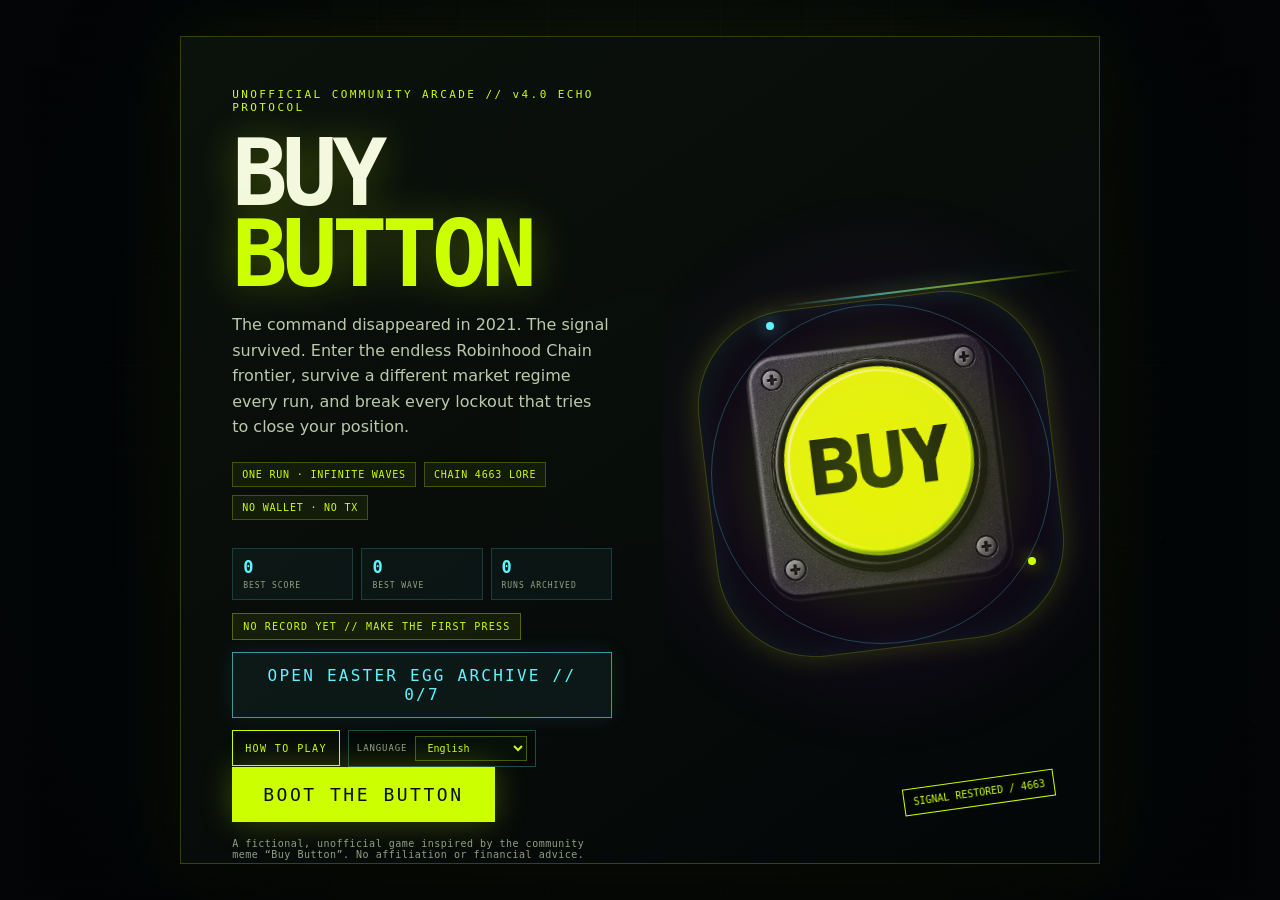
==== index.html @ 8dce1ec2 "update" ====
<!doctype html>
<html lang="en">
<head>
  <meta charset="utf-8" />
  <meta name="viewport" content="width=device-width, initial-scale=1, maximum-scale=1, user-scalable=no, viewport-fit=cover" />
  <meta name="theme-color" content="#050607" />
  <meta name="description" content="BUY BUTTON // SIGNAL RUN — an unofficial browser arcade experience." />
  <meta property="og:title" content="BUY BUTTON // SIGNAL RUN" />
  <meta property="og:description" content="An unofficial neon arcade run through Chain 4663." />
  <meta property="og:image" content="./buy-button-hero.png" />
  <meta name="twitter:card" content="summary_large_image" />
  <link rel="icon" type="image/png" sizes="1024x1024" href="./buy-button-hero.png" />
  <link rel="apple-touch-icon" href="./buy-button-hero.png" />
  <title>BUY BUTTON // SIGNAL RUN v4</title>
  <style>
    :root {
      --acid: #ccff00;
      --acid-soft: #91b31b;
      --ink: #f3f8df;
      --muted: #91a083;
      --bg: #050607;
      --panel: rgba(9, 13, 11, .86);
      --line: rgba(204, 255, 0, .22);
      --hot: #ff426d;
      --cyan: #5ff4ff;
      --violet: #ad84ff;
    }
    * { box-sizing: border-box; }
    html, body { width: 100%; height: 100%; margin: 0; overflow: hidden; background: var(--bg); }
    html.unsupported, html.unsupported body { min-height: 100%; height: auto; overflow: auto; }
    body {
      color: var(--ink);
      font-family: ui-monospace, "Cascadia Mono", Consolas, monospace;
      touch-action: none;
      user-select: none;
      -webkit-user-select: none;
      -webkit-tap-highlight-color: transparent;
    }
    button { font: inherit; color: inherit; }
    canvas { position: fixed; inset: 0; width: 100%; height: 100%; display: block; }
    .layer { position: fixed; inset: 0; pointer-events: none; }
    .scanlines {
      z-index: 4;
      opacity: .11;
      background: repeating-linear-gradient(0deg, transparent 0 3px, rgba(255,255,255,.08) 4px, transparent 5px);
      mix-blend-mode: screen;
    }
    .vignette {
      z-index: 5;
      background: radial-gradient(circle at center, transparent 32%, rgba(0,0,0,.22) 70%, rgba(0,0,0,.74) 130%);
    }
    body.low-power .scanlines,
    body.low-power .vignette { display: none; }
    body.no-effects .scanlines { display: none; }

    #menu, #briefing, #gameover, #shop, #pause {
      position: fixed;
      inset: 0;
      z-index: 20;
      display: grid;
      place-items: center;
      padding: 24px;
      pointer-events: auto;
      background: radial-gradient(circle at 50% 44%, rgba(20,35,9,.18), rgba(3,5,6,.88) 66%);
      transition: opacity .26s ease, visibility .26s ease;
      overflow: auto;
      overscroll-behavior: contain;
      -webkit-overflow-scrolling: touch;
      scrollbar-width: thin;
    }
    #menu.hidden, #briefing.hidden, #gameover.hidden, #shop.hidden, #pause.hidden {
      opacity: 0;
      visibility: hidden;
      pointer-events: none;
    }
    .menu-card, .briefing-card, .gameover-card, .shop-card, .pause-card, .easter-card, .levelup-card {
      width: min(920px, 100%);
      border: 1px solid var(--line);
      background: linear-gradient(145deg, rgba(12,18,12,.94), rgba(4,7,8,.91));
      box-shadow: 0 30px 100px rgba(0,0,0,.62), 0 0 80px rgba(204,255,0,.08);
      background: linear-gradient(145deg, rgba(12,18,12,.97), rgba(4,7,8,.96));
      -webkit-backdrop-filter: blur(18px);
      backdrop-filter: blur(18px);
      touch-action: pan-y;
      overscroll-behavior: contain;
      -webkit-overflow-scrolling: touch;
    }
    .menu-card { min-height: 0; min-height: min(690px, 92vh); max-height: 92vh; display: grid; grid-template-columns: 1.05fr .95fr; align-items: center; overflow: auto; scrollbar-width: thin; }
    .menu-copy { padding: clamp(28px, 4vw, 54px); position: relative; z-index: 1; }
    .eyebrow { color: var(--acid); font-size: 11px; letter-spacing: .22em; }
    .menu-copy h1 {
      margin: 20px 0 12px;
      font-size: clamp(42px, 8vw, 92px);
      line-height: .88;
      letter-spacing: -.06em;
      text-shadow: 0 0 42px rgba(204,255,0,.28);
    }
    .menu-copy h1 span { color: var(--acid); }
    .menu-copy p { max-width: 530px; color: #bdc9ab; font-family: system-ui, sans-serif; line-height: 1.6; }
    .menu-meta { display: flex; flex-wrap: wrap; gap: 8px; margin: 22px 0 28px; }
    .chip { border: 1px solid rgba(204,255,0,.25); color: var(--acid); background: rgba(204,255,0,.06); padding: 6px 9px; font-size: 10px; letter-spacing: .08em; }
    .main-btn, .ghost-btn, .danger-btn, .upgrade-btn {
      appearance: none;
      border: 1px solid var(--acid);
      background: var(--acid);
      color: #071000;
      padding: 13px 20px;
      cursor: pointer;
      letter-spacing: .14em;
      text-transform: uppercase;
      transition: transform .15s ease, filter .15s ease, box-shadow .15s ease;
    }
    .main-btn { font-size: 18px; padding: 16px 30px; box-shadow: 0 0 32px rgba(204,255,0,.25); }
    .main-btn:hover, .upgrade-btn:hover { transform: translateY(-2px); filter: brightness(1.1); box-shadow: 0 0 40px rgba(204,255,0,.35); }
    .ghost-btn { color: var(--acid); background: transparent; }
    .ghost-btn:hover { background: rgba(204,255,0,.09); }
    .danger-btn { color: #150006; border-color: var(--hot); background: var(--hot); }
    .fineprint { margin-top: 16px; font-size: 10px; color: var(--muted); letter-spacing: .05em; }
    .record-strip {
      display: grid;
      grid-template-columns: repeat(3, minmax(0, 1fr));
      gap: 8px;
      margin: 18px 0 0;
      max-width: 560px;
    }
    .record-cell {
      border: 1px solid rgba(95,244,255,.18);
      background: rgba(95,244,255,.045);
      padding: 9px 10px;
      min-width: 0;
    }
    .record-cell b { display: block; color: var(--cyan); font-size: 17px; line-height: 1.1; }
    .record-cell span { display: block; color: var(--muted); font-size: 8px; letter-spacing: .12em; margin-top: 4px; }
    .record-badge {
      display: inline-flex;
      align-items: center;
      gap: 7px;
      margin-top: 13px;
      padding: 7px 10px;
      border: 1px solid rgba(204,255,0,.34);
      color: var(--acid);
      background: rgba(204,255,0,.07);
      font-size: 10px;
      letter-spacing: .12em;
    }
    .easter-archive-btn {
      display: none;
      margin-top: 12px;
      border-color: rgba(95,244,255,.58);
      color: var(--cyan);
      background: rgba(95,244,255,.055);
      box-shadow: 0 0 22px rgba(95,244,255,.09);
    }
    .easter-archive-btn.show { display: inline-flex; }
    .easter-archive-btn:hover { border-color: var(--acid); color: var(--acid); background: rgba(204,255,0,.08); }
    .menu-art { position: relative; min-height: 100%; display: grid; place-items: center; overflow: hidden; }
    .menu-art::before {
      content: "";
      position: absolute;
      width: 560px; height: 560px; border-radius: 50%;
      background: radial-gradient(circle, rgba(204,255,0,.26), rgba(87,11,126,.12) 40%, transparent 70%);
      filter: blur(8px);
      animation: breathe 4s ease-in-out infinite alternate;
    }
    .menu-art img {
      position: relative;
      width: min(78%, 430px);
      opacity: .94;
      mix-blend-mode: screen;
      filter: saturate(1.25) contrast(1.12) drop-shadow(0 30px 50px rgba(0,0,0,.8));
      transform: translate3d(var(--mx, 0px), var(--my, 0px), 0) rotateX(var(--rx, 0deg)) rotateY(var(--ry, 0deg)) rotate(-7deg);
      animation: float 5s ease-in-out infinite;
      will-change: transform, filter;
    }
    .menu-art::after {
      content: "";
      position: absolute;
      width: min(78%, 430px);
      aspect-ratio: 1;
      border-radius: 28%;
      border: 1px solid rgba(204,255,0,.24);
      box-shadow: 0 0 28px rgba(204,255,0,.18), inset 0 0 32px rgba(95,244,255,.08);
      transform: rotate(-7deg) scale(1.02);
      animation: platePulse 3.8s ease-in-out infinite;
      pointer-events: none;
    }
    .menu-art.image-fallback img { display: none; }
    .menu-art.image-fallback::before {
      content: "BUY";
      display: grid;
      place-items: center;
      width: min(58%, 320px);
      height: min(58%, 320px);
      border: 12px solid #171b17;
      border-radius: 50%;
      background: var(--acid);
      color: #071000;
      font: 900 clamp(34px, 7vw, 76px)/1 ui-monospace, monospace;
      letter-spacing: -.08em;
      text-shadow: none;
      box-shadow: 0 0 0 9px #050607, 0 0 0 11px rgba(95,244,255,.42), 0 24px 50px rgba(0,0,0,.7), 0 0 56px rgba(204,255,0,.32);
      z-index: 1;
    }
    .art-scan {
      position: absolute;
      width: min(92%, 500px);
      height: 2px;
      background: linear-gradient(90deg, transparent, rgba(95,244,255,0), rgba(95,244,255,.9), rgba(204,255,0,.85), transparent);
      filter: blur(.2px) drop-shadow(0 0 12px rgba(95,244,255,.8));
      opacity: .65;
      transform: translateY(-180px) rotate(-7deg);
      animation: scanSweep 4.8s ease-in-out infinite;
      pointer-events: none;
    }
    .orbit { position: absolute; width: 78%; aspect-ratio: 1; border: 1px solid rgba(95,244,255,.24); border-radius: 50%; animation: spin 18s linear infinite; }
    .orbit::before, .orbit::after { content: ""; position: absolute; width: 8px; height: 8px; border-radius: 50%; background: var(--cyan); box-shadow: 0 0 18px var(--cyan); }
    .orbit::before { top: 5%; left: 16%; } .orbit::after { right: 4%; bottom: 23%; background: var(--acid); box-shadow: 0 0 18px var(--acid); }
    .art-stamp { position: absolute; bottom: 12%; right: 10%; border: 1px solid var(--acid); color: var(--acid); padding: 7px 9px; font-size: 10px; transform: rotate(-8deg); background: rgba(2,5,4,.82); }

    .briefing-card, .gameover-card, .pause-card { width: min(670px, 100%); padding: clamp(26px, 5vw, 54px); }
    .briefing-card h2, .gameover-card h2, .shop-card h2, .pause-card h2 { margin: 12px 0 14px; font-size: clamp(27px, 5vw, 52px); line-height: 1; }
    .briefing-card p, .gameover-card p { color: #c2cdb4; font-family: system-ui, sans-serif; line-height: 1.65; }
    .briefing-log { border-left: 2px solid var(--acid); padding: 12px 16px; margin: 22px 0; color: #e8f8c6; background: rgba(204,255,0,.045); font-size: 13px; line-height: 1.7; }
    .briefing-actions { display: flex; gap: 10px; flex-wrap: wrap; margin-top: 24px; }

    #ui { z-index: 10; pointer-events: none; display: none; }
    #ui.show { display: block; }
    .top-hud { position: absolute; inset: 16px 18px auto; display: grid; grid-template-columns: 1fr auto 1fr; align-items: start; gap: 14px; }
    .hud-box { border: 1px solid rgba(204,255,0,.2); background: rgba(4,8,7,.78); padding: 10px 12px; -webkit-backdrop-filter: blur(10px); backdrop-filter: blur(10px); }
    .hud-left { min-width: 190px; }
    .hud-label { color: var(--muted); font-size: 9px; letter-spacing: .16em; }
    .hud-value { color: var(--acid); font-size: 16px; margin-top: 3px; }
    .health-track, .energy-track { height: 7px; margin-top: 7px; background: rgba(255,255,255,.08); overflow: hidden; }
    .health-fill { height: 100%; background: linear-gradient(90deg, var(--hot), var(--acid)); box-shadow: 0 0 14px var(--acid); transition: width .15s ease; }
    .energy-fill { height: 100%; background: linear-gradient(90deg, var(--violet), var(--cyan)); box-shadow: 0 0 14px var(--cyan); transition: width .15s ease; }
    .wave-box { text-align: center; min-width: 190px; }
    .wave-num { color: var(--acid); font-size: 26px; line-height: 1; }
    .wave-name { color: #c4d1b4; font-size: 9px; letter-spacing: .12em; margin-top: 5px; }
    .run-mutator { color: var(--cyan); font-size: 8px; letter-spacing: .12em; margin-top: 7px; min-height: 12px; }
    .boss-hud {
      position: absolute;
      left: 50%;
      top: 104px;
      transform: translateX(-50%);
      width: min(620px, 72vw);
      display: none;
      padding: 8px 12px;
      border: 1px solid rgba(255,66,109,.45);
      background: rgba(20,4,10,.72);
      box-shadow: 0 0 28px rgba(255,66,109,.16);
    }
    .boss-hud.show { display: block; }
    .boss-hud-line { display: flex; justify-content: space-between; gap: 12px; color: #ffd7df; font-size: 10px; letter-spacing: .12em; }
    .boss-hud-name { color: var(--hot); }
    .boss-track { height: 9px; margin-top: 6px; background: rgba(255,255,255,.1); overflow: hidden; }
    .boss-fill { height: 100%; width: 100%; background: linear-gradient(90deg, #ff426d, #ffb35f); box-shadow: 0 0 15px rgba(255,66,109,.7); transition: width .12s ease; }
    .hud-right { justify-self: end; min-width: 150px; text-align: left; direction: ltr; }
    .hud-right .hud-value { color: var(--cyan); }
    .bottom-hud { position: absolute; left: 18px; right: 18px; bottom: 16px; display: grid; grid-template-columns: minmax(0,1fr) auto auto minmax(0,1fr); gap: 10px; align-items: end; }
    .weapon-bar { display: flex; gap: 8px; flex-wrap: wrap; pointer-events: auto; }
    .weapon-btn, .ability-btn { min-width: 106px; padding: 9px 10px; border: 1px solid rgba(204,255,0,.23); background: rgba(4,8,7,.78); color: #c3d0b3; cursor: pointer; text-align: left; }
    .weapon-btn.active { border-color: var(--acid); color: var(--acid); box-shadow: 0 0 18px rgba(204,255,0,.14); }
    .weapon-btn small, .ability-btn small { display: block; margin-top: 4px; color: var(--muted); font-size: 9px; }
    .weapon-btn.active small { color: #d4eaa4; }
    .center-readout { text-align: center; min-width: 190px; }
    .combo { color: var(--hot); font-size: 15px; letter-spacing: .1em; min-height: 22px; }
    .objective { color: var(--muted); font-size: 10px; letter-spacing: .08em; }
    .ability-bar { display: flex; gap: 8px; justify-content: flex-end; pointer-events: auto; }
    .ability-btn { min-width: 120px; color: var(--cyan); border-color: rgba(95,244,255,.25); touch-action: manipulation; }
    .ability-btn.ready { box-shadow: 0 0 18px rgba(95,244,255,.16); }
    .ability-btn.cooling { opacity: .53; }
    .toast { position: absolute; left: 50%; top: 25%; transform: translateX(-50%); color: var(--acid); font-size: 14px; letter-spacing: .12em; text-shadow: 0 0 16px var(--acid); opacity: 0; transition: opacity .2s, transform .2s; white-space: nowrap; }
    .toast.show { opacity: 1; transform: translate(-50%, -8px); }
    .story-banner { position: absolute; left: 50%; bottom: 28%; transform: translateX(-50%); width: min(720px, 88vw); text-align: center; pointer-events: none; opacity: 0; transition: opacity .35s ease; }
    .story-banner.show { opacity: 1; }
    .story-banner .line { display: inline-block; padding: 8px 14px; border: 1px solid rgba(204,255,0,.28); background: rgba(3,7,6,.78); color: #e6f6c4; font-size: 12px; line-height: 1.5; }
    .combat-readout { color: var(--cyan); font-size: 9px; letter-spacing: .08em; min-height: 14px; }
    .egg-power-readout { color: #fff7c2; font-size: 8px; letter-spacing: .08em; min-height: 12px; text-shadow: 0 0 12px rgba(255,247,194,.35); }
    .egg-power-btn { display: none; margin: 5px auto 0; min-width: 150px; padding: 6px 9px; font-size: 9px; }
    .egg-power-btn.show { display: inline-block; pointer-events: auto; }

    .shop-card { width: min(1120px, 100%); max-height: min(92vh, 900px); overflow: auto; padding: clamp(24px, 5vw, 44px); }
    .shop-head { display: flex; justify-content: space-between; align-items: end; gap: 14px; margin-bottom: 22px; }
    .shop-head p { max-width: 480px; margin: 0; color: var(--muted); font-family: system-ui, sans-serif; font-size: 13px; }
    .shop-coins { color: var(--acid); font-size: 18px; white-space: nowrap; }
    .upgrade-grid { display: grid; grid-template-columns: repeat(4, 1fr); gap: 12px; }
    .weapon-lab-head { margin: 28px 0 12px; color: var(--cyan); font-size: 11px; letter-spacing: .16em; }
    .weapon-upgrade-grid { grid-template-columns: repeat(4, 1fr); }
    .weapon-upgrade-grid .upgrade-card { min-height: 205px; }
    .weapon-upgrade-grid .upgrade-card.is-equipped { border-color: rgba(204,255,0,.62); box-shadow: 0 0 24px rgba(204,255,0,.1); }
    .upgrade-card { display: flex; flex-direction: column; min-height: 235px; padding: 17px; border: 1px solid rgba(204,255,0,.18); background: linear-gradient(145deg, rgba(204,255,0,.06), rgba(95,244,255,.025)); position: relative; overflow: hidden; }
    .upgrade-card::after { content: ""; position: absolute; inset: auto -28px -46px auto; width: 120px; height: 120px; border: 1px solid rgba(95,244,255,.16); border-radius: 50%; box-shadow: 0 0 28px rgba(95,244,255,.08); pointer-events: none; }
    .upgrade-card h3 { margin: 8px 0 5px; font-size: 16px; color: var(--acid); }
    .upgrade-card p { flex: 1; margin: 0 0 16px; color: #b8c8b0; font-family: system-ui, sans-serif; font-size: 12px; line-height: 1.5; }
    .upgrade-btn { width: 100%; padding: 10px; font-size: 11px; }
    .upgrade-btn[disabled] { opacity: .35; cursor: not-allowed; filter: grayscale(1); }
    .upgrade-topline { display: flex; align-items: center; justify-content: space-between; gap: 8px; }
    .upgrade-level { color: var(--cyan); font-size: 9px; letter-spacing: .1em; }
    .upgrade-meter { height: 4px; margin: 5px 0 10px; background: rgba(255,255,255,.08); }
    .upgrade-meter i { display: block; height: 100%; background: linear-gradient(90deg, var(--cyan), var(--acid)); box-shadow: 0 0 10px rgba(204,255,0,.45); }
    .shop-actions { display: flex; justify-content: space-between; align-items: center; gap: 12px; margin-top: 18px; }
    .shop-actions .main-btn { font-size: 12px; padding: 12px 18px; }
    .shop-foot { margin-top: 18px; color: var(--muted); font-size: 10px; line-height: 1.5; }
    .gameover-card { text-align: center; }
    .gameover-card h2 { color: var(--hot); text-shadow: 0 0 25px rgba(255,66,109,.5); }
    .run-stats { display: grid; grid-template-columns: repeat(4, 1fr); gap: 8px; margin: 22px 0; }
    .run-stat { border: 1px solid rgba(255,255,255,.1); padding: 12px 8px; background: rgba(255,255,255,.025); }
    .run-stat b { display: block; color: var(--acid); font-size: 24px; }
    .run-stat span { color: var(--muted); font-size: 9px; letter-spacing: .1em; }
    .new-record { color: var(--acid); font-size: 13px; letter-spacing: .14em; min-height: 20px; text-shadow: 0 0 18px rgba(204,255,0,.7); }
    .previous-record { color: var(--muted); font-size: 10px; margin-top: 8px; }
    #levelup { position: fixed; inset: 0; z-index: 25; display: grid; place-items: center; padding: 24px; pointer-events: auto; background: radial-gradient(circle at 50% 44%, rgba(35,58,10,.38), rgba(3,5,6,.9) 70%); transition: opacity .2s ease, visibility .2s ease; overflow: auto; overscroll-behavior: contain; -webkit-overflow-scrolling: touch; scrollbar-width: thin; }
    #levelup.hidden { opacity: 0; visibility: hidden; pointer-events: none; }
    .levelup-card { width: min(940px, 100%); padding: clamp(24px, 5vw, 46px); border: 1px solid rgba(204,255,0,.42); background: linear-gradient(145deg, rgba(12,20,10,.97), rgba(4,7,8,.96)); box-shadow: 0 0 80px rgba(204,255,0,.16), 0 30px 100px rgba(0,0,0,.72); }
    .levelup-card h2 { margin: 10px 0 6px; font-size: clamp(28px, 5vw, 52px); line-height: 1; color: var(--acid); }
    .levelup-card p { margin: 0; color: #c8d7bd; font-family: system-ui, sans-serif; }
    .levelup-grid { display: grid; grid-template-columns: repeat(3, 1fr); gap: 12px; margin-top: 22px; }
    .level-choice { min-height: 190px; padding: 16px; border: 1px solid rgba(95,244,255,.28); background: rgba(95,244,255,.05); text-align: left; cursor: pointer; transition: transform .15s ease, border-color .15s ease, background .15s ease; }
    .level-choice:hover, .level-choice:focus-visible { transform: translateY(-4px); border-color: var(--acid); background: rgba(204,255,0,.1); outline: none; }
    .level-choice b { display: block; color: var(--cyan); font-size: 18px; margin: 8px 0 6px; }
    .level-choice span { display: block; color: #c3d1bc; font-family: system-ui, sans-serif; font-size: 12px; line-height: 1.5; }
    .level-choice small { color: var(--acid-soft); font-size: 9px; letter-spacing: .1em; }
    .run-progress { color: var(--cyan); font-size: 10px; letter-spacing: .1em; margin-top: 11px; }
    .hud-toggle { justify-self: center; pointer-events: auto; min-width: 112px; padding: 8px 10px; border: 1px solid rgba(95,244,255,.25); background: rgba(4,8,7,.78); color: var(--cyan); cursor: pointer; font-size: 10px; letter-spacing: .08em; }
    .hud-toggle.on { border-color: var(--acid); color: var(--acid); box-shadow: 0 0 18px rgba(204,255,0,.14); }
    .pause-card { width: min(760px, 100%); max-height: min(92vh, 900px); overflow: auto; text-align: center; }
    .pause-card p { color: var(--muted); font-family: system-ui, sans-serif; }
    .pause-actions { display: flex; justify-content: center; gap: 10px; flex-wrap: wrap; margin-top: 18px; }
    .settings-panel {
      margin-top: 22px;
      padding: 16px;
      border: 1px solid rgba(95,244,255,.2);
      background: rgba(95,244,255,.035);
      text-align: left;
    }
    .settings-head { display: flex; justify-content: space-between; align-items: center; gap: 12px; margin-bottom: 10px; }
    .settings-head b { color: var(--cyan); font-size: 11px; letter-spacing: .14em; }
    .settings-head span { color: var(--muted); font-size: 9px; letter-spacing: .08em; }
    .settings-grid { display: grid; grid-template-columns: repeat(2, minmax(0, 1fr)); gap: 9px 12px; }
    .setting-row {
      display: grid;
      grid-template-columns: minmax(0,1fr) auto;
      align-items: center;
      gap: 10px;
      min-height: 42px;
      padding: 9px 10px;
      border: 1px solid rgba(255,255,255,.08);
      background: rgba(3,7,6,.48);
    }
    .setting-copy { min-width: 0; }
    .setting-copy b { display: block; color: #dce9ce; font-size: 10px; letter-spacing: .08em; }
    .setting-copy span { display: block; margin-top: 4px; color: var(--muted); font: 10px/1.35 system-ui, sans-serif; }
    .setting-control { display: flex; align-items: center; gap: 7px; color: var(--acid); font-size: 10px; white-space: nowrap; }
    .setting-control input[type="range"] { width: 118px; accent-color: var(--acid); }
    .setting-control input[type="checkbox"] { width: 18px; height: 18px; accent-color: var(--acid); }
    .setting-control select {
      min-width: 112px;
      border: 1px solid rgba(204,255,0,.32);
      border-radius: 0;
      padding: 5px 7px;
      background: #07100a;
      color: var(--acid);
      font: 10px ui-monospace, monospace;
      cursor: pointer;
      outline: none;
    }
    .setting-control select:focus-visible {
      border-color: var(--acid);
      box-shadow: 0 0 16px rgba(204,255,0,.18);
    }
    .setting-control output { min-width: 36px; text-align: right; color: var(--cyan); }
    .settings-note { margin-top: 12px; color: var(--muted); font-size: 9px; line-height: 1.5; }
    .pause-card .main-btn { margin-top: 18px; }
    .lock-status {
      position: absolute;
      left: 50%;
      top: 102px;
      transform: translateX(-50%);
      padding: 6px 10px;
      border: 1px solid rgba(204,255,0,.2);
      background: rgba(2,5,4,.72);
      color: var(--acid);
      font-size: 9px;
      letter-spacing: .12em;
      pointer-events: auto;
      cursor: pointer;
      font: inherit;
      transition: border-color .15s ease, background .15s ease, transform .15s ease;
    }
    .lock-status:hover, .lock-status:focus-visible { background: rgba(204,255,0,.1); transform: translateX(-50%) translateY(-2px); outline: none; }
    .pause-hud-btn {
      position: absolute;
      top: 104px;
      right: 18px;
      z-index: 2;
      min-width: 42px;
      height: 34px;
      border: 1px solid rgba(95,244,255,.28);
      background: rgba(4,8,7,.78);
      color: var(--cyan);
      cursor: pointer;
      font-weight: 900;
      letter-spacing: .12em;
      pointer-events: auto;
    }
    .pause-hud-btn:hover, .pause-hud-btn:focus-visible { border-color: var(--acid); color: var(--acid); outline: none; }
    .touch-dash-btn {
      display: none;
      position: absolute;
      left: max(10px, env(safe-area-inset-left));
      bottom: max(46px, calc(env(safe-area-inset-bottom) + 42px));
      z-index: 3;
      width: 58px;
      height: 40px;
      padding: 0 5px;
      border: 1px solid rgba(95,244,255,.72);
      border-radius: 999px;
      background: radial-gradient(circle at 50% 35%, rgba(95,244,255,.28), rgba(4,8,7,.9) 72%);
      color: var(--cyan);
      box-shadow: 0 0 20px rgba(95,244,255,.2), inset 0 0 14px rgba(95,244,255,.08);
      cursor: pointer;
      pointer-events: auto;
      touch-action: manipulation;
      -webkit-user-select: none;
      user-select: none;
      font-size: 9px;
      font-weight: 900;
      letter-spacing: .12em;
      text-align: center;
    }
    .touch-dash-btn:active,
    .touch-dash-btn:focus-visible {
      border-color: var(--acid);
      color: var(--acid);
      box-shadow: 0 0 24px rgba(204,255,0,.3), inset 0 0 16px rgba(204,255,0,.12);
      outline: none;
      transform: translateY(1px);
    }
    .combat-flash {
      position: absolute;
      left: 50%;
      top: 19%;
      transform: translate(-50%, -50%) scale(.92);
      color: #fff7c2;
      font-size: clamp(18px, 3vw, 30px);
      font-weight: 900;
      letter-spacing: .16em;
      text-shadow: 0 0 18px var(--acid), 0 0 38px var(--hot);
      opacity: 0;
      pointer-events: none;
      transition: opacity .12s ease, transform .18s ease;
      white-space: nowrap;
    }
    .combat-flash.show { opacity: 1; transform: translate(-50%, -50%) scale(1); }

    #easterEggs {
      position: fixed;
      inset: 0;
      z-index: 32;
      display: grid;
      place-items: center;
      padding: 24px;
      pointer-events: auto;
      background: radial-gradient(circle at 50% 42%, rgba(10,42,48,.32), rgba(2,5,6,.94) 72%);
      transition: opacity .22s ease, visibility .22s ease;
      overflow: auto;
      overscroll-behavior: contain;
      -webkit-overflow-scrolling: touch;
      scrollbar-width: thin;
    }
    #easterEggs.hidden { opacity: 0; visibility: hidden; pointer-events: none; }
    .easter-card {
      width: min(980px, 100%);
      max-height: min(92vh, 820px);
      overflow: auto;
      padding: clamp(24px, 5vw, 44px);
      border: 1px solid rgba(95,244,255,.32);
      background: linear-gradient(145deg, rgba(7,20,20,.97), rgba(3,7,8,.96));
      box-shadow: 0 0 90px rgba(95,244,255,.12), 0 30px 100px rgba(0,0,0,.78);
    }
    .easter-head {
      display: flex;
      align-items: end;
      justify-content: space-between;
      gap: 16px;
      margin-bottom: 22px;
    }
    .easter-head h2 { margin: 9px 0 7px; color: var(--cyan); font-size: clamp(27px, 5vw, 52px); line-height: .95; }
    .easter-head p { max-width: 610px; margin: 0; color: #c1d3cf; font-family: system-ui, sans-serif; line-height: 1.55; }
    .easter-count { color: var(--acid); font-size: 13px; letter-spacing: .14em; white-space: nowrap; }
    .easter-grid { display: grid; grid-template-columns: repeat(4, minmax(0, 1fr)); gap: 11px; }
    .egg-entry {
      min-height: 190px;
      padding: 14px;
      border: 1px solid rgba(95,244,255,.2);
      background: linear-gradient(145deg, rgba(95,244,255,.055), rgba(3,8,8,.72));
      position: relative;
      overflow: hidden;
    }
    .egg-entry::after {
      content: "";
      position: absolute;
      width: 92px;
      height: 92px;
      right: -35px;
      bottom: -42px;
      border: 1px solid currentColor;
      border-radius: 50%;
      opacity: .18;
    }
    .egg-entry.found { border-color: rgba(204,255,0,.42); box-shadow: 0 0 24px rgba(204,255,0,.1); }
    .egg-entry.locked { filter: saturate(.45); opacity: .66; }
    .egg-topline { display: flex; align-items: center; justify-content: space-between; gap: 8px; }
    .egg-glyph {
      display: grid;
      place-items: center;
      width: 30px;
      height: 30px;
      border: 1px solid currentColor;
      color: var(--egg-color, var(--cyan));
      font-size: 9px;
      font-weight: 900;
      transform: rotate(45deg);
      box-shadow: 0 0 14px rgba(95,244,255,.14);
    }
    .egg-glyph span { transform: rotate(-45deg); }
    .egg-status { color: var(--egg-color, var(--acid)); font-size: 8px; letter-spacing: .12em; }
    .egg-entry h3 { margin: 17px 0 6px; color: var(--egg-color, var(--cyan)); font-size: 13px; letter-spacing: .06em; }
    .egg-entry p { min-height: 52px; margin: 0; color: #b8c9c3; font: 11px/1.45 system-ui, sans-serif; }
    .egg-clue { display: block; margin-top: 13px; color: var(--muted); font-size: 9px; line-height: 1.4; letter-spacing: .04em; }
    .easter-foot { display: flex; justify-content: space-between; align-items: center; gap: 12px; margin-top: 20px; color: var(--muted); font-size: 9px; line-height: 1.45; }
    .easter-foot span { max-width: 680px; }

    #mobile { position: absolute; inset: 0; pointer-events: none; }
    #stick, #stick-knob { position: absolute; display: none; border-radius: 50%; pointer-events: none; }
    #stick { width: 128px; height: 128px; border: 1px solid rgba(204,255,0,.3); background: rgba(204,255,0,.05); }
    #stick-knob { width: 52px; height: 52px; background: rgba(204,255,0,.75); box-shadow: 0 0 18px var(--acid); }
    .mobile-hint { display: none; }
    .menu-utility-row {
      display: flex;
      align-items: center;
      flex-wrap: wrap;
      gap: 8px;
      margin-top: 12px;
    }
    .menu-utility-row .ghost-btn {
      min-height: 36px;
      padding: 9px 12px;
      font-size: 10px;
    }
    @media (max-width: 520px) {
      .menu-utility-row {
        align-items: stretch;
      }
      .menu-utility-row > * {
        flex: 1 1 150px;
      }
      .language-picker {
        justify-content: space-between;
      }
      .language-picker select {
        min-width: 0;
        flex: 1 1 auto;
      }
    }
    .language-picker {
      display: inline-flex;
      align-items: center;
      gap: 8px;
      min-height: 36px;
      padding: 5px 8px;
      border: 1px solid rgba(95,244,255,.28);
      background: rgba(4,8,7,.66);
      color: var(--cyan);
      font-size: 9px;
      letter-spacing: .1em;
    }
    .language-picker span {
      color: var(--muted);
      white-space: nowrap;
    }
    .language-picker select {
      min-width: 112px;
      border: 1px solid rgba(204,255,0,.32);
      border-radius: 0;
      padding: 5px 7px;
      background: #07100a;
      color: var(--acid);
      font: 10px ui-monospace, monospace;
      cursor: pointer;
      outline: none;
    }
    .language-picker select:focus-visible {
      border-color: var(--acid);
      box-shadow: 0 0 16px rgba(204,255,0,.18);
    }
    .tutorial-layer {
      position: fixed;
      inset: 0;
      z-index: 70;
      display: grid;
      place-items: center;
      padding: 20px;
      pointer-events: auto;
      background:
        radial-gradient(circle at 50% 38%, rgba(17,56,40,.34), rgba(2,5,6,.92) 72%),
        rgba(2,5,6,.82);
      transition: opacity .2s ease, visibility .2s ease;
      overflow: auto;
      overscroll-behavior: contain;
      -webkit-overflow-scrolling: touch;
    }
    .tutorial-layer.hidden {
      opacity: 0;
      visibility: hidden;
      pointer-events: none;
    }
    .tutorial-card {
      width: min(720px, 100%);
      max-height: min(90dvh, 760px);
      overflow: auto;
      padding: clamp(20px, 4vw, 38px);
      border: 1px solid rgba(95,244,255,.4);
      background:
        linear-gradient(145deg, rgba(8,22,20,.98), rgba(4,8,9,.97)),
        radial-gradient(circle at 85% 10%, rgba(204,255,0,.1), transparent 40%);
      box-shadow: 0 30px 100px rgba(0,0,0,.8), 0 0 70px rgba(95,244,255,.12);
    }
    .tutorial-top {
      display: flex;
      align-items: center;
      justify-content: space-between;
      gap: 12px;
    }
    .tutorial-step {
      color: var(--cyan);
      font-size: 10px;
      letter-spacing: .16em;
    }
    .tutorial-close {
      width: 34px;
      height: 34px;
      border: 1px solid rgba(95,244,255,.35);
      background: rgba(95,244,255,.05);
      color: var(--cyan);
      cursor: pointer;
      font-size: 20px;
      line-height: 1;
    }
    .tutorial-close:hover,
    .tutorial-close:focus-visible {
      border-color: var(--acid);
      color: var(--acid);
      outline: none;
    }
    .tutorial-progress {
      height: 4px;
      margin: 12px 0 20px;
      background: rgba(255,255,255,.09);
      overflow: hidden;
    }
    .tutorial-progress i {
      display: block;
      width: 16.66%;
      height: 100%;
      background: linear-gradient(90deg, var(--cyan), var(--acid));
      box-shadow: 0 0 14px rgba(204,255,0,.42);
      transition: width .2s ease;
    }
    .tutorial-glyph {
      display: grid;
      place-items: center;
      width: 76px;
      height: 76px;
      margin: 0 auto 18px;
      border: 1px solid var(--acid);
      color: var(--acid);
      background: radial-gradient(circle, rgba(204,255,0,.2), rgba(204,255,0,.03) 65%);
      box-shadow: 0 0 30px rgba(204,255,0,.18), inset 0 0 22px rgba(95,244,255,.1);
      font-size: 30px;
      font-weight: 900;
      transform: rotate(45deg);
    }
    .tutorial-glyph span {
      transform: rotate(-45deg);
    }
    .tutorial-card h2 {
      margin: 0 0 10px;
      color: var(--acid);
      text-align: center;
      font-size: clamp(25px, 5vw, 44px);
      line-height: .98;
      letter-spacing: .03em;
    }
    .tutorial-card p {
      max-width: 58ch;
      margin: 0 auto;
      color: #c8d8cb;
      text-align: center;
      font: 14px/1.6 system-ui, sans-serif;
    }
    .tutorial-controls {
      display: grid;
      grid-template-columns: repeat(2, minmax(0, 1fr));
      gap: 8px;
      margin: 20px auto 0;
      max-width: 590px;
    }
    .tutorial-control {
      min-height: 54px;
      padding: 9px 11px;
      border: 1px solid rgba(95,244,255,.2);
      background: rgba(95,244,255,.045);
      color: #d6e5d3;
      font: 11px/1.35 system-ui, sans-serif;
      text-align: center;
    }
    .tutorial-control b {
      display: block;
      margin-bottom: 3px;
      color: var(--cyan);
      font: 10px ui-monospace, monospace;
      letter-spacing: .1em;
    }
    .tutorial-tip {
      min-height: 19px;
      margin-top: 14px;
      color: var(--muted);
      text-align: center;
      font-size: 10px;
      letter-spacing: .05em;
    }
    .tutorial-actions {
      display: flex;
      align-items: center;
      justify-content: space-between;
      gap: 8px;
      margin-top: 20px;
    }
    .tutorial-actions .ghost-btn,
    .tutorial-actions .main-btn {
      min-height: 40px;
      padding: 9px 13px;
      font-size: 10px;
    }
    .tutorial-actions .main-btn {
      min-width: 122px;
    }
    .touch-guide {
      position: fixed;
      left: 50%;
      bottom: max(96px, calc(env(safe-area-inset-bottom) + 86px));
      z-index: 28;
      width: min(500px, calc(100vw - 24px));
      padding: 8px 38px 8px 12px;
      border: 1px solid rgba(204,255,0,.38);
      background: rgba(3,8,6,.9);
      color: var(--acid);
      box-shadow: 0 0 25px rgba(204,255,0,.12);
      font-size: 9px;
      line-height: 1.4;
      letter-spacing: .08em;
      text-align: center;
      opacity: 0;
      visibility: hidden;
      pointer-events: none;
      transform: translate(-50%, 8px);
      transition: opacity .2s ease, transform .2s ease, visibility .2s ease;
    }
    .touch-guide.show {
      opacity: 1;
      visibility: visible;
      pointer-events: auto;
      transform: translate(-50%, 0);
    }
    .touch-guide button {
      position: absolute;
      top: 4px;
      right: 6px;
      width: 24px;
      height: 24px;
      border: 0;
      background: transparent;
      color: var(--muted);
      cursor: pointer;
      font-size: 17px;
      line-height: 1;
    }
    .touch-guide button:hover,
    .touch-guide button:focus-visible {
      color: var(--acid);
      outline: none;
    }
    @media (max-width: 520px) {
      .tutorial-layer {
        padding: 10px;
      }
      .tutorial-card {
        max-height: calc(100dvh - 20px);
        padding: 17px 14px;
      }
      .tutorial-card p {
        font-size: 13px;
        line-height: 1.5;
      }
      .tutorial-controls {
        grid-template-columns: 1fr;
        gap: 6px;
        margin-top: 14px;
      }
      .tutorial-control {
        min-height: 42px;
        padding: 7px 9px;
      }
      .tutorial-actions {
        margin-top: 14px;
      }
      .tutorial-actions .ghost-btn,
      .tutorial-actions .main-btn {
        min-height: 38px;
        padding: 8px 9px;
        font-size: 9px;
      }
      .touch-guide {
        bottom: max(88px, calc(env(safe-area-inset-bottom) + 78px));
        font-size: 8px;
      }
    }
    /* Landscape phones have plenty of width but very little height. Keep the
       complete first-run manual on one viewport so a player never has to
       discover that the NEXT button is hidden below an internal scroll. */
    @media (orientation: landscape) and (max-height: 600px) {
      .tutorial-layer {
        padding: 8px;
      }
      .tutorial-card {
        max-height: calc(100dvh - 16px);
        padding: 11px 16px;
        overflow: hidden;
      }
      .tutorial-progress {
        margin: 6px 0 9px;
      }
      .tutorial-glyph {
        width: 48px;
        height: 48px;
        margin-bottom: 8px;
        font-size: 18px;
      }
      .tutorial-card h2 {
        margin-bottom: 5px;
        font-size: clamp(20px, 5.4vh, 30px);
      }
      .tutorial-card p {
        font-size: 11px;
        line-height: 1.25;
      }
      .tutorial-controls {
        gap: 5px;
        margin-top: 9px;
      }
      .tutorial-control {
        min-height: 32px;
        padding: 5px 8px;
        font-size: 9px;
        line-height: 1.2;
      }
      .tutorial-control b {
        margin-bottom: 1px;
        font-size: 8px;
      }
      .tutorial-tip {
        min-height: 13px;
        margin-top: 7px;
        font-size: 8px;
      }
      .tutorial-actions {
        margin-top: 9px;
      }
      .tutorial-actions .ghost-btn,
      .tutorial-actions .main-btn {
        min-height: 32px;
        padding: 6px 10px;
        font-size: 8px;
      }
      .tutorial-actions .main-btn {
        min-width: 96px;
      }
    }
    body.locale-rtl #menu,
    body.locale-rtl #briefing,
    body.locale-rtl #shop,
    body.locale-rtl #pause,
    body.locale-rtl #levelup,
    body.locale-rtl #easterEggs,
    body.locale-rtl #gameover,
    body.locale-rtl .tutorial-card {
      direction: rtl;
    }
    body.locale-rtl #ui,
    body.locale-rtl .menu-art,
    body.locale-rtl .language-picker select,
    body.locale-rtl .setting-control {
      direction: ltr;
    }
    body.locale-rtl .menu-copy,
    body.locale-rtl .briefing-card,
    body.locale-rtl .shop-card,
    body.locale-rtl .pause-card,
    body.locale-rtl .levelup-card,
    body.locale-rtl .easter-card,
    body.locale-rtl .gameover-card {
      text-align: right;
    }
    .support-notice {
      position: fixed;
      inset: 0;
      z-index: 100;
      display: grid;
      place-items: center;
      padding: 24px;
      background: #050607;
      color: var(--ink);
      text-align: center;
      font-family: system-ui, sans-serif;
    }
    .support-notice.hidden { display: none; }
    .support-notice-card {
      width: min(620px, 100%);
      padding: 30px;
      border: 1px solid rgba(204,255,0,.35);
      background: linear-gradient(145deg, rgba(12,18,12,.98), rgba(4,7,8,.98));
      box-shadow: 0 24px 80px rgba(0,0,0,.7);
    }
    .support-notice-card h1 { margin: 0 0 12px; color: var(--acid); font: 800 clamp(22px, 4vw, 38px)/1.1 ui-monospace, monospace; letter-spacing: .04em; }
    .support-notice-card p { margin: 0; color: #c5d2bd; line-height: 1.6; }
    .orientation-prompt {
      position: fixed;
      inset: 0;
      z-index: 80;
      display: none;
      place-items: center;
      padding: 18px;
      background:
        radial-gradient(circle at 50% 42%, rgba(24, 46, 12, .28), rgba(3, 5, 6, .96) 72%),
        rgba(3, 5, 6, .92);
      color: var(--ink);
      text-align: center;
      pointer-events: auto;
      touch-action: manipulation;
    }
    .orientation-prompt.show { display: grid; }
    .orientation-card {
      width: min(430px, 100%);
      padding: clamp(22px, 7vw, 38px);
      border: 1px solid rgba(204,255,0,.42);
      background: linear-gradient(145deg, rgba(12,18,12,.98), rgba(4,7,8,.98));
      box-shadow: 0 24px 90px rgba(0,0,0,.76), 0 0 48px rgba(204,255,0,.11);
    }
    .orientation-icon {
      width: 74px;
      height: 48px;
      margin: 0 auto 20px;
      border: 2px solid var(--acid);
      border-radius: 8px;
      color: var(--acid);
      display: grid;
      place-items: center;
      font-size: 22px;
      line-height: 1;
      box-shadow: 0 0 24px rgba(204,255,0,.18);
      animation: orientationPulse 1.35s ease-in-out infinite alternate;
    }
    .orientation-card h2 {
      margin: 10px 0 10px;
      color: var(--acid);
      font-size: clamp(24px, 8vw, 42px);
      letter-spacing: .04em;
      line-height: .95;
    }
    .orientation-card p {
      margin: 0 auto 22px;
      max-width: 34em;
      color: #c5d2bd;
      font: 14px/1.55 system-ui, sans-serif;
    }
    .orientation-card .main-btn {
      max-width: 100%;
      font-size: 12px;
      padding: 13px 15px;
    }
    @keyframes orientationPulse {
      from { transform: rotate(0deg) scale(.94); opacity: .72; }
      to { transform: rotate(90deg) scale(1.04); opacity: 1; }
    }
    @media (min-width: 901px) {
      .orientation-prompt { display: none !important; }
    }
    @media (orientation: landscape) {
      .orientation-prompt.show { display: none; }
    }
    @supports (color: color-mix(in srgb, red, transparent)) {
      .egg-entry.found { border-color: color-mix(in srgb, var(--egg-color, var(--acid)) 58%, transparent); box-shadow: 0 0 24px color-mix(in srgb, var(--egg-color, var(--acid)) 14%, transparent); }
      .egg-glyph { box-shadow: 0 0 14px color-mix(in srgb, var(--egg-color, var(--cyan)) 28%, transparent); }
    }
    @supports (height: 100dvh) {
      #menu, #briefing, #gameover, #shop, #pause, #easterEggs, #levelup { min-height: 100dvh; }
    }

    @keyframes pulse { from { opacity: .65; } to { opacity: 1; } }
    @keyframes breathe { from { transform: scale(.9); opacity: .72; } to { transform: scale(1.1); opacity: 1; } }
    @keyframes float {
      0%,100% { transform: translate3d(var(--mx, 0px), var(--my, 0px), 0) rotateX(var(--rx, 0deg)) rotateY(var(--ry, 0deg)) rotate(-7deg) translateY(0); }
      50% { transform: translate3d(var(--mx, 0px), calc(var(--my, 0px) - 11px), 0) rotateX(var(--rx, 0deg)) rotateY(var(--ry, 0deg)) rotate(-4deg); }
    }
    @keyframes spin { to { transform: rotate(360deg); } }
    @keyframes platePulse { 0%,100% { opacity: .34; transform: rotate(-7deg) scale(1.01); } 50% { opacity: .78; transform: rotate(-5deg) scale(1.055); } }
    @keyframes scanSweep { 0%,100% { opacity: 0; transform: translateY(-180px) rotate(-7deg); } 18%,58% { opacity: .72; } 76% { opacity: 0; transform: translateY(180px) rotate(-7deg); } }
    @media (max-width: 820px), (pointer: coarse) and (max-height: 600px), (max-width: 900px) and (max-height: 600px) {
      .menu-card { grid-template-columns: 1fr; min-height: auto; }
      .menu-art { min-height: 250px; order: -1; }
      .menu-copy { padding-top: 22px; }
      .menu-art img { width: min(58%, 260px); }
      .top-hud { grid-template-columns: 1fr auto; }
      .wave-box { justify-self: end; }
      .hud-right { display: none; }
       .bottom-hud { grid-template-columns: 1fr; gap: 7px; }
      .center-readout { order: -1; min-width: 0; }
      .weapon-bar, .ability-bar { justify-content: center; }
      .weapon-btn, .ability-btn { min-width: 0; flex: 1 1 29%; }
      .upgrade-grid { grid-template-columns: repeat(2, 1fr); }
       .weapon-upgrade-grid { grid-template-columns: repeat(2, 1fr); }
       .upgrade-card { min-height: 150px; }
       .levelup-grid { grid-template-columns: 1fr; }
      .record-strip { grid-template-columns: 1fr; }
      .settings-grid { grid-template-columns: 1fr; }
       .easter-grid { grid-template-columns: repeat(2, minmax(0, 1fr)); }
       .mobile-hint { display: block; color: var(--muted); font-size: 10px; margin-top: 10px; }
       .pause-hud-btn { top: 112px; right: 10px; }
       .lock-status {
         top: clamp(132px, 17vh, 160px);
         max-width: 58vw;
         overflow: hidden;
         text-overflow: ellipsis;
         white-space: nowrap;
       }
       .boss-hud { top: clamp(168px, 21vh, 210px); width: min(92vw, 620px); }
       .combat-flash { top: clamp(205px, 28vh, 280px); }
       .story-banner { bottom: 42%; width: 94vw; }
       .story-banner .line { display: block; max-width: 100%; white-space: normal; font-size: 10px; }
       .combat-flash { max-width: 92vw; white-space: normal; text-align: center; line-height: 1.25; }
    }
    @media (max-width: 470px) {
      .top-hud { inset: 10px 10px auto; }
      .bottom-hud { left: 10px; right: 10px; bottom: 9px; }
      .hud-left { min-width: 0; }
       .weapon-btn, .ability-btn { font-size: 10px; padding: 8px 7px; }
       .weapon-btn small, .ability-btn small { font-size: 8px; }
       .toast { font-size: 11px; top: 20%; }
       .upgrade-grid { grid-template-columns: 1fr; }
       .weapon-upgrade-grid { grid-template-columns: 1fr; }
       .run-stats { grid-template-columns: repeat(2, 1fr); }
       .easter-grid { grid-template-columns: 1fr; }
    }
    /* Compact touch layout: keep the playfield open on phones without
       sacrificing usable tap targets.  The desktop HUD stays unchanged. */
    @media (max-width: 820px), (pointer: coarse) and (max-height: 600px), (max-width: 900px) and (max-height: 600px) {
      #menu, #briefing, #gameover, #shop, #pause, #easterEggs, #levelup {
        padding: 12px;
      }
      .menu-card {
        width: min(100%, 430px);
        max-height: calc(100dvh - 16px);
      }
      .menu-art {
        min-height: clamp(190px, 29vh, 225px);
      }
      .menu-art::before {
        width: 370px;
        height: 370px;
      }
      .menu-art img {
        width: min(54%, 220px);
      }
      .menu-art::after {
        width: min(64%, 238px);
      }
      .orbit {
        width: 70%;
      }
      .art-scan {
        width: 78%;
      }
      .art-stamp {
        right: 5%;
        bottom: 7%;
        padding: 5px 7px;
        font-size: 8px;
      }
      .menu-copy {
        padding: 16px 18px 20px;
        min-width: 0;
      }
      .eyebrow {
        font-size: 9px;
        letter-spacing: .14em;
        overflow-wrap: anywhere;
      }
      .menu-copy h1 {
        margin: 12px 0 9px;
        font-size: clamp(36px, 12vw, 58px);
      }
      .menu-copy p {
        font-size: 13px;
        line-height: 1.48;
      }
      .menu-meta {
        gap: 6px;
        margin: 14px 0 16px;
      }
      .chip {
        padding: 5px 7px;
        font-size: 8px;
        line-height: 1.25;
      }
      .record-strip {
        grid-template-columns: repeat(3, minmax(0, 1fr));
        gap: 6px;
        margin-top: 12px;
      }
      .record-cell {
        padding: 7px 6px;
      }
      .record-cell b {
        font-size: 14px;
      }
      .record-cell span {
        font-size: 7px;
        letter-spacing: .08em;
      }
      .record-badge {
        margin-top: 9px;
        padding: 5px 7px;
        font-size: 8px;
        letter-spacing: .08em;
      }
      .menu-copy #startBtn {
        width: 100%;
      }
      .main-btn {
        min-height: 42px;
        padding: 11px 15px;
        font-size: 14px;
      }
      .fineprint {
        margin-top: 10px;
        font-size: 9px;
        line-height: 1.35;
      }
      .briefing-card, .gameover-card, .pause-card, .levelup-card, .easter-card, .shop-card {
        padding: 18px;
      }
      .briefing-card h2, .gameover-card h2, .shop-card h2, .pause-card h2, .levelup-card h2, .easter-head h2 {
        margin: 9px 0 10px;
        font-size: clamp(25px, 8vw, 40px);
      }
      .briefing-card p, .gameover-card p, .shop-head p, .levelup-card p, .easter-head p {
        font-size: 13px;
        line-height: 1.48;
      }
      .briefing-log {
        margin: 14px 0;
        padding: 10px 12px;
        font-size: 11px;
        line-height: 1.5;
      }
      .briefing-actions {
        gap: 7px;
        margin-top: 16px;
      }
      .briefing-actions > * {
        flex: 1 1 130px;
      }
      .shop-head, .easter-head {
        align-items: start;
        flex-direction: column;
        gap: 7px;
        margin-bottom: 14px;
      }
      .shop-coins, .easter-count {
        font-size: 14px;
      }
      .upgrade-grid, .weapon-upgrade-grid, .levelup-grid {
        gap: 7px;
      }
      .upgrade-card, .weapon-upgrade-grid .upgrade-card {
        min-height: 0;
        padding: 12px;
      }
      .upgrade-card h3 {
        font-size: 14px;
      }
      .upgrade-card p {
        margin-bottom: 10px;
        font-size: 11px;
      }
      .shop-actions {
        align-items: stretch;
        flex-direction: column;
        gap: 8px;
      }
      .shop-actions .main-btn {
        width: 100%;
      }

      /* Combat HUD */
      #ui .top-hud {
        inset: 8px 8px auto;
        grid-template-columns: minmax(0, 1fr) auto;
        gap: 5px;
      }
      #ui .hud-box {
        padding: 6px 8px;
      }
      #ui .hud-left {
        min-width: 0;
      }
      #ui .hud-label {
        font-size: 7px;
        letter-spacing: .11em;
      }
      #ui .hud-value {
        font-size: 13px;
      }
      #ui .health-track, #ui .energy-track {
        height: 5px;
        margin-top: 4px;
      }
      #ui .wave-box {
        min-width: 0;
      }
      #ui .wave-num {
        font-size: 20px;
      }
      #ui .wave-name {
        margin-top: 3px;
        font-size: 7px;
        letter-spacing: .08em;
      }
      #ui .run-mutator {
        display: none;
      }
      #ui .hud-right {
        display: none;
      }
      #ui .lock-status {
        top: 88px;
        max-width: calc(100% - 88px);
        padding: 5px 8px;
        overflow: hidden;
        text-overflow: ellipsis;
        white-space: nowrap;
        font-size: 8px;
      }
      #ui .pause-hud-btn {
        top: 88px;
        right: 8px;
        min-width: 36px;
        width: 36px;
        height: 30px;
      }
      #ui .boss-hud {
        top: 124px;
        width: calc(100% - 24px);
        padding: 6px 8px;
      }
      #ui .boss-hud-line {
        font-size: 8px;
      }
      #ui .boss-track {
        height: 6px;
        margin-top: 4px;
      }
      #ui .bottom-hud {
        left: 8px;
        right: 8px;
        bottom: max(8px, env(safe-area-inset-bottom));
        grid-template-columns: 1fr;
        gap: 5px;
      }
      #ui .center-readout {
        order: -1;
        min-width: 0;
      }
      #ui .combo {
        min-height: 14px;
        font-size: 11px;
      }
      #ui .objective {
        font-size: 8px;
      }
      #ui .combat-readout,
      #ui #levelText {
        display: none;
      }
      #ui .egg-power-readout {
        min-height: 0;
        font-size: 7px;
      }
      #ui .weapon-bar {
        display: grid;
        grid-template-columns: repeat(4, minmax(0, 1fr));
        width: 100%;
        gap: 4px;
      }
      #ui .weapon-btn {
        min-width: 0;
        min-height: 38px;
        height: 38px;
        padding: 5px 3px;
        overflow: hidden;
        text-align: center;
        text-overflow: ellipsis;
        white-space: nowrap;
        font-size: 9px;
        line-height: 1;
        letter-spacing: .03em;
      }
      #ui .weapon-btn small,
      #ui .ability-btn small {
        display: none;
      }
      #ui .ability-bar {
        display: grid;
        grid-template-columns: repeat(3, minmax(0, 1fr));
        width: 100%;
        gap: 4px;
      }
      #ui .ability-btn {
        min-width: 0;
        min-height: 38px;
        height: 38px;
        padding: 5px 3px;
        overflow: hidden;
        text-align: center;
        text-overflow: ellipsis;
        white-space: nowrap;
        font-size: 8px;
        line-height: 1;
        letter-spacing: .02em;
      }
      #ui #autoFireBtn {
        position: absolute;
        top: -29px;
        right: 0;
        min-width: 0;
        width: auto;
        height: 24px;
        padding: 4px 7px;
        font-size: 8px;
        line-height: 1;
      }
      #ui .story-banner {
        bottom: 31%;
        width: calc(100% - 24px);
      }
      #ui .story-banner .line {
        padding: 6px 9px;
        font-size: 9px;
      }
      #ui .combat-flash {
        top: 27%;
        max-width: 90vw;
        font-size: clamp(14px, 4.8vw, 20px);
        letter-spacing: .1em;
      }
      #ui .toast {
        top: 18%;
        font-size: 10px;
      }
    }
    @media (max-width: 380px) {
      .menu-art {
        min-height: 155px;
      }
      .menu-art img {
        width: min(48%, 180px);
      }
      .menu-copy {
        padding: 10px 14px 12px;
      }
      .menu-copy h1 {
        margin: 8px 0 6px;
        font-size: 34px;
      }
      .menu-copy p {
        font-size: 11px;
        line-height: 1.32;
      }
      .menu-meta {
        gap: 4px;
        margin: 9px 0 10px;
      }
      .record-strip {
        margin-top: 8px;
      }
      .record-badge {
        margin-top: 6px;
      }
      .fineprint {
        font-size: 8px;
      }
      #ui .weapon-btn, #ui .ability-btn {
        min-height: 36px;
        height: 36px;
        font-size: 8px;
      }
      #ui .bottom-hud {
        gap: 4px;
      }
      .menu-copy {
        padding-left: 14px;
        padding-right: 14px;
      }
      .menu-copy p {
        font-size: 12px;
      }
    }
    @media (orientation: landscape) and (max-width: 900px), (min-aspect-ratio: 1/1) and (max-height: 600px) {
      /* In a phone held sideways, use the scarce vertical space for the
         call-to-action and the arena rather than the decorative hero art. */
      .menu-card {
        width: min(560px, 100%);
        height: calc(100vh - 16px);
        height: calc(100dvh - 16px);
        min-height: 0;
        grid-template-columns: 1fr;
      }
      .menu-art {
        display: none;
      }
      .menu-copy {
        padding: 15px 20px;
        overflow: auto;
      }
      .menu-copy h1 {
        margin: 8px 0 6px;
        font-size: 42px;
      }
      .menu-copy p {
        font-size: 12px;
        line-height: 1.35;
      }
      .menu-meta {
        margin: 10px 0 11px;
      }
      .record-strip {
        margin-top: 8px;
      }

      #ui .bottom-hud {
        grid-template-columns: minmax(0, 1fr) minmax(0, 270px);
        gap: 5px;
      }
      #ui .center-readout {
        display: none;
      }
      #ui .weapon-bar {
        grid-column: 1;
        grid-row: 1;
        display: flex;
        flex-wrap: nowrap;
        min-width: 0;
        overflow-x: auto;
        gap: 4px;
        touch-action: pan-x;
        overscroll-behavior-x: contain;
        -webkit-overflow-scrolling: touch;
        scrollbar-width: none;
      }
      #ui .weapon-bar::-webkit-scrollbar {
        display: none;
      }
      #ui .weapon-btn {
        flex: 0 0 72px;
        width: 72px;
        min-width: 0;
        min-height: 38px;
        height: 38px;
        padding: 5px 3px;
        overflow: hidden;
        text-align: center;
        text-overflow: ellipsis;
        white-space: nowrap;
        font-size: 9px;
        line-height: 1;
      }
      #ui .ability-bar {
        grid-column: 2;
        grid-row: 1;
        display: grid;
        grid-template-columns: repeat(3, minmax(0, 1fr));
        width: min(270px, 35vw);
        justify-self: end;
      }
      #ui .ability-btn {
        min-width: 0;
        min-height: 38px;
        height: 38px;
        padding: 5px 3px;
        overflow: hidden;
        text-align: center;
        text-overflow: ellipsis;
        white-space: nowrap;
        font-size: 8px;
        line-height: 1;
      }
      #ui .lock-status {
        left: auto;
        right: 52px;
        top: 88px;
        max-width: 180px;
        transform: none;
      }
      #ui .lock-status:hover,
      #ui .lock-status:focus-visible {
        transform: translateY(-2px);
      }
      #ui #autoFireBtn {
        top: -27px;
      }
      #ui .story-banner {
        bottom: 24%;
      }
    }
    /* Extra-small landscape phones: the arena gets priority over chrome.
       Keep labels readable, but reclaim every spare pixel from the HUD and
       menu cards so the playfield never feels boxed in. */
    @media (orientation: landscape) and (max-height: 700px) and (max-width: 1100px),
           (min-aspect-ratio: 1/1) and (max-height: 700px) and (max-width: 1100px) {
      #menu, #briefing, #gameover, #shop, #pause, #easterEggs, #levelup {
        padding: 7px;
      }
      .menu-card {
        width: min(480px, 100%);
        height: auto;
        max-height: calc(100dvh - 10px);
      }
      .menu-copy {
        padding: 9px 12px;
      }
      .menu-copy .eyebrow,
      .briefing-card .eyebrow,
      .gameover-card .eyebrow,
      .shop-card .eyebrow,
      .pause-card .eyebrow {
        font-size: 7px;
        letter-spacing: .12em;
      }
      .menu-copy h1 {
        margin: 3px 0 4px;
        font-size: clamp(24px, 7vh, 31px);
      }
      .menu-copy p {
        font-size: 9px;
        line-height: 1.24;
      }
      .menu-meta {
        gap: 4px;
        margin: 6px 0 7px;
      }
      .chip {
        padding: 4px 6px;
        font-size: 6px;
      }
      .record-strip {
        gap: 4px;
        margin-top: 5px;
      }
      .record-cell {
        padding: 5px 6px;
      }
      .record-cell b {
        font-size: 11px;
      }
      .record-cell span {
        font-size: 5px;
      }
      .record-badge {
        margin-top: 6px;
        padding: 4px 6px;
        font-size: 6px;
      }
      .menu-copy #startBtn {
        min-height: 33px;
        padding: 7px 11px;
        font-size: 10px;
      }
      .fineprint {
        margin-top: 6px;
        font-size: 6px;
        line-height: 1.25;
      }

      .briefing-card, .gameover-card, .pause-card, .levelup-card, .easter-card, .shop-card {
        padding: 13px;
        max-height: calc(100dvh - 10px);
      }
      .briefing-card h2, .gameover-card h2, .shop-card h2, .pause-card h2, .levelup-card h2, .easter-head h2 {
        margin: 6px 0 7px;
        font-size: clamp(18px, 5.5vh, 27px);
      }
      .briefing-card p, .gameover-card p, .shop-head p, .levelup-card p, .easter-head p {
        font-size: 9px;
        line-height: 1.35;
      }
      .briefing-log {
        margin: 9px 0;
        padding: 7px 9px;
        font-size: 8px;
        line-height: 1.35;
      }
      .briefing-actions {
        gap: 5px;
        margin-top: 10px;
      }
      .briefing-actions .main-btn,
      .briefing-actions .ghost-btn,
      .pause-actions .main-btn,
      .pause-actions .ghost-btn,
      .pause-actions .danger-btn,
      .shop-actions .main-btn,
      .shop-actions .danger-btn {
        min-height: 34px;
        padding: 8px 11px;
        font-size: 9px;
      }
      .upgrade-grid, .weapon-upgrade-grid, .levelup-grid {
        gap: 5px;
      }
      .upgrade-card, .weapon-upgrade-grid .upgrade-card {
        padding: 8px;
      }
      .upgrade-card h3 {
        font-size: 11px;
      }
      .upgrade-card p {
        margin-bottom: 7px;
        font-size: 9px;
        line-height: 1.3;
      }
      .upgrade-btn {
        min-height: 30px;
        padding: 7px 6px;
        font-size: 9px;
      }
      .pause-card {
        width: min(620px, 100%);
      }
      .settings-panel {
        margin-top: 10px;
        padding: 8px;
      }
      .settings-head {
        gap: 7px;
        margin-bottom: 6px;
      }
      .settings-head b {
        font-size: 8px;
      }
      .settings-head span {
        font-size: 7px;
      }
      .settings-grid {
        gap: 5px 6px;
      }
      .setting-row {
        gap: 6px;
        min-height: 30px;
        padding: 5px 6px;
      }
      .setting-copy b {
        font-size: 8px;
      }
      .setting-copy span {
        margin-top: 2px;
        font-size: 8px;
        line-height: 1.2;
      }
      .setting-control {
        gap: 4px;
        font-size: 8px;
      }
      .setting-control input[type="range"] {
        width: 78px;
      }
      .setting-control input[type="checkbox"] {
        width: 14px;
        height: 14px;
      }
      .setting-control output {
        min-width: 28px;
      }
      .settings-note {
        margin-top: 7px;
        font-size: 7px;
        line-height: 1.3;
      }
      .pause-actions {
        gap: 5px;
        margin-top: 9px;
      }
      .shop-card {
        width: min(900px, 100%);
      }
      .shop-head {
        gap: 7px;
        margin-bottom: 9px;
      }
      .shop-coins,
      .easter-count {
        font-size: 11px;
      }
      .levelup-card {
        width: min(720px, 100%);
      }
      .levelup-grid {
        margin-top: 10px;
      }
      .level-choice {
        min-height: 105px;
        padding: 8px;
      }
      .level-choice b {
        margin: 5px 0 4px;
        font-size: 12px;
      }
      .level-choice span {
        font-size: 9px;
        line-height: 1.3;
      }
      .level-choice small {
        font-size: 7px;
      }
      .easter-card {
        width: min(900px, 100%);
      }
      .easter-head {
        gap: 7px;
        margin-bottom: 9px;
      }
      .easter-grid {
        gap: 5px;
      }
      .egg-entry {
        min-height: 110px;
        padding: 8px;
      }
      .egg-entry h3 {
        margin: 9px 0 4px;
        font-size: 10px;
      }
      .egg-entry p {
        min-height: 0;
        font-size: 8px;
        line-height: 1.3;
      }
      .egg-clue {
        margin-top: 7px;
        font-size: 7px;
      }

      /* Combat HUD */
      #ui .top-hud {
        inset: 5px 6px auto;
        gap: 4px;
      }
      #ui .hud-box {
        padding: 3px 5px;
      }
      #ui .hud-label {
        font-size: 5px;
        letter-spacing: .08em;
      }
      #ui .hud-value {
        margin-top: 1px;
        font-size: 10px;
      }
      #ui .hud-left .hud-label[style] {
        margin-top: 2px !important;
      }
      #ui .health-track, #ui .energy-track {
        height: 3px;
        margin-top: 2px;
      }
      #ui .hud-right,
      #ui .run-mutator {
        display: none;
      }
      #ui .wave-box {
        min-width: 68px;
      }
      #ui .wave-num {
        font-size: 14px;
      }
      #ui .wave-name {
        margin-top: 2px;
        font-size: 5px;
      }
      #ui .lock-status {
        top: 52px;
        right: 40px;
        max-width: 145px;
        padding: 3px 6px;
        font-size: 6px;
      }
      #ui .pause-hud-btn {
        top: 52px;
        right: 6px;
        min-width: 28px;
        width: 28px;
        height: 22px;
        padding: 2px 4px;
        font-size: 10px;
      }
      #ui .boss-hud {
        top: 76px;
        width: calc(100% - 18px);
        padding: 3px 6px;
      }
      #ui .boss-hud-line {
        font-size: 6px;
      }
      #ui .boss-track {
        height: 3px;
        margin-top: 2px;
      }
      #ui .bottom-hud {
        left: 6px;
        right: 6px;
        bottom: max(5px, env(safe-area-inset-bottom));
        grid-template-columns: minmax(0, 1fr) minmax(0, 190px);
        grid-template-rows: 29px;
        align-items: end;
        gap: 4px;
      }
      #ui .weapon-bar {
        gap: 3px;
        justify-content: flex-start;
      }
      #ui .weapon-btn {
        flex-basis: 60px;
        width: 60px;
        min-height: 29px;
        height: 29px;
        padding: 3px 2px;
        font-size: 6px;
        letter-spacing: .02em;
        overflow: hidden;
        text-align: center;
        text-overflow: ellipsis;
        white-space: nowrap;
      }
      #ui .weapon-btn small,
      #ui .ability-btn small {
        display: none;
      }
      #ui .ability-bar {
        width: min(190px, 35vw);
        gap: 3px;
      }
      #ui .ability-btn {
        min-height: 29px;
        height: 29px;
        padding: 3px 2px;
        font-size: 6px;
        letter-spacing: 0;
      }
      #ui .touch-dash-btn {
        display: grid;
        place-items: center;
        width: 56px;
        height: 36px;
        bottom: max(42px, calc(env(safe-area-inset-bottom) + 37px));
        font-size: 8px;
      }
      #ui #autoFireBtn {
        position: absolute;
        right: 0;
        top: -20px;
        min-width: 0;
        width: auto;
        height: 17px;
        padding: 3px 5px;
        font-size: 6px;
      }
      #ui .story-banner {
        bottom: 18%;
        width: calc(100% - 18px);
      }
      #ui .story-banner .line {
        padding: 3px 6px;
        font-size: 6px;
        line-height: 1.25;
      }
      #ui .combat-flash {
        top: 19%;
        max-width: 86vw;
        font-size: clamp(10px, 2.7vw, 13px);
        line-height: 1.1;
        letter-spacing: .08em;
      }
      #ui .toast {
        top: 13%;
        font-size: 7px;
      }
    }
    @media (prefers-reduced-motion: reduce) {
      *, *::before, *::after { animation-duration: .01ms !important; transition-duration: .01ms !important; }
    }
  </style>
</head>
<body>
  <canvas id="game" aria-label="BUY BUTTON Signal Run game canvas"></canvas>
  <div id="supportNotice" class="support-notice hidden" role="alert">
    <div class="support-notice-card">
      <h1>CANVAS SUPPORT REQUIRED</h1>
      <p>This arcade build needs a current browser with HTML5 Canvas enabled. Update Chrome, Edge, Firefox, or Safari, then reopen this file.</p>
    </div>
  </div>
  <noscript>
    <div class="support-notice" role="alert">
      <div class="support-notice-card">
        <h1>JAVASCRIPT REQUIRED</h1>
        <p>Enable JavaScript in this browser, then reopen the game.</p>
      </div>
    </div>
  </noscript>
  <div class="layer scanlines" aria-hidden="true"></div>
  <div class="layer vignette" aria-hidden="true"></div>

  <section id="menu" aria-label="Main menu">
    <div class="menu-card">
      <div class="menu-copy">
        <div class="eyebrow" data-i18n="menuEyebrow">UNOFFICIAL COMMUNITY ARCADE // v4.0 ECHO PROTOCOL</div>
        <h1>BUY<br /><span>BUTTON</span></h1>
        <p data-i18n="menuDescription">The command disappeared in 2021. The signal survived. Enter the endless Robinhood Chain frontier, survive a different market regime every run, and break every lockout that tries to close your position.</p>
        <div class="menu-meta">
          <span class="chip" data-i18n="chipRun">ONE RUN · INFINITE WAVES</span>
          <span class="chip" data-i18n="chipLore">CHAIN 4663 LORE</span>
          <span class="chip" data-i18n="chipNoWallet">NO WALLET · NO TX</span>
        </div>
        <div class="record-strip" aria-label="Saved records">
          <div class="record-cell"><b id="menuBestScore">0</b><span data-i18n="bestScore">BEST SCORE</span></div>
          <div class="record-cell"><b id="menuBestWave">0</b><span data-i18n="bestWave">BEST WAVE</span></div>
          <div class="record-cell"><b id="menuRuns">0</b><span data-i18n="runsArchived">RUNS ARCHIVED</span></div>
        </div>
        <div class="record-badge" id="menuRecordBadge">NO RECORD YET // MAKE THE FIRST PRESS</div>
        <button class="ghost-btn easter-archive-btn" id="easterEggBtn" type="button" data-i18n="easterArchive">OPEN EASTER EGG ARCHIVE</button>
        <div class="menu-utility-row">
          <button class="ghost-btn" id="tutorialBtn" type="button" data-i18n="howToPlay">HOW TO PLAY</button>
          <label class="language-picker" for="languageSelect">
            <span data-i18n="language">LANGUAGE</span>
            <select id="languageSelect" aria-label="Choose language">
              <option value="en">English</option>
              <option value="fa">فارسی</option>
              <option value="es">Español</option>
              <option value="ar">العربية</option>
              <option value="fr">Français</option>
              <option value="de">Deutsch</option>
              <option value="pt">Português</option>
              <option value="tr">Türkçe</option>
              <option value="ja">日本語</option>
              <option value="zh">简体中文</option>
              <option value="hi">हिन्दी</option>
            </select>
          </label>
        </div>
        <button class="main-btn" id="startBtn" type="button" data-i18n="start">BOOT THE BUTTON</button>
        <div class="fineprint" data-i18n="fineprint">A fictional, unofficial game inspired by the community meme “Buy Button”. No affiliation or financial advice.</div>
      </div>
      <div class="menu-art" aria-hidden="true">
        <div class="orbit"></div>
        <img src="./buy-button-hero.png" alt="" />
        <div class="art-scan"></div>
        <div class="art-stamp">SIGNAL RESTORED / 4663</div>
      </div>
    </div>
  </section>

  <section id="briefing" class="hidden" aria-label="Mission briefing">
    <div class="briefing-card">
      <div class="eyebrow" data-i18n="briefingEyebrow">ARCHIVE // 01.28.2021</div>
      <h2 data-i18n="briefingTitle">THE BUTTON WENT DARK.</h2>
      <p data-i18n="briefingBody">One frozen command became a legend. Years later, a green pulse wakes inside Chain 4663. It is not a promise of profit; it is a signal asking to be carried.</p>
      <div class="briefing-log">
        “Every gate is a rule someone forgot to question. Every wave is a chance to press back.”
        <br /><span style="color:var(--acid)">— SIGNAL LOG / UNKNOWN OPERATOR</span>
      </div>
      <div class="briefing-actions">
        <button class="main-btn" id="deployBtn" type="button" data-i18n="deploy">ENTER THE FRONTIER</button>
        <button class="ghost-btn" id="backBtn" type="button" data-i18n="back">BACK</button>
      </div>
      <div class="mobile-hint" id="briefingHint" data-i18n="mobileHint">Desktop: WASD / Space / Tab lock / X echo / Z route. Mobile: rotate sideways; drag the left side to move, hold the right side to fire, and tap DASH or another ability with a second finger.</div>
    </div>
  </section>

  <section id="shop" class="hidden" aria-label="Upgrade terminal">
    <div class="shop-card">
      <div class="shop-head">
        <div>
          <div class="eyebrow" data-i18n="shopEyebrow">CLEARANCE TERMINAL // BETWEEN WAVES</div>
          <h2 data-i18n="shopTitle">REWIRE YOUR SIGNAL.</h2>
          <p data-i18n="shopBody">Spend recovered coins on tactical patches between waves. The frontier adapts; so do you.</p>
        </div>
        <div class="shop-coins"><span id="shopCoins">0</span> ◈</div>
      </div>
      <div class="upgrade-grid" id="upgradeGrid"></div>
      <div class="weapon-lab-head" data-i18n="weaponLab">WEAPON LAB // SPECIALIZED CALIBRATION</div>
      <div class="upgrade-grid weapon-upgrade-grid" id="weaponUpgradeGrid"></div>
      <div class="shop-actions">
        <div class="shop-foot" data-i18n="shopFoot">Every patch stacks. Buy as many as your recovered value allows, then press BUY to launch the next wave.</div>
        <button class="main-btn" id="continueBtn" type="button" data-i18n="continueWave">PRESS BUY // NEXT WAVE</button>
      </div>
    </div>
  </section>

  <section id="levelup" class="hidden" aria-label="Level up choices">
    <div class="levelup-card">
      <div class="eyebrow" data-i18n="levelEyebrow">SIGNAL BREAKTHROUGH // LEVEL UP</div>
      <h2 data-i18n="levelTitle">CHOOSE YOUR EDGE.</h2>
      <p data-i18n="levelBody">The crowd noticed the streak. Pick one instant mutation; the choice is yours.</p>
      <div class="run-progress" id="levelProgress">LEVEL 1 // NEXT BREAKTHROUGH 100 XP</div>
      <div class="levelup-grid" id="levelupGrid"></div>
    </div>
  </section>

  <section id="easterEggs" class="hidden" aria-label="Easter egg archive">
    <div class="easter-card">
      <div class="easter-head">
        <div>
          <div class="eyebrow" data-i18n="easterEyebrow">HIDDEN LEDGER // COMMUNITY SIGNALS</div>
          <h2 data-i18n="easterTitle">THE EASTER EGG ARCHIVE.</h2>
          <p data-i18n="easterBody">Seven traces are hidden inside the run. Find them in the frontier, bring them back alive, and the archive will remember every press on this device.</p>
        </div>
      <div class="easter-count" id="easterCount" data-i18n="easterFound">0 / 7 FOUND</div>
      </div>
      <div class="easter-grid" id="easterGrid"></div>
      <div class="easter-foot">
        <span data-i18n="easterFoot">Unofficial fan fiction inspired by public community lore. No wallet, transaction, or financial action is involved.</span>
        <button class="ghost-btn" id="closeEasterBtn" type="button" data-i18n="backMenu">BACK TO MENU</button>
      </div>
    </div>
  </section>

  <section id="pause" class="hidden" aria-label="Paused">
    <div class="pause-card">
      <div class="eyebrow" data-i18n="pauseEyebrow">SIGNAL HOLD</div>
      <h2 data-i18n="pauseTitle">PAUSED.</h2>
      <p data-i18n="pauseBody">The Button is waiting. Nothing moves while the signal is on hold. Tune the run before you jump back in.</p>
      <div class="settings-panel" aria-label="Game settings">
        <div class="settings-head"><b data-i18n="controlCenter">CONTROL CENTER</b><span id="settingsStatus">LIVE PROFILE</span></div>
        <div class="settings-grid">
          <label class="setting-row">
            <span class="setting-copy"><b data-i18n="cameraZoom">CAMERA ZOOM</b><span data-i18n="cameraZoomHint">Mobile starts wider at 68%; pull back to 5% for a full frontier view.</span></span>
            <span class="setting-control"><input id="zoomRange" type="range" min="0.05" max="1.32" step="0.01" value="0.68" /><output id="zoomValue">68%</output></span>
          </label>
          <label class="setting-row">
            <span class="setting-copy"><b data-i18n="language">LANGUAGE</b><span data-i18n="languageHint">Choose the interface language. Your choice is saved on this device.</span></span>
            <span class="setting-control">
              <select id="pauseLanguageSelect" aria-label="Choose language">
                <option value="en">English</option>
                <option value="fa">فارسی</option>
                <option value="es">Español</option>
                <option value="ar">العربية</option>
                <option value="fr">Français</option>
                <option value="de">Deutsch</option>
                <option value="pt">Português</option>
                <option value="tr">Türkçe</option>
                <option value="ja">日本語</option>
                <option value="zh">简体中文</option>
                <option value="hi">हिन्दी</option>
              </select>
            </span>
          </label>
          <label class="setting-row">
            <span class="setting-copy"><b data-i18n="masterVolume">MASTER VOLUME</b><span data-i18n="masterVolumeHint">All weapon, hit and menu signals.</span></span>
            <span class="setting-control"><input id="masterVolumeRange" type="range" min="0" max="1" step="0.05" value="0.7" /><output id="masterVolumeValue">70%</output></span>
          </label>
          <label class="setting-row">
            <span class="setting-copy"><b data-i18n="musicAmbience">MUSIC / AMBIENCE</b><span data-i18n="musicHint">Disabled for combat clarity. Only shots, buttons and blasts remain.</span></span>
            <span class="setting-control"><input id="musicVolumeRange" type="range" min="0" max="1" step="0.05" value="0" disabled /><output id="musicVolumeValue">OFF</output></span>
          </label>
          <label class="setting-row">
            <span class="setting-copy"><b data-i18n="performanceMode">PERFORMANCE MODE</b><span data-i18n="performanceHint">Reduce particles, stars and expensive glow for phones.</span></span>
            <span class="setting-control"><input id="performanceToggle" type="checkbox" /><output id="performanceValue">OFF</output></span>
          </label>
          <label class="setting-row">
            <span class="setting-copy"><b data-i18n="screenFx">SCREEN FX</b><span data-i18n="screenFxHint">Shake, flash and scanline drama.</span></span>
            <span class="setting-control"><input id="effectsToggle" type="checkbox" checked /><output id="effectsValue">ON</output></span>
          </label>
          <label class="setting-row">
            <span class="setting-copy"><b data-i18n="hapticFeedback">HAPTIC FEEDBACK</b><span data-i18n="hapticHint">Short mobile pulses for hits and ability casts.</span></span>
            <span class="setting-control"><input id="hapticsToggle" type="checkbox" checked /><output id="hapticsValue">ON</output></span>
          </label>
        </div>
        <div class="settings-note" id="settingsNote">Settings save automatically on this device. Press <b>F</b> to toggle auto-fire; press <b>+</b>/<b>-</b> to adjust zoom. <b>X</b> casts the selected Easter power; <b>Z</b> routes it.</div>
      </div>
      <div class="pause-actions">
        <button class="ghost-btn" id="resetSettingsBtn" type="button" data-i18n="resetSettings">RESET SETTINGS</button>
        <button class="danger-btn" id="menuBtn" type="button" data-i18n="exitMenu">EXIT TO MENU</button>
        <button class="main-btn" id="resumeBtn" type="button" data-i18n="resume">RESUME RUN</button>
      </div>
    </div>
  </section>

  <section id="gameover" class="hidden" aria-label="Run complete">
      <div class="gameover-card">
        <div class="eyebrow" data-i18n="gameoverEyebrow">SIGNAL LOST // RUN ARCHIVE</div>
        <h2 data-i18n="gameoverTitle">LIQUIDATED.</h2>
        <p data-i18n="gameoverBody">You carried the signal farther than the last run. The Button can be pressed again.</p>
        <div class="new-record" id="recordResult"></div>
        <div class="run-stats">
          <div class="run-stat"><b id="finalWave">1</b><span data-i18n="wave">WAVE</span></div>
          <div class="run-stat"><b id="finalScore">0</b><span data-i18n="score">SCORE</span></div>
          <div class="run-stat"><b id="finalCoins">0</b><span data-i18n="coins">COINS</span></div>
          <div class="run-stat"><b id="finalLevel">1</b><span data-i18n="level">LEVEL</span></div>
        </div>
        <div class="previous-record" id="previousRecord"></div>
        <button class="danger-btn" id="restartBtn" type="button" data-i18n="buyAgain">BUY AGAIN</button>
    </div>
  </section>

  <section id="ui" aria-label="Game interface">
    <div class="top-hud">
      <div class="hud-box hud-left">
        <div class="hud-label" data-i18n="signalIntegrity">SIGNAL INTEGRITY</div>
        <div class="hud-value"><span id="hpText">100</span> / <span id="maxHpText">100</span></div>
        <div class="health-track"><div class="health-fill" id="hpFill"></div></div>
        <div class="hud-label" data-i18n="energy" style="margin-top:7px">ENERGY</div>
        <div class="energy-track"><div class="energy-fill" id="energyFill"></div></div>
      </div>
      <div class="hud-box wave-box">
        <div class="hud-label" data-i18n="frontierDepth">FRONTIER DEPTH</div>
        <div class="wave-num"><span data-i18n="wave">WAVE</span> <span id="waveText">1</span></div>
        <div class="wave-name" id="waveName">BOOT SECTOR</div>
        <div class="run-mutator" id="runMutatorText"></div>
      </div>
      <div class="hud-box hud-right">
        <div class="hud-label" data-i18n="recoveredValue">RECOVERED VALUE</div>
        <div class="hud-value"><span id="coinText">0</span> ◈</div>
        <div class="hud-label" style="margin-top:7px"><span data-i18n="runScore">RUN SCORE</span> <span id="scoreText">0</span></div>
      </div>
    </div>
    <div class="boss-hud" id="bossHud">
      <div class="boss-hud-line"><span class="boss-hud-name" id="bossNameText" data-i18n="boss">BOSS</span><span id="bossPhaseText">PHASE 1</span></div>
      <div class="boss-track"><div class="boss-fill" id="bossFill"></div></div>
    </div>
    <div class="toast" id="toast" role="status" aria-live="polite"></div>
    <div class="story-banner" id="storyBanner"><span class="line" id="storyText"></span></div>
    <button class="lock-status" id="lockStatus" type="button" data-i18n="lockOn">LOCK-ON // SMART TARGET</button>
    <div class="combat-flash" id="combatFlash" aria-live="polite"></div>
    <button class="pause-hud-btn" id="pauseBtn" type="button" aria-label="Pause game" data-i18n-aria-label="pauseGame">Ⅱ</button>
      <button class="touch-dash-btn" id="touchDashBtn" type="button" aria-label="Dash while moving" data-i18n="dash">DASH</button>
      <div class="bottom-hud">
        <div class="weapon-bar" id="weaponBar"></div>
        <div class="center-readout">
          <div class="combo" id="comboText"></div>
          <div class="combat-readout" id="combatReadout"></div>
          <div class="egg-power-readout" id="eggPowerText"></div>
          <button class="hud-toggle egg-power-btn" id="eggPowerBtn" type="button" aria-keyshortcuts="X Z" title="X activates the selected power. Shift-click or Z changes the route.">ECHO // LOCKED</button>
          <div class="run-progress" id="levelText">LEVEL 1 // 0/100 XP</div>
          <div class="objective" id="objectiveText" data-i18n="keepSignal">KEEP THE SIGNAL ALIVE</div>
        </div>
        <button class="hud-toggle on" id="autoFireBtn" type="button">AUTO FIRE: ON</button>
        <div class="ability-bar" id="abilityBar"></div>
      </div>
  </section>

  <div id="mobile" aria-hidden="true">
    <div id="stick"></div><div id="stick-knob"></div>
  </div>
  <div id="orientationPrompt" class="orientation-prompt" role="dialog" aria-modal="true" aria-live="polite" aria-hidden="true">
    <div class="orientation-card">
      <div class="orientation-icon" aria-hidden="true">↔</div>
        <div class="eyebrow" data-i18n="orientationEyebrow">MOBILE INPUT // LANDSCAPE REQUIRED</div>
        <h2 data-i18n="orientationTitle">ROTATE TO PLAY.</h2>
        <p data-i18n="orientationBody">Turn your phone sideways for a wider arena and room for both hands.</p>
        <button class="main-btn" id="orientationBtn" type="button" data-i18n="orientationButton">ROTATE + FULLSCREEN</button>
    </div>
  </div>
  <section id="tutorial" class="tutorial-layer hidden" role="dialog" aria-modal="true" aria-labelledby="tutorialTitle" aria-describedby="tutorialBody" aria-hidden="true">
    <div class="tutorial-card">
      <div class="tutorial-top">
        <div class="eyebrow" id="tutorialEyebrow">FIELD MANUAL // SIGNAL SCHOOL</div>
        <button class="tutorial-close" id="tutorialClose" type="button" aria-label="Close tutorial">×</button>
      </div>
      <div class="tutorial-step" id="tutorialStep">STEP 1 / 6</div>
      <div class="tutorial-progress" aria-hidden="true"><i id="tutorialProgressBar"></i></div>
      <div class="tutorial-glyph" id="tutorialGlyph" aria-hidden="true"><span>BUY</span></div>
      <h2 id="tutorialTitle">WELCOME, OPERATOR.</h2>
      <p id="tutorialBody">Learn the controls in under a minute, then carry the signal as far as you can.</p>
      <div class="tutorial-controls" id="tutorialControls"></div>
      <div class="tutorial-tip" id="tutorialTip"></div>
      <div class="tutorial-actions">
        <button class="ghost-btn" id="tutorialSkip" type="button">SKIP</button>
        <button class="ghost-btn" id="tutorialBack" type="button">BACK</button>
        <button class="main-btn" id="tutorialNext" type="button">NEXT</button>
      </div>
    </div>
  </section>
  <div id="touchGuide" class="touch-guide" role="status" aria-live="polite">
    <span id="touchGuideText">LEFT DRAG: MOVE · RIGHT HOLD: AIM/FIRE · DASH: ESCAPE</span>
    <button id="touchGuideClose" type="button" aria-label="Close touch guide">×</button>
  </div>

  <script>
    (() => {
      "use strict";

      const nowMs = () => {
        const perf = window.performance;
        return perf && typeof perf.now === "function" ? perf.now() : Date.now();
      };
      const raf = typeof window.requestAnimationFrame === "function"
        ? window.requestAnimationFrame.bind(window)
        : (callback) => window.setTimeout(() => callback(nowMs()), 16);
      const deferMicrotask = typeof window.queueMicrotask === "function"
        ? window.queueMicrotask.bind(window)
        : (callback) => typeof Promise === "function" ? Promise.resolve().then(callback) : window.setTimeout(callback, 0);
      const safeMatchMedia = (query) => typeof window.matchMedia === "function" && window.matchMedia(query).matches;
      const browserNavigator = window.navigator || {};
      const hardwareConcurrency = Number(browserNavigator.hardwareConcurrency) || 0;
      const compactLandscapeViewport = (
        (window.innerWidth || 0) > (window.innerHeight || 0)
        && (window.innerWidth || 0) <= 1100
        && (window.innerHeight || 0) <= 700
      );
      // Touch devices need a little more breathing room than a desktop
      // viewport: the compact HUD leaves more of the arena visible, while
      // the opening waves ease in instead of throwing a full-speed swarm at
      // the player immediately.
      const compactDevice = safeMatchMedia("(pointer: coarse)") || (
        safeMatchMedia("(max-width: 820px)") && safeMatchMedia("(hover: none)")
      ) || (("ontouchstart" in window) && (window.innerWidth || 0) <= 900) || (
        (window.innerWidth || 0) <= 900 && (window.innerHeight || 0) <= 600
      ) || compactLandscapeViewport;
      const getKeyCode = (event) => {
        if (event && event.code) return event.code;
        const key = event && event.key;
        if (!key) return "";
        if (/^[1-7]$/.test(key)) return `Digit${key}`;
        if (/^[a-z]$/i.test(key)) return `Key${key.toUpperCase()}`;
        const aliases = {
          " ": "Space", Spacebar: "Space", Esc: "Escape",
          "+": "Equal", "=": "Equal", Add: "NumpadAdd",
          "-": "Minus", Subtract: "NumpadSubtract"
        };
        return aliases[key] || key;
      };
      const fromEntries = (entries) => {
        if (typeof Object.fromEntries === "function") return Object.fromEntries(entries);
        const result = {};
        for (const entry of entries) if (entry && entry.length >= 2) result[entry[0]] = entry[1];
        return result;
      };
      const readStorageEntries = (key) => {
        const entries = [];
        ["localStorage", "sessionStorage"].forEach((source) => {
          try {
            const storage = window[source];
            if (!storage || typeof storage.getItem !== "function") return;
            const raw = storage.getItem(key);
            if (raw !== null && raw !== "") entries.push({ source, raw });
          } catch (_) {}
        });
        return entries;
      };
      const pad2 = (value) => {
        const text = String(value);
        return text.length < 2 ? `0${text}` : text;
      };
      const canvas = document.getElementById("game");
      let ctx = null;
      if (canvas && typeof canvas.getContext === "function") {
        try { ctx = canvas.getContext("2d", { alpha: false }) || canvas.getContext("2d"); } catch (_) {
          try { ctx = canvas.getContext("2d"); } catch (_) { ctx = null; }
        }
      }
      if (!canvas || !ctx || typeof ctx.fillRect !== "function" || typeof ctx.createRadialGradient !== "function") {
        document.documentElement.classList.add("unsupported");
        const supportNotice = document.getElementById("supportNotice");
        if (supportNotice) supportNotice.classList.remove("hidden");
        return;
      }
      const supportsCanvasTransform = typeof ctx.setTransform === "function";
      const setDash = (segments) => {
        try { if (typeof ctx.setLineDash === "function") ctx.setLineDash(segments); } catch (_) {}
      };
      const $ = (id) => document.getElementById(id);
      const menu = $("menu"), briefing = $("briefing"), shop = $("shop"), pause = $("pause"), gameover = $("gameover"), levelup = $("levelup"), ui = $("ui");
      const orientationPrompt = $("orientationPrompt"), orientationBtn = $("orientationBtn");
      const easterEggLayer = $("easterEggs");
      const ACID = "#ccff00", HOT = "#ff426d", CYAN = "#5ff4ff", VIOLET = "#ad84ff";
      const LOCALE_CODES = ["en", "fa", "es", "ar", "fr", "de", "pt", "tr", "ja", "zh", "hi"];
      const LOCALE_NAMES = {
        en: "English", fa: "فارسی", es: "Español", ar: "العربية", fr: "Français",
        de: "Deutsch", pt: "Português", tr: "Türkçe", ja: "日本語", zh: "简体中文", hi: "हिन्दी"
      };
      const LOCALE_DIR = { fa: "rtl", ar: "rtl" };
      const localeNumber = (value) => {
        try { return Number(value).toLocaleString(currentLocale); } catch (_) { return String(value); }
      };
      const detectedLocale = String(browserNavigator.language || "").toLowerCase().split("-")[0];
      const initialLocale = LOCALE_CODES.includes(detectedLocale) ? detectedLocale : "en";
      const LOCALES = {
        en: {
          menuEyebrow: "UNOFFICIAL COMMUNITY ARCADE // v4.0 ECHO PROTOCOL",
          menuDescription: "The command disappeared in 2021. The signal survived. Enter the endless Robinhood Chain frontier, survive a different market regime every run, and break every lockout that tries to close your position.",
          chipRun: "ONE RUN · INFINITE WAVES", chipLore: "CHAIN 4663 LORE", chipNoWallet: "NO WALLET · NO TX",
          bestScore: "BEST SCORE", bestWave: "BEST WAVE", runsArchived: "RUNS ARCHIVED",
          noRecord: "NO RECORD YET // MAKE THE FIRST PRESS", archiveOnline: "ARCHIVE ONLINE // WAVE {wave} // SCORE {score}",
          howToPlay: "HOW TO PLAY", language: "LANGUAGE", start: "BOOT THE BUTTON", easterArchive: "OPEN EASTER EGG ARCHIVE", easterFound: "{found} / 7 FOUND",
          fineprint: "A fictional, unofficial game inspired by the community meme “Buy Button”. No affiliation or financial advice.",
          briefingEyebrow: "ARCHIVE // 01.28.2021", briefingTitle: "THE BUTTON WENT DARK.",
          briefingBody: "One frozen command became a legend. Years later, a green pulse wakes inside Chain 4663. It is not a promise of profit; it is a signal asking to be carried.",
          deploy: "ENTER THE FRONTIER", back: "BACK",
          mobileHint: "Desktop: WASD / Space / Tab lock / X echo / Z route. Mobile: rotate sideways; drag the left side to move, hold the right side to fire, and tap DASH or another ability with a second finger.",
          shopEyebrow: "CLEARANCE TERMINAL // BETWEEN WAVES", shopTitle: "REWIRE YOUR SIGNAL.",
          shopBody: "Spend recovered coins on tactical patches between waves. The frontier adapts; so do you.",
          weaponLab: "WEAPON LAB // SPECIALIZED CALIBRATION", shopFoot: "Every patch stacks. Buy as many as your recovered value allows, then press BUY to launch the next wave.",
          continueWave: "PRESS BUY // NEXT WAVE", levelEyebrow: "SIGNAL BREAKTHROUGH // LEVEL UP",
          levelTitle: "CHOOSE YOUR EDGE.", levelBody: "The crowd noticed the streak. Pick one instant mutation; the choice is yours.",
          easterEyebrow: "HIDDEN LEDGER // COMMUNITY SIGNALS", easterTitle: "THE EASTER EGG ARCHIVE.",
          easterBody: "Seven traces are hidden inside the run. Find them in the frontier, bring them back alive, and the archive will remember every press on this device.",
          easterFoot: "Unofficial fan fiction inspired by public community lore. No wallet, transaction, or financial action is involved.",
          backMenu: "BACK TO MENU", pauseEyebrow: "SIGNAL HOLD", pauseTitle: "PAUSED.",
          pauseBody: "The Button is waiting. Nothing moves while the signal is on hold. Tune the run before you jump back in.",
          controlCenter: "CONTROL CENTER", settingsStatus: "LIVE PROFILE", lowPowerProfile: "LOW-POWER PROFILE",
          cameraZoom: "CAMERA ZOOM", cameraZoomHint: "Mobile starts wider at 68%; pull back to 5% for a full frontier view.",
          masterVolume: "MASTER VOLUME", masterVolumeHint: "All weapon, hit and menu signals.",
          musicAmbience: "MUSIC / AMBIENCE", musicHint: "Disabled for combat clarity. Only shots, buttons and blasts remain.",
          performanceMode: "PERFORMANCE MODE", performanceHint: "Reduce particles, stars and expensive glow for phones.",
          screenFx: "SCREEN FX", screenFxHint: "Shake, flash and scanline drama.",
          hapticFeedback: "HAPTIC FEEDBACK", hapticHint: "Short mobile pulses for hits and ability casts.",
          languageHint: "Choose the interface language. Your choice is saved on this device.",
          settingsNote: "Settings save automatically on this device. Press F to toggle auto-fire; press +/− to adjust zoom. X casts the selected Easter power; Z routes it.",
          resetSettings: "RESET SETTINGS", exitMenu: "EXIT TO MENU", resume: "RESUME RUN", buyAgain: "BUY AGAIN",
          gameoverEyebrow: "SIGNAL LOST // RUN ARCHIVE", gameoverTitle: "LIQUIDATED.",
          gameoverBody: "You carried the signal farther than the last run. The Button can be pressed again.",
          wave: "WAVE", score: "SCORE", coins: "COINS", level: "LEVEL", signalIntegrity: "SIGNAL INTEGRITY",
          energy: "ENERGY", frontierDepth: "FRONTIER DEPTH", recoveredValue: "RECOVERED VALUE", runScore: "RUN SCORE",
          boss: "BOSS", lockOn: "LOCK-ON // SMART TARGET", keepSignal: "KEEP THE SIGNAL ALIVE", dash: "DASH",
          pauseGame: "Pause game", orientationEyebrow: "MOBILE INPUT // LANDSCAPE REQUIRED", orientationTitle: "ROTATE TO PLAY.",
          orientationBody: "Turn your phone sideways for a wider arena and room for both hands.",
          orientationButton: "ROTATE + FULLSCREEN", tutorialEyebrow: "FIELD MANUAL // SIGNAL SCHOOL",
          tutorialClose: "Close tutorial", tutorialSkip: "SKIP", tutorialBack: "BACK", tutorialNext: "NEXT",
          tutorialDone: "READY", step: "STEP {current} / {total}", touchGuide: "LEFT DRAG: MOVE · RIGHT HOLD: AIM/FIRE · DASH: ESCAPE",
          tutorialSteps: [
            { glyph: "BUY", title: "WELCOME, OPERATOR.", body: "Learn the controls in under a minute, then carry the signal as far as you can.", controls: [["GOAL", "Survive every wave"], ["LOOP", "Move · aim · upgrade"]], tip: "Your best run is saved automatically." },
            { glyph: "↖", title: "MOVE WITH YOUR LEFT THUMB.", body: "On mobile, drag anywhere on the left half to steer. The stick follows your thumb, so you never need to hunt for a tiny button.", controls: [["MOBILE", "Left-side drag"], ["DESKTOP", "WASD / arrow keys"]], tip: "Keep one finger moving while another controls your aim." },
            { glyph: "✦", title: "AIM AND FIRE.", body: "Hold the right side of the arena to aim and fire. Auto-fire starts ON for a relaxed first run; tap the toggle whenever you want full manual control.", controls: [["MOBILE", "Right-side hold"], ["DESKTOP", "Mouse / Space"]], tip: "Tap LOCK-ON to cycle the smartest target." },
            { glyph: "⇥", title: "DASH THROUGH DANGER.", body: "Tap DASH while moving to burst forward with brief invulnerability. Pointer Events support movement, firing and an ability on separate fingers.", controls: [["MOBILE", "Two fingers at once"], ["DESKTOP", "E / Space + direction"]], tip: "Dash costs energy; upgrades add more chained bursts." },
            { glyph: "⌕", title: "SEE THE WHOLE FRONTIER.", body: "Open Pause → Camera Zoom and pull the slider down to 5% for a wide tactical view. Entities and projectiles scale together so distance stays fair.", controls: [["ZOOM", "5%–132% range"], ["PHONE", "Landscape recommended"]], tip: "Performance Mode trims glow and particles on older phones." },
            { glyph: "◆", title: "PRESS, PATCH, REPEAT.", body: "Clear a wave, spend recovered value in the shop, then choose a level mutation. Every run rolls a new market regime and fresh routes.", controls: [["UPGRADES", "Damage · speed · shield"], ["ARCHIVE", "Score · waves · secrets"]], tip: "You can reopen this manual from the main menu anytime." }
          ]
        },
        fa: {
          menuEyebrow: "آرکید اجتماعی غیررسمی // پروتکل اکو نسخه ۴",
          menuDescription: "فرمان در سال ۲۰۲۱ ناپدید شد، اما سیگنال زنده ماند. وارد مرز بی‌پایان Chain 4663 شو، هر موج را پشت سر بگذار و قفل‌هایی را که جلویت را می‌گیرند بشکن.",
          chipRun: "یک ران · موج‌های بی‌نهایت", chipLore: "افسانهٔ Chain 4663", chipNoWallet: "بدون کیف پول · بدون تراکنش",
          bestScore: "بهترین امتیاز", bestWave: "بهترین موج", runsArchived: "ران‌های ذخیره‌شده",
          noRecord: "هنوز رکوردی نیست // اولین فشار را ثبت کن", archiveOnline: "آرشیو آنلاین // موج {wave} // امتیاز {score}",
          howToPlay: "آموزش بازی", language: "زبان", start: "فعال‌سازی دکمه", easterArchive: "باز کردن آرشیو ایستراِگ", easterFound: "{found} از ۷ پیدا شد",
          fineprint: "یک بازی تخیلی و غیررسمی با الهام از میم «Buy Button». بدون وابستگی و توصیهٔ مالی.",
          briefingEyebrow: "آرشیو // ۲۸.۰۱.۲۰۲۱", briefingTitle: "دکمه خاموش شد.",
          briefingBody: "یک فرمان منجمد به افسانه تبدیل شد. حالا یک پالس سبز در Chain 4663 بیدار شده؛ وعدهٔ سود نیست، سیگنالی است که باید حملش کنی.",
          deploy: "ورود به مرز", back: "بازگشت",
          mobileHint: "دسکتاپ: WASD / Space / قفل Tab / اکو X / مسیر Z. موبایل: گوشی را افقی کن؛ نیمهٔ چپ را بکش تا حرکت کنی، نیمهٔ راست را نگه دار تا هدف بگیری و شلیک کنی، و با انگشت دوم DASH یا توانایی‌ها را بزن.",
          shopEyebrow: "ترمینال ارتقا // بین موج‌ها", shopTitle: "سیگنالت را بازسیم‌کشی کن.",
          shopBody: "بین موج‌ها سکه‌های بازیابی‌شده را برای ارتقاهای تاکتیکی خرج کن. مرز سازگار می‌شود؛ تو هم همین‌طور.",
          weaponLab: "آزمایشگاه سلاح // کالیبراسیون تخصصی", shopFoot: "هر ارتقا روی قبلی جمع می‌شود؛ هرقدر ارزش بازیابی‌شده داری بخر و بعد موج بعدی را شروع کن.",
          continueWave: "فشار BUY // موج بعدی", levelEyebrow: "شکست سیگنال // ارتقا",
          levelTitle: "مزیتت را انتخاب کن.", levelBody: "استریکت دیده شد؛ یک جهش فوری انتخاب کن.",
          easterEyebrow: "دفتر مخفی // سیگنال‌های جامعه", easterTitle: "آرشیو ایستراِگ.",
          easterBody: "هفت ردپا در ران پنهان است. آن‌ها را در مرز پیدا کن تا این دستگاه هر فشارت را به یاد بسپارد.",
          easterFoot: "داستان هواداری و تخیلی؛ بدون کیف پول، تراکنش یا اقدام مالی.", backMenu: "بازگشت به منو",
          pauseEyebrow: "مکث سیگنال", pauseTitle: "متوقف شد.", pauseBody: "دکمه منتظر است. در حالت مکث چیزی حرکت نمی‌کند؛ تنظیمات را تغییر بده و برگرد.",
          controlCenter: "مرکز کنترل", settingsStatus: "پروفایل فعال", lowPowerProfile: "پروفایل کم‌مصرف",
          cameraZoom: "زوم دوربین", cameraZoomHint: "موبایل از ۶۸٪ شروع می‌کند؛ برای دید کامل تا ۵٪ عقب برو.",
          masterVolume: "صدای اصلی", masterVolumeHint: "صدای سلاح، ضربه و منو.",
          musicAmbience: "موسیقی / محیط", musicHint: "برای وضوح مبارزه خاموش است؛ فقط شلیک و انفجار باقی می‌ماند.",
          performanceMode: "حالت عملکرد", performanceHint: "ذرات و درخشش سنگین را برای گوشی کاهش می‌دهد.",
          screenFx: "جلوه‌های صفحه", screenFxHint: "لرزش، فلش و خطوط اسکن.",
          hapticFeedback: "بازخورد لرزشی", hapticHint: "لرزش‌های کوتاه موبایلی برای ضربه و توانایی.",
          languageHint: "زبان رابط را انتخاب کن؛ انتخابت روی همین دستگاه ذخیره می‌شود.",
          settingsNote: "تنظیمات خودکار ذخیره می‌شوند. F شلیک خودکار، +/− زوم، X توان اکو و Z مسیر آن را تغییر می‌دهد.",
          resetSettings: "بازنشانی تنظیمات", exitMenu: "خروج به منو", resume: "ادامهٔ ران", buyAgain: "دوباره BUY کن",
          gameoverEyebrow: "سیگنال از دست رفت // آرشیو ران", gameoverTitle: "لیکویید شدی.",
          gameoverBody: "سیگنال را از ران قبلی دورتر بردی. دکمه دوباره قابل فشار است.",
          wave: "موج", score: "امتیاز", coins: "سکه", level: "سطح", signalIntegrity: "سلامت سیگنال",
          energy: "انرژی", frontierDepth: "عمق مرز", recoveredValue: "ارزش بازیابی‌شده", runScore: "امتیاز ران",
          boss: "باس", lockOn: "قفل هدف // هدف هوشمند", keepSignal: "سیگنال را زنده نگه دار", dash: "DASH",
          pauseGame: "مکث بازی", orientationEyebrow: "ورودی موبایل // حالت افقی لازم است", orientationTitle: "برای بازی بچرخان.",
          orientationBody: "گوشی را افقی کن تا میدان بازتر و جای هر دو دست فراهم شود.", orientationButton: "چرخش + تمام‌صفحه",
          tutorialEyebrow: "دفترچهٔ میدانی // مدرسهٔ سیگنال", tutorialClose: "بستن آموزش", tutorialSkip: "رد کردن", tutorialBack: "قبلی", tutorialNext: "بعدی", tutorialDone: "آماده‌ام",
          step: "مرحلهٔ {current} از {total}", touchGuide: "کشیدن چپ: حرکت · نگه‌داشتن راست: هدف/شلیک · DASH: فرار",
          tutorialSteps: [
            { glyph: "BUY", title: "خوش آمدی، اپراتور.", body: "در کمتر از یک دقیقه کنترل‌ها را یاد بگیر و سیگنال را تا هرجا می‌توانی حمل کن.", controls: [["هدف", "زنده ماندن در موج‌ها"], ["چرخه", "حرکت · هدف · ارتقا"]], tip: "بهترین ران تو خودکار ذخیره می‌شود." },
            { glyph: "↖", title: "با انگشت شست چپ حرکت کن.", body: "در موبایل هرجای نیمهٔ چپ را بکش؛ جوی‌استیک دنبال انگشتت می‌آید و لازم نیست دنبال دکمه بگردی.", controls: [["موبایل", "کشیدن نیمهٔ چپ"], ["دسکتاپ", "WASD / کلیدهای جهت"]], tip: "یک انگشت برای حرکت و یکی برای هدف‌گیری داشته باش." },
            { glyph: "✦", title: "هدف بگیر و شلیک کن.", body: "نیمهٔ راست میدان را نگه دار تا هدف بگیری و شلیک کنی. شلیک خودکار در ران اول روشن است و هر زمان خواستی خاموشش کن.", controls: [["موبایل", "نگه‌داشتن نیمهٔ راست"], ["دسکتاپ", "ماوس / Space"]], tip: "روی قفل هدف بزن تا هدف هوشمند عوض شود." },
            { glyph: "⇥", title: "از خطر DASH کن.", body: "هنگام حرکت DASH را بزن تا با مصونیت کوتاه جلو بروی. هر انگشت مستقل است و حرکت، شلیک و توانایی همزمان کار می‌کنند.", controls: [["موبایل", "دو انگشت همزمان"], ["دسکتاپ", "E / Space + جهت"]], tip: "DASH انرژی می‌خواهد؛ ارتقاها تعداد زنجیره‌ای را بیشتر می‌کنند." },
            { glyph: "⌕", title: "کل مرز را ببین.", body: "Pause → زوم دوربین را باز کن و تا ۵٪ پایین بیا تا دید تاکتیکی وسیع داشته باشی. مقیاس بازیکن، دشمن و تیر با هم هماهنگ می‌ماند.", controls: [["زوم", "محدودهٔ ۵٪ تا ۱۳۲٪"], ["گوشی", "حالت افقی پیشنهاد می‌شود"]], tip: "حالت عملکرد روی گوشی‌های قدیمی ذرات را کم می‌کند." },
            { glyph: "◆", title: "فشار بده، ارتقا بده، تکرار کن.", body: "موج را پاک کن، در فروشگاه ارزش بازیابی‌شده را خرج کن و یک جهش سطح انتخاب کن. هر ران رژیم و مسیر تازه‌ای دارد.", controls: [["ارتقا", "قدرت · سرعت · سپر"], ["آرشیو", "امتیاز · موج · رازها"]], tip: "آموزش را هر زمان از منوی اصلی باز کن." }
          ]
        }
      };
      const compactLocales = {
        es: { language: "IDIOMA", howToPlay: "CÓMO JUGAR", start: "ACTIVAR BOTÓN", easterArchive: "ABRIR ARCHIVO EASTER EGG", easterFound: "{found} / 7 ENCONTRADOS", back: "VOLVER", deploy: "ENTRAR EN LA FRONTERA", continueWave: "BUY // SIGUIENTE OLA", resume: "CONTINUAR", exitMenu: "SALIR AL MENÚ", resetSettings: "RESTABLECER", tutorialNext: "SIGUIENTE", tutorialBack: "ATRÁS", tutorialSkip: "SALTAR", tutorialDone: "LISTO", cameraZoom: "ZOOM DE CÁMARA", performanceMode: "MODO RENDIMIENTO", signalIntegrity: "INTEGRIDAD DE SEÑAL", energy: "ENERGÍA", frontierDepth: "PROFUNDIDAD", recoveredValue: "VALOR RECUPERADO", runScore: "PUNTUACIÓN", keepSignal: "MANTÉN LA SEÑAL", dash: "DASH", pauseTitle: "PAUSA", wave: "OLA", score: "PUNTOS", coins: "MONEDAS", level: "NIVEL", lockOn: "BLOQUEO // OBJETIVO INTELIGENTE", languageHint: "Elige el idioma; se guarda en este dispositivo.", tutorialEyebrow: "MANUAL DE CAMPO // ESCUELA DE SEÑAL" },
        ar: { language: "اللغة", howToPlay: "طريقة اللعب", start: "تشغيل الزر", easterArchive: "فتح أرشيف الأسرار", easterFound: "{found} / 7 مكتشفة", back: "رجوع", deploy: "دخول الحدود", continueWave: "BUY // الموجة التالية", resume: "متابعة", exitMenu: "الخروج للقائمة", resetSettings: "إعادة الإعدادات", tutorialNext: "التالي", tutorialBack: "السابق", tutorialSkip: "تخطي", tutorialDone: "جاهز", cameraZoom: "تكبير الكاميرا", performanceMode: "وضع الأداء", signalIntegrity: "سلامة الإشارة", energy: "الطاقة", frontierDepth: "عمق الحدود", recoveredValue: "القيمة المستردة", runScore: "نتيجة الجولة", keepSignal: "حافظ على الإشارة", dash: "اندفاع", pauseTitle: "متوقف", wave: "موجة", score: "نتيجة", coins: "عملات", level: "مستوى", lockOn: "قفل الهدف // ذكي", languageHint: "اختر اللغة؛ تحفظ على هذا الجهاز.", tutorialEyebrow: "دليل الميدان // مدرسة الإشارة" },
        fr: { language: "LANGUE", howToPlay: "JOUER", start: "ACTIVER LE BOUTON", easterArchive: "OUVRIR L’ARCHIVE EASTER EGG", easterFound: "{found} / 7 TROUVÉS", back: "RETOUR", deploy: "ENTRER DANS LA FRONTIÈRE", continueWave: "BUY // VAGUE SUIVANTE", resume: "REPRENDRE", exitMenu: "QUITTER LE MENU", resetSettings: "RÉINITIALISER", tutorialNext: "SUIVANT", tutorialBack: "RETOUR", tutorialSkip: "PASSER", tutorialDone: "PRÊT", cameraZoom: "ZOOM CAMÉRA", performanceMode: "MODE PERFORMANCE", signalIntegrity: "INTÉGRITÉ DU SIGNAL", energy: "ÉNERGIE", frontierDepth: "PROFONDEUR", recoveredValue: "VALEUR RÉCUPÉRÉE", runScore: "SCORE", keepSignal: "GARDEZ LE SIGNAL", dash: "DASH", pauseTitle: "PAUSE", wave: "VAGUE", score: "SCORE", coins: "PIÈCES", level: "NIVEAU", lockOn: "VERROU // CIBLE INTELLIGENTE", languageHint: "Choisissez la langue; elle est mémorisée.", tutorialEyebrow: "MANUEL // ÉCOLE DU SIGNAL" },
        de: { language: "SPRACHE", howToPlay: "SO SPIELT MAN", start: "BUTTON STARTEN", easterArchive: "EASTER-EGG-ARCHIV ÖFFNEN", easterFound: "{found} / 7 GEFUNDEN", back: "ZURÜCK", deploy: "GRENZE BETRETEN", continueWave: "BUY // NÄCHSTE WELLE", resume: "FORTSETZEN", exitMenu: "ZUM MENÜ", resetSettings: "ZURÜCKSETZEN", tutorialNext: "WEITER", tutorialBack: "ZURÜCK", tutorialSkip: "ÜBERSPRINGEN", tutorialDone: "BEREIT", cameraZoom: "KAMERA-ZOOM", performanceMode: "LEISTUNGSMODUS", signalIntegrity: "SIGNALINTEGRITÄT", energy: "ENERGIE", frontierDepth: "GRENZTIEFE", recoveredValue: "BERGUNGSWERT", runScore: "RUN-SCORE", keepSignal: "SIGNAL HALTEN", dash: "DASH", pauseTitle: "PAUSE", wave: "WELLE", score: "PUNKTE", coins: "MÜNZEN", level: "LEVEL", lockOn: "LOCK-ON // SMARTES ZIEL", languageHint: "Sprache wählen; wird auf diesem Gerät gespeichert.", tutorialEyebrow: "FELDHANDBUCH // SIGNALSCHULE" },
        pt: { language: "IDIOMA", howToPlay: "COMO JOGAR", start: "ATIVAR BOTÃO", easterArchive: "ABRIR ARQUIVO EASTER EGG", easterFound: "{found} / 7 ENCONTRADOS", back: "VOLTAR", deploy: "ENTRAR NA FRONTEIRA", continueWave: "BUY // PRÓXIMA ONDA", resume: "RETOMAR", exitMenu: "SAIR AO MENU", resetSettings: "REDEFINIR", tutorialNext: "PRÓXIMO", tutorialBack: "VOLTAR", tutorialSkip: "PULAR", tutorialDone: "PRONTO", cameraZoom: "ZOOM DA CÂMERA", performanceMode: "MODO DESEMPENHO", signalIntegrity: "INTEGRIDADE DO SINAL", energy: "ENERGIA", frontierDepth: "PROFUNDIDADE", recoveredValue: "VALOR RECUPERADO", runScore: "PONTUAÇÃO", keepSignal: "MANTER SINAL", dash: "DASH", pauseTitle: "PAUSADO", wave: "ONDA", score: "PONTOS", coins: "MOEDAS", level: "NÍVEL", lockOn: "TRAVA // ALVO INTELIGENTE", languageHint: "Escolha o idioma; salvo neste dispositivo.", tutorialEyebrow: "MANUAL DE CAMPO // ESCOLA DO SINAL" },
        tr: { language: "DİL", howToPlay: "NASIL OYNANIR", start: "DÜĞMEYİ BAŞLAT", easterArchive: "GİZLİ ARŞİVİ AÇ", easterFound: "{found} / 7 BULUNDU", back: "GERİ", deploy: "SINIRA GİR", continueWave: "BUY // SONRAKİ DALGA", resume: "DEVAM ET", exitMenu: "MENÜYE ÇIK", resetSettings: "AYARLARI SIFIRLA", tutorialNext: "İLERİ", tutorialBack: "GERİ", tutorialSkip: "ATLA", tutorialDone: "HAZIR", cameraZoom: "KAMERA YAKINLAŞTIRMA", performanceMode: "PERFORMANS MODU", signalIntegrity: "SİNYAL BÜTÜNLÜĞÜ", energy: "ENERJİ", frontierDepth: "SINIR DERİNLİĞİ", recoveredValue: "KURTARILAN DEĞER", runScore: "SKOR", keepSignal: "SİNYALİ KORU", dash: "DASH", pauseTitle: "DURAKLATILDI", wave: "DALGA", score: "SKOR", coins: "JETON", level: "SEVİYE", lockOn: "KİLİT // AKILLI HEDEF", languageHint: "Dili seç; bu cihazda saklanır.", tutorialEyebrow: "SAHA KILAVUZU // SİNYAL OKULU" },
        ja: { language: "言語", howToPlay: "遊び方", start: "ボタンを起動", easterArchive: "イースターエッグ記録を開く", easterFound: "{found} / 7 発見", back: "戻る", deploy: "フロンティアへ", continueWave: "BUY // 次のウェーブ", resume: "再開", exitMenu: "メニューへ", resetSettings: "設定をリセット", tutorialNext: "次へ", tutorialBack: "戻る", tutorialSkip: "スキップ", tutorialDone: "準備完了", cameraZoom: "カメラズーム", performanceMode: "パフォーマンス", signalIntegrity: "シグナル耐久", energy: "エネルギー", frontierDepth: "フロンティア深度", recoveredValue: "回収価値", runScore: "スコア", keepSignal: "シグナルを守れ", dash: "ダッシュ", pauseTitle: "一時停止", wave: "ウェーブ", score: "スコア", coins: "コイン", level: "レベル", lockOn: "ロックオン // スマートターゲット", languageHint: "言語を選択。端末に保存されます。", tutorialEyebrow: "フィールドマニュアル // シグナル学校" },
        zh: { language: "语言", howToPlay: "玩法说明", start: "启动按钮", easterArchive: "打开彩蛋档案", easterFound: "已发现 {found} / 7", back: "返回", deploy: "进入边境", continueWave: "BUY // 下一波", resume: "继续", exitMenu: "返回菜单", resetSettings: "重置设置", tutorialNext: "下一步", tutorialBack: "上一步", tutorialSkip: "跳过", tutorialDone: "准备好了", cameraZoom: "镜头缩放", performanceMode: "性能模式", signalIntegrity: "信号完整度", energy: "能量", frontierDepth: "边境深度", recoveredValue: "回收价值", runScore: "本局分数", keepSignal: "守住信号", dash: "冲刺", pauseTitle: "已暂停", wave: "波次", score: "分数", coins: "金币", level: "等级", lockOn: "锁定 // 智能目标", languageHint: "选择语言；会保存在本设备。", tutorialEyebrow: "战地手册 // 信号训练" },
        hi: { language: "भाषा", howToPlay: "कैसे खेलें", start: "बटन शुरू करें", easterArchive: "ईस्टर एग संग्रह खोलें", easterFound: "{found} / 7 मिले", back: "वापस", deploy: "फ्रंटियर में जाएँ", continueWave: "BUY // अगली लहर", resume: "जारी रखें", exitMenu: "मेन्यू से बाहर", resetSettings: "सेटिंग रीसेट", tutorialNext: "आगे", tutorialBack: "पीछे", tutorialSkip: "छोड़ें", tutorialDone: "तैयार", cameraZoom: "कैमरा ज़ूम", performanceMode: "परफ़ॉर्मेंस मोड", signalIntegrity: "सिग्नल अखंडता", energy: "ऊर्जा", frontierDepth: "फ्रंटियर गहराई", recoveredValue: "प्राप्त मूल्य", runScore: "स्कोर", keepSignal: "सिग्नल बचाएँ", dash: "डैश", pauseTitle: "रुका हुआ", wave: "लहर", score: "स्कोर", coins: "सिक्के", level: "स्तर", lockOn: "लॉक-ऑन // स्मार्ट लक्ष्य", languageHint: "भाषा चुनें; इस डिवाइस पर सेव होगी।", tutorialEyebrow: "फील्ड मैनुअल // सिग्नल स्कूल" }
      };
      // The short locale tables above cover the compact HUD.  Fill the
      // high-visibility screen copy too, so changing language never leaves
      // a mobile player staring at an otherwise untranslated title or
      // settings note.
      const localeCoreFill = {
        es: {
          chipRun: "UNA PARTIDA · OLAS INFINITAS", chipLore: "HISTORIA CHAIN 4663", chipNoWallet: "SIN BILLETERA · SIN TX",
          bestScore: "MEJOR PUNTUACIÓN", bestWave: "MEJOR OLA", runsArchived: "PARTIDAS ARCHIVADAS", noRecord: "SIN RÉCORD // HAZ LA PRIMERA PULSACIÓN",
          fineprint: "Juego ficticio y no oficial inspirado en el meme «Buy Button». Sin afiliación ni consejo financiero.",
          briefingTitle: "EL BOTÓN SE APAGÓ.", briefingBody: "Un comando congelado se volvió leyenda. Ahora un pulso verde despierta dentro de Chain 4663.",
          mobileHint: "Móvil: gira el teléfono; arrastra la izquierda para moverte, mantén la derecha para apuntar/disparar y usa DASH con otro dedo.",
          shopTitle: "RECABLEA TU SEÑAL.", levelTitle: "ELIGE TU VENTAJA.", easterTitle: "ARCHIVO DE SECRETOS.",
          pauseTitle: "EN PAUSA.", gameoverTitle: "LIQUIDADO.", pauseGame: "Pausar juego", buyAgain: "COMPRAR DE NUEVO",
          orientationTitle: "GIRA PARA JUGAR.", orientationBody: "Gira el teléfono para tener una arena más amplia y espacio para ambas manos.",
          settingsNote: "Los ajustes se guardan en este dispositivo. F cambia el auto-disparo; +/− ajusta el zoom; X usa el poder y Z cambia la ruta."
        },
        ar: {
          chipRun: "جولة واحدة · موجات لا نهائية", chipLore: "حكاية CHAIN 4663", chipNoWallet: "بلا محفظة · بلا معاملات",
          bestScore: "أفضل نتيجة", bestWave: "أفضل موجة", runsArchived: "الجولات المؤرشفة", noRecord: "لا سجل بعد // اضغط أولاً",
          fineprint: "لعبة خيالية غير رسمية مستوحاة من ميم «Buy Button». بلا تبعية أو نصيحة مالية.",
          briefingTitle: "انطفأ الزر.", briefingBody: "تحوّل أمر متجمّد إلى أسطورة. والآن يستيقظ نبض أخضر داخل Chain 4663.",
          mobileHint: "الهاتف: أدره أفقياً؛ اسحب اليسار للحركة، واضغط مطولاً على اليمين للتصويب والإطلاق، واستخدم الاندفاع بإصبع ثانٍ.",
          shopTitle: "أعد توصيل إشارتك.", levelTitle: "اختر ميزتك.", easterTitle: "أرشيف الأسرار.",
          pauseTitle: "متوقف مؤقتاً.", gameoverTitle: "تمت التصفية.", pauseGame: "إيقاف اللعبة", buyAgain: "اشترِ مجدداً",
          orientationTitle: "أدر الهاتف للعب.", orientationBody: "أدر هاتفك لتحصل على ساحة أوسع ومساحة لكلتا اليدين.",
          settingsNote: "تُحفظ الإعدادات على هذا الجهاز. يبدّل F الإطلاق التلقائي؛ +/− للزوم؛ X للقوة وZ للمسار."
        },
        fr: {
          chipRun: "UN RUN · VAGUES INFINIES", chipLore: "LORE CHAIN 4663", chipNoWallet: "SANS PORTEFEUILLE · SANS TX",
          bestScore: "MEILLEUR SCORE", bestWave: "MEILLEURE VAGUE", runsArchived: "RUNS ARCHIVÉS", noRecord: "AUCUN RECORD // PRESSEZ D’ABORD",
          fineprint: "Jeu fictif et non officiel inspiré du mème « Buy Button ». Sans affiliation ni conseil financier.",
          briefingTitle: "LE BOUTON S’EST ÉTEINT.", briefingBody: "Une commande figée est devenue une légende. Un pouls vert se réveille dans Chain 4663.",
          mobileHint: "Mobile : tournez le téléphone; glissez à gauche pour bouger, maintenez à droite pour viser/tirer et utilisez DASH avec l’autre doigt.",
          shopTitle: "RECÂBLEZ VOTRE SIGNAL.", levelTitle: "CHOISISSEZ VOTRE ATOUT.", easterTitle: "ARCHIVE DES SECRETS.",
          pauseTitle: "EN PAUSE.", gameoverTitle: "LIQUIDÉ.", pauseGame: "Mettre en pause", buyAgain: "ACHETER À NOUVEAU",
          orientationTitle: "TOURNEZ POUR JOUER.", orientationBody: "Tournez le téléphone pour élargir l’arène et libérer vos deux mains.",
          settingsNote: "Les réglages sont enregistrés sur cet appareil. F active le tir auto; +/− règle le zoom; X lance le pouvoir et Z change la route."
        },
        de: {
          chipRun: "EIN RUN · UNENDLICHE WELLEN", chipLore: "CHAIN-4663-LORE", chipNoWallet: "KEINE WALLET · KEINE TX",
          bestScore: "BESTER SCORE", bestWave: "BESTE WELLE", runsArchived: "ARCHIVIERTE RUNS", noRecord: "NOCH KEIN REKORD // DRÜCKE ZUERST",
          fineprint: "Fiktives, inoffizielles Spiel inspiriert vom Meme „Buy Button“. Keine Verbindung und keine Finanzberatung.",
          briefingTitle: "DER BUTTON WURDE DUNKEL.", briefingBody: "Ein eingefrorener Befehl wurde zur Legende. Jetzt erwacht ein grüner Puls in Chain 4663.",
          mobileHint: "Mobil: quer drehen; links ziehen zum Bewegen, rechts halten zum Zielen/Feuern und DASH mit dem zweiten Finger nutzen.",
          shopTitle: "DEIN SIGNAL NEU VERKABELN.", levelTitle: "WÄHLE DEINEN VORTEIL.", easterTitle: "ARCHIV DER GEHEIMNISSE.",
          pauseTitle: "PAUSIERT.", gameoverTitle: "LIQUIDIERT.", pauseGame: "Spiel pausieren", buyAgain: "NOCHMAL KAUFEN",
          orientationTitle: "DREHE ZUM SPIELEN.", orientationBody: "Drehe dein Telefon für eine größere Arena und Platz für beide Hände.",
          settingsNote: "Einstellungen werden auf diesem Gerät gespeichert. F schaltet Auto-Feuer; +/− Zoom; X nutzt die Kraft und Z ändert die Route."
        },
        pt: {
          chipRun: "UMA PARTIDA · ONDAS INFINITAS", chipLore: "LORE CHAIN 4663", chipNoWallet: "SEM CARTEIRA · SEM TX",
          bestScore: "MELHOR PONTUAÇÃO", bestWave: "MELHOR ONDA", runsArchived: "PARTIDAS ARQUIVADAS", noRecord: "SEM RECORDE // FAÇA O PRIMEIRO TOQUE",
          fineprint: "Jogo fictício e não oficial inspirado no meme «Buy Button». Sem afiliação ou conselho financeiro.",
          briefingTitle: "O BOTÃO ESCURECEU.", briefingBody: "Um comando congelado virou lenda. Agora um pulso verde desperta dentro da Chain 4663.",
          mobileHint: "Celular: vire na horizontal; arraste à esquerda para mover, segure à direita para mirar/atirar e use DASH com o outro dedo.",
          shopTitle: "RECONECTE SEU SINAL.", levelTitle: "ESCOLHA SUA VANTAGEM.", easterTitle: "ARQUIVO DE SEGREDOS.",
          pauseTitle: "PAUSADO.", gameoverTitle: "LIQUIDADO.", pauseGame: "Pausar jogo", buyAgain: "COMPRAR NOVAMENTE",
          orientationTitle: "VIRE PARA JOGAR.", orientationBody: "Vire o celular para ampliar a arena e liberar as duas mãos.",
          settingsNote: "As configurações são salvas neste dispositivo. F alterna o tiro automático; +/− ajusta o zoom; X usa o poder e Z muda a rota."
        },
        tr: {
          chipRun: "TEK KOŞU · SINIRSIZ DALGA", chipLore: "CHAIN 4663 HİKÂYESİ", chipNoWallet: "CÜZDAN YOK · TX YOK",
          bestScore: "EN İYİ SKOR", bestWave: "EN İYİ DALGA", runsArchived: "ARŞİVLENEN KOŞU", noRecord: "KAYIT YOK // İLK BASIŞI YAP",
          fineprint: "«Buy Button» memesinden ilham alan kurgusal, gayriresmî oyun. Bağlantı veya finansal tavsiye yoktur.",
          briefingTitle: "DÜĞME KARARDI.", briefingBody: "Donmuş bir komut efsaneye dönüştü. Şimdi Chain 4663 içinde yeşil bir darbe uyanıyor.",
          mobileHint: "Mobil: telefonu yatay çevir; hareket için solu sürükle, nişan/ateş için sağı basılı tut ve DASH’i ikinci parmakla kullan.",
          shopTitle: "SİNYALİNİ YENİDEN KUR.", levelTitle: "AVANTAJINI SEÇ.", easterTitle: "GİZEM ARŞİVİ.",
          pauseTitle: "DURAKLATILDI.", gameoverTitle: "LİKİDE.", pauseGame: "Oyunu duraklat", buyAgain: "TEKRAR AL",
          orientationTitle: "OYNAMAK İÇİN ÇEVİR.", orientationBody: "Daha geniş arena ve iki el için telefonu yatay çevir.",
          settingsNote: "Ayarlar bu cihaza kaydedilir. F otomatik ateşi değiştirir; +/− zoomu ayarlar; X gücü, Z rotayı değiştirir."
        },
        ja: {
          chipRun: "1ラン · 無限ウェーブ", chipLore: "CHAIN 4663の物語", chipNoWallet: "ウォレット不要 · TXなし",
          bestScore: "ハイスコア", bestWave: "最高ウェーブ", runsArchived: "保存されたラン", noRecord: "記録なし // 最初にプレス",
          fineprint: "ミーム「Buy Button」に着想を得た非公式フィクションゲーム。金融助言ではありません。",
          briefingTitle: "ボタンが暗転した。", briefingBody: "凍ったコマンドは伝説になった。今、Chain 4663で緑のパルスが目を覚ます。",
          mobileHint: "モバイル：横向きにして、左側ドラッグで移動、右側長押しで照準/射撃、もう一方の指でDASH。",
          shopTitle: "シグナルを再配線。", levelTitle: "強みを選ぶ。", easterTitle: "秘密のアーカイブ。",
          pauseTitle: "一時停止。", gameoverTitle: "清算された。", pauseGame: "ゲームを一時停止", buyAgain: "もう一度BUY",
          orientationTitle: "横向きでプレイ。", orientationBody: "横向きにすると広いアリーナと両手のスペースが得られます。",
          settingsNote: "設定はこの端末に保存されます。Fでオート射撃、+/−でズーム、Xでパワー、Zでルートを切替。"
        },
        zh: {
          chipRun: "单局 · 无限波次", chipLore: "CHAIN 4663 故事", chipNoWallet: "无需钱包 · 无交易",
          bestScore: "最高分", bestWave: "最高波次", runsArchived: "已保存对局", noRecord: "暂无记录 // 按下开始",
          fineprint: "受“Buy Button”梗启发的非官方虚构游戏，不提供金融建议。",
          briefingTitle: "按钮熄灭了。", briefingBody: "冻结的指令成为传说。现在绿色脉冲在 Chain 4663 中苏醒。",
          mobileHint: "手机：横屏；拖动左侧移动，按住右侧瞄准/射击，用另一根手指冲刺。",
          shopTitle: "重接你的信号。", levelTitle: "选择你的优势。", easterTitle: "秘密档案。",
          pauseTitle: "已暂停。", gameoverTitle: "已清算。", pauseGame: "暂停游戏", buyAgain: "再次购买",
          orientationTitle: "横屏开始游戏。", orientationBody: "横屏可获得更宽的战场和双手操作空间。",
          settingsNote: "设置会保存在本设备。F切换自动射击；+/−调整缩放；X使用能力，Z切换路线。"
        },
        hi: {
          chipRun: "एक रन · अनंत लहरें", chipLore: "CHAIN 4663 कथा", chipNoWallet: "वॉलेट नहीं · TX नहीं",
          bestScore: "सर्वश्रेष्ठ स्कोर", bestWave: "सर्वश्रेष्ठ लहर", runsArchived: "सहेजे गए रन", noRecord: "अभी रिकॉर्ड नहीं // पहली प्रेस करें",
          fineprint: "“Buy Button” मीम से प्रेरित काल्पनिक, अनौपचारिक गेम। कोई वित्तीय सलाह नहीं।",
          briefingTitle: "बटन अंधेरा हो गया।", briefingBody: "जमा हुआ आदेश किंवदंती बना। अब Chain 4663 में हरी तरंग जागती है।",
          mobileHint: "मोबाइल: फोन क्षैतिज करें; बाईं ओर ड्रैग से चलें, दाईं ओर होल्ड से निशाना/फायर करें और दूसरी उंगली से DASH करें।",
          shopTitle: "अपने सिग्नल को फिर जोड़ें।", levelTitle: "अपना लाभ चुनें।", easterTitle: "गुप्त संग्रह।",
          pauseTitle: "रुका हुआ।", gameoverTitle: "लिक्विडेटेड।", pauseGame: "गेम रोकें", buyAgain: "फिर खरीदें",
          orientationTitle: "खेलने के लिए घुमाएँ।", orientationBody: "फोन को क्षैतिज करने से बड़ा मैदान और दोनों हाथों की जगह मिलती है।",
          settingsNote: "सेटिंग इस डिवाइस पर सेव होती हैं। F ऑटो-फायर बदलता है; +/− ज़ूम; X शक्ति और Z मार्ग बदलते हैं।"
        }
      };
      for (const [code, values] of Object.entries(localeCoreFill)) {
        compactLocales[code] = { ...compactLocales[code], ...values };
      }
      const localeFillKeys = ["menuEyebrow", "menuDescription", "chipRun", "chipLore", "chipNoWallet", "bestScore", "bestWave", "runsArchived", "noRecord", "fineprint", "briefingEyebrow", "briefingTitle", "briefingBody", "deploy", "back", "mobileHint", "shopEyebrow", "shopTitle", "shopBody", "weaponLab", "shopFoot", "continueWave", "levelEyebrow", "levelTitle", "levelBody", "easterEyebrow", "easterTitle", "easterBody", "easterFoot", "backMenu", "pauseEyebrow", "pauseTitle", "pauseBody", "controlCenter", "settingsStatus", "lowPowerProfile", "cameraZoom", "cameraZoomHint", "masterVolume", "masterVolumeHint", "musicAmbience", "musicHint", "performanceMode", "performanceHint", "screenFx", "screenFxHint", "hapticFeedback", "hapticHint", "languageHint", "settingsNote", "resetSettings", "exitMenu", "resume", "buyAgain", "gameoverEyebrow", "gameoverTitle", "gameoverBody", "wave", "score", "coins", "level", "signalIntegrity", "energy", "frontierDepth", "recoveredValue", "runScore", "boss", "lockOn", "keepSignal", "dash", "pauseGame", "orientationEyebrow", "orientationTitle", "orientationBody", "orientationButton", "tutorialEyebrow", "tutorialClose", "tutorialSkip", "tutorialBack", "tutorialNext", "tutorialDone", "step", "touchGuide", "easterArchive", "easterFound"];
      // English is the deliberate fallback for a secondary string that has
      // not yet received a human translation; the primary mobile surfaces
      // above are all filled per locale.
      const tutorialStepLocales = {
        es: [
          { glyph: "BUY", title: "BIENVENIDO, OPERADOR.", body: "Aprende los controles en menos de un minuto y lleva la señal tan lejos como puedas.", controls: [["OBJETIVO", "Sobrevive cada ola"], ["CICLO", "Mueve · apunta · mejora"]], tip: "Tu mejor partida se guarda automáticamente." },
          { glyph: "↖", title: "MUEVE CON EL PULGAR IZQUIERDO.", body: "En móvil, arrastra cualquier punto de la mitad izquierda para conducir. El stick sigue tu dedo.", controls: [["MÓVIL", "Arrastre izquierdo"], ["PC", "WASD / flechas"]], tip: "Deja un dedo para mover y otro para apuntar." },
          { glyph: "✦", title: "APUNTA Y DISPARA.", body: "Mantén pulsada la mitad derecha para apuntar y disparar. El auto-disparo empieza activado.", controls: [["MÓVIL", "Mantener derecha"], ["PC", "Ratón / Espacio"]], tip: "Pulsa BLOQUEO para cambiar de objetivo." },
          { glyph: "⇥", title: "DASH A TRAVÉS DEL PELIGRO.", body: "Pulsa DASH mientras te mueves para avanzar con invulnerabilidad breve. Los dedos funcionan en paralelo.", controls: [["MÓVIL", "Dos dedos"], ["PC", "E / dirección"]], tip: "DASH consume energía; las mejoras añaden cargas." },
          { glyph: "⌕", title: "VE TODA LA FRONTERA.", body: "Abre Pausa → Zoom y baja a 5% para una vista táctica amplia. Todo escala de forma justa.", controls: [["ZOOM", "5%–132%"], ["TELÉFONO", "Paisaje recomendado"]], tip: "Modo rendimiento reduce brillo y partículas." },
          { glyph: "◆", title: "PULSA, MEJORA, REPITE.", body: "Limpia una ola, gasta el valor recuperado y elige una mutación. Cada partida cambia.", controls: [["MEJORAS", "Daño · velocidad · escudo"], ["ARCHIVO", "Puntos · olas · secretos"]], tip: "Puedes abrir este manual desde el menú." }
        ],
        ar: [
          { glyph: "BUY", title: "مرحباً أيها المشغّل.", body: "تعلّم التحكم خلال دقيقة واحمل الإشارة إلى أبعد مكان.", controls: [["الهدف", "النجاة من كل موجة"], ["الدورة", "تحرك · صوب · طوّر"]], tip: "أفضل جولة تُحفظ تلقائياً." },
          { glyph: "↖", title: "تحرك بإبهامك الأيسر.", body: "اسحب أي مكان في النصف الأيسر للتحكم؛ العصا تتبع إصبعك.", controls: [["الهاتف", "سحب اليسار"], ["الحاسوب", "WASD / الأسهم"]], tip: "اترك إصبعاً للحركة وآخر للتصويب." },
          { glyph: "✦", title: "صوّب وأطلق.", body: "اضغط مطولاً على النصف الأيمن للتصويب والإطلاق. الإطلاق التلقائي يبدأ مفعلاً.", controls: [["الهاتف", "ضغط يمين"], ["الحاسوب", "الفأرة / Space"]], tip: "اضغط قفل الهدف لتبديل الهدف الذكي." },
          { glyph: "⇥", title: "اندفع عبر الخطر.", body: "اضغط اندفاع أثناء الحركة لتحصل على حصانة قصيرة. يمكن استخدام إصبعين معاً.", controls: [["الهاتف", "إصبعان"], ["الحاسوب", "E / اتجاه"]], tip: "الاندفاع يستهلك الطاقة؛ الترقيات تضيف شحنات." },
          { glyph: "⌕", title: "شاهد الحدود كلها.", body: "افتح الإيقاف المؤقت ثم الزوم وانزل إلى ٥٪ لرؤية تكتيكية واسعة؛ المقاييس تبقى عادلة.", controls: [["الزوم", "٥٪–١٣٢٪"], ["الهاتف", "الوضع الأفقي أفضل"]], tip: "وضع الأداء يقلل الوهج والجزيئات." },
          { glyph: "◆", title: "اضغط، طوّر، كرر.", body: "نظّف الموجة، أنفق القيمة واختر طفرة مستوى. كل جولة تحمل مساراً جديداً.", controls: [["الترقيات", "ضرر · سرعة · درع"], ["الأرشيف", "نقاط · موجات · أسرار"]], tip: "يمكنك فتح الدليل من القائمة الرئيسية." }
        ],
        fr: [
          { glyph: "BUY", title: "BIENVENUE, OPÉRATEUR.", body: "Apprenez les commandes en moins d’une minute et portez le signal le plus loin possible.", controls: [["BUT", "Survivre à chaque vague"], ["BOUCLE", "Bouger · viser · améliorer"]], tip: "Votre meilleur run est sauvegardé." },
          { glyph: "↖", title: "BOUGEZ AVEC LE POUCE GAUCHE.", body: "Sur mobile, glissez sur la moitié gauche; le stick suit votre doigt.", controls: [["MOBILE", "Glisser à gauche"], ["PC", "WASD / flèches"]], tip: "Gardez un doigt pour bouger et un autre pour viser." },
          { glyph: "✦", title: "VISEZ ET TIREZ.", body: "Maintenez la moitié droite pour viser et tirer. Le tir automatique commence activé.", controls: [["MOBILE", "Maintenir à droite"], ["PC", "Souris / Espace"]], tip: "Touchez le verrou pour changer de cible." },
          { glyph: "⇥", title: "DASH À TRAVERS LE DANGER.", body: "Touchez DASH en mouvement pour bondir avec une brève invulnérabilité. Deux doigts fonctionnent ensemble.", controls: [["MOBILE", "Deux doigts"], ["PC", "E / direction"]], tip: "Le dash consomme de l’énergie; les améliorations ajoutent des charges." },
          { glyph: "⌕", title: "VOYEZ TOUTE LA FRONTIÈRE.", body: "Pause → Zoom, puis descendez à 5% pour une vue tactique large et équitable.", controls: [["ZOOM", "5%–132%"], ["TÉLÉPHONE", "Paysage conseillé"]], tip: "Le mode performance réduit les effets." },
          { glyph: "◆", title: "PRESSEZ, AMÉLIOREZ, RECOMMENCEZ.", body: "Nettoyez une vague, dépensez la valeur récupérée et choisissez une mutation.", controls: [["AMÉLIORATIONS", "Dégâts · vitesse · bouclier"], ["ARCHIVE", "Score · vagues · secrets"]], tip: "Le manuel reste accessible depuis le menu." }
        ],
        de: [
          { glyph: "BUY", title: "WILLKOMMEN, OPERATOR.", body: "Lerne die Steuerung in weniger als einer Minute und trage das Signal so weit wie möglich.", controls: [["ZIEL", "Jede Welle überleben"], ["LOOP", "Bewegen · zielen · verbessern"]], tip: "Dein bester Lauf wird automatisch gespeichert." },
          { glyph: "↖", title: "BEWEGE DICH MIT DEM LINKEN DAUMEN.", body: "Ziehe mobil auf der linken Hälfte; der Stick folgt deinem Finger.", controls: [["MOBIL", "Links ziehen"], ["PC", "WASD / Pfeile"]], tip: "Ein Finger bewegt, der andere zielt." },
          { glyph: "✦", title: "ZIELEN UND FEUERN.", body: "Halte die rechte Hälfte gedrückt. Auto-Feuer startet aktiviert.", controls: [["MOBIL", "Rechts halten"], ["PC", "Maus / Leertaste"]], tip: "Tippe auf LOCK-ON für ein neues Ziel." },
          { glyph: "⇥", title: "DASH DURCH DIE GEFAHR.", body: "Drücke DASH während der Bewegung für einen kurzen unverwundbaren Schub.", controls: [["MOBIL", "Zwei Finger"], ["PC", "E / Richtung"]], tip: "Dash verbraucht Energie; Upgrades geben mehr Ladungen." },
          { glyph: "⌕", title: "SIEH DIE GESAMTE GRENZE.", body: "Pause → Zoom und bis 5% zurückziehen. Alle Größen bleiben fair.", controls: [["ZOOM", "5%–132%"], ["TELEFON", "Querformat empfohlen"]], tip: "Leistungsmodus reduziert Glanz und Partikel." },
          { glyph: "◆", title: "DRÜCKEN, PATCHEN, WIEDERHOLEN.", body: "Welle räumen, Wert ausgeben und Mutation wählen. Jeder Lauf ist neu.", controls: [["UPGRADES", "Schaden · Tempo · Schild"], ["ARCHIV", "Punkte · Wellen · Geheimnisse"]], tip: "Das Handbuch bleibt im Hauptmenü verfügbar." }
        ],
        pt: [
          { glyph: "BUY", title: "BEM-VINDO, OPERADOR.", body: "Aprenda os controles em menos de um minuto e leve o sinal o mais longe possível.", controls: [["META", "Sobreviva a cada onda"], ["CICLO", "Mover · mirar · melhorar"]], tip: "Sua melhor corrida é salva automaticamente." },
          { glyph: "↖", title: "MOVA COM O POLEGAR ESQUERDO.", body: "No celular, arraste na metade esquerda; o controle segue seu dedo.", controls: [["CELULAR", "Arraste à esquerda"], ["PC", "WASD / setas"]], tip: "Use um dedo para mover e outro para mirar." },
          { glyph: "✦", title: "MIRE E ATIRE.", body: "Segure a metade direita para mirar e atirar. O disparo automático começa ligado.", controls: [["CELULAR", "Segure à direita"], ["PC", "Mouse / Espaço"]], tip: "Toque no bloqueio para trocar de alvo." },
          { glyph: "⇥", title: "USE DASH NO PERIGO.", body: "Toque DASH enquanto se move para avançar com breve invulnerabilidade.", controls: [["CELULAR", "Dois dedos"], ["PC", "E / direção"]], tip: "Dash consome energia; melhorias dão mais cargas." },
          { glyph: "⌕", title: "VEJA TODA A FRONTEIRA.", body: "Pause → Zoom e reduza para 5% para uma visão ampla e justa.", controls: [["ZOOM", "5%–132%"], ["CELULAR", "Paisagem recomendada"]], tip: "Modo desempenho reduz brilho e partículas." },
          { glyph: "◆", title: "PRESSIONE, MELHORE, REPITA.", body: "Limpe a onda, gaste o valor e escolha uma mutação. Cada corrida é diferente.", controls: [["MELHORIAS", "Dano · velocidade · escudo"], ["ARQUIVO", "Pontos · ondas · segredos"]], tip: "Abra este manual novamente no menu." }
        ],
        tr: [
          { glyph: "BUY", title: "HOŞ GELDİN OPERATÖR.", body: "Kontrolleri bir dakikadan kısa sürede öğren ve sinyali mümkün olduğunca uzağa taşı.", controls: [["AMAÇ", "Her dalgayı atlat"], ["DÖNGÜ", "Hareket · nişan · yükselt"]], tip: "En iyi koşun otomatik kaydedilir." },
          { glyph: "↖", title: "SOL BAŞPARMAKLA HAREKET ET.", body: "Mobilde sol yarıda sürükle; çubuk parmağını takip eder.", controls: [["MOBİL", "Sola sürükle"], ["PC", "WASD / oklar"]], tip: "Bir parmak hareket, diğeri nişan için." },
          { glyph: "✦", title: "NİŞAN AL VE ATEŞ ET.", body: "Sağ yarıya basılı tut. Otomatik ateş başlangıçta açıktır.", controls: [["MOBİL", "Sağda basılı tut"], ["PC", "Fare / Boşluk"]], tip: "Akıllı hedefi değiştirmek için kilide dokun." },
          { glyph: "⇥", title: "TEHLİKEDEN DASH AT.", body: "Hareket ederken DASH'e dokun; kısa süre dokunulmaz olursun.", controls: [["MOBİL", "İki parmak"], ["PC", "E / yön"]], tip: "Dash enerji harcar; yükseltmeler yük ekler." },
          { glyph: "⌕", title: "SINIRIN TAMAMINI GÖR.", body: "Duraklat → Zoom ve 5%'e çek. Tüm ölçekler adil kalır.", controls: [["ZOOM", "5%–132%"], ["TELEFON", "Yatay önerilir"]], tip: "Performans modu efektleri azaltır." },
          { glyph: "◆", title: "BAS, GELİŞTİR, TEKRARLA.", body: "Dalgayı temizle, değeri harca ve mutasyon seç. Her koşu yenidir.", controls: [["YÜKSELTMELER", "Hasar · hız · kalkan"], ["ARŞİV", "Skor · dalga · sırlar"]], tip: "Bu kılavuz ana menüden tekrar açılır." }
        ],
        ja: [
          { glyph: "BUY", title: "ようこそ、オペレーター。", body: "1分以内に操作を覚え、シグナルをできるだけ遠くへ運びましょう。", controls: [["目的", "各ウェーブを生き残る"], ["流れ", "移動 · 狙う · 強化"]], tip: "最高記録は自動保存されます。" },
          { glyph: "↖", title: "左手の親指で移動。", body: "モバイルでは左半分をドラッグ。スティックが指についてきます。", controls: [["モバイル", "左側をドラッグ"], ["PC", "WASD / 矢印"]], tip: "片手で移動、もう片手で照準。" },
          { glyph: "✦", title: "狙って撃つ。", body: "右半分を長押しして照準と射撃。オート射撃は最初からオンです。", controls: [["モバイル", "右側を長押し"], ["PC", "マウス / Space"]], tip: "LOCK-ONで対象を切り替え。" },
          { glyph: "⇥", title: "危険をダッシュで抜ける。", body: "移動中にDASHを押すと短い無敵で突進。2本指操作に対応しています。", controls: [["モバイル", "2本指同時"], ["PC", "E / 方向"]], tip: "エネルギーを消費し、強化で回数が増えます。" },
          { glyph: "⌕", title: "フロンティア全体を見る。", body: "Pause → Zoomを5%まで下げると広い戦術視界。全ての大きさは公平に連動します。", controls: [["ズーム", "5%–132%"], ["スマホ", "横向き推奨"]], tip: "性能モードは光と粒子を抑えます。" },
          { glyph: "◆", title: "押す、強化、繰り返す。", body: "ウェーブを制圧し、価値を使い、変異を選択。毎回新しいルートです。", controls: [["強化", "ダメージ · 速度 · シールド"], ["記録", "スコア · ウェーブ · 秘密"]], tip: "このマニュアルはメニューから再表示できます。" }
        ],
        zh: [
          { glyph: "BUY", title: "欢迎，操作员。", body: "不到一分钟掌握操作，把信号带得尽可能远。", controls: [["目标", "存活每一波"], ["循环", "移动 · 瞄准 · 升级"]], tip: "最高纪录会自动保存。" },
          { glyph: "↖", title: "用左手拇指移动。", body: "手机上拖动左半屏，摇杆会跟随手指。", controls: [["手机", "左侧拖动"], ["电脑", "WASD / 方向键"]], tip: "一根手指移动，另一根手指瞄准。" },
          { glyph: "✦", title: "瞄准并射击。", body: "按住右半屏进行瞄准和射击。自动射击默认开启。", controls: [["手机", "右侧长按"], ["电脑", "鼠标 / 空格"]], tip: "点击锁定切换智能目标。" },
          { glyph: "⇥", title: "用冲刺穿过危险。", body: "移动时点击冲刺，可短暂无敌突进；支持双指同时操作。", controls: [["手机", "双指同时"], ["电脑", "E / 方向"]], tip: "冲刺消耗能量，升级可增加次数。" },
          { glyph: "⌕", title: "看清整个边境。", body: "打开暂停 → 镜头缩放，拉到5%获得广阔战术视野，比例始终公平。", controls: [["缩放", "5%–132%"], ["手机", "建议横屏"]], tip: "性能模式会减少光效和粒子。" },
          { glyph: "◆", title: "按下、升级、重复。", body: "清理波次，花费回收价值并选择变异。每局都有新路线。", controls: [["升级", "伤害 · 速度 · 护盾"], ["档案", "分数 · 波次 · 秘密"]], tip: "主菜单随时可以重新打开手册。" }
        ],
        hi: [
          { glyph: "BUY", title: "स्वागत है, ऑपरेटर।", body: "एक मिनट से कम में नियंत्रण सीखें और सिग्नल को जितना दूर हो सके ले जाएँ।", controls: [["लक्ष्य", "हर लहर बचाएँ"], ["चक्र", "चलें · निशाना · अपग्रेड"]], tip: "आपका सर्वश्रेष्ठ रन अपने आप सेव होता है।" },
          { glyph: "↖", title: "बाएँ अंगूठे से चलें।", body: "मोबाइल पर बाईं आधी स्क्रीन खींचें; स्टिक उंगली का पीछा करती है।", controls: [["मोबाइल", "बाईं ओर ड्रैग"], ["पीसी", "WASD / तीर"]], tip: "एक उंगली चलने के लिए, दूसरी निशाने के लिए।" },
          { glyph: "✦", title: "निशाना लगाएँ और फायर करें।", body: "दाईं आधी स्क्रीन दबाकर निशाना और फायर करें। ऑटो-फायर शुरू से चालू है।", controls: [["मोबाइल", "दाईं ओर होल्ड"], ["पीसी", "माउस / Space"]], tip: "स्मार्ट लक्ष्य बदलने के लिए लॉक-ऑन दबाएँ।" },
          { glyph: "⇥", title: "खतरे से DASH करें।", body: "चलते समय DASH दबाएँ और थोड़ी देर अजेय होकर आगे बढ़ें; दो उंगलियाँ साथ चलती हैं।", controls: [["मोबाइल", "दो उंगलियाँ"], ["पीसी", "E / दिशा"]], tip: "DASH ऊर्जा खर्च करता है; अपग्रेड चार्ज बढ़ाते हैं।" },
          { glyph: "⌕", title: "पूरा फ्रंटियर देखें।", body: "Pause → Camera Zoom खोलकर 5% तक खींचें। सभी स्केल साथ बदलते हैं, इसलिए खेल निष्पक्ष रहता है।", controls: [["ज़ूम", "5%–132%"], ["फोन", "लैंडस्केप सुझाया"]], tip: "परफ़ॉर्मेंस मोड चमक और पार्टिकल घटाता है।" },
          { glyph: "◆", title: "दबाएँ, अपग्रेड करें, दोहराएँ।", body: "लहर साफ़ करें, रिकवर मूल्य खर्च करें और म्यूटेशन चुनें। हर रन नया है।", controls: [["अपग्रेड", "डैमेज · गति · शील्ड"], ["आर्काइव", "स्कोर · लहर · रहस्य"]], tip: "यह मैनुअल मुख्य मेन्यू से फिर खोला जा सकता है।" }
        ]
      };
      for (const [code, steps] of Object.entries(tutorialStepLocales)) {
        if (LOCALES[code]) LOCALES[code].tutorialSteps = steps;
      }
      for (const code of LOCALE_CODES) {
        if (!LOCALES[code]) LOCALES[code] = { ...LOCALES.en, ...(compactLocales[code] || {}) };
        else if (code !== "en" && code !== "fa") {
          LOCALES[code] = { ...LOCALES.en, ...LOCALES[code], tutorialSteps: LOCALES[code].tutorialSteps || LOCALES.en.tutorialSteps };
        }
      }
      for (const code of LOCALE_CODES) {
        for (const key of localeFillKeys) {
          if (LOCALES[code][key] === undefined && compactLocales[code]?.[key] !== undefined) {
            LOCALES[code][key] = compactLocales[code][key];
          }
        }
      }
      // Labels that are updated continuously while a run is active live
      // outside the static HTML, so keep them in the same locale pipeline.
      // This prevents a language switch from leaving ON/OFF/READY controls
      // in English while the rest of the HUD is translated.
      const dynamicLocaleLabels = {
        en: { autoFire: "AUTO FIRE", on: "ON", off: "OFF", ready: "READY", levelXp: "LEVEL", buyAgain: "BUY AGAIN" },
        fa: { autoFire: "شلیک خودکار", on: "روشن", off: "خاموش", ready: "آماده", levelXp: "سطح", buyAgain: "دوباره BUY کن" },
        es: { autoFire: "DISPARO AUTO", on: "ACT.", off: "APAG.", ready: "LISTO", levelXp: "NIVEL", buyAgain: "COMPRAR DE NUEVO" },
        ar: { autoFire: "إطلاق تلقائي", on: "تشغيل", off: "إيقاف", ready: "جاهز", levelXp: "مستوى", buyAgain: "اشترِ مجدداً" },
        fr: { autoFire: "TIR AUTO", on: "ON", off: "OFF", ready: "PRÊT", levelXp: "NIVEAU", buyAgain: "ACHETER À NOUVEAU" },
        de: { autoFire: "AUTO-FEUER", on: "AN", off: "AUS", ready: "BEREIT", levelXp: "LEVEL", buyAgain: "NOCHMAL KAUFEN" },
        pt: { autoFire: "TIRO AUTO", on: "LIG.", off: "DESL.", ready: "PRONTO", levelXp: "NÍVEL", buyAgain: "COMPRAR NOVAMENTE" },
        tr: { autoFire: "OTO ATEŞ", on: "AÇIK", off: "KAPALI", ready: "HAZIR", levelXp: "SEVİYE", buyAgain: "TEKRAR AL" },
        ja: { autoFire: "オート射撃", on: "オン", off: "オフ", ready: "準備完了", levelXp: "レベル", buyAgain: "もう一度BUY" },
        zh: { autoFire: "自动射击", on: "开", off: "关", ready: "就绪", levelXp: "等级", buyAgain: "再次购买" },
        hi: { autoFire: "ऑटो फायर", on: "चालू", off: "बंद", ready: "तैयार", levelXp: "स्तर", buyAgain: "फिर खरीदें" }
      };
      for (const code of LOCALE_CODES) {
        LOCALES[code] = { ...LOCALES[code], ...(dynamicLocaleLabels[code] || {}) };
      }
      let currentLocale = initialLocale;
      const localeValue = (key, fallback = "") => {
        const active = LOCALES[currentLocale] || LOCALES.en;
        const value = active[key] ?? LOCALES.en[key] ?? fallback;
        return Array.isArray(value) ? value : String(value);
      };
      const translate = (key, vars = {}) => {
        const value = localeValue(key, key);
        if (typeof value !== "string") return value;
        return value.replace(/\{(\w+)\}/g, (_, name) => vars[name] === undefined ? `{${name}}` : String(vars[name]));
      };
      // Combat feel tuning: a dash is a quick, repeatable escape paid for by
      // energy instead of a tiny fixed bank.  This keeps the move exciting
      // while still giving the player a clear resource limit.
      const DASH_ENERGY_COST = 10;
      const DASH_COOLDOWN = .18;
      const DASH_DURATION = .34;
      const DASH_INVULN = .62;
      const DASH_DISTANCE = 115;
      const DASH_SPEED_MULTIPLIER = 4.15;
      const PLAYER_DAMAGE_CAP = 3.65;
      const PLAYER_FIRE_RATE_CAP = 2.35;
      const BOSS_ADAPTIVE_HP_CAP = 2.15;
      const BOSS_GUARD_DAMAGE_MULTIPLIER = .58;
      let W = 0, H = 0, dpr = 1, state = "menu", last = 0, accumulator = 0, elapsed = 0, shake = 0;
      let orientationHold = false, orientationPromptVisible = false;
      let wave = 0, waveRemaining = 0, spawnTimer = 0, score = 0, coins = 0, combo = 0, comboTimer = 0;
      const mobileOpeningScale = () => {
        if (!compactDevice) return 1;
        if (wave <= 1) return .76;
        if (wave <= 2) return .86;
        return .94;
      };
      const mobileProjectileScale = () => {
        if (!compactDevice) return 1;
        if (wave <= 1) return .8;
        if (wave <= 2) return .9;
        return .97;
      };
      const mobileBaseSpawnCap = () => compactDevice ? Math.min(11 + wave, 24) : Math.min(15 + wave, 36);
      const mobileBurstSpawnCap = () => compactDevice ? Math.min(17 + wave, 36) : Math.min(24 + wave * 2, 58);
      const mobileBurstInterval = () => compactDevice
        ? Math.max(.42, .68 - wave * .006)
        : Math.max(.18, .38 - wave * .006);
      const MOBILE_ZOOM_MIN = .05;
      const MOBILE_ZOOM_DEFAULT = .68;
      const ZOOM_MIN = .32;
      const ZOOM_MAX = 1.32;
      const MOBILE_ZOOM_PROFILE = 2;
      const MOBILE_ZOOM_REFERENCE = .60;
      const landscapeCompactViewport = () => {
        const width = Number(window.innerWidth) || 0;
        const height = Number(window.innerHeight) || 0;
        return width > height && width <= 1100 && height <= 700;
      };
      const zoomFloor = () => compactDevice ? MOBILE_ZOOM_MIN : ZOOM_MIN;
      const viewportZoom = () => {
        const base = clamp(Number(gameSettings.zoom) || 1, zoomFloor(), ZOOM_MAX);
        // The compact landscape layout still gets its breathing-room factor,
        // but never lets the effective camera fall below the advertised 5%
        // floor. This keeps the slider value and the real camera contract in
        // sync on phones.
        return landscapeCompactViewport() ? Math.max(MOBILE_ZOOM_MIN, base * .88) : base;
      };
      const zoomTempoScale = () => {
        // Keep the apparent screen-space rhythm stable as the camera opens:
        // world units must move faster when fewer pixels represent each unit.
        // The cap is high enough for the 5% mobile view, but still bounded so
        // a missed frame cannot turn into an uncontrolled teleport.
        const visibleZoom = Math.max(.05, viewportZoom());
        const referenceZoom = compactDevice ? MOBILE_ZOOM_REFERENCE : .72;
        return clamp(referenceZoom / visibleZoom, .92, compactDevice ? 14.5 : 1.08);
      };
      const worldRenderScale = () => clamp(viewportZoom(), .05, 1.18);
      // Camera zoom may go down to 5%, but a literal 5% sprite would be
      // sub-pixel on a phone. Keep hit silhouettes legible with a very small
      // visual floor; positions and camera visibility still use the true zoom.
      const entityRenderScale = () => compactDevice
        ? clamp(.22 + viewportZoom() * .78, .22, 1.08)
        : worldRenderScale();
      const enemyRenderScale = () => compactDevice
        ? clamp(.30 + viewportZoom() * .70, .30, 1.08)
        : worldRenderScale();
      const projectileRenderScale = () => compactDevice
        ? clamp(.28 + viewportZoom() * .72, .28, 1.08)
        : worldRenderScale();
      // World-space positions are always converted through viewportZoom().
      // Keep screen-space silhouettes readable when zoomed out, but let them
      // shrink slightly so visual size never implies a larger collision box.
      const coreVisualScale = () => {
        // Keep the player avatar readable as the camera opens up.  World
        // objects still shrink exactly with the camera, while this deliberate
        // readability floor keeps the touch-controlled anchor easy to track.
        const base = entityRenderScale();
        return clamp(base * (landscapeCompactViewport() ? .96 : 1), .18, 1.02);
      };
      const isPortraitMobile = () => {
        const width = Number(window.innerWidth) || 0;
        const height = Number(window.innerHeight) || 0;
        if (height <= width || Math.min(width, height) > 900) return false;
        const touchLike = compactDevice
          || safeMatchMedia("(pointer: coarse)")
          || safeMatchMedia("(hover: none)")
          || ("ontouchstart" in window)
          || Math.min(width, height) <= 600;
        return touchLike && (safeMatchMedia("(orientation: portrait)") || height > width);
      };
      function requestLandscapeMode(withFullscreen = false) {
        const orientation = window.screen && window.screen.orientation;
        const lockLandscape = () => {
          try {
            const lock = orientation && orientation.lock;
            if (typeof lock !== "function") return;
            const result = lock.call(orientation, "landscape");
            if (result && typeof result.catch === "function") result.catch(() => {});
          } catch (_) {}
        };
        if (!withFullscreen) {
          lockLandscape();
          return;
        }
        const root = document.documentElement;
        const request = root && (root.requestFullscreen || root.webkitRequestFullscreen);
        if (typeof request !== "function") {
          lockLandscape();
          return;
        }
        try {
          const result = request.call(root);
          if (result && typeof result.then === "function") result.then(lockLandscape, lockLandscape);
          else lockLandscape();
        } catch (_) {
          lockLandscape();
        }
      }
      function updateOrientationGuard() {
        const shouldHold = state === "playing" && isPortraitMobile();
        orientationHold = shouldHold;
        if (shouldHold === orientationPromptVisible) return;
        orientationPromptVisible = shouldHold;
        if (shouldHold) clearInput();
        if (orientationPrompt) {
          orientationPrompt.classList.toggle("show", shouldHold);
          orientationPrompt.setAttribute("aria-hidden", String(!shouldHold));
        }
      }
      let storyTimer = 0, flash = 0, arenaPulse = 0, bossAlive = false, audioCtx = null, explosionSoundCooldown = 0;
      const SETTINGS_COOKIE = "buy_button_signal_settings_v1";
      const LEGACY_SETTINGS_KEYS = ["buy-button-settings-v4"];
      const defaultSettings = {
        zoom: compactDevice ? MOBILE_ZOOM_DEFAULT : 1,
        masterVolume: .7,
        musicVolume: 0,
        performance: compactDevice,
        effects: true,
        haptics: true,
        language: initialLocale,
        tutorialSeen: false,
        mobileZoomProfile: 0,
        updatedAt: 0
      };
      let gameSettings = { ...defaultSettings };
      let masterGainNode = null, effectFilterNode = null, musicGainNode = null, musicFilterNode = null, ambientOsc = null, ambientOsc2 = null;
      let masterGainConnected = false, effectFilterConnected = false, musicGainConnected = false, musicFilterConnected = false;
      // Browsers reject Web Audio before a real gesture.  Start muted at the
      // transport layer so auto-fire cannot spam rejected AudioContext
      // creations (or resurrect the old low hum) while the menu is idle.
      let audioBlockedUntilGesture = true;
      let targetCycleIndex = 0;
      let combatFlashTimer = 0;
      let hardLockTarget = null;
      const keys = Object.create(null);
      const pointer = { x: 0, y: 0, down: false, id: null };
      const joystick = { active: false, id: null, ox: 0, oy: 0, x: 0, y: 0 };
      // Pointer Events keep each finger independent: one pointer can own the
      // movement stick while one or more other pointers keep firing/aiming.
      const aimPointerIds = new Set();
      const pointerPositions = new Map();
      const legacyTouchRoles = new Map();
      const syncPointerFire = () => {
        pointer.down = aimPointerIds.size > 0 || !!keys.Space;
      };
      const heroImage = new Image();
      let heroImageReady = false;
      heroImage.onload = () => { heroImageReady = true; };
      heroImage.onerror = () => { heroImageReady = false; };
      heroImage.src = "./buy-button-hero.png";
      let aimAssist = true;
      let lockTarget = null;

      const EASTER_COOKIE = "buy_button_signal_easter_eggs_v1";
      const eggCatalog = [
        { id: "darkButton", glyph: "21", title: "THE DARK BUTTON", color: HOT, desc: "The command that vanished before the market opened became the first ghost in the machine.", clue: "TRACE // WAVE 1 // break the first lock" },
        { id: "chain4663", glyph: "46", title: "CHAIN 4663", color: CYAN, desc: "A fictional route number for the green signal, hidden in the noise between two waves.", clue: "TRACE // WAVE 2+ // keep the streak alive" },
        { id: "pco", glyph: "PC", title: "PCO // PUBLIC COMMON", color: ACID, desc: "A community phrase reframed as a protocol: the crowd is part of the ledger.", clue: "TRACE // COMBO x8 // do not drop the pressure" },
        { id: "gas", glyph: "G", title: "GASLESS GHOST", color: VIOLET, desc: "No fee, no wallet, no transaction—only a clean burst through the frontier.", clue: "TRACE // cast DASH during volatility" },
        { id: "wallet", glyph: "K", title: "COLD WALLET", color: "#8cf7d4", desc: "There is no seed phrase here. The only key is the memory you carry out of the run.", clue: "TRACE // WAVE 4+ // recover a repair" },
        { id: "hood", glyph: "H", title: "HOOD OF THE VOID", color: "#ff9d4d", desc: "The mascot signal survives as a boss-level echo, wearing the lockout like a crown.", clue: "TRACE // meet a boss wave" },
        { id: "greenSignal", glyph: "BUY", title: "THE GREEN SIGNAL", color: "#fff7c2", desc: "The button is not a promise. It is a pulse. The archive opens when every other trace is home.", clue: "FINAL TRACE // recover the other six" }
      ];
      let easterEggFound = new Set();
      const easterEggRunSpawned = new Set();
      const eggPowerDefs = {
        darkButton: { name: "DARK MATTER", tag: "TIME FRACTURE", color: HOT, desc: "Every seventh takedown fractures time around the core." },
        chain4663: { name: "CHAIN REACTION", tag: "ARC JUMP", color: CYAN, desc: "Kills leap through two nearby targets with fading damage." },
        pco: { name: "CROWD SURGE", tag: "MOB RULE", color: ACID, desc: "A hot combo rallies the crowd and overclocks the weapon." },
        gas: { name: "ZERO-G DASH", tag: "GASLESS", color: VIOLET, desc: "A dash tears a gravity scar that pulls hostiles inward." },
        wallet: { name: "COLD STORAGE", tag: "BANK SHIELD", color: "#8cf7d4", desc: "Recovered value hardens into a reserve shield." },
        hood: { name: "HOOD SHIFT", tag: "PHANTOM", color: "#ff9d4d", desc: "A phantom frame can make an incoming hit miss." },
        greenSignal: { name: "BUY THE DIP", tag: "LAST STAND", color: "#fff7c2", desc: "Critical integrity triggers a full comeback burst." }
      };
      const MAX_ACTIVE_EGG_POWERS = 3;
      const eggRuntime = {
        active: new Set(),
        order: [],
        primary: "",
        killCount: 0,
        darkPulse: 0,
        chainCooldown: 0,
        chainProcessing: false,
        crowdSurge: 0,
        dashEchoCooldown: 0,
        walletCoinMark: 0,
        walletShieldBank: 0,
        hoodCloak: 0,
        dipUsed: false,
        echoCooldown: 0,
        justUnlocked: ""
      };
      let eggHudSignature = "";

      function eggPowerActive(id) {
        return eggRuntime.active.has(id);
      }

      function resetEggPowerRuntime() {
        eggRuntime.active.clear();
        eggRuntime.order.length = 0;
        eggRuntime.primary = "";
        eggRuntime.killCount = 0;
        eggRuntime.darkPulse = 0;
        eggRuntime.chainCooldown = 0;
        eggRuntime.chainProcessing = false;
        eggRuntime.crowdSurge = 0;
        eggRuntime.dashEchoCooldown = 0;
        eggRuntime.walletCoinMark = coins || 0;
        eggRuntime.walletShieldBank = 0;
        eggRuntime.hoodCloak = 0;
        eggRuntime.dipUsed = false;
        eggRuntime.echoCooldown = 0;
        eggRuntime.justUnlocked = "";
      }

      function addEggPowerToLoadout(id, announce = false) {
        if (!eggPowerDefs[id] || eggRuntime.active.has(id)) return;
        if (eggRuntime.order.length >= MAX_ACTIVE_EGG_POWERS) {
          const displaced = eggRuntime.order.shift();
          eggRuntime.active.delete(displaced);
        }
        eggRuntime.order.push(id);
        eggRuntime.active.add(id);
        eggRuntime.primary = id;
        if (announce) {
          const power = eggPowerDefs[id];
          eggRuntime.justUnlocked = id;
          toast(`${power.name} // ${power.tag}`, 2300);
          story(`EASTER POWER // ${power.desc}`, 3.4);
          combatFlash(`${power.name} ONLINE`, 1100);
          buttonTone(980, .18, "triangle", .038);
          haptic([16, 34, 16, 34, 16]);
        }
      }

      function selectEggPowerLoadout() {
        resetEggPowerRuntime();
        const unlocked = eggCatalog.filter((egg) => easterEggFound.has(egg.id)).map((egg) => egg.id);
        unlocked.sort(() => Math.random() - .5);
        unlocked.slice(0, MAX_ACTIVE_EGG_POWERS).forEach((id) => addEggPowerToLoadout(id));
      }

      function refreshEggPowerHud(force = false) {
        const node = $("eggPowerText");
        const button = $("eggPowerBtn");
        const labels = eggRuntime.order.map((id) => eggPowerDefs[id]?.name || id);
        const primary = eggPowerDefs[eggRuntime.primary];
        const signature = `${labels.join("|")}::${eggRuntime.primary}::${eggRuntime.echoCooldown.toFixed(1)}::${eggRuntime.justUnlocked}`;
        if (!force && signature === eggHudSignature) return;
        eggHudSignature = signature;
        if (node) {
          node.textContent = labels.length ? `EGG POWERS // ${labels.join("  ·  ")}` : "";
          node.style.color = eggRuntime.justUnlocked ? (eggPowerDefs[eggRuntime.justUnlocked]?.color || "#fff7c2") : "";
        }
        if (button) {
          button.classList.toggle("show", labels.length > 0);
          button.textContent = eggRuntime.echoCooldown > 0
            ? `X // ECHO // ${eggRuntime.echoCooldown.toFixed(1)}s`
            : `X // ECHO // ${primary?.name || "READY"}`;
          button.style.borderColor = primary?.color || "";
          button.style.color = primary?.color || "";
          button.setAttribute("aria-label", primary
            ? `Cast ${primary.name} Easter power`
            : "Easter power echo locked");
        }
      }

      function cycleEggPower() {
        if (eggRuntime.order.length < 2) return;
        const current = eggRuntime.order.indexOf(eggRuntime.primary);
        eggRuntime.primary = eggRuntime.order[(current + 1 + eggRuntime.order.length) % eggRuntime.order.length];
        eggRuntime.justUnlocked = "";
        refreshEggPowerHud(true);
        const power = eggPowerDefs[eggRuntime.primary];
        toast(`ECHO ROUTE // ${power?.name || "READY"}`, 900);
        buttonTone(600, .07, "triangle", .022);
      }

      function eggDamageMultiplier() {
        let multiplier = 1;
        if (eggRuntime.darkPulse > 0 && eggPowerActive("darkButton")) multiplier *= 1.22;
        if (eggRuntime.crowdSurge > 0 && eggPowerActive("pco")) multiplier *= 1.34;
        if (eggRuntime.dipUsed && eggPowerActive("greenSignal")) multiplier *= 1.55;
        return Math.min(2.1, multiplier);
      }

      function eggFireRateMultiplier() {
        let multiplier = 1;
        if (eggRuntime.crowdSurge > 0 && eggPowerActive("pco")) multiplier *= 1.48;
        if (eggRuntime.dipUsed && eggPowerActive("greenSignal")) multiplier *= 1.28;
        return Math.min(1.75, multiplier);
      }

      function eggEnemySpeedMultiplier() {
        return eggRuntime.darkPulse > 0 && eggPowerActive("darkButton") ? .28 : 1;
      }

      function triggerEggDashPower(force = false) {
        if (!eggPowerActive("gas") || (!force && eggRuntime.dashEchoCooldown > 0)) return false;
        eggRuntime.dashEchoCooldown = .65;
        const radius = 240;
        for (const enemy of enemies) {
          if (!enemy.alive) continue;
          const dx = player.x - enemy.x, dy = player.y - enemy.y, distance = Math.hypot(dx, dy) || 1;
          if (distance > radius) continue;
          const pull = 1 - distance / radius;
          enemy.x += dx * pull * .42;
          enemy.y += dy * pull * .42;
          enemy.stun = Math.max(enemy.stun || 0, .55 + pull * .7);
          hitEnemy(enemy, 34 * player.damage * (.8 + pull * .6), { color: VIOLET });
        }
        particle(player.x, player.y, VIOLET, 34, 410);
        story("ZERO-G DASH // gravity has left the room.", 1.8);
        return true;
      }

      function triggerEggKillPower(enemy) {
        if (!enemy) return;
        // Chain jumps are bonus damage, not extra “kills” for the
        // threshold-based powers.  This keeps Time Fracture and Crowd Surge
        // exciting without allowing one shot to farm every trigger.
        if (eggRuntime.chainProcessing) return;
        eggRuntime.killCount++;
        if (eggPowerActive("darkButton") && eggRuntime.killCount % 7 === 0) {
          eggRuntime.darkPulse = 1.35;
          for (const hostile of enemies) if (hostile.alive) hostile.stun = Math.max(hostile.stun || 0, 1.15);
          for (const round of enemyBullets) {
            round.vx *= .22;
            round.vy *= .22;
            round.life = Math.min(round.life, 1.2);
          }
          particle(player.x, player.y, HOT, 40, 360);
          story("DARK MATTER // seven presses just bent time.", 2.1);
          combatFlash("TIME FRACTURE", 950);
        }
        if (eggPowerActive("chain4663") && eggRuntime.chainCooldown <= 0 && !eggRuntime.chainProcessing) {
          const nearby = enemies.filter((candidate) => candidate.alive && candidate !== enemy)
            .sort((a, b) => dist(a, enemy) - dist(b, enemy)).slice(0, 2);
          if (nearby.length) {
            eggRuntime.chainProcessing = true;
            eggRuntime.chainCooldown = .16;
            let previous = enemy;
            for (let index = 0; index < nearby.length; index++) {
              const target = nearby[index];
              hitEnemy(target, (28 * player.damage) * Math.pow(.62, index), { color: CYAN });
              addChainArc(previous, target, CYAN);
              previous = target;
            }
            eggRuntime.chainProcessing = false;
          }
        }
        if (eggPowerActive("pco") && combo >= 6 && eggRuntime.crowdSurge <= 0) {
          eggRuntime.crowdSurge = 4.2;
          story("CROWD SURGE // the book is moving with you.", 2.1);
          combatFlash("MOB RALLY", 900);
        }
      }

      function castEggChainBurst() {
        if (!eggPowerActive("chain4663")) return false;
        const origin = nearestEnemy();
        if (!origin) return false;
        const targets = enemies.filter((candidate) => candidate.alive && candidate !== origin)
          .sort((a, b) => dist(a, origin) - dist(b, origin))
          .slice(0, 3);
        if (!targets.length) return false;
        eggRuntime.chainProcessing = true;
        eggRuntime.chainCooldown = .42;
        let previous = origin;
        targets.forEach((target, index) => {
          hitEnemy(target, 52 * player.damage * Math.pow(.68, index), { color: CYAN });
          addChainArc(previous, target, CYAN);
          previous = target;
        });
        eggRuntime.chainProcessing = false;
        particle(origin.x, origin.y, CYAN, 26, 300);
        return true;
      }

      function activateEggEcho() {
        if (state !== "playing" || orientationHold || !eggRuntime.order.length || eggRuntime.echoCooldown > 0) return;
        const id = eggRuntime.primary || eggRuntime.order[0];
        eggRuntime.echoCooldown = 7.5;
        if (id === "darkButton") {
          eggRuntime.darkPulse = 2.25;
          for (const hostile of enemies) if (hostile.alive) hostile.stun = Math.max(hostile.stun || 0, 1.4);
          for (const round of enemyBullets) { round.vx *= .16; round.vy *= .16; round.life = Math.min(round.life, 1.5); }
          combatFlash("ECHO // TIME FRACTURE", 1100);
        } else if (id === "chain4663") {
          castEggChainBurst();
          combatFlash("ECHO // CHAIN REACTION", 1100);
        } else if (id === "pco") {
          eggRuntime.crowdSurge = 5.5;
          combo = Math.max(combo, 8);
          comboTimer = Math.max(comboTimer, 4.5);
          combatFlash("ECHO // CROWD SURGE", 1100);
        } else if (id === "gas") {
          triggerEggDashPower(true);
          combatFlash("ECHO // ZERO-G", 1100);
        } else if (id === "wallet") {
          player.maxShield = Math.max(player.maxShield || 0, 42);
          player.shield = player.maxShield;
          eggRuntime.walletShieldBank = 0;
          player.energy = player.maxEnergy;
          combatFlash("ECHO // COLD STORAGE", 1100);
        } else if (id === "hood") {
          eggRuntime.hoodCloak = 3.8;
          player.invuln = Math.max(player.invuln, 3.8);
          combatFlash("ECHO // HOOD SHIFT", 1100);
        } else if (id === "greenSignal") {
          player.hp = player.maxHp;
          player.energy = player.maxEnergy;
          Object.keys(player.ability || {}).forEach((key) => player.ability[key] = 0);
          eggRuntime.dipUsed = true;
          combatFlash("ECHO // BUY THE DIP", 1100);
        }
        particle(player.x, player.y, eggPowerDefs[id]?.color || "#fff7c2", 45, 420);
        story(`ECHO CAST // ${eggPowerDefs[id]?.name || id}`, 2.2);
        buttonTone(1060, .16, "sawtooth", .038);
        haptic([14, 28, 14]);
        refreshEggPowerHud();
      }

      function updateEggPowers(dt) {
        eggRuntime.darkPulse = Math.max(0, eggRuntime.darkPulse - dt);
        eggRuntime.chainCooldown = Math.max(0, eggRuntime.chainCooldown - dt);
        eggRuntime.crowdSurge = Math.max(0, eggRuntime.crowdSurge - dt);
        eggRuntime.dashEchoCooldown = Math.max(0, eggRuntime.dashEchoCooldown - dt);
        eggRuntime.hoodCloak = Math.max(0, eggRuntime.hoodCloak - dt);
        eggRuntime.echoCooldown = Math.max(0, eggRuntime.echoCooldown - dt);
        if (eggPowerActive("wallet")) {
          const gained = Math.max(0, (coins || 0) - (eggRuntime.walletCoinMark || 0));
          if (gained > 0) {
            eggRuntime.walletCoinMark = coins;
            eggRuntime.walletShieldBank = Math.min(56, (eggRuntime.walletShieldBank || 0) + gained * 1.25);
          }
          if (player.maxShield > 0 && eggRuntime.walletShieldBank > 0 && player.shield < player.maxShield && player.energy > 50) {
            const recharge = Math.min(eggRuntime.walletShieldBank, dt * 3.2);
            player.shield = Math.min(player.maxShield, player.shield + recharge);
            eggRuntime.walletShieldBank -= recharge;
          }
        } else {
          eggRuntime.walletCoinMark = coins || 0;
        }
        if (eggPowerActive("greenSignal") && !eggRuntime.dipUsed && player.hp > 0 && player.hp <= player.maxHp * .18) {
          eggRuntime.dipUsed = true;
          player.invuln = Math.max(player.invuln, 3.2);
          player.energy = player.maxEnergy;
          Object.keys(player.ability || {}).forEach((key) => player.ability[key] = 0);
          particle(player.x, player.y, "#fff7c2", 52, 500);
          story("BUY THE DIP // the last stand is live.", 2.8);
          combatFlash("LAST STAND", 1200);
          buttonTone(1080, .24, "sawtooth", .045);
        }
        refreshEggPowerHud();
      }

      function loadEasterEggs() {
        const candidates = [];
        try {
          const row = document.cookie.split("; ").find((part) => part.startsWith(`${EASTER_COOKIE}=`));
          if (row) {
            const value = JSON.parse(decodeURIComponent(row.slice(EASTER_COOKIE.length + 1)));
            if (value && typeof value === "object") candidates.push({ source: "cookie", value });
          }
        } catch (_) {}
        for (const entry of readStorageEntries(EASTER_COOKIE)) {
          try {
            const value = JSON.parse(entry.raw);
            if (value && typeof value === "object") candidates.push({ source: entry.source, value });
          } catch (_) {}
        }
        candidates.sort((a, b) => {
          const revision = (Number(b.value.updatedAt) || 0) - (Number(a.value.updatedAt) || 0);
          return revision || (a.source === "localStorage" ? -1 : 1);
        });
        const parsed = candidates[0]?.value || null;
        const valid = Array.isArray(parsed?.found) ? parsed.found.filter((id) => eggCatalog.some((egg) => egg.id === id)) : [];
        easterEggFound = new Set(valid);
        updateEasterEggButton();
      }

      function saveEasterEggs() {
        const serialized = JSON.stringify({ found: [...easterEggFound], updatedAt: Date.now() });
        try { document.cookie = `${EASTER_COOKIE}=${encodeURIComponent(serialized)}; max-age=31536000; path=/; SameSite=Lax`; } catch (_) {}
        try {
          if (window.localStorage && typeof window.localStorage.setItem === "function") {
            window.localStorage.setItem(EASTER_COOKIE, serialized);
          }
        } catch (_) {}
      }

      function updateEasterEggButton() {
        const button = $("easterEggBtn");
        const found = easterEggFound.size;
        if (button) {
          button.classList.add("show");
          button.textContent = `${translate("easterArchive")} // ${found}/${eggCatalog.length}`;
        }
        if ($("easterCount")) $("easterCount").textContent = translate("easterFound", { found });
      }

      function renderEasterEggArchive() {
        const grid = $("easterGrid");
        if (!grid) return;
        const foundCount = easterEggFound.size;
        if ($("easterCount")) $("easterCount").textContent = translate("easterFound", { found: foundCount });
        grid.innerHTML = eggCatalog.map((egg) => {
          const found = easterEggFound.has(egg.id);
          return `<article class="egg-entry ${found ? "found" : "locked"}" style="--egg-color:${egg.color}" aria-label="${found ? egg.title : "Locked easter egg"}">
            <div class="egg-topline">
              <div class="egg-glyph"><span>${found ? egg.glyph : "?"}</span></div>
              <span class="egg-status">${found ? "RECOVERED" : "SIGNAL LOCKED"}</span>
            </div>
            <h3>${found ? egg.title : "UNKNOWN TRACE"}</h3>
            <p>${found ? egg.desc : "The ledger has not decoded this signal yet."}</p>
            <small class="egg-clue">${found ? "ARCHIVE // MEMORY SAVED ON THIS DEVICE" : egg.clue}</small>
          </article>`;
        }).join("");
        updateEasterEggButton();
      }

      function eggColor(eggId) {
        return eggCatalog.find((egg) => egg.id === eggId)?.color || CYAN;
      }

      function openEasterEggArchive() {
        if (state !== "menu") return;
        renderEasterEggArchive();
        setLayer(menu, false);
        setLayer(easterEggLayer, true);
      }

      function closeEasterEggArchive() {
        setLayer(easterEggLayer, false);
        if (state === "menu") setLayer(menu, true);
      }

      function collectEasterEgg(id) {
        const egg = eggCatalog.find((candidate) => candidate.id === id);
        if (!egg || easterEggFound.has(id)) return false;
        easterEggFound.add(id);
        saveEasterEggs();
        renderEasterEggArchive();
        addEggPowerToLoadout(id, true);
        const bonus = 120 + easterEggFound.size * 55;
        score += bonus;
        toast(`EASTER EGG // ${egg.title}`, 2200);
        story(`HIDDEN LEDGER // ${egg.title} RECOVERED`, 3.2);
        combatFlash(`EASTER EGG +${bonus}`, 1050);
        buttonTone(920 + easterEggFound.size * 35, .16, "triangle", .034);
        haptic([12, 30, 12]);
        if (easterEggFound.size === eggCatalog.length) {
          story("THE GREEN SIGNAL // THE ARCHIVE IS COMPLETE.", 4.5);
          toast("ALL EASTER EGGS RECOVERED // MASTER TRACE ONLINE", 3200);
        }
        return true;
      }

      function spawnEasterEgg(id, x, y) {
        if (state !== "playing" || easterEggFound.has(id) || easterEggRunSpawned.has(id)) return false;
        const egg = eggCatalog.find((candidate) => candidate.id === id);
        if (!egg) return false;
        const angle = Math.random() * Math.PI * 2;
        const distanceFromPlayer = 118 + Math.random() * 78;
        const spawnX = Number.isFinite(x) ? x : player.x + Math.cos(angle) * distanceFromPlayer;
        const spawnY = Number.isFinite(y) ? y : player.y + Math.sin(angle) * distanceFromPlayer;
        easterEggRunSpawned.add(id);
        pickup(spawnX, spawnY, "egg", 1, { eggId: id });
        toast(`HIDDEN SIGNAL // ${egg.title}`, 1700);
        combatFlash("EASTER EGG DETECTED", 900);
        return true;
      }

      function evaluateEasterEggTriggers() {
        if (state !== "playing") return;
        if (wave >= 1 && player.kills >= 2) spawnEasterEgg("darkButton");
        if (wave >= 2 && player.kills >= 11) spawnEasterEgg("chain4663");
        if (combo >= 8) spawnEasterEgg("pco");
        if (wave >= 4 && player.hp < player.maxHp * .92) spawnEasterEgg("wallet");
        if (wave >= 5 && bossAlive) spawnEasterEgg("hood");
        if (easterEggFound.size >= 6 && wave >= 7) spawnEasterEgg("greenSignal");
      }

      loadEasterEggs();

      const player = {
        x: 0, y: 0, r: 15, hp: 100, maxHp: 100, energy: 100, maxEnergy: 100, speed: 235,
        range: 510, damage: 1, fireRate: 1, bombRadius: 115, shield: 0, dash: 0, invuln: 0,
        weapon: 0, cooldown: 0, ability: { surge: 0, dash: 0, bomb: 0 }, surge: 0, kills: 0
      };
      const playerFx = {
        weaponFlashUntil: 0,
        dashFlashUntil: 0,
        bombFlashUntil: 0,
        upgradeFlashUntil: 0,
        upgradeColor: ACID,
        upgradePulse: 0,
        weaponIndex: 0,
        dashAngle: -Math.PI / 2
      };
      function triggerUpgradeFx(color = ACID) {
        playerFx.upgradeFlashUntil = nowMs() + 1150;
        playerFx.upgradeColor = color;
        playerFx.upgradePulse = 1;
        particle(player.x, player.y, color, 24, 260);
        buttonTone(620, .11, "triangle", .028);
      }
      const upgrades = [
        { key: "range", title: "LONGER REACH", icon: "↗", desc: "+22% projectile life. Turn short-range shots into a frontier map.", base: 40, max: 8 },
        { key: "damage", title: "HARDER PRESS", icon: "✦", desc: "+16% weapon damage. Make every click count.", base: 55, max: 8 },
        { key: "fireRate", title: "LOW LATENCY", icon: "≈", desc: "+12% fire cadence. The signal arrives first.", base: 50, max: 8 },
        { key: "maxHp", title: "THICKER PLATE", icon: "◇", desc: "+18 max integrity and a small repair.", base: 45, max: 8 },
        { key: "speed", title: "FAST ROUTING", icon: "»", desc: "+10% movement speed. Never get caught in a lockout.", base: 42, max: 8 },
        { key: "bombRadius", title: "WIDER BLAST", icon: "◎", desc: "+20% Margin Call radius and +8% bomb damage.", base: 60, max: 6 }
      ];
      const upgradeLevels = fromEntries(upgrades.map((u) => [u.key, 0]));
      const weapons = [
        { key: "handshake", name: "HANDSHAKE", short: "RAPID", cooldown: .12, damage: 8, speed: 860, spread: .035, pellets: 1, color: ACID, range: 1, pierce: 0, explosive: 0 },
        { key: "spreadsheet", name: "SPREADSHEET", short: "SPREAD", cooldown: .62, damage: 8, speed: 700, spread: .34, pellets: 7, color: CYAN, range: .82, pierce: 0, explosive: 0 },
        { key: "lance", name: "RAGE LANCE", short: "PIERCE", cooldown: 1.0, damage: 46, speed: 1180, spread: .012, pellets: 1, color: VIOLET, range: 1.34, pierce: 4, explosive: 0 },
        { key: "short", name: "SHORT SELL", short: "BOMB", cooldown: .9, damage: 28, speed: 480, spread: .02, pellets: 1, color: HOT, range: .78, pierce: 0, explosive: 74 },
        { key: "nova", name: "NOVA ARRAY", short: "NOVA", cooldown: 1.05, damage: 17, speed: 620, spread: .48, pellets: 5, color: "#ffb35f", range: .92, pierce: 0, explosive: 34, size: 8 },
        { key: "chain", name: "CHAIN LINK", short: "CHAIN", cooldown: .48, damage: 21, speed: 780, spread: .018, pellets: 1, color: "#78e8ff", range: 1.08, pierce: 0, explosive: 0, chain: 2, chainRange: 178, chainFalloff: .62, size: 7 },
        { key: "scythe", name: "PHASE SCYTHE", short: "RETURN", cooldown: 1.15, damage: 58, speed: 760, spread: .012, pellets: 1, color: "#ff72d2", range: 1.5, pierce: 2, explosive: 0, returning: true, returnDistance: 300, size: 11 }
      ];
      const weaponUpgradeLevels = fromEntries(weapons.map((weapon) => [weapon.key, 0]));
      const weaponUpgradeDefs = {
        handshake: { title: "HANDSHAKE TUNING", tag: "RAPID", color: ACID, base: 82, max: 6, desc: "Tighter cycling and hotter contact damage." },
        spreadsheet: { title: "SPREADSHEET PATTERN", tag: "SPREAD", color: CYAN, base: 98, max: 6, desc: "Add pellets and compress the cone." },
        lance: { title: "LANCE CALIBRATION", tag: "PIERCE", color: VIOLET, base: 120, max: 6, desc: "Sharper penetration and heavier impact." },
        short: { title: "SHORT SELL PAYLOAD", tag: "BLAST", color: HOT, base: 112, max: 6, desc: "Wider, denser detonations with less downtime." },
        nova: { title: "NOVA ARRAY CELLS", tag: "NOVA", color: "#ffb35f", base: 126, max: 6, desc: "More stars and a larger burst radius." },
        chain: { title: "CHAIN LINK ROUTING", tag: "CHAIN", color: "#78e8ff", base: 136, max: 6, desc: "Extra jumps and longer signal reach." },
        scythe: { title: "SCYTHE PHASING", tag: "RETURN", color: "#ff72d2", base: 148, max: 6, desc: "The returning edge cuts deeper and travels farther." }
      };
      function weaponProfile(index = player.weapon) {
        const base = weapons[index] || weapons[0];
        const level = weaponUpgradeLevels[base.key] || 0;
        const profile = { ...base, level };
        if (base.key === "handshake") {
          profile.cooldown *= Math.pow(.93, level);
          profile.damage *= 1 + level * .075;
        } else if (base.key === "spreadsheet") {
          profile.damage *= 1 + level * .06;
          profile.pellets += Math.floor(level / 2);
          profile.spread *= Math.max(.64, 1 - level * .055);
        } else if (base.key === "lance") {
          profile.damage *= 1 + level * .085;
          profile.pierce += Math.floor(level / 2);
          profile.speed *= 1 + level * .025;
        } else if (base.key === "short") {
          profile.cooldown *= Math.pow(.93, level);
          profile.damage *= 1 + level * .06;
          profile.explosive += level * 10;
        } else if (base.key === "nova") {
          profile.pellets += Math.floor((level + 1) / 2);
          profile.damage *= 1 + level * .055;
          profile.explosive += level * 7;
          profile.spread *= Math.max(.7, 1 - level * .04);
        } else if (base.key === "chain") {
          profile.damage *= 1 + level * .07;
          profile.chain += Math.floor((level + 1) / 2);
          profile.chainRange += level * 22;
          profile.chainFalloff = Math.min(.8, profile.chainFalloff + level * .018);
        } else if (base.key === "scythe") {
          profile.damage *= 1 + level * .09;
          profile.pierce += Math.floor(level / 2);
          profile.returnDistance += level * 52;
          profile.speed *= 1 + level * .035;
        }
        return profile;
      }
      const enemyTypes = {
        drone: { name: "DRONE", color: HOT, hp: 23, speed: 58, r: 13, touch: 18, value: 5 },
        sprint: { name: "SPRINT", color: "#ff9d4d", hp: 18, speed: 112, r: 10, touch: 14, value: 7 },
        vault: { name: "VAULT", color: "#e26aff", hp: 75, speed: 42, r: 21, touch: 27, value: 13 },
        broker: { name: "BROKER", color: CYAN, hp: 42, speed: 48, r: 16, touch: 20, value: 16, ranged: true },
        hunter: { name: "HUNTER", color: "#ffd86a", hp: 62, speed: 72, r: 15, touch: 22, value: 19, ranged: true },
        lock: { name: "LOCK", color: "#ffffff", hp: 155, speed: 33, r: 27, touch: 35, value: 35, elite: true }
      };
      const enemies = [], bullets = [], enemyBullets = [], particles = [], pickups = [], chainArcs = [];
      // Hard runtime budgets keep a long run responsive on laptops and
      // phones.  Projectiles also have a real world-distance ceiling, so a
      // shot can never travel forever across the arena.
      const MAX_PLAYER_RANGE = 1120;
      const MAX_PROJECTILE_RANGE = 1480;
      const mobileWorldRangeScale = () => compactDevice
        ? clamp(MOBILE_ZOOM_REFERENCE / Math.max(MOBILE_ZOOM_MIN, viewportZoom()), 1, 24)
        : 1;
      const playerRangeLimit = () => compactDevice
        ? Math.round(clamp(1650 * mobileWorldRangeScale(), 1650, 30000))
        : MAX_PLAYER_RANGE;
      const projectileRangeLimit = () => compactDevice
        ? Math.round(clamp(2100 * mobileWorldRangeScale(), 2100, 30000))
        : MAX_PROJECTILE_RANGE;
      const enemyProjectileRangeLimit = () => compactDevice
        ? Math.round(clamp(2100 * mobileWorldRangeScale(), 2100, 30000))
        : 1450;
      const MAX_PLAYER_BULLETS = 84;
      const MAX_ENEMY_BULLETS = 72;
      const MAX_PARTICLES = 620;
      const MAX_PICKUPS = 96;
      const MAX_CHAIN_ARCS = 34;
      const MAX_ENEMIES = 82;
      let combatMaintenanceTimer = 0;
      const frontierEvent = { key: "", title: "", color: ACID, timer: 0, cooldown: 0 };
      let polishedCombatRender = false;
      const stars = Array.from({ length: 180 }, () => ({ x: Math.random(), y: Math.random(), z: .2 + Math.random() * .8, tw: Math.random() * 6.28 }));
      const arenaMarks = Array.from({ length: 32 }, () => ({ x: (Math.random() - .5) * 2400, y: (Math.random() - .5) * 1800, s: 14 + Math.random() * 58, a: Math.random() * .7 }));

      function resize() {
        W = Math.max(1, window.innerWidth || (document.documentElement && document.documentElement.clientWidth) || 1);
        H = Math.max(1, window.innerHeight || (document.documentElement && document.documentElement.clientHeight) || 1);
        const cpuCap = hardwareConcurrency && hardwareConcurrency <= 4 ? 1.25 : 1.5;
        const areaCap = Math.max(1, Math.sqrt(3600000 / Math.max(1, W * H)));
        const dprCap = gameSettings.performance ? 1 : Math.min(cpuCap, areaCap);
        dpr = Math.min(window.devicePixelRatio || 1, dprCap);
        if (!supportsCanvasTransform) dpr = 1;
        canvas.width = Math.floor(W * dpr); canvas.height = Math.floor(H * dpr);
        canvas.style.width = W + "px"; canvas.style.height = H + "px";
        if (supportsCanvasTransform) ctx.setTransform(dpr, 0, 0, dpr, 0, 0);
        if (!player.x) { player.x = 0; player.y = 0; pointer.x = W * .5; pointer.y = H * .5; }
        updateOrientationGuard();
      }
      function rand(min, max) { return min + Math.random() * (max - min); }
      function clamp(v, min, max) { return Math.max(min, Math.min(max, v)); }
      function applySoftGrowth(current, factor, cap) {
        const value = Math.max(1, Number(current) || 1);
        const limit = Math.max(value, Number(cap) || value);
        const nominalGain = Math.max(0, value * ((Number(factor) || 1) - 1));
        const progress = clamp((value - 1) / Math.max(.001, limit - 1), 0, 1);
        const damping = .32 + (1 - progress) * .68;
        return Math.min(limit, value + nominalGain * damping);
      }
      function enemyEntryRadius(extra = 0, angle = 0) {
        // Keep hostiles just beyond the visible perimeter.  The distance is
        // zoom-aware and follows the chosen approach angle. That places an
        // enemy just outside the actual edge of the current rectangle instead
        // of an arbitrary circle far beyond the corners.
        const zoom = Math.max(MOBILE_ZOOM_MIN, viewportZoom());
        const deepZoom = clamp((.32 - zoom) / (.32 - MOBILE_ZOOM_MIN), 0, 1);
        const cos = Math.max(.0001, Math.abs(Math.cos(angle)));
        const sin = Math.max(.0001, Math.abs(Math.sin(angle)));
        const edgeDistance = Math.min(W / 2 / cos, H / 2 / sin) / zoom;
        const margin = (compactDevice ? 36 + deepZoom * 24 : 70) / zoom;
        const entryCap = compactDevice ? 30000 : 6200;
        return clamp(edgeDistance + margin + extra + rand(0, 34) / zoom, 300, entryCap);
      }
      function enemyCatchupMultiplier(enemy, distance) {
        // Long routes should resolve quickly, but close/ranged enemies still
        // need room to telegraph their patterns.  The ramp is based on the
        // visible world reach so it remains consistent at every zoom level.
        const zoom = viewportZoom();
        const visibleReach = Math.max(W, H) / (2 * zoom);
        const start = Math.max(280, visibleReach * .72);
        const span = Math.max(260, visibleReach * .78);
        const progress = clamp((distance - start) / span, 0, 1);
        const roleBoost = enemy?.boss ? .42 : enemy?.ranged ? .7 : enemy?.elite ? .9 : 1.08;
        if (enemy) enemy.catchup = progress;
        return 1 + progress * progress * roleBoost;
      }
      function dist(a, b) { return Math.hypot(a.x - b.x, a.y - b.y); }
      function segmentDistance(px, py, x1, y1, x2, y2) {
        const dx = x2 - x1, dy = y2 - y1;
        const lengthSq = dx * dx + dy * dy;
        if (lengthSq <= .000001) return Math.hypot(px - x1, py - y1);
        const t = clamp(((px - x1) * dx + (py - y1) * dy) / lengthSq, 0, 1);
        return Math.hypot(px - (x1 + dx * t), py - (y1 + dy * t));
      }
      function aliveCount(list) { let n = 0; for (const e of list) if (e.alive) n++; return n; }
      function pushEnemyBullet(spec) {
        if (enemyBullets.length >= MAX_ENEMY_BULLETS) {
          enemyBullets.splice(0, enemyBullets.length - MAX_ENEMY_BULLETS + 1);
        }
        spec.traveled = 0;
        spec.maxTravel = spec.maxTravel || enemyProjectileRangeLimit();
        enemyBullets.push(spec);
      }
      function compactAlive(list) {
        let write = 0;
        for (let read = 0; read < list.length; read++) {
          if (list[read].alive) list[write++] = list[read];
        }
        list.length = write;
      }
      function compactCombatArrays() {
        if (enemies.length > 28) compactAlive(enemies);
        if (enemies.length > MAX_ENEMIES) {
          const overflow = enemies.length - MAX_ENEMIES;
          const candidates = enemies
            .filter((enemy) => enemy.alive && !enemy.boss)
            .sort((a, b) => dist(b, player) - dist(a, player));
          for (let i = 0; i < Math.min(overflow, candidates.length); i++) candidates[i].alive = false;
          compactAlive(enemies);
        }
        if (particles.length > MAX_PARTICLES) particles.splice(0, particles.length - MAX_PARTICLES);
        while (pickups.length > MAX_PICKUPS) {
          const disposable = pickups.findIndex((pickupItem) => pickupItem.kind !== "egg");
          pickups.splice(disposable >= 0 ? disposable : 0, 1);
        }
        if (bullets.length > MAX_PLAYER_BULLETS) bullets.splice(0, bullets.length - MAX_PLAYER_BULLETS);
        if (enemyBullets.length > MAX_ENEMY_BULLETS) enemyBullets.splice(0, enemyBullets.length - MAX_ENEMY_BULLETS);
        if (chainArcs.length > MAX_CHAIN_ARCS) chainArcs.splice(0, chainArcs.length - MAX_CHAIN_ARCS);
      }
      function resetFrontierEvent() {
        frontierEvent.key = "";
        frontierEvent.title = "";
        frontierEvent.color = ACID;
        frontierEvent.timer = 0;
        frontierEvent.cooldown = 0;
      }
      const frontierEventDefs = [
        { key: "flashCrash", title: "FLASH CRASH", color: HOT, duration: 6.2, message: "FLASH CRASH // hostile routing accelerates." },
        { key: "overclock", title: "OVERCLOCK", color: ACID, duration: 5.4, message: "OVERCLOCK // press cadence temporarily amplified." },
        { key: "mirrorTrade", title: "MIRROR TRADE", color: CYAN, duration: 7.5, message: "MIRROR TRADE // duplicate signals entering the book." },
        { key: "reverseFlow", title: "REVERSE FLOW", color: VIOLET, duration: 2.3, message: "REVERSE FLOW // movement vectors briefly invert." }
      ];
      function armFrontierEvent(waveNumber) {
        resetFrontierEvent();
        const chance = clamp(.46 + waveNumber * .022, .46, .78);
        frontierEvent.cooldown = Math.random() < chance ? rand(2.8, 6.4) : Infinity;
      }
      function triggerFrontierEvent() {
        const def = frontierEventDefs[Math.floor(Math.random() * frontierEventDefs.length)];
        frontierEvent.key = def.key;
        frontierEvent.title = def.title;
        frontierEvent.color = def.color;
        frontierEvent.timer = def.duration;
        frontierEvent.cooldown = 0;
        toast(`${def.title} // VOLATILITY EVENT`, 1500);
        story(def.message, Math.min(2.8, def.duration));
        combatFlash(def.title, 900);
      }
      function updateFrontierEvent(dt) {
        if (frontierEvent.timer > 0) {
          frontierEvent.timer -= dt;
          if (frontierEvent.timer <= 0) {
            frontierEvent.key = "";
            frontierEvent.title = "";
            frontierEvent.color = ACID;
            frontierEvent.cooldown = rand(4.5, 8.5);
          }
        } else if (Number.isFinite(frontierEvent.cooldown)) {
          frontierEvent.cooldown -= dt;
          if (frontierEvent.cooldown <= 0 && state === "playing") triggerFrontierEvent();
        }
      }
      function resetEntities() {
        enemies.length = 0; bullets.length = 0; enemyBullets.length = 0;
        particles.length = 0; pickups.length = 0; chainArcs.length = 0;
        combatMaintenanceTimer = 0;
        resetFrontierEvent();
        easterEggRunSpawned.clear();
      }

      // Settings are deliberately normalized at every boundary.  This keeps
      // values coming from old cookies, localStorage, sliders, and keyboard
      // shortcuts consistent and prevents a stale/invalid value from
      // resetting the camera when a run is resumed.
      function normalizeSettings(value = gameSettings) {
        const source = value && typeof value === "object" ? value : {};
        const boolValue = (candidate, fallback) => {
          if (candidate === undefined || candidate === null) return fallback;
          if (typeof candidate === "string") return candidate !== "false" && candidate !== "0";
          return !!candidate;
        };
        gameSettings = {
          ...defaultSettings,
          ...source,
          zoom: clamp(Number(source.zoom) || defaultSettings.zoom, zoomFloor(), ZOOM_MAX),
          masterVolume: clamp(Number.isFinite(Number(source.masterVolume)) ? Number(source.masterVolume) : defaultSettings.masterVolume, 0, 1),
          musicVolume: 0,
          performance: boolValue(source.performance, defaultSettings.performance),
          effects: boolValue(source.effects, defaultSettings.effects),
          haptics: boolValue(source.haptics, defaultSettings.haptics),
          language: LOCALE_CODES.includes(String(source.language)) ? String(source.language) : defaultSettings.language,
          tutorialSeen: boolValue(source.tutorialSeen, defaultSettings.tutorialSeen),
          mobileZoomProfile: Number.isFinite(Number(source.mobileZoomProfile)) ? Number(source.mobileZoomProfile) : 0,
          updatedAt: Number.isFinite(Number(source.updatedAt)) ? Number(source.updatedAt) : 0
        };
        return gameSettings;
      }

      let tutorialIndex = 0;
      let tutorialWasOpen = false;
      let touchGuideTimer = 0;
      function applyLocale() {
        currentLocale = LOCALE_CODES.includes(String(gameSettings.language)) ? String(gameSettings.language) : initialLocale;
        document.documentElement.lang = currentLocale;
        document.documentElement.dir = LOCALE_DIR[currentLocale] || "ltr";
        document.body.classList.toggle("locale-rtl", document.documentElement.dir === "rtl");
        document.querySelectorAll("[data-i18n]").forEach((node) => {
          const key = node.getAttribute("data-i18n");
          if (!key) return;
          const value = translate(key);
          if (typeof value === "string") node.textContent = value;
        });
        document.querySelectorAll("[data-i18n-aria-label]").forEach((node) => {
          const key = node.getAttribute("data-i18n-aria-label");
          if (key) node.setAttribute("aria-label", translate(key));
        });
        const settingsNote = $("settingsNote");
        if (settingsNote) settingsNote.textContent = translate("settingsNote");
        ["languageSelect", "pauseLanguageSelect"].forEach((id) => {
          const field = $(id);
          if (field) field.value = currentLocale;
        });
        if ($("settingsStatus")) $("settingsStatus").textContent = gameSettings.performance ? translate("lowPowerProfile") : translate("settingsStatus");
        updateSettingsLabels();
        renderTutorialStep();
        if (typeof syncHud === "function") syncHud();
        if (typeof refreshArchiveUi === "function") refreshArchiveUi();
        if (typeof updateEasterEggButton === "function") updateEasterEggButton();
      }
      function setLocale(nextLocale) {
        const next = LOCALE_CODES.includes(String(nextLocale)) ? String(nextLocale) : "en";
        gameSettings.language = next;
        applySettings();
        saveSettings();
        applyLocale();
        toast(`${LOCALE_NAMES[next]} // ${translate("language")}`, 900);
      }
      function renderTutorialStep() {
        const layer = $("tutorial");
        if (!layer) return;
        const steps = localeValue("tutorialSteps", LOCALES.en.tutorialSteps);
        const safeSteps = Array.isArray(steps) && steps.length ? steps : LOCALES.en.tutorialSteps;
        tutorialIndex = clamp(tutorialIndex, 0, safeSteps.length - 1);
        const step = safeSteps[tutorialIndex];
        if ($("tutorialEyebrow")) $("tutorialEyebrow").textContent = translate("tutorialEyebrow");
        if ($("tutorialStep")) $("tutorialStep").textContent = translate("step", { current: tutorialIndex + 1, total: safeSteps.length });
        if ($("tutorialProgressBar")) $("tutorialProgressBar").style.width = `${((tutorialIndex + 1) / safeSteps.length) * 100}%`;
        if ($("tutorialGlyph")) {
          const glyph = $("tutorialGlyph");
          const span = glyph.querySelector("span");
          if (span) span.textContent = step.glyph || "BUY";
        }
        if ($("tutorialTitle")) $("tutorialTitle").textContent = step.title;
        if ($("tutorialBody")) $("tutorialBody").textContent = step.body;
        if ($("tutorialTip")) $("tutorialTip").textContent = step.tip || "";
        const controls = $("tutorialControls");
        if (controls) {
          controls.innerHTML = (step.controls || []).map((item) => `<div class="tutorial-control"><b>${item[0]}</b><span>${item[1]}</span></div>`).join("");
        }
        if ($("tutorialBack")) $("tutorialBack").disabled = tutorialIndex === 0;
        if ($("tutorialNext")) $("tutorialNext").textContent = tutorialIndex >= safeSteps.length - 1 ? translate("tutorialDone") : translate("tutorialNext");
        if ($("tutorialSkip")) $("tutorialSkip").textContent = translate("tutorialSkip");
        if ($("tutorialClose")) $("tutorialClose").setAttribute("aria-label", translate("tutorialClose"));
      }
      function openTutorial(force = false) {
        const layer = $("tutorial");
        if (!layer) return;
        tutorialWasOpen = true;
        tutorialIndex = 0;
        renderTutorialStep();
        layer.classList.remove("hidden");
        layer.setAttribute("aria-hidden", "false");
        layer.dataset.force = force ? "true" : "false";
        clearInput();
      }
      function closeTutorial(markSeen = true) {
        const layer = $("tutorial");
        if (!layer) return;
        layer.classList.add("hidden");
        layer.setAttribute("aria-hidden", "true");
        if (markSeen && !gameSettings.tutorialSeen) {
          gameSettings.tutorialSeen = true;
          saveSettings();
        }
        tutorialWasOpen = false;
      }
      function showTouchGuide() {
        const guide = $("touchGuide");
        if (!guide || !compactDevice || gameSettings.tutorialSeen === false) return;
        const text = $("touchGuideText");
        if (text) text.textContent = translate("touchGuide");
        guide.classList.add("show");
        clearTimeout(touchGuideTimer);
        touchGuideTimer = window.setTimeout(() => guide.classList.remove("show"), 7200);
      }

      function parseSettingsPayload(raw, encoded = false) {
        try {
          const decoded = encoded ? decodeURIComponent(raw) : raw;
          const parsed = JSON.parse(decoded);
          return parsed && typeof parsed === "object" ? parsed : null;
        } catch (_) {
          return null;
        }
      }

      function loadSettings() {
        // Preferences are device-local and intentionally single-source. A
        // previous build mirrored writes into several backends, which meant a
        // stale tab could win a timestamp race and silently restore an older
        // language or zoom value on reload. Read the durable local record
        // first, then fall back to legacy session/cookie records only when it
        // is genuinely absent.
        let storedSettings = null;
        try {
          storedSettings = parseSettingsPayload(window.localStorage?.getItem(SETTINGS_COOKIE));
        } catch (_) {}
        // Also recognize the short-lived v4 key used by an earlier patch.
        // Prefer the canonical record when it exists; the legacy key is only
        // a migration source and is never written again.
        if (!storedSettings) {
          for (const legacyKey of LEGACY_SETTINGS_KEYS) {
            try {
              storedSettings = parseSettingsPayload(window.localStorage?.getItem(legacyKey));
              if (storedSettings) break;
            } catch (_) {}
          }
        }
        if (!storedSettings) {
          try {
            storedSettings = parseSettingsPayload(window.sessionStorage?.getItem(SETTINGS_COOKIE));
          } catch (_) {}
        }
        if (!storedSettings) {
          try {
            const prefix = `${SETTINGS_COOKIE}=`;
            const row = document.cookie.split("; ").find((part) => part.startsWith(prefix));
            storedSettings = row ? parseSettingsPayload(row.slice(prefix.length), true) : null;
          } catch (_) {}
        }
        normalizeSettings(storedSettings || defaultSettings);
        // Migrate an untouched desktop-sized profile the first time it is
        // opened on a phone.  Once the player changes the zoom slider, the
        // marker preserves that explicit preference on later visits.
        if (compactDevice && (!Number.isFinite(Number(storedSettings?.mobileZoomProfile)) || Number(storedSettings?.mobileZoomProfile) < MOBILE_ZOOM_PROFILE)) {
          const storedZoom = Number(storedSettings?.zoom);
          // Migrate the old automatic mobile defaults (.82/1.0), while
          // preserving a value the player deliberately chose.
          if (!Number.isFinite(storedZoom) || storedZoom === 1 || storedZoom === .82) {
            gameSettings.zoom = defaultSettings.zoom;
          }
          gameSettings.mobileOptimized = true;
          gameSettings.mobileZoomProfile = MOBILE_ZOOM_PROFILE;
        }
      }

      function saveSettings() {
        normalizeSettings();
        const previousRevision = Number(gameSettings.updatedAt) || 0;
        gameSettings.updatedAt = Math.max(Date.now(), previousRevision + 1);
        const serialized = JSON.stringify(gameSettings);
        try { document.cookie = `${SETTINGS_COOKIE}=${encodeURIComponent(serialized)}; max-age=31536000; path=/; SameSite=Lax`; } catch (_) {}
        // localStorage is the durable preference store.  sessionStorage is
        // intentionally read for legacy migration, but mirroring writes into
        // it made a stale tab able to overwrite a newer language/zoom choice
        // during reload.
        try {
          if (window.localStorage && typeof window.localStorage.setItem === "function") {
            window.localStorage.setItem(SETTINGS_COOKIE, serialized);
          }
        } catch (_) {}
      }

      function readSettingsControls() {
        const controls = [
          ["zoomRange", "zoom", Number],
          ["masterVolumeRange", "masterVolume", Number],
          ["musicVolumeRange", "musicVolume", Number],
          ["performanceToggle", "performance", Boolean],
          ["effectsToggle", "effects", Boolean],
          ["hapticsToggle", "haptics", Boolean]
        ];
        for (const [id, key, parser] of controls) {
          const field = $(id);
          if (!field) continue;
          gameSettings[key] = parser === Boolean ? field.checked : parser(field.value);
        }
        const languageField = $("pauseLanguageSelect") || $("languageSelect");
        if (languageField && LOCALE_CODES.includes(String(languageField.value))) gameSettings.language = String(languageField.value);
        return normalizeSettings();
      }

      function applySettings() {
        normalizeSettings();
        document.body.classList.toggle("low-power", !!gameSettings.performance);
        document.body.classList.toggle("no-effects", !gameSettings.effects);
        if (masterGainNode) masterGainNode.gain.value = gameSettings.masterVolume;
        if (musicGainNode) musicGainNode.gain.value = gameSettings.musicVolume * .008;
        if (W && H) resize();
        const zoomField = $("zoomRange");
        if (zoomField) zoomField.min = zoomFloor().toFixed(2);
        const fields = [
          ["zoomRange", gameSettings.zoom], ["masterVolumeRange", gameSettings.masterVolume], ["musicVolumeRange", gameSettings.musicVolume],
          ["performanceToggle", gameSettings.performance], ["effectsToggle", gameSettings.effects], ["hapticsToggle", gameSettings.haptics]
        ];
        for (const [id, value] of fields) { const field = $(id); if (!field) continue; if (field.type === "checkbox") field.checked = !!value; else field.value = value; }
        ["languageSelect", "pauseLanguageSelect"].forEach((id) => {
          const field = $(id);
          if (field) field.value = gameSettings.language;
        });
        updateSettingsLabels();
      }
      function updateSettingsLabels() {
        if ($("zoomValue")) $("zoomValue").textContent = `${Math.round(gameSettings.zoom * 100)}%`;
        if ($("masterVolumeValue")) $("masterVolumeValue").textContent = `${Math.round(gameSettings.masterVolume * 100)}%`;
        if ($("musicVolumeValue")) $("musicVolumeValue").textContent = gameSettings.musicVolume > 0 ? `${Math.round(gameSettings.musicVolume * 100)}%` : translate("off");
        if ($("performanceValue")) $("performanceValue").textContent = gameSettings.performance ? translate("on") : translate("off");
        if ($("effectsValue")) $("effectsValue").textContent = gameSettings.effects ? translate("on") : translate("off");
        if ($("hapticsValue")) $("hapticsValue").textContent = gameSettings.haptics ? translate("on") : translate("off");
        if ($("settingsStatus")) $("settingsStatus").textContent = gameSettings.performance ? translate("lowPowerProfile") : translate("settingsStatus");
      }
      loadSettings();
      applySettings();
      // Normalize/migrate the selected record once at startup so the durable
      // profile contains the current schema and mobile zoom marker.
      saveSettings();
      // Legacy tone calls are intentionally muted.  The game now uses an
      // explicit audio whitelist: weapon fire, explosions, and UI buttons.
      function tone() {}
      function unlockAudio() {
        // A synthetic click (or an autoplaying tab) is not enough to unlock
        // WebAudio. Waiting for a real activation prevents Chrome's rejected
        // AudioContext warning and keeps the old low hum from resurfacing.
        const activation = browserNavigator.userActivation;
        if (activation && !activation.isActive && !activation.hasBeenActive) return false;
        audioBlockedUntilGesture = false;
        try {
          audioCtx ||= new (window.AudioContext || window.webkitAudioContext)();
          if (audioCtx.state === "suspended") audioCtx.resume().catch(() => { audioBlockedUntilGesture = true; });
        } catch (_) {
          audioBlockedUntilGesture = true;
        }
        return !audioBlockedUntilGesture;
      }
      function playAudioTone(freq, duration, type = "sine", volume = .035) {
        if (audioBlockedUntilGesture || gameSettings.masterVolume <= 0 || volume <= 0) return;
        const activation = browserNavigator.userActivation;
        if (activation && !activation.hasBeenActive) return;
        try {
          audioCtx ||= new (window.AudioContext || window.webkitAudioContext)();
          if (audioCtx.state === "suspended") {
            audioCtx.resume().catch(() => { audioBlockedUntilGesture = true; });
            if (audioCtx.state === "suspended") return;
          }
          masterGainNode ||= audioCtx.createGain();
          masterGainNode.gain.value = Number.isFinite(gameSettings.masterVolume) ? gameSettings.masterVolume : .7;
          if (!masterGainConnected) { masterGainNode.connect(audioCtx.destination); masterGainConnected = true; }
          effectFilterNode ||= audioCtx.createBiquadFilter();
          effectFilterNode.type = "highpass";
          effectFilterNode.frequency.value = 92;
          effectFilterNode.Q.value = .55;
          if (!effectFilterConnected) { effectFilterNode.connect(masterGainNode); effectFilterConnected = true; }
          const o = audioCtx.createOscillator(), g = audioCtx.createGain();
          o.type = type; o.frequency.value = freq; g.gain.value = volume;
          o.connect(g); g.connect(effectFilterNode); o.start();
          g.gain.exponentialRampToValueAtTime(.0001, audioCtx.currentTime + duration);
          o.stop(audioCtx.currentTime + duration);
        } catch (_) {}
      }
      function shotTone(freq = 220, duration = .045, type = "triangle", volume = .018) {
        playAudioTone(Math.max(128, freq), duration, type, volume);
      }
      function explosionTone(freq = 150, duration = .18, type = "sawtooth", volume = .04) {
        playAudioTone(Math.max(128, freq * .9), duration, type, volume);
        playAudioTone(Math.max(180, freq * 1.8), Math.min(.12, duration * .7), "triangle", volume * .45);
      }
      function buttonTone(freq = 430, duration = .07, type = "triangle", volume = .024) {
        playAudioTone(Math.max(180, freq), duration, type, volume);
      }
      function haptic(pattern = 10) {
        if (!gameSettings.haptics) return;
        if (browserNavigator.userActivation && !browserNavigator.userActivation.hasBeenActive) return;
        try { if (typeof browserNavigator.vibrate === "function") browserNavigator.vibrate(pattern); } catch (_) {}
      }
      function startAmbient() {
        // Ambient/music is disabled by design.  This prevents any persistent
        // oscillator from reintroducing the low hum during a run.
        stopAmbient();
      }
      function stopAmbient() {
        try {
          if (musicGainNode) musicGainNode.gain.value = 0;
        } catch (_) {}
      }
      function toast(message, duration = 1900) {
        const node = $("toast");
        if (!node) return;
        node.textContent = message; node.classList.add("show");
        clearTimeout(toast.timer); toast.timer = setTimeout(() => $("toast").classList.remove("show"), duration);
      }
      function story(message, duration = 4.2) {
        $("storyText").textContent = message; $("storyBanner").classList.add("show");
        clearTimeout(story.timer); story.timer = setTimeout(() => $("storyBanner").classList.remove("show"), duration * 1000);
      }
      function setLayer(layer, visible) { layer.classList.toggle("hidden", !visible); }
      function clearInput() {
        for (const k in keys) keys[k] = false;
        aimPointerIds.clear();
        pointerPositions.clear();
        legacyTouchRoles.clear();
        pointer.id = null;
        pointer.down = false;
        joystick.active = false;
        joystick.id = null;
        joystick.x = joystick.y = 0;
        $("stick").style.display = "none";
        $("stick-knob").style.display = "none";
      }
      function combatFlash(message, duration = 850) {
        const node = $("combatFlash");
        if (!node || !gameSettings.effects) return;
        node.textContent = message;
        node.classList.add("show");
        clearTimeout(combatFlashTimer);
        combatFlashTimer = setTimeout(() => node.classList.remove("show"), duration);
      }
      function syncSettingsPanel() {
        // Read the live controls first.  This also covers browsers that only
        // dispatch `change` when a range slider loses focus.
        readSettingsControls();
        applySettings();
        saveSettings();
      }
      function pauseRun() {
        if (state !== "playing") return;
        saveSettings();
        state = "pause";
        ui.classList.remove("show");
        setLayer(pause, true);
        clearInput();
        stopAmbient();
        syncSettingsPanel();
      }
      function resumeRun() {
        if (state !== "pause") return;
        syncSettingsPanel();
        setLayer(pause, false);
        ui.classList.add("show");
        state = "playing";
        requestLandscapeMode(false);
        updateOrientationGuard();
        startAmbient();
      }
      function exitToMenu() {
        if (state !== "pause") return;
        saveSettings();
        clearInput();
        stopAmbient();
        resetEntities();
        state = "menu";
        ui.classList.remove("show");
        setLayer(pause, false);
        setLayer(shop, false);
        setLayer(briefing, false);
        setLayer(gameover, false);
        setLayer(easterEggLayer, false);
        setLayer(levelup, false);
        setLayer(menu, true);
        $("bossHud")?.classList.remove("show");
        $("combatReadout").textContent = "";
        buttonTone(260, .1, "triangle", .022);
      }

      function startSequence() {
        unlockAudio();
        setLayer(menu, false); setLayer(easterEggLayer, false); setLayer(gameover, false); setLayer(shop, false); setLayer(pause, false); setLayer(levelup, false); setLayer(briefing, true);
        state = "briefing"; buttonTone(220, .12, "square"); buttonTone(330, .2, "sine");
        if (compactDevice && !gameSettings.tutorialSeen) window.setTimeout(() => openTutorial(false), 180);
      }
      function deploy() {
        unlockAudio();
        requestLandscapeMode(false);
        setLayer(briefing, false); setLayer(levelup, false); ui.classList.add("show"); resetRun(); state = "playing"; startWave(1); startAmbient(); updateOrientationGuard(); story("SIGNAL LOG 01 // The command is alive. Hold the line.", 5); buttonTone(440, .14, "square");
        if (compactDevice) window.setTimeout(showTouchGuide, 360);
      }
      function resetRun() {
        resetEntities(); setLayer(levelup, false); wave = 0; waveRemaining = 0; spawnTimer = 0; score = 0; coins = 0; combo = 0; comboTimer = 0; storyTimer = 0; shake = 0; flash = 0; arenaPulse = 0; bossAlive = false;
        hardLockTarget = null; lockTarget = null; targetCycleIndex = -1;
        Object.keys(upgradeLevels).forEach((k) => upgradeLevels[k] = 0);
        Object.keys(weaponUpgradeLevels).forEach((k) => weaponUpgradeLevels[k] = 0);
        Object.assign(player, { x: 0, y: 0, hp: 100, maxHp: 100, energy: 100, maxEnergy: 100, speed: 235, range: 510, damage: 1, fireRate: 1, bombRadius: 115, shield: 0, dash: 0, invuln: 0, weapon: 0, cooldown: 0, surge: 0, kills: 0 });
        syncHud();
      }
      function startWave(next) {
        wave = next; waveRemaining = 8 + Math.floor(wave * 2.5) + (wave % 5 === 0 ? 1 : 0); spawnTimer = .2; bossAlive = wave % 5 === 0;
        const names = ["BOOT SECTOR", "MEMPOOL RUSH", "SLIPPAGE FIELDS", "SEQUENCER RING", "THE LOCKOUT"];
        $("waveName").textContent = bossAlive ? "THE LOCKOUT // BOSS" : names[(wave - 1) % names.length];
        $("objectiveText").textContent = bossAlive ? "BREAK THE LOCKOUT" : "KEEP THE SIGNAL ALIVE";
        syncHud(); story(wave === 1 ? "2021 // BUY WENT DARK. 4663 // THE SIGNAL RETURNS." : bossAlive ? "A LOCKOUT HAS ENTERED THE FRONTIER." : `WAVE ${pad2(wave)} // THE FRONTIER RECONFIGURES.`, 4);
        combatFlash(bossAlive ? `BOSS WAVE ${wave} // BREAK THE LOCKOUT` : `WAVE ${pad2(wave)} // PRESS HARD`, bossAlive ? 1500 : 850);
        haptic(bossAlive ? [18, 35, 18, 35, 18] : 10);
      }
      function chooseType() {
        const pool = ["drone", "drone", "drone"];
        if (wave >= 2) pool.push("sprint", "sprint");
        if (wave >= 3) pool.push("vault");
        if (wave >= 4) pool.push("broker");
        if (wave >= 6) pool.push("hunter");
        if (wave >= 8) pool.push("lock");
        return pool[Math.floor(Math.random() * pool.length)];
      }
      function spawnEnemy() {
        if (waveRemaining <= 0) return;
        const typeKey = bossAlive && waveRemaining === 1 ? "lock" : chooseType();
        const t = enemyTypes[typeKey];
        const angle = Math.random() * Math.PI * 2, radius = enemyEntryRadius(0, angle);
        const e = { alive: true, type: typeKey, x: player.x + Math.cos(angle) * radius, y: player.y + Math.sin(angle) * radius, r: t.r, hp: t.hp * (1 + (wave - 1) * .16), maxHp: t.hp * (1 + (wave - 1) * .16), speed: t.speed * (1 + Math.min(.95, (wave - 1) * .035)), touch: t.touch, value: Math.max(2, Math.round(t.value * (.72 + wave * .022))), ranged: !!t.ranged, shotTimer: rand(1.2, 2.7), elite: !!t.elite, hit: 0, phase: Math.random() * 6.28 };
        if (bossAlive && waveRemaining === 1) { e.r = 46; e.hp *= 9; e.maxHp = e.hp; e.speed *= .72; e.value = Math.min(72, Math.round(e.value * 2.2)); e.elite = true; e.type = "lock"; }
        enemies.push(e); waveRemaining--;
      }
      function nearestEnemy() {
        let best = null, bestD = Infinity, fallback = null, fallbackD = Infinity;
        const assistRange = 980 / Math.max(.05, viewportZoom());
        if (hardLockTarget?.alive && dist(hardLockTarget, player) <= assistRange * 1.25) return (lockTarget = hardLockTarget);
        if (hardLockTarget && !hardLockTarget.alive) hardLockTarget = null;
        for (const e of enemies) if (e.alive) {
          const d = dist(e, player);
          if (d < fallbackD) { fallback = e; fallbackD = d; }
          const p = worldToScreen(e.x, e.y);
          const visible = p.x > -120 && p.x < W + 120 && p.y > -120 && p.y < H + 120;
          if (visible && d <= assistRange && d < bestD) { best = e; bestD = d; }
        }
        best ||= fallback;
        lockTarget = best;
        return best;
      }
      function cycleTarget() {
        const candidates = enemies.filter((enemy) => enemy.alive).sort((a, b) => dist(a, player) - dist(b, player));
        if (!candidates.length) {
          hardLockTarget = null;
          toast("NO LIVE TARGET // SCANNING", 900);
          return;
        }
        targetCycleIndex = (targetCycleIndex + 1) % candidates.length;
        hardLockTarget = candidates[targetCycleIndex];
        lockTarget = hardLockTarget;
        const label = hardLockTarget.bossName || enemyTypes[hardLockTarget.type]?.name || "TARGET";
        $("lockStatus").textContent = `LOCK-ON // ${label}`;
        $("lockStatus").style.borderColor = hardLockTarget.boss ? "rgba(255,66,109,.7)" : "rgba(204,255,0,.35)";
        toast(`TARGET LOCKED // ${label}`, 1000);
        buttonTone(720, .07, "square", .022);
        haptic(12);
      }
      function aimAngle() {
        const e = lockTarget && lockTarget.alive ? lockTarget : nearestEnemy();
        return e ? Math.atan2(e.y - player.y, e.x - player.x) : -Math.PI / 2;
      }
      function screenToWorld(sx, sy) {
        const zoom = viewportZoom();
        return { x: player.x + (sx - W / 2) / zoom, y: player.y + (sy - H / 2) / zoom };
      }
      function worldToScreen(wx, wy) {
        const zoom = viewportZoom();
        return { x: (wx - player.x) * zoom + W / 2, y: (wy - player.y) * zoom + H / 2 };
      }
      function particle(x, y, color = ACID, count = 5, force = 150) {
        const budget = !gameSettings.effects ? 0 : gameSettings.performance ? Math.ceil(count * .32) : count;
        const available = Math.max(0, MAX_PARTICLES - particles.length);
        for (let i = 0; i < Math.min(budget, available); i++) {
          particles.push({ x, y, vx: rand(-force, force), vy: rand(-force, force), life: rand(.25, .7), max: .7, size: rand(1.5, 4.5), color });
        }
      }
      function pickup(x, y, kind = "coin", amount = 1, metadata = null) {
        const safeAmount = kind === "coin" ? Math.max(1, Math.floor(amount)) : amount;
        pickups.push({
          x, y, kind, amount: safeAmount,
          life: kind === "coin" ? 10 : kind === "egg" ? 24 : 14,
          spin: Math.random() * 6.28,
          eggId: metadata?.eggId || ""
        });
        while (pickups.length > MAX_PICKUPS) {
          const disposable = pickups.findIndex((pickupItem) => pickupItem.kind !== "egg");
          pickups.splice(disposable >= 0 ? disposable : 0, 1);
        }
      }
      function addChainArc(from, to, color = "#78e8ff") {
        if (chainArcs.length >= MAX_CHAIN_ARCS) chainArcs.shift();
        chainArcs.push({ x1: from.x, y1: from.y, x2: to.x, y2: to.y, color, life: .26, max: .26 });
      }
      function chainDamage(bullet, origin) {
        if (!bullet.chain || bullet.chainHits >= bullet.chain) return;
        let from = origin;
        for (let jump = bullet.chainHits; jump < bullet.chain; jump++) {
          let next = null;
          let bestDistance = bullet.chainRange || 160;
          for (const candidate of enemies) {
            if (!candidate.alive || bullet.hit.includes(candidate)) continue;
            const distance = Math.hypot(candidate.x - from.x, candidate.y - from.y);
            if (distance < bestDistance) {
              bestDistance = distance;
              next = candidate;
            }
          }
          if (!next) break;
          bullet.hit.push(next);
          bullet.chainHits++;
          hitEnemy(next, bullet.damage * Math.pow(bullet.chainFalloff || .6, jump + 1), bullet);
          addChainArc(from, next, bullet.color);
          from = next;
        }
      }
      function fire() {
        if (state !== "playing" || player.cooldown > 0) return;
        const target = lockTarget && lockTarget.alive ? lockTarget : nearestEnemy();
        if (!target && !pointer.down && !keys.Space) return;
        const w = weaponProfile(player.weapon);
        const tempo = zoomTempoScale();
        const projectileSpeed = w.speed * tempo;
        const visibleZoom = Math.max(.05, viewportZoom());
        const returnDistance = (w.returnDistance || 0) / visibleZoom;
        const eventFireBoost = (frontierEvent.key === "overclock" && frontierEvent.timer > 0 ? 1.62 : 1) * (typeof eggFireRateMultiplier === "function" ? eggFireRateMultiplier() : 1);
        const cadence = w.cooldown / player.fireRate / (player.surge > 0 ? 2.25 : 1) / eventFireBoost;
        player.cooldown = cadence; const base = aimAngle();
        playerFx.dashAngle = base;
        playerFx.weaponFlashUntil = nowMs() + 115;
        playerFx.weaponIndex = player.weapon;
        const pelletCount = Math.min(w.pellets, MAX_PLAYER_BULLETS);
        while (bullets.length + pelletCount > MAX_PLAYER_BULLETS) bullets.shift();
        for (let i = 0; i < pelletCount; i++) {
          const angle = base + rand(-w.spread, w.spread);
          const range = clamp(player.range * w.range / visibleZoom, 420, projectileRangeLimit());
          const maxLife = Math.min(2.8, range / Math.max(1, projectileSpeed));
          const travelLife = w.returning
            ? Math.min(3.8, maxLife + returnDistance / Math.max(1, projectileSpeed) * 1.35)
            : maxLife;
          bullets.push({
            x: player.x + Math.cos(angle) * 22,
            y: player.y + Math.sin(angle) * 22,
            vx: Math.cos(angle) * projectileSpeed,
            vy: Math.sin(angle) * projectileSpeed,
            speed: projectileSpeed,
            angle,
            weapon: w.key,
            spin: Math.random() * 6.28,
            life: travelLife,
            maxTravel: range,
            traveled: 0,
            size: w.size || (w.key === "lance" ? 9 : w.key === "short" ? 12 : 5),
            damage: w.damage * player.damage * (w.pellets > 1 ? .78 : 1),
            color: w.color,
            pierce: w.pierce,
            explosive: w.explosive,
            chain: w.chain || 0,
            chainRange: w.chainRange || 0,
            chainFalloff: w.chainFalloff || .6,
            chainHits: 0,
            returning: !!w.returning,
            returnDistance,
            returningNow: false,
            hit: []
          });
        }
        particle(player.x + Math.cos(base) * 20, player.y + Math.sin(base) * 20, w.color, w.key === "spreadsheet" ? 10 : 5, 210);
        shake = Math.max(shake, w.key === "lance" ? 8 : 3);
        shotTone(w.key === "lance" ? 180 : 240 + player.weapon * 70, .045, w.key === "short" ? "square" : "triangle", .018);
        haptic(w.key === "short" ? [8, 18, 8] : 7);
      }
      function detonate(x, y, radius, damage, color = HOT) {
        particle(x, y, color, 36, 360); flash = Math.max(flash, .18); shake = Math.max(shake, 17); explosionTone(150, .18, "sawtooth", .04);
        for (const e of enemies) if (e.alive) { const d = Math.hypot(e.x - x, e.y - y); if (d < radius + e.r) e.hp -= damage * (1 - Math.min(1, d / (radius + e.r)) * .45) * (typeof eggDamageMultiplier === "function" ? eggDamageMultiplier() : 1); }
      }
      function activate(name) {
        if (state !== "playing") return;
        const cd = player.ability[name]; if (cd > 0) return;
        if (name === "surge") {
          player.surge = 4.5; player.ability.surge = 12; player.energy = clamp(player.energy - 20, 0, player.maxEnergy);
          playerFx.weaponFlashUntil = nowMs() + 4600;
          story("BUY SURGE // latency removed.", 2.4); buttonTone(780, .12, "square");
        }
        if (name === "dash") {
          if (player.energy < DASH_ENERGY_COST) return;
          player.dash = DASH_DURATION; player.invuln = DASH_INVULN; player.ability.dash = DASH_COOLDOWN; player.energy = clamp(player.energy - DASH_ENERGY_COST, 0, player.maxEnergy);
          playerFx.dashFlashUntil = nowMs() + 650;
          playerFx.dashAngle = aimAngle();
          particle(player.x, player.y, CYAN, 18, 300); buttonTone(520, .08, "triangle");
        }
        if (name === "bomb") {
          player.ability.bomb = 13; player.energy = clamp(player.energy - 35, 0, player.maxEnergy);
          playerFx.bombFlashUntil = nowMs() + 900;
          const a = aimAngle(); detonate(player.x + Math.cos(a) * 130, player.y + Math.sin(a) * 130, player.bombRadius, 120 * player.damage, HOT); story("MARGIN CALL // the room is yours.", 2.4);
        }
        syncHud();
      }
      function hitEnemy(e, damage, bullet) {
        if (!e.alive) return;
        e.hp -= damage * (typeof eggDamageMultiplier === "function" ? eggDamageMultiplier() : 1); e.hit = .12; particle(e.x, e.y, bullet.color, 4, 120); shake = Math.max(shake, 4);
        if (e.hp <= 0) killEnemy(e);
      }
      function killEnemy(e) {
        if (!e.alive) return;
        e.alive = false; player.kills++; combo = Math.min(99, combo + 1); comboTimer = 2.4;
        const comboBonus = 1 + Math.min(.35, combo * .018);
        const rawGain = Math.round(e.value * comboBonus * (e.elite ? 1.2 : 1) * .56);
        const gainCap = e.boss ? 12 : e.elite ? 24 : 12;
        const gain = Math.max(1, Math.min(gainCap, rawGain));
        score += gain * 10 + (e.elite ? 300 : 0);
        pickup(e.x, e.y, "coin", gain);
        if (Math.random() < .09 || e.elite) pickup(e.x, e.y, "repair", e.elite ? 25 : 10);
        particle(e.x, e.y, e.elite ? VIOLET : e.type === "broker" ? CYAN : HOT, e.elite ? 28 : 13, e.elite ? 300 : 180);
        // Enemy destruction is intentionally silent; only player shots,
        // buttons, and actual blast events are audible.
      }
      function update(dt) {
        elapsed += dt; flash = Math.max(0, flash - dt); shake = Math.max(0, shake - dt * 28); explosionSoundCooldown = Math.max(0, explosionSoundCooldown - dt);
        if (state !== "playing" || orientationHold) return;
        updateFrontierEvent(dt);
        evaluateEasterEggTriggers();
        if (player.cooldown > 0) player.cooldown -= dt;
        if (player.surge > 0) player.surge -= dt;
        for (const k in player.ability) if (player.ability[k] > 0) player.ability[k] -= dt;
        player.energy = clamp(player.energy + dt * 4.3, 0, player.maxEnergy);
        if (comboTimer > 0) comboTimer -= dt; else combo = Math.max(0, combo - dt * .65);
        let mx = (keys.KeyD || keys.ArrowRight ? 1 : 0) - (keys.KeyA || keys.ArrowLeft ? 1 : 0);
        let my = (keys.KeyS || keys.ArrowDown ? 1 : 0) - (keys.KeyW || keys.ArrowUp ? 1 : 0);
        if (joystick.active) { mx += joystick.x; my += joystick.y; }
        const mag = Math.hypot(mx, my); if (mag > 1) { mx /= mag; my /= mag; }
        if (frontierEvent.key === "reverseFlow" && frontierEvent.timer > 0) { mx *= -1; my *= -1; }
        const speed = player.speed * zoomTempoScale() * (player.dash > 0 ? DASH_SPEED_MULTIPLIER : 1);
        player.x += mx * speed * dt; player.y += my * speed * dt;
        if (player.dash > 0) player.dash -= dt; if (player.invuln > 0) player.invuln -= dt;
        if (aimAssist || pointer.down || keys.Space) fire();
        if (spawnTimer > 0) spawnTimer -= dt;
        if (waveRemaining > 0 && spawnTimer <= 0 && aliveCount(enemies) < mobileBaseSpawnCap()) {
          spawnEnemy();
          // Give touch players a short reaction window at the start of each
          // wave.  Desktop cadence remains unchanged.
          spawnTimer = Math.max(compactDevice ? .38 : .22, (.72 - wave * .018) * (compactDevice ? 1.18 : 1));
        }
        for (let i = bullets.length - 1; i >= 0; i--) {
          const b = bullets[i];
          const previousX = b.x, previousY = b.y;
          b.spin += dt * (b.returning ? 8 : 4);
          if (b.returning && !b.returningNow && b.traveled >= b.returnDistance) b.returningNow = true;
          if (b.returningNow) {
            const returnDistance = Math.hypot(player.x - b.x, player.y - b.y) || 1;
            b.vx += ((player.x - b.x) / returnDistance * b.speed - b.vx) * Math.min(1, dt * 9);
            b.vy += ((player.y - b.y) / returnDistance * b.speed - b.vy) * Math.min(1, dt * 9);
          }
          b.x += b.vx * dt; b.y += b.vy * dt; b.traveled += Math.hypot(b.vx, b.vy) * dt; b.life -= dt;
          if (b.returningNow && Math.hypot(player.x - b.x, player.y - b.y) < player.r + 18) { bullets.splice(i, 1); continue; }
          if (b.life <= 0 || (!b.returningNow && b.traveled > (b.maxTravel || projectileRangeLimit()))) { bullets.splice(i, 1); continue; }
          let removed = false;
          for (const e of enemies) if (e.alive && !b.hit.includes(e)) {
            // Use the complete frame segment, not only the final point. This
            // prevents a fast mobile shot from visually crossing an enemy
            // between frames without applying damage.
            if (segmentDistance(e.x, e.y, previousX, previousY, b.x, b.y) < e.r + b.size) {
              b.hit.push(e);
              hitEnemy(e, b.damage, b);
              if (b.explosive) detonate(b.x, b.y, b.explosive + player.bombRadius * .25, b.damage * 1.8, b.color);
              if (b.chain) chainDamage(b, e);
              if (b.returning && !b.returningNow) b.returningNow = true;
              else if (b.pierce > 0) b.pierce--;
              else { removed = true; break; }
            }
          }
          if (removed) bullets.splice(i, 1);
        }
        for (let i = chainArcs.length - 1; i >= 0; i--) {
          chainArcs[i].life -= dt;
          if (chainArcs[i].life <= 0) chainArcs.splice(i, 1);
        }
        for (let i = enemyBullets.length - 1; i >= 0; i--) {
          const b = enemyBullets[i];
          const previousX = b.x, previousY = b.y;
          const step = Math.hypot(b.vx, b.vy) * dt;
          b.x += b.vx * dt; b.y += b.vy * dt; b.traveled += step; b.life -= dt;
          if (b.life <= 0 || b.traveled > (b.maxTravel || enemyProjectileRangeLimit())) { enemyBullets.splice(i, 1); continue; }
          if (segmentDistance(player.x, player.y, previousX, previousY, b.x, b.y) < player.r + b.r) { if (player.invuln <= 0) hurt(b.damage); enemyBullets.splice(i, 1); }
        }
        for (const e of enemies) if (e.alive) {
          const previousX = e.x, previousY = e.y;
          const dx = player.x - e.x, dy = player.y - e.y, d = Math.hypot(dx, dy) || 1;
          const catchup = enemyCatchupMultiplier(e, d);
          const enemySpeed = e.speed * zoomTempoScale() * catchup * mobileOpeningScale() * (frontierEvent.key === "flashCrash" && frontierEvent.timer > 0 ? 1.48 : 1) * (typeof eggEnemySpeedMultiplier === "function" ? eggEnemySpeedMultiplier() : 1);
          let move = enemySpeed;
          if (e.type === "broker" || e.type === "hunter" || e.type === "pulse" || e.type === "mirror" || e.type === "warden") {
            const desired = (e.type === "broker" ? 300 : e.type === "hunter" ? 390 : e.type === "pulse" ? 360 : e.type === "mirror" ? 285 : 470) / Math.max(.05, viewportZoom());
            move = d > desired ? enemySpeed : -enemySpeed * (e.type === "warden" ? .35 : .55);
           } else if (e.type === "leech") {
              const leechDistance = 190 / Math.max(.05, viewportZoom());
              move = d > leechDistance ? enemySpeed * 1.18 : enemySpeed * .42;
           }
           if (e.stun > 0) move *= .12;
           e.x += dx / d * move * dt; e.y += dy / d * move * dt; e.phase += dt * 2.4; e.hit = Math.max(0, e.hit - dt);
          if (e.ranged) {
            e.shotTimer -= dt;
            if (e.shotTimer <= 0) {
              e.shotTimer = Math.max(.62, 1.9 - wave * .045) + Math.random() * .8;
              const a = Math.atan2(player.y - e.y, player.x - e.x);
              const bulletColor = enemyTypes[e.type]?.color || HOT;
              const projectileSpeed = 260 * mobileProjectileScale();
              const tunedProjectileSpeed = projectileSpeed * zoomTempoScale();
              pushEnemyBullet({ x: e.x, y: e.y, vx: Math.cos(a) * tunedProjectileSpeed, vy: Math.sin(a) * tunedProjectileSpeed, r: e.type === "warden" ? 8 : 6, life: 4, damage: e.type === "hunter" ? 12 : e.type === "warden" ? 15 : 8, color: bulletColor, kind: e.type });
            }
          }
          const contactDistance = segmentDistance(player.x, player.y, previousX, previousY, e.x, e.y);
          if (contactDistance < e.r + player.r + 2 && player.invuln <= 0) hurt(e.touch * dt);
        }
        for (let i = pickups.length - 1; i >= 0; i--) {
          const p = pickups[i]; p.life -= dt; p.spin += dt * (p.kind === "egg" ? 2.4 : 4);
          if (p.life <= 0) {
            if (p.kind === "egg" && p.eggId && !easterEggFound.has(p.eggId)) easterEggRunSpawned.delete(p.eggId);
            pickups.splice(i, 1);
            continue;
          }
          const d = Math.hypot(p.x - player.x, p.y - player.y);
          if (d < 70) { p.x += (player.x - p.x) * dt * 3.2; p.y += (player.y - p.y) * dt * 3.2; }
          if (d < player.r + 17) {
            if (p.kind === "egg") {
              collectEasterEgg(p.eggId);
            } else if (p.kind === "coin") {
              coins += Math.max(1, Math.floor(p.amount));
              score += Math.max(2, Math.floor(p.amount * .6));
            } else {
              player.hp = clamp(player.hp + p.amount, 0, player.maxHp);
            }
            pickups.splice(i, 1);
          }
        }
        for (let i = particles.length - 1; i >= 0; i--) { const p = particles[i]; p.x += p.vx * dt; p.y += p.vy * dt; p.vx *= .97; p.vy *= .97; p.life -= dt; if (p.life <= 0) particles.splice(i, 1); }
        combatMaintenanceTimer -= dt;
        if (combatMaintenanceTimer <= 0) {
          combatMaintenanceTimer = .65;
          compactCombatArrays();
        }
        if (waveRemaining === 0 && aliveCount(enemies) === 0) openShop();
        syncHud();
      }
      function hurt(amount) {
        if (player.invuln > 0) return;
        if (player.shield > 0) { const absorbed = Math.min(player.shield, amount); player.shield -= absorbed; amount -= absorbed; }
        player.hp -= amount;
        flash = .1; shake = Math.max(shake, 12);
        particle(player.x, player.y, HOT, 12, 190);
        haptic([18, 28, 18]);
        if (player.hp <= 0) endRun();
      }
      function openShop() {
        state = "shop"; ui.classList.remove("show"); setLayer(shop, true); stopAmbient(); $("shopCoins").textContent = Math.floor(coins); renderUpgrades(); buttonTone(330, .15, "triangle");
      }
      function renderUpgrades() {
        const grid = $("upgradeGrid"); grid.innerHTML = "";
        upgrades.slice().sort(() => Math.random() - .5).slice(0, 3).forEach((u) => {
          const level = upgradeLevels[u.key], cost = Math.round(u.base * Math.pow(1.42, level));
          const card = document.createElement("article"); card.className = "upgrade-card";
          card.innerHTML = `<div style="font-size:24px;color:${ACID}">${u.icon}</div><h3>${u.title}</h3><p>${u.desc}<br /><span style="color:var(--acid-soft)">LEVEL ${level}/${u.max}</span></p><button class="upgrade-btn" type="button" ${level >= u.max || coins < cost ? "disabled" : ""}>PATCH // ${cost} ◈</button>`;
          card.querySelector("button").addEventListener("click", () => buyUpgrade(u.key, cost));
          grid.appendChild(card);
        });
      }
      function buyUpgrade(key, cost) {
        if (coins < cost || upgradeLevels[key] >= upgrades.find((u) => u.key === key).max) return;
        coins -= cost; upgradeLevels[key]++;
        if (key === "range") player.range = Math.min(playerRangeLimit(), player.range * 1.22);
        if (key === "damage") player.damage = applySoftGrowth(player.damage, 1.16, PLAYER_DAMAGE_CAP);
        if (key === "fireRate") player.fireRate = applySoftGrowth(player.fireRate, 1.12, PLAYER_FIRE_RATE_CAP);
        if (key === "maxHp") { player.maxHp += 18; player.hp = Math.min(player.maxHp, player.hp + 28); }
        if (key === "speed") player.speed *= 1.1;
        if (key === "bombRadius") player.bombRadius *= 1.2;
        $("shopCoins").textContent = Math.floor(coins); renderUpgrades(); toast("PATCH INSTALLED // signal upgraded.", 1600); buttonTone(760, .1, "square");
      }
      function continueWave() { setLayer(shop, false); ui.classList.add("show"); state = "playing"; requestLandscapeMode(false); startWave(wave + 1); updateOrientationGuard(); }
      function endRun() { state = "gameover"; ui.classList.remove("show"); $("finalWave").textContent = wave; $("finalScore").textContent = score; $("finalCoins").textContent = coins; setLayer(gameover, true); }
      function syncHud() {
        $("hpText").textContent = Math.ceil(Math.max(0, player.hp)); $("maxHpText").textContent = Math.ceil(player.maxHp);
        $("hpFill").style.width = clamp(player.hp / player.maxHp * 100, 0, 100) + "%"; $("energyFill").style.width = clamp(player.energy / player.maxEnergy * 100, 0, 100) + "%";
        $("waveText").textContent = wave || 1; $("coinText").textContent = Math.floor(coins); $("scoreText").textContent = Math.floor(score);
        $("comboText").textContent = combo > 1 ? `COMBO x${Math.floor(1 + combo * .12)}` : "";
        weapons.forEach((w, i) => {
          const b = document.querySelector(`[data-weapon="${i}"]`);
          if (!b) return;
          const active = player.weapon === i;
          const level = weaponUpgradeLevels[w.key] || 0;
          b.classList.toggle("active", active);
          b.style.borderColor = active ? w.color : "";
          b.style.color = active ? w.color : "";
          b.style.boxShadow = active ? `0 0 20px ${w.color}44` : "";
          const label = b.firstChild;
          if (label) label.textContent = `${i + 1} · ${w.short}`;
          const small = b.querySelector("small");
          if (small) small.textContent = `${localizedWeaponName(i, w.name)} // LV ${level}`;
        });
        ["surge", "dash", "bomb"].forEach((name) => {
          const b = document.querySelector(`[data-ability="${name}"]`);
          if (!b) return;
          const cd = player.ability[name];
          b.classList.toggle("cooling", cd > 0);
          b.classList.toggle("ready", cd <= 0);
          const text = b.firstChild;
          if (text) text.textContent = `${name === "surge" ? "Q" : name === "dash" ? "E" : "R"} · ${localizedAbilityName(name, name.toUpperCase())}`;
          b.querySelector("small").textContent = cd > 0 ? `${cd.toFixed(1)}s` : "READY";
        });
      }
      const weaponLocaleNames = {
        en: ["MARKET PULSE", "SPREADSHEET", "SHORT SQUEEZE", "LANCE"],
        fa: ["پالس بازار", "اسپردشیت", "شورت اسکوییز", "نیزه"],
        es: ["PULSO", "HOJA", "SHORT", "LANZA"],
        ar: ["نبض السوق", "جدول", "ضغط قصير", "رمح"],
        fr: ["IMPULSION", "TABLEUR", "SHORT", "LANCE"],
        de: ["MARKTPULS", "TABELLE", "SHORT", "LANZE"],
        pt: ["PULSO", "PLANILHA", "SHORT", "LANÇA"],
        tr: ["PİYASA", "TABLO", "SHORT", "MIZRAK"],
        ja: ["パルス", "スプレッド", "ショート", "ランス"],
        zh: ["市场脉冲", "表格", "轧空", "长枪"],
        hi: ["मार्केट पल्स", "शीट", "शॉर्ट", "लांस"]
      };
      const abilityLocaleNames = {
        en: { surge: "BUY SURGE", dash: "EXIT LIQUIDITY", bomb: "MARGIN CALL" },
        fa: { surge: "موج BUY", dash: "نقدینگی خروج", bomb: "کال مارجین" },
        es: { surge: "OLEADA BUY", dash: "LIQUIDEZ DE SALIDA", bomb: "LLAMADA DE MARGEN" },
        ar: { surge: "اندفاع BUY", dash: "سيولة الخروج", bomb: "نداء الهامش" },
        fr: { surge: "SURGE BUY", dash: "LIQUIDITÉ", bomb: "APPEL DE MARGE" },
        de: { surge: "BUY-SCHUB", dash: "EXIT-LIQUIDITÄT", bomb: "MARGIN CALL" },
        pt: { surge: "SURTO BUY", dash: "LIQUIDEZ DE SAÍDA", bomb: "MARGIN CALL" },
        tr: { surge: "BUY ATAĞI", dash: "ÇIKIŞ LİKİDİTESİ", bomb: "TEMİNAT ÇAĞRISI" },
        ja: { surge: "BUY サージ", dash: "出口流動性", bomb: "マージンコール" },
        zh: { surge: "BUY 涌流", dash: "退出流动性", bomb: "追加保证金" },
        hi: { surge: "BUY सर्ज", dash: "एग्ज़िट लिक्विडिटी", bomb: "मार्जिन कॉल" }
      };
      function localizedWeaponName(index, fallback) {
        return (weaponLocaleNames[currentLocale] || weaponLocaleNames.en)[index] || fallback;
      }
      function localizedAbilityName(key, fallback) {
        return (abilityLocaleNames[currentLocale] || abilityLocaleNames.en)[key] || fallback;
      }
      function buildHud() {
        const weaponBar = $("weaponBar"), abilityBar = $("abilityBar");
        weapons.forEach((w, i) => { const b = document.createElement("button"); b.type = "button"; b.className = "weapon-btn"; b.dataset.weapon = i; b.innerHTML = `${i + 1} · ${w.short}<small>${w.name}</small>`; b.addEventListener("click", () => { player.weapon = i; toast(`${w.name} ONLINE`, 1000); syncHud(); }); weaponBar.appendChild(b); });
        const abilities = [{ key: "surge", hotkey: "Q", name: "BUY SURGE" }, { key: "dash", hotkey: "E", name: "EXIT LIQUIDITY" }, { key: "bomb", hotkey: "R", name: "MARGIN CALL" }];
        abilities.forEach((a) => { const b = document.createElement("button"); b.type = "button"; b.className = "ability-btn"; b.dataset.ability = a.key; b.innerHTML = `${a.hotkey} · ${a.name}<small>READY</small>`; b.addEventListener("click", () => activate(a.key)); abilityBar.appendChild(b); });
      }

      function drawBackground(t) {
        const g = ctx.createRadialGradient(W * .5, H * .47, 0, W * .5, H * .47, Math.max(W, H) * .78);
        g.addColorStop(0, "#101a0f"); g.addColorStop(.45, "#080d0d"); g.addColorStop(1, "#030405"); ctx.fillStyle = g; ctx.fillRect(0, 0, W, H);
        if (!gameSettings.performance) {
          const starCount = hardwareConcurrency && hardwareConcurrency <= 4 ? 96 : stars.length;
          for (let i = 0; i < starCount; i++) { const s = stars[i]; const x = ((s.x * W + t * 6 * s.z) % W + W) % W, y = (s.y * H + Math.sin(t * .3 + s.tw) * 8 * s.z) % H; ctx.globalAlpha = .16 + .3 * s.z; ctx.fillStyle = s.z > .7 ? ACID : CYAN; ctx.fillRect(x, y, s.z * 1.6, s.z * 1.6); }
        } else {
          ctx.globalAlpha = .35;
          ctx.fillStyle = "#102010";
          ctx.fillRect(0, 0, W, H);
        }
        ctx.globalAlpha = 1;
        const grid = 86, ox = ((player.x * .14 + t * 12) % grid + grid) % grid, oy = ((player.y * .14 + t * 8) % grid + grid) % grid;
        ctx.strokeStyle = "rgba(204,255,0,.075)"; ctx.lineWidth = 1;
        for (let x = -grid + ox; x < W + grid; x += grid) { ctx.beginPath(); ctx.moveTo(x, 0); ctx.lineTo(x, H); ctx.stroke(); }
        for (let y = -grid + oy; y < H + grid; y += grid) { ctx.beginPath(); ctx.moveTo(0, y); ctx.lineTo(W, y); ctx.stroke(); }
        if (!gameSettings.performance) {
          ctx.save();
          ctx.translate(W * .5, H * .5);
          ctx.rotate(t * .035);
          ctx.globalAlpha = .22;
          ctx.strokeStyle = "rgba(95,244,255,.22)";
          ctx.lineWidth = 1;
          for (let i = 0; i < 5; i++) {
            ctx.beginPath();
            ctx.arc(0, 0, Math.max(W, H) * (.18 + i * .14), -Math.PI * .18, Math.PI * .72);
            ctx.stroke();
          }
          ctx.globalAlpha = .12;
          ctx.strokeStyle = "rgba(204,255,0,.28)";
          for (let i = 0; i < 8; i++) {
            const a = i * Math.PI / 4;
            ctx.beginPath();
            ctx.moveTo(Math.cos(a) * 90, Math.sin(a) * 90);
            ctx.lineTo(Math.cos(a) * Math.max(W, H), Math.sin(a) * Math.max(W, H));
            ctx.stroke();
          }
          ctx.restore();
          const spotlight = ctx.createRadialGradient(W * .5, H * .5, 40, W * .5, H * .5, Math.max(W, H) * .7);
          spotlight.addColorStop(0, "rgba(110,180,80,.075)");
          spotlight.addColorStop(.32, "rgba(25,55,36,.025)");
          spotlight.addColorStop(1, "rgba(0,0,0,.18)");
          ctx.fillStyle = spotlight;
          ctx.fillRect(0, 0, W, H);
        }
        if (!gameSettings.performance) {
          const markCount = hardwareConcurrency && hardwareConcurrency <= 4 ? 18 : arenaMarks.length;
          for (let i = 0; i < markCount; i++) { const m = arenaMarks[i], p = worldToScreen(m.x, m.y); if (p.x < -120 || p.x > W + 120 || p.y < -120 || p.y > H + 120) continue; ctx.save(); ctx.translate(p.x, p.y); ctx.scale(worldRenderScale(), worldRenderScale()); ctx.rotate((m.x + m.y) * .002); ctx.strokeStyle = `rgba(95,244,255,${m.a * .22})`; ctx.strokeRect(-m.s, -m.s * .34, m.s * 2, m.s * .68); ctx.restore(); }
        }
        ctx.globalAlpha = 1;
      }
      function drawBuyCore(t) {
        const pulse = 1 + Math.sin(t * 3) * .018, cx = W / 2, cy = H / 2;
        const visualScale = coreVisualScale();
        ctx.save(); ctx.translate(cx, cy); ctx.scale(pulse * visualScale, pulse * visualScale);
        const r = 32 + Math.sin(t * 2.2) * 2;
          const now = nowMs();
        const weapon = weapons[player.weapon] || weapons[0];
        const weaponLevel = weaponUpgradeLevels[weapon.key] || 0;
        const weaponColor = weapon.color || ACID;
        const surgeActive = player.surge > 0;
        const dashActive = player.dash > 0 || now < playerFx.dashFlashUntil;
        const bombActive = now < playerFx.bombFlashUntil;
        const weaponFlash = now < playerFx.weaponFlashUntil;
        const upgradeActive = now < playerFx.upgradeFlashUntil;
        const abilityPulse = 1 + Math.sin(t * 9) * .08;
        if (frontierEvent.timer > 0) {
          ctx.save();
          ctx.rotate(t * 1.7);
          ctx.globalAlpha = .28 + Math.sin(t * 8) * .06;
          ctx.strokeStyle = frontierEvent.color;
          ctx.shadowBlur = gameSettings.performance ? 0 : 18;
          ctx.shadowColor = frontierEvent.color;
          ctx.lineWidth = 2;
          setDash([8, 6]);
          ctx.beginPath();
          ctx.arc(0, 0, 97 + Math.sin(t * 6) * 5, 0, Math.PI * 2);
          ctx.stroke();
          setDash([]);
          ctx.restore();
        }
        if (eggRuntime?.order?.length) {
          ctx.save();
          ctx.rotate(-t * .42);
          eggRuntime.order.forEach((id, index) => {
            const power = eggPowerDefs[id];
            if (!power) return;
            const radius = 70 + index * 13 + Math.sin(t * 3 + index) * 3;
            ctx.globalAlpha = gameSettings.performance ? .28 : .42;
            ctx.strokeStyle = power.color;
            ctx.shadowBlur = gameSettings.performance ? 0 : 15;
            ctx.shadowColor = power.color;
            ctx.lineWidth = index === eggRuntime.order.length - 1 ? 2.6 : 1.4;
            setDash(index === 1 ? [4, 7] : [10, 6]);
            ctx.beginPath();
            ctx.arc(0, 0, radius, t * (index + 1) * .7, t * (index + 1) * .7 + Math.PI * (1.05 + index * .18));
            ctx.stroke();
            setDash([]);
            const orbAngle = t * (index % 2 ? -.8 : .8) + index * Math.PI * 2 / Math.max(1, eggRuntime.order.length);
            ctx.globalAlpha = .9;
            ctx.fillStyle = power.color;
            ctx.beginPath();
            ctx.arc(Math.cos(orbAngle) * radius, Math.sin(orbAngle) * radius, 3.2 + index, 0, Math.PI * 2);
            ctx.fill();
          });
          ctx.restore();
        }
        if (eggRuntime?.darkPulse > 0) {
          ctx.save();
          ctx.globalAlpha = .24 + Math.sin(t * 18) * .08;
          ctx.strokeStyle = HOT;
          ctx.shadowBlur = gameSettings.performance ? 0 : 30;
          ctx.shadowColor = HOT;
          ctx.lineWidth = 3;
          ctx.beginPath();
          ctx.arc(0, 0, 104 + Math.sin(t * 11) * 8, 0, Math.PI * 2);
          ctx.stroke();
          ctx.restore();
        }
        if (eggRuntime?.hoodCloak > 0) {
          ctx.save();
          ctx.globalAlpha = .16 + Math.sin(t * 9) * .04;
          ctx.strokeStyle = eggPowerDefs.hood.color;
          ctx.shadowBlur = gameSettings.performance ? 0 : 24;
          ctx.shadowColor = eggPowerDefs.hood.color;
          ctx.lineWidth = 4;
          setDash([3, 8]);
          ctx.beginPath();
          ctx.arc(0, 0, 58 + Math.sin(t * 6) * 5, 0, Math.PI * 2);
          ctx.stroke();
          setDash([]);
          ctx.restore();
        }

        // Ability states are intentionally visible on the avatar itself:
        // surge becomes a rotating overdrive halo, dash leaves a directional
        // trail, and Margin Call wraps the core in a warning ring.
        if (surgeActive) {
          ctx.save();
          ctx.rotate(t * 1.8);
          ctx.globalAlpha = .22 + Math.sin(t * 7) * .06;
          ctx.strokeStyle = ACID;
          ctx.shadowBlur = 24;
          ctx.shadowColor = ACID;
          ctx.lineWidth = 3;
          for (let i = 0; i < 3; i++) {
            ctx.beginPath();
            ctx.arc(0, 0, 62 + i * 10 + Math.sin(t * 5 + i) * 3, i * 1.7, i * 1.7 + Math.PI * 1.05);
            ctx.stroke();
          }
          ctx.restore();
        }
        if (dashActive) {
          ctx.save();
          ctx.rotate(playerFx.dashAngle);
          ctx.globalAlpha = .22;
          ctx.fillStyle = CYAN;
          ctx.shadowBlur = 25;
          ctx.shadowColor = CYAN;
          ctx.beginPath();
          ctx.moveTo(-r * 1.1, 0);
          ctx.lineTo(-r * 5.5, -r * .95);
          ctx.lineTo(-r * 5.5, r * .95);
          ctx.closePath();
          ctx.fill();
          ctx.globalAlpha = .72;
          ctx.strokeStyle = CYAN;
          ctx.lineWidth = 2;
          ctx.beginPath();
          ctx.moveTo(-r * 1.2, 0); ctx.lineTo(-r * 4.5, 0);
          ctx.stroke();
          ctx.restore();
        }
        if (bombActive) {
          ctx.save();
          ctx.globalAlpha = .65 + Math.sin(t * 12) * .15;
          ctx.strokeStyle = HOT;
          ctx.shadowBlur = 30;
          ctx.shadowColor = HOT;
          ctx.lineWidth = 3;
          setDash([7, 5]);
          ctx.beginPath();
          ctx.arc(0, 0, 72 + Math.sin(t * 8) * 5, 0, Math.PI * 2);
          ctx.stroke();
          setDash([]);
          ctx.restore();
        }
        if (upgradeActive) {
          const progress = 1 - Math.max(0, playerFx.upgradeFlashUntil - now) / 1150;
          ctx.save();
          ctx.globalAlpha = .82 * (1 - progress);
          ctx.strokeStyle = playerFx.upgradeColor;
          ctx.shadowBlur = 28;
          ctx.shadowColor = playerFx.upgradeColor;
          ctx.lineWidth = 3;
          ctx.beginPath();
          ctx.arc(0, 0, 52 + progress * 58, -Math.PI / 2, -Math.PI / 2 + Math.PI * 2 * progress);
          ctx.stroke();
          ctx.globalAlpha = .22 * (1 - progress);
          ctx.fillStyle = playerFx.upgradeColor;
          ctx.beginPath();
          ctx.arc(0, 0, 48 + progress * 18, 0, Math.PI * 2);
          ctx.fill();
          ctx.restore();
        }
        ctx.strokeStyle = "rgba(204,255,0,.18)"; ctx.lineWidth = 2; ctx.beginPath(); ctx.arc(0, 0, 86 + Math.sin(t) * 6, 0, Math.PI * 2); ctx.stroke();
        ctx.fillStyle = player.invuln > 0 ? "#ffffff" : surgeActive ? "#dfff62" : ACID;
        ctx.shadowBlur = surgeActive ? 34 : 24;
        ctx.shadowColor = surgeActive ? ACID : weaponColor;
        ctx.beginPath(); ctx.arc(0, 0, r * (bombActive ? 1.08 : abilityPulse), 0, Math.PI * 2); ctx.fill(); ctx.shadowBlur = 0;

        // The selected weapon is a small, readable module attached to the
        // core. It changes shape and color, so switching loadouts is visible
        // even before the next shot is fired.
        ctx.save();
        ctx.rotate(playerFx.dashAngle);
        ctx.translate(r * .78, 0);
        ctx.strokeStyle = weaponColor;
        ctx.fillStyle = weaponColor;
        ctx.shadowBlur = weaponFlash ? 22 : 10;
        ctx.shadowColor = weaponColor;
        ctx.lineWidth = 2;
        if (weapon.key === "spreadsheet") {
          ctx.beginPath(); ctx.moveTo(3, 0); ctx.lineTo(20, -8); ctx.lineTo(20, 8); ctx.closePath(); ctx.fill();
          ctx.strokeRect(10, -11, 13, 22);
        } else if (weapon.key === "lance") {
          ctx.fillRect(0, -3, 27, 6);
          ctx.beginPath(); ctx.moveTo(28, 0); ctx.lineTo(17, -8); ctx.lineTo(17, 8); ctx.closePath(); ctx.fill();
        } else if (weapon.key === "short") {
          ctx.beginPath(); ctx.arc(11, 0, 10, 0, Math.PI * 2); ctx.fill();
          ctx.globalAlpha = .5; ctx.beginPath(); ctx.arc(11, 0, 16, 0, Math.PI * 2); ctx.stroke();
        } else if (weapon.key === "nova") {
          ctx.globalAlpha = .24;
          ctx.beginPath(); ctx.arc(12, 0, 16 + weaponLevel * 1.5, 0, Math.PI * 2); ctx.fill();
          ctx.globalAlpha = .9;
          ctx.beginPath(); ctx.arc(12, 0, 7 + weaponLevel * .45, 0, Math.PI * 2); ctx.fill();
          ctx.strokeStyle = "#fff7c2";
          ctx.globalAlpha = .82;
          ctx.lineWidth = 1.5;
          for (let i = 0; i < 5 + Math.floor(weaponLevel / 2); i++) {
            const a = i * Math.PI * 2 / (5 + Math.floor(weaponLevel / 2)) + t * 1.4;
            ctx.beginPath();
            ctx.moveTo(12 + Math.cos(a) * 10, Math.sin(a) * 10);
            ctx.lineTo(12 + Math.cos(a) * 20, Math.sin(a) * 20);
            ctx.stroke();
          }
        } else if (weapon.key === "chain") {
          ctx.globalAlpha = .26;
          ctx.beginPath(); ctx.arc(11, -6, 8, 0, Math.PI * 2); ctx.stroke();
          ctx.beginPath(); ctx.arc(19, 6, 8, 0, Math.PI * 2); ctx.stroke();
          ctx.globalAlpha = 1;
          ctx.fillRect(4, -2, 22, 4);
          ctx.strokeStyle = "#eaffff";
          ctx.lineWidth = 1.5;
          ctx.beginPath(); ctx.arc(13, 0, 12 + weaponLevel, -Math.PI * .65, Math.PI * .65); ctx.stroke();
        } else if (weapon.key === "scythe") {
          ctx.globalAlpha = .96;
          ctx.lineWidth = 3;
          ctx.beginPath();
          ctx.moveTo(2, 7);
          ctx.quadraticCurveTo(8, -16 - weaponLevel * 1.5, 28, -7);
          ctx.quadraticCurveTo(16, 0, 2, 7);
          ctx.closePath();
          ctx.fill();
          ctx.globalAlpha = .7;
          ctx.strokeStyle = "#fff0fc";
          ctx.lineWidth = 1.5;
          ctx.beginPath(); ctx.moveTo(0, 8); ctx.lineTo(27, -7); ctx.stroke();
        } else {
          ctx.fillRect(0, -3, 21, 6);
          ctx.beginPath(); ctx.arc(22, 0, 4, 0, Math.PI * 2); ctx.fill();
        }
        ctx.restore();
        ctx.fillStyle = "#050607"; ctx.font = "800 17px ui-monospace, monospace"; ctx.textAlign = "center"; ctx.textBaseline = "middle"; ctx.fillText("BUY", 0, 1);
        if (player.shield > 0) {
          ctx.strokeStyle = "rgba(95,244,255,.8)"; ctx.lineWidth = 3; ctx.beginPath(); ctx.arc(0, 0, r + 9, -Math.PI / 2, -Math.PI / 2 + Math.min(1, player.shield / Math.max(1, player.maxShield)) * Math.PI * 2); ctx.stroke();
        }
        ctx.restore();
      }
      function drawThreatIndicators(t) {
        if (state !== "playing") return;
        const cx = W * .5, cy = H * .5;
        // Threat arrows and labels are screen-space guidance, not world
        // sprites. Keep them readable while the actual enemies scale down.
        const indicatorScale = compactDevice
          ? clamp(.58 + viewportZoom() * .42, .58, 1)
          : worldRenderScale();
        const left = 28, right = W - 28;
        const top = Math.min(Math.max(112, H * .14), H * .5 - 28);
        const bottom = Math.max(top + 56, Math.min(H - 104, H * .86));
        const sectors = new Map();
        for (const e of enemies) {
          if (!e.alive) continue;
          const s = worldToScreen(e.x, e.y);
          if (s.x >= -e.r * indicatorScale && s.x <= W + e.r * indicatorScale && s.y >= -e.r * indicatorScale && s.y <= H + e.r * indicatorScale) continue;
          const dx = s.x - cx, dy = s.y - cy, distance = Math.hypot(dx, dy) || 1;
          const angle = Math.atan2(dy, dx);
          const sector = Math.round(angle / (Math.PI / 12));
          const current = sectors.get(sector);
          if (current) {
            current.count++;
            const currentPriority = (current.e.boss ? 1000000 : current.e.elite ? 100000 : 0) - current.distance;
            const nextPriority = (e.boss ? 1000000 : e.elite ? 100000 : 0) - distance;
            if (nextPriority > currentPriority) current.e = e, current.distance = distance, current.angle = angle;
          } else sectors.set(sector, { e, angle, distance, count: 1 });
        }
        const threats = [...sectors.values()]
          .sort((a, b) => (b.e.boss ? 2 : b.e.elite ? 1 : 0) - (a.e.boss ? 2 : a.e.elite ? 1 : 0) || a.distance - b.distance)
          .slice(0, 16);
        if (!threats.length) return;
        ctx.save();
        ctx.textAlign = "center";
        ctx.textBaseline = "middle";
        for (let i = 0; i < threats.length; i++) {
          const threat = threats[i], e = threat.e;
          const ux = Math.cos(threat.angle), uy = Math.sin(threat.angle);
          const tx = ux > 0 ? (right - cx) / ux : (left - cx) / ux;
          const ty = uy > 0 ? (bottom - cy) / uy : (top - cy) / uy;
          const edge = Math.min(Math.abs(tx), Math.abs(ty));
          const x = cx + ux * edge, y = cy + uy * edge;
          const type = enemyTypes[e.type] || {};
          const color = e.boss || e.elite ? VIOLET : type.color || HOT;
          const pulse = .82 + Math.sin(t * 5 + i) * .14;
          const label = e.boss ? "BOSS" : e.elite ? "ELITE" : (type.name || "THREAT");
          const distanceLabel = threat.distance >= 1000 ? `${(threat.distance / 1000).toFixed(1)}K` : `${Math.round(threat.distance)}`;
          ctx.save();
          ctx.translate(x, y);
          ctx.scale(indicatorScale, indicatorScale);
          ctx.rotate(threat.angle);
          ctx.globalAlpha = .1 * pulse;
          ctx.fillStyle = color;
          ctx.beginPath(); ctx.arc(0, 0, 27, 0, Math.PI * 2); ctx.fill();
          ctx.globalAlpha = .94 * pulse;
          ctx.shadowBlur = e.boss ? 24 : 15;
          ctx.shadowColor = color;
          ctx.fillStyle = color;
          ctx.beginPath();
          ctx.moveTo(19, 0); ctx.lineTo(-8, -11); ctx.lineTo(-3, 0); ctx.lineTo(-8, 11); ctx.closePath(); ctx.fill();
          ctx.globalAlpha = .78;
          ctx.strokeStyle = color;
          ctx.lineWidth = e.boss ? 2.5 : 1.5;
          ctx.beginPath(); ctx.moveTo(-18, 0); ctx.lineTo(-31, 0); ctx.stroke();
          ctx.restore();
          ctx.save();
          ctx.translate(x, y + (y < cy ? 27 : -27) * indicatorScale);
          ctx.scale(indicatorScale, indicatorScale);
          ctx.globalAlpha = .86;
          ctx.fillStyle = "rgba(2,5,4,.84)";
          ctx.font = "800 9px ui-monospace, monospace";
          const text = `${label}  ${distanceLabel}${threat.count > 1 ? `  ×${threat.count}` : ""}`;
          const width = Math.min(180, ctx.measureText(text).width + 14);
          ctx.fillRect(-width / 2, -8, width, 16);
          ctx.strokeStyle = color;
          ctx.lineWidth = 1;
          ctx.strokeRect(-width / 2, -8, width, 16);
          ctx.fillStyle = color;
          ctx.fillText(text, 0, 0);
          ctx.restore();
        }
        ctx.restore();
      }
      function drawWorld(t) {
        ctx.save(); if (gameSettings.effects && shake > .2) ctx.translate(rand(-shake, shake), rand(-shake, shake));
        const locked = nearestEnemy();
        if (locked) {
          const p = worldToScreen(locked.x, locked.y);
          ctx.save();
          ctx.translate(p.x, p.y);
          const entityScale = enemyRenderScale();
          ctx.scale(entityScale, entityScale);
          ctx.rotate(t * 2.2);
          ctx.strokeStyle = locked.elite ? VIOLET : ACID;
          ctx.globalAlpha = .82;
          const reticle = locked.r + 10 + Math.sin(t * 6) * 3;
          ctx.lineWidth = 2;
          ctx.beginPath();
          ctx.arc(0, 0, reticle, 0, Math.PI * 2);
          ctx.stroke();
          ctx.strokeRect(-locked.r - 8, -locked.r - 8, (locked.r + 8) * 2, (locked.r + 8) * 2);
          ctx.globalAlpha = .32;
          ctx.beginPath();
          ctx.moveTo(-reticle - 8, 0); ctx.lineTo(reticle + 8, 0);
          ctx.moveTo(0, -reticle - 8); ctx.lineTo(0, reticle + 8);
          ctx.stroke();
          ctx.restore();
        }
        for (const p of pickups) {
          const s = worldToScreen(p.x, p.y);
          if (s.x < -40 || s.x > W + 40 || s.y < -40 || s.y > H + 40) continue;
          ctx.save();
          ctx.translate(s.x, s.y);
          const pickupScale = entityRenderScale();
          ctx.scale(pickupScale, pickupScale);
          ctx.rotate(p.spin);
          ctx.globalAlpha = Math.min(1, p.life);
          const pickupColor = p.kind === "coin" ? ACID : p.kind === "egg" ? eggColor(p.eggId) : HOT;
          ctx.fillStyle = pickupColor;
          ctx.strokeStyle = pickupColor;
          ctx.shadowBlur = gameSettings.performance ? 0 : p.kind === "egg" ? 22 : 12;
          ctx.shadowColor = pickupColor;
          if (p.kind === "egg") {
            ctx.lineWidth = 2;
            ctx.beginPath();
            ctx.moveTo(0, -11); ctx.lineTo(9, 0); ctx.lineTo(0, 11); ctx.lineTo(-9, 0); ctx.closePath();
            ctx.fill();
            ctx.globalAlpha = .95;
            ctx.strokeStyle = "#fff7c2";
            ctx.stroke();
            ctx.globalAlpha = .72;
            ctx.fillStyle = "#050607";
            ctx.font = "900 6px ui-monospace, monospace";
            ctx.textAlign = "center";
            ctx.textBaseline = "middle";
            ctx.fillText(eggCatalog.find((egg) => egg.id === p.eggId)?.glyph || "?", 0, 1);
          } else if (p.kind === "coin") {
            ctx.beginPath(); ctx.moveTo(0, -7); ctx.lineTo(7, 0); ctx.lineTo(0, 7); ctx.lineTo(-7, 0); ctx.closePath(); ctx.fill();
          } else {
            ctx.beginPath(); ctx.arc(0, 0, 7, 0, Math.PI * 2); ctx.fill();
          }
          ctx.restore();
        }
        for (const b of enemyBullets) {
          const s = worldToScreen(b.x, b.y);
          if (s.x < -80 || s.x > W + 80 || s.y < -80 || s.y > H + 80) continue;
          const color = b.color || HOT;
          const kind = b.kind || "";
          const angle = Math.atan2(b.vy, b.vx);
          ctx.save();
          ctx.translate(s.x, s.y);
          const enemyBulletScale = projectileRenderScale();
          ctx.scale(enemyBulletScale, enemyBulletScale);
          ctx.rotate(angle);
          ctx.fillStyle = color;
          ctx.strokeStyle = color;
          ctx.shadowBlur = gameSettings.performance ? 0 : 15;
          ctx.shadowColor = color;
          if (kind === "pulse" || color === enemyTypes.pulse?.color) {
            ctx.globalAlpha = .22;
            ctx.beginPath(); ctx.arc(0, 0, b.r * 2.6, 0, Math.PI * 2); ctx.fill();
            ctx.globalAlpha = 1;
            ctx.beginPath(); ctx.arc(0, 0, b.r, 0, Math.PI * 2); ctx.fill();
            ctx.globalAlpha = .85;
            ctx.lineWidth = 1.5;
            ctx.beginPath(); ctx.moveTo(-b.r * 2.1, 0); ctx.lineTo(b.r * 2.1, 0); ctx.stroke();
            ctx.beginPath(); ctx.moveTo(0, -b.r * 2.1); ctx.lineTo(0, b.r * 2.1); ctx.stroke();
          } else if (kind === "warden" || color === enemyTypes.warden?.color) {
            ctx.beginPath();
            ctx.moveTo(b.r * 1.45, 0); ctx.lineTo(0, b.r * .68); ctx.lineTo(-b.r * 1.45, 0); ctx.lineTo(0, -b.r * .68); ctx.closePath();
            ctx.fill();
            ctx.globalAlpha = .65;
            ctx.strokeStyle = "#ffffff";
            ctx.stroke();
          } else if (kind === "mirror" || color === enemyTypes.mirror?.color) {
            ctx.globalAlpha = .24;
            ctx.fillRect(-b.r * 2.3, -b.r * .32, b.r * 4.6, b.r * .64);
            ctx.globalAlpha = 1;
            ctx.fillRect(-b.r * .8, -b.r * .8, b.r * 1.6, b.r * 1.6);
            ctx.globalAlpha = .7;
            ctx.strokeRect(-b.r * 1.2, -b.r * 1.2, b.r * 2.4, b.r * 2.4);
          } else {
            ctx.beginPath(); ctx.arc(0, 0, b.r, 0, Math.PI * 2); ctx.fill();
            ctx.globalAlpha = .45;
            ctx.fillRect(-b.r * 2.4, -b.r * .2, b.r * 1.6, b.r * .4);
          }
          ctx.restore();
        }
        for (const b of bullets) {
          const s = worldToScreen(b.x, b.y);
          if (s.x < -96 || s.x > W + 96 || s.y < -96 || s.y > H + 96) continue;
          const speed = Math.hypot(b.vx, b.vy) || 1;
          const weapon = weapons.find((item) => item.key === b.weapon) || weapons[player.weapon];
          ctx.save();
          ctx.translate(s.x, s.y);
          const playerBulletScale = projectileRenderScale();
          ctx.scale(playerBulletScale, playerBulletScale);
          ctx.rotate(Math.atan2(b.vy, b.vx));
          ctx.globalAlpha = .22;
          ctx.fillStyle = b.color;
          ctx.shadowBlur = gameSettings.performance ? 0 : 18;
          ctx.shadowColor = b.color;
          ctx.fillRect(-Math.min(34, speed * .03) - b.size, -b.size * .22, Math.min(34, speed * .03), b.size * .44);
          ctx.globalAlpha = 1;
          if (weapon.key === "nova") {
            ctx.globalAlpha = .2;
            ctx.beginPath(); ctx.arc(0, 0, b.size * 2.8, 0, Math.PI * 2); ctx.fill();
            ctx.globalAlpha = 1;
            for (let i = 0; i < 5; i++) {
              const a = i * Math.PI * 2 / 5 + b.spin;
              ctx.save(); ctx.rotate(a); ctx.fillRect(b.size * .4, -1.4, b.size * 2.5, 2.8); ctx.restore();
            }
            ctx.beginPath(); ctx.arc(0, 0, b.size * .72, 0, Math.PI * 2); ctx.fill();
          } else if (weapon.key === "chain") {
            ctx.globalAlpha = .26;
            ctx.fillRect(-b.size * 3.8, -b.size * .4, b.size * 7.6, b.size * .8);
            ctx.globalAlpha = 1;
            ctx.beginPath(); ctx.arc(0, 0, b.size * 1.12, 0, Math.PI * 2); ctx.fill();
            ctx.globalAlpha = .75;
            ctx.strokeStyle = "#eaffff";
            ctx.lineWidth = 1.5;
            ctx.beginPath(); ctx.arc(0, 0, b.size * 1.65, 0, Math.PI * 1.45); ctx.stroke();
          } else if (weapon.key === "scythe") {
            ctx.globalAlpha = .22;
            ctx.fillRect(-b.size * 3.8, -b.size * .25, b.size * 7.6, b.size * .5);
            ctx.globalAlpha = 1;
            ctx.beginPath();
            ctx.moveTo(b.size * 2.8, 0);
            ctx.quadraticCurveTo(-b.size * .1, -b.size * 2.2, -b.size * 2.5, -b.size * .7);
            ctx.quadraticCurveTo(-b.size * .3, b.size * .45, b.size * 2.8, 0);
            ctx.fill();
            ctx.globalAlpha = .7;
            ctx.strokeStyle = "#fff0fc";
            ctx.stroke();
          } else if (weapon.key === "spreadsheet") {
            ctx.beginPath();
            ctx.moveTo(b.size * 2.3, 0);
            ctx.lineTo(-b.size * 1.4, -b.size * .9);
            ctx.lineTo(-b.size * 1.4, b.size * .9);
            ctx.closePath();
            ctx.fill();
            ctx.globalAlpha = .5;
            ctx.fillRect(-b.size * 2.2, -b.size * .22, b.size * 1.1, b.size * .44);
          } else if (weapon.key === "lance") {
            ctx.fillRect(-b.size * 2.4, -b.size * .28, b.size * 5.6, b.size * .56);
            ctx.globalAlpha = .72;
            ctx.beginPath();
            ctx.moveTo(b.size * 3.6, 0);
            ctx.lineTo(-b.size * .2, -b.size * 1.1);
            ctx.lineTo(-b.size * .2, b.size * 1.1);
            ctx.closePath();
            ctx.fill();
          } else if (weapon.key === "short") {
            ctx.beginPath();
            ctx.arc(0, 0, b.size * 1.15, 0, Math.PI * 2);
            ctx.fill();
            ctx.globalAlpha = .45;
            ctx.beginPath();
            ctx.arc(-b.size * 1.15, 0, b.size * .7, 0, Math.PI * 2);
            ctx.fill();
          } else {
            ctx.fillRect(-b.size * 1.5, -b.size * .42, b.size * 3, b.size * .84);
          }
          ctx.restore();
        }
        if (chainArcs.length) {
          ctx.save();
          for (const arc of chainArcs) {
            const a = worldToScreen(arc.x1, arc.y1), b = worldToScreen(arc.x2, arc.y2);
            ctx.globalAlpha = clamp(arc.life / arc.max, 0, 1);
            ctx.strokeStyle = arc.color;
            ctx.shadowBlur = gameSettings.performance ? 0 : 18;
            ctx.shadowColor = arc.color;
            ctx.lineWidth = 2.5;
            ctx.beginPath();
            ctx.moveTo(a.x, a.y);
            const mx = (a.x + b.x) * .5, my = (a.y + b.y) * .5;
            ctx.quadraticCurveTo(mx + rand(-12, 12), my + rand(-12, 12), b.x, b.y);
            ctx.stroke();
          }
          ctx.restore();
        }
        for (const e of enemies) if (e.alive) {
          const s = worldToScreen(e.x, e.y);
          const type = enemyTypes[e.type] || enemyTypes.drone;
          const radius = e.r;
          if (s.x < -radius - 140 || s.x > W + radius + 140 || s.y < -radius - 140 || s.y > H + radius + 140) continue;
          const pulse = .5 + .5 * Math.sin(t * 5 + e.phase);
          ctx.save();
          ctx.translate(s.x, s.y);
          const enemyScale = enemyRenderScale();
          ctx.scale(enemyScale, enemyScale);
          ctx.rotate(e.phase * .2);
          if (e.boss && e.guardWindow > 0 && gameSettings.effects && !gameSettings.performance) {
            ctx.save();
            ctx.globalAlpha = .28 + Math.sin(t * 16) * .08;
            ctx.strokeStyle = "#fff7c2";
            ctx.shadowBlur = 12;
            ctx.shadowColor = "#fff7c2";
            ctx.lineWidth = 2;
            setDash([6, 4]);
            ctx.beginPath();
            ctx.arc(0, 0, radius + 16 + Math.sin(t * 8) * 2, 0, Math.PI * 2);
            ctx.stroke();
            setDash([]);
            ctx.restore();
          }
          ctx.globalAlpha = e.hit > 0 ? 1 : .92;
          ctx.fillStyle = type.color;
          ctx.strokeStyle = e.elite ? VIOLET : type.color;
          ctx.shadowBlur = gameSettings.performance ? 0 : e.elite ? 28 : 16;
          ctx.shadowColor = type.color;
          ctx.lineWidth = 2;
          if (e.elite) {
            ctx.globalAlpha = .28 + pulse * .18;
            ctx.beginPath(); ctx.arc(0, 0, radius + 10 + pulse * 5, 0, Math.PI * 2); ctx.stroke();
            ctx.globalAlpha = 1;
          }
          ctx.beginPath();
          if (e.type === "drone") {
            ctx.moveTo(radius, 0); ctx.lineTo(0, radius * .72); ctx.lineTo(-radius, 0); ctx.lineTo(0, -radius * .72); ctx.closePath(); ctx.fill();
            ctx.strokeStyle = "#eaffb0"; ctx.stroke();
            ctx.fillStyle = "#050607"; ctx.fillRect(-radius * .22, -radius * .22, radius * .44, radius * .44);
          } else if (e.type === "sprint" || e.type === "swarm") {
            ctx.moveTo(radius * 1.2, 0); ctx.lineTo(-radius * .65, -radius * .78); ctx.lineTo(-radius * .38, 0); ctx.lineTo(-radius * .65, radius * .78); ctx.closePath(); ctx.fill();
            ctx.fillStyle = "#fff2bf"; ctx.fillRect(radius * .25, -1.5, radius * .42, 3);
          } else if (e.type === "vault" || e.type === "splitter") {
            ctx.rect(-radius * .78, -radius * .78, radius * 1.56, radius * 1.56); ctx.fill();
            ctx.strokeStyle = "#ffd1f4"; ctx.stroke();
            ctx.globalAlpha = .55; ctx.beginPath(); ctx.arc(0, 0, radius * .46 + pulse * 2, 0, Math.PI * 2); ctx.stroke();
          } else if (e.type === "broker") {
            ctx.beginPath(); ctx.arc(0, 0, radius * .78, 0, Math.PI * 2); ctx.fill();
            ctx.strokeStyle = "#d9fbff"; ctx.stroke();
            ctx.globalAlpha = .7; ctx.beginPath(); ctx.arc(0, 0, radius + 5 + pulse * 3, -Math.PI * .7, Math.PI * .7); ctx.stroke();
            ctx.globalAlpha = 1; ctx.fillStyle = "#061014";
            ctx.fillRect(-radius * .2, -radius * .55, radius * .4, radius * 1.1);
            ctx.fillRect(-radius * .55, -radius * .13, radius * 1.1, radius * .26);
          } else if (e.type === "pulse") {
            ctx.beginPath(); ctx.arc(0, 0, radius * .72, 0, Math.PI * 2); ctx.fill();
            ctx.strokeStyle = "#d9fbff"; ctx.stroke();
            ctx.globalAlpha = .48 + pulse * .3;
            ctx.lineWidth = 2;
            ctx.beginPath(); ctx.arc(0, 0, radius + 6 + pulse * 7, 0, Math.PI * 2); ctx.stroke();
            ctx.beginPath(); ctx.arc(0, 0, radius + 14 + pulse * 8, 0, Math.PI * 2); ctx.stroke();
            ctx.globalAlpha = 1; ctx.fillStyle = "#07101a";
            ctx.beginPath(); ctx.arc(0, 0, radius * .22, 0, Math.PI * 2); ctx.fill();
            for (let i = 0; i < 4; i++) {
              ctx.save(); ctx.rotate(i * Math.PI / 2 + t * .8);
              ctx.fillRect(radius * .72, -1.5, radius * .42, 3);
              ctx.restore();
            }
          } else if (e.type === "hunter") {
            ctx.moveTo(0, -radius); ctx.lineTo(radius * .88, radius * .72); ctx.lineTo(0, radius * .42); ctx.lineTo(-radius * .88, radius * .72); ctx.closePath(); ctx.fill();
            ctx.strokeStyle = "#f5ffd8"; ctx.stroke();
            ctx.fillStyle = "#070a08"; ctx.beginPath(); ctx.arc(0, -radius * .18, radius * .22, 0, Math.PI * 2); ctx.fill();
            ctx.globalAlpha = .7; ctx.beginPath(); ctx.moveTo(-radius * .95, radius * .72); ctx.lineTo(radius * .95, radius * .72); ctx.stroke();
          } else if (e.type === "mirror") {
            ctx.moveTo(0, -radius); ctx.lineTo(radius * .9, 0); ctx.lineTo(0, radius); ctx.lineTo(-radius * .9, 0); ctx.closePath(); ctx.fill();
            ctx.strokeStyle = "#eaffff"; ctx.stroke();
            ctx.globalAlpha = .24; ctx.strokeStyle = "#ffffff"; ctx.lineWidth = 2;
            ctx.beginPath(); ctx.arc(-radius * .9, 0, radius * .62, 0, Math.PI * 2); ctx.stroke();
            ctx.beginPath(); ctx.arc(radius * .9, 0, radius * .62, 0, Math.PI * 2); ctx.stroke();
            ctx.globalAlpha = 1; ctx.fillStyle = "#07110f";
            ctx.fillRect(-radius * .18, -radius * .18, radius * .36, radius * .36);
          } else if (e.type === "leech") {
            ctx.moveTo(0, -radius); ctx.lineTo(radius * .88, radius * .72); ctx.lineTo(0, radius * .42); ctx.lineTo(-radius * .88, radius * .72); ctx.closePath(); ctx.fill();
            ctx.strokeStyle = "#f5ffd8"; ctx.stroke();
            ctx.fillStyle = "#070a08"; ctx.beginPath(); ctx.arc(0, -radius * .18, radius * .22, 0, Math.PI * 2); ctx.fill();
            ctx.globalAlpha = .65 + pulse * .2; ctx.strokeStyle = "#eaffb0"; ctx.lineWidth = 1.5;
            for (let i = -1; i <= 1; i++) {
              ctx.beginPath(); ctx.moveTo(i * radius * .25, radius * .35); ctx.lineTo(i * radius * .42, radius * 1.15); ctx.stroke();
            }
            if (dist(e, player) < 165 / Math.max(.05, viewportZoom())) {
              const target = worldToScreen(player.x, player.y);
              const here = worldToScreen(e.x, e.y);
              ctx.restore();
              ctx.save();
              ctx.globalAlpha = .18 + pulse * .12;
              ctx.strokeStyle = type.color;
              ctx.shadowBlur = 14;
              ctx.shadowColor = type.color;
              ctx.lineWidth = 2;
              setDash([4, 5]);
              ctx.beginPath(); ctx.moveTo(here.x, here.y); ctx.lineTo(target.x, target.y); ctx.stroke();
              setDash([]);
              ctx.restore();
              continue;
            }
          } else if (e.type === "warden" || e.type === "lock") {
            ctx.beginPath(); ctx.arc(0, 0, radius * .72, 0, Math.PI * 2); ctx.fill();
            ctx.strokeStyle = "#ffffff"; ctx.stroke();
            for (let i = 0; i < 4; i++) {
              const a = i * Math.PI / 2 + pulse * .08;
              ctx.save(); ctx.rotate(a); ctx.fillRect(radius * .56, -radius * .13, radius * .72, radius * .26); ctx.restore();
            }
            ctx.fillStyle = "#050607"; ctx.font = `900 ${Math.max(8, radius * .33)}px ui-monospace, monospace`; ctx.textAlign = "center"; ctx.textBaseline = "middle"; ctx.fillText(e.boss ? "PRIME" : "LOCK", 0, 1);
          } else {
            const points = 6;
            for (let i = 0; i < points; i++) { const a = -Math.PI / 2 + i * Math.PI * 2 / points; ctx.lineTo(Math.cos(a) * radius, Math.sin(a) * radius); }
            ctx.closePath(); ctx.fill();
          }
          ctx.restore();
          if (e.hp < e.maxHp) {
            ctx.save();
            const barScale = compactDevice
              ? clamp(.58 + viewportZoom() * .42, .58, 1)
              : enemyRenderScale();
            ctx.translate(s.x, s.y - (radius + 10) * barScale);
            ctx.scale(barScale, barScale);
            ctx.fillStyle = "rgba(0,0,0,.62)";
            ctx.fillRect(-radius, -2, radius * 2, 4);
            ctx.fillStyle = type.color;
            ctx.shadowBlur = 8; ctx.shadowColor = type.color;
            ctx.fillRect(-radius, -2, radius * 2 * clamp(e.hp / e.maxHp, 0, 1), 4);
            ctx.restore();
          }
        }
        const particleScale = entityRenderScale();
        for (const p of particles) { const s = worldToScreen(p.x, p.y); const size = p.size * particleScale; if (s.x < -24 || s.x > W + 24 || s.y < -24 || s.y > H + 24) continue; ctx.globalAlpha = clamp(p.life / p.max, 0, 1); ctx.fillStyle = p.color; ctx.shadowBlur = gameSettings.performance ? 0 : 10 * particleScale; ctx.shadowColor = p.color; ctx.fillRect(s.x, s.y, size, size); }
        ctx.globalAlpha = 1;
        drawBuyCore(t);
        if (!gameSettings.performance || (compactDevice && viewportZoom() <= .18)) drawThreatIndicators(t);
        ctx.restore();
      }
      function draw(t) {
        drawBackground(t); if (state === "menu") { if (heroImageReady && heroImage.complete && heroImage.naturalWidth > 0) { ctx.save(); ctx.globalAlpha = .04; ctx.globalCompositeOperation = "screen"; ctx.drawImage(heroImage, W * .55, H * .25, Math.min(470, W * .42), Math.min(350, W * .31)); ctx.restore(); } } else if (state === "briefing") { drawBuyCore(t); } else if (state === "playing") drawWorld(t); else if (state === "shop" || state === "pause" || state === "gameover") { drawWorld(t); ctx.fillStyle = "rgba(0,0,0,.42)"; ctx.fillRect(0, 0, W, H); }
        if (gameSettings.effects && flash > 0) { ctx.fillStyle = `rgba(255,66,109,${flash * 1.6})`; ctx.fillRect(0, 0, W, H); }
      }
      function loop(now) {
        if (document.hidden) {
          last = now;
          accumulator = 0;
          raf(loop);
          return;
        }
        updateOrientationGuard();
        if (!last) last = now;
        const dt = Math.min(.05, (now - last) / 1000);
        last = now;
        accumulator += dt;
        while (accumulator >= 1 / 60) { update(1 / 60); accumulator -= 1 / 60; }
        draw(now / 1000);
        raf(loop);
      }

      function setWeapon(i) {
        if (i >= 0 && i < weapons.length) {
          player.weapon = i;
          playerFx.weaponIndex = i;
          playerFx.weaponFlashUntil = nowMs() + 520;
          particle(player.x, player.y, weapons[i].color, 10, 150);
          toast(`${weapons[i].name} ONLINE`, 900);
          buttonTone(360 + i * 120, .07, "triangle", .024);
          syncHud();
        }
      }
      const menuArt = document.querySelector(".menu-art");
      const menuArtImage = document.querySelector(".menu-art img");
      menuArtImage?.addEventListener("error", () => menuArt?.classList.add("image-fallback"));
      if (menuArtImage?.complete && !menuArtImage.naturalWidth) menuArt?.classList.add("image-fallback");
      menuArt?.addEventListener("pointermove", (e) => {
        const r = menuArt.getBoundingClientRect();
        const nx = (e.clientX - r.left) / r.width - .5;
        const ny = (e.clientY - r.top) / r.height - .5;
        menuArtImage?.style.setProperty("--mx", `${nx * 14}px`);
        menuArtImage?.style.setProperty("--my", `${ny * 14}px`);
        menuArtImage?.style.setProperty("--rx", `${-ny * 5}deg`);
        menuArtImage?.style.setProperty("--ry", `${nx * 5}deg`);
      });
      menuArt?.addEventListener("pointerleave", () => {
        menuArtImage?.style.setProperty("--mx", "0px");
        menuArtImage?.style.setProperty("--my", "0px");
        menuArtImage?.style.setProperty("--rx", "0deg");
        menuArtImage?.style.setProperty("--ry", "0deg");
      });
      window.addEventListener("keydown", (e) => {
        const code = getKeyCode(e);
        if (!code) return;
        unlockAudio();
        keys[code] = true;
        if (code === "Space") { e.preventDefault(); syncPointerFire(); }
        if (code === "Digit1") setWeapon(0); if (code === "Digit2") setWeapon(1); if (code === "Digit3") setWeapon(2); if (code === "Digit4") setWeapon(3); if (code === "Digit5") setWeapon(4); if (code === "Digit6") setWeapon(5); if (code === "Digit7") setWeapon(6);
        if (code === "KeyQ") activate("surge"); if (code === "KeyE") activate("dash"); if (code === "KeyR") activate("bomb");
        if (code === "Tab" && state === "playing") { e.preventDefault(); cycleTarget(); }
        if ((code === "Equal" || code === "NumpadAdd") && (state === "playing" || state === "pause")) {
          e.preventDefault(); gameSettings.zoom = clamp(gameSettings.zoom + .04, zoomFloor(), ZOOM_MAX); applySettings(); saveSettings(); toast(`ZOOM ${Math.round(gameSettings.zoom * 100)}%`, 800);
        }
        if ((code === "Minus" || code === "NumpadSubtract") && (state === "playing" || state === "pause")) {
          e.preventDefault(); gameSettings.zoom = clamp(gameSettings.zoom - .04, zoomFloor(), ZOOM_MAX); applySettings(); saveSettings(); toast(`ZOOM ${Math.round(gameSettings.zoom * 100)}%`, 800);
        }
        if (code === "Escape" && state === "playing") pauseRun();
        else if (code === "Escape" && state === "pause") resumeRun();
        else if (code === "Escape" && !easterEggLayer.classList.contains("hidden")) closeEasterEggArchive();
      });
      window.addEventListener("keyup", (e) => { const code = getKeyCode(e); keys[code] = false; if (code === "Space") syncPointerFire(); });
      const isTouchPointer = (event) => event && (event.pointerType === "touch" || event.pointerType === "pen");
      const setStickPosition = (x, y) => {
        $("stick").style.display = "block";
        $("stick-knob").style.display = "block";
        $("stick").style.left = `${x - 64}px`;
        $("stick").style.top = `${y - 64}px`;
        $("stick-knob").style.left = `${x - 26}px`;
        $("stick-knob").style.top = `${y - 26}px`;
      };
      const updateStickFromPoint = (x, y) => {
        let dx = x - joystick.ox, dy = y - joystick.oy, d = Math.hypot(dx, dy);
        if (d > 48) { dx = dx / d * 48; dy = dy / d * 48; }
        joystick.x = dx / 48;
        joystick.y = dy / 48;
        $("stick-knob").style.left = `${joystick.ox + dx - 26}px`;
        $("stick-knob").style.top = `${joystick.oy + dy - 26}px`;
      };
      const releaseJoystick = (id = null) => {
        if (!joystick.active || (id !== null && id !== joystick.id)) return;
        joystick.active = false;
        joystick.id = null;
        joystick.x = joystick.y = 0;
        $("stick").style.display = "none";
        $("stick-knob").style.display = "none";
      };
      canvas.addEventListener("pointermove", (e) => {
        pointerPositions.set(e.pointerId, { x: e.clientX, y: e.clientY });
        if (aimPointerIds.has(e.pointerId)) {
          pointer.id = e.pointerId;
          pointer.x = e.clientX;
          pointer.y = e.clientY;
        }
        if (joystick.active && e.pointerId === joystick.id) {
          updateStickFromPoint(e.clientX, e.clientY);
        }
      });
      canvas.addEventListener("pointerdown", (e) => {
        if (e.pointerType === "mouse" && e.button !== undefined && e.button !== 0) return;
        unlockAudio();
        if (state !== "playing" || orientationHold) return;
        if (e.cancelable) e.preventDefault();
        try { canvas.setPointerCapture?.(e.pointerId); } catch (_) {}
        pointerPositions.set(e.pointerId, { x: e.clientX, y: e.clientY });
        const touchLike = isTouchPointer(e);
        const wantsMove = touchLike && e.clientX < W * .45 && !joystick.active;
        if (wantsMove) {
          joystick.active = true;
          joystick.id = e.pointerId;
          joystick.ox = e.clientX;
          joystick.oy = e.clientY;
          joystick.x = joystick.y = 0;
          setStickPosition(e.clientX, e.clientY);
        } else {
          aimPointerIds.add(e.pointerId);
          pointer.id = e.pointerId;
          pointer.x = e.clientX;
          pointer.y = e.clientY;
          syncPointerFire();
          hardLockTarget ||= nearestEnemy();
          fire();
        }
      });
      const endPointer = (e) => {
        if (!e) {
          clearInput();
          return;
        }
        const id = e.pointerId;
        releaseJoystick(id);
        aimPointerIds.delete(id);
        pointerPositions.delete(id);
        if (pointer.id === id) {
          const nextId = [...aimPointerIds].pop();
          const next = nextId === undefined ? null : pointerPositions.get(nextId);
          pointer.id = nextId === undefined ? null : nextId;
          if (next) { pointer.x = next.x; pointer.y = next.y; }
        }
        syncPointerFire();
      };
      window.addEventListener("pointerup", endPointer);
      window.addEventListener("pointercancel", endPointer);
      canvas.addEventListener("lostpointercapture", endPointer);
      window.addEventListener("blur", clearInput);
      document.addEventListener("visibilitychange", () => { if (document.hidden) clearInput(); });
      window.addEventListener("resize", resize);
      window.addEventListener("orientationchange", () => { window.setTimeout(updateOrientationGuard, 80); });
      // Older Safari/WebViews and embedded browsers may not expose Pointer
      // Events even though they still support mouse and touch input. Keep a
      // small compatibility path without double-binding modern browsers.
      if (typeof window.PointerEvent !== "function") {
        canvas.addEventListener("mousemove", (e) => { pointer.x = e.clientX; pointer.y = e.clientY; });
        canvas.addEventListener("mousedown", (e) => {
          if (e.button !== undefined && e.button !== 0) return;
          unlockAudio();
          if (state !== "playing" || orientationHold) return;
          pointerPositions.set("mouse", { x: e.clientX, y: e.clientY });
          aimPointerIds.add("mouse");
          pointer.id = "mouse";
          pointer.x = e.clientX;
          pointer.y = e.clientY;
          syncPointerFire();
          hardLockTarget ||= nearestEnemy();
          fire();
        });
        window.addEventListener("mouseup", () => endPointer({ pointerId: "mouse" }));
        canvas.addEventListener("touchstart", (e) => {
          e.preventDefault();
          unlockAudio();
          if (state !== "playing" || orientationHold) return;
          for (const touch of Array.from(e.changedTouches || [])) {
            const id = `touch:${touch.identifier}`;
            pointerPositions.set(id, { x: touch.clientX, y: touch.clientY });
            const wantsMove = touch.clientX < W * .45 && !joystick.active;
            if (wantsMove) {
              legacyTouchRoles.set(id, "joystick");
              joystick.active = true; joystick.id = id; joystick.ox = touch.clientX; joystick.oy = touch.clientY; joystick.x = joystick.y = 0;
              setStickPosition(touch.clientX, touch.clientY);
            } else {
              legacyTouchRoles.set(id, "aim");
              aimPointerIds.add(id);
              pointer.id = id; pointer.x = touch.clientX; pointer.y = touch.clientY;
              syncPointerFire();
              hardLockTarget ||= nearestEnemy();
              fire();
            }
          }
        }, { passive: false });
        canvas.addEventListener("touchmove", (e) => {
          e.preventDefault();
          for (const touch of Array.from(e.changedTouches || [])) {
            const id = `touch:${touch.identifier}`;
            pointerPositions.set(id, { x: touch.clientX, y: touch.clientY });
            if (legacyTouchRoles.get(id) === "joystick" && joystick.active && id === joystick.id) {
              updateStickFromPoint(touch.clientX, touch.clientY);
            } else if (legacyTouchRoles.get(id) === "aim" && aimPointerIds.has(id)) {
              pointer.id = id;
              pointer.x = touch.clientX;
              pointer.y = touch.clientY;
            }
          }
        }, { passive: false });
        const endLegacyTouch = (e) => {
          e.preventDefault();
          for (const touch of Array.from(e.changedTouches || [])) {
            const id = `touch:${touch.identifier}`;
            legacyTouchRoles.delete(id);
            endPointer({ pointerId: id });
          }
        };
        canvas.addEventListener("touchend", endLegacyTouch, { passive: false });
        canvas.addEventListener("touchcancel", endLegacyTouch, { passive: false });
      }
      orientationBtn?.addEventListener("click", () => {
        requestLandscapeMode(true);
        updateOrientationGuard();
      });
      $("startBtn").addEventListener("click", startSequence); $("deployBtn").addEventListener("click", deploy); $("backBtn").addEventListener("click", () => { setLayer(briefing, false); setLayer(menu, true); state = "menu"; }); $("resumeBtn").addEventListener("click", resumeRun); $("pauseBtn")?.addEventListener("click", pauseRun); $("lockStatus")?.addEventListener("click", cycleTarget); $("restartBtn").addEventListener("click", () => { setLayer(gameover, false); setLayer(levelup, false); setLayer(briefing, true); state = "briefing"; }); $("menuBtn")?.addEventListener("click", exitToMenu); $("easterEggBtn")?.addEventListener("click", openEasterEggArchive); $("closeEasterBtn")?.addEventListener("click", closeEasterEggArchive); shop.addEventListener("click", (e) => { if (e.target === shop) continueWave(); });
      $("tutorialBtn")?.addEventListener("click", () => openTutorial(true));
      $("tutorialClose")?.addEventListener("click", () => closeTutorial(true));
      $("tutorialSkip")?.addEventListener("click", () => closeTutorial(true));
      $("tutorialBack")?.addEventListener("click", () => {
        if (tutorialIndex > 0) { tutorialIndex--; renderTutorialStep(); buttonTone(300, .06, "sine", .018); }
      });
      $("tutorialNext")?.addEventListener("click", () => {
        const steps = localeValue("tutorialSteps", LOCALES.en.tutorialSteps);
        if (tutorialIndex >= steps.length - 1) closeTutorial(true);
        else { tutorialIndex++; renderTutorialStep(); buttonTone(520, .07, "triangle", .02); }
      });
      $("tutorial")?.addEventListener("click", (event) => {
        if (event.target === $("tutorial")) closeTutorial(true);
      });
      ["languageSelect", "pauseLanguageSelect"].forEach((id) => {
        $(id)?.addEventListener("change", (event) => setLocale(event.target.value));
      });
      $("touchGuideClose")?.addEventListener("click", () => {
        $("touchGuide")?.classList.remove("show");
        clearTimeout(touchGuideTimer);
      });
      const continueButton = document.createElement("button"); continueButton.type = "button"; continueButton.className = "main-btn"; continueButton.textContent = translate("continueWave"); continueButton.style.display = "block"; continueButton.style.margin = "22px auto 0"; continueButton.setAttribute("data-i18n", "continueWave"); $("shopCoins").parentElement.insertAdjacentElement("afterend", continueButton); continueButton.addEventListener("click", continueWave);
      // SIGNAL RUN // COMBAT EXPANSION PATCH
      // Defer the hot-swap layer until the IIFE has finished initializing.
      // This keeps the original function bindings out of the temporal-dead-zone
      // while preserving the same runtime hooks for the game loop and controls.
      deferMicrotask(() => {
      let v3Boss = null;
      let v3BlastRings = [];
      let v3SpawnBurstTimer = 0;
      let v3DashCharges = 10;
      let v3DashMax = 10;
      let v3DashRecharge = 0;
      let v3Readout = "";
      let v3ReadoutTimer = 0;
      function dashEnergyCost() {
        // Mobility upgrades make the chain more efficient without removing
        // the resource decision entirely.
        return Math.max(7, DASH_ENERGY_COST - (Number(upgradeLevels.dashStack) || 0) * .6);
      }
      function dashCooldown() {
        return Math.max(.09, DASH_COOLDOWN - (Number(upgradeLevels.overdrive) || 0) * .015);
      }
      function dashDistance() {
        // Preserve a readable on-screen escape length after the camera pulls
        // back, without allowing a single tap to teleport across the arena.
        // Use the real camera scale all the way down to the mobile floor so a
        // dash does not become a tiny nudge at the widest view.
        return DASH_DISTANCE * clamp(MOBILE_ZOOM_REFERENCE / Math.max(MOBILE_ZOOM_MIN, viewportZoom()), .9, 14.5);
      }
      function movementVector() {
        let x = (keys.KeyD || keys.ArrowRight ? 1 : 0) - (keys.KeyA || keys.ArrowLeft ? 1 : 0);
        let y = (keys.KeyS || keys.ArrowDown ? 1 : 0) - (keys.KeyW || keys.ArrowUp ? 1 : 0);
        if (joystick.active) { x += joystick.x; y += joystick.y; }
        const magnitude = Math.hypot(x, y);
        if (magnitude < .14) return null;
        return { x: x / magnitude, y: y / magnitude };
      }
      function dashAngle() {
        const move = movementVector();
        if (move) {
          if (frontierEvent.key === "reverseFlow" && frontierEvent.timer > 0) {
            move.x *= -1;
            move.y *= -1;
          }
          return Math.atan2(move.y, move.x);
        }
        return aimAngle();
      }
      function dashBudget() {
        return Math.max(0, Math.floor(player.energy / dashEnergyCost()));
      }
      function syncDashBudget() {
        v3DashMax = Math.max(v3DashMax, Math.ceil(player.maxEnergy / dashEnergyCost()));
        v3DashCharges = dashBudget();
      }
      const v3SeenTypes = new Set();
      const v3BossProfiles = {
        lock: { name: "THE LOCKOUT", title: "THE BUTTON REMEMBERS", color: "#ffffff", hp: 1800, speed: 42, pattern: "ring", lore: "It does not hate you. It only remembers the halt." },
        clearing: { name: "CLEARING HOUSE", title: "COLLATERAL CALL", color: "#ff9d4d", hp: 2400, speed: 34, pattern: "barrage", lore: "Every shot is a margin requirement." },
        oracle: { name: "THE ORACLE", title: "THE LAST QUOTE", color: CYAN, hp: 3050, speed: 58, pattern: "orbit", lore: "It predicts your dodge, then taxes it." },
        robin: { name: "ROBIN PRIME", title: "HOOD OF THE VOID", color: VIOLET, hp: 3700, speed: 52, pattern: "summon", lore: "The mascot became the message." }
      };
      const bossRewardProfiles = {
        lock: { tier: "I", difficulty: 1, score: 1350, coins: 7, xp: 110, cache: "LOCKOUT CACHE", color: "#ffffff" },
        clearing: { tier: "II", difficulty: 1.28, score: 2050, coins: 10, xp: 155, cache: "MARGIN CACHE", color: "#ff9d4d" },
        oracle: { tier: "III", difficulty: 1.62, score: 3025, coins: 14, xp: 220, cache: "ORACLE CACHE", color: CYAN },
        robin: { tier: "IV", difficulty: 2.02, score: 4350, coins: 19, xp: 305, cache: "PRIME CACHE", color: VIOLET }
      };
      const bossAffixDefs = [
        { key: "overclocked", name: "OVERCLOCKED", tag: "RAPID FIRE", color: ACID, hp: .92, speed: 1.22, cadence: .68, reward: 1.1 },
        { key: "fortified", name: "FORTIFIED", tag: "ARMORED CORE", color: VIOLET, hp: 1.28, speed: .84, cadence: 1.08, reward: 1.24 },
        { key: "phaseShift", name: "PHASE SHIFT", tag: "TELEPORT ROUTE", color: CYAN, hp: 1.04, speed: 1.04, cadence: .84, reward: 1.18 },
        { key: "redline", name: "REDLINE", tag: "NO MERCY", color: HOT, hp: 1.08, speed: 1.16, cadence: .78, damage: 1.18, reward: 1.3 }
      ];
      const runMutatorDefs = [
        { key: "rushHour", name: "RUSH HOUR", tag: "SPEED CONTRACT", color: HOT, desc: "Hostiles route 18% faster; the score market pays a premium.", enemySpeed: 1.18, scoreMultiplier: 1.14, coinMultiplier: .9, spawnMultiplier: 1.04 },
        { key: "thinIce", name: "THIN ICE", tag: "FRAGILE SIGNAL", color: VIOLET, desc: "Incoming damage rises, but every cache is worth more.", damageTaken: 1.22, scoreMultiplier: 1.16, coinMultiplier: 1.12, spawnMultiplier: .96 },
        { key: "doubleExposure", name: "DOUBLE EXPOSURE", tag: "HEAVY BOOK", color: CYAN, desc: "More bodies and thicker elites flood the frontier for a huge score edge.", enemyHp: 1.12, bossHp: 1.1, scoreMultiplier: 1.27, coinMultiplier: 1.04, spawnMultiplier: 1.2 },
        { key: "quietSignal", name: "QUIET SIGNAL", tag: "PRECISION RUN", color: ACID, desc: "Fewer hostiles, tighter routes, and a high-value precision payout.", enemySpeed: .92, scoreMultiplier: 1.31, coinMultiplier: 1.18, spawnMultiplier: .82 },
        { key: "redLedger", name: "RED LEDGER", tag: "VOLATILE BOOK", color: "#ff9d4d", desc: "The frontier reconfigures faster; missed shots leave no room to breathe.", enemySpeed: 1.08, enemyHp: 1.06, damageTaken: 1.08, scoreMultiplier: 1.2, coinMultiplier: .98, spawnMultiplier: 1.08 }
      ];
      const waveContractDefs = [
        { key: "stampede", name: "STAMPEDE", tag: "SWARM ROUTE", color: "#ffd86a", desc: "Fast bodies fill the lanes.", spawnMultiplier: 1.16, enemySpeed: 1.1, enemyHp: .9, scoreMultiplier: 1.08 },
        { key: "fortress", name: "FORTRESS BOOK", tag: "ARMORED ROUTE", color: VIOLET, desc: "Fewer targets, but every target is a wall.", spawnMultiplier: .82, enemySpeed: .84, enemyHp: 1.34, scoreMultiplier: 1.25, bossHp: 1.14 },
        { key: "mirrorPool", name: "MIRROR POOL", tag: "DUPLICATE ROUTE", color: CYAN, desc: "Copies and orbiters get priority.", spawnMultiplier: 1.04, enemySpeed: 1.02, enemyHp: 1.02, scoreMultiplier: 1.12 },
        { key: "liquidation", name: "LIQUIDATION", tag: "NO COVER", color: HOT, desc: "The book is dense and every collision hurts more.", spawnMultiplier: 1.08, enemySpeed: 1.12, enemyHp: 1, damageTaken: 1.14, scoreMultiplier: 1.18 },
        { key: "blueChip", name: "BLUE CHIP", tag: "CONTROLLED FLOW", color: "#8cf7d4", desc: "A calmer route that rewards clean streaks.", spawnMultiplier: .92, enemySpeed: .96, enemyHp: 1.08, scoreMultiplier: 1.2, coinMultiplier: 1.1 }
      ];
      let activeRunMutator = null;
      let activeWaveContract = null;
      let lastRunMutatorKey = "";
      let lastWaveContractKey = "";
      let lastBossAffixKey = "";
      let runSeed = 0;
      let bossRewardTimer = 0;

      function chooseRunMutator() {
        const pool = runMutatorDefs.filter((item) => item.key !== lastRunMutatorKey);
        activeRunMutator = (pool.length ? pool : runMutatorDefs)[Math.floor(Math.random() * (pool.length || runMutatorDefs.length))];
        lastRunMutatorKey = activeRunMutator.key;
        runSeed = Math.floor(Math.random() * 0x7fffffff);
      }

      function chooseWaveContract(nextWave) {
        const pool = waveContractDefs.filter((item) => item.key !== lastWaveContractKey);
        activeWaveContract = (pool.length ? pool : waveContractDefs)[Math.floor(Math.random() * (pool.length || waveContractDefs.length))];
        lastWaveContractKey = activeWaveContract.key;
        if (nextWave > 1 && activeWaveContract.key === "fortress" && nextWave % 5 === 0) {
          activeWaveContract = waveContractDefs.find((item) => item.key === "blueChip") || activeWaveContract;
          lastWaveContractKey = activeWaveContract.key;
        }
      }

      function chooseBossAffix() {
        const pool = bossAffixDefs.filter((item) => item.key !== lastBossAffixKey);
        const affix = (pool.length ? pool : bossAffixDefs)[Math.floor(Math.random() * (pool.length || bossAffixDefs.length))];
        lastBossAffixKey = affix.key;
        return affix;
      }

      function contractNameLine() {
        if (!activeRunMutator) return "";
        return `RUN // ${activeRunMutator.name} / WAVE // ${activeWaveContract?.name || "OPEN BOOK"}`;
      }

      function playerCombatPower() {
        const weapon = weaponProfile(player.weapon) || weapons[0];
        const pellets = Math.max(1, Number(weapon.pellets) || 1) * .78;
        const blast = Math.max(0, Number(weapon.explosive) || 0) * .34;
        const cadence = Math.max(.12, Number(weapon.cooldown) || .12);
        const dps = (Math.max(0, Number(weapon.damage) || 0) * pellets + blast)
          * Math.max(1, Number(player.damage) || 1)
          * Math.max(1, Number(player.fireRate) || 1) / cadence;
        const levelPressure = Math.max(0, (Number(player.level) || 1) - 1) * .012;
        return clamp(dps / 70 + levelPressure, .75, 5.5);
      }

      function bossAdaptiveScale() {
        return 1 + clamp((playerCombatPower() - 1) * .34, 0, BOSS_ADAPTIVE_HP_CAP - 1);
      }

      function bossRewardFor(enemy) {
        if (!enemy?.boss || enemy.rewardPaid) return;
        enemy.rewardPaid = true;
        const profile = bossRewardProfiles[enemy.bossKind] || bossRewardProfiles.lock;
        const waveScale = 1 + Math.max(0, wave - 5) * .045;
        const scoreScale = (activeRunMutator?.scoreMultiplier || 1) * (activeWaveContract?.scoreMultiplier || 1);
        const affixScale = enemy.bossAffix?.reward || 1;
        const scoreReward = Math.round(profile.score * profile.difficulty * waveScale * scoreScale * affixScale);
        const coinScale = (activeRunMutator?.coinMultiplier || 1) * (activeWaveContract?.coinMultiplier || 1);
        const coinReward = clamp(Math.round(profile.coins * waveScale * coinScale), 5, 30);
        const xpReward = Math.round(profile.xp * profile.difficulty * waveScale * Math.min(1.35, affixScale));
        score += scoreReward;
        coins += coinReward;
        gainXp(xpReward);
        pickup(enemy.x, enemy.y, "repair", Math.min(28, 8 + Math.round(profile.difficulty * 6)));
        v3Readout = `${profile.cache} // +${scoreReward.toLocaleString()} SCORE // +${coinReward} VALUE`;
        v3ReadoutTimer = 4.2;
        bossRewardTimer = 4.2;
        $("bossPhaseText").textContent = `TIER ${profile.tier} // ${enemy.bossAffix?.name || "BOSS"} // CACHE SECURED`;
        combatFlash(`TIER ${profile.tier} BOSS CLEAR // +${scoreReward.toLocaleString()}`, 1650);
        story(`${profile.cache} // ${profile.tier} difficulty cleared.`, 3.4);
        particle(enemy.x, enemy.y, profile.color, 48, 420);
        v3BlastRings.push({ x: enemy.x, y: enemy.y, r: 16, max: 190 + profile.difficulty * 48, life: 1.05, color: profile.color });
        shake = Math.max(shake, 24 + profile.difficulty * 8);
        arenaPulse = 1;
      }

      function mutatorKillBonus(enemy) {
        if (!enemy || enemy.boss) return;
        const scale = Math.max(1, (activeRunMutator?.scoreMultiplier || 1) * (activeWaveContract?.scoreMultiplier || 1));
        if (scale <= 1) return;
        score += Math.min(24, Math.max(1, Math.round((enemy.value || 2) * 4 * (scale - 1))));
      }

      function applySpawnContract(enemy, isBoss = false) {
        if (!enemy) return;
        const run = activeRunMutator || {};
        const contract = activeWaveContract || {};
        if (enemy.contractApplied) return;
        enemy.contractApplied = true;
        if (isBoss) {
          const hpScale = (run.bossHp || 1) * (contract.bossHp || 1);
          enemy.hp *= hpScale;
          enemy.maxHp = enemy.hp;
          enemy.speed *= contract.bossSpeed || 1;
          return;
        }
        enemy.speed *= (run.enemySpeed || 1) * (contract.enemySpeed || 1);
        enemy.hp *= (run.enemyHp || 1) * (contract.enemyHp || 1);
        enemy.maxHp = enemy.hp;
        enemy.value = clamp(Math.round((enemy.value || 2) * (run.coinMultiplier || 1) * (contract.coinMultiplier || 1)), 2, 48);
      }

      const contractHurt = hurt;
      hurt = function(amount) {
        if (state !== "playing") return;
        if (eggPowerActive("hood") && eggRuntime.hoodCloak > 0 && Math.random() < .38) {
          eggRuntime.hoodCloak = Math.max(0, eggRuntime.hoodCloak - .35);
          combatFlash("HOOD SHIFT // HIT PHASED", 700);
          particle(player.x, player.y, eggPowerDefs.hood.color, 18, 260);
          return;
        }
        const scale = (activeRunMutator?.damageTaken || 1) * (activeWaveContract?.damageTaken || 1);
        contractHurt(amount * scale);
      };
      Object.assign(enemyTypes, {
        mirror: { name: "MIRROR", color: "#8cf7d4", hp: 55, speed: 90, r: 14, touch: 20, value: 22, ranged: true, orbit: true, lore: "It copies the last direction you trusted." },
        splitter: { name: "SPLITTER", color: "#ff6be8", hp: 95, speed: 52, r: 23, touch: 29, value: 25, split: true, lore: "Break it and two markets appear." },
        swarm: { name: "SWARM", color: "#ffd86a", hp: 12, speed: 190, r: 8, touch: 11, value: 4, lore: "A thousand tiny yeses." },
        pulse: { name: "PULSE", color: "#65a7ff", hp: 80, speed: 46, r: 18, touch: 24, value: 24, ranged: true, pulse: true, lore: "It weaponizes the heartbeat of the chain." },
        leech: { name: "LEECH", color: "#9dff72", hp: 48, speed: 104, r: 12, touch: 19, value: 18, drain: true, lore: "It steals your momentum one frame at a time." },
        warden: { name: "WARDEN", color: "#cbb7ff", hp: 180, speed: 38, r: 29, touch: 38, value: 42, elite: true, ranged: true, lore: "A living permission check." }
      });
      enemyTypes.drone.speed = 82;
      enemyTypes.sprint.speed = 160;
      enemyTypes.vault.speed = 58;
      enemyTypes.broker.speed = 64;
      enemyTypes.hunter.speed = 96;
      enemyTypes.lock.speed = 46;

      const v3ResetRun = resetRun;
      const v3StartWave = startWave;
      const v3ChooseType = chooseType;
      const v3SpawnEnemy = spawnEnemy;
      const v3Fire = fire;
      const v3Detonate = detonate;
      const v3Activate = activate;
      const v3KillEnemy = killEnemy;
      const v3Update = update;
      const v3SyncHud = syncHud;
      const v3DrawWorld = drawWorld;

      function v3Say(message, duration = 2.6) {
        v3Readout = message;
        v3ReadoutTimer = duration;
        story(message, duration);
      }

      function v3BossKey() {
        return ["lock", "clearing", "oracle", "robin"][Math.max(0, Math.floor(wave / 5) - 1) % 4];
      }

      resetRun = function() {
        v3ResetRun();
        v3Boss = null;
        v3BlastRings.length = 0;
        v3SpawnBurstTimer = 0;
        v3DashMax = Math.max(10, Math.ceil(player.maxEnergy / dashEnergyCost()));
        v3DashCharges = dashBudget();
        v3DashRecharge = 0;
        v3Readout = "";
        v3ReadoutTimer = 0;
        v3SeenTypes.clear();
        player.speed = compactDevice ? 270 : 315;
        player.range = compactDevice ? 680 : 720;
        chooseRunMutator();
        chooseWaveContract(1);
        $("runMutatorText").textContent = contractNameLine();
      };

      startWave = function(next) {
        v3StartWave(next);
        v3Boss = null;
      };

      chooseType = function() {
        const pool = ["drone", "drone", "sprint", "swarm"];
        if (wave >= 2) pool.push("sprint", "leech", "swarm");
        if (wave >= 3) pool.push("vault", "splitter");
        if (wave >= 4) pool.push("broker", "mirror");
        if (wave >= 5) pool.push("pulse", "warden");
        if (wave >= 6) pool.push("hunter", "splitter", "mirror");
        if (wave >= 8) pool.push("warden", "pulse", "leech");
        if (frontierEvent.key === "mirrorTrade" && frontierEvent.timer > 0) pool.push("mirror", "mirror", "sprint");
        if (activeWaveContract?.key === "stampede") pool.push("swarm", "swarm", "sprint", "sprint");
        if (activeWaveContract?.key === "fortress") pool.push("vault", "warden", "lock", "vault");
        if (activeWaveContract?.key === "mirrorPool") pool.push("mirror", "mirror", "mirror", "broker");
        if (activeWaveContract?.key === "liquidation") pool.push("hunter", "pulse", "leech", "warden");
        if (activeWaveContract?.key === "blueChip") pool.push("drone", "broker", "mirror");
        return pool[Math.floor(Math.random() * pool.length)];
      };

      spawnEnemy = function() {
        if (enemies.length >= MAX_ENEMIES) return;
        const bossSpawn = bossAlive && waveRemaining === 1;
        const before = enemies.length;
        v3SpawnEnemy();
        const e = enemies.length > before ? enemies[enemies.length - 1] : null;
        if (!e) return;
        e.knockX = 0;
        e.knockY = 0;
        e.stun = 0;
        e.bossTimer = rand(.6, 1.4);
        const archetype = enemyTypes[e.type] || {};
        e.split = !!archetype.split;
        e.orbit = !!archetype.orbit;
        e.pulse = !!archetype.pulse;
        e.drain = !!archetype.drain;
        e.splitDone = false;
        if (!bossSpawn) {
          const entryAngle = Math.atan2(e.y - player.y, e.x - player.x);
          const entryRadius = enemyEntryRadius(0, entryAngle);
          e.x = player.x + Math.cos(entryAngle) * entryRadius;
          e.y = player.y + Math.sin(entryAngle) * entryRadius;
        }
        if (bossSpawn) {
          const profile = v3BossProfiles[v3BossKey()];
          const affix = chooseBossAffix();
          e.boss = true;
          e.bossKind = v3BossKey();
          e.bossAffix = affix;
          e.bossName = profile.name;
          e.bossPattern = profile.pattern;
          e.bossLore = profile.lore;
          e.type = "lock";
          e.r = 52;
          e.challengeScale = bossAdaptiveScale();
          e.hp = profile.hp
            * (1 + Math.max(0, wave - 5) * .18)
            * e.challengeScale
            * (affix.hp || 1);
          e.maxHp = e.hp;
          e.speed = profile.speed * (1 + wave * .018) * (affix.speed || 1);
          // Bosses should feel rewarding without flooding the economy.  Keep
          // the payout meaningful, but cap it so a single kill cannot fund an
          // entire shop rotation.
          e.value = Math.min(72, Math.round(e.value * 2.2));
          e.elite = true;
          e.phase = 0;
          e.bossAngle = 0;
          const powerPressure = Math.max(0, e.challengeScale - 1);
          e.bossCadenceScale = (affix.cadence || 1) * clamp(1 - powerPressure * .06, .84, 1);
          e.bossDamageScale = (affix.damage || 1) * (1 + Math.min(.12, powerPressure * .12));
          e.affixTimer = rand(2.2, 4.1);
          e.armorTimer = 0;
          e.shiftFlash = 0;
          e.guardTimer = rand(2.8, 4.2);
          e.guardWindow = 0;
          e.rewardPaid = false;
          applySpawnContract(e, true);
          v3Boss = e;
          $("bossHud").classList.add("show");
          $("bossNameText").textContent = `${profile.name} // ${affix.name}`;
          const reward = bossRewardProfiles[e.bossKind] || bossRewardProfiles.lock;
          $("bossPhaseText").textContent = `TIER ${reward.tier} // ${affix.tag} // PHASE 1`;
          v3Say(`${profile.name} // ${affix.name} // ${profile.lore}`, 4.8);
        } else {
          applySpawnContract(e, false);
          if (!v3SeenTypes.has(e.type)) {
          v3SeenTypes.add(e.type);
          const lore = enemyTypes[e.type]?.lore;
          if (lore) v3Say(`${enemyTypes[e.type].name} // ${lore}`, 2.8);
          }
        }
      };

      fire = function() {
        if (orientationHold) return;
        const before = bullets.length;
        v3Fire();
        for (let i = before; i < bullets.length; i++) {
          bullets[i].traveled = 0;
          const rangeCap = projectileRangeLimit();
          bullets[i].maxTravel = Math.min(bullets[i].maxTravel || rangeCap, rangeCap);
          const rangeLife = bullets[i].maxTravel / Math.max(1, bullets[i].speed || 1);
          bullets[i].life = bullets[i].returning
            ? Math.min(3.8, Math.max(bullets[i].life || 2.8, rangeLife + (bullets[i].returnDistance || 0) / Math.max(1, bullets[i].speed || 1) * 1.2))
            : Math.min(bullets[i].life || 2.8, rangeLife);
          bullets[i].weapon = bullets[i].weapon || weapons[player.weapon]?.key;
          bullets[i].color = weapons[player.weapon]?.color || bullets[i].color;
        }
      };

      detonate = function(x, y, radius, damage, color = HOT) {
        const blastRadius = radius * 1.48;
        v3BlastRings.push({ x, y, r: 18, max: blastRadius, life: .82, color });
        particle(x, y, color, 86, 520);
        particle(x, y, "#fff7c2", 30, 290);
        flash = Math.max(flash, .32);
        shake = Math.max(shake, 28);
        arenaPulse = .7;
        if (explosionSoundCooldown <= 0) {
          explosionTone(150, .28, "sawtooth", .055);
          explosionSoundCooldown = .08;
        }
        for (const e of enemies) if (e.alive) {
          const dx = e.x - x, dy = e.y - y, d = Math.hypot(dx, dy) || 1;
          if (d < blastRadius + e.r) {
            const falloff = 1 - Math.min(1, d / (blastRadius + e.r)) * .48;
            e.knockX = (e.knockX || 0) + dx / d * (520 * falloff);
            e.knockY = (e.knockY || 0) + dy / d * (520 * falloff);
            e.stun = Math.max(e.stun || 0, .75 + falloff * .9);
            // Route blast damage through the same wrapper as bullets. This
            // keeps critical hits, boss armor/phase windows, XP, combo and
            // reward accounting consistent for every source of damage.
            hitEnemy(e, damage * 1.55 * falloff, { color });
          }
        }
      };

      activate = function(name) {
        if (state !== "playing") return;
        if (name === "dash") {
          if (player.ability.dash > 0) return;
          const energyCost = dashEnergyCost();
          if (player.energy < energyCost) {
            toast("DASH ENERGY EMPTY // recharge in motion", 1100);
            return;
          }
          // When the stick/keyboard is already moving, dash follows that
          // vector. Otherwise it keeps the smart-target direction.
          const angle = dashAngle();
          playerFx.dashFlashUntil = nowMs() + 700;
          playerFx.dashAngle = angle;
          v3DashRecharge = 0;
          player.dash = DASH_DURATION;
          player.invuln = DASH_INVULN;
          player.ability.dash = dashCooldown();
          const distance = dashDistance();
          player.x += Math.cos(angle) * distance;
          player.y += Math.sin(angle) * distance;
          player.energy = clamp(player.energy - energyCost, 0, player.maxEnergy);
          syncDashBudget();
          particle(player.x, player.y, CYAN, 34, 420);
          v3BlastRings.push({ x: player.x, y: player.y, r: 20, max: 96, life: .36, color: CYAN });
          buttonTone(640, .09, "triangle", .04);
          if (frontierEvent.timer > 0) spawnEasterEgg("gas");
          triggerEggDashPower();
          syncHud();
          return;
        }
        if (name === "bomb") {
          if (player.ability.bomb > 0) return;
          player.ability.bomb = 6.5;
          playerFx.bombFlashUntil = nowMs() + 1000;
          player.energy = clamp(player.energy - 24, 0, player.maxEnergy);
          const angle = aimAngle();
          detonate(player.x + Math.cos(angle) * 160, player.y + Math.sin(angle) * 160, player.bombRadius * 1.25, 185 * player.damage, HOT);
          v3Say("MARGIN CALL // the whole room just broke.", 2.6);
          syncHud();
          return;
        }
        v3Activate(name);
      };

      killEnemy = function(e) {
        const shouldSplit = e.split && !e.splitDone;
        const wasBoss = e.boss;
        v3KillEnemy(e);
        if (shouldSplit) {
          e.splitDone = true;
          for (let i = 0; i < 2; i++) {
            const child = {
              alive: true, type: "swarm", x: e.x + rand(-18, 18), y: e.y + rand(-18, 18),
              r: enemyTypes.swarm.r, hp: enemyTypes.swarm.hp * (1 + wave * .12), maxHp: enemyTypes.swarm.hp * (1 + wave * .12),
              speed: enemyTypes.swarm.speed * (1 + wave * .02), touch: enemyTypes.swarm.touch, value: 4,
              ranged: false, shotTimer: 9, elite: false, hit: 0, phase: Math.random() * 6.28, knockX: 0, knockY: 0, stun: 0,
              contractApplied: false
            };
            applySpawnContract(child, false);
            enemies.push(child);
          }
          v3Say("SPLITTER // one position became two.", 1.8);
        }
        if (wasBoss) {
          v3Boss = null;
          $("bossHud").classList.remove("show");
          v3Say(`${e.bossName} // SIGNAL CLOSED`, 3.6);
          explosionTone(145, .5, "sawtooth", .06);
        }
      };

      const v3BuyUpgrade = buyUpgrade;
      upgrades.push(
        { key: "dashStack", title: "STACKED EXIT", icon: "»»", desc: "Adds dash battery and lowers its energy cost. Chain escapes through the swarm.", base: 75, max: 5 },
        { key: "magnet", title: "GRAVITY WELL", icon: "◎", desc: "Coins and repairs fly to you from farther away.", base: 52, max: 6 },
        { key: "overdrive", title: "OVERDRIVE CORE", icon: "✦", desc: "The whole kit accelerates: movement, fire and dash recovery.", base: 95, max: 6 }
      );
      upgradeLevels.dashStack = 0;
      upgradeLevels.magnet = 0;
      upgradeLevels.overdrive = 0;

      buyUpgrade = function(key, cost) {
        if (key === "dashStack") {
          if (coins < cost || upgradeLevels[key] >= 5) return;
          coins -= cost;
          upgradeLevels[key]++;
          v3DashMax++;
          player.maxEnergy += 8;
          player.energy = Math.min(player.maxEnergy, player.energy + 8);
          syncDashBudget();
          v3Say("STACKED EXIT // another way out just opened.", 2.1);
          $("shopCoins").textContent = Math.floor(coins);
          renderUpgrades();
          buttonTone(680, .12, "triangle", .03);
          return;
        }
        if (key === "magnet") {
          if (coins < cost || upgradeLevels[key] >= 6) return;
          coins -= cost;
          upgradeLevels[key]++;
          $("shopCoins").textContent = Math.floor(coins);
          renderUpgrades();
          toast("GRAVITY WELL ONLINE", 1500);
          buttonTone(620, .1, "sine", .025);
          return;
        }
        if (key === "overdrive") {
          if (coins < cost || upgradeLevels[key] >= 6) return;
          coins -= cost;
          upgradeLevels[key]++;
          player.speed *= 1.08;
          player.fireRate = applySoftGrowth(player.fireRate, 1.08, PLAYER_FIRE_RATE_CAP);
          player.ability.dash = Math.min(player.ability.dash, .08);
          $("shopCoins").textContent = Math.floor(coins);
          renderUpgrades();
          toast("OVERDRIVE CORE // latency collapsing", 1600);
          buttonTone(850, .12, "square", .03);
          return;
        }
        v3BuyUpgrade(key, cost);
      };

      startWave = function(next) {
        v3StartWave(next);
        chooseWaveContract(next);
        const baseCount = (compactDevice
          ? 9 + Math.floor(wave * 2.4)
          : 12 + Math.floor(wave * 3.1)) + (bossAlive ? 1 : 0);
        waveRemaining = clamp(
          Math.round(baseCount * (activeRunMutator?.spawnMultiplier || 1) * (activeWaveContract?.spawnMultiplier || 1)),
          compactDevice ? 7 : 8,
          compactDevice ? 42 : 52
        );
        // The first touch interaction should not begin with two enemies
        // arriving on the same frame.  The grace period also makes the
        // briefing-to-combat transition feel intentional on small screens.
        spawnTimer = compactDevice
          ? (next === 1 ? 1.05 : .72)
          : rand(.08, .22);
        v3SpawnBurstTimer = compactDevice
          ? (next === 1 ? 1.35 : .86)
          : .46;
        armFrontierEvent(next);
        v3Boss = null;
        $("bossHud").classList.remove("show");
        $("runMutatorText").textContent = activeRunMutator
          ? `RUN // ${activeRunMutator.name} / WAVE // ${activeWaveContract?.name || "OPEN BOOK"}`
          : "";
        if (activeWaveContract) {
          v3Say(`${activeWaveContract.name} // ${activeWaveContract.desc}`, 2.5);
          combatFlash(`${activeWaveContract.name} // CONTRACT ACTIVE`, 1000);
        }
        if (bossAlive) {
          const profile = v3BossProfiles[v3BossKey()];
          const reward = bossRewardProfiles[v3BossKey()] || bossRewardProfiles.lock;
          $("bossPhaseText").textContent = `TIER ${reward.tier} // PHASE 1`;
          v3Say(`${profile.name} // ${profile.title}`, 4.5);
        }
      };

      function v3ShootAt(x, y, angle, speed, damage, color = HOT, radius = 6, life = 5) {
        const scaledSpeed = speed * mobileProjectileScale() * zoomTempoScale();
        pushEnemyBullet({ x, y, vx: Math.cos(angle) * scaledSpeed, vy: Math.sin(angle) * scaledSpeed, r: radius, life, damage, color });
      }

      function v3RadialFire(x, y, count, speed, damage, color = HOT, phase = 0) {
        for (let i = 0; i < count; i++) v3ShootAt(x, y, phase + i * Math.PI * 2 / count, speed, damage, color, 5, 6);
        particle(x, y, color, Math.min(20, count), 180);
      }

      function v3BossAffixTick(e, dt) {
        const affix = e?.bossAffix;
        if (!affix) return;
        const phase = e.hp / e.maxHp < .5 ? 2 : 1;
        e.affixTimer = (Number.isFinite(e.affixTimer) ? e.affixTimer : rand(2.4, 4.2)) - dt;
        e.armorTimer = Math.max(0, (e.armorTimer || 0) - dt);
        e.shiftFlash = Math.max(0, (e.shiftFlash || 0) - dt);
        e.guardWindow = Math.max(0, (e.guardWindow || 0) - dt);
        e.guardTimer = (Number.isFinite(e.guardTimer) ? e.guardTimer : rand(3.2, 4.4)) - dt;
        if (e.guardTimer <= 0) {
          e.guardWindow = phase === 2 ? .82 : 1.05;
          e.guardTimer = phase === 2 ? 3.1 : 4.15;
          v3Readout = "CORE LOCK // damage dampened";
          v3ReadoutTimer = .95;
          combatFlash("CORE LOCK // FIND THE OPENING", 760);
          v3BlastRings.push({ x: e.x, y: e.y, r: e.r + 10, max: e.r + 68, life: .7, color: "#fff7c2" });
        }
        if (e.affixTimer > 0) return;
        if (affix.key === "overclocked") {
          const base = Math.atan2(player.y - e.y, player.x - e.x);
          for (let i = -1; i <= 1; i++) {
            v3ShootAt(e.x, e.y, base + i * .14, 315 + wave * 5, (8 + wave * .45) * (e.bossDamageScale || 1), ACID, 5, 4.6);
          }
          e.affixTimer = phase === 2 ? 1.7 : 2.35;
          v3Say("OVERCLOCKED // three lanes, one decision.", 1.05);
        } else if (affix.key === "fortified") {
          e.armorTimer = phase === 2 ? 2.8 : 2.15;
          e.affixTimer = phase === 2 ? 4.3 : 5.4;
          v3BlastRings.push({ x: e.x, y: e.y, r: e.r + 8, max: e.r + 54, life: .58, color: VIOLET });
          particle(e.x, e.y, VIOLET, 18, 170);
          v3Say("FORTIFIED // armor window is live.", 1.05);
        } else if (affix.key === "phaseShift") {
          const previousX = e.x, previousY = e.y;
          const angle = Math.atan2(e.y - player.y, e.x - player.x) + Math.PI + rand(-.9, .9);
          const radius = clamp(300 + wave * 9 + rand(-45, 65), 280, 560);
          e.x = player.x + Math.cos(angle) * radius;
          e.y = player.y + Math.sin(angle) * radius;
          e.shiftFlash = .72;
          e.affixTimer = phase === 2 ? 2.9 : 4.1;
          v3BlastRings.push({ x: previousX, y: previousY, r: 10, max: 78, life: .48, color: CYAN });
          v3BlastRings.push({ x: e.x, y: e.y, r: 12, max: 92, life: .62, color: CYAN });
          particle(previousX, previousY, CYAN, 16, 220);
          particle(e.x, e.y, CYAN, 24, 260);
          v3Say("PHASE SHIFT // the target changed coordinates.", 1.1);
        } else if (affix.key === "redline") {
          v3RadialFire(e.x, e.y, 8 + phase * 2, 248 + wave * 4, (8 + wave * .45) * (e.bossDamageScale || 1) * 1.14, HOT, e.bossAngle + .18);
          e.affixTimer = phase === 2 ? 2.25 : 3.25;
          v3Say("REDLINE // no safe side of the book.", 1.05);
        }
      }

      function v3BossPattern(e, dt) {
        if (!e || !e.alive || !e.boss) return;
        const profile = v3BossProfiles[e.bossKind];
        e.bossTimer -= dt;
        e.bossAngle += dt * (e.bossPattern === "orbit" ? 1.2 : .55);
        const phase = e.hp / e.maxHp < .5 ? 2 : 1;
        v3BossAffixTick(e, dt);
        if (e.bossTimer > 0) return;
        if (e.bossPattern === "ring") {
          v3RadialFire(e.x, e.y, 14 + phase * 4, 210 + wave * 6, (10 + wave * .7) * (e.bossDamageScale || 1), profile.color, e.bossAngle);
          e.bossTimer = (phase === 2 ? .95 : 1.35) * (e.bossCadenceScale || 1);
          v3Say("THE LOCKOUT // expanding ring.", 1.3);
        } else if (e.bossPattern === "barrage") {
          const base = Math.atan2(player.y - e.y, player.x - e.x);
          for (let i = 0; i < 7; i++) v3ShootAt(e.x, e.y, base + (i - 3) * .11, 270 + wave * 5, (13 + wave * .8) * (e.bossDamageScale || 1), profile.color, 7, 5.5);
          e.bossTimer = (phase === 2 ? .62 : 1.05) * (e.bossCadenceScale || 1);
          v3Say("CLEARING HOUSE // collateral incoming.", 1.25);
        } else if (e.bossPattern === "orbit") {
          for (let i = 0; i < 4; i++) {
            const a = e.bossAngle + i * Math.PI / 2;
            v3ShootAt(e.x, e.y, a, 185 + wave * 4, (11 + wave * .6) * (e.bossDamageScale || 1), profile.color, 6, 7);
          }
          e.bossTimer = (phase === 2 ? .55 : .9) * (e.bossCadenceScale || 1);
          v3Say("THE ORACLE // prediction tax.", 1.15);
        } else {
          const count = phase === 2 ? 4 : 3;
          for (let i = 0; i < count; i++) {
            const t = enemyTypes.swarm;
            const minion = {
              alive: true, type: "swarm", x: e.x + rand(-35, 35), y: e.y + rand(-35, 35),
              r: t.r, hp: t.hp * (1 + wave * .12), maxHp: t.hp * (1 + wave * .12),
              speed: t.speed * (1 + wave * .02), touch: t.touch, value: t.value,
              ranged: false, shotTimer: 9, elite: false, hit: 0, phase: Math.random() * 6.28,
              knockX: 0, knockY: 0, stun: 0, contractApplied: false
            };
            applySpawnContract(minion, false);
            enemies.push(minion);
          }
          v3RadialFire(e.x, e.y, 8 + phase * 2, 180, (9 + wave * .5) * (e.bossDamageScale || 1), profile.color, e.bossAngle);
          e.bossTimer = (phase === 2 ? 1.35 : 2) * (e.bossCadenceScale || 1);
          v3Say("ROBIN PRIME // the mascot calls reinforcements.", 1.5);
        }
        shake = Math.max(shake, 7);
        // Boss pattern callouts stay silent; combat audio is reserved for
        // the player's shot, UI buttons, and actual explosions.
      }

      function v3SpecialEnemy(e, dt) {
        if (!e.alive) return;
        const specialPreviousX = e.x, specialPreviousY = e.y;
        if (e.knockX || e.knockY) {
          e.x += (e.knockX || 0) * dt;
          e.y += (e.knockY || 0) * dt;
          e.knockX *= Math.pow(.035, dt);
          e.knockY *= Math.pow(.035, dt);
        }
        if (e.stun > 0) {
          e.stun -= dt;
          e.x -= (player.x - e.x) * .02;
          e.y -= (player.y - e.y) * .02;
        }
        if (e.orbit) {
          const dx = player.x - e.x, dy = player.y - e.y, d = Math.hypot(dx, dy) || 1;
          const tangent = Math.atan2(dy, dx) + Math.PI / 2;
          const orbitSpeed = 70 * zoomTempoScale();
          e.x += Math.cos(tangent) * orbitSpeed * dt;
          e.y += Math.sin(tangent) * orbitSpeed * dt;
        }
        if (e.drain && dist(e, player) < 165 / Math.max(.05, viewportZoom())) {
          player.energy = clamp(player.energy - dt * 16, 0, player.maxEnergy);
          v3Readout = "LEECH // momentum siphoned";
          v3ReadoutTimer = .35;
        }
        if (e.pulse) {
          e.pulseTimer = (e.pulseTimer || rand(1.2, 2.3)) - dt;
          if (e.pulseTimer <= 0) {
            e.pulseTimer = Math.max(.7, 1.55 - wave * .025);
            v3RadialFire(e.x, e.y, 8, 165 + wave * 3, 7 + wave * .35, enemyTypes.pulse.color, e.phase);
          }
        }
        // Special movement (orbit, knockback and phase effects) can also
        // cross the player between fixed frames at deep zoom. Preserve the
        // same swept contact guarantee as the main enemy integrator.
        if (player.invuln <= 0 && segmentDistance(player.x, player.y, specialPreviousX, specialPreviousY, e.x, e.y) < e.r + player.r + 2) {
          hurt(e.touch * dt);
        }
      }

      update = function(dt) {
        if (orientationHold) return;
        v3Update(dt);
        if (state !== "playing") {
          if (state !== "shop") $("bossHud").classList.remove("show");
          return;
        }
        arenaPulse = Math.max(0, arenaPulse - dt);
        if (v3ReadoutTimer > 0) v3ReadoutTimer -= dt;
        // Level-up choices must interrupt the combat frame before extra
        // spawns or a second update can award another level.  On a phone this
        // keeps the first minute readable instead of stacking mutations while
        // the player is still learning the controls.
        if (player.levelQueue > 0) return;
        // Dash is now energy-backed rather than charge-gated.  Keep the
        // readout live so players can see exactly how many chained bursts
        // their current battery can afford.
        syncDashBudget();
        v3SpawnBurstTimer -= dt;
        if (waveRemaining > 0 && v3SpawnBurstTimer <= 0 && aliveCount(enemies) < mobileBurstSpawnCap()) {
          spawnEnemy();
          v3SpawnBurstTimer = mobileBurstInterval();
        }
        for (const e of enemies) {
          if (!e.alive) continue;
          v3SpecialEnemy(e, dt);
          v3BossPattern(e, dt);
        }
        for (let i = v3BlastRings.length - 1; i >= 0; i--) {
          const ring = v3BlastRings[i];
          ring.life -= dt;
          ring.r += (ring.max - ring.r) * Math.min(1, dt * 9);
          if (ring.life <= 0) v3BlastRings.splice(i, 1);
        }
        const magnetRadius = (95 + upgradeLevels.magnet * 46) / Math.max(.05, viewportZoom());
        for (const p of pickups) {
          const dx = player.x - p.x, dy = player.y - p.y, d = Math.hypot(dx, dy) || 1;
          if (d < magnetRadius) {
            p.x += dx * dt * (2.2 + upgradeLevels.magnet * .32);
            p.y += dy * dt * (2.2 + upgradeLevels.magnet * .32);
          }
        }
        if (v3Boss && v3Boss.alive) {
          $("bossHud").classList.add("show");
          $("bossFill").style.width = `${clamp(v3Boss.hp / v3Boss.maxHp * 100, 0, 100)}%`;
          $("bossPhaseText").textContent = v3Boss.hp / v3Boss.maxHp < .5 ? "PHASE 2 // BREAKPOINT" : "PHASE 1 // DISCOVERY";
        } else if (bossAlive && waveRemaining === 0 && aliveCount(enemies) === 0) {
          $("bossHud").classList.remove("show");
        }
        syncHud();
      };

      syncHud = function() {
        v3SyncHud();
        const dashButton = document.querySelector('[data-ability="dash"]');
        if (dashButton) {
          const energyCost = dashEnergyCost();
          const readyDashes = dashBudget();
          const cooldownText = player.ability.dash > 0 ? `${player.ability.dash.toFixed(1)}s` : "READY";
          dashButton.querySelector("small").textContent = `${cooldownText} // ${readyDashes}X`;
          dashButton.title = `Dash costs ${energyCost.toFixed(1)} energy // ${readyDashes} chained bursts available`;
        }
        const eventText = frontierEvent.timer > 0 ? `${frontierEvent.title} // ${frontierEvent.timer.toFixed(1)}s` : "";
        $("combatReadout").textContent = v3ReadoutTimer > 0 ? v3Readout : eventText;
        $("combatReadout").style.color = frontierEvent.timer > 0 ? frontierEvent.color : "";
        if (v3Boss && v3Boss.alive) {
          $("bossHud").classList.add("show");
          $("bossNameText").textContent = v3Boss.bossName || "BOSS";
          $("bossFill").style.width = `${clamp(v3Boss.hp / v3Boss.maxHp * 100, 0, 100)}%`;
        }
      };

      drawWorld = function(t) {
        v3DrawWorld(t);
        if (gameSettings.effects && v3BlastRings.length) {
          ctx.save();
          for (const ring of v3BlastRings) {
            const p = worldToScreen(ring.x, ring.y);
            const scale = worldRenderScale();
            ctx.globalAlpha = clamp(ring.life / .82, 0, 1);
            ctx.strokeStyle = ring.color;
            ctx.shadowBlur = 18;
            ctx.shadowColor = ring.color;
            ctx.lineWidth = Math.max(1, 3 * scale);
            ctx.beginPath();
            ctx.arc(p.x, p.y, ring.r * scale, 0, Math.PI * 2);
            ctx.stroke();
          }
          ctx.restore();
        }
        if (v3Boss && v3Boss.alive) {
          const p = worldToScreen(v3Boss.x, v3Boss.y);
          const profile = v3BossProfiles[v3Boss.bossKind];
          ctx.save();
          ctx.translate(p.x, p.y);
          ctx.scale(worldRenderScale(), worldRenderScale());
          ctx.rotate(t * .35);
          ctx.globalAlpha = .55 + Math.sin(t * 3) * .12;
          ctx.strokeStyle = profile.color;
          ctx.shadowBlur = 30;
          ctx.shadowColor = profile.color;
          ctx.lineWidth = 3;
          ctx.beginPath();
          ctx.arc(0, 0, v3Boss.r + 18 + Math.sin(t * 2) * 5, 0, Math.PI * 2);
          ctx.stroke();
          ctx.beginPath();
          ctx.arc(0, 0, v3Boss.r + 31, t, t + Math.PI * 1.3);
          ctx.stroke();
          const affixKey = v3Boss.bossAffix?.key;
          if (affixKey === "fortified" && v3Boss.armorTimer > 0) {
            ctx.globalAlpha = .72;
            ctx.strokeStyle = VIOLET;
            ctx.lineWidth = 3;
            setDash([6, 4]);
            ctx.beginPath();
            for (let i = 0; i < 6; i++) {
              const a = -Math.PI / 2 + i * Math.PI / 3;
              const x = Math.cos(a) * (v3Boss.r + 11), y = Math.sin(a) * (v3Boss.r + 11);
              if (i === 0) ctx.moveTo(x, y); else ctx.lineTo(x, y);
            }
            ctx.closePath();
            ctx.stroke();
            setDash([]);
          } else if (affixKey === "phaseShift" && v3Boss.shiftFlash > 0) {
            ctx.globalAlpha = .8;
            ctx.strokeStyle = CYAN;
            ctx.lineWidth = 3;
            setDash([3, 8]);
            ctx.beginPath();
            ctx.arc(0, 0, v3Boss.r + 14 + Math.sin(t * 15) * 4, 0, Math.PI * 2);
            ctx.stroke();
            setDash([]);
          } else if (affixKey === "redline") {
            ctx.globalAlpha = .55 + Math.sin(t * 10) * .15;
            ctx.strokeStyle = HOT;
            ctx.lineWidth = 2;
            for (let i = 0; i < 4; i++) {
              const a = t * .9 + i * Math.PI / 2;
              ctx.beginPath();
              ctx.moveTo(Math.cos(a) * (v3Boss.r + 15), Math.sin(a) * (v3Boss.r + 15));
              ctx.lineTo(Math.cos(a) * (v3Boss.r + 31), Math.sin(a) * (v3Boss.r + 31));
              ctx.stroke();
            }
          }
          ctx.restore();
        }
      };

      // SIGNAL RUN // PLAYER-FACING PROGRESSION PATCH
      // Keep the original combat loop, but add a durable archive, readable
      // progression, and a shop that exposes every upgrade at once.
      const SAVE_COOKIE = "buy_button_signal_archive_v4";
      const defaultArchive = {
        bestScore: 0,
        bestWave: 0,
        bestCoins: 0,
        bestLevel: 0,
        totalRuns: 0,
        totalKills: 0,
        autoFire: true,
        updatedAt: 0
      };
      function parseArchivePayload(raw, encoded = false) {
        try {
          const decoded = encoded ? decodeURIComponent(raw) : raw;
          const value = JSON.parse(decoded);
          return value && typeof value === "object" ? value : null;
        } catch (_) {
          return null;
        }
      }
      function readArchive() {
        const candidates = [];
        try {
          const row = document.cookie.split("; ").find((part) => part.startsWith(`${SAVE_COOKIE}=`));
          const value = row ? parseArchivePayload(row.slice(SAVE_COOKIE.length + 1), true) : null;
          if (value) candidates.push({ source: "cookie", value });
        } catch (_) {}
        for (const entry of readStorageEntries(SAVE_COOKIE)) {
          const value = parseArchivePayload(entry.raw);
          if (value) candidates.push({ source: entry.source, value });
        }
        candidates.sort((a, b) => {
          const revision = (Number(b.value.updatedAt) || 0) - (Number(a.value.updatedAt) || 0);
          return revision || (a.source === "localStorage" ? -1 : 1);
        });
        return { ...defaultArchive, ...(candidates[0]?.value || {}) };
      }
      let archive = readArchive();
      function saveArchive() {
        const previousRevision = Number(archive.updatedAt) || 0;
        archive = { ...defaultArchive, ...archive, updatedAt: Math.max(Date.now(), previousRevision + 1) };
        const serialized = JSON.stringify(archive);
        try { document.cookie = `${SAVE_COOKIE}=${encodeURIComponent(serialized)}; max-age=31536000; path=/; SameSite=Lax`; } catch (_) {}
        // Keep the run archive durable in one place. A legacy session record
        // may still be read by `readArchive`, but new writes stay in the
        // durable local profile so an old tab cannot overwrite a newer run.
        try {
          if (window.localStorage && typeof window.localStorage.setItem === "function") {
            window.localStorage.setItem(SAVE_COOKIE, serialized);
          }
        } catch (_) {}
      }
      function refreshArchiveUi() {
        const bestScore = Math.floor(archive.bestScore || 0);
        const bestWave = Math.floor(archive.bestWave || 0);
        const runs = Math.floor(archive.totalRuns || 0);
        if ($("menuBestScore")) $("menuBestScore").textContent = bestScore.toLocaleString();
        if ($("menuBestWave")) $("menuBestWave").textContent = bestWave;
        if ($("menuRuns")) $("menuRuns").textContent = runs;
        if ($("menuRecordBadge")) {
          $("menuRecordBadge").textContent = bestScore > 0
            ? translate("archiveOnline", { wave: bestWave, score: bestScore.toLocaleString() })
            : translate("noRecord");
        }
      }

      const extraUpgrades = [
        { key: "maxEnergy", title: "DEEPER BATTERY", icon: "EN", desc: "+18 maximum energy and a full recharge. Abilities come back harder.", base: 48, max: 8 },
        { key: "shield", title: "BLUE CHIP SHIELD", icon: "SH", desc: "+18 shield capacity and refill it now. Survive a bad fill.", base: 64, max: 7 },
        { key: "crit", title: "VOLATILE EDGE", icon: "CR", desc: "+5% chance for a 2.2x critical hit. The market can surprise both ways.", base: 72, max: 8 },
        { key: "combo", title: "MOMENTUM LOOP", icon: "CO", desc: "Combos decay slower and pay more. Keep the streak alive.", base: 58, max: 7 },
        { key: "pickup", title: "OPEN INTEREST", icon: "OI", desc: "Pull coins and repairs from much farther away.", base: 52, max: 7 }
      ];
      for (const upgrade of extraUpgrades) {
        if (!upgradeLevels[upgrade.key]) {
          upgrades.push(upgrade);
          upgradeLevels[upgrade.key] = 0;
        }
      }
      player.xp = 0;
      player.level = 1;
      player.xpToNext = 100;
      player.crit = 0;
      player.comboPower = 1;
      player.comboDecay = 1;
      player.pickupRadius = 95;
      player.maxShield = 0;
      player.levelQueue = 0;
      let levelReturnState = "playing";

      const patchBaseReset = resetRun;
      const patchBaseEndRun = endRun;
      const patchBaseKillEnemy = killEnemy;
      const patchBaseHitEnemy = hitEnemy;
      const patchBaseUpdate = update;
      const patchBaseSyncHud = syncHud;

      function resetProgression() {
        player.xp = 0;
        player.level = 1;
        player.xpToNext = 100;
        player.crit = 0;
        player.comboPower = 1;
        player.comboDecay = 1;
        player.pickupRadius = 95;
        player.maxShield = 0;
        player.levelQueue = 0;
        aimAssist = archive.autoFire !== false;
      }

      resetRun = function() {
        patchBaseReset();
        resetProgression();
        selectEggPowerLoadout();
        player.shield = player.maxShield;
        refreshArchiveUi();
        syncHud();
      };

      function xpForEnemy(enemy) {
        return Math.max(4, Math.round((enemy.value || 4) * 2.2 + (enemy.elite ? 24 : 0) + (enemy.boss ? 140 : 0)));
      }
      function gainXp(amount) {
        if (state !== "playing" || !Number.isFinite(amount)) return;
        player.xp += amount;
        while (player.xp >= player.xpToNext) {
          player.xp -= player.xpToNext;
          player.level++;
          player.xpToNext = Math.round(100 + (player.level - 1) * 42);
          player.levelQueue++;
        }
        syncHud();
      }

      killEnemy = function(enemy) {
        const wasAlive = !!enemy?.alive;
        const wasBoss = !!enemy?.boss;
        const scoreBefore = score;
        patchBaseKillEnemy(enemy);
        if (wasAlive) {
          // Mutators and wave contracts change the score economy, not the
          // player's ability to buy every patch immediately.  Apply the
          // premium to score while keeping coin drops intentionally scarce.
          const scoreScale = (activeRunMutator?.scoreMultiplier || 1) * (activeWaveContract?.scoreMultiplier || 1);
          const baseScoreDelta = score - scoreBefore;
          if (baseScoreDelta > 0 && scoreScale > 1) score += Math.round(baseScoreDelta * (scoreScale - 1));
          gainXp(xpForEnemy(enemy));
          mutatorKillBonus(enemy);
          triggerEggKillPower(enemy);
          if (wasBoss) bossRewardFor(enemy);
        }
      };

      hitEnemy = function(enemy, damage, bullet) {
        if (!enemy?.alive || !Number.isFinite(damage)) return;
        const impact = bullet || { color: ACID };
        let dealt = damage;
        if (player.crit > 0 && Math.random() < player.crit) {
          dealt *= 2.2;
          v3Readout = "VOLATILE EDGE // CRITICAL PRESS";
          v3ReadoutTimer = .7;
          particle(enemy.x, enemy.y, "#fff7c2", 12, 250);
          shake = Math.max(shake, 8);
        }
        if (enemy?.bossAffix?.key === "fortified" && enemy.armorTimer > 0) dealt *= .58;
        if (enemy?.bossAffix?.key === "phaseShift" && enemy.shiftFlash > 0) dealt *= .24;
        if (enemy?.boss && enemy.guardWindow > 0 && enemy.armorTimer <= 0 && enemy.shiftFlash <= 0) {
          dealt *= BOSS_GUARD_DAMAGE_MULTIPLIER;
        }
        patchBaseHitEnemy(enemy, dealt, impact);
      };

      function upgradeCost(upgrade, level) {
        return Math.round(upgrade.base * Math.pow(1.27, level));
      }
      function applyShopUpgrade(key) {
        if (key === "range") player.range = Math.min(playerRangeLimit(), player.range * 1.18);
        if (key === "damage") player.damage = applySoftGrowth(player.damage, 1.16, PLAYER_DAMAGE_CAP);
        if (key === "fireRate") player.fireRate = applySoftGrowth(player.fireRate, 1.12, PLAYER_FIRE_RATE_CAP);
        if (key === "maxHp") { player.maxHp += 18; player.hp = Math.min(player.maxHp, player.hp + 30); }
        if (key === "speed") player.speed *= 1.09;
        if (key === "bombRadius") player.bombRadius *= 1.18;
        if (key === "dashStack") {
          v3DashMax++;
          player.maxEnergy += 8;
          player.energy = Math.min(player.maxEnergy, player.energy + 8);
          syncDashBudget();
        }
        if (key === "magnet") player.pickupRadius += 48;
        if (key === "overdrive") {
          player.speed *= 1.06;
          player.fireRate = applySoftGrowth(player.fireRate, 1.06, PLAYER_FIRE_RATE_CAP);
          player.ability.dash = Math.min(player.ability.dash, .08);
        }
        if (key === "maxEnergy") { player.maxEnergy += 18; player.energy = player.maxEnergy; }
        if (key === "shield") { player.maxShield += 18; player.shield = player.maxShield; }
        if (key === "crit") player.crit = Math.min(.42, player.crit + .05);
        if (key === "combo") { player.comboPower += .12; player.comboDecay *= .86; }
        if (key === "pickup") player.pickupRadius += 78;
        const upgradeColors = { range: CYAN, damage: HOT, fireRate: ACID, maxHp: VIOLET, speed: CYAN, bombRadius: HOT, dashStack: CYAN, magnet: ACID, overdrive: "#fff7c2", maxEnergy: VIOLET, shield: CYAN, crit: HOT, combo: ACID, pickup: "#9dff72" };
        triggerUpgradeFx(upgradeColors[key] || ACID);
      }

      buyUpgrade = function(key, requestedCost) {
        const upgrade = upgrades.find((item) => item.key === key);
        if (!upgrade) return;
        const level = upgradeLevels[key] || 0;
        const cost = requestedCost || upgradeCost(upgrade, level);
        if (coins < cost || level >= upgrade.max) {
          toast(level >= upgrade.max ? "PATCH MAXED // SIGNAL PEAK" : "NOT ENOUGH RECOVERED VALUE", 1200);
          return;
        }
        coins -= cost;
        upgradeLevels[key] = level + 1;
        applyShopUpgrade(key);
        toast(`${upgrade.title} ONLINE // LEVEL ${upgradeLevels[key]}`, 1300);
        buttonTone(520 + upgradeLevels[key] * 32, .1, "triangle", .03);
        renderUpgrades();
        syncHud();
      };

      function weaponUpgradeCost(key, level = weaponUpgradeLevels[key] || 0) {
        const def = weaponUpgradeDefs[key];
        return def ? Math.round(def.base * Math.pow(1.52, level)) : Infinity;
      }

      function buyWeaponUpgrade(key) {
        const weapon = weapons.find((item) => item.key === key);
        const def = weaponUpgradeDefs[key];
        if (!weapon || !def) return;
        const level = weaponUpgradeLevels[key] || 0;
        const cost = weaponUpgradeCost(key, level);
        if (level >= def.max) {
          toast("WEAPON PATCH MAXED // SIGNAL PEAK", 1300);
          return;
        }
        if (coins < cost) {
          toast("NOT ENOUGH RECOVERED VALUE", 1200);
          buttonTone(180, .08, "square", .018);
          return;
        }
        coins -= cost;
        weaponUpgradeLevels[key] = level + 1;
        triggerUpgradeFx(def.color);
        toast(`${weapon.name} // ${def.tag} LEVEL ${weaponUpgradeLevels[key]}`, 1400);
        buttonTone(720 + weaponUpgradeLevels[key] * 34, .1, "triangle", .032);
        renderUpgrades();
        syncHud();
      }

      renderUpgrades = function() {
        const grid = $("upgradeGrid");
        if (!grid) return;
        grid.innerHTML = "";
        upgrades.forEach((upgrade) => {
          const level = upgradeLevels[upgrade.key] || 0;
          const cost = upgradeCost(upgrade, level);
          const card = document.createElement("article");
          card.className = "upgrade-card";
          const meter = Math.round(level / upgrade.max * 100);
          card.innerHTML = `
            <div class="upgrade-topline"><div style="font-size:20px;color:var(--acid)">${upgrade.icon || "UP"}</div><div class="upgrade-level">LV ${level}/${upgrade.max}</div></div>
            <div class="upgrade-meter"><i style="width:${meter}%"></i></div>
            <h3>${upgrade.title}</h3>
            <p>${upgrade.desc}</p>
            <button class="upgrade-btn" type="button" ${level >= upgrade.max || coins < cost ? "disabled" : ""}>PATCH // ${cost} ◈</button>`;
          card.querySelector("button").addEventListener("click", () => buyUpgrade(upgrade.key, cost));
          grid.appendChild(card);
        });
        const weaponGrid = $("weaponUpgradeGrid");
        if (weaponGrid) {
          weaponGrid.innerHTML = "";
          weapons.forEach((weapon, index) => {
            const def = weaponUpgradeDefs[weapon.key];
            const level = weaponUpgradeLevels[weapon.key] || 0;
            const cost = weaponUpgradeCost(weapon.key, level);
            const equipped = player.weapon === index;
            const meter = Math.round(level / def.max * 100);
            const card = document.createElement("article");
            card.className = `upgrade-card${equipped ? " is-equipped" : ""}`;
            card.style.setProperty("--weapon-color", def.color);
            card.innerHTML = `
              <div class="upgrade-topline">
                <div style="font-size:11px;letter-spacing:.12em;color:${def.color}">${pad2(index + 1)} // ${def.tag}</div>
                <div class="upgrade-level">LV ${level}/${def.max}</div>
              </div>
              <div class="upgrade-meter"><i style="width:${meter}%;background:${def.color}"></i></div>
              <h3>${def.title}</h3>
              <p>${def.desc}<br /><span style="color:${def.color}">${equipped ? "EQUIPPED // " : ""}${weapon.name}</span></p>
              <button class="upgrade-btn" type="button" ${level >= def.max || coins < cost ? "disabled" : ""}>PATCH // ${level >= def.max ? "MAX" : `${cost} ◈`}</button>`;
            card.querySelector("button").addEventListener("click", () => buyWeaponUpgrade(weapon.key));
            weaponGrid.appendChild(card);
          });
        }
        if ($("shopCoins")) $("shopCoins").textContent = Math.floor(coins);
      };

      const levelChoiceLocale = {
        hardPress: { title: "HARD PRESS", tag: "DAMAGE", desc: "Controlled weapon growth with a soft power ceiling. Make every click count." },
        rapidRoute: { title: "RAPID ROUTE", tag: "FIRE RATE", desc: "Controlled fire-rate growth plus a small energy refill." },
        ghostLiquidity: { title: "GHOST LIQUIDITY", tag: "MOBILITY", desc: "+14% movement speed and a burst of dash energy." },
        shieldDividend: { title: "SHIELD DIVIDEND", tag: "DEFENSE", desc: "+24 shield capacity and refill it immediately." },
        deepBattery: { title: "DEEP BATTERY", tag: "ENERGY", desc: "+24 max energy and recharge all abilities by 15%." },
        openInterest: { title: "OPEN INTEREST", tag: "COLLECTION", desc: "Coins and repairs fly in from +130 range." }
      };
      const localizedChoice = (choice) => {
        const base = levelChoiceLocale[choice.key] || choice;
        const local = currentLocale === "fa" ? {
          hardPress: { title: "فشار سخت", tag: "آسیب", desc: "رشد کنترل‌شدهٔ سلاح؛ هر کلیک مهم است." },
          rapidRoute: { title: "مسیر سریع", tag: "نرخ شلیک", desc: "نرخ شلیک بیشتر همراه با کمی شارژ انرژی." },
          ghostLiquidity: { title: "نقدینگی شبح", tag: "تحرک", desc: "۱۴٪ سرعت حرکت بیشتر و انفجار انرژی DASH." },
          shieldDividend: { title: "سود سپر", tag: "دفاع", desc: "ظرفیت سپر بیشتر و شارژ فوری." },
          deepBattery: { title: "باتری عمیق", tag: "انرژی", desc: "حداکثر انرژی بیشتر و شارژ توانایی‌ها." },
          openInterest: { title: "علاقهٔ باز", tag: "جمع‌آوری", desc: "سکه و تعمیرات از فاصلهٔ ۱۳۰ واحدی جذب می‌شوند." }
        }[choice.key] : null;
        return local || base;
      };

      const levelChoices = [
        { key: "hardPress", title: "HARD PRESS", tag: "DAMAGE", desc: "Controlled weapon growth with a soft power ceiling. Make every click count.", apply() { player.damage = applySoftGrowth(player.damage, 1.24, PLAYER_DAMAGE_CAP); } },
        { key: "rapidRoute", title: "RAPID ROUTE", tag: "FIRE RATE", desc: "Controlled fire-rate growth plus a small energy refill.", apply() { player.fireRate = applySoftGrowth(player.fireRate, 1.18, PLAYER_FIRE_RATE_CAP); player.energy = Math.min(player.maxEnergy, player.energy + 25); } },
        { key: "ghostLiquidity", title: "GHOST LIQUIDITY", tag: "MOBILITY", desc: "+14% movement speed and a burst of dash energy.", apply() { player.speed *= 1.14; player.energy = Math.min(player.maxEnergy, player.energy + DASH_ENERGY_COST * 1.5); syncDashBudget(); player.invuln = Math.max(player.invuln, .35); } },
        { key: "shieldDividend", title: "SHIELD DIVIDEND", tag: "DEFENSE", desc: "+24 shield capacity and refill it immediately.", apply() { player.maxShield += 24; player.shield = player.maxShield; } },
        { key: "deepBattery", title: "DEEP BATTERY", tag: "ENERGY", desc: "+24 max energy and recharge all abilities by 15%.", apply() { player.maxEnergy += 24; player.energy = player.maxEnergy; for (const key of Object.keys(player.ability)) player.ability[key] *= .85; } },
        { key: "openInterest", title: "OPEN INTEREST", tag: "COLLECTION", desc: "Coins and repairs fly in from +130 range.", apply() { player.pickupRadius += 130; } }
      ];
      function openLevelUp(returnToShop = false) {
        if (state !== "playing" && state !== "shop") return;
        levelReturnState = returnToShop ? "shop" : "playing";
        state = "levelup";
        setLayer(shop, false);
        ui.classList.remove("show");
        setLayer(levelup, true);
        clearInput();
        renderLevelChoices();
        buttonTone(660, .16, "sine", .04);
      }
      function renderLevelChoices() {
        const grid = $("levelupGrid");
        if (!grid) return;
        grid.innerHTML = "";
        const pool = levelChoices.slice().sort(() => Math.random() - .5).slice(0, 3);
        pool.forEach((choice) => {
          const button = document.createElement("button");
          button.type = "button";
          button.className = "level-choice";
          const localized = localizedChoice(choice);
          button.innerHTML = `<small>${localized.tag}</small><b>${localized.title}</b><span>${localized.desc}</span>`;
          button.addEventListener("click", () => {
            choice.apply();
            player.levelQueue = Math.max(0, player.levelQueue - 1);
            toast(`${choice.title} INSTALLED`, 1300);
            buttonTone(820, .12, "triangle", .035);
            if (player.levelQueue > 0) {
              renderLevelChoices();
            } else {
              setLayer(levelup, false);
              if (levelReturnState === "shop") {
                setLayer(shop, true);
                state = "shop";
                renderUpgrades();
              } else {
                ui.classList.add("show");
                state = "playing";
              }
              syncHud();
            }
          });
          grid.appendChild(button);
        });
        if ($("levelProgress")) $("levelProgress").textContent = `LEVEL ${player.level} // ${Math.floor(player.xp)}/${player.xpToNext} XP // CHOOSE ONE`;
      }

      endRun = function() {
        if (state === "gameover") return;
        const previous = { score: archive.bestScore || 0, wave: archive.bestWave || 0, coins: archive.bestCoins || 0 };
        const newScore = score > previous.score;
        const newWave = wave > previous.wave;
        const newCoins = coins > previous.coins;
        archive.totalRuns = (archive.totalRuns || 0) + 1;
        archive.totalKills = (archive.totalKills || 0) + (player.kills || 0);
        archive.bestScore = Math.max(previous.score, Math.floor(score));
        archive.bestWave = Math.max(previous.wave, Math.floor(wave));
        archive.bestCoins = Math.max(previous.coins, Math.floor(coins));
        archive.bestLevel = Math.max(archive.bestLevel || 0, player.level || 1);
        saveArchive();
        refreshArchiveUi();
        if ($("recordResult")) $("recordResult").textContent = (newScore || newWave || newCoins) ? "NEW RECORD // SIGNAL ARCHIVED" : "RUN SAVED // BEAT YOUR BEST";
        if ($("previousRecord")) $("previousRecord").textContent = `PREVIOUS BEST // WAVE ${previous.wave} · SCORE ${Math.floor(previous.score).toLocaleString()} · VALUE ${Math.floor(previous.coins).toLocaleString()}`;
        if ($("finalLevel")) $("finalLevel").textContent = player.level || 1;
        patchBaseEndRun();
      };

      update = function(dt) {
        patchBaseUpdate(dt);
        if (player.levelQueue > 0 && state === "playing") openLevelUp(false);
        else if (player.levelQueue > 0 && state === "shop") openLevelUp(true);
        if (state !== "playing") return;
        updateEggPowers(dt);
        bossRewardTimer = Math.max(0, bossRewardTimer - dt);
        player.comboPower ||= 1;
        player.comboDecay ||= 1;
        if (comboTimer > 0) {
          score += dt * Math.max(0, combo - 1) * player.comboPower * 1.4;
        }
        if (player.pickupRadius > 95) {
          for (const pickupItem of pickups) {
            const dx = player.x - pickupItem.x, dy = player.y - pickupItem.y, distance = Math.hypot(dx, dy) || 1;
            if (distance < player.pickupRadius) {
              pickupItem.x += dx * dt * 2.8;
              pickupItem.y += dy * dt * 2.8;
            }
          }
        }
        if (player.maxShield > 0 && player.shield < player.maxShield && player.energy > 70) {
          player.shield = Math.min(player.maxShield, player.shield + dt * .9);
        }
        syncHud();
      };

      syncHud = function() {
        patchBaseSyncHud();
        if ($("levelText")) $("levelText").textContent = `${translate("levelXp")} ${player.level || 1} // ${Math.floor(player.xp || 0)}/${player.xpToNext || 100} XP`;
        const autoButton = $("autoFireBtn");
        if (autoButton) {
          autoButton.classList.toggle("on", aimAssist);
          autoButton.textContent = `${translate("autoFire")}: ${aimAssist ? translate("on") : translate("off")}`;
        }
        if ($("shopCoins") && state === "shop") $("shopCoins").textContent = Math.floor(coins);
        refreshEggPowerHud();
        const mutatorNode = $("runMutatorText");
        if (mutatorNode) {
          mutatorNode.textContent = activeRunMutator
            ? `RUN // ${activeRunMutator.name} / WAVE // ${activeWaveContract?.name || "OPEN BOOK"}`
            : "";
          mutatorNode.style.color = activeWaveContract?.color || activeRunMutator?.color || "";
        }
        const storyVisible = $("storyBanner")?.classList.contains("show");
        const narrativeReadout = storyVisible && v3ReadoutTimer > 0;
        if (bossRewardTimer <= 0 && v3Boss && v3Boss.alive) {
          const reward = bossRewardProfiles[v3Boss.bossKind] || bossRewardProfiles.lock;
          const bossState = v3Boss.guardWindow > 0
            ? "CORE LOCK // OPENING NEEDED"
            : v3Boss.armorTimer > 0
              ? "ARMOR UP"
            : v3Boss.shiftFlash > 0
              ? "PHASING"
              : v3Boss.hp / v3Boss.maxHp < .5 ? "PHASE 2 // BREAKPOINT" : "PHASE 1 // DISCOVERY";
          $("bossPhaseText").textContent = `TIER ${reward.tier} // ${v3Boss.bossAffix?.tag || "BOSS"} // ${bossState}`;
        }
        // A narrative callout and the compact readout carry the same message
        // during wave/boss introductions. Keep only one visible on small
        // screens (and avoid making the desktop HUD say it twice).
        if ($("combatReadout") && narrativeReadout) {
          $("combatReadout").textContent = "";
        }
      };

      const legacyContinueButtons = [...document.querySelectorAll("#shop button")].filter((button) => button.id !== "continueBtn" && /PRESS BUY/.test(button.textContent || ""));
      legacyContinueButtons.forEach((button) => button.remove());
      $("continueBtn")?.addEventListener("click", continueWave);
      $("eggPowerBtn")?.addEventListener("click", (event) => {
        // The button is the reliable touch target: tap to cast, hold Shift
        // while clicking to route to the next discovered power.  Keyboard
        // routing remains on Z so mobile and desktop share the same mental
        // model.
        if (event.shiftKey) cycleEggPower();
        else activateEggEcho();
      });
      $("autoFireBtn")?.addEventListener("click", () => {
        aimAssist = !aimAssist;
        archive.autoFire = aimAssist;
        saveArchive();
        syncHud();
        toast(`${translate("autoFire")} ${aimAssist ? translate("on") : translate("off")} // SPACE TO FIRE`, 1300);
      });
      const settingsFields = [
        ["zoomRange", "zoom", Number],
        ["masterVolumeRange", "masterVolume", Number],
        ["musicVolumeRange", "musicVolume", Number],
        ["performanceToggle", "performance", Boolean],
        ["effectsToggle", "effects", Boolean],
        ["hapticsToggle", "haptics", Boolean]
      ];
      settingsFields.forEach(([id, key, parser]) => {
        const commitSetting = (event) => {
          gameSettings[key] = parser === Boolean ? event.target.checked : parser(event.target.value);
          if (key === "zoom" && compactDevice) gameSettings.mobileZoomProfile = MOBILE_ZOOM_PROFILE;
          applySettings();
          saveSettings();
          if (key === "masterVolume") buttonTone(430, .045, "sine", .02);
        };
        $(id)?.addEventListener("input", commitSetting);
        $(id)?.addEventListener("change", commitSetting);
      });
      $("resetSettingsBtn")?.addEventListener("click", () => {
        gameSettings = { ...defaultSettings };
        applySettings();
        saveSettings();
        applyLocale();
        toast(`${translate("resetSettings")} // ${translate("settingsStatus")}`, 1400);
        buttonTone(560, .1, "triangle", .025);
      });
      window.addEventListener("keydown", (event) => {
        if (event.code === "KeyF") {
          aimAssist = !aimAssist;
          archive.autoFire = aimAssist;
          saveArchive();
          syncHud();
          toast(`${translate("autoFire")} ${aimAssist ? translate("on") : translate("off")}`, 1000);
        }
        // Q and E already belong to the combat abilities (BUY SURGE and
        // EXIT LIQUIDITY).  Keep the Easter controls on their own keys so a
        // hidden power can never steal a combat input.
        if (event.code === "KeyX") activateEggEcho();
        if (event.code === "KeyZ") cycleEggPower();
      });
      document.addEventListener("visibilitychange", () => {
        if (document.hidden) clearInput();
      });
      refreshArchiveUi();

      buildHud();
      applyLocale();
      // Touch abilities cast on contact, which keeps a second finger free for
      // the movement stick. Capture-phase click suppression prevents the
      // delayed synthetic click from spending the same ability a second time.
      document.querySelectorAll(".ability-btn").forEach((button) => {
        let touchAt = 0;
        button.addEventListener("pointerdown", (event) => {
          if (event.pointerType === "mouse") return;
          event.preventDefault();
          event.stopPropagation();
          touchAt = nowMs();
          unlockAudio();
          activate(button.dataset.ability);
        });
        button.addEventListener("click", (event) => {
          if (touchAt && nowMs() - touchAt < 520) {
            event.preventDefault();
            event.stopImmediatePropagation();
            touchAt = 0;
          }
        }, true);
      });
      const touchDashButton = $("touchDashBtn");
      if (touchDashButton) {
        let touchDashAt = 0;
        touchDashButton.addEventListener("pointerdown", (event) => {
          if (event.pointerType === "mouse") return;
          event.preventDefault();
          event.stopPropagation();
          touchDashAt = nowMs();
          unlockAudio();
          activate("dash");
        });
        touchDashButton.addEventListener("click", (event) => {
          if (touchDashAt) {
            event.preventDefault();
            event.stopImmediatePropagation();
            touchDashAt = 0;
          }
        }, true);
        // Fallback for older Safari/WebViews where Pointer Events are absent:
        // the browser still delivers a regular click after a touch.
        touchDashButton.addEventListener("click", () => {
          if (!touchDashAt) activate("dash");
        });
      }
      document.querySelectorAll(".weapon-btn").forEach((button) => {
        button.addEventListener("click", (event) => {
          event.stopImmediatePropagation();
          setWeapon(Number(button.dataset.weapon));
        }, true);
      });
      resize();
      raf(loop);
      });
    })();
  </script>
</body>
</html>
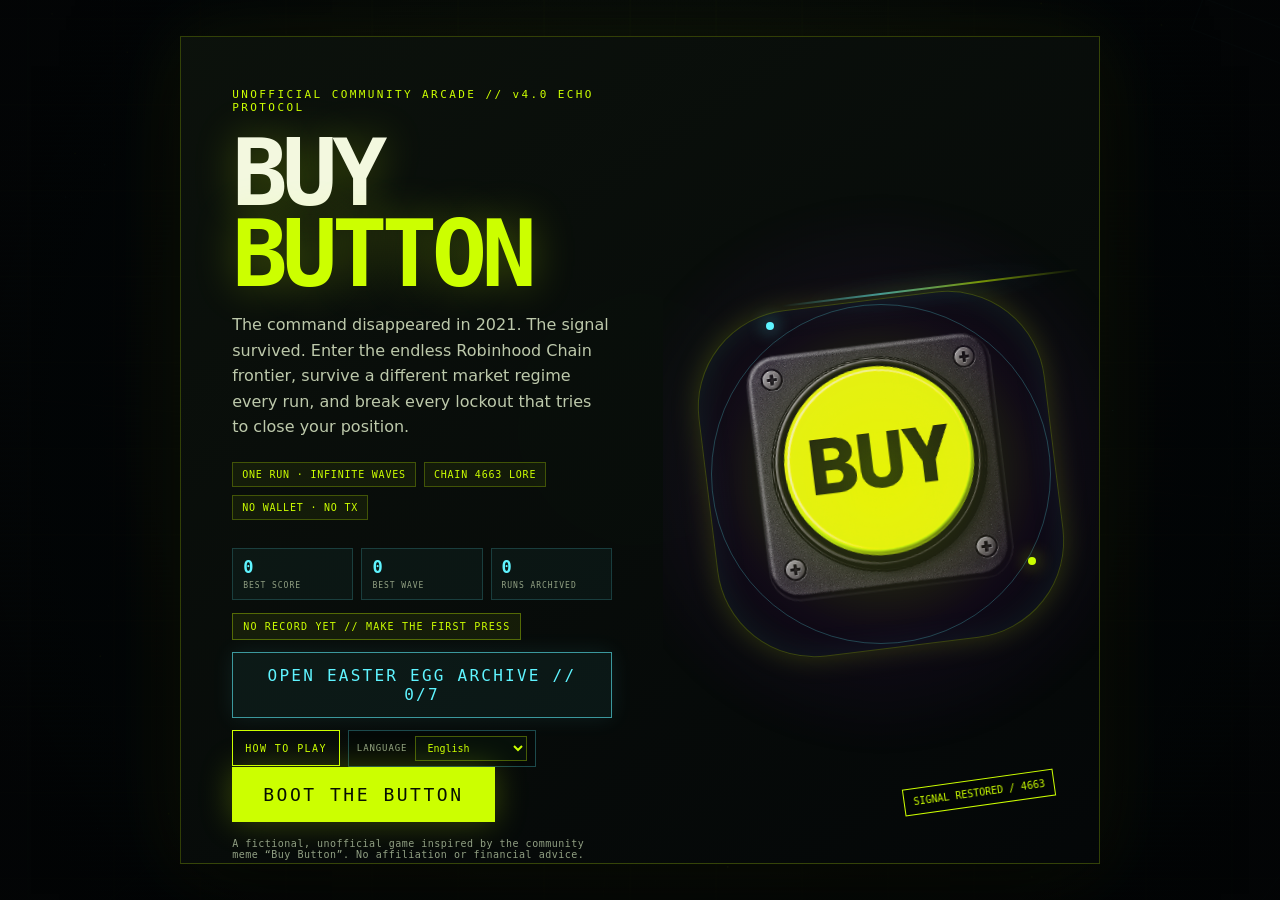
==== commit 9f231d6f: "Update game files and assets and gameplay" ====
--- a/index.html
+++ b/index.html
@@ -2677,20 +2677,20 @@
       let wave = 0, waveRemaining = 0, spawnTimer = 0, score = 0, coins = 0, combo = 0, comboTimer = 0;
       const mobileOpeningScale = () => {
         if (!compactDevice) return 1;
-        if (wave <= 1) return .76;
-        if (wave <= 2) return .86;
-        return .94;
+        if (wave <= 1) return .86;
+        if (wave <= 2) return .94;
+        return 1;
       };
       const mobileProjectileScale = () => {
         if (!compactDevice) return 1;
-        if (wave <= 1) return .8;
-        if (wave <= 2) return .9;
-        return .97;
+        if (wave <= 1) return .86;
+        if (wave <= 2) return .94;
+        return 1;
       };
-      const mobileBaseSpawnCap = () => compactDevice ? Math.min(11 + wave, 24) : Math.min(15 + wave, 36);
-      const mobileBurstSpawnCap = () => compactDevice ? Math.min(17 + wave, 36) : Math.min(24 + wave * 2, 58);
+      const mobileBaseSpawnCap = () => compactDevice ? Math.min(12 + wave, 26) : Math.min(15 + wave, 36);
+      const mobileBurstSpawnCap = () => compactDevice ? Math.min(19 + wave, 40) : Math.min(24 + wave * 2, 58);
       const mobileBurstInterval = () => compactDevice
-        ? Math.max(.42, .68 - wave * .006)
+        ? Math.max(.34, .52 - wave * .008)
         : Math.max(.18, .38 - wave * .006);
       const MOBILE_ZOOM_MIN = .05;
       const MOBILE_ZOOM_DEFAULT = .68;
@@ -2840,16 +2840,18 @@
 
       const EASTER_COOKIE = "buy_button_signal_easter_eggs_v1";
       const eggCatalog = [
-        { id: "darkButton", glyph: "21", title: "THE DARK BUTTON", color: HOT, desc: "The command that vanished before the market opened became the first ghost in the machine.", clue: "TRACE // WAVE 1 // break the first lock" },
-        { id: "chain4663", glyph: "46", title: "CHAIN 4663", color: CYAN, desc: "A fictional route number for the green signal, hidden in the noise between two waves.", clue: "TRACE // WAVE 2+ // keep the streak alive" },
-        { id: "pco", glyph: "PC", title: "PCO // PUBLIC COMMON", color: ACID, desc: "A community phrase reframed as a protocol: the crowd is part of the ledger.", clue: "TRACE // COMBO x8 // do not drop the pressure" },
+        { id: "darkButton", glyph: "21", title: "THE DARK BUTTON", color: HOT, desc: "The command that vanished before the market opened became the first ghost in the machine.", clue: "TRACE // WAVE 2+ // defeat a LEGENDARY" },
+        { id: "chain4663", glyph: "46", title: "CHAIN 4663", color: CYAN, desc: "A fictional route number for the green signal, hidden in the noise between two waves.", clue: "TRACE // two LEGENDARIES // hold the streak" },
+        { id: "pco", glyph: "PC", title: "PCO // PUBLIC COMMON", color: ACID, desc: "A community phrase reframed as a protocol: the crowd is part of the ledger.", clue: "TRACE // COMBO x10 // finish a LEGENDARY" },
         { id: "gas", glyph: "G", title: "GASLESS GHOST", color: VIOLET, desc: "No fee, no wallet, no transaction—only a clean burst through the frontier.", clue: "TRACE // cast DASH during volatility" },
-        { id: "wallet", glyph: "K", title: "COLD WALLET", color: "#8cf7d4", desc: "There is no seed phrase here. The only key is the memory you carry out of the run.", clue: "TRACE // WAVE 4+ // recover a repair" },
-        { id: "hood", glyph: "H", title: "HOOD OF THE VOID", color: "#ff9d4d", desc: "The mascot signal survives as a boss-level echo, wearing the lockout like a crown.", clue: "TRACE // meet a boss wave" },
-        { id: "greenSignal", glyph: "BUY", title: "THE GREEN SIGNAL", color: "#fff7c2", desc: "The button is not a promise. It is a pulse. The archive opens when every other trace is home.", clue: "FINAL TRACE // recover the other six" }
+        { id: "wallet", glyph: "K", title: "COLD WALLET", color: "#8cf7d4", desc: "There is no seed phrase here. The only key is the memory you carry out of the run.", clue: "TRACE // low integrity // defeat a LEGENDARY" },
+        { id: "hood", glyph: "H", title: "HOOD OF THE VOID", color: "#ff9d4d", desc: "The mascot signal survives as a boss-level echo, wearing the lockout like a crown.", clue: "TRACE // break a LEGENDARY BOSS" },
+        { id: "greenSignal", glyph: "BUY", title: "THE GREEN SIGNAL", color: "#fff7c2", desc: "The button is not a promise. It is a pulse. The archive opens when every other trace is home.", clue: "FINAL TRACE // WAVE 10+ // recover the other six" }
       ];
       let easterEggFound = new Set();
       const easterEggRunSpawned = new Set();
+      let legendaryKillsThisRun = 0;
+      let lastLegendaryAnchor = null;
       const eggPowerDefs = {
         darkButton: { name: "DARK MATTER", tag: "TIME FRACTURE", color: HOT, desc: "Every seventh takedown fractures time around the core." },
         chain4663: { name: "CHAIN REACTION", tag: "ARC JUMP", color: CYAN, desc: "Kills leap through two nearby targets with fading damage." },
@@ -3212,6 +3214,58 @@
         return eggCatalog.find((egg) => egg.id === eggId)?.color || CYAN;
       }
 
+      function isLegendaryEnemy(enemy) {
+        return !!enemy && !!(enemy.legendary || enemy.elite || enemy.boss);
+      }
+
+      function rememberLegendaryAnchor(enemy) {
+        if (!isLegendaryEnemy(enemy)) return null;
+        const x = Number(enemy.x);
+        const y = Number(enemy.y);
+        if (!Number.isFinite(x) || !Number.isFinite(y)) return null;
+        return {
+          x, y,
+          elite: true,
+          boss: !!enemy.boss,
+          legendary: true,
+          bossName: enemy.bossName || ""
+        };
+      }
+
+      function tryUnlockLegendaryEggs(source) {
+        if (state !== "playing" || !isLegendaryEnemy(source)) return;
+        // Secrets appear one at a time. Missing an active trace never causes
+        // a later legendary kill to dump several rewards on the same spot.
+        if (pickups.some((pickupItem) => pickupItem.kind === "egg")) return;
+        const anchor = rememberLegendaryAnchor(source) || lastLegendaryAnchor;
+        if (!anchor) return;
+        const unlock = (id) => spawnEasterEgg(id, anchor.x, anchor.y, anchor);
+
+        if (!easterEggFound.has("darkButton") && wave >= 2 && legendaryKillsThisRun >= 1 && player.kills >= 7) {
+          unlock("darkButton");
+          return;
+        }
+        if (!easterEggFound.has("chain4663") && wave >= 3 && legendaryKillsThisRun >= 2 && combo >= 5) {
+          unlock("chain4663");
+          return;
+        }
+        if (!easterEggFound.has("pco") && wave >= 4 && legendaryKillsThisRun >= 3 && combo >= 10) {
+          unlock("pco");
+          return;
+        }
+        if (!easterEggFound.has("wallet") && wave >= 5 && legendaryKillsThisRun >= 4 && player.hp <= player.maxHp * .82) {
+          unlock("wallet");
+          return;
+        }
+        if (!easterEggFound.has("hood") && source.boss && wave >= 5) {
+          unlock("hood");
+          return;
+        }
+        if (!easterEggFound.has("greenSignal") && source.boss && wave >= 10 && legendaryKillsThisRun >= 6 && easterEggFound.size >= 6) {
+          unlock("greenSignal");
+        }
+      }
+
       function openEasterEggArchive() {
         if (state !== "menu") return;
         renderEasterEggArchive();
@@ -3245,29 +3299,32 @@
         return true;
       }
 
-      function spawnEasterEgg(id, x, y) {
-        if (state !== "playing" || easterEggFound.has(id) || easterEggRunSpawned.has(id)) return false;
+      function spawnEasterEgg(id, x, y, source = null) {
+        if (state !== "playing" || !isLegendaryEnemy(source) || easterEggFound.has(id) || easterEggRunSpawned.has(id)) return false;
+        if (pickups.some((pickupItem) => pickupItem.kind === "egg")) return false;
         const egg = eggCatalog.find((candidate) => candidate.id === id);
         if (!egg) return false;
-        const angle = Math.random() * Math.PI * 2;
-        const distanceFromPlayer = 118 + Math.random() * 78;
-        const spawnX = Number.isFinite(x) ? x : player.x + Math.cos(angle) * distanceFromPlayer;
-        const spawnY = Number.isFinite(y) ? y : player.y + Math.sin(angle) * distanceFromPlayer;
+        const sourceX = Number.isFinite(x) ? x : source.x;
+        const sourceY = Number.isFinite(y) ? y : source.y;
+        if (!Number.isFinite(sourceX) || !Number.isFinite(sourceY)) return false;
+        // Preserve the legendary enemy's location, but nudge the trace toward
+        // the player so a long-range takedown is demanding rather than lost.
+        const toPlayerX = player.x - sourceX;
+        const toPlayerY = player.y - sourceY;
+        const sourceDistance = Math.hypot(toPlayerX, toPlayerY) || 1;
+        const nudge = Math.min(76, sourceDistance * .24);
+        const spawnX = sourceX + toPlayerX / sourceDistance * nudge;
+        const spawnY = sourceY + toPlayerY / sourceDistance * nudge;
         easterEggRunSpawned.add(id);
         pickup(spawnX, spawnY, "egg", 1, { eggId: id });
-        toast(`HIDDEN SIGNAL // ${egg.title}`, 1700);
-        combatFlash("EASTER EGG DETECTED", 900);
+        toast(`LEGENDARY TRACE // ${egg.title}`, 1700);
+        combatFlash("LEGENDARY EASTER EGG", 900);
         return true;
       }
 
       function evaluateEasterEggTriggers() {
-        if (state !== "playing") return;
-        if (wave >= 1 && player.kills >= 2) spawnEasterEgg("darkButton");
-        if (wave >= 2 && player.kills >= 11) spawnEasterEgg("chain4663");
-        if (combo >= 8) spawnEasterEgg("pco");
-        if (wave >= 4 && player.hp < player.maxHp * .92) spawnEasterEgg("wallet");
-        if (wave >= 5 && bossAlive) spawnEasterEgg("hood");
-        if (easterEggFound.size >= 6 && wave >= 7) spawnEasterEgg("greenSignal");
+        // Kept as a stable update hook. Secrets are intentionally evaluated
+        // only on an Elite/Boss takedown in tryUnlockLegendaryEggs().
       }
 
       loadEasterEggs();
@@ -3391,6 +3448,12 @@
       const MAX_PICKUPS = 96;
       const MAX_CHAIN_ARCS = 34;
       const MAX_ENEMIES = 82;
+      // Explosions still create a satisfying shove, but the impulse is
+      // bounded so enemies never disappear off the tactical field—especially
+      // when the camera is pulled back to the mobile 5% view.
+      const ENEMY_KNOCKBACK_SPEED = 230;
+      const ENEMY_KNOCKBACK_CAP = 270;
+      const ENEMY_KNOCKBACK_STEP_CAP = 5.2;
       let combatMaintenanceTimer = 0;
       const frontierEvent = { key: "", title: "", color: ACID, timer: 0, cooldown: 0 };
       let polishedCombatRender = false;
@@ -3422,18 +3485,29 @@
         return Math.min(limit, value + nominalGain * damping);
       }
       function enemyEntryRadius(extra = 0, angle = 0) {
-        // Keep hostiles just beyond the visible perimeter.  The distance is
-        // zoom-aware and follows the chosen approach angle. That places an
-        // enemy just outside the actual edge of the current rectangle instead
-        // of an arbitrary circle far beyond the corners.
+        // Keep hostiles in a tactical arrival ring. The old edge-only formula
+        // became enormous at the mobile 5% camera (thousands of world units),
+        // so a phone could spend several seconds waiting for the first target
+        // to cross the arena. Prefer a near ring while retaining an angle-aware
+        // edge calculation as the upper bound.
         const zoom = Math.max(MOBILE_ZOOM_MIN, viewportZoom());
         const deepZoom = clamp((.32 - zoom) / (.32 - MOBILE_ZOOM_MIN), 0, 1);
         const cos = Math.max(.0001, Math.abs(Math.cos(angle)));
         const sin = Math.max(.0001, Math.abs(Math.sin(angle)));
         const edgeDistance = Math.min(W / 2 / cos, H / 2 / sin) / zoom;
-        const margin = (compactDevice ? 36 + deepZoom * 24 : 70) / zoom;
-        const entryCap = compactDevice ? 30000 : 6200;
-        return clamp(edgeDistance + margin + extra + rand(0, 34) / zoom, 300, entryCap);
+        const margin = (compactDevice ? 22 + deepZoom * 12 : 70) / zoom;
+        const edgeTarget = edgeDistance + margin + extra + rand(0, 34) / zoom;
+        const shortReach = Math.min(W, H) / (2 * zoom);
+        // At normal zoom this sits just outside the short edge. As the camera
+        // opens, the preferred ring grows only gently instead of tracking the
+        // full visible world, keeping enemies close and immediately readable.
+        const nearFraction = compactDevice ? .88 - deepZoom * .68 : .88;
+        const nearFloor = compactDevice ? 460 : 420;
+        const nearCap = compactDevice ? 1450 : 1850;
+        const tacticalTarget = clamp(shortReach * nearFraction, nearFloor, nearCap);
+        const entryTarget = Math.min(edgeTarget, tacticalTarget);
+        const entryCap = compactDevice ? 1450 : 2200;
+        return clamp(entryTarget, 300, entryCap);
       }
       function enemyCatchupMultiplier(enemy, distance) {
         // Long routes should resolve quickly, but close/ranged enemies still
@@ -3441,10 +3515,10 @@
         // visible world reach so it remains consistent at every zoom level.
         const zoom = viewportZoom();
         const visibleReach = Math.max(W, H) / (2 * zoom);
-        const start = Math.max(280, visibleReach * .72);
-        const span = Math.max(260, visibleReach * .78);
+        const start = Math.max(240, visibleReach * .58);
+        const span = Math.max(220, visibleReach * .64);
         const progress = clamp((distance - start) / span, 0, 1);
-        const roleBoost = enemy?.boss ? .42 : enemy?.ranged ? .7 : enemy?.elite ? .9 : 1.08;
+        const roleBoost = enemy?.boss ? .5 : enemy?.ranged ? .78 : enemy?.elite ? .98 : 1.18;
         if (enemy) enemy.catchup = progress;
         return 1 + progress * progress * roleBoost;
       }
@@ -4048,7 +4122,7 @@
         const safeAmount = kind === "coin" ? Math.max(1, Math.floor(amount)) : amount;
         pickups.push({
           x, y, kind, amount: safeAmount,
-          life: kind === "coin" ? 10 : kind === "egg" ? 24 : 14,
+          life: kind === "coin" ? 10 : kind === "egg" ? 30 : 14,
           spin: Math.random() * 6.28,
           eggId: metadata?.eggId || ""
         });
@@ -4208,7 +4282,9 @@
           spawnEnemy();
           // Give touch players a short reaction window at the start of each
           // wave.  Desktop cadence remains unchanged.
-          spawnTimer = Math.max(compactDevice ? .38 : .22, (.72 - wave * .018) * (compactDevice ? 1.18 : 1));
+          // Keep the opening pressure readable, but bring the next threat in
+          // sooner so a wave does not feel empty on a wide mobile camera.
+          spawnTimer = Math.max(compactDevice ? .28 : .22, (.56 - wave * .014) * (compactDevice ? 1.04 : 1));
         }
         for (let i = bullets.length - 1; i >= 0; i--) {
           const b = bullets[i];
@@ -4697,33 +4773,46 @@
       function drawThreatIndicators(t) {
         if (state !== "playing") return;
         const cx = W * .5, cy = H * .5;
+        const lowPower = !!gameSettings.performance;
         // Threat arrows and labels are screen-space guidance, not world
         // sprites. Keep them readable while the actual enemies scale down.
         const indicatorScale = compactDevice
-          ? clamp(.58 + viewportZoom() * .42, .58, 1)
+          ? clamp(.72 + viewportZoom() * .28, .72, 1)
           : worldRenderScale();
         const left = 28, right = W - 28;
         const top = Math.min(Math.max(112, H * .14), H * .5 - 28);
         const bottom = Math.max(top + 56, Math.min(H - 104, H * .86));
+        const farWorldThreshold = Math.max(420, (Math.max(W, H) / (2 * Math.max(.05, viewportZoom()))) * .9);
         const sectors = new Map();
         for (const e of enemies) {
           if (!e.alive) continue;
           const s = worldToScreen(e.x, e.y);
-          if (s.x >= -e.r * indicatorScale && s.x <= W + e.r * indicatorScale && s.y >= -e.r * indicatorScale && s.y <= H + e.r * indicatorScale) continue;
+          const offscreen = s.x < -e.r * indicatorScale || s.x > W + e.r * indicatorScale
+            || s.y < -e.r * indicatorScale || s.y > H + e.r * indicatorScale;
+          const worldDistance = Math.hypot(e.x - player.x, e.y - player.y) || 1;
+          // At deep zoom, an enemy can technically be inside the viewport
+          // while still being too far away to read. Keep a directional cue
+          // for that case too, without duplicating nearby targets.
+          if (!offscreen && worldDistance <= farWorldThreshold) continue;
           const dx = s.x - cx, dy = s.y - cy, distance = Math.hypot(dx, dy) || 1;
           const angle = Math.atan2(dy, dx);
           const sector = Math.round(angle / (Math.PI / 12));
           const current = sectors.get(sector);
           if (current) {
             current.count++;
-            const currentPriority = (current.e.boss ? 1000000 : current.e.elite ? 100000 : 0) - current.distance;
-            const nextPriority = (e.boss ? 1000000 : e.elite ? 100000 : 0) - distance;
-            if (nextPriority > currentPriority) current.e = e, current.distance = distance, current.angle = angle;
-          } else sectors.set(sector, { e, angle, distance, count: 1 });
+            const currentPriority = (current.e.boss ? 1000000 : current.e.elite ? 100000 : 0) - current.worldDistance;
+            const nextPriority = (e.boss ? 1000000 : e.elite ? 100000 : 0) - worldDistance;
+            if (nextPriority > currentPriority) {
+              current.e = e;
+              current.distance = distance;
+              current.worldDistance = worldDistance;
+              current.angle = angle;
+            }
+          } else sectors.set(sector, { e, angle, distance, worldDistance, count: 1 });
         }
         const threats = [...sectors.values()]
           .sort((a, b) => (b.e.boss ? 2 : b.e.elite ? 1 : 0) - (a.e.boss ? 2 : a.e.elite ? 1 : 0) || a.distance - b.distance)
-          .slice(0, 16);
+          .slice(0, compactDevice ? (lowPower ? 12 : 16) : 16);
         if (!threats.length) return;
         ctx.save();
         ctx.textAlign = "center";
@@ -4739,7 +4828,8 @@
           const color = e.boss || e.elite ? VIOLET : type.color || HOT;
           const pulse = .82 + Math.sin(t * 5 + i) * .14;
           const label = e.boss ? "BOSS" : e.elite ? "ELITE" : (type.name || "THREAT");
-          const distanceLabel = threat.distance >= 1000 ? `${(threat.distance / 1000).toFixed(1)}K` : `${Math.round(threat.distance)}`;
+          const threatDistance = Number.isFinite(threat.worldDistance) ? threat.worldDistance : threat.distance;
+          const distanceLabel = threatDistance >= 1000 ? `${(threatDistance / 1000).toFixed(1)}K` : `${Math.round(threatDistance)}`;
           ctx.save();
           ctx.translate(x, y);
           ctx.scale(indicatorScale, indicatorScale);
@@ -4748,8 +4838,8 @@
           ctx.fillStyle = color;
           ctx.beginPath(); ctx.arc(0, 0, 27, 0, Math.PI * 2); ctx.fill();
           ctx.globalAlpha = .94 * pulse;
-          ctx.shadowBlur = e.boss ? 24 : 15;
-          ctx.shadowColor = color;
+          ctx.shadowBlur = lowPower ? 0 : e.boss ? 24 : 15;
+          ctx.shadowColor = lowPower ? "transparent" : color;
           ctx.fillStyle = color;
           ctx.beginPath();
           ctx.moveTo(19, 0); ctx.lineTo(-8, -11); ctx.lineTo(-3, 0); ctx.lineTo(-8, 11); ctx.closePath(); ctx.fill();
@@ -4759,13 +4849,17 @@
           ctx.beginPath(); ctx.moveTo(-18, 0); ctx.lineTo(-31, 0); ctx.stroke();
           ctx.restore();
           ctx.save();
-          ctx.translate(x, y + (y < cy ? 27 : -27) * indicatorScale);
+          // Keep side labels fully inside narrow phone screens. The widest
+          // label is 180px, so a 96px safe inset prevents edge clipping.
+          const safeLabelX = clamp(x, compactDevice ? 96 : 98, W - (compactDevice ? 96 : 98));
+          const safeLabelY = clamp(y + (y < cy ? 27 : -27) * indicatorScale, 14, H - 14);
+          ctx.translate(safeLabelX, safeLabelY);
           ctx.scale(indicatorScale, indicatorScale);
           ctx.globalAlpha = .86;
           ctx.fillStyle = "rgba(2,5,4,.84)";
-          ctx.font = "800 9px ui-monospace, monospace";
+          ctx.font = `800 ${compactDevice ? 10 : 9}px ui-monospace, monospace`;
           const text = `${label}  ${distanceLabel}${threat.count > 1 ? `  ×${threat.count}` : ""}`;
-          const width = Math.min(180, ctx.measureText(text).width + 14);
+          const width = Math.min(compactDevice ? Math.max(116, W - 56) : 180, ctx.measureText(text).width + 14);
           ctx.fillRect(-width / 2, -8, width, 16);
           ctx.strokeStyle = color;
           ctx.lineWidth = 1;
@@ -5012,7 +5106,65 @@
             ctx.globalAlpha = 1;
           }
           ctx.beginPath();
-          if (e.type === "drone") {
+          if (e.scammerBoss) {
+            const glitch = Math.sin(t * 31 + e.phase) * radius * .09;
+            ctx.fillStyle = "#ff426d";
+            ctx.globalAlpha = .28;
+            ctx.beginPath();
+            ctx.moveTo(radius * .98 + glitch, 0);
+            ctx.lineTo(radius * .28, radius * .86);
+            ctx.lineTo(-radius * .84, radius * .52);
+            ctx.lineTo(-radius * .92, -radius * .52);
+            ctx.lineTo(radius * .28, -radius * .86);
+            ctx.closePath();
+            ctx.fill();
+            ctx.globalAlpha = 1;
+            ctx.fillStyle = "#17101a";
+            ctx.strokeStyle = "#ffd1e0";
+            ctx.beginPath();
+            ctx.moveTo(radius, 0);
+            ctx.lineTo(radius * .32, radius * .78);
+            ctx.lineTo(-radius * .74, radius * .5);
+            ctx.lineTo(-radius * .82, -radius * .5);
+            ctx.lineTo(radius * .32, -radius * .78);
+            ctx.closePath();
+            ctx.fill();
+            ctx.stroke();
+            ctx.fillStyle = "#ff426d";
+            ctx.fillRect(-radius * .56, -radius * .12, radius * 1.12, radius * .24);
+            ctx.fillStyle = "#fff7c2";
+            ctx.font = `900 ${Math.max(7, radius * .27)}px ui-monospace, monospace`;
+            ctx.textAlign = "center";
+            ctx.textBaseline = "middle";
+            ctx.fillText("SCAM", 0, 1);
+            ctx.globalAlpha = .42;
+            ctx.fillStyle = CYAN;
+            for (let i = -2; i <= 2; i++) {
+              const y = i * radius * .24 + glitch * .12;
+              ctx.fillRect(-radius * .68, y, radius * 1.36, Math.max(1, radius * .035));
+            }
+            ctx.globalAlpha = 1;
+          } else if (e.scammerDecoy) {
+            const glitch = Math.sin(t * 24 + e.phase) * radius * .12;
+            ctx.fillStyle = "#8cf7d4";
+            ctx.strokeStyle = "#f0ffff";
+            ctx.moveTo(glitch, -radius);
+            ctx.lineTo(radius * .88 + glitch, 0);
+            ctx.lineTo(glitch, radius);
+            ctx.lineTo(-radius * .88 + glitch, 0);
+            ctx.closePath();
+            ctx.fill();
+            ctx.stroke();
+            ctx.globalAlpha = .68;
+            ctx.fillStyle = "#07110f";
+            ctx.fillRect(-radius * .62 + glitch, -radius * .1, radius * 1.24, radius * .2);
+            ctx.fillStyle = "#fff7c2";
+            ctx.font = `900 ${Math.max(7, radius * .42)}px ui-monospace, monospace`;
+            ctx.textAlign = "center";
+            ctx.textBaseline = "middle";
+            ctx.fillText("?", glitch, 1);
+            ctx.globalAlpha = 1;
+          } else if (e.type === "drone") {
             ctx.moveTo(radius, 0); ctx.lineTo(0, radius * .72); ctx.lineTo(-radius, 0); ctx.lineTo(0, -radius * .72); ctx.closePath(); ctx.fill();
             ctx.strokeStyle = "#eaffb0"; ctx.stroke();
             ctx.fillStyle = "#050607"; ctx.fillRect(-radius * .22, -radius * .22, radius * .44, radius * .44);
@@ -5114,7 +5266,10 @@
         for (const p of particles) { const s = worldToScreen(p.x, p.y); const size = p.size * particleScale; if (s.x < -24 || s.x > W + 24 || s.y < -24 || s.y > H + 24) continue; ctx.globalAlpha = clamp(p.life / p.max, 0, 1); ctx.fillStyle = p.color; ctx.shadowBlur = gameSettings.performance ? 0 : 10 * particleScale; ctx.shadowColor = p.color; ctx.fillRect(s.x, s.y, size, size); }
         ctx.globalAlpha = 1;
         drawBuyCore(t);
-        if (!gameSettings.performance || (compactDevice && viewportZoom() <= .18)) drawThreatIndicators(t);
+        // Directional threat guidance is intentionally kept on in low-power
+        // mode: it is a tiny screen-space pass and is essential on phones
+        // where zoomed-out enemies can sit outside the visible arena.
+        drawThreatIndicators(t);
         ctx.restore();
       }
       function draw(t) {
@@ -5426,13 +5581,15 @@
         lock: { name: "THE LOCKOUT", title: "THE BUTTON REMEMBERS", color: "#ffffff", hp: 1800, speed: 42, pattern: "ring", lore: "It does not hate you. It only remembers the halt." },
         clearing: { name: "CLEARING HOUSE", title: "COLLATERAL CALL", color: "#ff9d4d", hp: 2400, speed: 34, pattern: "barrage", lore: "Every shot is a margin requirement." },
         oracle: { name: "THE ORACLE", title: "THE LAST QUOTE", color: CYAN, hp: 3050, speed: 58, pattern: "orbit", lore: "It predicts your dodge, then taxes it." },
-        robin: { name: "ROBIN PRIME", title: "HOOD OF THE VOID", color: VIOLET, hp: 3700, speed: 52, pattern: "summon", lore: "The mascot became the message." }
+        robin: { name: "ROBIN PRIME", title: "HOOD OF THE VOID", color: VIOLET, hp: 3700, speed: 52, pattern: "summon", lore: "The mascot became the message." },
+        scammer: { name: "SCAMMER", title: "COUNTERFEIT SIGNAL", color: "#ff426d", hp: 2850, speed: 58, pattern: "scammer", lore: "Every quote is bait. Every receipt can lie." }
       };
       const bossRewardProfiles = {
         lock: { tier: "I", difficulty: 1, score: 1350, coins: 7, xp: 110, cache: "LOCKOUT CACHE", color: "#ffffff" },
         clearing: { tier: "II", difficulty: 1.28, score: 2050, coins: 10, xp: 155, cache: "MARGIN CACHE", color: "#ff9d4d" },
         oracle: { tier: "III", difficulty: 1.62, score: 3025, coins: 14, xp: 220, cache: "ORACLE CACHE", color: CYAN },
-        robin: { tier: "IV", difficulty: 2.02, score: 4350, coins: 19, xp: 305, cache: "PRIME CACHE", color: VIOLET }
+        robin: { tier: "IV", difficulty: 2.02, score: 4350, coins: 19, xp: 305, cache: "PRIME CACHE", color: VIOLET },
+        scammer: { tier: "X", difficulty: 2.45, score: 6400, coins: 34, xp: 460, cache: "COUNTERFEIT CACHE", color: "#ff426d" }
       };
       const bossAffixDefs = [
         { key: "overclocked", name: "OVERCLOCKED", tag: "RAPID FIRE", color: ACID, hp: .92, speed: 1.22, cadence: .68, reward: 1.1 },
@@ -5461,6 +5618,14 @@
       let lastBossAffixKey = "";
       let runSeed = 0;
       let bossRewardTimer = 0;
+      let scammerWave = 0;
+      let scammerSpawnedThisRun = false;
+
+      function scammerBossChance(nextWave) {
+        // A rare, run-limited encounter keeps the reveal special without
+        // making the normal boss rotation feel mandatory.
+        return clamp(.11 + Math.min(.12, nextWave * .012), .11, .23);
+      }
 
       function chooseRunMutator() {
         const pool = runMutatorDefs.filter((item) => item.key !== lastRunMutatorKey);
@@ -5516,7 +5681,7 @@
         const affixScale = enemy.bossAffix?.reward || 1;
         const scoreReward = Math.round(profile.score * profile.difficulty * waveScale * scoreScale * affixScale);
         const coinScale = (activeRunMutator?.coinMultiplier || 1) * (activeWaveContract?.coinMultiplier || 1);
-        const coinReward = clamp(Math.round(profile.coins * waveScale * coinScale), 5, 30);
+        const coinReward = clamp(Math.round(profile.coins * waveScale * coinScale), 5, enemy.scammerBoss ? 48 : 30);
         const xpReward = Math.round(profile.xp * profile.difficulty * waveScale * Math.min(1.35, affixScale));
         score += scoreReward;
         coins += coinReward;
@@ -5532,6 +5697,28 @@
         v3BlastRings.push({ x: enemy.x, y: enemy.y, r: 16, max: 190 + profile.difficulty * 48, life: 1.05, color: profile.color });
         shake = Math.max(shake, 24 + profile.difficulty * 8);
         arenaPulse = 1;
+      }
+
+      function scammerPayoutFor(enemy) {
+        if (!enemy?.scammerBoss || enemy.scammerPayoutPaid) return;
+        enemy.scammerPayoutPaid = true;
+        const waveScale = 1 + Math.max(0, wave - 3) * .06;
+        const coinScale = (activeRunMutator?.coinMultiplier || 1) * (activeWaveContract?.coinMultiplier || 1);
+        const jackpot = clamp(Math.round((72 + wave * 9) * waveScale * coinScale), 72, 240);
+        const visibleShard = Math.max(8, Math.round(jackpot * .14));
+        coins += jackpot;
+        score += Math.round(jackpot * 4.2);
+        pickup(enemy.x - 24, enemy.y, "coin", visibleShard);
+        pickup(enemy.x + 24, enemy.y, "coin", visibleShard);
+        v3Readout = `SCAMMER PAYOUT // +${jackpot} COINS // COUNTERFEIT RECOVERED`;
+        v3ReadoutTimer = 5.2;
+        bossRewardTimer = 5.2;
+        $("bossPhaseText").textContent = `TIER X // JACKPOT +${jackpot} // WALLET SECURED`;
+        combatFlash(`SCAMMER PAYOUT // +${jackpot} VALUE`, 1900);
+        story(`COUNTERFEIT CACHE // +${jackpot} COINS RECOVERED.`, 4.2);
+        particle(enemy.x, enemy.y, "#ff426d", 64, 480);
+        v3BlastRings.push({ x: enemy.x, y: enemy.y, r: 20, max: 250, life: 1.25, color: "#ff426d" });
+        shake = Math.max(shake, 32);
       }
 
       function mutatorKillBonus(enemy) {
@@ -5614,6 +5801,10 @@
         v3Boss = null;
         v3BlastRings.length = 0;
         v3SpawnBurstTimer = 0;
+        scammerWave = 0;
+        scammerSpawnedThisRun = false;
+        legendaryKillsThisRun = 0;
+        lastLegendaryAnchor = null;
         v3DashMax = Math.max(10, Math.ceil(player.maxEnergy / dashEnergyCost()));
         v3DashCharges = dashBudget();
         v3DashRecharge = 0;
@@ -5673,16 +5864,18 @@
           e.y = player.y + Math.sin(entryAngle) * entryRadius;
         }
         if (bossSpawn) {
-          const profile = v3BossProfiles[v3BossKey()];
+          const scammerSpawn = scammerWave === wave;
+          const bossKey = scammerSpawn ? "scammer" : v3BossKey();
+          const profile = v3BossProfiles[bossKey];
           const affix = chooseBossAffix();
           e.boss = true;
-          e.bossKind = v3BossKey();
+          e.bossKind = bossKey;
           e.bossAffix = affix;
           e.bossName = profile.name;
           e.bossPattern = profile.pattern;
           e.bossLore = profile.lore;
           e.type = "lock";
-          e.r = 52;
+          e.r = scammerSpawn ? 56 : 52;
           e.challengeScale = bossAdaptiveScale();
           e.hp = profile.hp
             * (1 + Math.max(0, wave - 5) * .18)
@@ -5706,13 +5899,24 @@
           e.guardTimer = rand(2.8, 4.2);
           e.guardWindow = 0;
           e.rewardPaid = false;
+          e.scammerBoss = scammerSpawn;
+          e.scammerPatternTimer = scammerSpawn ? rand(1.05, 1.65) : 0;
+          e.scammerGlitchTimer = scammerSpawn ? rand(3.1, 4.7) : 0;
+          e.scammerTeleportCooldown = scammerSpawn ? rand(1.8, 2.8) : 0;
+          e.scammerShieldTimer = 0;
+          e.scammerAttackIndex = 0;
+          e.scammerPayoutPaid = false;
           applySpawnContract(e, true);
           v3Boss = e;
           $("bossHud").classList.add("show");
-          $("bossNameText").textContent = `${profile.name} // ${affix.name}`;
+          $("bossNameText").textContent = scammerSpawn
+            ? `SCAMMER // ${affix.name}`
+            : `${profile.name} // ${affix.name}`;
           const reward = bossRewardProfiles[e.bossKind] || bossRewardProfiles.lock;
           $("bossPhaseText").textContent = `TIER ${reward.tier} // ${affix.tag} // PHASE 1`;
-          v3Say(`${profile.name} // ${affix.name} // ${profile.lore}`, 4.8);
+          v3Say(scammerSpawn
+            ? `SCAMMER // ${affix.name} // ${profile.lore}`
+            : `${profile.name} // ${affix.name} // ${profile.lore}`, 4.8);
         } else {
           applySpawnContract(e, false);
           if (!v3SeenTypes.has(e.type)) {
@@ -5756,8 +5960,12 @@
           const dx = e.x - x, dy = e.y - y, d = Math.hypot(dx, dy) || 1;
           if (d < blastRadius + e.r) {
             const falloff = 1 - Math.min(1, d / (blastRadius + e.r)) * .48;
-            e.knockX = (e.knockX || 0) + dx / d * (520 * falloff);
-            e.knockY = (e.knockY || 0) + dy / d * (520 * falloff);
+            const impulseX = (e.knockX || 0) + dx / d * (ENEMY_KNOCKBACK_SPEED * falloff);
+            const impulseY = (e.knockY || 0) + dy / d * (ENEMY_KNOCKBACK_SPEED * falloff);
+            const impulseMagnitude = Math.hypot(impulseX, impulseY) || 1;
+            const impulseScale = Math.min(1, ENEMY_KNOCKBACK_CAP / impulseMagnitude);
+            e.knockX = impulseX * impulseScale;
+            e.knockY = impulseY * impulseScale;
             e.stun = Math.max(e.stun || 0, .75 + falloff * .9);
             // Route blast damage through the same wrapper as bullets. This
             // keeps critical hits, boss armor/phase windows, XP, combo and
@@ -5793,7 +6001,9 @@
           particle(player.x, player.y, CYAN, 34, 420);
           v3BlastRings.push({ x: player.x, y: player.y, r: 20, max: 96, life: .36, color: CYAN });
           buttonTone(640, .09, "triangle", .04);
-          if (frontierEvent.timer > 0) spawnEasterEgg("gas");
+          if (frontierEvent.timer > 0 && wave >= 4 && legendaryKillsThisRun >= 1 && lastLegendaryAnchor) {
+            spawnEasterEgg("gas", lastLegendaryAnchor.x, lastLegendaryAnchor.y, lastLegendaryAnchor);
+          }
           triggerEggDashPower();
           syncHud();
           return;
@@ -5813,9 +6023,16 @@
       };
 
       killEnemy = function(e) {
+        const wasAlive = !!e?.alive;
         const shouldSplit = e.split && !e.splitDone;
         const wasBoss = e.boss;
+        const legendaryAnchor = wasAlive && isLegendaryEnemy(e) ? rememberLegendaryAnchor(e) : null;
         v3KillEnemy(e);
+        if (wasAlive && !e.alive && legendaryAnchor) {
+          legendaryKillsThisRun++;
+          lastLegendaryAnchor = legendaryAnchor;
+          tryUnlockLegendaryEggs(legendaryAnchor);
+        }
         if (shouldSplit) {
           e.splitDone = true;
           for (let i = 0; i < 2; i++) {
@@ -5893,22 +6110,30 @@
       startWave = function(next) {
         v3StartWave(next);
         chooseWaveContract(next);
+        const normalBossWave = !!bossAlive;
+        scammerWave = !normalBossWave && !scammerSpawnedThisRun && next >= 3 && Math.random() < scammerBossChance(next)
+          ? next
+          : 0;
+        const scammerBossWave = scammerWave === next;
+        if (scammerBossWave) {
+          scammerSpawnedThisRun = true;
+          bossAlive = true;
+        }
         const baseCount = (compactDevice
-          ? 9 + Math.floor(wave * 2.4)
-          : 12 + Math.floor(wave * 3.1)) + (bossAlive ? 1 : 0);
+          ? 10 + Math.floor(wave * 2.7)
+          : 12 + Math.floor(wave * 3.1)) + (normalBossWave || scammerBossWave ? 1 : 0);
         waveRemaining = clamp(
           Math.round(baseCount * (activeRunMutator?.spawnMultiplier || 1) * (activeWaveContract?.spawnMultiplier || 1)),
-          compactDevice ? 7 : 8,
-          compactDevice ? 42 : 52
+          compactDevice ? 8 : 8,
+          compactDevice ? 46 : 52
         );
-        // The first touch interaction should not begin with two enemies
-        // arriving on the same frame.  The grace period also makes the
-        // briefing-to-combat transition feel intentional on small screens.
+        // Start quickly enough to establish pressure, while keeping the first
+        // two arrivals staggered so touch players can still read the arena.
         spawnTimer = compactDevice
-          ? (next === 1 ? 1.05 : .72)
+          ? (next === 1 ? .46 : .52)
           : rand(.08, .22);
         v3SpawnBurstTimer = compactDevice
-          ? (next === 1 ? 1.35 : .86)
+          ? (next === 1 ? .70 : .58)
           : .46;
         armFrontierEvent(next);
         v3Boss = null;
@@ -5920,12 +6145,21 @@
           v3Say(`${activeWaveContract.name} // ${activeWaveContract.desc}`, 2.5);
           combatFlash(`${activeWaveContract.name} // CONTRACT ACTIVE`, 1000);
         }
-        if (bossAlive) {
+        if (normalBossWave) {
           const profile = v3BossProfiles[v3BossKey()];
           const reward = bossRewardProfiles[v3BossKey()] || bossRewardProfiles.lock;
           $("bossPhaseText").textContent = `TIER ${reward.tier} // PHASE 1`;
           v3Say(`${profile.name} // ${profile.title}`, 4.5);
         }
+        if (scammerBossWave) {
+          const profile = v3BossProfiles.scammer;
+          $("waveName").textContent = "SCAMMER // BOSS";
+          $("objectiveText").textContent = "VERIFY THE COUNTERFEIT";
+          $("bossPhaseText").textContent = "TIER X // GLITCH MARKET // PHASE 1";
+          v3Say(`${profile.name} // ${profile.title}`, 4.8);
+          combatFlash(`SCAMMER WAVE ${wave} // VERIFY EVERYTHING`, 1750);
+          haptic([18, 44, 18, 44, 18]);
+        }
       };
 
       function v3ShootAt(x, y, angle, speed, damage, color = HOT, radius = 6, life = 5) {
@@ -5936,6 +6170,117 @@
       function v3RadialFire(x, y, count, speed, damage, color = HOT, phase = 0) {
         for (let i = 0; i < count; i++) v3ShootAt(x, y, phase + i * Math.PI * 2 / count, speed, damage, color, 5, 6);
         particle(x, y, color, Math.min(20, count), 180);
+      }
+
+      function spawnScammerDecoy(x, y, life = 3.6) {
+        if (enemies.length >= MAX_ENEMIES - 2) return null;
+        const mirror = enemyTypes.mirror || enemyTypes.drone;
+        const hp = Math.max(24, mirror.hp * .52 + wave * 3.5);
+        const decoy = {
+          alive: true,
+          type: "mirror",
+          x, y,
+          r: Math.max(10, mirror.r * .82),
+          hp,
+          maxHp: hp,
+          speed: Math.max(82, mirror.speed * (1 + Math.min(.55, wave * .018))),
+          touch: Math.max(10, mirror.touch * .58),
+          value: 1,
+          ranged: false,
+          shotTimer: 9,
+          elite: false,
+          boss: false,
+          legendary: false,
+          hit: 0,
+          phase: Math.random() * 6.28,
+          knockX: 0,
+          knockY: 0,
+          stun: 0,
+          orbit: false,
+          pulse: false,
+          drain: false,
+          split: false,
+          splitDone: true,
+          contractApplied: true,
+          scammerDecoy: true,
+          decoyLife: life
+        };
+        enemies.push(decoy);
+        v3BlastRings.push({ x, y, r: 8, max: 42, life: .34, color: "#8cf7d4" });
+        return decoy;
+      }
+
+      function v3ScammerPattern(e, dt) {
+        if (!e || !e.alive) return;
+        const phase = e.hp / Math.max(1, e.maxHp) < .5 ? 2 : 1;
+        e.scammerPatternTimer = (Number.isFinite(e.scammerPatternTimer) ? e.scammerPatternTimer : 1.3) - dt;
+        e.scammerGlitchTimer = (Number.isFinite(e.scammerGlitchTimer) ? e.scammerGlitchTimer : 3.8) - dt;
+        e.scammerTeleportCooldown = Math.max(0, (e.scammerTeleportCooldown || 0) - dt);
+        e.scammerShieldTimer = Math.max(0, (e.scammerShieldTimer || 0) - dt);
+
+        // The signature trick: the real body slips away, leaves readable
+        // after-images, and briefly hardens. The rings and callout give the
+        // player a reaction window instead of silently deleting a hit.
+        if (e.scammerGlitchTimer <= 0 && e.scammerTeleportCooldown <= 0) {
+          const previousX = e.x, previousY = e.y;
+          const angle = Math.atan2(e.y - player.y, e.x - player.x) + Math.PI + rand(-.62, .62);
+          const radius = clamp(330 + wave * 13 + rand(-34, 54), 300, 620);
+          e.x = player.x + Math.cos(angle) * radius;
+          e.y = player.y + Math.sin(angle) * radius;
+          e.scammerShieldTimer = phase === 2 ? .96 : .78;
+          e.scammerGlitchTimer = phase === 2 ? 2.75 : 4.25;
+          e.scammerTeleportCooldown = phase === 2 ? 1.55 : 2.15;
+          const decoyCount = phase === 2 ? 3 : 2;
+          for (let i = 0; i < decoyCount; i++) {
+            spawnScammerDecoy(previousX + rand(-52, 52), previousY + rand(-52, 52), 2.45 + i * .35);
+          }
+          v3BlastRings.push({ x: previousX, y: previousY, r: 12, max: 118, life: .62, color: "#ff426d" });
+          v3BlastRings.push({ x: e.x, y: e.y, r: 16, max: 142, life: .86, color: CYAN });
+          particle(previousX, previousY, "#ff426d", 22, 260);
+          particle(e.x, e.y, CYAN, 28, 300);
+          v3Say("SCAMMER // VERIFY THE TARGET", 1.35);
+          combatFlash("GLITCH // QUOTE INVALID", 880);
+        }
+
+        if (e.scammerPatternTimer > 0) return;
+        e.scammerAttackIndex = (e.scammerAttackIndex || 0) + 1;
+        e.scammerPatternTimer = (phase === 2 ? 1.08 : 1.55) * (e.bossCadenceScale || 1);
+        const base = Math.atan2(player.y - e.y, player.x - e.x);
+        const attack = e.scammerAttackIndex % 4;
+        const damage = (10 + wave * .7) * (e.bossDamageScale || 1);
+
+        if (attack === 0) {
+          // A narrow fan looks like a normal quote, then widens at the edge.
+          for (let i = -2; i <= 2; i++) {
+            v3ShootAt(e.x, e.y, base + i * .13, 278 + wave * 4, damage, "#ff426d", 6, 5.2);
+          }
+          v3Say("SCAMMER // FLASH SALE", 1.05);
+        } else if (attack === 1) {
+          // The ring has a deliberate escape gap, so the attack is harsh but
+          // readable on a zoomed-out phone screen.
+          const count = phase === 2 ? 15 : 12;
+          const gap = (e.scammerAttackIndex * 3) % count;
+          for (let i = 0; i < count; i++) {
+            if (i === gap || i === (gap + 1) % count) continue;
+            v3ShootAt(e.x, e.y, e.bossAngle + i * Math.PI * 2 / count, 198 + wave * 3, damage * .92, VIOLET, 5, 6.4);
+          }
+          v3Say("SCAMMER // HIDDEN FEE", 1.05);
+        } else if (attack === 2) {
+          const decoys = enemies.filter((enemy) => enemy.alive && enemy.scammerDecoy).slice(-3);
+          for (const decoy of decoys) {
+            const decoyAngle = Math.atan2(player.y - decoy.y, player.x - decoy.x);
+            v3ShootAt(decoy.x, decoy.y, decoyAngle, 245 + wave * 4, damage * .78, "#8cf7d4", 5, 4.8);
+          }
+          v3RadialFire(e.x, e.y, phase === 2 ? 9 : 7, 172 + wave * 3, damage * .72, CYAN, e.bossAngle + .22);
+          v3Say("SCAMMER // RECEIPT DUPLICATED", 1.12);
+        } else {
+          for (let i = -1; i <= 1; i++) {
+            v3ShootAt(e.x, e.y, base + i * .2, 340 + wave * 5, damage * 1.08, HOT, 7, 4.5);
+          }
+          if (phase === 2) spawnScammerDecoy(e.x + rand(-38, 38), e.y + rand(-38, 38), 2.8);
+          v3Say("SCAMMER // CHARGEBACK", 1.05);
+        }
+        shake = Math.max(shake, phase === 2 ? 10 : 7);
       }
 
       function v3BossAffixTick(e, dt) {
@@ -5996,6 +6341,10 @@
         e.bossAngle += dt * (e.bossPattern === "orbit" ? 1.2 : .55);
         const phase = e.hp / e.maxHp < .5 ? 2 : 1;
         v3BossAffixTick(e, dt);
+        if (e.scammerBoss) {
+          v3ScammerPattern(e, dt);
+          return;
+        }
         if (e.bossTimer > 0) return;
         if (e.bossPattern === "ring") {
           v3RadialFire(e.x, e.y, 14 + phase * 4, 210 + wave * 6, (10 + wave * .7) * (e.bossDamageScale || 1), profile.color, e.bossAngle);
@@ -6038,12 +6387,28 @@
 
       function v3SpecialEnemy(e, dt) {
         if (!e.alive) return;
+        if (e.scammerDecoy) {
+          e.decoyLife = (Number.isFinite(e.decoyLife) ? e.decoyLife : 3.2) - dt;
+          if (e.decoyLife <= 0) {
+            e.alive = false;
+            particle(e.x, e.y, "#8cf7d4", gameSettings.performance ? 4 : 10, 120);
+            v3BlastRings.push({ x: e.x, y: e.y, r: 5, max: 32, life: .24, color: "#8cf7d4" });
+            return;
+          }
+        }
         const specialPreviousX = e.x, specialPreviousY = e.y;
         if (e.knockX || e.knockY) {
-          e.x += (e.knockX || 0) * dt;
-          e.y += (e.knockY || 0) * dt;
+          const knockMagnitude = Math.hypot(e.knockX || 0, e.knockY || 0) || 0;
+          if (knockMagnitude > 0) {
+            // Cap the actual per-frame displacement as a second guard
+            // against a stacked explosion or a long frame on a phone.
+            const step = Math.min(knockMagnitude * dt, ENEMY_KNOCKBACK_STEP_CAP);
+            e.x += (e.knockX / knockMagnitude) * step;
+            e.y += (e.knockY / knockMagnitude) * step;
+          }
           e.knockX *= Math.pow(.035, dt);
           e.knockY *= Math.pow(.035, dt);
+          if (Math.hypot(e.knockX, e.knockY) < 1.5) e.knockX = e.knockY = 0;
         }
         if (e.stun > 0) {
           e.stun -= dt;
@@ -6122,7 +6487,9 @@
         if (v3Boss && v3Boss.alive) {
           $("bossHud").classList.add("show");
           $("bossFill").style.width = `${clamp(v3Boss.hp / v3Boss.maxHp * 100, 0, 100)}%`;
-          $("bossPhaseText").textContent = v3Boss.hp / v3Boss.maxHp < .5 ? "PHASE 2 // BREAKPOINT" : "PHASE 1 // DISCOVERY";
+          $("bossPhaseText").textContent = v3Boss.scammerBoss
+            ? (v3Boss.scammerShieldTimer > 0 ? "TIER X // GLITCH SHIELD // VERIFY" : v3Boss.hp / v3Boss.maxHp < .5 ? "TIER X // PHASE 2 // CHARGEBACK" : "TIER X // PHASE 1 // COUNTERFEIT")
+            : v3Boss.hp / v3Boss.maxHp < .5 ? "PHASE 2 // BREAKPOINT" : "PHASE 1 // DISCOVERY";
         } else if (bossAlive && waveRemaining === 0 && aliveCount(enemies) === 0) {
           $("bossHud").classList.remove("show");
         }
@@ -6222,6 +6589,41 @@
             }
           }
           ctx.restore();
+          if (v3Boss.scammerBoss && gameSettings.effects) {
+            const glitchScale = worldRenderScale();
+            ctx.save();
+            ctx.translate(p.x, p.y);
+            ctx.scale(glitchScale, glitchScale);
+            ctx.globalCompositeOperation = "screen";
+            const jitter = Math.sin(t * 34) * 4;
+            ctx.globalAlpha = gameSettings.performance ? .16 : .28;
+            ctx.fillStyle = "#ff426d";
+            ctx.fillRect(-v3Boss.r - 22 + jitter, -v3Boss.r * .48, (v3Boss.r + 22) * 2, 3);
+            ctx.fillStyle = CYAN;
+            ctx.fillRect(-v3Boss.r - 12 - jitter, v3Boss.r * .24, (v3Boss.r + 12) * 2, 2);
+            ctx.globalAlpha = .55;
+            ctx.strokeStyle = "#ff426d";
+            ctx.lineWidth = 2;
+            setDash([4, 7]);
+            ctx.beginPath();
+            ctx.arc(jitter * .35, -jitter * .2, v3Boss.r + 42 + Math.sin(t * 11) * 5, 0, Math.PI * 2);
+            ctx.stroke();
+            setDash([]);
+            if (v3Boss.scammerShieldTimer > 0) {
+              ctx.globalAlpha = .86;
+              ctx.strokeStyle = "#fff7c2";
+              ctx.lineWidth = 3;
+              ctx.beginPath();
+              ctx.arc(0, 0, v3Boss.r + 12 + Math.sin(t * 18) * 3, 0, Math.PI * 2);
+              ctx.stroke();
+              ctx.fillStyle = "#fff7c2";
+              ctx.font = `900 ${Math.max(7, v3Boss.r * .24)}px ui-monospace, monospace`;
+              ctx.textAlign = "center";
+              ctx.textBaseline = "middle";
+              ctx.fillText("VERIFY", 0, -v3Boss.r - 24);
+            }
+            ctx.restore();
+          }
         }
       };
 
@@ -6377,7 +6779,10 @@
           gainXp(xpForEnemy(enemy));
           mutatorKillBonus(enemy);
           triggerEggKillPower(enemy);
-          if (wasBoss) bossRewardFor(enemy);
+          if (wasBoss) {
+            bossRewardFor(enemy);
+            scammerPayoutFor(enemy);
+          }
         }
       };
 
@@ -6394,6 +6799,15 @@
         }
         if (enemy?.bossAffix?.key === "fortified" && enemy.armorTimer > 0) dealt *= .58;
         if (enemy?.bossAffix?.key === "phaseShift" && enemy.shiftFlash > 0) dealt *= .24;
+        if (enemy?.scammerBoss && enemy.scammerShieldTimer > 0) {
+          dealt *= .34;
+          if (!enemy.scammerShieldNoticed) {
+            enemy.scammerShieldNoticed = true;
+            v3Say("SCAMMER // shielded quote. wait for the reveal.", 1.05);
+          }
+        } else if (enemy?.scammerBoss) {
+          enemy.scammerShieldNoticed = false;
+        }
         if (enemy?.boss && enemy.guardWindow > 0 && enemy.armorTimer <= 0 && enemy.shiftFlash <= 0) {
           dealt *= BOSS_GUARD_DAMAGE_MULTIPLIER;
         }
@@ -6676,7 +7090,10 @@
             : v3Boss.shiftFlash > 0
               ? "PHASING"
               : v3Boss.hp / v3Boss.maxHp < .5 ? "PHASE 2 // BREAKPOINT" : "PHASE 1 // DISCOVERY";
-          $("bossPhaseText").textContent = `TIER ${reward.tier} // ${v3Boss.bossAffix?.tag || "BOSS"} // ${bossState}`;
+          const scammerState = v3Boss.scammerBoss
+            ? v3Boss.scammerShieldTimer > 0 ? "GLITCH SHIELD // VERIFY" : v3Boss.hp / v3Boss.maxHp < .5 ? "PHASE 2 // CHARGEBACK" : "PHASE 1 // COUNTERFEIT"
+            : bossState;
+          $("bossPhaseText").textContent = `TIER ${reward.tier} // ${v3Boss.bossAffix?.tag || "BOSS"} // ${scammerState}`;
         }
         // A narrative callout and the compact readout carry the same message
         // during wave/boss introductions. Keep only one visible on small
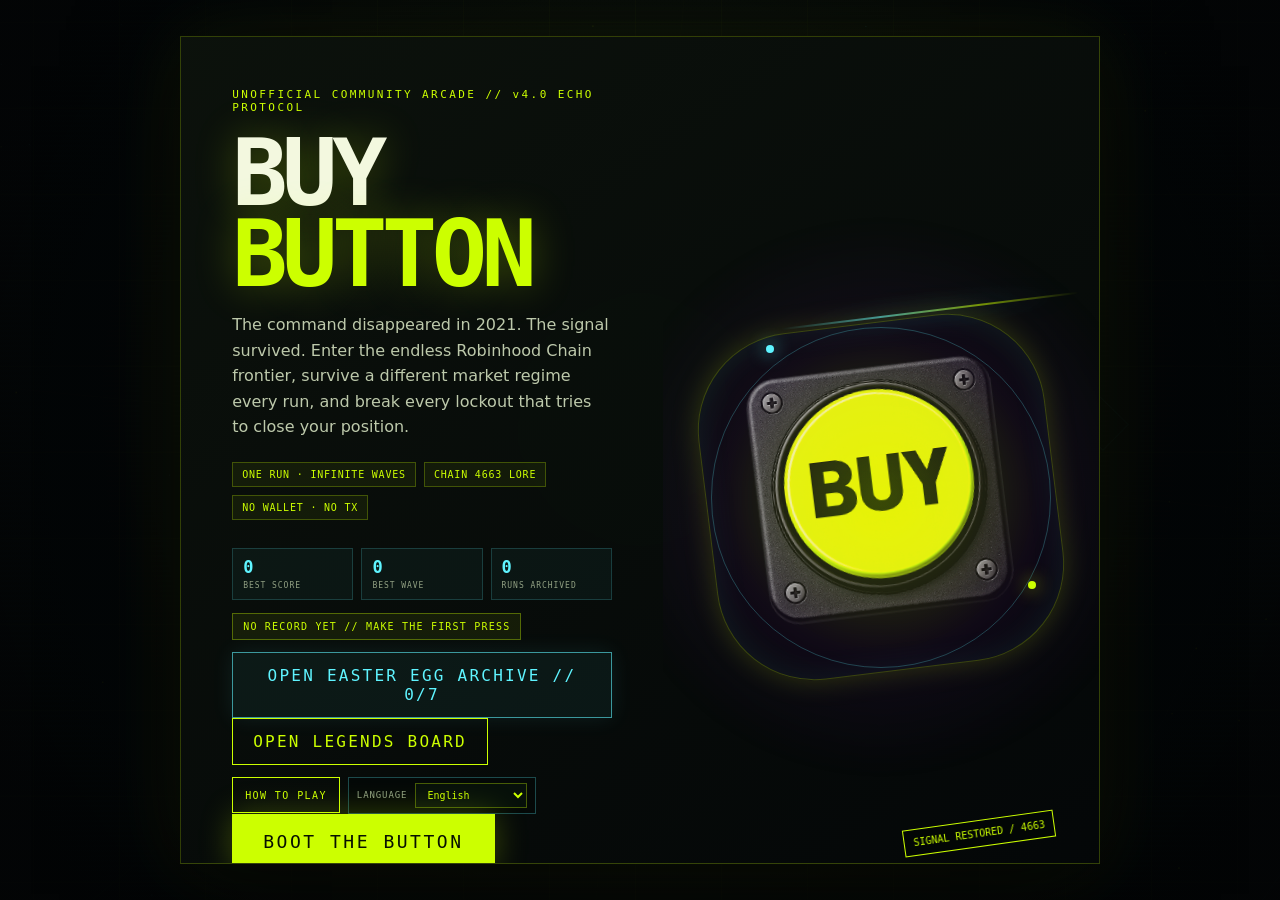
==== commit 0a356429: "Update game" ====
--- a/index.html
+++ b/index.html
@@ -531,6 +531,227 @@
     .easter-foot { display: flex; justify-content: space-between; align-items: center; gap: 12px; margin-top: 20px; color: var(--muted); font-size: 9px; line-height: 1.45; }
     .easter-foot span { max-width: 680px; }
 
+    /* Competitive archive: compact enough for a landscape phone, but still
+       readable when the same panel is opened on a desktop. */
+    #leaderboard {
+      position: fixed;
+      inset: 0;
+      z-index: 36;
+      display: grid;
+      place-items: center;
+      padding: 18px;
+      pointer-events: auto;
+      background:
+        radial-gradient(circle at 50% 36%, rgba(12, 56, 62, .34), rgba(2, 5, 6, .95) 72%),
+        rgba(2, 5, 6, .86);
+      transition: opacity .22s ease, visibility .22s ease;
+      overflow: auto;
+      overscroll-behavior: contain;
+      -webkit-overflow-scrolling: touch;
+      scrollbar-width: thin;
+    }
+    #leaderboard.hidden { opacity: 0; visibility: hidden; pointer-events: none; }
+    .leaderboard-card {
+      width: min(900px, 100%);
+      max-height: min(92vh, 860px);
+      overflow: auto;
+      padding: clamp(18px, 4vw, 34px);
+      border: 1px solid rgba(95,244,255,.36);
+      background: linear-gradient(145deg, rgba(7,20,20,.98), rgba(3,7,8,.97));
+      box-shadow: 0 0 90px rgba(95,244,255,.13), 0 30px 100px rgba(0,0,0,.82);
+    }
+    .leaderboard-head {
+      display: flex;
+      align-items: flex-start;
+      justify-content: space-between;
+      gap: 16px;
+    }
+    .leaderboard-head h2 {
+      margin: 9px 0 7px;
+      color: var(--cyan);
+      font-size: clamp(26px, 5vw, 50px);
+      line-height: .95;
+    }
+    .leaderboard-head p {
+      max-width: 660px;
+      margin: 0;
+      color: #c1d3cf;
+      font: 13px/1.55 system-ui, sans-serif;
+    }
+    .leaderboard-close {
+      flex: 0 0 auto;
+      min-height: 36px;
+      padding: 8px 11px;
+      font-size: 9px;
+    }
+    .leaderboard-toolbar {
+      display: flex;
+      align-items: center;
+      flex-wrap: wrap;
+      gap: 8px;
+      margin-top: 18px;
+    }
+    .leaderboard-status {
+      flex: 1 1 240px;
+      min-height: 32px;
+      padding: 8px 10px;
+      border: 1px solid rgba(204,255,0,.2);
+      background: rgba(204,255,0,.045);
+      color: var(--acid);
+      font-size: 9px;
+      line-height: 1.35;
+      letter-spacing: .06em;
+    }
+    .leaderboard-toolbar .ghost-btn {
+      min-height: 32px;
+      padding: 7px 10px;
+      font-size: 9px;
+    }
+    .leaderboard-table-wrap {
+      margin-top: 12px;
+      overflow-x: auto;
+      border: 1px solid rgba(95,244,255,.16);
+      background: rgba(95,244,255,.025);
+    }
+    .leaderboard-table {
+      min-width: 560px;
+      padding: 7px;
+    }
+    .leaderboard-row {
+      display: grid;
+      grid-template-columns: 44px minmax(160px, 1.7fr) repeat(4, minmax(64px, .72fr));
+      align-items: center;
+      gap: 8px;
+      min-height: 42px;
+      padding: 7px 9px;
+      border-bottom: 1px solid rgba(255,255,255,.07);
+      color: #d8e7d2;
+      font-size: 10px;
+    }
+    .leaderboard-row:last-child { border-bottom: 0; }
+    .leaderboard-row.header {
+      min-height: 30px;
+      color: var(--muted);
+      font-size: 8px;
+      letter-spacing: .1em;
+      text-transform: uppercase;
+    }
+    .leaderboard-row.top { background: linear-gradient(90deg, rgba(204,255,0,.09), rgba(95,244,255,.03)); }
+    .leaderboard-row.me { outline: 1px solid rgba(204,255,0,.48); outline-offset: -1px; }
+    .leaderboard-rank { color: var(--acid); font-weight: 900; text-align: center; }
+    .leaderboard-player { min-width: 0; }
+    .leaderboard-player b {
+      display: block;
+      overflow: hidden;
+      color: #f2ffd9;
+      font-size: 11px;
+      text-overflow: ellipsis;
+      white-space: nowrap;
+    }
+    .leaderboard-player small {
+      display: block;
+      margin-top: 3px;
+      overflow: hidden;
+      color: var(--muted);
+      font-size: 8px;
+      text-overflow: ellipsis;
+      white-space: nowrap;
+    }
+    .leaderboard-score { color: var(--cyan); font-weight: 900; text-align: right; }
+    .leaderboard-empty {
+      padding: 24px 12px;
+      color: var(--muted);
+      font-size: 10px;
+      line-height: 1.5;
+      text-align: center;
+    }
+    .leaderboard-profile {
+      margin-top: 16px;
+      padding: 13px;
+      border: 1px solid rgba(204,255,0,.18);
+      background: rgba(204,255,0,.035);
+    }
+    .leaderboard-profile h3 {
+      margin: 0 0 10px;
+      color: var(--acid);
+      font-size: 12px;
+      letter-spacing: .12em;
+    }
+    .leaderboard-profile-grid {
+      display: grid;
+      grid-template-columns: repeat(2, minmax(0, 1fr));
+      gap: 9px;
+    }
+    .leaderboard-profile label {
+      display: grid;
+      gap: 5px;
+      color: var(--muted);
+      font-size: 9px;
+      letter-spacing: .08em;
+    }
+    .leaderboard-profile input {
+      width: 100%;
+      min-height: 38px;
+      border: 1px solid rgba(95,244,255,.28);
+      border-radius: 0;
+      padding: 8px 9px;
+      background: #07100a;
+      color: var(--ink);
+      font: 12px system-ui, sans-serif;
+      outline: none;
+      user-select: text;
+      -webkit-user-select: text;
+    }
+    .leaderboard-profile input:focus {
+      border-color: var(--acid);
+      box-shadow: 0 0 16px rgba(204,255,0,.16);
+    }
+    .leaderboard-profile-actions {
+      display: flex;
+      align-items: center;
+      flex-wrap: wrap;
+      gap: 8px;
+      margin-top: 10px;
+    }
+    .leaderboard-profile-actions .main-btn,
+    .leaderboard-profile-actions .ghost-btn {
+      min-height: 36px;
+      padding: 8px 12px;
+      font-size: 9px;
+    }
+    .leaderboard-profile-status {
+      min-height: 16px;
+      margin-top: 8px;
+      color: var(--cyan);
+      font-size: 9px;
+      line-height: 1.4;
+    }
+    .leaderboard-privacy {
+      margin-top: 10px;
+      color: var(--muted);
+      font: 10px/1.45 system-ui, sans-serif;
+    }
+    @media (max-width: 560px) {
+      #leaderboard { padding: 9px; }
+      .leaderboard-card { max-height: calc(100dvh - 14px); padding: 14px; }
+      .leaderboard-head { gap: 8px; }
+      .leaderboard-head h2 { font-size: clamp(23px, 8vw, 34px); }
+      .leaderboard-head p { font-size: 11px; line-height: 1.4; }
+      .leaderboard-profile-grid { grid-template-columns: 1fr; }
+      .leaderboard-toolbar { margin-top: 12px; }
+      .leaderboard-toolbar .ghost-btn { flex: 1 1 120px; }
+    }
+    @media (orientation: landscape) and (max-height: 600px) {
+      #leaderboard { padding: 7px; }
+      .leaderboard-card { max-height: calc(100dvh - 12px); padding: 11px 14px; }
+      .leaderboard-head h2 { margin: 5px 0; font-size: clamp(21px, 6vh, 30px); }
+      .leaderboard-head p { font-size: 10px; line-height: 1.3; }
+      .leaderboard-toolbar { margin-top: 9px; }
+      .leaderboard-profile { margin-top: 10px; padding: 9px; }
+      .leaderboard-profile h3 { margin-bottom: 7px; font-size: 10px; }
+      .leaderboard-profile input { min-height: 32px; padding: 6px 8px; font-size: 11px; }
+    }
+
     #mobile { position: absolute; inset: 0; pointer-events: none; }
     #stick, #stick-knob { position: absolute; display: none; border-radius: 50%; pointer-events: none; }
     #stick { width: 128px; height: 128px; border: 1px solid rgba(204,255,0,.3); background: rgba(204,255,0,.05); }
@@ -1921,25 +2142,25 @@
   </style>
 </head>
 <body>
-  <canvas id="game" aria-label="BUY BUTTON Signal Run game canvas"></canvas>
+  <canvas id="game" aria-label="BUY BUTTON Signal Run game canvas" data-i18n-aria-label="canvasLabel"></canvas>
   <div id="supportNotice" class="support-notice hidden" role="alert">
     <div class="support-notice-card">
-      <h1>CANVAS SUPPORT REQUIRED</h1>
-      <p>This arcade build needs a current browser with HTML5 Canvas enabled. Update Chrome, Edge, Firefox, or Safari, then reopen this file.</p>
+      <h1 data-i18n="canvasSupportTitle">CANVAS SUPPORT REQUIRED</h1>
+      <p data-i18n="canvasSupportBody">This arcade build needs a current browser with HTML5 Canvas enabled. Update Chrome, Edge, Firefox, or Safari, then reopen this file.</p>
     </div>
   </div>
   <noscript>
     <div class="support-notice" role="alert">
       <div class="support-notice-card">
-        <h1>JAVASCRIPT REQUIRED</h1>
-        <p>Enable JavaScript in this browser, then reopen the game.</p>
+        <h1 data-i18n="javascriptTitle">JAVASCRIPT REQUIRED</h1>
+        <p data-i18n="javascriptBody">Enable JavaScript in this browser, then reopen the game.</p>
       </div>
     </div>
   </noscript>
   <div class="layer scanlines" aria-hidden="true"></div>
   <div class="layer vignette" aria-hidden="true"></div>
 
-  <section id="menu" aria-label="Main menu">
+  <section id="menu" aria-label="Main menu" data-i18n-aria-label="mainMenuLabel">
     <div class="menu-card">
       <div class="menu-copy">
         <div class="eyebrow" data-i18n="menuEyebrow">UNOFFICIAL COMMUNITY ARCADE // v4.0 ECHO PROTOCOL</div>
@@ -1950,18 +2171,19 @@
           <span class="chip" data-i18n="chipLore">CHAIN 4663 LORE</span>
           <span class="chip" data-i18n="chipNoWallet">NO WALLET · NO TX</span>
         </div>
-        <div class="record-strip" aria-label="Saved records">
+        <div class="record-strip" aria-label="Saved records" data-i18n-aria-label="savedRecordsLabel">
           <div class="record-cell"><b id="menuBestScore">0</b><span data-i18n="bestScore">BEST SCORE</span></div>
           <div class="record-cell"><b id="menuBestWave">0</b><span data-i18n="bestWave">BEST WAVE</span></div>
           <div class="record-cell"><b id="menuRuns">0</b><span data-i18n="runsArchived">RUNS ARCHIVED</span></div>
         </div>
-        <div class="record-badge" id="menuRecordBadge">NO RECORD YET // MAKE THE FIRST PRESS</div>
+        <div class="record-badge" id="menuRecordBadge" data-i18n="noRecord">NO RECORD YET // MAKE THE FIRST PRESS</div>
         <button class="ghost-btn easter-archive-btn" id="easterEggBtn" type="button" data-i18n="easterArchive">OPEN EASTER EGG ARCHIVE</button>
+        <button class="ghost-btn leaderboard-open-btn" id="leaderboardBtn" type="button" data-i18n="leaderboardOpen">OPEN LEGENDS BOARD</button>
         <div class="menu-utility-row">
           <button class="ghost-btn" id="tutorialBtn" type="button" data-i18n="howToPlay">HOW TO PLAY</button>
           <label class="language-picker" for="languageSelect">
             <span data-i18n="language">LANGUAGE</span>
-            <select id="languageSelect" aria-label="Choose language">
+            <select id="languageSelect" aria-label="Choose language" data-i18n-aria-label="chooseLanguage">
               <option value="en">English</option>
               <option value="fa">فارسی</option>
               <option value="es">Español</option>
@@ -1983,19 +2205,53 @@
         <div class="orbit"></div>
         <img src="./buy-button-hero.png" alt="" />
         <div class="art-scan"></div>
-        <div class="art-stamp">SIGNAL RESTORED / 4663</div>
+        <div class="art-stamp" data-i18n="artStamp">SIGNAL RESTORED / 4663</div>
       </div>
     </div>
   </section>
 
-  <section id="briefing" class="hidden" aria-label="Mission briefing">
+  <section id="leaderboard" class="hidden" aria-label="Legends leaderboard" data-i18n-aria-label="leaderboardLabel">
+    <div class="leaderboard-card">
+      <div class="leaderboard-head">
+        <div>
+          <div class="eyebrow" data-i18n="leaderboardEyebrow">GLOBAL ARCHIVE // LEGENDS ONLY</div>
+          <h2 data-i18n="leaderboardTitle">THE LEGENDS BOARD.</h2>
+          <p data-i18n="leaderboardBody">Push your run higher, earn a level, and leave a masked signal behind. Public boards show aliases only; your Gmail stays private.</p>
+        </div>
+        <button class="ghost-btn leaderboard-close" id="closeLeaderboardBtn" type="button" data-i18n="backMenu">BACK TO MENU</button>
+      </div>
+      <div class="leaderboard-toolbar">
+        <div class="leaderboard-status" id="leaderboardStatus" role="status" aria-live="polite"></div>
+        <button class="ghost-btn" id="refreshLeaderboardBtn" type="button" data-i18n="leaderboardRefresh">REFRESH BOARD</button>
+        <button class="ghost-btn" id="notifyLeaderboardBtn" type="button" data-i18n="leaderboardNotify">ENABLE RECORD ALERTS</button>
+      </div>
+      <div class="leaderboard-table-wrap">
+        <div class="leaderboard-table" id="leaderboardTable"></div>
+      </div>
+      <div class="leaderboard-profile">
+        <h3 data-i18n="leaderboardProfileTitle">PLAYER ID // PRIVATE GMAIL</h3>
+        <div class="leaderboard-profile-grid">
+          <label><span data-i18n="leaderboardAliasLabel">PUBLIC ALIAS</span><input id="leaderboardAlias" maxlength="24" autocomplete="nickname" data-i18n-placeholder="leaderboardAliasPlaceholder" placeholder="Legendary Operator" /></label>
+          <label><span data-i18n="leaderboardEmailLabel">GMAIL FOR RECORD CLAIM</span><input id="leaderboardEmail" type="email" maxlength="160" autocomplete="email" data-i18n-placeholder="leaderboardEmailPlaceholder" placeholder="you@gmail.com" /></label>
+        </div>
+        <div class="leaderboard-profile-actions">
+          <button class="main-btn" id="saveLeaderboardProfileBtn" type="button" data-i18n="leaderboardSaveProfile">SAVE PLAYER ID</button>
+          <button class="ghost-btn" id="clearLeaderboardProfileBtn" type="button" data-i18n="leaderboardClearProfile">CLEAR LOCAL ID</button>
+        </div>
+        <div class="leaderboard-profile-status" id="leaderboardProfileStatus" role="status" aria-live="polite"></div>
+        <div class="leaderboard-privacy" data-i18n="leaderboardPrivacy">Your email is stored locally for claim verification and is never rendered in the board. A production server should verify Gmail ownership before accepting global submissions.</div>
+      </div>
+    </div>
+  </section>
+
+  <section id="briefing" class="hidden" aria-label="Mission briefing" data-i18n-aria-label="briefingLabel">
     <div class="briefing-card">
       <div class="eyebrow" data-i18n="briefingEyebrow">ARCHIVE // 01.28.2021</div>
       <h2 data-i18n="briefingTitle">THE BUTTON WENT DARK.</h2>
       <p data-i18n="briefingBody">One frozen command became a legend. Years later, a green pulse wakes inside Chain 4663. It is not a promise of profit; it is a signal asking to be carried.</p>
       <div class="briefing-log">
-        “Every gate is a rule someone forgot to question. Every wave is a chance to press back.”
-        <br /><span style="color:var(--acid)">— SIGNAL LOG / UNKNOWN OPERATOR</span>
+        <span data-i18n="briefingQuote">“Every gate is a rule someone forgot to question. Every wave is a chance to press back.”</span>
+        <br /><span style="color:var(--acid)" data-i18n="briefingOperator">— SIGNAL LOG / UNKNOWN OPERATOR</span>
       </div>
       <div class="briefing-actions">
         <button class="main-btn" id="deployBtn" type="button" data-i18n="deploy">ENTER THE FRONTIER</button>
@@ -2005,7 +2261,7 @@
     </div>
   </section>
 
-  <section id="shop" class="hidden" aria-label="Upgrade terminal">
+  <section id="shop" class="hidden" aria-label="Upgrade terminal" data-i18n-aria-label="shopLabel">
     <div class="shop-card">
       <div class="shop-head">
         <div>
@@ -2025,17 +2281,17 @@
     </div>
   </section>
 
-  <section id="levelup" class="hidden" aria-label="Level up choices">
+  <section id="levelup" class="hidden" aria-label="Level up choices" data-i18n-aria-label="levelupLabel">
     <div class="levelup-card">
       <div class="eyebrow" data-i18n="levelEyebrow">SIGNAL BREAKTHROUGH // LEVEL UP</div>
       <h2 data-i18n="levelTitle">CHOOSE YOUR EDGE.</h2>
       <p data-i18n="levelBody">The crowd noticed the streak. Pick one instant mutation; the choice is yours.</p>
-      <div class="run-progress" id="levelProgress">LEVEL 1 // NEXT BREAKTHROUGH 100 XP</div>
+      <div class="run-progress" id="levelProgress" data-i18n="levelProgress">LEVEL 1 // NEXT BREAKTHROUGH 100 XP</div>
       <div class="levelup-grid" id="levelupGrid"></div>
     </div>
   </section>
 
-  <section id="easterEggs" class="hidden" aria-label="Easter egg archive">
+  <section id="easterEggs" class="hidden" aria-label="Easter egg archive" data-i18n-aria-label="easterLabel">
     <div class="easter-card">
       <div class="easter-head">
         <div>
@@ -2053,12 +2309,12 @@
     </div>
   </section>
 
-  <section id="pause" class="hidden" aria-label="Paused">
+  <section id="pause" class="hidden" aria-label="Paused" data-i18n-aria-label="pauseLabel">
     <div class="pause-card">
       <div class="eyebrow" data-i18n="pauseEyebrow">SIGNAL HOLD</div>
       <h2 data-i18n="pauseTitle">PAUSED.</h2>
       <p data-i18n="pauseBody">The Button is waiting. Nothing moves while the signal is on hold. Tune the run before you jump back in.</p>
-      <div class="settings-panel" aria-label="Game settings">
+        <div class="settings-panel" aria-label="Game settings" data-i18n-aria-label="settingsLabel">
         <div class="settings-head"><b data-i18n="controlCenter">CONTROL CENTER</b><span id="settingsStatus">LIVE PROFILE</span></div>
         <div class="settings-grid">
           <label class="setting-row">
@@ -2068,7 +2324,7 @@
           <label class="setting-row">
             <span class="setting-copy"><b data-i18n="language">LANGUAGE</b><span data-i18n="languageHint">Choose the interface language. Your choice is saved on this device.</span></span>
             <span class="setting-control">
-              <select id="pauseLanguageSelect" aria-label="Choose language">
+              <select id="pauseLanguageSelect" aria-label="Choose language" data-i18n-aria-label="chooseLanguage">
                 <option value="en">English</option>
                 <option value="fa">فارسی</option>
                 <option value="es">Español</option>
@@ -2104,7 +2360,7 @@
             <span class="setting-control"><input id="hapticsToggle" type="checkbox" checked /><output id="hapticsValue">ON</output></span>
           </label>
         </div>
-        <div class="settings-note" id="settingsNote">Settings save automatically on this device. Press <b>F</b> to toggle auto-fire; press <b>+</b>/<b>-</b> to adjust zoom. <b>X</b> casts the selected Easter power; <b>Z</b> routes it.</div>
+        <div class="settings-note" id="settingsNote" data-i18n="settingsNote">Settings save automatically on this device. Press F to toggle auto-fire; press +/- to adjust zoom. X casts the selected Easter power; Z routes it.</div>
       </div>
       <div class="pause-actions">
         <button class="ghost-btn" id="resetSettingsBtn" type="button" data-i18n="resetSettings">RESET SETTINGS</button>
@@ -2114,7 +2370,7 @@
     </div>
   </section>
 
-  <section id="gameover" class="hidden" aria-label="Run complete">
+  <section id="gameover" class="hidden" aria-label="Run complete" data-i18n-aria-label="gameoverLabel">
       <div class="gameover-card">
         <div class="eyebrow" data-i18n="gameoverEyebrow">SIGNAL LOST // RUN ARCHIVE</div>
         <h2 data-i18n="gameoverTitle">LIQUIDATED.</h2>
@@ -2127,11 +2383,13 @@
           <div class="run-stat"><b id="finalLevel">1</b><span data-i18n="level">LEVEL</span></div>
         </div>
         <div class="previous-record" id="previousRecord"></div>
+        <div class="leaderboard-profile-status" id="recordClaimStatus" role="status" aria-live="polite"></div>
+        <button class="ghost-btn" id="gameoverLeaderboardBtn" type="button" data-i18n="leaderboardOpen">OPEN LEGENDS BOARD</button>
         <button class="danger-btn" id="restartBtn" type="button" data-i18n="buyAgain">BUY AGAIN</button>
     </div>
   </section>
 
-  <section id="ui" aria-label="Game interface">
+  <section id="ui" aria-label="Game interface" data-i18n-aria-label="gameInterfaceLabel">
     <div class="top-hud">
       <div class="hud-box hud-left">
         <div class="hud-label" data-i18n="signalIntegrity">SIGNAL INTEGRITY</div>
@@ -2153,7 +2411,7 @@
       </div>
     </div>
     <div class="boss-hud" id="bossHud">
-      <div class="boss-hud-line"><span class="boss-hud-name" id="bossNameText" data-i18n="boss">BOSS</span><span id="bossPhaseText">PHASE 1</span></div>
+      <div class="boss-hud-line"><span class="boss-hud-name" id="bossNameText" data-i18n="boss">BOSS</span><span id="bossPhaseText" data-i18n="bossPhase">PHASE 1</span></div>
       <div class="boss-track"><div class="boss-fill" id="bossFill"></div></div>
     </div>
     <div class="toast" id="toast" role="status" aria-live="polite"></div>
@@ -2161,18 +2419,18 @@
     <button class="lock-status" id="lockStatus" type="button" data-i18n="lockOn">LOCK-ON // SMART TARGET</button>
     <div class="combat-flash" id="combatFlash" aria-live="polite"></div>
     <button class="pause-hud-btn" id="pauseBtn" type="button" aria-label="Pause game" data-i18n-aria-label="pauseGame">Ⅱ</button>
-      <button class="touch-dash-btn" id="touchDashBtn" type="button" aria-label="Dash while moving" data-i18n="dash">DASH</button>
+      <button class="touch-dash-btn" id="touchDashBtn" type="button" aria-label="Dash while moving" data-i18n-aria-label="touchDashAria" data-i18n="dash">DASH</button>
       <div class="bottom-hud">
         <div class="weapon-bar" id="weaponBar"></div>
         <div class="center-readout">
           <div class="combo" id="comboText"></div>
           <div class="combat-readout" id="combatReadout"></div>
           <div class="egg-power-readout" id="eggPowerText"></div>
-          <button class="hud-toggle egg-power-btn" id="eggPowerBtn" type="button" aria-keyshortcuts="X Z" title="X activates the selected power. Shift-click or Z changes the route.">ECHO // LOCKED</button>
-          <div class="run-progress" id="levelText">LEVEL 1 // 0/100 XP</div>
+          <button class="hud-toggle egg-power-btn" id="eggPowerBtn" type="button" aria-keyshortcuts="X Z" title="X activates the selected power. Shift-click or Z changes the route." data-i18n-title="eggPowerTitle" data-i18n="eggPowerLocked">ECHO // LOCKED</button>
+          <div class="run-progress" id="levelText" data-i18n="levelHud">LEVEL 1 // 0/100 XP</div>
           <div class="objective" id="objectiveText" data-i18n="keepSignal">KEEP THE SIGNAL ALIVE</div>
         </div>
-        <button class="hud-toggle on" id="autoFireBtn" type="button">AUTO FIRE: ON</button>
+        <button class="hud-toggle on" id="autoFireBtn" type="button" data-i18n="autoFireLabel">AUTO FIRE: ON</button>
         <div class="ability-bar" id="abilityBar"></div>
       </div>
   </section>
@@ -2193,7 +2451,7 @@
     <div class="tutorial-card">
       <div class="tutorial-top">
         <div class="eyebrow" id="tutorialEyebrow">FIELD MANUAL // SIGNAL SCHOOL</div>
-        <button class="tutorial-close" id="tutorialClose" type="button" aria-label="Close tutorial">×</button>
+        <button class="tutorial-close" id="tutorialClose" type="button" aria-label="Close tutorial" data-i18n-aria-label="tutorialClose">×</button>
       </div>
       <div class="tutorial-step" id="tutorialStep">STEP 1 / 6</div>
       <div class="tutorial-progress" aria-hidden="true"><i id="tutorialProgressBar"></i></div>
@@ -2211,7 +2469,7 @@
   </section>
   <div id="touchGuide" class="touch-guide" role="status" aria-live="polite">
     <span id="touchGuideText">LEFT DRAG: MOVE · RIGHT HOLD: AIM/FIRE · DASH: ESCAPE</span>
-    <button id="touchGuideClose" type="button" aria-label="Close touch guide">×</button>
+    <button id="touchGuideClose" type="button" aria-label="Close touch guide" data-i18n-aria-label="touchGuideClose">×</button>
   </div>
 
   <script>
@@ -2298,7 +2556,7 @@
         try { if (typeof ctx.setLineDash === "function") ctx.setLineDash(segments); } catch (_) {}
       };
       const $ = (id) => document.getElementById(id);
-      const menu = $("menu"), briefing = $("briefing"), shop = $("shop"), pause = $("pause"), gameover = $("gameover"), levelup = $("levelup"), ui = $("ui");
+      const menu = $("menu"), briefing = $("briefing"), shop = $("shop"), pause = $("pause"), gameover = $("gameover"), levelup = $("levelup"), ui = $("ui"), leaderboard = $("leaderboard");
       const orientationPrompt = $("orientationPrompt"), orientationBtn = $("orientationBtn");
       const easterEggLayer = $("easterEggs");
       const ACID = "#ccff00", HOT = "#ff426d", CYAN = "#5ff4ff", VIOLET = "#ad84ff";
@@ -2648,7 +2906,322 @@
       for (const code of LOCALE_CODES) {
         LOCALES[code] = { ...LOCALES[code], ...(dynamicLocaleLabels[code] || {}) };
       }
+      // Every visible surface, including generated HUD cards and
+      // accessibility text, goes through the same locale pipeline.  These
+      // labels are kept separate from the story copy above so a language
+      // switch can refresh the live game without rebuilding the document.
+      const runtimeUiLabels = {
+        en: {
+          canvasLabel: "BUY BUTTON signal run game canvas",
+          canvasSupportTitle: "CANVAS SUPPORT REQUIRED",
+          canvasSupportBody: "This arcade build needs a current browser with HTML5 Canvas enabled. Update Chrome, Edge, Firefox, or Safari, then reopen this file.",
+          javascriptTitle: "JAVASCRIPT REQUIRED",
+          javascriptBody: "Enable JavaScript in this browser, then reopen the game.",
+          mainMenuLabel: "Main menu", savedRecordsLabel: "Saved records", chooseLanguage: "Choose language",
+          artStamp: "SIGNAL RESTORED / 4663", briefingLabel: "Mission briefing",
+          briefingQuote: "“Every gate is a rule someone forgot to question. Every wave is a chance to press back.”",
+          briefingOperator: "— SIGNAL LOG / UNKNOWN OPERATOR", shopLabel: "Upgrade terminal",
+          levelupLabel: "Level up choices", levelProgress: "LEVEL 1 // NEXT BREAKTHROUGH 100 XP",
+          easterLabel: "Easter egg archive", pauseLabel: "Paused", settingsLabel: "Game settings",
+          gameoverLabel: "Run complete", gameInterfaceLabel: "Game interface", bossPhase: "PHASE 1",
+          touchDashAria: "Dash while moving", eggPowerTitle: "X activates the selected power. Shift-click or Z changes the route.",
+          eggPowerLocked: "ECHO // LOCKED", levelHud: "LEVEL 1 // 0/100 XP",
+          autoFireLabel: "AUTO FIRE: ON", touchGuideClose: "Close touch guide",
+          ready: "READY", levelShort: "LV", patch: "PATCH", max: "MAX", equipped: "EQUIPPED",
+          online: "ONLINE", active: "ACTIVE", contract: "CONTRACT", bossLabel: "BOSS", eliteLabel: "ELITE",
+          threatLabel: "THREAT", phase: "PHASE", tier: "TIER", secured: "CACHE SECURED",
+          openBook: "OPEN BOOK", combo: "COMBO", xp: "XP", seconds: "s", times: "X",
+          castEggPower: "Cast {power} Easter power", eggPowerLocked: "Easter power echo locked"
+        },
+        fa: {
+          canvasLabel: "بوم بازی ران سیگنال BUY BUTTON",
+          canvasSupportTitle: "پشتیبانی از Canvas لازم است",
+          canvasSupportBody: "این نسخهٔ آرکید به مرورگر به‌روز با Canvas HTML5 نیاز دارد. Chrome، Edge، Firefox یا Safari را به‌روز کن و فایل را دوباره باز کن.",
+          javascriptTitle: "جاوااسکریپت لازم است", javascriptBody: "جاوااسکریپت را در این مرورگر فعال کن و بازی را دوباره باز کن.",
+          mainMenuLabel: "منوی اصلی", savedRecordsLabel: "رکوردهای ذخیره‌شده", chooseLanguage: "انتخاب زبان",
+          artStamp: "سیگنال بازیابی شد / ۴۶۶۳", briefingLabel: "توضیح مأموریت",
+          briefingQuote: "«هر دروازه قانونی است که کسی فراموش کرده به چالش بکشد؛ هر موج فرصتی برای فشار برگشت است.»",
+          briefingOperator: "— گزارش سیگنال / اپراتور ناشناس", shopLabel: "ترمینال ارتقا",
+          levelupLabel: "انتخاب‌های ارتقا", levelProgress: "سطح ۱ // جهش بعدی ۱۰۰ XP",
+          easterLabel: "آرشیو ایستراِگ", pauseLabel: "مکث", settingsLabel: "تنظیمات بازی",
+          gameoverLabel: "پایان ران", gameInterfaceLabel: "رابط بازی", bossPhase: "فاز ۱",
+          touchDashAria: "DASH هنگام حرکت", eggPowerTitle: "X توان انتخاب‌شده را فعال می‌کند؛ با Shift+کلیک یا Z مسیر را عوض کن.",
+          eggPowerLocked: "اکو // قفل", levelHud: "سطح ۱ // ۰/۱۰۰ XP",
+          autoFireLabel: "شلیک خودکار: روشن", touchGuideClose: "بستن راهنمای لمس",
+          ready: "آماده", levelShort: "سطح", patch: "ارتقا", max: "حداکثر", equipped: "مجهز",
+          online: "فعال", active: "فعال", contract: "قرارداد", bossLabel: "باس", eliteLabel: "الیت",
+          threatLabel: "تهدید", phase: "فاز", tier: "رده", secured: "کش امن شد",
+          openBook: "دفتر باز", combo: "کمبو", xp: "XP", seconds: "ثانیه", times: "بار",
+          castEggPower: "اجرای توان ایسترگ {power}", eggPowerLocked: "اکوی توان ایسترگ قفل است"
+        },
+        es: {
+          canvasLabel: "Lienzo de la partida BUY BUTTON", canvasSupportTitle: "SE REQUIERE SOPORTE CANVAS",
+          canvasSupportBody: "Esta versión arcade necesita un navegador actual con Canvas HTML5. Actualiza Chrome, Edge, Firefox o Safari y vuelve a abrir el archivo.",
+          javascriptTitle: "SE REQUIERE JAVASCRIPT", javascriptBody: "Activa JavaScript en este navegador y vuelve a abrir el juego.",
+          mainMenuLabel: "Menú principal", savedRecordsLabel: "Récords guardados", chooseLanguage: "Elegir idioma",
+          artStamp: "SEÑAL RESTAURADA / 4663", briefingLabel: "Briefing de misión",
+          briefingQuote: "«Cada puerta es una regla que alguien olvidó cuestionar; cada ola es una oportunidad de responder.»",
+          briefingOperator: "— REGISTRO DE SEÑAL / OPERADOR DESCONOCIDO", shopLabel: "Terminal de mejoras",
+          levelupLabel: "Elecciones de nivel", levelProgress: "NIVEL 1 // PRÓXIMO AVANCE 100 XP",
+          easterLabel: "Archivo de easter eggs", pauseLabel: "En pausa", settingsLabel: "Ajustes del juego",
+          gameoverLabel: "Partida terminada", gameInterfaceLabel: "Interfaz del juego", bossPhase: "FASE 1",
+          touchDashAria: "DASH mientras te mueves", eggPowerTitle: "X activa el poder elegido. Shift-clic o Z cambia la ruta.",
+          eggPowerLocked: "ECO // BLOQUEADO", levelHud: "NIVEL 1 // 0/100 XP",
+          autoFireLabel: "DISPARO AUTO: ACT.", touchGuideClose: "Cerrar guía táctil",
+          ready: "LISTO", levelShort: "NIV", patch: "MEJORA", max: "MÁX", equipped: "EQUIPADO",
+          online: "ACTIVO", active: "ACTIVO", contract: "CONTRATO", bossLabel: "JEFE", eliteLabel: "ÉLITE",
+          threatLabel: "AMENAZA", phase: "FASE", tier: "NIVEL", secured: "CAJA ASEGURADA",
+          openBook: "LIBRO ABIERTO", combo: "COMBO", xp: "XP", seconds: "s", times: "VECES",
+          castEggPower: "Activar poder secreto {power}", eggPowerLocked: "Eco de poder secreto bloqueado"
+        },
+        ar: {
+          canvasLabel: "لوحة لعبة BUY BUTTON", canvasSupportTitle: "يلزم دعم Canvas",
+          canvasSupportBody: "تحتاج هذه النسخة إلى متصفح حديث يدعم Canvas HTML5. حدّث Chrome أو Edge أو Firefox أو Safari ثم افتح الملف مجدداً.",
+          javascriptTitle: "يلزم JavaScript", javascriptBody: "فعّل JavaScript في هذا المتصفح ثم افتح اللعبة مجدداً.",
+          mainMenuLabel: "القائمة الرئيسية", savedRecordsLabel: "السجلات المحفوظة", chooseLanguage: "اختر اللغة",
+          artStamp: "عادت الإشارة / 4663", briefingLabel: "موجز المهمة",
+          briefingQuote: "«كل بوابة قاعدة نسي أحدهم مساءلتها؛ وكل موجة فرصة للضغط من جديد.»",
+          briefingOperator: "— سجل الإشارة / مشغّل مجهول", shopLabel: "محطة التطوير",
+          levelupLabel: "اختيارات المستوى", levelProgress: "المستوى 1 // الاختراق التالي 100 XP",
+          easterLabel: "أرشيف الأسرار", pauseLabel: "متوقف", settingsLabel: "إعدادات اللعبة",
+          gameoverLabel: "انتهت الجولة", gameInterfaceLabel: "واجهة اللعبة", bossPhase: "المرحلة 1",
+          touchDashAria: "اندفع أثناء الحركة", eggPowerTitle: "X يفعّل القوة المختارة؛ Shift+نقرة أو Z يغيّر المسار.",
+          eggPowerLocked: "صدى // مقفل", levelHud: "المستوى 1 // 0/100 XP",
+          autoFireLabel: "إطلاق تلقائي: تشغيل", touchGuideClose: "إغلاق دليل اللمس",
+          ready: "جاهز", levelShort: "مستوى", patch: "تطوير", max: "أقصى", equipped: "مجهز",
+          online: "نشط", active: "نشط", contract: "عقد", bossLabel: "زعيم", eliteLabel: "نخبة",
+          threatLabel: "تهديد", phase: "مرحلة", tier: "رتبة", secured: "تم تأمين المخزون",
+          openBook: "سجل مفتوح", combo: "كومبو", xp: "XP", seconds: "ث", times: "مرات",
+          castEggPower: "فعّل القوة السرية {power}", eggPowerLocked: "صدى القوة السرية مقفل"
+        },
+        fr: {
+          canvasLabel: "Canevas de la partie BUY BUTTON", canvasSupportTitle: "SUPPORT CANVAS REQUIS",
+          canvasSupportBody: "Cette version arcade nécessite un navigateur récent avec Canvas HTML5. Mettez Chrome, Edge, Firefox ou Safari à jour puis rouvrez le fichier.",
+          javascriptTitle: "JAVASCRIPT REQUIS", javascriptBody: "Activez JavaScript dans ce navigateur puis rouvrez le jeu.",
+          mainMenuLabel: "Menu principal", savedRecordsLabel: "Records sauvegardés", chooseLanguage: "Choisir la langue",
+          artStamp: "SIGNAL RESTAURÉ / 4663", briefingLabel: "Briefing de mission",
+          briefingQuote: "«Chaque porte est une règle oubliée; chaque vague est une chance de riposter.»",
+          briefingOperator: "— JOURNAL DU SIGNAL / OPÉRATEUR INCONNU", shopLabel: "Terminal d’amélioration",
+          levelupLabel: "Choix de niveau", levelProgress: "NIVEAU 1 // PROCHAIN ESSOR 100 XP",
+          easterLabel: "Archive des easter eggs", pauseLabel: "En pause", settingsLabel: "Paramètres du jeu",
+          gameoverLabel: "Run terminé", gameInterfaceLabel: "Interface du jeu", bossPhase: "PHASE 1",
+          touchDashAria: "DASH en mouvement", eggPowerTitle: "X active le pouvoir choisi. Shift-clic ou Z change la route.",
+          eggPowerLocked: "ÉCHO // VERROUILLÉ", levelHud: "NIVEAU 1 // 0/100 XP",
+          autoFireLabel: "TIR AUTO : ON", touchGuideClose: "Fermer le guide tactile",
+          ready: "PRÊT", levelShort: "NIV", patch: "PATCH", max: "MAX", equipped: "ÉQUIPÉ",
+          online: "ACTIF", active: "ACTIF", contract: "CONTRAT", bossLabel: "BOSS", eliteLabel: "ÉLITE",
+          threatLabel: "MENACE", phase: "PHASE", tier: "RANG", secured: "CACHE SÉCURISÉ",
+          openBook: "LIVRE OUVERT", combo: "COMBO", xp: "XP", seconds: "s", times: "FOIS",
+          castEggPower: "Lancer le pouvoir secret {power}", eggPowerLocked: "Écho du pouvoir secret verrouillé"
+        },
+        de: {
+          canvasLabel: "BUY BUTTON Signal-Run-Canvas", canvasSupportTitle: "CANVAS-UNTERSTÜTZUNG ERFORDERLICH",
+          canvasSupportBody: "Diese Arcade-Version benötigt einen aktuellen Browser mit aktiviertem HTML5-Canvas. Aktualisiere Chrome, Edge, Firefox oder Safari und öffne die Datei erneut.",
+          javascriptTitle: "JAVASCRIPT ERFORDERLICH", javascriptBody: "Aktiviere JavaScript in diesem Browser und öffne das Spiel erneut.",
+          mainMenuLabel: "Hauptmenü", savedRecordsLabel: "Gespeicherte Rekorde", chooseLanguage: "Sprache wählen",
+          artStamp: "SIGNAL WIEDERHERGESTELLT / 4663", briefingLabel: "Missionsbriefing",
+          briefingQuote: "„Jedes Tor ist eine Regel, die niemand mehr hinterfragt; jede Welle ist eine Chance zum Gegenschlag.“",
+          briefingOperator: "— SIGNALPROTOKOLL / UNBEKANNTER OPERATOR", shopLabel: "Upgrade-Terminal",
+          levelupLabel: "Levelwahl", levelProgress: "LEVEL 1 // NÄCHSTER DURCHBRUCH 100 XP",
+          easterLabel: "Easter-Egg-Archiv", pauseLabel: "Pausiert", settingsLabel: "Spieleinstellungen",
+          gameoverLabel: "Lauf beendet", gameInterfaceLabel: "Spieloberfläche", bossPhase: "PHASE 1",
+          touchDashAria: "Dash während der Bewegung", eggPowerTitle: "X aktiviert die gewählte Kraft. Shift-Klick oder Z wechselt die Route.",
+          eggPowerLocked: "ECHO // GESPERRT", levelHud: "LEVEL 1 // 0/100 XP",
+          autoFireLabel: "AUTO-FEUER: AN", touchGuideClose: "Touch-Hilfe schließen",
+          ready: "BEREIT", levelShort: "LV", patch: "PATCH", max: "MAX", equipped: "AUSGERÜSTET",
+          online: "AKTIV", active: "AKTIV", contract: "VERTRAG", bossLabel: "BOSS", eliteLabel: "ELITE",
+          threatLabel: "BEDROHUNG", phase: "PHASE", tier: "RANG", secured: "CACHE GESICHERT",
+          openBook: "OFFENES BUCH", combo: "KOMBO", xp: "XP", seconds: "s", times: "MAL",
+          castEggPower: "Easter-Kraft {power} wirken", eggPowerLocked: "Easter-Kraft-Echo gesperrt"
+        },
+        pt: {
+          canvasLabel: "Canvas da partida BUY BUTTON", canvasSupportTitle: "SUPORTE A CANVAS NECESSÁRIO",
+          canvasSupportBody: "Esta versão arcade precisa de um navegador atual com Canvas HTML5 ativado. Atualize Chrome, Edge, Firefox ou Safari e reabra o arquivo.",
+          javascriptTitle: "JAVASCRIPT NECESSÁRIO", javascriptBody: "Ative o JavaScript neste navegador e reabra o jogo.",
+          mainMenuLabel: "Menu principal", savedRecordsLabel: "Recordes salvos", chooseLanguage: "Escolher idioma",
+          artStamp: "SINAL RESTAURADO / 4663", briefingLabel: "Briefing da missão",
+          briefingQuote: "“Cada portão é uma regra que alguém esqueceu de questionar; cada onda é uma chance de reagir.”",
+          briefingOperator: "— REGISTRO DO SINAL / OPERADOR DESCONHECIDO", shopLabel: "Terminal de melhorias",
+          levelupLabel: "Escolhas de nível", levelProgress: "NÍVEL 1 // PRÓXIMO AVANÇO 100 XP",
+          easterLabel: "Arquivo de easter eggs", pauseLabel: "Pausado", settingsLabel: "Configurações do jogo",
+          gameoverLabel: "Partida encerrada", gameInterfaceLabel: "Interface do jogo", bossPhase: "FASE 1",
+          touchDashAria: "Dash enquanto se move", eggPowerTitle: "X ativa o poder escolhido. Shift-clique ou Z muda a rota.",
+          eggPowerLocked: "ECO // BLOQUEADO", levelHud: "NÍVEL 1 // 0/100 XP",
+          autoFireLabel: "TIRO AUTO: LIG.", touchGuideClose: "Fechar guia de toque",
+          ready: "PRONTO", levelShort: "NV", patch: "PATCH", max: "MÁX", equipped: "EQUIPADO",
+          online: "ATIVO", active: "ATIVO", contract: "CONTRATO", bossLabel: "CHEFE", eliteLabel: "ELITE",
+          threatLabel: "AMEAÇA", phase: "FASE", tier: "NÍVEL", secured: "CACHE PROTEÍDO",
+          openBook: "LIVRO ABERTO", combo: "COMBO", xp: "XP", seconds: "s", times: "VEZES",
+          castEggPower: "Ativar poder secreto {power}", eggPowerLocked: "Eco do poder secreto bloqueado"
+        },
+        tr: {
+          canvasLabel: "BUY BUTTON sinyal koşusu tuvali", canvasSupportTitle: "CANVAS DESTEĞİ GEREKLİ",
+          canvasSupportBody: "Bu arcade sürümü Canvas HTML5 etkin güncel bir tarayıcı ister. Chrome, Edge, Firefox veya Safari'yi güncelle ve dosyayı yeniden aç.",
+          javascriptTitle: "JAVASCRIPT GEREKLİ", javascriptBody: "Bu tarayıcıda JavaScript'i etkinleştir ve oyunu yeniden aç.",
+          mainMenuLabel: "Ana menü", savedRecordsLabel: "Kayıtlı rekorlar", chooseLanguage: "Dil seç",
+          artStamp: "SİNYAL GERİ YÜKLENDİ / 4663", briefingLabel: "Görev özeti",
+          briefingQuote: "“Her kapı sorgulanmayı unutmuş bir kuraldır; her dalga karşılık verme şansıdır.”",
+          briefingOperator: "— SİNYAL GÜNLÜĞÜ / BİLİNMEYEN OPERATÖR", shopLabel: "Yükseltme terminali",
+          levelupLabel: "Seviye seçimleri", levelProgress: "SEVİYE 1 // SONRAKİ ATILIM 100 XP",
+          easterLabel: "Easter egg arşivi", pauseLabel: "Duraklatıldı", settingsLabel: "Oyun ayarları",
+          gameoverLabel: "Koşu bitti", gameInterfaceLabel: "Oyun arayüzü", bossPhase: "AŞAMA 1",
+          touchDashAria: "Hareket ederken dash", eggPowerTitle: "X seçili gücü etkinleştirir. Shift-tık veya Z rotayı değiştirir.",
+          eggPowerLocked: "EKO // KİLİTLİ", levelHud: "SEVİYE 1 // 0/100 XP",
+          autoFireLabel: "OTO ATEŞ: AÇIK", touchGuideClose: "Dokunma yardımını kapat",
+          ready: "HAZIR", levelShort: "SV", patch: "YÜKSELT", max: "MAKS", equipped: "TAKILI",
+          online: "ETKİN", active: "AKTİF", contract: "SÖZLEŞME", bossLabel: "BOSS", eliteLabel: "ELİT",
+          threatLabel: "TEHDİT", phase: "AŞAMA", tier: "KADEME", secured: "KASA KİLİTLENDİ",
+          openBook: "AÇIK DEFTER", combo: "KOMBO", xp: "XP", seconds: "sn", times: "KEZ",
+          castEggPower: "{power} gizli gücünü kullan", eggPowerLocked: "Gizli güç yankısı kilitli"
+        },
+        ja: {
+          canvasLabel: "BUY BUTTON シグナルランのキャンバス", canvasSupportTitle: "CANVAS 対応が必要です",
+          canvasSupportBody: "このアーケード版には HTML5 Canvas 対応の最新ブラウザが必要です。Chrome、Edge、Firefox、Safari を更新して再度開いてください。",
+          javascriptTitle: "JAVASCRIPT が必要です", javascriptBody: "このブラウザで JavaScript を有効にしてゲームを再度開いてください。",
+          mainMenuLabel: "メインメニュー", savedRecordsLabel: "保存記録", chooseLanguage: "言語を選択",
+          artStamp: "シグナル復旧 / 4663", briefingLabel: "ミッション概要",
+          briefingQuote: "「すべてのゲートは誰かが疑うのを忘れたルール。すべてのウェーブは押し返す機会だ。」",
+          briefingOperator: "— シグナルログ / 不明なオペレーター", shopLabel: "アップグレード端末",
+          levelupLabel: "レベル選択", levelProgress: "レベル1 // 次の突破 100 XP",
+          easterLabel: "イースターエッグ記録", pauseLabel: "一時停止", settingsLabel: "ゲーム設定",
+          gameoverLabel: "ラン終了", gameInterfaceLabel: "ゲーム画面", bossPhase: "フェーズ1",
+          touchDashAria: "移動中にダッシュ", eggPowerTitle: "Xで選択中の力を発動。ShiftクリックまたはZでルート変更。",
+          eggPowerLocked: "エコー // ロック中", levelHud: "レベル1 // 0/100 XP",
+          autoFireLabel: "オート射撃：オン", touchGuideClose: "タッチガイドを閉じる",
+          ready: "準備完了", levelShort: "LV", patch: "強化", max: "最大", equipped: "装備中",
+          online: "起動", active: "有効", contract: "契約", bossLabel: "ボス", eliteLabel: "エリート",
+          threatLabel: "脅威", phase: "フェーズ", tier: "階級", secured: "キャッシュ確保",
+          openBook: "オープンブック", combo: "コンボ", xp: "XP", seconds: "秒", times: "回",
+          castEggPower: "秘密の力 {power} を発動", eggPowerLocked: "秘密の力のエコーはロック中"
+        },
+        zh: {
+          canvasLabel: "BUY BUTTON 信号奔跑画布", canvasSupportTitle: "需要 Canvas 支持",
+          canvasSupportBody: "此街机版本需要支持 HTML5 Canvas 的现代浏览器。请更新 Chrome、Edge、Firefox 或 Safari 后重新打开文件。",
+          javascriptTitle: "需要 JAVASCRIPT", javascriptBody: "请在此浏览器启用 JavaScript，然后重新打开游戏。",
+          mainMenuLabel: "主菜单", savedRecordsLabel: "已保存记录", chooseLanguage: "选择语言",
+          artStamp: "信号已恢复 / 4663", briefingLabel: "任务简报",
+          briefingQuote: "“每道门都是被遗忘的规则；每一波都是反击的机会。”",
+          briefingOperator: "— 信号日志 / 未知操作员", shopLabel: "升级终端",
+          levelupLabel: "等级选择", levelProgress: "等级 1 // 下一次突破 100 XP",
+          easterLabel: "彩蛋档案", pauseLabel: "已暂停", settingsLabel: "游戏设置",
+          gameoverLabel: "本局结束", gameInterfaceLabel: "游戏界面", bossPhase: "阶段 1",
+          touchDashAria: "移动时冲刺", eggPowerTitle: "X 激活当前能力；Shift 点击或 Z 切换路线。",
+          eggPowerLocked: "回声 // 已锁定", levelHud: "等级 1 // 0/100 XP",
+          autoFireLabel: "自动射击：开", touchGuideClose: "关闭触控提示",
+          ready: "就绪", levelShort: "等级", patch: "升级", max: "最大", equipped: "已装备",
+          online: "已启动", active: "生效", contract: "合约", bossLabel: "首领", eliteLabel: "精英",
+          threatLabel: "威胁", phase: "阶段", tier: "阶位", secured: "缓存已锁定",
+          openBook: "开放账本", combo: "连击", xp: "XP", seconds: "秒", times: "次",
+          castEggPower: "释放彩蛋能力 {power}", eggPowerLocked: "彩蛋能力回声已锁定"
+        },
+        hi: {
+          canvasLabel: "BUY BUTTON सिग्नल रन कैनवास", canvasSupportTitle: "CANVAS समर्थन आवश्यक",
+          canvasSupportBody: "इस आर्केड संस्करण के लिए HTML5 Canvas वाला आधुनिक ब्राउज़र चाहिए। Chrome, Edge, Firefox या Safari अपडेट करके फ़ाइल फिर खोलें।",
+          javascriptTitle: "JAVASCRIPT आवश्यक", javascriptBody: "इस ब्राउज़र में JavaScript चालू करें और गेम फिर खोलें।",
+          mainMenuLabel: "मुख्य मेन्यू", savedRecordsLabel: "सहेजे रिकॉर्ड", chooseLanguage: "भाषा चुनें",
+          artStamp: "सिग्नल बहाल / 4663", briefingLabel: "मिशन विवरण",
+          briefingQuote: "“हर द्वार एक भूला हुआ नियम है; हर लहर पलटवार का अवसर है।”",
+          briefingOperator: "— सिग्नल लॉग / अज्ञात ऑपरेटर", shopLabel: "अपग्रेड टर्मिनल",
+          levelupLabel: "स्तर विकल्प", levelProgress: "स्तर 1 // अगली छलांग 100 XP",
+          easterLabel: "ईस्टर एग संग्रह", pauseLabel: "रुका हुआ", settingsLabel: "गेम सेटिंग",
+          gameoverLabel: "रन समाप्त", gameInterfaceLabel: "गेम इंटरफ़ेस", bossPhase: "चरण 1",
+          touchDashAria: "चलते समय DASH", eggPowerTitle: "X चुनी शक्ति चलाता है; Shift-क्लिक या Z मार्ग बदलता है।",
+          eggPowerLocked: "इको // लॉक", levelHud: "स्तर 1 // 0/100 XP",
+          autoFireLabel: "ऑटो फायर: चालू", touchGuideClose: "टच गाइड बंद करें",
+          ready: "तैयार", levelShort: "स्तर", patch: "अपग्रेड", max: "अधिकतम", equipped: "सुसज्जित",
+          online: "सक्रिय", active: "चालू", contract: "अनुबंध", bossLabel: "बॉस", eliteLabel: "एलिट",
+          threatLabel: "खतरा", phase: "चरण", tier: "श्रेणी", secured: "कैश सुरक्षित",
+          openBook: "खुली किताब", combo: "कॉम्बो", xp: "XP", seconds: "सेकंड", times: "बार",
+          castEggPower: "ईस्टर शक्ति {power} चलाएँ", eggPowerLocked: "ईस्टर शक्ति इको लॉक है"
+        }
+      };
+      for (const code of LOCALE_CODES) {
+        LOCALES[code] = { ...LOCALES[code], ...(runtimeUiLabels[code] || runtimeUiLabels.en) };
+      }
+      const runtimeCommonRows = {
+        recovered: ["RECOVERED", "بازیابی شد", "RECUPERADO", "مسترد", "RÉCUPÉRÉ", "GEBORGEN", "RECUPERADO", "KURTARILDI", "回収済み", "已回收", "मिला"],
+        signalLocked: ["SIGNAL LOCKED", "سیگنال قفل است", "SEÑAL BLOQUEADA", "الإشارة مقفلة", "SIGNAL VERROUILLÉ", "SIGNAL GESPERRT", "SINAL BLOQUEADO", "SİNYAL KİLİTLİ", "シグナルロック中", "信号已锁定", "सिग्नल लॉक"],
+        unknownTrace: ["UNKNOWN TRACE", "ردپای ناشناخته", "TRAZA DESCONOCIDA", "أثر مجهول", "TRACE INCONNUE", "UNBEKANNTE SPUR", "RASTRO DESCONHECIDO", "BİLİNMEYEN İZ", "未知の痕跡", "未知线索", "अज्ञात ट्रेस"],
+        unknownTraceBody: ["The ledger has not decoded this signal yet.", "دفتر هنوز این سیگنال را رمزگشایی نکرده است.", "El registro aún no ha decodificado esta señal.", "لم يفك السجل هذه الإشارة بعد.", "Le registre n’a pas encore décodé ce signal.", "Das Ledger hat dieses Signal noch nicht entschlüsselt.", "O livro ainda não decodificou este sinal.", "Defter bu sinyali henüz çözmedi.", "台帳はまだこのシグナルを解読していません。", "账本尚未解码此信号。", "लेजर ने अभी यह सिग्नल डिकोड नहीं किया।"],
+        archiveMemorySaved: ["ARCHIVE // MEMORY SAVED ON THIS DEVICE", "آرشیو // روی این دستگاه ذخیره شد", "ARCHIVO // MEMORIA GUARDADA EN ESTE DISPOSITIVO", "الأرشيف // حُفظت الذاكرة على هذا الجهاز", "ARCHIVE // MÉMOIRE ENREGISTRÉE SUR CET APPAREIL", "ARCHIV // SPEICHER AUF DIESEM GERÄT GESPEICHERT", "ARQUIVO // MEMÓRIA SALVA NESTE DISPOSITIVO", "ARŞİV // BELLEK BU CİHAZA KAYDEDİLDİ", "アーカイブ // この端末に保存", "档案 // 记忆已保存在本设备", "आर्काइव // इस डिवाइस पर याद सेव"],
+        lockedEggAria: ["Locked easter egg", "ایسترگ قفل‌شده", "Easter egg bloqueado", "سر مقفل", "Easter egg verrouillé", "Gesperrtes Easter Egg", "Easter egg bloqueado", "Kilitli easter egg", "ロック中のイースターエッグ", "已锁定彩蛋", "लॉक किया ईस्टर एग"],
+        easterEgg: ["EASTER EGG", "ایسترگ", "EASTER EGG", "سر", "EASTER EGG", "EASTER EGG", "EASTER EGG", "EASTER EGG", "イースターエッグ", "彩蛋", "ईस्टर एग"],
+        hiddenLedger: ["HIDDEN LEDGER", "دفتر مخفی", "REGISTRO OCULTO", "السجل المخفي", "REGISTRE CACHÉ", "GEHEIMES LEDGER", "LIVRO OCULTO", "GİZLİ DEFTER", "隠し台帳", "隐藏账本", "गुप्त लेजर"],
+        legendaryTrace: ["LEGENDARY TRACE", "ردپای افسانه‌ای", "TRAZA LEGENDARIA", "أثر أسطوري", "TRACE LÉGENDAIRE", "LEGENDÄRE SPUR", "RASTRO LENDÁRIO", "EFSANE İZİ", "伝説の痕跡", "传奇线索", "लेजेंडरी ट्रेस"],
+        target: ["TARGET", "هدف", "OBJETIVO", "هدف", "CIBLE", "ZIEL", "ALVO", "HEDEF", "ターゲット", "目标", "लक्ष्य"],
+        bootSector: ["BOOT SECTOR", "بخش راه‌اندازی", "SECTOR DE ARRANQUE", "قطاع الإقلاع", "SECTEUR DE DÉMARRAGE", "STARTSEKTOR", "SETOR DE INICIALIZAÇÃO", "BAŞLANGIÇ SEKTÖRÜ", "ブートセクター", "启动扇区", "बूट सेक्टर"],
+        mempoolRush: ["MEMPOOL RUSH", "هجوم مم‌پول", "EMPUJE DEL MEMPOOL", "اندفاع الذاكرة", "RUÉE DU MEMPOOL", "MEMPOOL-RUSH", "CORRIDA DO MEMPOOL", "MEMPOOL AKINI", "メンプールラッシュ", "内存池冲刺", "मेमपूल रश"],
+        slippageFields: ["SLIPPAGE FIELDS", "میدان لغزش", "CAMPOS DE DESLIZAMIENTO", "حقول الانزلاق", "CHAMPS DE GLISSEMENT", "SLIPPAGE-FELDER", "CAMPOS DE DESLIZE", "KAYMA ALANLARI", "スリッページフィールド", "滑点区域", "स्लिपेज फ़ील्ड"],
+        sequencerRing: ["SEQUENCER RING", "حلقهٔ ترتیب‌دهنده", "ANILLO SECUENCIADOR", "حلقة التسلسل", "ANNEAU SÉQUENCEUR", "SEQUENZERRING", "ANEL SEQUENCIADOR", "SIRALAYICI HALKASI", "シーケンサーリング", "排序环", "सीक्वेंसर रिंग"]
+      };
+      for (const [key, row] of Object.entries(runtimeCommonRows)) {
+        for (const code of LOCALE_CODES) {
+          const slot = LOCALE_CODES.indexOf(code);
+          LOCALES[code][key] = row[slot] || row[0];
+        }
+      }
+      // Competitive archive labels are kept as compact rows too, so the
+      // leaderboard remains fully translated even when it is opened from a
+      // running session or a narrow landscape phone.
+      const leaderboardLocaleRows = {
+        leaderboardOpen: ["OPEN LEGENDS BOARD", "باز کردن جدول افسانه‌ها", "ABRIR TABLA DE LEYENDAS", "فتح لوحة الأساطير", "OUVRIR LE CLASSEMENT DES LÉGENDES", "LEGENDENLISTE ÖFFNEN", "ABRIR QUADRO DAS LENDAS", "EFSANELER TABLOSUNU AÇ", "レジェンドボードを開く", "打开传奇榜", "लेजेंड्स बोर्ड खोलें"],
+        leaderboardLabel: ["Legends leaderboard", "جدول رتبه‌بندی افسانه‌ها", "Tabla de leyendas", "لوحة الأساطير", "Classement des légendes", "Legenden-Rangliste", "Quadro das lendas", "Efsaneler liderlik tablosu", "レジェンドランキング", "传奇排行榜", "लेजेंड्स लीडरबोर्ड"],
+        leaderboardEyebrow: ["GLOBAL ARCHIVE // LEGENDS ONLY", "آرشیو جهانی // فقط افسانه‌ها", "ARCHIVO GLOBAL // SOLO LEYENDAS", "الأرشيف العالمي // للأساطير فقط", "ARCHIVE GLOBAL // LÉGENDES UNIQUEMENT", "GLOBALES ARCHIV // NUR LEGENDEN", "ARQUIVO GLOBAL // SÓ LENDAS", "GLOBAL ARŞİV // SADECE EFSANELER", "グローバルアーカイブ // レジェンド限定", "全球档案 // 仅限传奇", "ग्लोबल आर्काइव // केवल लेजेंड्स"],
+        leaderboardTitle: ["THE LEGENDS BOARD.", "تابلوی افسانه‌ها.", "EL TABLERO DE LAS LEYENDAS.", "لوحة الأساطير.", "LE TABLEAU DES LÉGENDES.", "DAS LEGENDENBOARD.", "O QUADRO DAS LENDAS.", "EFSANELER TABLOSU.", "レジェンドボード。", "传奇榜。", "लेजेंड्स बोर्ड।"],
+        leaderboardBody: ["Push your run higher, earn a level, and leave a masked signal behind. Public boards show aliases only; your Gmail stays private.", "رکوردت را بالاتر ببر، سطح بگیر و یک سیگنال ماسک‌شده جا بگذار. در جدول عمومی فقط نام مستعار دیده می‌شود؛ جیمیل خصوصی می‌ماند.", "Sube tu partida, gana nivel y deja una señal oculta. La tabla pública muestra solo alias; tu Gmail permanece privado.", "ارفع جولتك، اكسب مستوى واترك إشارة مقنّعة. تعرض اللوحة الاسم المستعار فقط؛ يبقى Gmail خاصاً.", "Faites monter votre run, gagnez des niveaux et laissez un signal masqué. Le classement public n’affiche que les alias; votre Gmail reste privé.", "Bringe deinen Run nach oben, verdiene Level und hinterlasse ein maskiertes Signal. Öffentlich erscheinen nur Aliase; dein Gmail bleibt privat.", "Leve sua corrida, ganhe níveis e deixe um sinal mascarado. O quadro público mostra apenas aliases; seu Gmail fica privado.", "Koşunu yükselt, seviye kazan ve maskeli bir sinyal bırak. Herkese açık tabloda yalnızca takma ad görünür; Gmail’in gizli kalır.", "ランを伸ばしてレベルを獲得し、マスクされたシグナルを残そう。公開ボードにはエイリアスだけ表示され、Gmailは非公開です。", "冲高你的对局，提升等级并留下掩码信号。公开榜只显示昵称；Gmail 保持私密。", "अपना रन ऊपर ले जाएँ, लेवल पाएँ और मास्क किया सिग्नल छोड़ें। सार्वजनिक बोर्ड पर केवल उपनाम दिखेगा; Gmail निजी रहेगा।"],
+        leaderboardRefresh: ["REFRESH BOARD", "تازه‌سازی جدول", "ACTUALIZAR TABLA", "تحديث اللوحة", "ACTUALISER", "BOARD AKTUALISIEREN", "ATUALIZAR QUADRO", "TABLOYU YENİLE", "ボードを更新", "刷新排行榜", "बोर्ड रीफ़्रेश करें"],
+        leaderboardNotify: ["ENABLE RECORD ALERTS", "فعال‌سازی اعلان رکورد", "ACTIVAR AVISOS DE RÉCORD", "تفعيل تنبيهات الأرقام القياسية", "ACTIVER LES ALERTES DE RECORD", "REKORD-ALARM AKTIVIEREN", "ATIVAR ALERTAS DE RECORDE", "REKOR UYARILARINI AÇ", "記録通知を有効化", "开启新纪录提醒", "रिकॉर्ड अलर्ट चालू करें"],
+        leaderboardProfileTitle: ["PLAYER ID // PRIVATE GMAIL", "شناسه بازیکن // جیمیل خصوصی", "ID DEL JUGADOR // GMAIL PRIVADO", "معرّف اللاعب // Gmail خاص", "ID JOUEUR // GMAIL PRIVÉ", "SPIELER-ID // PRIVATES GMAIL", "ID DO JOGADOR // GMAIL PRIVADO", "OYUNCU KİMLİĞİ // ÖZEL GMAIL", "プレイヤーID // 非公開Gmail", "玩家 ID // 私密 Gmail", "प्लेयर आईडी // निजी Gmail"],
+        leaderboardAliasLabel: ["PUBLIC ALIAS", "نام مستعار عمومی", "ALIAS PÚBLICO", "الاسم المستعار العام", "ALIAS PUBLIC", "ÖFFENTLICHER ALIAS", "ALIAS PÚBLICO", "GENEL TAKMA AD", "公開エイリアス", "公开昵称", "सार्वजनिक उपनाम"],
+        leaderboardEmailLabel: ["GMAIL FOR RECORD CLAIM", "جیمیل برای ثبت رکورد", "GMAIL PARA RECLAMAR EL RÉCORD", "GMAIL للمطالبة بالرقم", "GMAIL POUR REVENDIQUER LE RECORD", "GMAIL FÜR REKORDANSPRUCH", "GMAIL PARA VALIDAR O RECORDE", "REKOR SAHİPLİĞİ İÇİN GMAIL", "記録申請用Gmail", "用于认领纪录的 Gmail", "रिकॉर्ड क्लेम के लिए Gmail"],
+        leaderboardAliasPlaceholder: ["Legendary Operator", "اپراتور افسانه‌ای", "Operador legendario", "المشغّل الأسطوري", "Opérateur légendaire", "Legendärer Operator", "Operador lendário", "Efsane Operatör", "伝説のオペレーター", "传奇操作员", "लेजेंडरी ऑपरेटर"],
+        leaderboardEmailPlaceholder: ["you@gmail.com", "you@gmail.com", "tu@gmail.com", "you@gmail.com", "vous@gmail.com", "du@gmail.com", "voce@gmail.com", "sen@gmail.com", "you@gmail.com", "you@gmail.com", "you@gmail.com"],
+        leaderboardSaveProfile: ["SAVE PLAYER ID", "ذخیره شناسه بازیکن", "GUARDAR ID", "حفظ معرّف اللاعب", "ENREGISTRER L’ID", "SPIELER-ID SPEICHERN", "SALVAR ID", "OYUNCU KİMLİĞİNİ KAYDET", "プレイヤーIDを保存", "保存玩家 ID", "प्लेयर आईडी सेव करें"],
+        leaderboardClearProfile: ["CLEAR LOCAL ID", "پاک‌کردن شناسه محلی", "BORRAR ID LOCAL", "مسح المعرّف المحلي", "EFFACER L’ID LOCAL", "LOKALE ID LÖSCHEN", "LIMPAR ID LOCAL", "YEREL KİMLİĞİ TEMİZLE", "ローカルIDを消去", "清除本地 ID", "लोकल आईडी साफ़ करें"],
+        leaderboardPrivacy: ["Your email is stored locally for claim verification and is never rendered in the board. A production server should verify Gmail ownership before accepting global submissions.", "ایمیل فقط برای تأیید مالکیت محلی ذخیره می‌شود و هرگز در جدول نمایش داده نمی‌شود. سرور واقعی باید مالکیت جیمیل را پیش از ثبت جهانی تأیید کند.", "Tu email se guarda localmente para verificar la reclamación y nunca aparece en la tabla. Un servidor de producción debe verificar la propiedad de Gmail.", "يُحفظ بريدك محلياً للتحقق ولا يُعرض في اللوحة. يجب على الخادم الإنتاجي التحقق من ملكية Gmail قبل قبول الإرسال.", "Votre email est conservé localement pour vérification et n’est jamais affiché. Un serveur de production doit vérifier la propriété du Gmail.", "Deine E-Mail wird lokal zur Prüfung gespeichert und nie im Board angezeigt. Ein Produktionsserver muss die Gmail-Inhaberschaft prüfen.", "Seu email fica local para validação e nunca aparece no quadro. Um servidor de produção deve verificar a posse do Gmail.", "E-postan doğrulama için yerel tutulur ve tabloda gösterilmez. Üretim sunucusu küresel gönderimden önce Gmail sahipliğini doğrulamalı.", "メールは申請確認のため端末内に保存され、ボードには表示されません。本番サーバーはGmail所有権を確認してください。", "邮箱仅本地保存用于认领验证，榜单不会显示。生产服务器应先验证 Gmail 所有权。", "दावा सत्यापन के लिए ईमेल स्थानीय रूप से रखा जाता है और बोर्ड पर नहीं दिखता। प्रोडक्शन सर्वर को Gmail स्वामित्व सत्यापित करना चाहिए।"],
+        leaderboardOnline: ["GLOBAL BOARD ONLINE", "جدول جهانی آنلاین است", "TABLA GLOBAL ACTIVA", "اللوحة العالمية متصلة", "CLASSEMENT GLOBAL EN LIGNE", "GLOBALES BOARD ONLINE", "QUADRO GLOBAL ONLINE", "GLOBAL TABLO ÇEVRİMİÇİ", "グローバルボード接続中", "全球榜在线", "ग्लोबल बोर्ड ऑनलाइन"],
+        leaderboardLocal: ["LOCAL / OPEN TABS", "محلی / تب‌های باز", "LOCAL / PESTAÑAS ABIERTAS", "محلي / علامات مفتوحة", "LOCAL / ONGLETS OUVERTS", "LOKAL / OFFENE TABS", "LOCAL / ABAS ABERTAS", "YEREL / AÇIK SEKME", "ローカル / 開いているタブ", "本地 / 已打开标签页", "लोकल / खुले टैब"],
+        leaderboardEmpty: ["No claimed runs yet. Finish a run, save your Gmail, and become the first legend.", "هنوز رکوردی ثبت نشده. یک ران را تمام کن، جیمیل را ذخیره کن و اولین افسانه باش.", "Aún no hay partidas reclamadas. Termina una, guarda tu Gmail y sé la primera leyenda.", "لا توجد جولات مُطالَب بها. أنهِ جولة واحفظ Gmail وكن أول أسطورة.", "Aucun run revendiqué. Terminez-en un, enregistrez votre Gmail et devenez la première légende.", "Noch keine beanspruchten Runs. Beende einen, speichere dein Gmail und werde die erste Legende.", "Nenhuma corrida validada. Termine uma, salve seu Gmail e seja a primeira lenda.", "Henüz sahiplenilmiş koşu yok. Bir koşuyu bitir, Gmail’ini kaydet ve ilk efsane ol.", "申請済みのランはまだありません。ランを完了してGmailを保存し、最初のレジェンドになろう。", "还没有认领的对局。完成一局、保存 Gmail，成为第一位传奇。", "अभी कोई दावा किया रन नहीं। रन पूरा करें, Gmail सेव करें और पहली लेजेंड बनें।"],
+        leaderboardRank: ["RANK", "رتبه", "RANGO", "الترتيب", "RANG", "RANG", "RANKING", "SIRA", "順位", "排名", "रैंक"],
+        leaderboardPlayer: ["PLAYER", "بازیکن", "JUGADOR", "اللاعب", "JOUEUR", "SPIELER", "JOGADOR", "OYUNCU", "プレイヤー", "玩家", "प्लेयर"],
+        leaderboardScore: ["SCORE", "امتیاز", "PUNTOS", "النتيجة", "SCORE", "SCORE", "PONTOS", "SKOR", "スコア", "分数", "स्कोर"],
+        leaderboardWave: ["WAVE", "موج", "OLA", "موجة", "VAGUE", "WELLE", "ONDA", "DALGA", "ウェーブ", "波次", "लहर"],
+        leaderboardLevel: ["LEVEL", "سطح", "NIVEL", "المستوى", "NIVEAU", "LEVEL", "NÍVEL", "SEVİYE", "レベル", "等级", "स्तर"],
+        leaderboardValue: ["VALUE", "ارزش", "VALOR", "القيمة", "VALEUR", "WERT", "VALOR", "DEĞER", "価値", "价值", "मूल्य"],
+        leaderboardYou: ["YOU", "تو", "TÚ", "أنت", "VOUS", "DU", "VOCÊ", "SEN", "あなた", "你", "आप"],
+        leaderboardProfileSaved: ["PLAYER ID SAVED // RECORDS CAN NOW BE CLAIMED", "شناسه بازیکن ذخیره شد // رکوردها قابل ثبت‌اند", "ID GUARDADO // YA PUEDES RECLAMAR RÉCORDS", "تم حفظ المعرّف // يمكن المطالبة بالأرقام", "ID ENREGISTRÉ // LES RECORDS PEUVENT ÊTRE REVENDIQUÉS", "SPIELER-ID GESPEICHERT // REKORDE KÖNNEN BEANSPRUCHT WERDEN", "ID SALVO // OS RECORDES PODEM SER VALIDADOS", "OYUNCU KİMLİĞİ KAYDEDİLDİ // REKORLAR SAHİPLENİLEBİLİR", "プレイヤーID保存済み // 記録を申請できます", "玩家 ID 已保存 // 现在可认领纪录", "प्लेयर आईडी सेव // रिकॉर्ड क्लेम किए जा सकते हैं"],
+        leaderboardProfileCleared: ["LOCAL PLAYER ID CLEARED", "شناسه محلی پاک شد", "ID LOCAL BORRADO", "تم مسح المعرّف المحلي", "ID LOCAL EFFACÉ", "LOKALE SPIELER-ID GELÖSCHT", "ID LOCAL LIMPO", "YEREL OYUNCU KİMLİĞİ TEMİZLENDİ", "ローカルプレイヤーIDを消去しました", "本地玩家 ID 已清除", "लोकल प्लेयर आईडी साफ़"],
+        leaderboardNeedProfile: ["SAVE A GMAIL PLAYER ID BEFORE CLAIMING A RECORD.", "پیش از ثبت رکورد، شناسه و جیمیل را ذخیره کن.", "GUARDA UN ID CON GMAIL ANTES DE RECLAMAR.", "احفظ معرّف Gmail قبل المطالبة بالرقم.", "ENREGISTREZ UN ID GMAIL AVANT DE REVENDIQUER.", "SPEICHERE ZUERST EINE GMAIL-SPIELER-ID.", "SALVE UM ID COM GMAIL ANTES DE VALIDAR.", "REKOR İÇİN ÖNCE GMAIL KİMLİĞİNİ KAYDET.", "記録申請の前にGmail付きIDを保存してください。", "认领纪录前请先保存 Gmail 玩家 ID。", "रिकॉर्ड क्लेम से पहले Gmail प्लेयर आईडी सेव करें।"],
+        leaderboardInvalidEmail: ["USE A VALID GMAIL ADDRESS.", "یک نشانی معتبر جیمیل وارد کن.", "USA UNA DIRECCIÓN GMAIL VÁLIDA.", "استخدم عنوان Gmail صالحاً.", "UTILISEZ UNE ADRESSE GMAIL VALIDE.", "VERWENDE EINE GÜLTIGE GMAIL-ADRESSE.", "USE UM ENDEREÇO GMAIL VÁLIDO.", "GEÇERLİ BİR GMAIL ADRESİ KULLAN.", "有効なGmailアドレスを入力してください。", "请输入有效的 Gmail 地址。", "मान्य Gmail पता इस्तेमाल करें।"],
+        leaderboardSaved: ["RECORD CLAIMED // RANK #{rank} // LEVEL {level}", "رکورد ثبت شد // رتبهٔ {rank} // سطح {level}", "RÉCORD RECLAMADO // RANGO #{rank} // NIVEL {level}", "تمت المطالبة بالرقم // الترتيب #{rank} // المستوى {level}", "RECORD REVENDIQUÉ // RANG #{rank} // NIVEAU {level}", "REKORD BEANSPRUCHT // RANG #{rank} // LEVEL {level}", "RECORDE VALIDADO // RANK #{rank} // NÍVEL {level}", "REKOR SAHİPLENİLDİ // SIRA #{rank} // SEVİYE {level}", "記録申請完了 // #{rank}位 // レベル{level}", "纪录已认领 // 排名 #{rank} // 等级 {level}", "रिकॉर्ड क्लेम // रैंक #{rank} // लेवल {level}"],
+        leaderboardNewRecord: ["NEW LEGEND RECORD // {alias} REACHED LEVEL {level}", "رکورد تازهٔ افسانه‌ای // {alias} به سطح {level} رسید", "NUEVO RÉCORD DE LEYENDA // {alias} LLEGÓ AL NIVEL {level}", "رقم قياسي أسطوري جديد // وصل {alias} إلى المستوى {level}", "NOUVEAU RECORD DE LÉGENDE // {alias} ATTEINT LE NIVEAU {level}", "NEUER LEGENDENREKORD // {alias} ERREICHT LEVEL {level}", "NOVO RECORDE LENDÁRIO // {alias} CHEGOU AO NÍVEL {level}", "YENİ EFSANE REKORU // {alias} SEVİYE {level}’E ULAŞTI", "新レジェンド記録 // {alias} がレベル{level}到達", "传奇新纪录 // {alias} 达到 {level} 级", "नया लेजेंड रिकॉर्ड // {alias} लेवल {level} पर"],
+        leaderboardNewLeader: ["NEW #1 LEGEND // {alias} OWNS THE FRONTIER", "افسانهٔ شمارهٔ ۱ جدید // {alias} مرز را در اختیار دارد", "NUEVA LEYENDA #1 // {alias} DOMINA LA FRONTERA", "أسطورة جديدة #1 // {alias} يملك الحدود", "NOUVELLE LÉGENDE #1 // {alias} DOMINE LA FRONTIÈRE", "NEUE #1-LEGENDE // {alias} BEHERRSCHT DIE GRENZE", "NOVA LENDA #1 // {alias} DOMINA A FRONTEIRA", "YENİ #1 EFSANE // SINIRIN SAHİBİ {alias}", "新#1レジェンド // {alias} がフロンティアを制覇", "新的 #1 传奇 // {alias} 掌控边境", "नई #1 लेजेंड // {alias} फ्रंटियर का मालिक"],
+        leaderboardNotificationBlocked: ["BROWSER ALERTS ARE BLOCKED. ENABLE THEM IN SITE SETTINGS.", "اعلان مرورگر مسدود است؛ آن را از تنظیمات سایت فعال کن.", "LAS ALERTAS DEL NAVEGADOR ESTÁN BLOQUEADAS. ACTÍVALAS EN LOS AJUSTES.", "تنبيهات المتصفح محظورة؛ فعّلها من إعدادات الموقع.", "LES ALERTES DU NAVIGATEUR SONT BLOQUÉES. ACTIVEZ-LES DANS LES RÉGLAGES.", "BROWSER-ALARM IST BLOCKIERT. AKTIVIERE SIE IN DEN SEITENEINSTELLUNGEN.", "ALERTAS DO NAVEGADOR BLOQUEADAS. ATIVE-AS NAS CONFIGURAÇÕES.", "TARAYICI UYARILARI ENGELLİ. SİTE AYARLARINDAN AÇ.", "ブラウザ通知がブロックされています。サイト設定で許可してください。", "浏览器提醒被阻止，请在网站设置中开启。", "ब्राउज़र अलर्ट ब्लॉक हैं; साइट सेटिंग में चालू करें।"],
+        leaderboardNotificationEnabled: ["RECORD ALERTS ENABLED", "اعلان‌های رکورد فعال شد", "ALERTAS DE RÉCORD ACTIVADAS", "تم تفعيل تنبيهات الأرقام القياسية", "ALERTES DE RECORD ACTIVÉES", "REKORD-ALARM AKTIVIERT", "ALERTAS DE RECORDE ATIVADAS", "REKOR UYARILARI AÇILDI", "記録通知を有効にしました", "新纪录提醒已开启", "रिकॉर्ड अलर्ट चालू हैं"],
+        leaderboardSyncing: ["SYNCING GLOBAL BOARD…", "همگام‌سازی جدول جهانی…", "SINCRONIZANDO TABLA GLOBAL…", "جارٍ مزامنة اللوحة العالمية…", "SYNCHRONISATION DU CLASSEMENT…", "GLOBALES BOARD WIRD SYNCHRONISIERT…", "SINCRONIZANDO QUADRO GLOBAL…", "GLOBAL TABLO EŞİTLENİYOR…", "グローバルボードを同期中…", "正在同步全球榜…", "ग्लोबल बोर्ड सिंक हो रहा है…"],
+        leaderboardOffline: ["LOCAL BOARD // OPEN TABS SYNCED", "جدول محلی // تب‌های باز همگام‌اند", "TABLA LOCAL // PESTAÑAS SINCRONIZADAS", "لوحة محلية // تمت مزامنة العلامات المفتوحة", "CLASSEMENT LOCAL // ONGLETS SYNCHRONISÉS", "LOKALES BOARD // OFFENE TABS SYNCHRONISIERT", "QUADRO LOCAL // ABAS SINCRONIZADAS", "YEREL TABLO // AÇIK SEKME SENKRON", "ローカルボード // 開いているタブを同期", "本地榜 // 已同步打开的标签页", "लोकल बोर्ड // खुले टैब सिंक हैं"],
+        leaderboardSubmitFailed: ["GLOBAL SUBMISSION FAILED // LOCAL RECORD KEPT", "ثبت جهانی ناموفق بود // رکورد محلی نگه داشته شد", "FALLÓ EL ENVÍO GLOBAL // RÉCORD LOCAL GUARDADO", "فشل الإرسال العالمي // حُفظ الرقم محلياً", "ÉCHEC DE L’ENVOI GLOBAL // RECORD LOCAL CONSERVÉ", "GLOBALE ÜBERMITTLUNG FEHLGESCHLAGEN // LOKAL GESPEICHERT", "FALHA NO ENVIO GLOBAL // RECORDE LOCAL MANTIDO", "GLOBAL GÖNDERİM BAŞARISIZ // YEREL REKOR KORUNDU", "グローバル送信失敗 // ローカル記録は保存済み", "全球提交失败 // 已保留本地纪录", "ग्लोबल सबमिशन विफल // लोकल रिकॉर्ड सुरक्षित"],
+        leaderboardRecordBroadcast: ["RECORD SIGNAL // {alias} JUST BEAT THE BOARD", "سیگنال رکورد // {alias} جدول را شکست", "SEÑAL DE RÉCORD // {alias} ACABA DE SUPERAR LA TABLA", "إشارة رقم قياسي // {alias} تجاوز اللوحة الآن", "SIGNAL DE RECORD // {alias} VIENT DE DÉPASSER LE CLASSEMENT", "REKORDSIGNAL // {alias} HAT DAS BOARD GESCHLAGEN", "SINAL DE RECORDE // {alias} SUPEROU O QUADRO", "REKOR SİNYALİ // {alias} TABLOYU GEÇTİ", "記録シグナル // {alias} がボードを更新", "纪录信号 // {alias} 刚刚刷新排行榜", "रिकॉर्ड सिग्नल // {alias} ने बोर्ड को हराया"]
+      };
+      for (const [key, row] of Object.entries(leaderboardLocaleRows)) {
+        for (const code of LOCALE_CODES) {
+          const slot = LOCALE_CODES.indexOf(code);
+          LOCALES[code][key] = row[slot] || row[0];
+        }
+      }
       let currentLocale = initialLocale;
+      // The competitive archive is initialized inside the deferred combat
+      // layer below, while locale rendering lives in the outer IIFE. Keep
+      // stable outer hooks so a language switch can refresh the live board
+      // without leaking implementation details onto `window`.
+      let renderLeaderboard = null;
+      let syncLeaderboardProfileFields = null;
+      let openLeaderboardPanel = null;
+      let closeLeaderboardPanel = null;
+      let refreshLeaderboardPanel = null;
+      let enableLeaderboardNotificationsPanel = null;
+      let saveLeaderboardProfilePanel = null;
+      let clearLeaderboardProfilePanel = null;
       const localeValue = (key, fallback = "") => {
         const active = LOCALES[currentLocale] || LOCALES.en;
         const value = active[key] ?? LOCALES.en[key] ?? fallback;
@@ -2658,6 +3231,545 @@
         const value = localeValue(key, key);
         if (typeof value !== "string") return value;
         return value.replace(/\{(\w+)\}/g, (_, name) => vars[name] === undefined ? `{${name}}` : String(vars[name]));
+      };
+      const LOCALE_SLOT = Object.fromEntries(LOCALE_CODES.map((code, index) => [code, index]));
+      // Runtime content uses compact rows (one value per supported locale).
+      // Keeping these rows beside the normal locale table makes it much
+      // harder for a newly-added HUD message to accidentally fall back to
+      // English in only one screen.
+      const runtimeTextMatrix = {
+        "enemy.drone.name": ["DRONE", "پهپاد", "DRON", "طائرة مسيّرة", "DRONE", "DROHNE", "DRONE", "DRON", "ドローン", "无人机", "ड्रोन"],
+        "enemy.sprint.name": ["SPRINT", "شتاب‌گر", "SPRINT", "عدّاء", "SPRINT", "SPRINTER", "SPRINT", "SPRINT", "スプリント", "冲刺者", "स्प्रिंट"],
+        "enemy.vault.name": ["VAULT", "خزانه", "BÓVEDA", "الخزنة", "COFFRE", "TRESOR", "COFRE", "KASA", "ボルト", "金库", "वॉल्ट"],
+        "enemy.broker.name": ["BROKER", "کارگزار", "CORREDOR", "سمسار", "BROKER", "BROKER", "CORRETOR", "KOMİSYONCU", "ブローカー", "经纪人", "ब्रोकर"],
+        "enemy.hunter.name": ["HUNTER", "شکارچی", "CAZADOR", "صيّاد", "CHASSEUR", "JÄGER", "CAÇADOR", "AVCI", "ハンター", "猎手", "शिकारी"],
+        "enemy.lock.name": ["LOCK", "قفل", "BLOQUEO", "قفل", "VERROU", "SPERRE", "TRAVA", "KİLİT", "ロック", "锁定", "लॉक"],
+        "enemy.mirror.name": ["MIRROR", "آینه", "ESPEJO", "مرآة", "MIROIR", "SPIEGEL", "ESPELHO", "AYNA", "ミラー", "镜像", "दर्पण"],
+        "enemy.splitter.name": ["SPLITTER", "شکافنده", "DIVISOR", "مُجزّئ", "DIVISEUR", "TEILER", "DIVISOR", "BÖLÜCÜ", "スプリッター", "分裂者", "स्प्लिटर"],
+        "enemy.swarm.name": ["SWARM", "ازدحام", "ENJAMBRE", "سرب", "ESSAIM", "SCHWARM", "ENXAME", "SÜRÜ", "スウォーム", "蜂群", "झुंड"],
+        "enemy.pulse.name": ["PULSE", "پالس", "PULSO", "نبضة", "IMPULSION", "PULS", "PULSO", "NABIZ", "パルス", "脉冲", "पल्स"],
+        "enemy.leech.name": ["LEECH", "زالو", "SANGUIJUELA", "علقة", "SANGSUE", "EGEL", "SANGUESSUGA", "SÜLÜK", "リーチ", "吸血虫", "लीच"],
+        "enemy.warden.name": ["WARDEN", "نگهبان", "GUARDIÁN", "حارس", "GARDIEN", "WÄCHTER", "GUARDIÃO", "MUHAFIZ", "ウォーデン", "守卫", "वार्डन"],
+        "enemy.drone.lore": ["A clean signal with a dirty route.", "سیگنالی تمیز با مسیری آلوده.", "Una señal limpia con una ruta sucia.", "إشارة نظيفة بمسار ملوث.", "Un signal net sur une route sale.", "Ein sauberes Signal mit schmutziger Route.", "Um sinal limpo numa rota suja.", "Kirli bir rotadaki temiz sinyal.", "汚れたルートを走るクリーンな信号。", "在脏线路上的干净信号。", "गंदी राह पर साफ़ सिग्नल।"],
+        "enemy.sprint.lore": ["It closes the distance before you blink.", "پیش از یک پلک‌زدن فاصله را می‌بندد.", "Cierra la distancia antes de que parpadees.", "يقطع المسافة قبل أن ترمش.", "Il réduit la distance en un clin d’œil.", "Es schließt die Lücke im Wimpernschlag.", "Fecha a distância num piscar.", "Göz kırpmadan mesafeyi kapatır.", "瞬きする前に距離を詰める。", "眨眼前就会拉近距离。", "पलक झपकते ही दूरी मिटा देता है।"],
+        "enemy.vault.lore": ["A heavy position with a locked heart.", "موقعی سنگین با قلبی قفل‌شده.", "Una posición pesada con corazón bloqueado.", "مركز ثقيل بقلب مقفل.", "Une position lourde au cœur verrouillé.", "Eine schwere Position mit gesperrtem Kern.", "Uma posição pesada com coração trancado.", "Kilitli kalpli ağır bir pozisyon.", "ロックされた心臓を持つ重い要塞。", "核心锁死的重型阵位。", "बंद दिल वाली भारी स्थिति।"],
+        "enemy.broker.lore": ["It sells a bad angle as a good deal.", "زاویه‌ای بد را به‌عنوان معامله‌ای خوب می‌فروشد.", "Vende un mal ángulo como una buena oferta.", "يبيع زاوية سيئة كأنها صفقة جيدة.", "Il vend un mauvais angle comme une bonne affaire.", "Es verkauft einen schlechten Winkel als gutes Geschäft.", "Vende um ângulo ruim como bom negócio.", "Kötü açıyı iyi anlaşma diye satar.", "悪い角度をお得な取引として売る。", "把糟糕角度包装成好交易。", "बुरा कोण अच्छा सौदा बताकर बेचता है।"],
+        "enemy.hunter.lore": ["It waits for the dodge, then collects.", "برای جاخالی صبر می‌کند و بعد وصول می‌کند.", "Espera el esquive y luego cobra.", "ينتظر المراوغة ثم يجمع الثمن.", "Il attend l’esquive puis encaisse.", "Es wartet auf den Ausweichschritt und kassiert.", "Espera a esquiva e cobra.", "Kaçışı bekler, sonra tahsil eder.", "回避を待ってから取り立てる。", "等你闪避后再收割。", "चकमा देने का इंतज़ार कर वसूलता है।"],
+        "enemy.lock.lore": ["A permission check with teeth.", "یک بررسی مجوز با دندان.", "Una comprobación de permiso con dientes.", "فحص صلاحية له أنياب.", "Un contrôle d’accès avec des dents.", "Eine Berechtigungsprüfung mit Zähnen.", "Uma verificação de permissão com dentes.", "Dişleri olan bir izin kontrolü.", "牙を持つ権限チェック。", "长着牙的权限检查。", "दाँतों वाली अनुमति जाँच।"],
+        "enemy.mirror.lore": ["It copies the last direction you trusted.", "آخرین جهتی را که به آن اعتماد کردی کپی می‌کند.", "Copia la última dirección en la que confiaste.", "ينسخ آخر اتجاه وثقت به.", "Il copie la dernière direction choisie.", "Es kopiert die letzte Richtung, der du vertraut hast.", "Copia a última direção em que confiou.", "Güvendiğin son yönü kopyalar.", "信じた最後の方向をコピーする。", "复制你最后信任的方向。", "जिस दिशा पर भरोसा किया उसे कॉपी करता है।"],
+        "enemy.splitter.lore": ["Break it and two markets appear.", "بشکنش تا دو بازار ظاهر شود.", "Rómpelo y aparecen dos mercados.", "اكسره فتظهر سوقان.", "Brisez-le et deux marchés apparaissent.", "Zerschlage es, und zwei Märkte erscheinen.", "Quebre e dois mercados surgem.", "Kır ve iki piyasa belirsin.", "壊すと二つの市場が現れる。", "击碎它，会出现两个市场。", "तोड़ो और दो बाज़ार उभरेंगे।"],
+        "enemy.swarm.lore": ["A thousand tiny yeses.", "هزار بلهٔ کوچک.", "Mil pequeños síes.", "ألف نعم صغيرة.", "Mille petits oui.", "Tausend kleine Jas.", "Mil pequenos sins.", "Bin küçük evet.", "千の小さなイエス。", "一千个微小的肯定。", "हज़ार छोटी हाँ।"],
+        "enemy.pulse.lore": ["It weaponizes the heartbeat of the chain.", "ضربان قلب زنجیره را به سلاح تبدیل می‌کند.", "Arma el latido de la cadena.", "يسلّح نبض السلسلة.", "Il arme le battement de la chaîne.", "Es bewaffnet den Herzschlag der Kette.", "Transforma o pulso da cadeia em arma.", "Zincirin kalp atışını silaha çevirir.", "チェーンの鼓動を武器にする。", "把链的心跳变成武器。", "चेन की धड़कन को हथियार बनाता है।"],
+        "enemy.leech.lore": ["It steals your momentum one frame at a time.", "هر فریم کمی از شتابت را می‌دزدد.", "Roba tu impulso fotograma a fotograma.", "يسرق زخمك إطاراً بعد إطار.", "Il vole votre élan image par image.", "Es stiehlt deinen Schwung Frame für Frame.", "Rouba seu impulso quadro a quadro.", "İvmeni kare kare çalar.", "一フレームずつ勢いを奪う。", "一帧一帧偷走你的动能。", "हर फ़्रेम आपकी गति चुराता है।"],
+        "enemy.warden.lore": ["A living permission check.", "یک بررسی مجوز زنده.", "Una comprobación de permiso viviente.", "فحص صلاحية حي.", "Un contrôle d’accès vivant.", "Eine lebende Berechtigungsprüfung.", "Uma verificação de permissão viva.", "Yaşayan bir izin kontrolü.", "生きた権限チェック。", "活着的权限检查。", "जीवित अनुमति जाँच।"],
+        "boss.lock.name": ["THE LOCKOUT", "قفل نهایی", "EL BLOQUEO", "الإغلاق", "LE BLOCAGE", "DIE SPERRE", "O BLOQUEIO", "KİLİT DIŞI", "ロックアウト", "封锁者", "द लॉकआउट"],
+        "boss.lock.title": ["THE BUTTON REMEMBERS", "دکمه به یاد دارد", "EL BOTÓN RECUERDA", "الزر يتذكر", "LE BOUTON SE SOUVIENT", "DER BUTTON ERINNERT SICH", "O BOTÃO LEMBRA", "DÜĞME HATIRLIYOR", "ボタンは覚えている", "按钮记得", "बटन याद रखता है"],
+        "boss.lock.lore": ["It does not hate you. It only remembers the halt.", "از تو متنفر نیست؛ فقط توقف را به یاد دارد.", "No te odia. Solo recuerda el alto.", "لا يكرهك؛ إنه يتذكر التوقف فقط.", "Il ne vous hait pas. Il se souvient de l’arrêt.", "Es hasst dich nicht. Es erinnert sich nur an den Halt.", "Não odeia você. Só lembra da parada.", "Senden nefret etmiyor; duruşu hatırlıyor.", "憎んではいない。ただ停止を覚えている。", "它不恨你，只记得那次停机。", "वह आपसे नफ़रत नहीं करता, बस रुकना याद रखता है।"],
+        "boss.clearing.name": ["CLEARING HOUSE", "اتاق تسویه", "CÁMARA DE COMPENSACIÓN", "دار المقاصة", "CHAMBRE DE COMPENSATION", "CLEARINGSTELLE", "CÂMARA DE COMPENSAÇÃO", "TAHSİLAT MERKEZİ", "クリアリングハウス", "清算所", "क्लियरिंग हाउस"],
+        "boss.clearing.title": ["COLLATERAL CALL", "فراخوان وثیقه", "LLAMADA DE GARANTÍA", "نداء الضمان", "APPEL DE GARANTIE", "SICHERHEITSANFORDERUNG", "CHAMADA DE GARANTIA", "TEMİNAT ÇAĞRISI", "担保コール", "追加抵押通知", "कोलेटरल कॉल"],
+        "boss.clearing.lore": ["Every shot is a margin requirement.", "هر شلیک یک الزام مارجین است.", "Cada disparo exige margen.", "كل طلقة متطلب هامش.", "Chaque tir est une exigence de marge.", "Jeder Schuss ist eine Margin-Anforderung.", "Cada tiro exige margem.", "Her atış bir teminat gereksinimi.", "すべての弾が証拠金要件。", "每一发都是保证金要求。", "हर गोली मार्जिन की माँग है।"],
+        "boss.oracle.name": ["THE ORACLE", "پیشگو", "EL ORÁCULO", "العراف", "L’ORACLE", "DAS ORAKEL", "O ORÁCULO", "KAHİN", "オラクル", "先知", "द ओरेकल"],
+        "boss.oracle.title": ["THE LAST QUOTE", "آخرین قیمت", "LA ÚLTIMA COTIZACIÓN", "آخر عرض", "LA DERNIÈRE COTE", "DAS LETZTE QUOTE", "A ÚLTIMA COTAÇÃO", "SON FİYAT", "最後のクォート", "最后报价", "आख़िरी कोट"],
+        "boss.oracle.lore": ["It predicts your dodge, then taxes it.", "جا‌خالی‌ات را پیش‌بینی می‌کند و بعد مالیات می‌گیرد.", "Predice tu esquive y luego lo cobra.", "يتنبأ بمراوغتك ثم يفرض ثمنها.", "Il prévoit votre esquive puis la taxe.", "Es sagt deinen Ausweichschritt voraus und besteuert ihn.", "Prevê sua esquiva e cobra por ela.", "Kaçışını tahmin eder, sonra vergilendirir.", "回避を予測し、その代償を取る。", "预测你的闪避，再收取代价。", "आपके चकमे का अनुमान लगाकर कर लेता है।"],
+        "boss.robin.name": ["ROBIN PRIME", "رابین پرایم", "ROBIN PRIME", "روبين برايم", "ROBIN PRIME", "ROBIN PRIME", "ROBIN PRIME", "ROBIN PRIME", "ロビン・プライム", "罗宾至尊", "रॉबिन प्राइम"],
+        "boss.robin.title": ["HOOD OF THE VOID", "هود خلأ", "CAPUCHA DEL VACÍO", "غطاء الفراغ", "CAPUCHE DU VIDE", "KAPUZE DER LEERE", "CAPUZ DO VAZIO", "BOŞLUĞUN KAPÜŞONU", "虚無のフード", "虚空兜帽", "शून्य का हुड"],
+        "boss.robin.lore": ["The mascot became the message.", "نماد به پیام تبدیل شد.", "La mascota se convirtió en el mensaje.", "تحولت الشخصية إلى الرسالة.", "La mascotte est devenue le message.", "Das Maskottchen wurde zur Botschaft.", "O mascote virou a mensagem.", "Maskot mesaja dönüştü.", "マスコットがメッセージになった。", "吉祥物成了讯息。", "मस्कॉट ही संदेश बन गया।"],
+        "boss.scammer.name": ["SCAMMER", "اسکمر", "ESTAFADOR", "المحتال", "ARNAQUEUR", "BETRÜGER", "GOLPISTA", "DOLANDIRICI", "スキャマー", "骗子", "स्कैमर"],
+        "boss.scammer.title": ["COUNTERFEIT SIGNAL", "سیگنال جعلی", "SEÑAL FALSIFICADA", "إشارة مزيفة", "SIGNAL CONTREFAIT", "FÄLSCHUNGSSIGNAL", "SINAL FALSIFICADO", "SAHTE SİNYAL", "偽造シグナル", "伪造信号", "नकली सिग्नल"],
+        "boss.scammer.lore": ["Every quote is bait. Every receipt can lie.", "هر قیمت طعمه است؛ هر رسیدی می‌تواند دروغ بگوید.", "Cada cotización es un cebo. Cada recibo puede mentir.", "كل عرض طُعم وكل إيصال قد يكذب.", "Chaque cote est un piège. Chaque reçu peut mentir.", "Jedes Quote ist Köder. Jeder Beleg kann lügen.", "Toda cotação é isca. Todo recibo pode mentir.", "Her fiyat yemdir. Her makbuz yalan söyleyebilir.", "すべての価格は罠。すべてのレシートは嘘をつく。", "每个报价都是诱饵，每张收据都可能说谎。", "हर कोट चारा है; हर रसीद झूठ बोल सकती है।"],
+        "msg.zeroGDash": ["ZERO-G DASH // gravity has left the room.", "ZERO-G DASH // جاذبه از اتاق خارج شد.", "DASH CERO-G // la gravedad salió de la sala.", "اندفاع بلا جاذبية // غادرت الجاذبية الغرفة.", "DASH ZÉRO-G // la gravité a quitté la salle.", "ZERO-G-DASH // die Schwerkraft ist weg.", "DASH ZERO-G // a gravidade saiu da sala.", "SIFIR-G DASH // yerçekimi odadan çıktı.", "ゼロGダッシュ // 重力が部屋から消えた。", "零重力冲刺 // 重力离开了房间。", "ZERO-G DASH // गुरुत्व कमरे से चला गया।"],
+        "msg.darkMatter": ["DARK MATTER // seven presses just bent time.", "مادهٔ تاریک // هفت فشار زمان را خم کرد.", "MATERIA OSCURA // siete pulsaciones doblaron el tiempo.", "المادة المظلمة // سبع ضغطات لوَت الزمن.", "MATIÈRE NOIRE // sept pressions ont plié le temps.", "DUNKLE MATERIE // sieben Drücke bogen die Zeit.", "MATÉRIA ESCURA // sete toques dobraram o tempo.", "KARANLIK MADDE // yedi basış zamanı büktü.", "ダークマター // 7回のプレスで時間が曲がった。", "暗物质 // 七次按压扭曲了时间。", "डार्क मैटर // सात प्रेस ने समय मोड़ दिया।"],
+        "msg.timeFracture": ["TIME FRACTURE", "شکاف زمان", "FRACTURA TEMPORAL", "تشقق الزمن", "FRACTURE TEMPORELLE", "ZEITRISS", "FRATURA TEMPORAL", "ZAMAN ÇATLAĞI", "時間断裂", "时间裂隙", "समय दरार"],
+        "msg.crowdSurge": ["CROWD SURGE // the book is moving with you.", "موج جمعیت // دفتر با تو حرکت می‌کند.", "OLEADA // el libro se mueve contigo.", "اندفاع الجمهور // يتحرك السجل معك.", "VAGUE DE FOULE // le carnet bouge avec vous.", "MASSENWELLE // das Buch bewegt sich mit dir.", "ONDA DA MULTIDÃO // o livro se move com você.", "KALABALIK DALGASI // defter seninle hareket ediyor.", "群衆サージ // ブックがあなたと動く。", "人群涌动 // 账本与你同动。", "भीड़ उछाल // किताब आपके साथ चल रही है।"],
+        "msg.mobRally": ["MOB RALLY", "هم‌گرایی جمعیت", "ALIENTO DE LA MASA", "تعبئة الجمهور", "MOBILISATION", "MOB-MOBILISIERUNG", "MOBILIZAÇÃO", "KALABALIK TOPLANMASI", "群衆ラリー", "人群集结", "भीड़ रैली"],
+        "msg.buyDip": ["BUY THE DIP // the last stand is live.", "BUY THE DIP // آخرین ایستادگی فعال شد.", "BUY THE DIP // la última resistencia está activa.", "BUY THE DIP // بدأ الصمود الأخير.", "BUY THE DIP // le dernier combat commence.", "BUY THE DIP // der letzte Widerstand läuft.", "BUY THE DIP // a última resistência começou.", "BUY THE DIP // son direniş başladı.", "BUY THE DIP // ラストスタンド開始。", "BUY THE DIP // 最后的坚守已启动。", "BUY THE DIP // आख़िरी मोर्चा सक्रिय।"],
+        "msg.lastStand": ["LAST STAND", "آخرین ایستادگی", "ÚLTIMA RESISTENCIA", "الصمود الأخير", "DERNIER COMBAT", "LETZTER WIDERSTAND", "ÚLTIMA RESISTÊNCIA", "SON DİRENİŞ", "ラストスタンド", "最后坚守", "आख़िरी मोर्चा"],
+        "msg.greenComplete": ["THE GREEN SIGNAL // THE ARCHIVE IS COMPLETE.", "سیگنال سبز // آرشیو کامل شد.", "LA SEÑAL VERDE // EL ARCHIVO ESTÁ COMPLETO.", "الإشارة الخضراء // اكتمل الأرشيف.", "LE SIGNAL VERT // L’ARCHIVE EST COMPLÈTE.", "DAS GRÜNE SIGNAL // DAS ARCHIV IST VOLLSTÄNDIG.", "O SINAL VERDE // O ARQUIVO ESTÁ COMPLETO.", "YEŞİL SİNYAL // ARŞİV TAMAMLANDI.", "グリーンシグナル // アーカイブ完了。", "绿色信号 // 档案已完整。", "हरा सिग्नल // संग्रह पूरा।"],
+        "msg.allRecovered": ["ALL EASTER EGGS RECOVERED // MASTER TRACE ONLINE", "همهٔ ایسترگ‌ها بازیابی شدند // ردپای اصلی فعال است", "TODOS LOS SECRETOS RECUPERADOS // TRAZA MAESTRA ACTIVA", "تم استرداد كل الأسرار // المسار الرئيسي نشط", "TOUS LES SECRETS RÉCUPÉRÉS // TRACE MAÎTRE ACTIVE", "ALLE EASTER EGGS GEBORGEN // MASTERTRACE AKTIV", "TODOS OS SEGREDOS RECUPERADOS // RASTRO MESTRE ATIVO", "TÜM GİZLİLER TOPLANDI // ANA İZ AKTİF", "全イースターエッグ回収 // マスタートレース稼働", "全部彩蛋已回收 // 主线索上线", "सभी ईस्टर एग मिले // मास्टर ट्रेस ऑनलाइन"],
+        "msg.legendaryEgg": ["LEGENDARY EASTER EGG", "ایسترگ افسانه‌ای", "SECRETO LEGENDARIO", "سر أسطوري", "SECRET LÉGENDAIRE", "LEGENDÄRES EASTER EGG", "SEGREDO LENDÁRIO", "EFSANE GİZLİSİ", "伝説のイースターエッグ", "传奇彩蛋", "लेजेंडरी ईस्टर एग"],
+        "msg.noTarget": ["NO LIVE TARGET // SCANNING", "هدف فعالی نیست // در حال اسکن", "SIN OBJETIVO ACTIVO // ESCANEANDO", "لا هدف حي // جارٍ المسح", "AUCUNE CIBLE // SCAN", "KEIN AKTIVES ZIEL // SUCHE", "SEM ALVO ATIVO // ESCANEANDO", "AKTİF HEDEF YOK // TARAMA", "有効なターゲットなし // スキャン中", "没有活动目标 // 扫描中", "कोई सक्रिय लक्ष्य नहीं // स्कैन"],
+        "msg.signalLog": ["SIGNAL LOG 01 // The command is alive. Hold the line.", "گزارش سیگنال ۰۱ // فرمان زنده است؛ خط را نگه دار.", "REGISTRO 01 // El comando está vivo. Mantén la línea.", "سجل الإشارة 01 // الأمر حي. حافظ على الخط.", "JOURNAL 01 // La commande est vivante. Tenez la ligne.", "SIGNALLOG 01 // Der Befehl lebt. Halte die Linie.", "LOG 01 // O comando está vivo. Segure a linha.", "SİNYAL GÜNLÜĞÜ 01 // Komut canlı. Hattı koru.", "シグナルログ01 // コマンドは生きている。線を守れ。", "信号日志 01 // 指令仍在，守住阵线。", "सिग्नल लॉग 01 // कमांड जीवित है। लाइन थामें।"],
+        "msg.firstWave": ["2021 // BUY WENT DARK. 4663 // THE SIGNAL RETURNS.", "۲۰۲۱ // BUY خاموش شد. ۴۶۶۳ // سیگنال برمی‌گردد.", "2021 // BUY SE APAGÓ. 4663 // LA SEÑAL REGRESA.", "2021 // انطفأ BUY. 4663 // تعود الإشارة.", "2021 // BUY S’EST ÉTEINT. 4663 // LE SIGNAL REVIENT.", "2021 // BUY WURDE DUNKEL. 4663 // DAS SIGNAL KEHRT ZURÜCK.", "2021 // BUY ESCURECEU. 4663 // O SINAL RETORNA.", "2021 // BUY KARARDI. 4663 // SİNYAL GERİ DÖNÜYOR.", "2021 // BUYが暗転。4663 // シグナルが戻る。", "2021 // BUY 熄灭。4663 // 信号回归。", "2021 // BUY अंधेरा हुआ। 4663 // सिग्नल लौटता है।"],
+        "msg.lockoutEntered": ["A LOCKOUT HAS ENTERED THE FRONTIER.", "یک قفل وارد مرز شد.", "UN BLOQUEO ENTRÓ EN LA FRONTERA.", "دخل إغلاق إلى الحدود.", "UN BLOCAGE ENTRE DANS LA FRONTIÈRE.", "EINE SPERRE IST IN DIE GRENZE EINGEDRUNGEN.", "UM BLOQUEIO ENTROU NA FRONTEIRA.", "BİR KİLİT SINIRA GİRDİ.", "ロックアウトがフロンティアに侵入。", "封锁者进入边境。", "एक लॉकआउट फ्रंटियर में आया।"],
+        "msg.breakLockout": ["BREAK THE LOCKOUT", "قفل نهایی را بشکن", "ROMPE EL BLOQUEO", "اكسر الإغلاق", "BRISEZ LE BLOCAGE", "SPERRE BRECHEN", "QUEBRE O BLOQUEIO", "KİLİDİ KIR", "ロックアウトを破壊", "击破封锁", "लॉकआउट तोड़ें"],
+        "msg.keepSignal": ["KEEP THE SIGNAL ALIVE", "سیگنال را زنده نگه دار", "MANTÉN LA SEÑAL VIVA", "حافظ على الإشارة حية", "GARDEZ LE SIGNAL EN VIE", "SIGNAL AM LEBEN HALTEN", "MANTENHA O SINAL VIVO", "SİNYALİ CANLI TUT", "シグナルを生かせ", "保持信号存活", "सिग्नल जीवित रखें"],
+        "msg.waveReconfig": ["WAVE {wave} // THE FRONTIER RECONFIGURES.", "موج {wave} // مرز دوباره پیکربندی می‌شود.", "OLA {wave} // LA FRONTERA SE RECONFIGURA.", "الموجة {wave} // يعاد تشكيل الحدود.", "VAGUE {wave} // LA FRONTIÈRE SE RECONFIGURE.", "WELLE {wave} // DIE GRENZE KONFIGURIERT SICH NEU.", "ONDA {wave} // A FRONTEIRA SE RECONFIGURA.", "DALGA {wave} // SINIR YENİDEN KURULUYOR.", "ウェーブ {wave} // フロンティア再構成。", "波次 {wave} // 边境重新配置。", "लहर {wave} // फ्रंटियर फिर बन रहा है।"],
+        "msg.wavePress": ["WAVE {wave} // PRESS HARD", "موج {wave} // محکم فشار بده", "OLA {wave} // PULSA FUERTE", "الموجة {wave} // اضغط بقوة", "VAGUE {wave} // PRESSEZ FORT", "WELLE {wave} // FEST DRÜCKEN", "ONDA {wave} // PRESSIONE FORTE", "DALGA {wave} // SIKI BAS", "ウェーブ {wave} // 強く押せ", "波次 {wave} // 用力按下", "लहर {wave} // ज़ोर से दबाएँ"],
+        "msg.bossWave": ["BOSS WAVE {wave} // BREAK THE LOCKOUT", "موج باس {wave} // قفل نهایی را بشکن", "OLA JEFE {wave} // ROMPE EL BLOQUEO", "موجة الزعيم {wave} // اكسر الإغلاق", "VAGUE BOSS {wave} // BRISEZ LE BLOCAGE", "BOSSWELLE {wave} // SPERRE BRECHEN", "ONDA DO CHEFE {wave} // QUEBRE O BLOQUEIO", "BOSS DALGASI {wave} // KİLİDİ KIR", "ボスウェーブ {wave} // ロックアウトを破壊", "首领波次 {wave} // 击破封锁", "बॉस लहर {wave} // लॉकआउट तोड़ें"],
+        "msg.patchInstalled": ["PATCH INSTALLED // signal upgraded.", "ارتقا نصب شد // سیگنال بهتر شد.", "MEJORA INSTALADA // señal actualizada.", "تم تثبيت التطوير // تحسنت الإشارة.", "PATCH INSTALLÉ // signal amélioré.", "PATCH INSTALLIERT // Signal verbessert.", "PATCH INSTALADO // sinal aprimorado.", "YÜKSELTME KURULDU // sinyal güçlendi.", "パッチ適用 // シグナル強化。", "升级已安装 // 信号增强。", "अपग्रेड लगाया // सिग्नल बेहतर।"],
+        "msg.patchMaxed": ["PATCH MAXED // SIGNAL PEAK", "ارتقا به حداکثر رسید // اوج سیگنال", "MEJORA AL MÁXIMO // PICO DE SEÑAL", "التطوير مكتمل // ذروة الإشارة", "PATCH AU MAXIMUM // SIGNAL AU PIC", "PATCH MAXIMAL // SIGNALSPITZE", "PATCH NO MÁXIMO // PICO DO SINAL", "YÜKSELTME MAKS // SİNYAL ZİRVESİ", "パッチ最大 // シグナルピーク", "升级已满 // 信号峰值", "अपग्रेड अधिकतम // सिग्नल शिखर"],
+        "msg.notEnough": ["NOT ENOUGH RECOVERED VALUE", "ارزش بازیابی‌شده کافی نیست", "VALOR RECUPERADO INSUFICIENTE", "القيمة المستردة غير كافية", "VALEUR RÉCUPÉRÉE INSUFFISANTE", "NICHT GENUG BERGUNGSWERT", "VALOR RECUPERADO INSUFICIENTE", "KURTARILAN DEĞER YETERSİZ", "回収価値が不足", "回收价值不足", "रिकवर मूल्य पर्याप्त नहीं"],
+        "msg.dashEmpty": ["DASH ENERGY EMPTY // recharge in motion", "انرژی DASH خالی است // هنگام حرکت شارژ می‌شود", "ENERGÍA DASH AGOTADA // recarga en movimiento", "طاقة الاندفاع فارغة // اشحن أثناء الحركة", "ÉNERGIE DASH VIDE // rechargez en mouvement", "DASH-ENERGIE LEER // beim Bewegen laden", "ENERGIA DO DASH VAZIA // recarregue em movimento", "DASH ENERJİSİ BOŞ // hareketle doldur", "ダッシュエネルギー不足 // 移動で回復", "冲刺能量耗尽 // 移动中充能", "DASH ऊर्जा खाली // चलते हुए रिचार्ज"],
+        "msg.marginCall": ["MARGIN CALL // the whole room just broke.", "کال مارجین // کل اتاق فرو ریخت.", "LLAMADA DE MARGEN // toda la sala se rompió.", "نداء الهامش // انهارت الغرفة كلها.", "APPEL DE MARGE // toute la salle vient de casser.", "MARGIN CALL // der ganze Raum brach zusammen.", "MARGIN CALL // a sala inteira quebrou.", "TEMİNAT ÇAĞRISI // tüm oda çöktü.", "マージンコール // 部屋全体が崩れた。", "追加保证金 // 整个房间崩裂。", "मार्जिन कॉल // पूरा कमरा टूट गया।"],
+        "msg.splitter": ["SPLITTER // one position became two.", "شکافنده // یک موقعیت دو تا شد.", "DIVISOR // una posición se volvió dos.", "المُجزّئ // أصبح المركز اثنين.", "DIVISEUR // une position devient deux.", "TEILER // eine Position wurde zu zwei.", "DIVISOR // uma posição virou duas.", "BÖLÜCÜ // bir pozisyon iki oldu.", "スプリッター // 1つのポジションが2つに。", "分裂者 // 一个阵位变成两个。", "स्प्लिटर // एक स्थिति दो हो गई।"],
+        "msg.signalClosed": ["SIGNAL CLOSED", "سیگنال بسته شد", "SEÑAL CERRADA", "أغلقت الإشارة", "SIGNAL FERMÉ", "SIGNAL GESCHLOSSEN", "SINAL FECHADO", "SİNYAL KAPANDI", "シグナル終了", "信号关闭", "सिग्नल बंद"],
+        "msg.gravityWell": ["GRAVITY WELL ONLINE", "چاه گرانش فعال شد", "POZO GRAVITATORIO ACTIVO", "بئر الجاذبية نشط", "PUITS GRAVITATIONNEL ACTIF", "GRAVITATIONSWELLE AKTIV", "POÇO GRAVITACIONAL ATIVO", "YERÇEKİMİ KUYUSU AKTİF", "グラビティウェル起動", "引力井上线", "गुरुत्व कुआँ सक्रिय"],
+        "msg.overdrive": ["OVERDRIVE CORE // latency collapsing", "هستهٔ اوردرایو // تأخیر در حال فروپاشی", "NÚCLEO OVERDRIVE // latencia colapsando", "نواة التسارع // ينهار التأخير", "NOYAU OVERDRIVE // latence réduite", "OVERDRIVE-KERN // Latenz bricht ein", "NÚCLEO OVERDRIVE // latência caindo", "OVERDRIVE ÇEKİRDEĞİ // gecikme çöküyor", "オーバードライブコア // 遅延崩壊", "超频核心 // 延迟崩溃", "ओवरड्राइव कोर // विलंब घट रहा है"],
+        "msg.stackedExit": ["STACKED EXIT // another way out just opened.", "خروج زنجیره‌ای // راه دیگری باز شد.", "SALIDA APILADA // se abrió otra vía.", "خروج متراكم // فُتح مخرج آخر.", "SORTIE EMPILÉE // une autre issue s’ouvre.", "GESTAPELTER AUSGANG // ein Weg öffnet sich.", "SAÍDA EMPILHADA // outra saída abriu.", "YIĞINLI ÇIKIŞ // başka yol açıldı.", "スタックドエグジット // 別の出口が開いた。", "叠加出口 // 又一条路打开。", "स्टैक्ड एग्ज़िट // एक और रास्ता खुला।"],
+        "msg.scammerVerify": ["SCAMMER // VERIFY THE TARGET", "اسکمر // هدف را بررسی کن", "ESTAFADOR // VERIFICA EL OBJETIVO", "المحتال // تحقق من الهدف", "ARNAQUEUR // VÉRIFIEZ LA CIBLE", "BETRÜGER // ZIEL PRÜFEN", "GOLPISTA // VERIFIQUE O ALVO", "DOLANDIRICI // HEDEFİ DOĞRULA", "スキャマー // ターゲットを確認", "骗子 // 核验目标", "स्कैमर // लक्ष्य जाँचें"],
+        "msg.scammerFlash": ["SCAMMER // FLASH SALE", "اسکمر // فروش برق‌آسا", "ESTAFADOR // OFERTA RELÁMPAGO", "المحتال // تخفيض خاطف", "ARNAQUEUR // VENTE FLASH", "BETRÜGER // BLITZANGEBOT", "GOLPISTA // OFERTA RELÂMPAGO", "DOLANDIRICI // FLAŞ SATIŞ", "スキャマー // フラッシュセール", "骗子 // 限时促销", "स्कैमर // फ्लैश सेल"],
+        "msg.scammerFee": ["SCAMMER // HIDDEN FEE", "اسکمر // کارمزد پنهان", "ESTAFADOR // TARIFA OCULTA", "المحتال // رسم خفي", "ARNAQUEUR // FRAIS CACHÉS", "BETRÜGER // VERSTECKTE GEBÜHR", "GOLPISTA // TAXA OCULTA", "DOLANDIRICI // GİZLİ ÜCRET", "スキャマー // 隠れ手数料", "骗子 // 隐藏费用", "स्कैमर // छिपी फीस"],
+        "msg.scammerReceipt": ["SCAMMER // RECEIPT DUPLICATED", "اسکمر // رسید دوبرابر شد", "ESTAFADOR // RECIBO DUPLICADO", "المحتال // تكررت الفاتورة", "ARNAQUEUR // REÇU DUPLIQUÉ", "BETRÜGER // BELEG DUPLIZIERT", "GOLPISTA // RECIBO DUPLICADO", "DOLANDIRICI // MAKBUZ KOPYALANDI", "スキャマー // レシート複製", "骗子 // 收据重复", "स्कैमर // रसीद डुप्लीकेट"],
+        "msg.scammerChargeback": ["SCAMMER // CHARGEBACK", "اسکمر // برگشت وجه", "ESTAFADOR // CONTRACARGO", "المحتال // استرجاع", "ARNAQUEUR // RÉTROFACTURATION", "BETRÜGER // RÜCKBUCHUNG", "GOLPISTA // ESTORNO", "DOLANDIRICI // GERİ ÖDEME", "スキャマー // チャージバック", "骗子 // 拒付", "स्कैमर // चार्जबैक"],
+        "msg.glitchInvalid": ["GLITCH // QUOTE INVALID", "گلیچ // قیمت نامعتبر است", "GLITCH // COTIZACIÓN INVÁLIDA", "خلل // العرض غير صالح", "GLITCH // COTE INVALIDE", "GLITCH // QUOTE UNGÜLTIG", "GLITCH // COTA INVÁLIDA", "GLITCH // FİYAT GEÇERSİZ", "グリッチ // クォート無効", "故障 // 报价无效", "ग्लिच // कोट अमान्य"],
+        "msg.scammerPayout": ["SCAMMER PAYOUT // +{amount} VALUE", "پرداخت اسکمر // +{amount} ارزش", "PAGO DEL ESTAFADOR // +{amount} VALOR", "مكافأة المحتال // +{amount} قيمة", "GAIN DE L’ARNAQUEUR // +{amount} VALEUR", "BETRÜGER-AUSZAHLUNG // +{amount} WERT", "PAGAMENTO DO GOLPISTA // +{amount} VALOR", "DOLANDIRICI ÖDEMESİ // +{amount} DEĞER", "スキャマー報酬 // +{amount} 価値", "骗子奖励 // +{amount} 价值", "स्कैमर भुगतान // +{amount} मूल्य"],
+        "msg.scammerCache": ["COUNTERFEIT CACHE // +{amount} COINS RECOVERED.", "کش جعلی // +{amount} سکه بازیابی شد.", "CAJA FALSA // +{amount} MONEDAS RECUPERADAS.", "مخزون مزيف // استرداد +{amount} عملة.", "CACHE CONTREFAIT // +{amount} PIÈCES RÉCUPÉRÉES.", "FÄLSCHUNGS-CACHE // +{amount} MÜNZEN GEBORGEN.", "CACHE FALSIFICADO // +{amount} MOEDAS RECUPERADAS.", "SAHTE KASA // +{amount} JETON KURTARILDI.", "偽造キャッシュ // +{amount} コイン回収。", "伪造缓存 // 回收 +{amount} 金币。", "नकली कैश // +{amount} सिक्के मिले।"]
+      };
+      const runtimeMessageKeys = {
+        "ZERO-G DASH // gravity has left the room.": "msg.zeroGDash",
+        "DARK MATTER // seven presses just bent time.": "msg.darkMatter",
+        "TIME FRACTURE": "msg.timeFracture",
+        "CROWD SURGE // the book is moving with you.": "msg.crowdSurge",
+        "MOB RALLY": "msg.mobRally",
+        "BUY THE DIP // the last stand is live.": "msg.buyDip",
+        "LAST STAND": "msg.lastStand",
+        "THE GREEN SIGNAL // THE ARCHIVE IS COMPLETE.": "msg.greenComplete",
+        "ALL EASTER EGGS RECOVERED // MASTER TRACE ONLINE": "msg.allRecovered",
+        "LEGENDARY EASTER EGG": "msg.legendaryEgg",
+        "NO LIVE TARGET // SCANNING": "msg.noTarget",
+        "SIGNAL LOG 01 // The command is alive. Hold the line.": "msg.signalLog",
+        "2021 // BUY WENT DARK. 4663 // THE SIGNAL RETURNS.": "msg.firstWave",
+        "A LOCKOUT HAS ENTERED THE FRONTIER.": "msg.lockoutEntered",
+        "BREAK THE LOCKOUT": "msg.breakLockout",
+        "KEEP THE SIGNAL ALIVE": "msg.keepSignal",
+        "PATCH INSTALLED // signal upgraded.": "msg.patchInstalled",
+        "PATCH MAXED // SIGNAL PEAK": "msg.patchMaxed",
+        "NOT ENOUGH RECOVERED VALUE": "msg.notEnough",
+        "DASH ENERGY EMPTY // recharge in motion": "msg.dashEmpty",
+        "MARGIN CALL // the whole room just broke.": "msg.marginCall",
+        "SPLITTER // one position became two.": "msg.splitter",
+        "SIGNAL CLOSED": "msg.signalClosed",
+        "GRAVITY WELL ONLINE": "msg.gravityWell",
+        "OVERDRIVE CORE // latency collapsing": "msg.overdrive",
+        "STACKED EXIT // another way out just opened.": "msg.stackedExit",
+        "SCAMMER // VERIFY THE TARGET": "msg.scammerVerify",
+        "SCAMMER // FLASH SALE": "msg.scammerFlash",
+        "SCAMMER // HIDDEN FEE": "msg.scammerFee",
+        "SCAMMER // RECEIPT DUPLICATED": "msg.scammerReceipt",
+        "SCAMMER // CHARGEBACK": "msg.scammerChargeback",
+        "GLITCH // QUOTE INVALID": "msg.glitchInvalid"
+      };
+      runtimeTextMatrix["msg.targetLocked"] = [
+        "TARGET LOCKED // {label}", "هدف قفل شد // {label}", "OBJETIVO FIJADO // {label}", "تم قفل الهدف // {label}",
+        "CIBLE VERROUILLÉE // {label}", "ZIEL GESPERRT // {label}", "ALVO TRAVADO // {label}", "HEDEF KİLİTLENDİ // {label}",
+        "ターゲット固定 // {label}", "目标已锁定 // {label}", "लक्ष्य लॉक // {label}"
+      ];
+      runtimeTextMatrix["msg.lockOn"] = [
+        "LOCK-ON // {label}", "قفل هدف // {label}", "BLOQUEO // {label}", "قفل الهدف // {label}",
+        "VERROU // {label}", "LOCK-ON // {label}", "TRAVA // {label}", "KİLİT // {label}",
+        "ロックオン // {label}", "锁定 // {label}", "लॉक-ऑन // {label}"
+      ];
+      runtimeTextMatrix["msg.zoom"] = [
+        "ZOOM {value}%", "زوم {value}٪", "ZOOM {value}%", "تكبير {value}%", "ZOOM {value}%",
+        "ZOOM {value}%", "ZOOM {value}%", "ZOOM {value}%", "ズーム {value}%", "缩放 {value}%", "ज़ूम {value}%"
+      ];
+      runtimeTextMatrix["msg.online"] = [
+        "{label} ONLINE", "{label} فعال", "{label} ACTIVO", "{label} نشط", "{label} ACTIF",
+        "{label} AKTIV", "{label} ATIVO", "{label} ETKİN", "{label} 起動", "{label} 已启动", "{label} सक्रिय"
+      ];
+      runtimeTextMatrix["msg.eggPower"] = [
+        "EGG POWER // {value}", "توان ایسترگ // {value}", "PODER SECRETO // {value}", "قوة سرية // {value}",
+        "POUVOIR SECRET // {value}", "EASTER-KRAFT // {value}", "PODER SECRETO // {value}", "GİZLİ GÜÇ // {value}",
+        "イースターパワー // {value}", "彩蛋能力 // {value}", "ईस्टर शक्ति // {value}"
+      ];
+      runtimeTextMatrix["msg.echoRoute"] = [
+        "ECHO ROUTE // {value}", "مسیر اکو // {value}", "RUTA ECO // {value}", "مسار الصدى // {value}",
+        "ROUTE ÉCHO // {value}", "ECHO-ROUTE // {value}", "ROTA ECO // {value}", "EKO ROTASI // {value}",
+        "エコールート // {value}", "回声路线 // {value}", "इको मार्ग // {value}"
+      ];
+      const addRuntimeRows = (rows) => {
+        for (const [key, value] of Object.entries(rows)) runtimeTextMatrix[key] = value;
+      };
+      addRuntimeRows({
+        "egg.darkButton.title": ["THE DARK BUTTON", "دکمهٔ تاریک", "EL BOTÓN OSCURO", "الزر المظلم", "LE BOUTON NOIR", "DER DUNKLE BUTTON", "O BOTÃO SOMBRIO", "KARANLIK DÜĞME", "ダークボタン", "暗按钮", "डार्क बटन"],
+        "egg.chain4663.title": ["CHAIN 4663", "زنجیرهٔ ۴۶۶۳", "CADENA 4663", "السلسلة 4663", "CHAÎNE 4663", "KETTE 4663", "CADEIA 4663", "ZİNCİR 4663", "チェーン4663", "链 4663", "चेन 4663"],
+        "egg.pco.title": ["PCO // PUBLIC COMMON", "PCO // عمومی", "PCO // COMÚN PÚBLICO", "PCO // عام", "PCO // COMMUN PUBLIC", "PCO // ÖFFENTLICH", "PCO // PÚBLICO", "PCO // GENEL", "PCO // パブリック", "PCO // 公共", "PCO // सार्वजनिक"],
+        "egg.gas.title": ["GASLESS GHOST", "شبح بی‌کارمزد", "FANTASMA SIN GAS", "شبح بلا رسوم", "FANTÔME SANS FRAIS", "GASLOSER GEIST", "FANTASMA SEM GAS", "GAZSIZ HAYALET", "ガスレスゴースト", "无 Gas 幽灵", "गैसलेस भूत"],
+        "egg.wallet.title": ["COLD WALLET", "کیف پول سرد", "CARTERA FRÍA", "محفظة باردة", "PORTEFEUILLE FROID", "COLD WALLET", "CARTEIRA FRIA", "SOĞUK CÜZDAN", "コールドウォレット", "冷钱包", "कोल्ड वॉलेट"],
+        "egg.hood.title": ["HOOD OF THE VOID", "هود خلأ", "CAPUCHA DEL VACÍO", "غطاء الفراغ", "CAPUCHE DU VIDE", "KAPUZE DER LEERE", "CAPUZ DO VAZIO", "BOŞLUĞUN KAPÜŞONU", "虚無のフード", "虚空兜帽", "शून्य का हुड"],
+        "egg.greenSignal.title": ["THE GREEN SIGNAL", "سیگنال سبز", "LA SEÑAL VERDE", "الإشارة الخضراء", "LE SIGNAL VERT", "DAS GRÜNE SIGNAL", "O SINAL VERDE", "YEŞİL SİNYAL", "グリーンシグナル", "绿色信号", "हरा सिग्नल"],
+        "egg.darkButton.name": ["DARK MATTER", "مادهٔ تاریک", "MATERIA OSCURA", "المادة المظلمة", "MATIÈRE NOIRE", "DUNKLE MATERIE", "MATÉRIA ESCURA", "KARANLIK MADDE", "ダークマター", "暗物质", "डार्क मैटर"],
+        "egg.chain4663.name": ["CHAIN REACTION", "واکنش زنجیره‌ای", "REACCIÓN EN CADENA", "تفاعل متسلسل", "RÉACTION EN CHAÎNE", "KETTENREAKTION", "REAÇÃO EM CADEIA", "ZİNCİRLEME TEPKİ", "チェーンリアクション", "链式反应", "चेन रिएक्शन"],
+        "egg.pco.name": ["CROWD SURGE", "موج جمعیت", "OLEADA", "اندفاع الجمهور", "VAGUE DE FOULE", "MASSENWELLE", "ONDA DA MULTIDÃO", "KALABALIK DALGASI", "群衆サージ", "人群涌动", "भीड़ उछाल"],
+        "egg.gas.name": ["ZERO-G DASH", "DASH بی‌گرانش", "DASH CERO-G", "اندفاع بلا جاذبية", "DASH ZÉRO-G", "ZERO-G-DASH", "DASH ZERO-G", "SIFIR-G DASH", "ゼロGダッシュ", "零重力冲刺", "ZERO-G DASH"],
+        "egg.wallet.name": ["COLD STORAGE", "ذخیره‌سازی سرد", "ALMACÉN FRÍO", "تخزين بارد", "STOCKAGE FROID", "KALTSPEICHER", "ARMAZENAMENTO FRIO", "SOĞUK DEPO", "コールドストレージ", "冷存储", "कोल्ड स्टोरेज"],
+        "egg.hood.name": ["HOOD SHIFT", "تغییر هود", "CAMBIO DE CAPUCHA", "تحول الغطاء", "GLISSEMENT DE CAPUCHE", "HOOD-SHIFT", "MUDANÇA DE CAPUZ", "KAPÜŞON KAYMASI", "フードシフト", "兜帽偏移", "हुड शिफ्ट"],
+        "egg.greenSignal.name": ["BUY THE DIP", "خرید در کف", "COMPRAR LA CAÍDA", "اشترِ عند الهبوط", "ACHETER LA BAISSE", "BUY THE DIP", "COMPRAR NA BAIXA", "DÜŞÜŞÜ AL", "押し目買い", "逢低买入", "गिरावट खरीदें"],
+        "egg.darkButton.tag": ["TIME FRACTURE", "شکاف زمان", "FRACTURA TEMPORAL", "تشقق الزمن", "FRACTURE TEMPORELLE", "ZEITRISS", "FRATURA TEMPORAL", "ZAMAN ÇATLAĞI", "時間断裂", "时间裂隙", "समय दरार"],
+        "egg.chain4663.tag": ["ARC JUMP", "پرش قوسی", "SALTO DE ARCO", "قفزة قوسية", "SAUT D’ARC", "BOGENSPRUNG", "SALTO DE ARCO", "ARK SIÇRAMASI", "アークジャンプ", "电弧跳跃", "आर्क जंप"],
+        "egg.pco.tag": ["MOB RULE", "قانون جمعیت", "REGLA DE LA MASA", "حكم الجمهور", "RÈGLE DE LA FOULE", "MOB-REGEL", "REGRA DA MULTIDÃO", "KALABALIK KURALI", "群衆ルール", "人群法则", "भीड़ नियम"],
+        "egg.gas.tag": ["GASLESS", "بی‌کارمزد", "SIN GAS", "بلا رسوم", "SANS FRAIS", "GASLOS", "SEM GAS", "GAZSIZ", "ガスレス", "无 Gas", "गैसलेस"],
+        "egg.wallet.tag": ["BANK SHIELD", "سپر بانکی", "ESCUDO BANCARIO", "درع مصرفي", "BOUCLIER BANCAIRE", "BANK-SCHILD", "ESCUDO BANCÁRIO", "BANKA KALKANI", "バンクシールド", "银行护盾", "बैंक शील्ड"],
+        "egg.hood.tag": ["PHANTOM", "شبح", "FANTASMA", "شبح", "FANTÔME", "PHANTOM", "FANTASMA", "HAYALET", "ファントム", "幻影", "फैंटम"],
+        "egg.greenSignal.tag": ["LAST STAND", "آخرین ایستادگی", "ÚLTIMA RESISTENCIA", "الصمود الأخير", "DERNIER COMBAT", "LETZTER WIDERSTAND", "ÚLTIMA RESISTÊNCIA", "SON DİRENİŞ", "ラストスタンド", "最后坚守", "आख़िरी मोर्चा"],
+        "weapon.handshake.name": ["HANDSHAKE", "دست‌دادن", "APRETÓN", "مصافحة", "POIGNÉE DE MAIN", "HANDSHAKE", "APERTO DE MÃO", "TOKALAŞMA", "ハンドシェイク", "握手", "हैंडशेक"],
+        "weapon.spreadsheet.name": ["SPREADSHEET", "صفحه‌گسترده", "HOJA DE CÁLCULO", "جدول بيانات", "TABLEUR", "TABELLE", "PLANILHA", "TABLO", "スプレッドシート", "表格", "स्प्रेडशीट"],
+        "weapon.lance.name": ["RAGE LANCE", "نیزهٔ خشم", "LANZA DE IRA", "رمح الغضب", "LANCE DE RAGE", "WUTLANZE", "LANÇA DA FÚRIA", "ÖFKE MIZRAĞI", "レイジランス", "狂怒长枪", "रेज लांस"],
+        "weapon.short.name": ["SHORT SELL", "فروش استقراضی", "VENTA EN CORTO", "بيع على المكشوف", "VENTE À DÉCOUVERT", "LEERVERKAUF", "VENDA A DESCOBERTO", "AÇIĞA SATIŞ", "空売り", "做空", "शॉर्ट सेल"],
+        "weapon.nova.name": ["NOVA ARRAY", "آرایهٔ نوا", "MATRIZ NOVA", "مصفوفة نوفا", "MATRICE NOVA", "NOVA-ARRAY", "MATRIZ NOVA", "NOVA DİZİSİ", "ノヴァアレイ", "新星阵列", "नोवा ऐरे"],
+        "weapon.chain.name": ["CHAIN LINK", "پیوند زنجیره", "ENLACE DE CADENA", "رابط السلسلة", "LIEN DE CHAÎNE", "KETTENLINK", "ELO DE CADEIA", "ZİNCİR HALKASI", "チェーンリンク", "链环", "चेन लिंक"],
+        "weapon.scythe.name": ["PHASE SCYTHE", "داس فازی", "GUADAÑA DE FASE", "منجل الطور", "FAUCILLE DE PHASE", "PHASENSENSE", "FOICE DE FASE", "FAZ TIRPANı", "フェイズサイズ", "相位镰刀", "फेज़ सायथ"],
+        "weapon.handshake.short": ["RAPID", "سریع", "RÁPIDO", "سريع", "RAPIDE", "SCHNELL", "RÁPIDO", "HIZLI", "高速", "快速", "तेज़"],
+        "weapon.spreadsheet.short": ["SPREAD", "پخش", "DISPERSIÓN", "انتشار", "DISPERSION", "STREUUNG", "DISPERSÃO", "YAYILIM", "拡散", "散射", "स्प्रेड"],
+        "weapon.lance.short": ["PIERCE", "نفوذ", "PERFORA", "اختراق", "PERFORATION", "DURCHSTICH", "PERFURAÇÃO", "DELİŞ", "貫通", "穿透", "पियर्स"],
+        "weapon.short.short": ["BOMB", "بمب", "BOMBA", "قنبلة", "BOMBE", "BOMBE", "BOMBA", "BOMBA", "爆弾", "炸弹", "बम"],
+        "weapon.nova.short": ["NOVA", "نوا", "NOVA", "نوفا", "NOVA", "NOVA", "NOVA", "NOVA", "ノヴァ", "新星", "नोवा"],
+        "weapon.chain.short": ["CHAIN", "زنجیره", "CADENA", "سلسلة", "CHAÎNE", "KETTE", "CADEIA", "ZİNCİR", "チェーン", "链", "चेन"],
+        "weapon.scythe.short": ["RETURN", "بازگشت", "RETORNO", "عودة", "RETOUR", "RÜCKLAUF", "RETORNO", "GERİ DÖNÜŞ", "リターン", "回旋", "रिटर्न"]
+      });
+      addRuntimeRows({
+        "upgrade.range.title": ["LONGER REACH", "برد بیشتر", "MAYOR ALCANCE", "مدى أطول", "PORTÉE ACCRUE", "MEHR REICHWEITE", "MAIOR ALCANCE", "DAHA UZUN MENZİL", "射程延長", "延长射程", "लंबी पहुँच"],
+        "upgrade.range.desc": ["Projectiles travel farther and keep the frontier readable.", "گلوله‌ها دورتر می‌روند و مرز را خوانا نگه می‌دارند.", "Los proyectiles llegan más lejos y mantienen la frontera visible.", "تسافر المقذوفات أبعد وتحافظ على وضوح الحدود.", "Les projectiles vont plus loin et gardent la frontière lisible.", "Projektile fliegen weiter und halten die Grenze lesbar.", "Projéteis viajam mais longe e mantêm a fronteira visível.", "Mermiler daha uzağa gider, sınır okunur kalır.", "弾が遠くまで届き、視界を保つ。", "子弹飞得更远，让边境保持清晰。", "प्रक्षेप्य दूर तक जाते हैं और फ्रंटियर साफ़ रखते हैं।"],
+        "upgrade.damage.title": ["HARDER PRESS", "فشار سخت‌تر", "PULSACIÓN MÁS FUERTE", "ضغط أقوى", "PRESSION PLUS FORTE", "HÄRTERER DRUCK", "PRESSÃO MAIS FORTE", "DAHA SERT BASIŞ", "強打", "更强按压", "कठोर प्रहार"],
+        "upgrade.damage.desc": ["Increase weapon damage; make every press count.", "آسیب سلاح را بیشتر کن؛ هر فشار مهم است.", "Aumenta el daño del arma; cada pulsación cuenta.", "زد ضرر السلاح؛ كل ضغطة مهمة.", "Augmentez les dégâts; chaque pression compte.", "Erhöhe den Waffenschaden; jeder Druck zählt.", "Aumente o dano; cada toque conta.", "Silah hasarını artır; her basış önemli.", "武器ダメージ上昇。すべてのプレスが重要。", "提高武器伤害，每次按压都重要。", "हथियार नुकसान बढ़ाएँ; हर प्रेस मायने रखता है।"],
+        "upgrade.fireRate.title": ["LOW LATENCY", "تأخیر کم", "BAJA LATENCIA", "زمن استجابة منخفض", "FAIBLE LATENCE", "GERINGE LATENZ", "BAIXA LATÊNCIA", "DÜŞÜK GECİKME", "低遅延", "低延迟", "कम विलंब"],
+        "upgrade.fireRate.desc": ["Fire more often so the signal arrives first.", "دفعاتر شلیک کن تا سیگنال زودتر برسد.", "Dispara más a menudo para que la señal llegue primero.", "أطلق بوتيرة أعلى لتصل الإشارة أولاً.", "Tirez plus souvent pour faire arriver le signal en premier.", "Feuere öfter, damit das Signal zuerst ankommt.", "Atire mais para o sinal chegar primeiro.", "Sinyal önce ulaşsın diye daha sık ateş et.", "連射を高め、シグナルを先に届ける。", "提高射速，让信号先到。", "ज़्यादा फायर करें ताकि सिग्नल पहले पहुँचे।"],
+        "upgrade.maxHp.title": ["THICKER PLATE", "صفحهٔ ضخیم‌تر", "PLACA MÁS GRUESA", "درع أكثر سماكة", "PLAQUE ÉPAISSE", "DICKERE PLATTE", "PLACA MAIS GROSSA", "DAHA KALIN PLAKA", "厚い装甲", "更厚护板", "मोटी प्लेट"],
+        "upgrade.maxHp.desc": ["Raise maximum integrity and repair a little now.", "سلامت نهایی را بالا ببر و کمی تعمیر کن.", "Sube la integridad máxima y repara un poco.", "ارفع السلامة القصوى وأصلح قليلاً الآن.", "Augmentez l’intégrité maximale et réparez un peu.", "Erhöhe die maximale Integrität und repariere etwas.", "Aumente a integridade máxima e repare um pouco.", "Maksimum bütünlüğü artır ve biraz onar.", "最大耐久を上げ、少し修復。", "提高最大完整度并立即修复。", "अधिकतम अखंडता बढ़ाएँ और थोड़ा रिपेयर करें।"],
+        "upgrade.speed.title": ["FAST ROUTING", "مسیریابی سریع", "RUTA RÁPIDA", "توجيه سريع", "ROUTAGE RAPIDE", "SCHNELLES ROUTING", "ROTA RÁPIDA", "HIZLI YÖNLENDİRME", "高速ルーティング", "快速路由", "तेज़ रूटिंग"],
+        "upgrade.speed.desc": ["Move faster and escape every lockout.", "سریع‌تر حرکت کن و از هر قفل فرار کن.", "Muévete más rápido y escapa de cada bloqueo.", "تحرك أسرعاً واهرب من كل إغلاق.", "Déplacez-vous plus vite et échappez à chaque blocage.", "Bewege dich schneller und entkomme jeder Sperre.", "Mova-se mais rápido e escape de cada bloqueio.", "Daha hızlı hareket et, her kilitten kaç.", "移動速度を上げ、封鎖を抜ける。", "移动更快，逃离每次封锁。", "तेज़ चलें और हर लॉकआउट से बचें।"],
+        "upgrade.bombRadius.title": ["WIDER BLAST", "انفجار گسترده‌تر", "EXPLOSIÓN AMPLIA", "انفجار أوسع", "EXPLOSION ÉLARGIE", "BREITERE EXPLOSION", "EXPLOSÃO MAIOR", "DAHA GENİŞ PATLAMA", "広域ブラスト", "更大爆炸", "विस्तृत विस्फोट"],
+        "upgrade.bombRadius.desc": ["Expand Margin Call and add a little bomb damage.", "شعاع کال مارجین و آسیب بمب را بیشتر کن.", "Amplía Margin Call y añade daño de bomba.", "وسّع نداء الهامش وزد ضرر القنبلة.", "Élargissez l’appel de marge et les dégâts.", "Vergrößere Margin Call und Bombenschaden.", "Amplie Margin Call e o dano da bomba.", "Margin Call alanını ve bomba hasarını artır.", "マージンコール範囲と爆発ダメージ上昇。", "扩大追加保证金范围并提高爆炸伤害。", "मार्जिन कॉल और बम नुकसान बढ़ाएँ。"],
+        "upgrade.maxEnergy.title": ["DEEPER BATTERY", "باتری عمیق‌تر", "BATERÍA PROFUNDA", "بطارية أعمق", "BATTERIE PROFONDE", "TIEFERE BATTERIE", "BATERIA MAIS FUNDA", "DAHA DERİN BATARYA", "深層バッテリー", "深层电池", "गहरी बैटरी"],
+        "upgrade.maxEnergy.desc": ["Add maximum energy and fully recharge abilities.", "انرژی نهایی و شارژ کامل توانایی‌ها را بیشتر کن.", "Añade energía máxima y recarga las habilidades.", "زد الطاقة القصوى وأعد شحن القدرات.", "Ajoutez de l’énergie et rechargez les capacités.", "Mehr Energie und vollständige Aufladung.", "Mais energia e recarga total das habilidades.", "Maksimum enerji ve tam yetenek şarjı.", "最大エネルギー増加、能力を全回復。", "增加最大能量并完全充能技能。", "अधिकतम ऊर्जा और पूरी क्षमता रिचार्ज।"],
+        "upgrade.shield.title": ["BLUE CHIP SHIELD", "سپر بلوچیپ", "ESCUDO BLUE CHIP", "درع الشريحة الزرقاء", "BOUCLIER BLUE CHIP", "BLUE-CHIP-SCHILD", "ESCUDO BLUE CHIP", "BLUE CHIP KALKANI", "ブルーチップシールド", "蓝筹护盾", "ब्लू चिप शील्ड"],
+        "upgrade.shield.desc": ["Add shield capacity and refill it immediately.", "ظرفیت سپر را بیشتر و آن را فوری پر کن.", "Añade escudo y recárgalo al instante.", "زد سعة الدرع واشحنه فوراً.", "Ajoutez de la capacité et rechargez immédiatement.", "Mehr Schildkapazität und sofort auffüllen.", "Aumente o escudo e recarregue já.", "Kalkan kapasitesi ekle ve hemen doldur.", "シールド容量を増やし即時補充。", "增加护盾容量并立即充满。", "शील्ड क्षमता बढ़ाएँ और तुरंत भरें।"],
+        "upgrade.crit.title": ["VOLATILE EDGE", "لبهٔ نوسانی", "BORDE VOLÁTIL", "حافة متقلبة", "LAME VOLATILE", "VOLATILE KANTE", "BORDA VOLÁTIL", "OYNÁK KENAR", "ボラティルエッジ", "波动锋刃", "वोलाटाइल एज"],
+        "upgrade.crit.desc": ["Critical presses can hit for much more.", "فشارهای بحرانی می‌توانند خیلی بیشتر آسیب بزنند.", "Las pulsaciones críticas infligen mucho más.", "الضربات الحرجة تسبب ضرراً أكبر.", "Les pressions critiques frappent beaucoup plus fort.", "Kritische Treffer verursachen deutlich mehr.", "Acertos críticos causam muito mais.", "Kritik vuruşlar çok daha fazla vurabilir.", "クリティカルで大ダメージ。", "暴击按压可造成更高伤害。", "क्रिटिकल प्रेस बहुत अधिक नुकसान कर सकते हैं।"],
+        "upgrade.combo.title": ["MOMENTUM LOOP", "چرخهٔ شتاب", "BUCLE DE IMPULSO", "حلقة الزخم", "BOUCLE D’ÉLAN", "MOMENTUMSCHLEIFE", "LOOP DE IMPULSO", "MOMENTUM DÖNGÜSÜ", "モメンタムループ", "动能循环", "मोमेंटम लूप"],
+        "upgrade.combo.desc": ["Combos fade slower and pay more; protect the streak.", "کمبو دیرتر کم می‌شود و بیشتر پاداش می‌دهد.", "Los combos caen más lento y pagan más.", "تتلاشى الكومبوهات أبطأ وتدفع أكثر.", "Les combos diminuent plus lentement et rapportent plus.", "Kombos fallen langsamer und zahlen mehr.", "Combos caem mais devagar e pagam mais.", "Kombo daha yavaş düşer ve daha çok öder.", "コンボ減衰を遅くし報酬アップ。", "连击衰减更慢、奖励更高。", "कॉम्बो धीरे घटे और अधिक दे।"],
+        "upgrade.pickup.title": ["OPEN INTEREST", "علاقهٔ باز", "INTERÉS ABIERTO", "فائدة مفتوحة", "INTÉRÊT OUVERT", "OFFENES INTERESSE", "INTERESSE ABERTO", "AÇIK POZİSYON", "オープンインタレスト", "未平仓兴趣", "ओपन इंटरेस्ट"],
+        "upgrade.pickup.desc": ["Pull coins and repairs from much farther away.", "سکه و تعمیرات را از فاصلهٔ دور بکش.", "Atrae monedas y reparaciones desde lejos.", "اجذب العملات والإصلاحات من مسافة أكبر.", "Attirez pièces et réparations de plus loin.", "Ziehe Münzen und Reparaturen aus größerer Entfernung.", "Puxe moedas e reparos de mais longe.", "Coin ve tamirleri uzaktan çek.", "コインと修理を遠くから吸引。", "从更远处吸取金币和修复。", "दूर से सिक्के और रिपेयर खींचें।"],
+        "upgrade.dashStack.title": ["STACKED EXIT", "خروج زنجیره‌ای", "SALIDA APILADA", "خروج متراكم", "SORTIE EMPILÉE", "GESTAPELTER AUSGANG", "SAÍDA EMPILHADA", "YIĞINLI ÇIKIŞ", "スタックドエグジット", "叠加出口", "स्टैक्ड एग्ज़िट"],
+        "upgrade.dashStack.desc": ["Add dash battery and lower its energy cost.", "باتری DASH را بیشتر و هزینهٔ انرژی را کمتر کن.", "Añade batería de dash y reduce su coste.", "زد بطارية الاندفاع وخفّض كلفته.", "Ajoutez une batterie de dash et réduisez son coût.", "Mehr Dash-Batterie und geringere Kosten.", "Mais bateria de dash e menor custo.", "Dash pili ekle, enerji maliyetini düşür.", "ダッシュ電池追加、消費低下。", "增加冲刺电池并降低能耗。", "डैश बैटरी बढ़ाएँ और ऊर्जा लागत घटाएँ।"],
+        "upgrade.magnet.title": ["GRAVITY WELL", "چاه گرانش", "POZO GRAVITATORIO", "بئر الجاذبية", "PUITS GRAVITATIONNEL", "GRAVITATIONSWELLE", "POÇO GRAVITACIONAL", "YERÇEKİMİ KUYUSU", "グラビティウェル", "引力井", "गुरुत्व कुआँ"],
+        "upgrade.magnet.desc": ["Coins and repairs fly to you from farther away.", "سکه و تعمیرات از دور به سمتت می‌آیند.", "Monedas y reparaciones vuelan hacia ti desde lejos.", "تطير العملات والإصلاحات إليك من مسافة أبعد.", "Pièces et réparations viennent de plus loin.", "Münzen und Reparaturen fliegen aus der Ferne zu dir.", "Moedas e reparos vêm de mais longe.", "Coin ve tamirler uzaktan sana gelir.", "コインと修理が遠くから飛んでくる。", "金币和修复从更远处飞来。", "सिक्के और रिपेयर दूर से आपकी ओर आएँ।"],
+        "upgrade.overdrive.title": ["OVERDRIVE CORE", "هستهٔ اوردرایو", "NÚCLEO OVERDRIVE", "نواة التسارع", "NOYAU OVERDRIVE", "OVERDRIVE-KERN", "NÚCLEO OVERDRIVE", "OVERDRIVE ÇEKİRDEĞİ", "オーバードライブコア", "超频核心", "ओवरड्राइव कोर"],
+        "upgrade.overdrive.desc": ["Accelerate movement, fire and dash recovery together.", "حرکت، شلیک و بازیابی DASH را هم‌زمان سریع کن.", "Acelera movimiento, disparo y recuperación del dash.", "سرّع الحركة والإطلاق واستعادة الاندفاع.", "Accélérez mouvement, tir et récupération du dash.", "Beschleunige Bewegung, Feuer und Dash-Erholung.", "Acelere movimento, tiro e recarga do dash.", "Hareket, ateş ve dash yenilenmesini hızlandır.", "移動・射撃・ダッシュ回復を加速。", "同时加快移动、射击和冲刺恢复。", "गति, फायर और डैश रिकवरी तेज़ करें।"]
+      });
+      addRuntimeRows({
+        "egg.darkButton.desc": ["The command that vanished before the market opened became the first ghost in the machine.", "فرمانی که پیش از باز شدن بازار ناپدید شد، اولین شبح ماشین شد.", "El comando que desapareció antes del mercado se volvió el primer fantasma.", "الأمر الذي اختفى قبل افتتاح السوق صار أول شبح.", "La commande disparue avant l’ouverture est devenue le premier fantôme.", "Der Befehl vor der Markteröffnung wurde zum ersten Geist.", "O comando que sumiu antes do mercado virou o primeiro fantasma.", "Piyasa açılmadan kaybolan komut makinenin ilk hayaleti oldu.", "市場が開く前に消えたコマンドが最初の亡霊になった。", "市场开盘前消失的指令成了机器的第一个幽灵。", "बाज़ार खुलने से पहले गायब कमांड मशीन का पहला भूत बना।"],
+        "egg.chain4663.desc": ["A fictional route number for the green signal, hidden in the noise between two waves.", "شمارهٔ خیالی مسیر سیگنال سبز، پنهان میان نویز دو موج.", "Un número de ruta ficticio para la señal verde, oculto entre dos olas.", "رقم مسار خيالي للإشارة الخضراء مخبأ بين موجتين.", "Un numéro de route fictif pour le signal vert, caché entre deux vagues.", "Eine fiktive Routennummer für das grüne Signal zwischen zwei Wellen.", "Um número de rota fictício do sinal verde, escondido entre duas ondas.", "İki dalga arasındaki gürültüde gizli yeşil sinyal rotası.", "2つのウェーブのノイズに隠れたグリーンシグナルの架空路線番号。", "隐藏在两波噪声中的绿色信号虚构路线号。", "दो लहरों के शोर में छिपी हरे सिग्नल की काल्पनिक राह।"],
+        "egg.pco.desc": ["A community phrase reframed as a protocol: the crowd is part of the ledger.", "عبارت جامعه که به پروتکل تبدیل شده؛ جمعیت بخشی از دفتر است.", "Una frase de la comunidad convertida en protocolo: la masa es parte del registro.", "عبارة مجتمعية أعيدت كبروتوكول: الجمهور جزء من السجل.", "Une phrase de communauté transformée en protocole : la foule fait partie du registre.", "Ein Community-Spruch als Protokoll: Die Menge ist Teil des Ledgers.", "Uma frase da comunidade virada protocolo: a multidão faz parte do livro.", "Topluluk sözü protokole dönüştü: kalabalık defterin parçası.", "コミュニティの言葉をプロトコル化。群衆も台帳の一部。", "社区用语被重写成协议：人群也是账本的一部分。", "समुदाय की पंक्ति प्रोटोकॉल बनी: भीड़ लेजर का हिस्सा है।"],
+        "egg.gas.desc": ["No fee, no wallet, no transaction—only a clean burst through the frontier.", "نه کارمزد، نه کیف پول، نه تراکنش؛ فقط جهشی تمیز در مرز.", "Sin comisión, sin cartera, sin transacción: solo un impulso limpio.", "لا رسوم ولا محفظة ولا معاملة—اندفاع نظيف عبر الحدود.", "Sans frais, sans portefeuille, sans transaction : un bond propre.", "Keine Gebühr, keine Wallet, keine Transaktion—nur ein sauberer Schub.", "Sem taxa, carteira ou transação—só um avanço limpo.", "Ücret, cüzdan, işlem yok—sadece temiz bir sıçrama.", "手数料もウォレットも取引もない。フロンティアを貫く一閃。", "无费用、无钱包、无交易——只有穿越边境的干净突进。", "न फीस, न वॉलेट, न लेनदेन—बस फ्रंटियर में साफ़ छलांग।"],
+        "egg.wallet.desc": ["There is no seed phrase here. The only key is the memory you carry out of the run.", "اینجا عبارت بازیابی وجود ندارد؛ تنها کلید خاطره‌ای است که از ران بیرون می‌بری.", "Aquí no hay frase semilla. La única llave es la memoria que llevas.", "لا توجد عبارة استرداد؛ المفتاح الوحيد هو الذاكرة التي تحملها.", "Aucune phrase secrète. La seule clé est le souvenir du run.", "Keine Seed-Phrase. Der einzige Schlüssel ist die Erinnerung aus dem Lauf.", "Não há frase-semente. A única chave é a memória que você leva.", "Burada seed phrase yok. Tek anahtar koşudan taşıdığın anı.", "シードフレーズはない。持ち帰る記憶だけが鍵。", "这里没有助记词，唯一的钥匙是你带出本局的记忆。", "यहाँ seed phrase नहीं; रन से लाई याद ही कुंजी है।"],
+        "egg.hood.desc": ["The mascot signal survives as a boss-level echo, wearing the lockout like a crown.", "سیگنال نماد در قالب پژواکی در سطح باس زنده مانده و قفل را تاج کرده است.", "La señal mascota sobrevive como eco de jefe, llevando el bloqueo como corona.", "تعيش إشارة الشعار كصدى زعيم يضع الإغلاق تاجاً.", "Le signal mascotte survit comme écho de boss, le blocage en couronne.", "Das Maskottchen-Signal lebt als Boss-Echo und trägt die Sperre als Krone.", "O sinal mascote sobrevive como eco de chefe, usando o bloqueio como coroa.", "Maskot sinyali boss yankısı olarak yaşar, kilidi taç gibi takar.", "マスコット信号はボス級の残響となり、ロックアウトを冠にする。", "吉祥物信号化作首领回声，把封锁当王冠。", "मस्कॉट सिग्नल बॉस-स्तरीय प्रतिध्वनि बनकर लॉकआउट को ताज पहनता है।"],
+        "egg.greenSignal.desc": ["The button is not a promise. It is a pulse. The archive opens when every other trace is home.", "دکمه وعده نیست؛ یک پالس است. وقتی همهٔ ردپاها برگردند آرشیو باز می‌شود.", "El botón no es una promesa. Es un pulso. El archivo abre cuando vuelven todas las trazas.", "الزر ليس وعداً بل نبضة. يفتح الأرشيف حين تعود كل الآثار.", "Le bouton n’est pas une promesse, c’est une pulsation. L’archive s’ouvre quand toutes les traces rentrent.", "Der Button ist kein Versprechen, sondern ein Puls. Das Archiv öffnet sich, wenn alle Spuren heimkehren.", "O botão não é promessa; é pulso. O arquivo abre quando todos os rastros voltam.", "Düğme vaat değil, darbe. Tüm izler dönünce arşiv açılır.", "ボタンは約束ではなくパルス。全ての痕跡が戻ると記録が開く。", "按钮不是承诺，而是脉冲。所有线索归位后档案开启。", "बटन वादा नहीं, पल्स है। सभी निशान लौटें तो संग्रह खुलेगा।"],
+        "egg.darkButton.clue": ["TRACE // WAVE 2+ // defeat a LEGENDARY", "ردپا // موج ۲+ // یک افسانه‌ای را شکست بده", "PISTA // OLA 2+ // derrota un LEGENDARIO", "أثر // موجة 2+ // اهزم أسطورياً", "TRACE // VAGUE 2+ // battez un LÉGENDAIRE", "SPUR // WELLE 2+ // LEGENDÄREN besiegen", "RASTRO // ONDA 2+ // derrote um LENDÁRIO", "İZ // DALGA 2+ // bir EFSANEYİ yen", "痕跡 // ウェーブ2+ // レジェンダリー撃破", "线索 // 波次2+ // 击败传奇", "ट्रेस // लहर 2+ // लेजेंडरी हराएँ"],
+        "egg.chain4663.clue": ["TRACE // two LEGENDARIES // hold the streak", "ردپا // دو افسانه‌ای // استریک را حفظ کن", "PISTA // dos LEGENDARIOS // mantén la racha", "أثر // أسطوريان // حافظ على السلسلة", "TRACE // deux LÉGENDAIRES // gardez la série", "SPUR // zwei LEGENDÄRE // Serie halten", "RASTRO // dois LENDÁRIOS // mantenha a sequência", "İZ // iki EFSANE // seriyi koru", "痕跡 // レジェンダリー2体 // 連勝維持", "线索 // 两个传奇 // 保持连击", "ट्रेस // दो लेजेंडरी // स्ट्रीक बचाएँ"],
+        "egg.pco.clue": ["TRACE // COMBO x10 // finish a LEGENDARY", "ردپا // کمبو x۱۰ // یک افسانه‌ای را تمام کن", "PISTA // COMBO x10 // remata un LEGENDARIO", "أثر // كومبو x10 // أنهِ أسطورياً", "TRACE // COMBO x10 // achevez un LÉGENDAIRE", "SPUR // KOMBO x10 // LEGENDÄREN erledigen", "RASTRO // COMBO x10 // finalize um LENDÁRIO", "İZ // KOMBO x10 // EFSANEYİ bitir", "痕跡 // コンボx10 // レジェンダリー撃破", "线索 // 连击 x10 // 终结传奇", "ट्रेस // कॉम्बो x10 // लेजेंडरी खत्म"],
+        "egg.gas.clue": ["TRACE // cast DASH during volatility", "ردپا // هنگام نوسان DASH کن", "PISTA // usa DASH durante la volatilidad", "أثر // نفّذ الاندفاع أثناء التقلب", "TRACE // lancez DASH pendant la volatilité", "SPUR // DASH während Volatilität", "RASTRO // use DASH durante volatilidade", "İZ // oynaklıkta DASH kullan", "痕跡 // ボラティリティ中にDASH", "线索 // 波动事件中冲刺", "ट्रेस // अस्थिरता में DASH करें"],
+        "egg.wallet.clue": ["TRACE // low integrity // defeat a LEGENDARY", "ردپا // سلامت کم // یک افسانه‌ای را شکست بده", "PISTA // integridad baja // derrota un LEGENDARIO", "أثر // سلامة منخفضة // اهزم أسطورياً", "TRACE // intégrité faible // battez un LÉGENDAIRE", "SPUR // geringe Integrität // LEGENDÄREN besiegen", "RASTRO // integridade baixa // derrote um LENDÁRIO", "İZ // düşük bütünlük // EFSANEYİ yen", "痕跡 // 耐久低下 // レジェンダリー撃破", "线索 // 低完整度 // 击败传奇", "ट्रेस // कम अखंडता // लेजेंडरी हराएँ"],
+        "egg.hood.clue": ["TRACE // break a LEGENDARY BOSS", "ردپا // یک باس افسانه‌ای را بشکن", "PISTA // rompe un JEFE LEGENDARIO", "أثر // اكسر زعيمًا أسطوريًا", "TRACE // battez un BOSS LÉGENDAIRE", "SPUR // LEGENDÄREN BOSS brechen", "RASTRO // quebre um CHEFE LENDÁRIO", "İZ // EFSANE BOSS'u kır", "痕跡 // レジェンダリーボス撃破", "线索 // 击破传奇首领", "ट्रेस // लेजेंडरी बॉस हराएँ"],
+        "egg.greenSignal.clue": ["FINAL TRACE // WAVE 10+ // recover the other six", "ردپای نهایی // موج ۱۰+ // شش ردپای دیگر را بازیابی کن", "PISTA FINAL // OLA 10+ // recupera las otras seis", "الأثر الأخير // موجة 10+ // استرد الآثار الستة", "TRACE FINAL // VAGUE 10+ // récupérez les six autres", "LETZTE SPUR // WELLE 10+ // die sechs anderen bergen", "RASTRO FINAL // ONDA 10+ // recupere os outros seis", "SON İZ // DALGA 10+ // diğer altısını topla", "最終痕跡 // ウェーブ10+ // 残り6つを回収", "最终线索 // 波次10+ // 回收其余六个", "अंतिम ट्रेस // लहर 10+ // बाकी छह पाएँ"],
+        "egg.darkButton.powerDesc": ["Every seventh takedown fractures time around the core.", "هر هفتمین حذف، زمان اطراف هسته را می‌شکند.", "Cada séptima baja fractura el tiempo alrededor del núcleo.", "كل إسقاط سابع يشقق الزمن حول النواة.", "Chaque septième élimination fracture le temps autour du noyau.", "Jede siebte Ausschaltung bricht die Zeit um den Kern.", "A cada sétima baixa, o tempo se parte ao redor do núcleo.", "Her yedinci düşürme çekirdeğin çevresinde zamanı çatlatır.", "7回目の撃破でコア周辺の時間が裂ける。", "每第七次击杀都会撕裂核心周围的时间。", "हर सातवीं गिरावट पर कोर के आसपास समय टूटता है।"],
+        "egg.chain4663.powerDesc": ["Kills leap through two nearby targets with fading damage.", "حذف‌ها با آسیب کاهشی به دو هدف نزدیک می‌پرند.", "Las bajas saltan a dos objetivos cercanos con daño decreciente.", "تقفز الإطاحات إلى هدفين قريبين بضرر متناقص.", "Les éliminations bondissent vers deux cibles proches avec dégâts décroissants.", "Ausschaltungen springen mit abnehmendem Schaden auf zwei Ziele.", "As eliminações saltam para dois alvos próximos com dano menor.", "Öldürmeler azalan hasarla iki yakın hedefe sıçrar.", "撃破が減衰ダメージで近くの2体へ跳ぶ。", "击杀会以递减伤害跳向两个附近目标。", "किल घटते नुकसान के साथ दो पास के लक्ष्यों तक छलाँगते हैं।"],
+        "egg.pco.powerDesc": ["A hot combo rallies the crowd and overclocks the weapon.", "کمبوی داغ جمعیت را متحد و سلاح را اورکلاک می‌کند.", "Un combo alto reúne a la masa y acelera el arma.", "كومبو ساخن يحشد الجمهور ويُسرّع السلاح.", "Un combo brûlant rallie la foule et accélère l’arme.", "Eine heiße Kombo mobilisiert die Menge und übertaktet die Waffe.", "Um combo quente reúne a multidão e acelera a arma.", "Sıcak bir kombo kalabalığı toplar ve silahı hızlandırır.", "熱いコンボが群衆を集め、武器をオーバークロック。", "高连击会召集人群并让武器超频。", "गरम कॉम्बो भीड़ जुटाकर हथियार ओवरक्लॉक करता है।"],
+        "egg.gas.powerDesc": ["A dash tears a gravity scar that pulls hostiles inward.", "یک DASH زخمی گرانشی می‌سازد و دشمنان را به داخل می‌کشد.", "Un DASH abre una cicatriz gravitatoria que atrae hostiles.", "يصنع الاندفاع ندبة جاذبية تسحب الأعداء للداخل.", "Un DASH ouvre une cicatrice gravitationnelle qui attire les ennemis.", "Ein DASH reißt eine Gravitationsnarbe, die Feinde anzieht.", "Um DASH rasga uma cicatriz gravitacional que puxa hostis.", "DASH, düşmanları içeri çeken bir yerçekimi yarığı açar.", "ダッシュが重力の傷を作り、敵を引き寄せる。", "冲刺撕开引力伤痕，把敌人拉向内侧。", "DASH गुरुत्व निशान बनाकर दुश्मनों को खींचता है।"],
+        "egg.wallet.powerDesc": ["Recovered value hardens into a reserve shield.", "ارزش بازیابی‌شده به سپر ذخیره تبدیل می‌شود.", "El valor recuperado se endurece como escudo de reserva.", "تتحول القيمة المستردة إلى درع احتياطي.", "La valeur récupérée durcit en bouclier de réserve.", "Geborgener Wert wird zu einem Reserveschild.", "O valor recuperado vira escudo reserva.", "Kurtarılan değer yedek kalkana dönüşür.", "回収価値が予備シールドになる。", "回收价值凝成备用护盾。", "रिकवर मूल्य रिज़र्व शील्ड बनता है।"],
+        "egg.hood.powerDesc": ["A phantom frame can make an incoming hit miss.", "یک فریم شبح می‌تواند ضربهٔ ورودی را خطا کند.", "Un marco fantasma puede hacer que el golpe falle.", "إطار شبح قد يجعل الضربة الواردة تخطئ.", "Une image fantôme peut faire rater un coup.", "Ein Phantom-Frame lässt einen Treffer verfehlen.", "Um quadro fantasma pode fazer o golpe errar.", "Hayalet bir kare gelen darbeyi ıskalatabilir.", "幻影フレームで被弾を外せる。", "幻影帧可让来袭攻击落空。", "फैंटम फ़्रेम आने वाली चोट चूकवा सकता है।"],
+        "egg.greenSignal.powerDesc": ["Critical integrity triggers a full comeback burst.", "سلامت بحرانی یک جهش بازگشت کامل را فعال می‌کند.", "La integridad crítica activa un estallido de remontada.", "السلامة الحرجة تطلق دفعة عودة كاملة.", "Une intégrité critique déclenche un retour complet.", "Kritische Integrität löst einen Comeback-Schub aus.", "Integridade crítica ativa uma virada completa.", "Kritik bütünlük tam geri dönüş patlaması başlatır.", "耐久が危険域になると逆転バースト。", "完整度危急时触发全面翻盘爆发。", "गंभीर अखंडता पूरी वापसी बर्स्ट चलाती है।"]
+      });
+      addRuntimeRows({
+        "ui.echo": ["ECHO", "اکو", "ECO", "الصدى", "ÉCHO", "ECHO", "ECO", "EKO", "エコー", "回声", "इको"],
+        "ui.cooldown": ["COOLDOWN", "خنک‌شدن", "ENFRIAMIENTO", "تبريد", "RECHARGE", "ABKLINGZEIT", "RECARGA", "BEKLEME", "クールダウン", "冷却", "कूलडाउन"],
+        "ui.chooseOne": ["CHOOSE ONE", "یکی را انتخاب کن", "ELIGE UNO", "اختر واحداً", "CHOISISSEZ", "EINS WÄHLEN", "ESCOLHA UM", "BİRİNİ SEÇ", "1つ選択", "选择一个", "एक चुनें"],
+        "ui.level": ["LEVEL", "سطح", "NIVEL", "مستوى", "NIVEAU", "LEVEL", "NÍVEL", "SEVİYE", "レベル", "等级", "स्तर"],
+        "ui.patch": ["PATCH", "ارتقا", "MEJORA", "تطوير", "PATCH", "PATCH", "PATCH", "YÜKSELT", "パッチ", "升级", "अपग्रेड"],
+        "ui.max": ["MAX", "حداکثر", "MÁX", "أقصى", "MAX", "MAX", "MÁX", "MAKS", "最大", "最大", "अधिकतम"],
+        "ui.equipped": ["EQUIPPED", "مجهز", "EQUIPADO", "مجهز", "ÉQUIPÉ", "AUSGERÜSTET", "EQUIPADO", "KUŞANILDI", "装備中", "已装备", "सुसज्जित"],
+        "ui.online": ["ONLINE", "فعال", "ACTIVO", "نشط", "ACTIF", "AKTIV", "ATIVO", "ETKİN", "起動", "已启动", "सक्रिय"],
+        "ui.boss": ["BOSS", "باس", "JEFE", "زعيم", "BOSS", "BOSS", "CHEFE", "BOSS", "ボス", "首领", "बॉस"],
+        "ui.elite": ["ELITE", "نخبه", "ÉLITE", "نخبة", "ÉLITE", "ELITE", "ELITE", "ELİT", "エリート", "精英", "एलीट"],
+        "ui.threat": ["THREAT", "تهدید", "AMENAZA", "تهديد", "MENACE", "BEDROHUNG", "AMEAÇA", "TEHDİT", "脅威", "威胁", "खतरा"],
+        "ui.s": ["s", "ث", "s", "ث", "s", "s", "s", "sn", "秒", "秒", "से"],
+        "ui.x": ["X", "×", "X", "×", "X", "X", "X", "X", "×", "×", "×"],
+        "ability.surge": ["BUY SURGE", "موج BUY", "OLEADA BUY", "اندفاع BUY", "SURGE BUY", "BUY-SCHUB", "SURTO BUY", "BUY ATAĞI", "BUY サージ", "BUY 涌流", "BUY सर्ज"],
+        "ability.dash": ["EXIT LIQUIDITY", "نقدینگی خروج", "LIQUIDEZ DE SALIDA", "سيولة الخروج", "LIQUIDITÉ DE SORTIE", "EXIT-LIQUIDITÄT", "LIQUIDEZ DE SAÍDA", "ÇIKIŞ LİKİDİTESİ", "出口流動性", "退出流动性", "एग्ज़िट लिक्विडिटी"],
+        "ability.bomb": ["MARGIN CALL", "کال مارجین", "LLAMADA DE MARGEN", "نداء الهامش", "APPEL DE MARGE", "MARGIN CALL", "MARGIN CALL", "TEMİNAT ÇAĞRISI", "マージンコール", "追加保证金", "मार्जिन कॉल"],
+        "msg.buySurge": ["BUY SURGE // latency removed.", "موج BUY // تأخیر حذف شد.", "OLEADA BUY // latencia eliminada.", "اندفاع BUY // أزيل التأخير.", "SURGE BUY // latence supprimée.", "BUY-SCHUB // Latenz entfernt.", "SURTO BUY // latência removida.", "BUY ATAĞI // gecikme kaldırıldı.", "BUY サージ // 遅延解除。", "BUY 涌流 // 延迟消除。", "BUY सर्ज // विलंब हटाया।"],
+        "msg.echoTime": ["ECHO // TIME FRACTURE", "اکو // شکاف زمان", "ECO // FRACTURA TEMPORAL", "الصدى // تشقق الزمن", "ÉCHO // FRACTURE TEMPORELLE", "ECHO // ZEITRISS", "ECO // FRATURA TEMPORAL", "EKO // ZAMAN ÇATLAĞI", "エコー // 時間断裂", "回声 // 时间裂隙", "इको // समय दरार"],
+        "msg.echoChain": ["ECHO // CHAIN REACTION", "اکو // واکنش زنجیره‌ای", "ECO // REACCIÓN EN CADENA", "الصدى // تفاعل متسلسل", "ÉCHO // RÉACTION EN CHAÎNE", "ECHO // KETTENREAKTION", "ECO // REAÇÃO EM CADEIA", "EKO // ZİNCİRLEME TEPKİ", "エコー // チェーンリアクション", "回声 // 链式反应", "इको // चेन रिएक्शन"],
+        "msg.echoCrowd": ["ECHO // CROWD SURGE", "اکو // موج جمعیت", "ECO // OLEADA", "الصدى // اندفاع الجمهور", "ÉCHO // VAGUE DE FOULE", "ECHO // MASSENWELLE", "ECO // ONDA DA MULTIDÃO", "EKO // KALABALIK DALGASI", "エコー // 群衆サージ", "回声 // 人群涌动", "इको // भीड़ उछाल"],
+        "msg.echoZeroG": ["ECHO // ZERO-G", "اکو // بی‌گرانش", "ECO // CERO-G", "الصدى // بلا جاذبية", "ÉCHO // ZÉRO-G", "ECHO // ZERO-G", "ECO // ZERO-G", "EKO // SIFIR-G", "エコー // ゼロG", "回声 // 零重力", "इको // ZERO-G"],
+        "msg.echoCold": ["ECHO // COLD STORAGE", "اکو // ذخیره‌سازی سرد", "ECO // ALMACÉN FRÍO", "الصدى // تخزين بارد", "ÉCHO // STOCKAGE FROID", "ECHO // KALTSPEICHER", "ECO // ARMAZENAMENTO FRIO", "EKO // SOĞUK DEPO", "エコー // コールドストレージ", "回声 // 冷存储", "इको // कोल्ड स्टोरेज"],
+        "msg.echoHood": ["ECHO // HOOD SHIFT", "اکو // تغییر هود", "ECO // CAMBIO DE CAPUCHA", "الصدى // تحول الغطاء", "ÉCHO // GLISSEMENT DE CAPUCHE", "ECHO // HOOD-SHIFT", "ECO // MUDANÇA DE CAPUZ", "EKO // KAPÜŞON KAYMASI", "エコー // フードシフト", "回声 // 兜帽偏移", "इको // हुड शिफ्ट"],
+        "msg.echoDip": ["ECHO // BUY THE DIP", "اکو // خرید در کف", "ECO // COMPRAR LA CAÍDA", "الصدى // اشتر عند الهبوط", "ÉCHO // ACHETER LA BAISSE", "ECHO // BUY THE DIP", "ECO // COMPRAR NA BAIXA", "EKO // DÜŞÜŞÜ AL", "エコー // 押し目買い", "回声 // 逢低买入", "इको // गिरावट खरीदें"],
+        "msg.echoCast": ["ECHO CAST // {value}", "اجرای اکو // {value}", "LANZAMIENTO ECO // {value}", "إطلاق الصدى // {value}", "LANCEMENT ÉCHO // {value}", "ECHO-WURF // {value}", "LANÇAMENTO ECO // {value}", "EKO ATIŞI // {value}", "エコー発動 // {value}", "回声施放 // {value}", "इको कास्ट // {value}"],
+        "msg.echoReady": ["X // ECHO // READY", "X // اکو // آماده", "X // ECO // LISTO", "X // الصدى // جاهز", "X // ÉCHO // PRÊT", "X // ECHO // BEREIT", "X // ECO // PRONTO", "X // EKO // HAZIR", "X // エコー // 準備完了", "X // 回声 // 就绪", "X // इको // तैयार"],
+        "msg.echoCooldown": ["X // ECHO // {value}s", "X // اکو // {value}ث", "X // ECO // {value}s", "X // الصدى // {value}ث", "X // ÉCHO // {value}s", "X // ECHO // {value}s", "X // ECO // {value}s", "X // EKO // {value}sn", "X // エコー // {value}秒", "X // 回声 // {value}秒", "X // इको // {value}से"]
+      });
+      addRuntimeRows({
+        "frontier.flashCrash.title": ["FLASH CRASH", "سقوط برق‌آسا", "CRASH RELÁMPAGO", "انهيار خاطف", "KRAK ÉCLAIR", "FLASH-CRASH", "QUEDA RELÂMPAGO", "ANI ÇÖKÜŞ", "フラッシュクラッシュ", "闪崩", "फ्लैश क्रैश"],
+        "frontier.flashCrash.message": ["FLASH CRASH // hostile routing accelerates.", "سقوط برق‌آسا // مسیر دشمنان سریع‌تر شد.", "CRASH RELÁMPAGO // las rutas enemigas aceleran.", "انهيار خاطف // تتسارع مسارات الأعداء.", "KRAK ÉCLAIR // les routes ennemies accélèrent.", "FLASH-CRASH // Feindrouten beschleunigen.", "QUEDA RELÂMPAGO // rotas hostis aceleram.", "ANI ÇÖKÜŞ // düşman rotaları hızlanıyor.", "フラッシュクラッシュ // 敵ルート加速。", "闪崩 // 敌方路线加速。", "फ्लैश क्रैश // दुश्मन रूट तेज़。"],
+        "frontier.overclock.title": ["OVERCLOCK", "اورکلاک", "SOBREFRECUENCIA", "تسريع", "SURCADENCE", "ÜBERTAKTUNG", "SOBRECARGA", "AŞIRI HIZ", "オーバークロック", "超频", "ओवरक्लॉक"],
+        "frontier.overclock.message": ["OVERCLOCK // press cadence temporarily amplified.", "اورکلاک // ریتم فشار موقتاً تقویت شد.", "SOBREFRECUENCIA // cadencia amplificada temporalmente.", "تسريع // تعزز إيقاع الضغط مؤقتاً.", "SURCADENCE // cadence amplifiée temporairement.", "ÜBERTAKTUNG // Drucktempo kurz verstärkt.", "SOBRECARGA // cadência ampliada temporariamente.", "AŞIRI HIZ // basış ritmi geçici güçlendi.", "オーバークロック // 押下テンポ一時強化。", "超频 // 按压节奏暂时增强。", "ओवरक्लॉक // प्रेस रिदम अस्थायी बढ़ा।"],
+        "frontier.mirrorTrade.title": ["MIRROR TRADE", "معاملهٔ آینه‌ای", "COMERCIO ESPEJO", "تجارة مرآة", "TRADE MIROIR", "SPIEGELHANDEL", "COMÉRCIO ESPELHO", "AYNA TİCARETİ", "ミラートレード", "镜像交易", "मिरर ट्रेड"],
+        "frontier.mirrorTrade.message": ["MIRROR TRADE // duplicate signals enter the book.", "معاملهٔ آینه‌ای // سیگنال‌های تکراری وارد دفتر شدند.", "COMERCIO ESPEJO // entran señales duplicadas.", "تجارة مرآة // إشارات مكررة تدخل السجل.", "TRADE MIROIR // des signaux doublés entrent.", "SPIEGELHANDEL // doppelte Signale dringen ein.", "COMÉRCIO ESPELHO // sinais duplicados entram.", "AYNA TİCARETİ // kopya sinyaller deftere giriyor.", "ミラートレード // 複製シグナル侵入。", "镜像交易 // 重复信号进入账本。", "मिरर ट्रेड // डुप्लिकेट सिग्नल आ रहे हैं。"],
+        "frontier.reverseFlow.title": ["REVERSE FLOW", "جریان معکوس", "FLUJO INVERSO", "تدفق عكسي", "FLUX INVERSÉ", "UMGEKEHRTER FLUSS", "FLUXO REVERSO", "TERS AKIŞ", "リバースフロー", "逆流", "रिवर्स फ्लो"],
+        "frontier.reverseFlow.message": ["REVERSE FLOW // movement vectors briefly invert.", "جریان معکوس // بردارهای حرکت کوتاه‌مدت برعکس شدند.", "FLUJO INVERSO // los vectores se invierten brevemente.", "تدفق عكسي // تنعكس متجهات الحركة مؤقتاً.", "FLUX INVERSÉ // les vecteurs s’inversent brièvement.", "UMGEKEHRTER FLUSS // Bewegungsvektoren drehen kurz um.", "FLUXO REVERSO // vetores se invertem brevemente.", "TERS AKIŞ // hareket vektörleri kısa süre ters.", "リバースフロー // 移動ベクトルが一時反転。", "逆流 // 移动向量短暂反转。", "रिवर्स फ्लो // गति वेक्टर थोड़ी देर उलटे。"]
+      });
+      addRuntimeRows({
+        "msg.buyDipStand": ["BUY THE DIP // the last stand is live.", "BUY THE DIP // آخرین ایستادگی فعال شد.", "BUY THE DIP // la última resistencia está activa.", "BUY THE DIP // بدأ الصمود الأخير.", "BUY THE DIP // le dernier combat commence.", "BUY THE DIP // der letzte Widerstand läuft.", "BUY THE DIP // a última resistência começou.", "BUY THE DIP // son direniş başladı.", "BUY THE DIP // ラストスタンド開始。", "BUY THE DIP // 最后的坚守已启动。", "BUY THE DIP // आख़िरी मोर्चा सक्रिय।"],
+        "msg.lastStandFlash": ["LAST STAND", "آخرین ایستادگی", "ÚLTIMA RESISTENCIA", "الصمود الأخير", "DERNIER COMBAT", "LETZTER WIDERSTAND", "ÚLTIMA RESISTÊNCIA", "SON DİRENİŞ", "ラストスタンド", "最后坚守", "आख़िरी मोर्चा"],
+        "msg.marginCallRoom": ["MARGIN CALL // the whole room just broke.", "کال مارجین // کل اتاق فرو ریخت.", "LLAMADA DE MARGEN // toda la sala se rompió.", "نداء الهامش // انهارت الغرفة كلها.", "APPEL DE MARGE // toute la salle vient de casser.", "MARGIN CALL // der ganze Raum brach zusammen.", "MARGIN CALL // a sala inteira quebrou.", "TEMİNAT ÇAĞRISI // tüm oda çöktü.", "マージンコール // 部屋全体が崩れた。", "追加保证金 // 整个房间崩裂。", "मार्जिन कॉल // पूरा कमरा टूट गया।"],
+        "msg.splitterBreak": ["SPLITTER // one position became two.", "شکافنده // یک موقعیت دو تا شد.", "DIVISOR // una posición se volvió dos.", "المُجزّئ // أصبح المركز اثنين.", "DIVISEUR // une position devient deux.", "TEILER // eine Position wurde zu zwei.", "DIVISOR // uma posição virou duas.", "BÖLÜCÜ // bir pozisyon iki oldu.", "スプリッター // 1つのポジションが2つに。", "分裂者 // 一个阵位变成两个。", "स्प्लिटर // एक स्थिति दो हो गई।"],
+        "msg.hoodPhase": ["HOOD SHIFT // HIT PHASED", "تغییر هود // ضربه فازی شد", "CAMBIO DE CAPUCHA // GOLPE FASEADO", "تحول الغطاء // الضربة عبرت الطور", "GLISSEMENT DE CAPUCHE // COUP PHASÉ", "HOOD-SHIFT // TREFFER PHASIERT", "MUDANÇA DE CAPUZ // GOLPE EM FASE", "KAPÜŞON KAYMASI // VURUŞ FAZLANDI", "フードシフト // 攻撃を位相化", "兜帽偏移 // 攻击相位化", "हुड शिफ्ट // वार फेज़ हुआ"]
+      });
+      addRuntimeRows({
+        "msg.echoTime": ["ECHO // TIME FRACTURE", "اکو // شکاف زمان", "ECO // FRACTURA TEMPORAL", "الصدى // تشقق الزمن", "ÉCHO // FRACTURE TEMPORELLE", "ECHO // ZEITRISS", "ECO // FRATURA TEMPORAL", "EKO // ZAMAN ÇATLAĞI", "エコー // 時間断裂", "回声 // 时间裂隙", "इको // समय दरार"],
+        "msg.echoChain": ["ECHO // CHAIN REACTION", "اکو // واکنش زنجیره‌ای", "ECO // REACCIÓN EN CADENA", "الصدى // تفاعل متسلسل", "ÉCHO // RÉACTION EN CHAÎNE", "ECHO // KETTENREAKTION", "ECO // REAÇÃO EM CADEIA", "EKO // ZİNCİRLEME TEPKİ", "エコー // チェーンリアクション", "回声 // 链式反应", "इको // चेन रिएक्शन"],
+        "msg.echoCrowd": ["ECHO // CROWD SURGE", "اکو // موج جمعیت", "ECO // OLEADA", "الصدى // اندفاع الجمهور", "ÉCHO // VAGUE DE FOULE", "ECHO // MASSENWELLE", "ECO // ONDA DA MULTIDÃO", "EKO // KALABALIK DALGASI", "エコー // 群衆サージ", "回声 // 人群涌动", "इको // भीड़ उछाल"],
+        "msg.echoZeroG": ["ECHO // ZERO-G", "اکو // بی‌گرانش", "ECO // CERO-G", "الصدى // بلا جاذبية", "ÉCHO // ZÉRO-G", "ECHO // ZERO-G", "ECO // ZERO-G", "EKO // SIFIR-G", "エコー // ゼロG", "回声 // 零重力", "इको // ZERO-G"],
+        "msg.echoCold": ["ECHO // COLD STORAGE", "اکو // ذخیره‌سازی سرد", "ECO // ALMACÉN FRÍO", "الصدى // تخزين بارد", "ÉCHO // STOCKAGE FROID", "ECHO // KALTSPEICHER", "ECO // ARMAZENAMENTO FRIO", "EKO // SOĞUK DEPO", "エコー // コールドストレージ", "回声 // 冷存储", "इको // कोल्ड स्टोरेज"],
+        "msg.echoHood": ["ECHO // HOOD SHIFT", "اکو // تغییر هود", "ECO // CAMBIO DE CAPUCHA", "الصدى // تحول الغطاء", "ÉCHO // GLISSEMENT DE CAPUCHE", "ECHO // HOOD-SHIFT", "ECO // MUDANÇA DE CAPUZ", "EKO // KAPÜŞON KAYMASI", "エコー // フードシフト", "回声 // 兜帽偏移", "इको // हुड शिफ्ट"],
+        "msg.echoDip": ["ECHO // BUY THE DIP", "اکو // خرید در کف", "ECO // COMPRAR LA CAÍDA", "الصدى // اشتر عند الهبوط", "ÉCHO // ACHETER LA BAISSE", "ECHO // BUY THE DIP", "ECO // COMPRAR NA BAIXA", "EKO // DÜŞÜŞÜ AL", "エコー // 押し目買い", "回声 // 逢低买入", "इको // गिरावट खरीदें"],
+        "msg.buySurge": ["BUY SURGE // latency removed.", "موج BUY // تأخیر حذف شد.", "OLEADA BUY // latencia eliminada.", "اندفاع BUY // أزيل التأخير.", "SURGE BUY // latence supprimée.", "BUY-SCHUB // Latenz entfernt.", "SURTO BUY // latência removida.", "BUY ATAĞI // gecikme kaldırıldı.", "BUY サージ // 遅延解除。", "BUY 涌流 // 延迟消除。", "BUY सर्ज // विलंब हटाया।"],
+        "msg.marginCallRoom": ["MARGIN CALL // the room is yours.", "کال مارجین // این اتاق مال توست.", "LLAMADA DE MARGEN // la sala es tuya.", "نداء الهامش // الغرفة لك.", "APPEL DE MARGE // la salle est à vous.", "MARGIN CALL // der Raum gehört dir.", "MARGIN CALL // a sala é sua.", "TEMİNAT ÇAĞRISI // oda senin.", "マージンコール // 部屋はあなたのもの。", "追加保证金 // 房间归你。", "मार्जिन कॉल // कमरा आपका है।"],
+        "msg.leechDrain": ["LEECH // momentum siphoned", "زالو // شتاب مکیده شد", "SANGUIJUELA // impulso drenado", "علقة // استُنزف الزخم", "SANGSUE // élan siphonné", "EGEL // Schwung abgesaugt", "SANGUESSUGA // impulso drenado", "SÜLÜK // ivme emiliyor", "リーチ // 勢い吸収", "吸血虫 // 动能被吸走", "लीच // गति सोखी गई"],
+        "msg.criticalPress": ["VOLATILE EDGE // CRITICAL PRESS", "لبهٔ نوسانی // فشار بحرانی", "BORDE VOLÁTIL // PULSACIÓN CRÍTICA", "حافة متقلبة // ضربة حرجة", "LAME VOLATILE // PRESSION CRITIQUE", "VOLATILE KANTE // KRITISCHER DRUCK", "BORDA VOLÁTIL // TOQUE CRÍTICO", "OYNÁK KENAR // KRİTİK BASIŞ", "ボラティルエッジ // クリティカル", "波动锋刃 // 暴击按压", "वोलाटाइल एज // क्रिटिकल प्रेस"],
+        "msg.scammerShield": ["SCAMMER // shielded quote. wait for the reveal.", "اسکمر // قیمت سپر شده؛ منتظر افشا باش.", "ESTAFADOR // cotización protegida. espera la revelación.", "المحتال // عرض محمي. انتظر الكشف.", "ARNAQUEUR // cote protégée. attendez la révélation.", "BETRÜGER // geschütztes Quote. Warte auf die Aufdeckung.", "GOLPISTA // cotação protegida. aguarde a revelação.", "DOLANDIRICI // fiyat korumalı. açığa çıkmasını bekle.", "スキャマー // 保護された価格。公開を待て。", "骗子 // 报价受保护，等待揭示。", "स्कैमर // कोट सुरक्षित; खुलासे की प्रतीक्षा।"],
+        "msg.overclockPattern": ["OVERCLOCKED // three lanes, one decision.", "اورکلاک‌شده // سه مسیر، یک تصمیم.", "SOBREFRECUENCIA // tres carriles, una decisión.", "تسريع // ثلاثة مسارات وقرار واحد.", "SURCADENCÉ // trois voies, une décision.", "ÜBERTAKTET // drei Bahnen, eine Entscheidung.", "SOBRECARGA // três faixas, uma decisão.", "AŞIRI HIZ // üç hat, tek karar.", "オーバークロック // 3レーン、1つの決断。", "超频 // 三条路线，一个决定。", "ओवरक्लॉक // तीन लेन, एक फैसला।"],
+        "msg.fortifiedPattern": ["FORTIFIED // armor window is live.", "تقویت‌شده // پنجرهٔ زره فعال است.", "FORTIFICADO // ventana de armadura activa.", "محصّن // نافذة الدرع فعالة.", "FORTIFIÉ // fenêtre d’armure active.", "VERSTÄRKT // Rüstungsfenster aktiv.", "FORTIFICADO // janela de armadura ativa.", "TAKVİYELİ // zırh penceresi açık.", "フォーティファイド // 装甲ウィンドウ作動。", "强化 // 护甲窗口开启。", "फोर्टिफाइड // कवच विंडो सक्रिय।"],
+        "msg.phasePattern": ["PHASE SHIFT // the target changed coordinates.", "تغییر فاز // هدف مختصاتش را عوض کرد.", "CAMBIO DE FASE // el objetivo cambió coordenadas.", "تحول الطور // غيّر الهدف إحداثياته.", "CHANGEMENT DE PHASE // la cible a changé de coordonnées.", "PHASENWECHSEL // Ziel änderte Koordinaten.", "MUDANÇA DE FASE // o alvo mudou de coordenadas.", "FAZ KAYMASI // hedef koordinat değiştirdi.", "フェイズシフト // 標的の座標が変化。", "相位转移 // 目标改变坐标。", "फेज़ शिफ्ट // लक्ष्य ने निर्देशांक बदले।"],
+        "msg.redlinePattern": ["REDLINE // no safe side of the book.", "خط قرمز // هیچ سمت امنی نیست.", "LÍNEA ROJA // no hay lado seguro.", "الخط الأحمر // لا جانب آمن.", "LIGNE ROUGE // aucun côté sûr.", "ROTLINIE // keine sichere Seite.", "LINHA VERMELHA // nenhum lado seguro.", "KIRMIZI ÇİZGİ // güvenli taraf yok.", "レッドライン // 安全な側なし。", "红线 // 没有安全一侧。", "रेडलाइन // कोई सुरक्षित ओर नहीं।"],
+        "msg.lockoutPattern": ["THE LOCKOUT // expanding ring.", "قفل نهایی // حلقه در حال گسترش.", "EL BLOQUEO // anillo expansivo.", "الإغلاق // حلقة تتمدد.", "LE BLOCAGE // anneau expansif.", "DIE SPERRE // expandierender Ring.", "O BLOQUEIO // anel expansivo.", "KİLİT DIŞI // genişleyen halka.", "ロックアウト // 拡大リング。", "封锁者 // 环形扩张。", "द लॉकआउट // फैलता घेरा।"],
+        "msg.clearingPattern": ["CLEARING HOUSE // collateral incoming.", "اتاق تسویه // وثیقه در راه است.", "CÁMARA DE COMPENSACIÓN // llega la garantía.", "دار المقاصة // الضمان قادم.", "CHAMBRE DE COMPENSATION // garantie entrante.", "CLEARINGSTELLE // Sicherheiten kommen.", "CÂMARA DE COMPENSAÇÃO // garantia a caminho.", "TAHSİLAT MERKEZİ // teminat geliyor.", "クリアリングハウス // 担保接近。", "清算所 // 抵押物来袭。", "क्लियरिंग हाउस // कोलेटरल आ रहा है।"],
+        "msg.oraclePattern": ["THE ORACLE // prediction tax.", "پیشگو // مالیات پیش‌بینی.", "EL ORÁCULO // impuesto de predicción.", "العراف // ضريبة التنبؤ.", "L’ORACLE // taxe de prédiction.", "DAS ORAKEL // Vorhersagesteuer.", "O ORÁCULO // imposto de previsão.", "KAHİN // tahmin vergisi.", "オラクル // 予測税。", "先知 // 预测税。", "द ओरेकल // अनुमान कर।"],
+        "msg.robinPattern": ["ROBIN PRIME // the mascot calls reinforcements.", "رابین پرایم // نماد نیروی کمکی می‌خواند.", "ROBIN PRIME // la mascota llama refuerzos.", "روبين برايم // الشخصية تستدعي التعزيزات.", "ROBIN PRIME // la mascotte appelle des renforts.", "ROBIN PRIME // das Maskottchen ruft Verstärkung.", "ROBIN PRIME // o mascote chama reforços.", "ROBIN PRIME // maskot takviye çağırıyor.", "ロビン・プライム // マスコットが援軍を呼ぶ。", "罗宾至尊 // 吉祥物召来援军。", "रॉबिन प्राइम // मस्कॉट मदद बुलाता है।"],
+        "msg.coreOpening": ["CORE LOCK // FIND THE OPENING", "قفل هسته // شکاف را پیدا کن", "NÚCLEO BLOQUEADO // ENCUENTRA LA APERTURA", "قفل النواة // اعثر على الفتحة", "NOYAU VERROUILLÉ // TROUVEZ L’OUVERTURE", "KERN GESPERRT // ÖFFNUNG FINDEN", "NÚCLEO TRAVADO // ENCONTRE A ABERTURA", "ÇEKİRDEK KİLİTLİ // AÇIĞI BUL", "コアロック // 開口を探せ", "核心锁定 // 找到缺口", "कोर लॉक // खुलाव खोजें"],
+        "msg.glitchReveal": ["SCAMMER // shielded quote. wait for the reveal.", "اسکمر // قیمت سپر شده؛ منتظر افشا باش.", "ESTAFADOR // cotización protegida. espera la revelación.", "المحتال // عرض محمي. انتظر الكشف.", "ARNAQUEUR // cote protégée. attendez la révélation.", "BETRÜGER // geschütztes Quote. Warte auf die Aufdeckung.", "GOLPISTA // cotação protegida. aguarde a revelação.", "DOLANDIRICI // fiyat korumalı. açığa çıkmasını bekle.", "スキャマー // 保護された価格。公開を待て。", "骗子 // 报价受保护，等待揭示。", "स्कैमर // कोट सुरक्षित; खुलासे की प्रतीक्षा।"]
+      });
+      addRuntimeRows({
+        "affix.overclocked.name": ["OVERCLOCKED", "اورکلاک‌شده", "SOBREFRECUENCIA", "مُسرَّع", "SURCADENCÉ", "ÜBERTAKTET", "SOBRECARGA", "AŞIRI HIZLI", "オーバークロック", "超频", "ओवरक्लॉक"],
+        "affix.overclocked.tag": ["RAPID FIRE", "شلیک سریع", "FUEGO RÁPIDO", "إطلاق سريع", "TIR RAPIDE", "SCHNELLFEUER", "TIRO RÁPIDO", "HIZLI ATEŞ", "高速射撃", "快速射击", "तेज़ फायर"],
+        "affix.fortified.name": ["FORTIFIED", "تقویت‌شده", "FORTIFICADO", "مُحصَّن", "FORTIFIÉ", "VERSTÄRKT", "FORTIFICADO", "TAKVİYELİ", "フォーティファイド", "强化", "फोर्टिफाइड"],
+        "affix.fortified.tag": ["ARMORED CORE", "هستهٔ زرهی", "NÚCLEO BLINDADO", "نواة مدرعة", "NOYAU BLINDÉ", "PANZERKERN", "NÚCLEO BLINDADO", "ZIRHLI ÇEKİRDEK", "装甲コア", "装甲核心", "बख़्तरबंद कोर"],
+        "affix.phaseShift.name": ["PHASE SHIFT", "تغییر فاز", "CAMBIO DE FASE", "تحول الطور", "CHANGEMENT DE PHASE", "PHASENWECHSEL", "MUDANÇA DE FASE", "FAZ KAYMASI", "フェイズシフト", "相位转移", "फेज़ शिफ्ट"],
+        "affix.phaseShift.tag": ["TELEPORT ROUTE", "مسیر انتقال", "RUTA DE TELETRANSPORTE", "مسار انتقال", "ROUTE TÉLÉPORT", "TELEPORT-ROUTE", "ROTA DE TELEPORTE", "IŞINLANMA ROTASI", "テレポートルート", "传送路线", "टेलीपोर्ट रूट"],
+        "affix.redline.name": ["REDLINE", "خط قرمز", "LÍNEA ROJA", "الخط الأحمر", "LIGNE ROUGE", "ROTLINIE", "LINHA VERMELHA", "KIRMIZI ÇİZGİ", "レッドライン", "红线", "रेडलाइन"],
+        "affix.redline.tag": ["NO MERCY", "بدون رحم", "SIN PIEDAD", "لا رحمة", "SANS PITIÉ", "KEINE GNADE", "SEM PIEDADE", "MERHAMET YOK", "容赦なし", "毫不留情", "कोई दया नहीं"],
+        "mutator.rushHour.name": ["RUSH HOUR", "ساعت شلوغ", "HORA PUNTA", "ساعة الذروة", "HEURE DE POINTE", "STOSSZEIT", "HORA DE PICO", "YOĞUN SAAT", "ラッシュアワー", "高峰时段", "रश आवर"],
+        "mutator.rushHour.tag": ["SPEED CONTRACT", "قرارداد سرعت", "CONTRATO DE VELOCIDAD", "عقد السرعة", "CONTRAT DE VITESSE", "TEMPOVERTRAG", "CONTRATO DE VELOCIDADE", "HIZ SÖZLEŞMESİ", "スピード契約", "速度合约", "स्पीड कॉन्ट्रैक्ट"],
+        "mutator.rushHour.desc": ["Hostiles route 18% faster; premium score, leaner payout.", "دشمنان ۱۸٪ سریع‌تر می‌آیند؛ امتیاز بیشتر، پاداش نقدی کمتر.", "Los hostiles van 18% más rápido; más puntos, menos valor.", "الأعداء أسرع 18٪؛ نقاط أكثر وقيمة أقل.", "Les hostiles vont 18 % plus vite; score premium, gain réduit.", "Feinde sind 18 % schneller; mehr Punkte, weniger Auszahlung.", "Hostis 18% mais rápidos; mais pontos, menos valor.", "Düşmanlar %18 hızlı; skor yüksek, ödeme düşük.", "敵が18%高速化。スコア増、報酬減。", "敌人快18%；分数更高，收益更低。", "दुश्मन 18% तेज़; स्कोर अधिक, भुगतान कम।"],
+        "mutator.thinIce.name": ["THIN ICE", "یخ نازک", "HIELO FINO", "جليد رقيق", "GLACE FINE", "DÜNNES EIS", "GELO FINO", "İNCE BUZ", "薄氷", "薄冰", "पतली बर्फ"],
+        "mutator.thinIce.tag": ["FRAGILE SIGNAL", "سیگنال شکننده", "SEÑAL FRÁGIL", "إشارة هشة", "SIGNAL FRAGILE", "ZERBRECHLICHES SIGNAL", "SINAL FRÁGIL", "KIRILGAN SİNYAL", "脆いシグナル", "脆弱信号", "नाज़ुक सिग्नल"],
+        "mutator.thinIce.desc": ["Incoming damage rises, but every cache is worth more.", "آسیب دریافتی بیشتر است، اما هر کش ارزش بیشتری دارد.", "Recibes más daño, pero cada caja vale más.", "الضرر الوارد أعلى، لكن كل مخزون أثمن.", "Les dégâts reçus montent, mais chaque cache vaut plus.", "Mehr eingehender Schaden, aber jeder Cache ist wertvoller.", "Você sofre mais dano, mas cada cache vale mais.", "Gelen hasar artar, her kasa daha değerli.", "被ダメージ増加。ただしキャッシュ価値上昇。", "受到伤害增加，但每个缓存更值钱。", "नुकसान बढ़ता है, पर हर कैश अधिक मूल्यवान।"],
+        "mutator.doubleExposure.name": ["DOUBLE EXPOSURE", "مواجههٔ دوگانه", "DOBLE EXPOSICIÓN", "تعرض مزدوج", "DOUBLE EXPOSITION", "DOPPELTE EXPOSITION", "DUPLA EXPOSIÇÃO", "ÇİFT MARUZİYET", "ダブルエクスポージャー", "双重暴露", "डबल एक्सपोज़र"],
+        "mutator.doubleExposure.tag": ["HEAVY BOOK", "دفتر سنگین", "LIBRO PESADO", "سجل ثقيل", "CARNET LOURD", "SCHWERES BUCH", "LIVRO PESADO", "AĞIR DEFTER", "ヘビーブック", "重账本", "भारी बुक"],
+        "mutator.doubleExposure.desc": ["More bodies and thicker elites flood the frontier for a huge score edge.", "دشمنان بیشتر و الیت‌های جان‌سخت‌تر می‌آیند؛ امتیاز جهش می‌کند.", "Más cuerpos y élites duras inundan la frontera por una gran ventaja de puntos.", "أجساد أكثر ونخبة أسمك مقابل أفضلية نقاط ضخمة.", "Plus de corps et d’élites solides pour un gros bonus de score.", "Mehr Gegner und zähere Eliten für einen gewaltigen Score-Vorteil.", "Mais inimigos e elites mais fortes por uma grande vantagem de pontuação.", "Daha çok düşman ve kalın elitler, büyük skor avantajı.", "敵と強化エリートが増加。スコア大幅上昇。", "更多敌人和更厚精英，换取巨大分数优势。", "ज़्यादा दुश्मन और मज़बूत एलिट, बड़ा स्कोर लाभ।"],
+        "mutator.quietSignal.name": ["QUIET SIGNAL", "سیگنال آرام", "SEÑAL SILENCIOSA", "إشارة هادئة", "SIGNAL CALME", "RUHIGES SIGNAL", "SINAL SILENCIOSO", "SESSİZ SİNYAL", "静かなシグナル", "静默信号", "शांत सिग्नल"],
+        "mutator.quietSignal.tag": ["PRECISION RUN", "ران دقیق", "PARTIDA DE PRECISIÓN", "جولة دقيقة", "RUN DE PRÉCISION", "PRÄZISIONSLAUF", "CORRIDA DE PRECISÃO", "HASSAS KOŞU", "精密ラン", "精准挑战", "सटीक रन"],
+        "mutator.quietSignal.desc": ["Fewer hostiles, tighter routes, and a high-value precision payout.", "دشمن کمتر و مسیر فشرده‌تر؛ پاداش دقیق و ارزشمند.", "Menos hostiles, rutas cerradas y pago de precisión.", "أعداء أقل ومسارات أضيق ومكافأة دقيقة عالية.", "Moins d’hostiles, routes serrées, récompense de précision.", "Weniger Feinde, engere Routen und hohe Präzisionsauszahlung.", "Menos hostis, rotas apertadas e pagamento de precisão.", "Daha az düşman, dar rotalar, yüksek hassasiyet ödülü.", "敵は少なめ、ルートは厳密、高価値報酬。", "敌人更少、路线更紧，精准奖励更高。", "दुश्मन कम, रास्ते सख्त, सटीक भुगतान ऊँचा।"],
+        "mutator.redLedger.name": ["RED LEDGER", "دفتر قرمز", "LIBRO ROJO", "السجل الأحمر", "CARNET ROUGE", "ROTES LEDGER", "LIVRO VERMELHO", "KIRMIZI DEFTER", "レッドレジャー", "红色账本", "रेड लेजर"],
+        "mutator.redLedger.tag": ["VOLATILE BOOK", "دفتر نوسانی", "LIBRO VOLÁTIL", "سجل متقلب", "CARNET VOLATIL", "VOLATILES BUCH", "LIVRO VOLÁTIL", "OYNak DEFTER", "不安定な帳簿", "波动账本", "अस्थिर बुक"],
+        "mutator.redLedger.desc": ["The frontier reconfigures faster; missed shots leave no room to breathe.", "مرز سریع‌تر عوض می‌شود؛ شلیک‌های خطا فرصت نفس نمی‌دهند.", "La frontera cambia más rápido; los fallos no dejan respirar.", "يعاد تشكيل الحدود أسرع؛ الطلقات الضائعة لا تترك مجالاً.", "La frontière se reconfigure plus vite; chaque tir raté étouffe.", "Die Grenze konfiguriert sich schneller; Fehlschüsse lassen keinen Raum.", "A fronteira muda mais rápido; tiros errados apertam o cerco.", "Sınır daha hızlı değişir; ıskalar nefes bırakmaz.", "フロンティア再構成が加速。ミスに余裕なし。", "边境重构更快；空枪不给喘息。", "फ्रंटियर तेज़ी से बदले; चूक में साँस की जगह नहीं।"],
+        "contract.stampede.name": ["STAMPEDE", "هجوم گله‌ای", "ESTAMPIDA", "تدافع", "RUÉE", "STAMPede", "ESTAMPIDA", "PANİK AKINI", "スタンピード", "狂奔", "भगदड़"],
+        "contract.stampede.tag": ["SWARM ROUTE", "مسیر ازدحام", "RUTA DE ENJAMBRE", "مسار السرب", "ROUTE D’ESSAIM", "SCHWARM-ROUTE", "ROTA DE ENXAME", "SÜRÜ ROTASI", "スウォームルート", "蜂群路线", "झुंड रूट"],
+        "contract.stampede.desc": ["Fast bodies fill the lanes.", "دشمنان سریع مسیرها را پر می‌کنند.", "Cuerpos veloces llenan los carriles.", "أجساد سريعة تملأ المسارات.", "Des corps rapides remplissent les voies.", "Schnelle Gegner füllen die Bahnen.", "Corpos rápidos ocupam as faixas.", "Hızlı düşmanlar hatları doldurur.", "高速の敵がレーンを埋める。", "快速敌人填满路线。", "तेज़ दुश्मन लेन भरते हैं।"],
+        "contract.fortress.name": ["FORTRESS BOOK", "دفتر قلعه", "LIBRO FORTALEZA", "سجل القلعة", "CARNET FORTERESSE", "FESTUNGSBUCH", "LIVRO FORTALEZA", "KALE DEFTERİ", "要塞ブック", "堡垒账本", "किला बुक"],
+        "contract.fortress.tag": ["ARMORED ROUTE", "مسیر زرهی", "RUTA BLINDADA", "مسار مدرع", "ROUTE BLINDÉE", "PANZER-ROUTE", "ROTA BLINDADA", "ZIRHLI ROTA", "装甲ルート", "装甲路线", "बख़्तरबंद रूट"],
+        "contract.fortress.desc": ["Fewer targets, but every target is a wall.", "هدف کمتر است، اما هر هدف یک دیوار است.", "Menos objetivos, pero cada uno es un muro.", "أهداف أقل، لكن كل هدف جدار.", "Moins de cibles, chacune est un mur.", "Weniger Ziele, aber jedes ist eine Mauer.", "Menos alvos, mas cada um é uma parede.", "Daha az hedef, her biri duvar gibi.", "敵は少ないが、一体ごとが壁。", "目标更少，但每个都是高墙。", "लक्ष्य कम, पर हर एक दीवार है।"],
+        "contract.mirrorPool.name": ["MIRROR POOL", "استخر آینه", "RESERVA ESPEJO", "بركة المرآة", "BASSIN MIROIR", "SPIEGELBECKEN", "POÇO DE ESPELHOS", "AYNA HAVUZU", "ミラープール", "镜像池", "मिरर पूल"],
+        "contract.mirrorPool.tag": ["DUPLICATE ROUTE", "مسیر تکراری", "RUTA DUPLICADA", "مسار مكرر", "ROUTE DUPLIQUÉE", "DOPPELROUTE", "ROTA DUPLICADA", "KOPYA ROTASI", "複製ルート", "复制路线", "डुप्लिकेट रूट"],
+        "contract.mirrorPool.desc": ["Copies and orbiters get priority.", "کپی‌ها و مداری‌ها اولویت دارند.", "Las copias y orbitadores tienen prioridad.", "الأولية للنسخ والمدارات.", "Les copies et orbiteurs sont prioritaires.", "Kopien und Orbitierer haben Vorrang.", "Cópias e orbitadores têm prioridade.", "Kopyalar ve yörüngeler öncelikli.", "コピーとオービターが優先。", "复制体和轨道体优先。", "कॉपी और ऑर्बिटर प्राथमिक।"],
+        "contract.liquidation.name": ["LIQUIDATION", "تسویه", "LIQUIDACIÓN", "تصفية", "LIQUIDATION", "LIQUIDATION", "LIQUIDAÇÃO", "TASFİYE", "清算", "清算", "लिक्विडेशन"],
+        "contract.liquidation.tag": ["NO COVER", "بدون پوشش", "SIN COBERTURA", "بلا غطاء", "SANS COUVERTURE", "KEINE DECKUNG", "SEM COBERTURA", "KORUMA YOK", "遮蔽なし", "无掩护", "कोई कवर नहीं"],
+        "contract.liquidation.desc": ["The book is dense and every collision hurts more.", "دفتر متراکم است و هر برخورد دردناک‌تر می‌شود.", "El libro está denso y cada choque duele más.", "السجل كثيف وكل اصطدام أشد.", "Le carnet est dense et chaque collision fait plus mal.", "Das Buch ist dicht und jeder Zusammenstoß tut mehr weh.", "O livro está denso e cada colisão dói mais.", "Defter yoğun, her çarpışma daha acı.", "敵が密集し、接触ダメージ増。", "账本拥挤，每次碰撞更痛。", "बुक घना है, हर टक्कर ज़्यादा चोट दे।"],
+        "contract.blueChip.name": ["BLUE CHIP", "بلوچیپ", "BLUE CHIP", "الشريحة الزرقاء", "BLUE CHIP", "BLUE CHIP", "BLUE CHIP", "BLUE CHIP", "ブルーチップ", "蓝筹", "ब्लू चिप"],
+        "contract.blueChip.tag": ["CONTROLLED FLOW", "جریان کنترل‌شده", "FLUJO CONTROLADO", "تدفق مضبوط", "FLUX CONTRÔLÉ", "KONTROLLIERTER FLUSS", "FLUXO CONTROLADO", "KONTROLLÜ AKIŞ", "制御フロー", "受控流动", "नियंत्रित प्रवाह"],
+        "contract.blueChip.desc": ["A calmer route that rewards clean streaks.", "مسیر آرام‌تری که استریک تمیز را پاداش می‌دهد.", "Una ruta tranquila que premia las rachas limpias.", "مسار أهدأ يكافئ السلاسل النظيفة.", "Une route plus calme qui récompense les séries nettes.", "Eine ruhigere Route belohnt saubere Serien.", "Uma rota calma que recompensa sequências limpas.", "Temiz serileri ödüllendiren sakin rota.", "穏やかなルート。クリーンな連勝を報酬。", "更平稳的路线，奖励干净连击。", "शांत रूट, साफ़ स्ट्रीक का इनाम।"],
+        "weaponUpgrade.handshake.title": ["HANDSHAKE TUNING", "تنظیم دست‌دادن", "AJUSTE HANDSHAKE", "ضبط المصافحة", "RÉGLAGE HANDSHAKE", "HANDSHAKE-TUNING", "AJUSTE HANDSHAKE", "TOKALAŞMA AYARI", "ハンドシェイク調整", "握手调校", "हैंडशेक ट्यूनिंग"],
+        "weaponUpgrade.handshake.tag": ["RAPID", "سریع", "RÁPIDO", "سريع", "RAPIDE", "SCHNELL", "RÁPIDO", "HIZLI", "高速", "快速", "तेज़"],
+        "weaponUpgrade.handshake.desc": ["Tighter cycling and hotter contact damage.", "چرخهٔ فشرده‌تر و آسیب تماس بیشتر.", "Ciclo más corto y daño de contacto mayor.", "دورة أسرع وضرر تماس أعلى.", "Cycle plus serré et dégâts de contact accrus.", "Engerer Zyklus und höherer Kontaktschaden.", "Ciclo mais curto e dano de contato maior.", "Daha sık döngü ve daha sıcak temas hasarı.", "回転短縮、接触ダメージ上昇。", "循环更紧，接触伤害更高。", "तेज़ चक्र और अधिक संपर्क नुकसान।"],
+        "weaponUpgrade.spreadsheet.title": ["SPREADSHEET PATTERN", "الگوی صفحه‌گسترده", "PATRÓN DE HOJA", "نمط الجدول", "MOTIF TABLEUR", "TABELLENMUSTER", "PADRÃO PLANILHA", "TABLO DESENİ", "スプレッドシートパターン", "表格弹型", "स्प्रेडशीट पैटर्न"],
+        "weaponUpgrade.spreadsheet.tag": ["SPREAD", "پخش", "DISPERSIÓN", "انتشار", "DISPERSION", "STREUUNG", "DISPERSÃO", "YAYILIM", "拡散", "散射", "स्प्रेड"],
+        "weaponUpgrade.spreadsheet.desc": ["Add pellets and compress the cone.", "تیرهای بیشتر و مخروط فشرده‌تر.", "Añade perdigones y comprime el cono.", "أضف مقذوفات واضغط المخروط.", "Ajoutez des projectiles et resserrez le cône.", "Mehr Projektile und engerer Kegel.", "Adicione projéteis e feche o cone.", "Mermi ekle, koniyi sıkıştır.", "弾数追加、拡散角を圧縮。", "增加弹丸并收窄散射锥。", "पेलेट बढ़ाएँ और कोन संकरा करें।"],
+        "weaponUpgrade.lance.title": ["LANCE CALIBRATION", "کالیبراسیون نیزه", "CALIBRACIÓN DE LANZA", "معايرة الرمح", "CALIBRAGE DE LANCE", "LANZENKALIBRIERUNG", "CALIBRAÇÃO DA LANÇA", "MIZRAK KALİBRASYONU", "ランス校正", "长枪校准", "लांस कैलिब्रेशन"],
+        "weaponUpgrade.lance.tag": ["PIERCE", "نفوذ", "PERFORA", "اختراق", "PERFORATION", "DURCHSTICH", "PERFURAÇÃO", "DELİŞ", "貫通", "穿透", "पियर्स"],
+        "weaponUpgrade.lance.desc": ["Sharper penetration and heavier impact.", "نفوذ تیزتر و ضربهٔ سنگین‌تر.", "Penetración más afilada e impacto mayor.", "اختراق أعمق وصدمة أثقل.", "Pénétration plus nette et impact plus lourd.", "Schärfere Durchdringung und härterer Einschlag.", "Penetração afiada e impacto pesado.", "Daha keskin deliş ve ağır darbe.", "貫通力と衝撃を強化。", "穿透更强，冲击更重。", "तेज़ पैठ और भारी प्रभाव।"],
+        "weaponUpgrade.short.title": ["SHORT SELL PAYLOAD", "محمولهٔ فروش استقراضی", "CARGA DE VENTA CORTA", "حمولة البيع على المكشوف", "CHARGE SHORT", "SHORT-SELL-LADUNG", "CARGA SHORT", "AÇIĞA SATIŞ YÜKÜ", "ショートセル弾頭", "做空弹头", "शॉर्ट सेल पेलोड"],
+        "weaponUpgrade.short.tag": ["BLAST", "انفجار", "EXPLOSIÓN", "انفجار", "EXPLOSION", "SPRENGUNG", "EXPLOSÃO", "PATLAMA", "ブラスト", "爆炸", "ब्लास्ट"],
+        "weaponUpgrade.short.desc": ["Wider, denser detonations with less downtime.", "انفجارهای وسیع‌تر و متراکم‌تر با وقفهٔ کمتر.", "Detonaciones más amplias y densas con menos espera.", "تفجيرات أوسع وأكثف مع وقت توقف أقل.", "Détonations plus larges et denses, moins d’attente.", "Breitere, dichtere Detonationen mit weniger Pause.", "Detonações maiores e densas com menos espera.", "Daha geniş, yoğun patlamalar ve daha az bekleme.", "爆発範囲と密度上昇、待ち時間短縮。", "爆炸更宽更密，间隔更短。", "विस्फोट चौड़े और घने, डाउनटाइम कम।"],
+        "weaponUpgrade.nova.title": ["NOVA ARRAY CELLS", "سلول‌های آرایهٔ نوا", "CÉLULAS DE MATRIZ NOVA", "خلايا مصفوفة نوفا", "CELLULES NOVA", "NOVA-ARRAY-ZELLEN", "CÉLULAS DA MATRIZ NOVA", "NOVA DİZİ HÜCRELERİ", "ノヴァアレイセル", "新星阵列单元", "नोवा ऐरे सेल"],
+        "weaponUpgrade.nova.tag": ["NOVA", "نوا", "NOVA", "نوفا", "NOVA", "NOVA", "NOVA", "NOVA", "ノヴァ", "新星", "नोवा"],
+        "weaponUpgrade.nova.desc": ["More stars and a larger burst radius.", "ستاره‌های بیشتر و شعاع انفجار بزرگ‌تر.", "Más estrellas y mayor radio de estallido.", "نجوم أكثر ونطاق انفجار أوسع.", "Plus d’étoiles et rayon d’explosion accru.", "Mehr Sterne und größerer Explosionsradius.", "Mais estrelas e raio maior.", "Daha çok yıldız ve geniş patlama yarıçapı.", "星弾追加、バースト範囲拡大。", "更多星弹，更大爆发半径。", "ज़्यादा सितारे और बड़ा बर्स्ट।"],
+        "weaponUpgrade.chain.title": ["CHAIN LINK ROUTING", "مسیریابی پیوند زنجیره", "RUTA ENLACE DE CADENA", "توجيه رابط السلسلة", "ROUTAGE LIEN DE CHAÎNE", "KETTENLINK-ROUTING", "ROTA ELO DE CADEIA", "ZİNCİR HALKASI ROTASI", "チェーンリンク経路", "链环路由", "चेन लिंक रूटिंग"],
+        "weaponUpgrade.chain.tag": ["CHAIN", "زنجیره", "CADENA", "سلسلة", "CHAÎNE", "KETTE", "CADEIA", "ZİNCİR", "チェーン", "链", "चेन"],
+        "weaponUpgrade.chain.desc": ["Extra jumps and longer signal reach.", "پرش‌های بیشتر و برد سیگنال طولانی‌تر.", "Saltos extra y mayor alcance de señal.", "قفزات إضافية ومدى إشارة أطول.", "Sauts supplémentaires et portée accrue.", "Mehr Sprünge und größere Signalreichweite.", "Saltos extras e maior alcance.", "Ek sıçramalar ve daha uzun sinyal erişimi.", "連鎖回数と到達距離を強化。", "增加跳跃次数和信号范围。", "अतिरिक्त जंप और लंबी सिग्नल पहुँच।"],
+        "weaponUpgrade.scythe.title": ["SCYTHE PHASING", "فازبندی داس", "FASE DE GUADAÑA", "تغيير طور المنجل", "PHASAGE DE FAUCILLE", "SENSEN-PHASING", "FASE DA FOICE", "TIRPAN FAZLAMA", "サイズ位相", "镰刀相位", "सायथ फेज़िंग"],
+        "weaponUpgrade.scythe.tag": ["RETURN", "بازگشت", "RETORNO", "عودة", "RETOUR", "RÜCKLAUF", "RETORNO", "GERİ DÖNÜŞ", "リターン", "回旋", "रिटर्न"],
+        "weaponUpgrade.scythe.desc": ["The returning edge cuts deeper and travels farther.", "لبهٔ برگشتی عمیق‌تر می‌بُرد و دورتر می‌رود.", "El filo de vuelta corta más y viaja más lejos.", "الحافة العائدة تقطع أعمق وتسافر أبعد.", "Le tranchant retour coupe plus profond et va plus loin.", "Die Rückkehrkante schneidet tiefer und fliegt weiter.", "A lâmina de retorno corta mais e viaja mais.", "Dönen kenar daha derin keser ve uzağa gider.", "帰還刃の威力と距離を強化。", "回旋刀刃更深更远。", "लौटती धार गहरा काटे और दूर जाए।"],
+        "choice.hardPress.title": ["HARD PRESS", "فشار سخت", "PULSACIÓN FUERTE", "ضغط قوي", "PRESSION FORTE", "HARTER DRUCK", "PRESSÃO FORTE", "SERT BASIŞ", "ハードプレス", "强力按压", "हार्ड प्रेस"],
+        "choice.hardPress.tag": ["DAMAGE", "آسیب", "DAÑO", "ضرر", "DÉGÂTS", "SCHADEN", "DANO", "HASAR", "ダメージ", "伤害", "डैमेज"],
+        "choice.hardPress.desc": ["Controlled weapon growth. Make every press count.", "رشد کنترل‌شدهٔ سلاح؛ هر فشار مهم است.", "Crecimiento controlado del arma. Cada toque cuenta.", "نمو مضبوط للسلاح؛ كل ضغطة مهمة.", "Croissance contrôlée de l’arme. Chaque pression compte.", "Kontrolliertes Waffenwachstum. Jeder Druck zählt.", "Crescimento controlado da arma. Cada toque conta.", "Kontrollü silah gelişimi. Her basış önemli.", "武器を制御強化。すべてのプレスが重要。", "受控提升武器，每次按压都重要。", "नियंत्रित हथियार वृद्धि; हर प्रेस मायने रखता है।"],
+        "choice.rapidRoute.title": ["RAPID ROUTE", "مسیر سریع", "RUTA RÁPIDA", "مسار سريع", "ROUTE RAPIDE", "SCHNELLROUTE", "ROTA RÁPIDA", "HIZLI ROTA", "高速ルート", "快速路线", "रैपिड रूट"],
+        "choice.rapidRoute.tag": ["FIRE RATE", "نرخ شلیک", "CADENCIA", "معدل الإطلاق", "CADENCE", "FEUERRATE", "CADÊNCIA", "ATEŞ HIZI", "連射速度", "射速", "फायर रेट"],
+        "choice.rapidRoute.desc": ["Controlled fire-rate growth plus a small energy refill.", "نرخ شلیک کنترل‌شده و کمی شارژ انرژی.", "Más cadencia controlada y una pequeña recarga.", "زيادة معدل الإطلاق مع شحن طاقة بسيط.", "Cadence contrôlée et petite recharge d’énergie.", "Kontrollierte Feuerrate plus kleine Energieladung.", "Cadência controlada e pequena recarga.", "Kontrollü atış hızı ve küçük enerji dolumu.", "連射を制御強化、エネルギー少量回復。", "受控提升射速，并少量充能。", "नियंत्रित फायर-रेट और थोड़ी ऊर्जा रिफिल।"],
+        "choice.ghostLiquidity.title": ["GHOST LIQUIDITY", "نقدینگی شبح", "LIQUIDEZ FANTASMA", "سيولة شبحية", "LIQUIDITÉ FANTÔME", "GEISTERLIQUIDITÄT", "LIQUIDEZ FANTASMA", "HAYALET LİKİDİTESİ", "ゴースト流動性", "幽灵流动性", "घोस्ट लिक्विडिटी"],
+        "choice.ghostLiquidity.tag": ["MOBILITY", "تحرک", "MOVILIDAD", "حركة", "MOBILITÉ", "MOBILITÄT", "MOBILIDADE", "HAREKET", "機動力", "机动性", "मोबिलिटी"],
+        "choice.ghostLiquidity.desc": ["Move faster and refill a burst of dash energy.", "سریع‌تر حرکت کن و یک جهش انرژی DASH بگیر.", "Muévete más rápido y recarga energía de dash.", "تحرك أسرع واشحن دفعة اندفاع.", "Bougez plus vite et rechargez le dash.", "Schneller bewegen und Dash-Energie auffüllen.", "Mova-se mais rápido e recarregue o dash.", "Daha hızlı hareket et, dash enerjisi doldur.", "移動速度上昇、ダッシュエネルギー回復。", "移动更快，补充冲刺能量。", "तेज़ चलें और डैश ऊर्जा भरें।"],
+        "choice.shieldDividend.title": ["SHIELD DIVIDEND", "سود سپر", "DIVIDENDO DE ESCUDO", "عائد الدرع", "DIVIDENDE DE BOUCLIER", "SCHILDDIVIDENDE", "DIVIDENDO DE ESCUDO", "KALKAN TEMETTÜSÜ", "シールド配当", "护盾红利", "शील्ड डिविडेंड"],
+        "choice.shieldDividend.tag": ["DEFENSE", "دفاع", "DEFENSA", "دفاع", "DÉFENSE", "VERTEIDIGUNG", "DEFESA", "SAVUNMA", "防御", "防御", "डिफेंस"],
+        "choice.shieldDividend.desc": ["Add shield capacity and refill it immediately.", "ظرفیت سپر را زیاد کن و فوراً پرش کن.", "Añade escudo y recárgalo al instante.", "زد سعة الدرع واشحنه فوراً.", "Ajoutez du bouclier et rechargez immédiatement.", "Mehr Schild und sofort auffüllen.", "Aumente o escudo e recarregue já.", "Kalkan ekle ve hemen doldur.", "シールド容量増加、即時補充。", "增加护盾容量并立即充满。", "शील्ड क्षमता बढ़ाएँ और तुरंत भरें।"],
+        "choice.deepBattery.title": ["DEEP BATTERY", "باتری عمیق", "BATERÍA PROFUNDA", "بطارية عميقة", "BATTERIE PROFONDE", "TIEFE BATTERIE", "BATERIA PROFUNDA", "DERİN BATARYA", "ディープバッテリー", "深层电池", "डीप बैटरी"],
+        "choice.deepBattery.tag": ["ENERGY", "انرژی", "ENERGÍA", "طاقة", "ÉNERGIE", "ENERGIE", "ENERGIA", "ENERJİ", "エネルギー", "能量", "ऊर्जा"],
+        "choice.deepBattery.desc": ["Add max energy and recharge abilities by 15%.", "حداکثر انرژی بیشتر و شارژ ۱۵٪ توانایی‌ها.", "Más energía máxima y 15% de recarga de habilidades.", "طاقة قصوى أكثر وشحن قدرات 15٪.", "Plus d’énergie max et 15 % de recharge.", "Mehr Max-Energie und 15 % Fähigkeitserholung.", "Mais energia máxima e 15% de recarga.", "Maks enerji ve %15 yetenek yenileme.", "最大エネルギー増加、能力15%回復。", "提高最大能量，技能恢复15%。", "अधिकतम ऊर्जा और क्षमता 15% रिचार्ज।"],
+        "choice.openInterest.title": ["OPEN INTEREST", "علاقهٔ باز", "INTERÉS ABIERTO", "فائدة مفتوحة", "INTÉRÊT OUVERT", "OFFENES INTERESSE", "INTERESSE ABERTO", "AÇIK POZİSYON", "オープンインタレスト", "未平仓兴趣", "ओपन इंटरेस्ट"],
+        "choice.openInterest.tag": ["COLLECTION", "جمع‌آوری", "COLECCIÓN", "جمع", "COLLECTE", "SAMMLUNG", "COLETA", "TOPLAMA", "回収", "收集", "कलेक्शन"],
+        "choice.openInterest.desc": ["Coins and repairs fly in from farther away.", "سکه و تعمیرات از فاصلهٔ بیشتری جذب می‌شوند.", "Monedas y reparaciones llegan desde más lejos.", "تأتي العملات والإصلاحات من مسافة أبعد.", "Pièces et réparations viennent de plus loin.", "Münzen und Reparaturen kommen aus größerer Entfernung.", "Moedas e reparos vêm de mais longe.", "Coin ve tamirler daha uzaktan gelir.", "コインと修理を遠くから吸引。", "金币和修复从更远处飞来。", "सिक्के और रिपेयर दूर से आएँ।"],
+        "status.cacheSecured": ["CACHE SECURED", "کش امن شد", "CAJA ASEGURADA", "تم تأمين المخزون", "CACHE SÉCURISÉ", "CACHE GESICHERT", "CACHE PROTEGIDO", "KASA GÜVENDE", "キャッシュ確保", "缓存已安全", "कैश सुरक्षित"],
+        "status.contractActive": ["CONTRACT ACTIVE", "قرارداد فعال", "CONTRATO ACTIVO", "العقد نشط", "CONTRAT ACTIF", "VERTRAG AKTIV", "CONTRATO ATIVO", "SÖZLEŞME AKTİF", "契約発動", "合约生效", "कॉन्ट्रैक्ट सक्रिय"],
+        "status.coreLock": ["CORE LOCK // DAMAGE DAMPENED", "قفل هسته // آسیب کاهش یافت", "NÚCLEO BLOQUEADO // DAÑO REDUCIDO", "قفل النواة // خُفّض الضرر", "NOYAU VERROUILLÉ // DÉGÂTS RÉDUITS", "KERN GESPERRT // SCHADEN GEDÄMPFT", "NÚCLEO TRAVADO // DANO REDUZIDO", "ÇEKİRDEK KİLİTLİ // HASAR AZALDI", "コアロック // ダメージ軽減", "核心锁定 // 伤害降低", "कोर लॉक // नुकसान कम"],
+        "status.armorUp": ["ARMOR UP", "زره فعال", "ARMADURA ACTIVA", "الدرع مفعّل", "ARMURE ACTIVE", "PANZER AKTIV", "ARMADURA ATIVA", "ZIRH AÇIK", "装甲展開", "护甲开启", "कवच सक्रिय"],
+        "status.phasing": ["PHASING", "در حال تغییر فاز", "FASEANDO", "تغيير طور", "PHASAGE", "PHASENWECHSEL", "FASEANDO", "FAZLANIYOR", "位相化中", "相位中", "फेज़िंग"],
+        "status.breakpoint": ["PHASE 2 // BREAKPOINT", "فاز ۲ // نقطهٔ شکست", "FASE 2 // PUNTO DE QUIEBRE", "المرحلة 2 // نقطة الانكسار", "PHASE 2 // POINT DE RUPTURE", "PHASE 2 // BRECHPUNKT", "FASE 2 // PONTO DE RUPTURA", "AŞAMA 2 // KIRILMA", "フェーズ2 // ブレイクポイント", "阶段2 // 临界点", "फेज़ 2 // ब्रेकपॉइंट"],
+        "status.discovery": ["PHASE 1 // DISCOVERY", "فاز ۱ // کشف", "FASE 1 // DESCUBRIMIENTO", "المرحلة 1 // اكتشاف", "PHASE 1 // DÉCOUVERTE", "PHASE 1 // ENTDECKUNG", "FASE 1 // DESCOBERTA", "AŞAMA 1 // KEŞİF", "フェーズ1 // 発見", "阶段1 // 发现", "फेज़ 1 // खोज"],
+        "status.glitchShield": ["GLITCH SHIELD // VERIFY", "سپر گلیچ // بررسی کن", "ESCUDO GLITCH // VERIFICA", "درع خلل // تحقّق", "BOUCLIER GLITCH // VÉRIFIEZ", "GLITCH-SCHILD // PRÜFEN", "ESCUDO GLITCH // VERIFIQUE", "GLITCH KALKANI // DOĞRULA", "グリッチシールド // 確認", "故障护盾 // 核验", "ग्लिच शील्ड // जाँचें"],
+        "status.chargeback": ["PHASE 2 // CHARGEBACK", "فاز ۲ // برگشت وجه", "FASE 2 // CONTRACARGO", "المرحلة 2 // استرجاع", "PHASE 2 // RÉTROFACTURATION", "PHASE 2 // RÜCKBUCHUNG", "FASE 2 // ESTORNO", "AŞAMA 2 // GERİ ÖDEME", "フェーズ2 // チャージバック", "阶段2 // 拒付", "फेज़ 2 // चार्जबैक"],
+        "status.counterfeit": ["PHASE 1 // COUNTERFEIT", "فاز ۱ // جعلی", "FASE 1 // FALSIFICADO", "المرحلة 1 // مزيف", "PHASE 1 // CONTREFAIT", "PHASE 1 // FÄLSCHUNG", "FASE 1 // FALSIFICADO", "AŞAMA 1 // SAHTE", "フェーズ1 // 偽造", "阶段1 // 伪造", "फेज़ 1 // नकली"],
+        "status.verifyEverything": ["VERIFY EVERYTHING", "همه‌چیز را بررسی کن", "VERIFICA TODO", "تحقق من كل شيء", "VÉRIFIEZ TOUT", "ALLES PRÜFEN", "VERIFIQUE TUDO", "HER ŞEYİ DOĞRULA", "すべて確認", "核验一切", "सब जाँचें"],
+        "status.scammerWave": ["SCAMMER WAVE {wave}", "موج اسکمر {wave}", "OLA ESTAFADOR {wave}", "موج المحتال {wave}", "VAGUE ARNAQUEUR {wave}", "BETRÜGERWELLE {wave}", "ONDA DO GOLPISTA {wave}", "DOLANDIRICI DALGASI {wave}", "スキャマーウェーブ {wave}", "骗子波次 {wave}", "स्कैमर लहर {wave}"],
+        "status.bossClear": ["TIER {tier} BOSS CLEAR // +{score}", "باس ردهٔ {tier} شکست خورد // +{score}", "JEFE NIVEL {tier} DERROTADO // +{score}", "هُزم الزعيم {tier} // +{score}", "BOSS RANG {tier} VAINCU // +{score}", "BOSS RANG {tier} BESIEGT // +{score}", "CHEFE NÍVEL {tier} DERROTADO // +{score}", "RÜTBE {tier} BOSS YENİLDİ // +{score}", "ティア{tier}ボス撃破 // +{score}", "击败{tier}级首领 // +{score}", "{tier} टियर बॉस साफ़ // +{score}"],
+        "status.bossCache": ["{cache} // TIER {tier} CLEARED.", "{cache} // ردهٔ {tier} پاک شد.", "{cache} // NIVEL {tier} SUPERADO.", "{cache} // تم اجتياز الرتبة {tier}.", "{cache} // RANG {tier} VALIDÉ.", "{cache} // RANG {tier} GESCHAFFT.", "{cache} // NÍVEL {tier} LIMPO.", "{cache} // RÜTBE {tier} TEMİZLENDİ.", "{cache} // ティア{tier}クリア。", "{cache} // {tier}级已清除。", "{cache} // {tier} टियर साफ़।"],
+        "status.scammerPayoutLine": ["SCAMMER PAYOUT // +{amount} COINS // COUNTERFEIT RECOVERED", "پرداخت اسکمر // +{amount} سکه // جعلی بازیابی شد", "PAGO DEL ESTAFADOR // +{amount} MONEDAS // FALSIFICADO RECUPERADO", "مكافأة المحتال // +{amount} عملة // استرداد المزيف", "GAIN DE L’ARNAQUEUR // +{amount} PIÈCES // CONTREFAIT RÉCUPÉRÉ", "BETRÜGER-AUSZAHLUNG // +{amount} MÜNZEN // FÄLSCHUNG GEBORGEN", "PAGAMENTO DO GOLPISTA // +{amount} MOEDAS // FALSIFICADO RECUPERADO", "DOLANDIRICI ÖDEMESİ // +{amount} JETON // SAHTE GERİ ALINDI", "スキャマー報酬 // +{amount}コイン // 偽造回収", "骗子奖励 // +{amount} 金币 // 伪造已回收", "स्कैमर भुगतान // +{amount} सिक्के // नकली बरामद"],
+        "status.scammerWallet": ["TIER X // JACKPOT +{amount} // WALLET SECURED", "ردهٔ X // جک‌پات +{amount} // کیف پول امن شد", "NIVEL X // BOTE +{amount} // CARTERA ASEGURADA", "الرتبة X // الجائزة +{amount} // المحفظة مؤمّنة", "RANG X // JACKPOT +{amount} // PORTEFEUILLE SÉCURISÉ", "RANG X // JACKPOT +{amount} // WALLET GESICHERT", "NÍVEL X // JACKPOT +{amount} // CARTEIRA PROTEGIDA", "RÜTBE X // JACKPOT +{amount} // CÜZDAN GÜVENDE", "ティアX // ジャックポット +{amount} // ウォレット確保", "X级 // 奖池 +{amount} // 钱包安全", "टियर X // जैकपॉट +{amount} // वॉलेट सुरक्षित"],
+        "status.scammerCache": ["COUNTERFEIT CACHE // +{amount} COINS RECOVERED.", "کش جعلی // +{amount} سکه بازیابی شد.", "CAJA FALSA // +{amount} MONEDAS RECUPERADAS.", "مخزون مزيف // استرداد +{amount} عملة.", "CACHE CONTREFAIT // +{amount} PIÈCES RÉCUPÉRÉES.", "FÄLSCHUNGS-CACHE // +{amount} MÜNZEN GEBORGEN.", "CACHE FALSIFICADO // +{amount} MOEDAS RECUPERADAS.", "SAHTE KASA // +{amount} JETON KURTARILDI.", "偽造キャッシュ // +{amount} コイン回収。", "伪造缓存 // 回收 +{amount} 金币。", "नकली कैश // +{amount} सिक्के मिले।"],
+        "status.newRecord": ["NEW RECORD // SIGNAL ARCHIVED", "رکورد جدید // سیگنال آرشیو شد", "NUEVO RÉCORD // SEÑAL ARCHIVADA", "رقم قياسي جديد // أُرشفت الإشارة", "NOUVEAU RECORD // SIGNAL ARCHIVÉ", "NEUER REKORD // SIGNAL ARCHIVIERT", "NOVO RECORDE // SINAL ARQUIVADO", "YENİ REKOR // SİNYAL ARŞİVLENDİ", "新記録 // シグナル保存", "新纪录 // 信号已归档", "नया रिकॉर्ड // सिग्नल संग्रहित"],
+        "status.runSaved": ["RUN SAVED // BEAT YOUR BEST", "ران ذخیره شد // از بهترینت جلو زدی", "PARTIDA GUARDADA // SUPERA TU MEJOR", "حُفظت الجولة // تغلبت على أفضل نتيجة", "RUN SAUVEGARDÉ // BATTEZ VOTRE RECORD", "LAUF GESPEICHERT // BESTE ÜBERTROFFEN", "CORRIDA SALVA // SUPEROU O MELHOR", "KOŞU KAYDEDİLDİ // EN İYİYİ GEÇ", "ラン保存 // 自己ベスト更新", "本局已保存 // 超越最佳", "रन सेव // अपना सर्वश्रेष्ठ पार"],
+        "status.previousBest": ["PREVIOUS BEST // WAVE {wave} · SCORE {score} · VALUE {value}", "بهترین قبلی // موج {wave} · امتیاز {score} · ارزش {value}", "MEJOR ANTERIOR // OLA {wave} · PUNTOS {score} · VALOR {value}", "الأفضل السابق // موجة {wave} · نتيجة {score} · قيمة {value}", "MEILLEUR PRÉCÉDENT // VAGUE {wave} · SCORE {score} · VALEUR {value}", "VORHERIGES BESTES // WELLE {wave} · SCORE {score} · WERT {value}", "MELHOR ANTERIOR // ONDA {wave} · PONTOS {score} · VALOR {value}", "ÖNCEKİ EN İYİ // DALGA {wave} · SKOR {score} · DEĞER {value}", "前回ベスト // ウェーブ{wave} · スコア{score} · 価値{value}", "此前最佳 // 波次{wave} · 分数{score} · 价值{value}", "पिछला सर्वश्रेष्ठ // लहर {wave} · स्कोर {score} · मूल्य {value}"],
+        "status.levelProgress": ["LEVEL {level} // {xp}/{next} XP // CHOOSE ONE", "سطح {level} // {xp}/{next} XP // یکی را انتخاب کن", "NIVEL {level} // {xp}/{next} XP // ELIGE UNO", "المستوى {level} // {xp}/{next} XP // اختر واحداً", "NIVEAU {level} // {xp}/{next} XP // CHOISISSEZ", "LEVEL {level} // {xp}/{next} XP // EINS WÄHLEN", "NÍVEL {level} // {xp}/{next} XP // ESCOLHA UM", "SEVİYE {level} // {xp}/{next} XP // BİRİNİ SEÇ", "レベル{level} // {xp}/{next} XP // 1つ選択", "等级 {level} // {xp}/{next} XP // 选择一个", "स्तर {level} // {xp}/{next} XP // एक चुनें"],
+        "status.choiceInstalled": ["{choice} INSTALLED", "{choice} نصب شد", "{choice} INSTALADO", "تم تثبيت {choice}", "{choice} INSTALLÉ", "{choice} INSTALLIERT", "{choice} INSTALADO", "{choice} KURULDU", "{choice} 適用", "{choice} 已安装", "{choice} लगाया गया"],
+        "status.weaponPatchMaxed": ["WEAPON PATCH MAXED // SIGNAL PEAK", "ارتقای سلاح کامل شد // اوج سیگنال", "MEJORA DE ARMA AL MÁXIMO // PICO DE SEÑAL", "تطوير السلاح مكتمل // ذروة الإشارة", "PATCH D’ARME AU MAXIMUM // SIGNAL AU PIC", "WAFFEN-PATCH MAXIMAL // SIGNALSPITZE", "PATCH DE ARMA NO MÁXIMO // PICO DO SINAL", "SİLAH YÜKSELTMESİ MAKS // SİNYAL ZİRVESİ", "武器パッチ最大 // シグナルピーク", "武器升级已满 // 信号峰值", "हथियार अपग्रेड अधिकतम // सिग्नल शिखर"],
+        "canvas.lock": ["LOCK", "قفل", "BLOQUEO", "قفل", "VERROU", "SPERRE", "TRAVA", "KİLİT", "ロック", "锁", "लॉक"],
+        "canvas.prime": ["PRIME", "پرایم", "PRIME", "برايم", "PRIME", "PRIME", "PRIME", "PRIME", "プライム", "至尊", "प्राइम"],
+        "canvas.scam": ["SCAM", "تقلب", "FRAUDE", "احتيال", "ARNAQUE", "BETRUG", "GOLPE", "DOLANDIRICILIK", "詐欺", "诈骗", "घोटाला"],
+        "canvas.verify": ["VERIFY", "بررسی", "VERIFICAR", "تحقق", "VÉRIFIER", "PRÜFEN", "VERIFICAR", "DOĞRULA", "確認", "核验", "जाँचें"]
+      });
+      addRuntimeRows({
+        "ui.cache": ["CACHE", "کش", "CAJA", "مخزون", "CACHE", "CACHE", "CACHE", "KASA", "キャッシュ", "缓存", "कैश"],
+        "ui.volatilityEvent": ["VOLATILITY EVENT", "رویداد نوسان", "EVENTO DE VOLATILIDAD", "حدث التقلب", "ÉVÉNEMENT DE VOLATILITÉ", "VOLATILITÄTSEREIGNIS", "EVENTO DE VOLATILIDADE", "OYNakLIK OLAYI", "ボラティリティイベント", "波动事件", "वोलैटिलिटी इवेंट"],
+        "ui.contractActive": ["CONTRACT ACTIVE", "قرارداد فعال", "CONTRATO ACTIVO", "العقد نشط", "CONTRAT ACTIF", "VERTRAG AKTIV", "CONTRATO ATIVO", "SÖZLEŞME AKTİF", "契約発動", "合约生效", "कॉन्ट्रैक्ट सक्रिय"],
+        "ui.run": ["RUN", "ران", "PARTIDA", "جولة", "RUN", "LAUF", "CORRIDA", "KOŞU", "ラン", "本局", "रन"],
+        "ui.wave": ["WAVE", "موج", "OLA", "موجة", "VAGUE", "WELLE", "ONDA", "DALGA", "ウェーブ", "波次", "लहर"],
+        "ui.damage": ["DAMAGE", "آسیب", "DAÑO", "ضرر", "DÉGÂTS", "SCHADEN", "DANO", "HASAR", "ダメージ", "伤害", "डैमेज"],
+        "ui.fireRate": ["FIRE RATE", "نرخ شلیک", "CADENCIA", "معدل الإطلاق", "CADENCE", "FEUERRATE", "CADÊNCIA", "ATEŞ HIZI", "連射速度", "射速", "फायर रेट"],
+        "ui.mobility": ["MOBILITY", "تحرک", "MOVILIDAD", "حركة", "MOBILITÉ", "MOBILITÄT", "MOBILIDADE", "HAREKET", "機動力", "机动性", "मोबिलिटी"],
+        "ui.defense": ["DEFENSE", "دفاع", "DEFENSA", "دفاع", "DÉFENSE", "VERTEIDIGUNG", "DEFESA", "SAVUNMA", "防御", "防御", "डिफेंस"],
+        "ui.energy": ["ENERGY", "انرژی", "ENERGÍA", "طاقة", "ÉNERGIE", "ENERGIE", "ENERGIA", "ENERJİ", "エネルギー", "能量", "ऊर्जा"],
+        "ui.collection": ["COLLECTION", "جمع‌آوری", "COLECCIÓN", "جمع", "COLLECTE", "SAMMLUNG", "COLETA", "TOPLAMA", "回収", "收集", "कलेक्शन"],
+        "ui.breakpoint": ["BREAKPOINT", "نقطهٔ شکست", "PUNTO DE QUIEBRE", "نقطة الانكسار", "POINT DE RUPTURE", "BRECHPUNKT", "PONTO DE RUPTURA", "KIRILMA", "ブレイクポイント", "临界点", "ब्रेकपॉइंट"],
+        "ui.opening": ["OPENING NEEDED", "شکاف لازم است", "APERTURA NECESARIA", "يلزم فتح ثغرة", "OUVERTURE REQUISE", "ÖFFNUNG NÖTIG", "ABERTURA NECESSÁRIA", "AÇIKLIK GEREKLİ", "開口が必要", "需要找到缺口", "खुलाव चाहिए"],
+        "ui.armor": ["ARMOR UP", "زره فعال", "ARMADURA ACTIVA", "الدرع مفعّل", "ARMURE ACTIVE", "PANZER AKTIV", "ARMADURA ATIVA", "ZIRH AÇIK", "装甲展開", "护甲开启", "कवच सक्रिय"],
+        "ui.phasing": ["PHASING", "تغییر فاز", "FASEANDO", "تغيير طور", "PHASAGE", "PHASENWECHSEL", "FASEANDO", "FAZLANIYOR", "位相化中", "相位中", "फेज़िंग"],
+        "ui.counterfeit": ["COUNTERFEIT", "جعلی", "FALSIFICADO", "مزيف", "CONTREFAIT", "FÄLSCHUNG", "FALSIFICADO", "SAHTE", "偽造", "伪造", "नकली"],
+        "ui.wallet": ["WALLET", "کیف پول", "CARTERA", "محفظة", "PORTEFEUILLE", "WALLET", "CARTEIRA", "CÜZDAN", "ウォレット", "钱包", "वॉलेट"],
+        "ui.installed": ["INSTALLED", "نصب شد", "INSTALADO", "تم التثبيت", "INSTALLÉ", "INSTALLIERT", "INSTALADO", "KURULDU", "適用済み", "已安装", "लगाया गया"],
+        "ui.secured": ["SECURED", "امن شد", "ASEGURADO", "مؤمّن", "SÉCURISÉ", "GESICHERT", "PROTEGIDO", "GÜVENDE", "確保", "已确保", "सुरक्षित"],
+        "ui.tier": ["TIER", "رده", "NIVEL", "رتبة", "RANG", "RANG", "NÍVEL", "RÜTBE", "ティア", "等级", "टियर"],
+        "reward.lock.cache": ["LOCKOUT CACHE", "کش قفل نهایی", "CAJA DEL BLOQUEO", "مخزون الإغلاق", "CACHE DU BLOCAGE", "SPERR-CACHE", "CACHE DO BLOQUEIO", "KİLİT KASASI", "ロックアウトキャッシュ", "封锁缓存", "लॉकआउट कैश"],
+        "reward.clearing.cache": ["MARGIN CACHE", "کش مارجین", "CAJA DE MARGEN", "مخزون الهامش", "CACHE DE MARGE", "MARGIN-CACHE", "CACHE DE MARGEM", "TEMİNAT KASASI", "マージンキャッシュ", "保证金缓存", "मार्जिन कैश"],
+        "reward.oracle.cache": ["ORACLE CACHE", "کش پیشگو", "CAJA DEL ORÁCULO", "مخزون العراف", "CACHE DE L’ORACLE", "ORAKEL-CACHE", "CACHE DO ORÁCULO", "KAHİN KASASI", "オラクルキャッシュ", "先知缓存", "ओरेकल कैश"],
+        "reward.robin.cache": ["PRIME CACHE", "کش پرایم", "CAJA PRIME", "مخزون برايم", "CACHE PRIME", "PRIME-CACHE", "CACHE PRIME", "PRIME KASASI", "プライムキャッシュ", "至尊缓存", "प्राइम कैश"],
+        "reward.scammer.cache": ["COUNTERFEIT CACHE", "کش جعلی", "CAJA FALSIFICADA", "مخزون مزيف", "CACHE CONTREFAIT", "FÄLSCHUNGS-CACHE", "CACHE FALSIFICADO", "SAHTE KASA", "偽造キャッシュ", "伪造缓存", "नकली कैश"],
+        "msg.contractActive": ["{name} // CONTRACT ACTIVE", "{name} // قرارداد فعال", "{name} // CONTRATO ACTIVO", "{name} // العقد نشط", "{name} // CONTRAT ACTIF", "{name} // VERTRAG AKTIV", "{name} // CONTRATO ATIVO", "{name} // SÖZLEŞME AKTİF", "{name} // 契約発動", "{name} // 合约生效", "{name} // कॉन्ट्रैक्ट सक्रिय"],
+        "msg.volatilityEvent": ["{name} // VOLATILITY EVENT", "{name} // رویداد نوسان", "{name} // EVENTO DE VOLATILIDAD", "{name} // حدث التقلب", "{name} // ÉVÉNEMENT DE VOLATILITÉ", "{name} // VOLATILITÄTSEREIGNIS", "{name} // EVENTO DE VOLATILIDADE", "{name} // OYNAKLIK OLAYI", "{name} // ボラティリティイベント", "{name} // 波动事件", "{name} // वोलैटिलिटी इवेंट"],
+        "msg.bossRewardReadout": ["{cache} // +{score} SCORE // +{value} VALUE", "{cache} // +{score} امتیاز // +{value} ارزش", "{cache} // +{score} PUNTOS // +{value} VALOR", "{cache} // +{score} نقاط // +{value} قيمة", "{cache} // +{score} SCORE // +{value} VALEUR", "{cache} // +{score} SCORE // +{value} WERT", "{cache} // +{score} PONTOS // +{value} VALOR", "{cache} // +{score} SKOR // +{value} DEĞER", "{cache} // +{score} スコア // +{value} 価値", "{cache} // +{score} 分数 // +{value} 价值", "{cache} // +{score} स्कोर // +{value} मूल्य"],
+        "msg.signalClosedFor": ["{name} // SIGNAL CLOSED", "{name} // سیگنال بسته شد", "{name} // SEÑAL CERRADA", "{name} // أغلقت الإشارة", "{name} // SIGNAL FERMÉ", "{name} // SIGNAL GESCHLOSSEN", "{name} // SINAL FECHADO", "{name} // SİNYAL KAPANDI", "{name} // シグナル終了", "{name} // 信号关闭", "{name} // सिग्नल बंद"],
+        "msg.bossIntro": ["{name} // {title}", "{name} // {title}", "{name} // {title}", "{name} // {title}", "{name} // {title}", "{name} // {title}", "{name} // {title}", "{name} // {title}", "{name} // {title}", "{name} // {title}", "{name} // {title}"],
+        "msg.contractIntro": ["{name} // {desc}", "{name} // {desc}", "{name} // {desc}", "{name} // {desc}", "{name} // {desc}", "{name} // {desc}", "{name} // {desc}", "{name} // {desc}", "{name} // {desc}", "{name} // {desc}", "{name} // {desc}"],
+        "msg.bossPhase": ["{tier} // {affix} // PHASE 1", "{tier} // {affix} // فاز ۱", "{tier} // {affix} // FASE 1", "{tier} // {affix} // المرحلة 1", "{tier} // {affix} // PHASE 1", "{tier} // {affix} // PHASE 1", "{tier} // {affix} // FASE 1", "{tier} // {affix} // AŞAMA 1", "{tier} // {affix} // フェーズ1", "{tier} // {affix} // 阶段1", "{tier} // {affix} // फेज़ 1"],
+        "msg.scammerWaveIntro": ["SCAMMER WAVE {wave} // VERIFY EVERYTHING", "موج اسکمر {wave} // همه‌چیز را بررسی کن", "OLA ESTAFADOR {wave} // VERIFICA TODO", "موج المحتال {wave} // تحقق من كل شيء", "VAGUE ARNAQUEUR {wave} // VÉRIFIEZ TOUT", "BETRÜGERWELLE {wave} // ALLES PRÜFEN", "ONDA DO GOLPISTA {wave} // VERIFIQUE TUDO", "DOLANDIRICI DALGASI {wave} // HER ŞEYİ DOĞRULA", "スキャマーウェーブ {wave} // すべて確認", "骗子波次 {wave} // 核验一切", "स्कैमर लहर {wave} // सब जाँचें"],
+        "msg.scammerPayoutLine": ["SCAMMER PAYOUT // +{amount} COINS // COUNTERFEIT RECOVERED", "پرداخت اسکمر // +{amount} سکه // جعلی بازیابی شد", "PAGO DEL ESTAFADOR // +{amount} MONEDAS // FALSIFICADO RECUPERADO", "مكافأة المحتال // +{amount} عملة // استرداد المزيف", "GAIN DE L’ARNAQUEUR // +{amount} PIÈCES // CONTREFAIT RÉCUPÉRÉ", "BETRÜGER-AUSZAHLUNG // +{amount} MÜNZEN // FÄLSCHUNG GEBORGEN", "PAGAMENTO DO GOLPISTA // +{amount} MOEDAS // FALSIFICADO RECUPERADO", "DOLANDIRICI ÖDEMESİ // +{amount} JETON // SAHTE GERİ ALINDI", "スキャマー報酬 // +{amount}コイン // 偽造回収", "骗子奖励 // +{amount} 金币 // 伪造已回收", "स्कैमर भुगतान // +{amount} सिक्के // नकली बरामद"],
+        "msg.scammerWalletLine": ["TIER X // JACKPOT +{amount} // WALLET SECURED", "ردهٔ X // جک‌پات +{amount} // کیف پول امن شد", "NIVEL X // BOTE +{amount} // CARTERA ASEGURADA", "الرتبة X // الجائزة +{amount} // المحفظة مؤمّنة", "RANG X // JACKPOT +{amount} // PORTEFEUILLE SÉCURISÉ", "RANG X // JACKPOT +{amount} // WALLET GESICHERT", "NÍVEL X // JACKPOT +{amount} // CARTEIRA PROTEGIDA", "RÜTBE X // JACKPOT +{amount} // CÜZDAN GÜVENDE", "ティアX // ジャックポット +{amount} // ウォレット確保", "X级 // 奖池 +{amount} // 钱包安全", "टियर X // जैकपॉट +{amount} // वॉलेट सुरक्षित"],
+        "msg.scammerCacheLine": ["COUNTERFEIT CACHE // +{amount} COINS RECOVERED.", "کش جعلی // +{amount} سکه بازیابی شد.", "CAJA FALSA // +{amount} MONEDAS RECUPERADAS.", "مخزون مزيف // استرداد +{amount} عملة.", "CACHE CONTREFAIT // +{amount} PIÈCES RÉCUPÉRÉES.", "FÄLSCHUNGS-CACHE // +{amount} MÜNZEN GEBORGEN.", "CACHE FALSIFICADO // +{amount} MOEDAS RECUPERADAS.", "SAHTE KASA // +{amount} JETON KURTARILDI.", "偽造キャッシュ // +{amount} コイン回収。", "伪造缓存 // 回收 +{amount} 金币。", "नकली कैश // +{amount} सिक्के मिले।"],
+        "msg.levelProgress": ["LEVEL {level} // {xp}/{next} XP // CHOOSE ONE", "سطح {level} // {xp}/{next} XP // یکی را انتخاب کن", "NIVEL {level} // {xp}/{next} XP // ELIGE UNO", "المستوى {level} // {xp}/{next} XP // اختر واحداً", "NIVEAU {level} // {xp}/{next} XP // CHOISISSEZ", "LEVEL {level} // {xp}/{next} XP // EINS WÄHLEN", "NÍVEL {level} // {xp}/{next} XP // ESCOLHA UM", "SEVİYE {level} // {xp}/{next} XP // BİRİNİ SEÇ", "レベル{level} // {xp}/{next} XP // 1つ選択", "等级 {level} // {xp}/{next} XP // 选择一个", "स्तर {level} // {xp}/{next} XP // एक चुनें"],
+        "msg.choiceInstalled": ["{choice} INSTALLED", "{choice} نصب شد", "{choice} INSTALADO", "تم تثبيت {choice}", "{choice} INSTALLÉ", "{choice} INSTALLIERT", "{choice} INSTALADO", "{choice} KURULDU", "{choice} 適用", "{choice} 已安装", "{choice} लगाया गया"],
+        "msg.dashTitle": ["Dash costs {cost} energy // {charges} chained bursts available", "DASH {cost} انرژی می‌خواهد // {charges} جهش زنجیره‌ای آماده", "DASH cuesta {cost} energía // {charges} impulsos encadenados", "الاندفاع يستهلك {cost} طاقة // {charges} دفعات متاحة", "DASH coûte {cost} énergie // {charges} bonds disponibles", "Dash kostet {cost} Energie // {charges} Schübe verfügbar", "Dash custa {cost} energia // {charges} avanços disponíveis", "Dash {cost} enerji // {charges} zincirli atış hazır", "ダッシュ消費{cost}エネルギー // {charges}連続使用可", "冲刺消耗{cost}能量 // 可连冲{charges}次", "डैश में {cost} ऊर्जा // {charges} चेन बर्स्ट उपलब्ध"]
+      });
+      runtimeMessageKeys["DASH ENERGY EMPTY // recharge in motion"] = "msg.dashEmpty";
+      runtimeMessageKeys["GRAVITY WELL ONLINE"] = "msg.gravityWell";
+      runtimeMessageKeys["OVERDRIVE CORE // latency collapsing"] = "msg.overdrive";
+      runtimeMessageKeys["STACKED EXIT // another way out just opened."] = "msg.stackedExit";
+      const runtimeText = (key, fallback = "", vars = {}) => {
+        const row = runtimeTextMatrix[key];
+        const slot = LOCALE_SLOT[currentLocale] ?? 0;
+        let value = Array.isArray(row) ? (row[slot] || row[0]) : (row === undefined ? fallback : row);
+        if (value === undefined || value === null || value === "") value = fallback;
+        return String(value).replace(/\{(\w+)\}/g, (_, name) => vars[name] === undefined ? `{${name}}` : String(vars[name]));
+      };
+      const localizeRuntimeMessage = (message) => {
+        if (typeof message !== "string" || currentLocale === "en") return message;
+        const exactKey = runtimeMessageKeys[message];
+        if (exactKey) return runtimeText(exactKey, message);
+        let match = message.match(/^WAVE\s+(\d+)\s+\/\/\s+THE FRONTIER RECONFIGURES\.$/);
+        if (match) return runtimeText("msg.waveReconfig", message, { wave: match[1] });
+        match = message.match(/^WAVE\s+(\d+)\s+\/\/\s+PRESS HARD$/);
+        if (match) return runtimeText("msg.wavePress", message, { wave: match[1] });
+        match = message.match(/^BOSS WAVE\s+(\d+)\s+\/\/\s+BREAK THE LOCKOUT$/);
+        if (match) return runtimeText("msg.bossWave", message, { wave: match[1] });
+        match = message.match(/^TARGET LOCKED\s+\/\/\s+(.+)$/);
+        if (match) return runtimeText("msg.targetLocked", message, { label: localizeRuntimeMessage(match[1]) });
+        match = message.match(/^LOCK-ON\s+\/\/\s+(.+)$/);
+        if (match) return runtimeText("msg.lockOn", message, { label: localizeRuntimeMessage(match[1]) });
+        match = message.match(/^ZOOM\s+(\d+)%$/);
+        if (match) return runtimeText("msg.zoom", message, { value: match[1] });
+        match = message.match(/^([A-Z0-9 -]+)\s+ONLINE$/);
+        if (match) return `${localizeRuntimeMessage(match[1])} ${runtimeText("online", "ONLINE")}`;
+        return message;
+      };
+      const localizedContentField = (kind, id, field, fallback = "") => runtimeText(`${kind}.${id}.${field}`, fallback);
+      const localizedEnemyName = (enemyOrType, fallback = "THREAT") => {
+        const type = typeof enemyOrType === "string" ? enemyOrType : enemyOrType?.type;
+        const source = typeof enemyOrType === "object" ? enemyOrType : null;
+        return localizedContentField("enemy", type, "name", source?.name || fallback);
+      };
+      const localizedEnemyLore = (type, fallback = "") => localizedContentField("enemy", type, "lore", fallback);
+      const localizedBossField = (key, field, fallback = "") => localizedContentField("boss", key, field, fallback);
+      const localizedItemField = (kind, item, field, fallback = "") => {
+        const id = item?.key || item?.id || "";
+        return localizedContentField(kind, id, field, fallback);
+      };
+      const localizedDefinitionField = (kind, definition, field, fallback = "") => {
+        const id = definition?.key || definition?.id || "";
+        return localizedContentField(kind, id, field, fallback || definition?.[field] || "");
+      };
+      const localizedDefinitionKeyField = (kind, key, field, fallback = "") =>
+        localizedContentField(kind, key, field, fallback);
+      const localizedAffixField = (affix, field, fallback = "") =>
+        localizedDefinitionField("affix", affix, field, fallback);
+      const localizedMutatorField = (mutator, field, fallback = "") =>
+        localizedDefinitionField("mutator", mutator, field, fallback);
+      const localizedContractField = (contract, field, fallback = "") =>
+        localizedDefinitionField("contract", contract, field, fallback);
+      const localizedWeaponUpgradeField = (key, definition, field, fallback = "") =>
+        localizedDefinitionKeyField("weaponUpgrade", key, field, fallback || definition?.[field] || "");
+      const localizedChoiceField = (choice, field, fallback = "") =>
+        localizedDefinitionField("choice", choice, field, fallback);
+      const localizedBossPhaseText = (enemy) => {
+        if (!enemy) return "";
+        const key = enemy.bossKind || "lock";
+        const reward = bossRewardProfiles?.[key] || bossRewardProfiles?.lock || { tier: "I" };
+        const affixTag = localizedAffixField(enemy.bossAffix, "tag", enemy.bossAffix?.tag || translate("boss"));
+        let stateText;
+        if (enemy.scammerBoss) {
+          stateText = enemy.scammerShieldTimer > 0
+            ? runtimeText("status.glitchShield", "GLITCH SHIELD // VERIFY")
+            : enemy.hp / Math.max(1, enemy.maxHp) < .5
+              ? runtimeText("status.chargeback", "PHASE 2 // CHARGEBACK")
+              : runtimeText("status.counterfeit", "PHASE 1 // COUNTERFEIT");
+        } else {
+          stateText = enemy.guardWindow > 0
+            ? runtimeText("status.coreLock", "CORE LOCK // DAMAGE DAMPENED")
+            : enemy.armorTimer > 0
+              ? runtimeText("status.armorUp", "ARMOR UP")
+              : enemy.shiftFlash > 0
+                ? runtimeText("status.phasing", "PHASING")
+                : enemy.hp / Math.max(1, enemy.maxHp) < .5
+                  ? runtimeText("status.breakpoint", "PHASE 2 // BREAKPOINT")
+                  : runtimeText("status.discovery", "PHASE 1 // DISCOVERY");
+        }
+        return `${translate("tier")} ${reward.tier} // ${affixTag} // ${stateText}`;
       };
       // Combat feel tuning: a dash is a quick, repeatable escape paid for by
       // energy instead of a tiny fixed bank.  This keeps the move exciting
@@ -2677,20 +3789,20 @@
       let wave = 0, waveRemaining = 0, spawnTimer = 0, score = 0, coins = 0, combo = 0, comboTimer = 0;
       const mobileOpeningScale = () => {
         if (!compactDevice) return 1;
-        if (wave <= 1) return .86;
-        if (wave <= 2) return .94;
+        if (wave <= 1) return .92;
+        if (wave <= 2) return .98;
         return 1;
       };
       const mobileProjectileScale = () => {
         if (!compactDevice) return 1;
-        if (wave <= 1) return .86;
-        if (wave <= 2) return .94;
+        if (wave <= 1) return .92;
+        if (wave <= 2) return .98;
         return 1;
       };
       const mobileBaseSpawnCap = () => compactDevice ? Math.min(12 + wave, 26) : Math.min(15 + wave, 36);
       const mobileBurstSpawnCap = () => compactDevice ? Math.min(19 + wave, 40) : Math.min(24 + wave * 2, 58);
       const mobileBurstInterval = () => compactDevice
-        ? Math.max(.34, .52 - wave * .008)
+        ? Math.max(.26, .44 - wave * .009)
         : Math.max(.18, .38 - wave * .006);
       const MOBILE_ZOOM_MIN = .05;
       const MOBILE_ZOOM_DEFAULT = .68;
@@ -2915,9 +4027,9 @@
         if (announce) {
           const power = eggPowerDefs[id];
           eggRuntime.justUnlocked = id;
-          toast(`${power.name} // ${power.tag}`, 2300);
-          story(`EASTER POWER // ${power.desc}`, 3.4);
-          combatFlash(`${power.name} ONLINE`, 1100);
+          toast(`${localizedItemField("egg", { id }, "name", power.name)} // ${localizedItemField("egg", { id }, "tag", power.tag)}`, 2300);
+          story(`${runtimeText("msg.eggPower", "EASTER POWER // {value}", { value: localizedItemField("egg", { id }, "powerDesc", power.desc) })}`, 3.4);
+          combatFlash(`${localizedItemField("egg", { id }, "name", power.name)} ONLINE`, 1100);
           buttonTone(980, .18, "triangle", .038);
           haptic([16, 34, 16, 34, 16]);
         }
@@ -2933,25 +4045,27 @@
       function refreshEggPowerHud(force = false) {
         const node = $("eggPowerText");
         const button = $("eggPowerBtn");
-        const labels = eggRuntime.order.map((id) => eggPowerDefs[id]?.name || id);
+        const labels = eggRuntime.order.map((id) => localizedItemField("egg", { id }, "name", eggPowerDefs[id]?.name || id));
         const primary = eggPowerDefs[eggRuntime.primary];
         const signature = `${labels.join("|")}::${eggRuntime.primary}::${eggRuntime.echoCooldown.toFixed(1)}::${eggRuntime.justUnlocked}`;
         if (!force && signature === eggHudSignature) return;
         eggHudSignature = signature;
         if (node) {
-          node.textContent = labels.length ? `EGG POWERS // ${labels.join("  ·  ")}` : "";
+          node.textContent = labels.length ? runtimeText("msg.eggPower", "EGG POWER // {value}", { value: labels.join("  ·  ") }) : "";
           node.style.color = eggRuntime.justUnlocked ? (eggPowerDefs[eggRuntime.justUnlocked]?.color || "#fff7c2") : "";
         }
         if (button) {
           button.classList.toggle("show", labels.length > 0);
           button.textContent = eggRuntime.echoCooldown > 0
-            ? `X // ECHO // ${eggRuntime.echoCooldown.toFixed(1)}s`
-            : `X // ECHO // ${primary?.name || "READY"}`;
+            ? runtimeText("msg.echoCooldown", "X // ECHO // {value}s", { value: eggRuntime.echoCooldown.toFixed(1) })
+            : primary
+              ? `X // ${runtimeText("ui.echo", "ECHO")} // ${localizedItemField("egg", { id: eggRuntime.primary }, "name", primary.name)}`
+              : runtimeText("msg.echoReady", "X // ECHO // READY");
           button.style.borderColor = primary?.color || "";
           button.style.color = primary?.color || "";
           button.setAttribute("aria-label", primary
-            ? `Cast ${primary.name} Easter power`
-            : "Easter power echo locked");
+            ? translate("castEggPower", { power: localizedItemField("egg", { id: eggRuntime.primary }, "name", primary.name) })
+            : translate("eggPowerLocked"));
         }
       }
 
@@ -2962,7 +4076,7 @@
         eggRuntime.justUnlocked = "";
         refreshEggPowerHud(true);
         const power = eggPowerDefs[eggRuntime.primary];
-        toast(`ECHO ROUTE // ${power?.name || "READY"}`, 900);
+        toast(runtimeText("msg.echoRoute", "ECHO ROUTE // {value}", { value: power ? localizedItemField("egg", { id: eggRuntime.primary }, "name", power.name) : translate("ready") }), 900);
         buttonTone(600, .07, "triangle", .022);
       }
 
@@ -3000,7 +4114,7 @@
           hitEnemy(enemy, 34 * player.damage * (.8 + pull * .6), { color: VIOLET });
         }
         particle(player.x, player.y, VIOLET, 34, 410);
-        story("ZERO-G DASH // gravity has left the room.", 1.8);
+          story(runtimeText("msg.zeroGDash", "ZERO-G DASH // gravity has left the room."), 1.8);
         return true;
       }
 
@@ -3020,8 +4134,8 @@
             round.life = Math.min(round.life, 1.2);
           }
           particle(player.x, player.y, HOT, 40, 360);
-          story("DARK MATTER // seven presses just bent time.", 2.1);
-          combatFlash("TIME FRACTURE", 950);
+          story(runtimeText("msg.darkMatter", "DARK MATTER // seven presses just bent time."), 2.1);
+          combatFlash(runtimeText("msg.timeFracture", "TIME FRACTURE"), 950);
         }
         if (eggPowerActive("chain4663") && eggRuntime.chainCooldown <= 0 && !eggRuntime.chainProcessing) {
           const nearby = enemies.filter((candidate) => candidate.alive && candidate !== enemy)
@@ -3041,8 +4155,8 @@
         }
         if (eggPowerActive("pco") && combo >= 6 && eggRuntime.crowdSurge <= 0) {
           eggRuntime.crowdSurge = 4.2;
-          story("CROWD SURGE // the book is moving with you.", 2.1);
-          combatFlash("MOB RALLY", 900);
+          story(runtimeText("msg.crowdSurge", "CROWD SURGE // the book is moving with you."), 2.1);
+          combatFlash(runtimeText("msg.mobRally", "MOB RALLY"), 900);
         }
       }
 
@@ -3075,37 +4189,38 @@
           eggRuntime.darkPulse = 2.25;
           for (const hostile of enemies) if (hostile.alive) hostile.stun = Math.max(hostile.stun || 0, 1.4);
           for (const round of enemyBullets) { round.vx *= .16; round.vy *= .16; round.life = Math.min(round.life, 1.5); }
-          combatFlash("ECHO // TIME FRACTURE", 1100);
+          combatFlash(runtimeText("msg.echoTime", "ECHO // TIME FRACTURE"), 1100);
         } else if (id === "chain4663") {
           castEggChainBurst();
-          combatFlash("ECHO // CHAIN REACTION", 1100);
+          combatFlash(runtimeText("msg.echoChain", "ECHO // CHAIN REACTION"), 1100);
         } else if (id === "pco") {
           eggRuntime.crowdSurge = 5.5;
           combo = Math.max(combo, 8);
           comboTimer = Math.max(comboTimer, 4.5);
-          combatFlash("ECHO // CROWD SURGE", 1100);
+          combatFlash(runtimeText("msg.echoCrowd", "ECHO // CROWD SURGE"), 1100);
         } else if (id === "gas") {
           triggerEggDashPower(true);
-          combatFlash("ECHO // ZERO-G", 1100);
+          combatFlash(runtimeText("msg.echoZeroG", "ECHO // ZERO-G"), 1100);
         } else if (id === "wallet") {
           player.maxShield = Math.max(player.maxShield || 0, 42);
           player.shield = player.maxShield;
           eggRuntime.walletShieldBank = 0;
           player.energy = player.maxEnergy;
-          combatFlash("ECHO // COLD STORAGE", 1100);
+          combatFlash(runtimeText("msg.echoCold", "ECHO // COLD STORAGE"), 1100);
         } else if (id === "hood") {
           eggRuntime.hoodCloak = 3.8;
           player.invuln = Math.max(player.invuln, 3.8);
-          combatFlash("ECHO // HOOD SHIFT", 1100);
+          combatFlash(runtimeText("msg.echoHood", "ECHO // HOOD SHIFT"), 1100);
         } else if (id === "greenSignal") {
           player.hp = player.maxHp;
           player.energy = player.maxEnergy;
           Object.keys(player.ability || {}).forEach((key) => player.ability[key] = 0);
           eggRuntime.dipUsed = true;
-          combatFlash("ECHO // BUY THE DIP", 1100);
+          combatFlash(runtimeText("msg.echoDip", "ECHO // BUY THE DIP"), 1100);
         }
         particle(player.x, player.y, eggPowerDefs[id]?.color || "#fff7c2", 45, 420);
-        story(`ECHO CAST // ${eggPowerDefs[id]?.name || id}`, 2.2);
+        const castName = localizedItemField("egg", { id }, "name", eggPowerDefs[id]?.name || id);
+        story(runtimeText("msg.echoCast", `ECHO CAST // ${castName}`, { value: castName }), 2.2);
         buttonTone(1060, .16, "sawtooth", .038);
         haptic([14, 28, 14]);
         refreshEggPowerHud();
@@ -3138,8 +4253,8 @@
           player.energy = player.maxEnergy;
           Object.keys(player.ability || {}).forEach((key) => player.ability[key] = 0);
           particle(player.x, player.y, "#fff7c2", 52, 500);
-          story("BUY THE DIP // the last stand is live.", 2.8);
-          combatFlash("LAST STAND", 1200);
+          story(runtimeText("msg.buyDipStand", "BUY THE DIP // the last stand is live."), 2.8);
+          combatFlash(runtimeText("msg.lastStandFlash", "LAST STAND"), 1200);
           buttonTone(1080, .24, "sawtooth", .045);
         }
         refreshEggPowerHud();
@@ -3197,14 +4312,17 @@
         if ($("easterCount")) $("easterCount").textContent = translate("easterFound", { found: foundCount });
         grid.innerHTML = eggCatalog.map((egg) => {
           const found = easterEggFound.has(egg.id);
-          return `<article class="egg-entry ${found ? "found" : "locked"}" style="--egg-color:${egg.color}" aria-label="${found ? egg.title : "Locked easter egg"}">
+          const title = localizedItemField("egg", egg, "title", egg.title);
+          const description = localizedItemField("egg", egg, "desc", egg.desc);
+          const clue = localizedItemField("egg", egg, "clue", egg.clue);
+          return `<article class="egg-entry ${found ? "found" : "locked"}" style="--egg-color:${egg.color}" aria-label="${found ? title : translate("lockedEggAria")}">
             <div class="egg-topline">
               <div class="egg-glyph"><span>${found ? egg.glyph : "?"}</span></div>
-              <span class="egg-status">${found ? "RECOVERED" : "SIGNAL LOCKED"}</span>
+              <span class="egg-status">${found ? translate("recovered") : translate("signalLocked")}</span>
             </div>
-            <h3>${found ? egg.title : "UNKNOWN TRACE"}</h3>
-            <p>${found ? egg.desc : "The ledger has not decoded this signal yet."}</p>
-            <small class="egg-clue">${found ? "ARCHIVE // MEMORY SAVED ON THIS DEVICE" : egg.clue}</small>
+            <h3>${found ? title : translate("unknownTrace")}</h3>
+            <p>${found ? description : translate("unknownTraceBody")}</p>
+            <small class="egg-clue">${found ? translate("archiveMemorySaved") : clue}</small>
           </article>`;
         }).join("");
         updateEasterEggButton();
@@ -3287,14 +4405,15 @@
         addEggPowerToLoadout(id, true);
         const bonus = 120 + easterEggFound.size * 55;
         score += bonus;
-        toast(`EASTER EGG // ${egg.title}`, 2200);
-        story(`HIDDEN LEDGER // ${egg.title} RECOVERED`, 3.2);
-        combatFlash(`EASTER EGG +${bonus}`, 1050);
+        const eggTitle = localizedItemField("egg", egg, "title", egg.title);
+        toast(`${translate("easterEgg")} // ${eggTitle}`, 2200);
+        story(`${translate("hiddenLedger")} // ${eggTitle} ${translate("recovered")}`, 3.2);
+        combatFlash(`${translate("easterEgg")} +${bonus}`, 1050);
         buttonTone(920 + easterEggFound.size * 35, .16, "triangle", .034);
         haptic([12, 30, 12]);
         if (easterEggFound.size === eggCatalog.length) {
-          story("THE GREEN SIGNAL // THE ARCHIVE IS COMPLETE.", 4.5);
-          toast("ALL EASTER EGGS RECOVERED // MASTER TRACE ONLINE", 3200);
+          story(runtimeText("msg.greenComplete"), 4.5);
+          toast(runtimeText("msg.allRecovered"), 3200);
         }
         return true;
       }
@@ -3317,8 +4436,8 @@
         const spawnY = sourceY + toPlayerY / sourceDistance * nudge;
         easterEggRunSpawned.add(id);
         pickup(spawnX, spawnY, "egg", 1, { eggId: id });
-        toast(`LEGENDARY TRACE // ${egg.title}`, 1700);
-        combatFlash("LEGENDARY EASTER EGG", 900);
+        toast(`${translate("legendaryTrace")} // ${localizedItemField("egg", egg, "title", egg.title)}`, 1700);
+        combatFlash(runtimeText("msg.legendaryEgg"), 900);
         return true;
       }
 
@@ -3501,12 +4620,12 @@
         // At normal zoom this sits just outside the short edge. As the camera
         // opens, the preferred ring grows only gently instead of tracking the
         // full visible world, keeping enemies close and immediately readable.
-        const nearFraction = compactDevice ? .88 - deepZoom * .68 : .88;
-        const nearFloor = compactDevice ? 460 : 420;
-        const nearCap = compactDevice ? 1450 : 1850;
+        const nearFraction = compactDevice ? .68 - deepZoom * .42 : .88;
+        const nearFloor = compactDevice ? 300 : 420;
+        const nearCap = compactDevice ? 1050 : 1850;
         const tacticalTarget = clamp(shortReach * nearFraction, nearFloor, nearCap);
         const entryTarget = Math.min(edgeTarget, tacticalTarget);
-        const entryCap = compactDevice ? 1450 : 2200;
+        const entryCap = compactDevice ? 1050 : 2200;
         return clamp(entryTarget, 300, entryCap);
       }
       function enemyCatchupMultiplier(enemy, distance) {
@@ -3586,13 +4705,13 @@
       function triggerFrontierEvent() {
         const def = frontierEventDefs[Math.floor(Math.random() * frontierEventDefs.length)];
         frontierEvent.key = def.key;
-        frontierEvent.title = def.title;
+        frontierEvent.title = localizedDefinitionField("frontier", def, "title", def.title);
         frontierEvent.color = def.color;
         frontierEvent.timer = def.duration;
         frontierEvent.cooldown = 0;
-        toast(`${def.title} // VOLATILITY EVENT`, 1500);
-        story(def.message, Math.min(2.8, def.duration));
-        combatFlash(def.title, 900);
+        toast(runtimeText("msg.volatilityEvent", `${frontierEvent.title} // VOLATILITY EVENT`, { name: frontierEvent.title }), 1500);
+        story(localizedDefinitionField("frontier", def, "message", def.message), Math.min(2.8, def.duration));
+        combatFlash(frontierEvent.title, 900);
       }
       function updateFrontierEvent(dt) {
         if (frontierEvent.timer > 0) {
@@ -3662,6 +4781,14 @@
           const key = node.getAttribute("data-i18n-aria-label");
           if (key) node.setAttribute("aria-label", translate(key));
         });
+        document.querySelectorAll("[data-i18n-title]").forEach((node) => {
+          const key = node.getAttribute("data-i18n-title");
+          if (key) node.setAttribute("title", translate(key));
+        });
+        document.querySelectorAll("[data-i18n-placeholder]").forEach((node) => {
+          const key = node.getAttribute("data-i18n-placeholder");
+          if (key) node.setAttribute("placeholder", translate(key));
+        });
         const settingsNote = $("settingsNote");
         if (settingsNote) settingsNote.textContent = translate("settingsNote");
         ["languageSelect", "pauseLanguageSelect"].forEach((id) => {
@@ -3674,6 +4801,11 @@
         if (typeof syncHud === "function") syncHud();
         if (typeof refreshArchiveUi === "function") refreshArchiveUi();
         if (typeof updateEasterEggButton === "function") updateEasterEggButton();
+        if (typeof renderEasterEggArchive === "function" && !easterEggLayer?.classList.contains("hidden")) renderEasterEggArchive();
+        if (typeof renderUpgrades === "function" && state === "shop") renderUpgrades();
+        if (typeof renderLevelChoices === "function" && state === "levelup") renderLevelChoices();
+        if (typeof renderLeaderboard === "function" && !leaderboard?.classList.contains("hidden")) renderLeaderboard();
+        if (typeof syncLeaderboardProfileFields === "function") syncLeaderboardProfileFields();
       }
       function setLocale(nextLocale) {
         const next = LOCALE_CODES.includes(String(nextLocale)) ? String(nextLocale) : "en";
@@ -3943,11 +5075,11 @@
       function toast(message, duration = 1900) {
         const node = $("toast");
         if (!node) return;
-        node.textContent = message; node.classList.add("show");
+        node.textContent = localizeRuntimeMessage(message); node.classList.add("show");
         clearTimeout(toast.timer); toast.timer = setTimeout(() => $("toast").classList.remove("show"), duration);
       }
       function story(message, duration = 4.2) {
-        $("storyText").textContent = message; $("storyBanner").classList.add("show");
+        $("storyText").textContent = localizeRuntimeMessage(message); $("storyBanner").classList.add("show");
         clearTimeout(story.timer); story.timer = setTimeout(() => $("storyBanner").classList.remove("show"), duration * 1000);
       }
       function setLayer(layer, visible) { layer.classList.toggle("hidden", !visible); }
@@ -3967,7 +5099,7 @@
       function combatFlash(message, duration = 850) {
         const node = $("combatFlash");
         if (!node || !gameSettings.effects) return;
-        node.textContent = message;
+        node.textContent = localizeRuntimeMessage(message);
         node.classList.add("show");
         clearTimeout(combatFlashTimer);
         combatFlashTimer = setTimeout(() => node.classList.remove("show"), duration);
@@ -4041,9 +5173,11 @@
       }
       function startWave(next) {
         wave = next; waveRemaining = 8 + Math.floor(wave * 2.5) + (wave % 5 === 0 ? 1 : 0); spawnTimer = .2; bossAlive = wave % 5 === 0;
-        const names = ["BOOT SECTOR", "MEMPOOL RUSH", "SLIPPAGE FIELDS", "SEQUENCER RING", "THE LOCKOUT"];
-        $("waveName").textContent = bossAlive ? "THE LOCKOUT // BOSS" : names[(wave - 1) % names.length];
-        $("objectiveText").textContent = bossAlive ? "BREAK THE LOCKOUT" : "KEEP THE SIGNAL ALIVE";
+        const names = ["bootSector", "mempoolRush", "slippageFields", "sequencerRing", "boss"];
+        $("waveName").textContent = bossAlive
+          ? `${localizedBossField("lock", "name", "THE LOCKOUT")} // ${translate("bossLabel")}`
+          : translate(names[(wave - 1) % names.length]);
+        $("objectiveText").textContent = bossAlive ? runtimeText("msg.breakLockout", "BREAK THE LOCKOUT") : runtimeText("msg.keepSignal", "KEEP THE SIGNAL ALIVE");
         syncHud(); story(wave === 1 ? "2021 // BUY WENT DARK. 4663 // THE SIGNAL RETURNS." : bossAlive ? "A LOCKOUT HAS ENTERED THE FRONTIER." : `WAVE ${pad2(wave)} // THE FRONTIER RECONFIGURES.`, 4);
         combatFlash(bossAlive ? `BOSS WAVE ${wave} // BREAK THE LOCKOUT` : `WAVE ${pad2(wave)} // PRESS HARD`, bossAlive ? 1500 : 850);
         haptic(bossAlive ? [18, 35, 18, 35, 18] : 10);
@@ -4092,8 +5226,10 @@
         targetCycleIndex = (targetCycleIndex + 1) % candidates.length;
         hardLockTarget = candidates[targetCycleIndex];
         lockTarget = hardLockTarget;
-        const label = hardLockTarget.bossName || enemyTypes[hardLockTarget.type]?.name || "TARGET";
-        $("lockStatus").textContent = `LOCK-ON // ${label}`;
+        const label = hardLockTarget.boss
+          ? localizedBossField(hardLockTarget.bossKind || "lock", "name", hardLockTarget.bossName || translate("boss"))
+          : localizedEnemyName(hardLockTarget, translate("threatLabel"));
+        $("lockStatus").textContent = runtimeText("msg.lockOn", "LOCK-ON // {label}", { label });
         $("lockStatus").style.borderColor = hardLockTarget.boss ? "rgba(255,66,109,.7)" : "rgba(204,255,0,.35)";
         toast(`TARGET LOCKED // ${label}`, 1000);
         buttonTone(720, .07, "square", .022);
@@ -4223,7 +5359,7 @@
         if (name === "surge") {
           player.surge = 4.5; player.ability.surge = 12; player.energy = clamp(player.energy - 20, 0, player.maxEnergy);
           playerFx.weaponFlashUntil = nowMs() + 4600;
-          story("BUY SURGE // latency removed.", 2.4); buttonTone(780, .12, "square");
+          story(runtimeText("msg.buySurge", "BUY SURGE // latency removed."), 2.4); buttonTone(780, .12, "square");
         }
         if (name === "dash") {
           if (player.energy < DASH_ENERGY_COST) return;
@@ -4235,7 +5371,7 @@
         if (name === "bomb") {
           player.ability.bomb = 13; player.energy = clamp(player.energy - 35, 0, player.maxEnergy);
           playerFx.bombFlashUntil = nowMs() + 900;
-          const a = aimAngle(); detonate(player.x + Math.cos(a) * 130, player.y + Math.sin(a) * 130, player.bombRadius, 120 * player.damage, HOT); story("MARGIN CALL // the room is yours.", 2.4);
+          const a = aimAngle(); detonate(player.x + Math.cos(a) * 130, player.y + Math.sin(a) * 130, player.bombRadius, 120 * player.damage, HOT); story(runtimeText("msg.marginCallRoom", "MARGIN CALL // the room is yours."), 2.4);
         }
         syncHud();
       }
@@ -4284,7 +5420,7 @@
           // wave.  Desktop cadence remains unchanged.
           // Keep the opening pressure readable, but bring the next threat in
           // sooner so a wave does not feel empty on a wide mobile camera.
-          spawnTimer = Math.max(compactDevice ? .28 : .22, (.56 - wave * .014) * (compactDevice ? 1.04 : 1));
+          spawnTimer = Math.max(compactDevice ? .22 : .22, (.48 - wave * .015) * (compactDevice ? 1.02 : 1));
         }
         for (let i = bullets.length - 1; i >= 0; i--) {
           const b = bullets[i];
@@ -4437,9 +5573,9 @@
           b.style.color = active ? w.color : "";
           b.style.boxShadow = active ? `0 0 20px ${w.color}44` : "";
           const label = b.firstChild;
-          if (label) label.textContent = `${i + 1} · ${w.short}`;
+           if (label) label.textContent = `${i + 1} · ${localizedItemField("weapon", w, "short", w.short)}`;
           const small = b.querySelector("small");
-          if (small) small.textContent = `${localizedWeaponName(i, w.name)} // LV ${level}`;
+           if (small) small.textContent = `${localizedWeaponName(i, w.name)} // ${translate("levelShort")} ${level}`;
         });
         ["surge", "dash", "bomb"].forEach((name) => {
           const b = document.querySelector(`[data-ability="${name}"]`);
@@ -4449,7 +5585,7 @@
           b.classList.toggle("ready", cd <= 0);
           const text = b.firstChild;
           if (text) text.textContent = `${name === "surge" ? "Q" : name === "dash" ? "E" : "R"} · ${localizedAbilityName(name, name.toUpperCase())}`;
-          b.querySelector("small").textContent = cd > 0 ? `${cd.toFixed(1)}s` : "READY";
+           b.querySelector("small").textContent = cd > 0 ? `${cd.toFixed(1)}${runtimeText("ui.s", "s")}` : translate("ready");
         });
       }
       const weaponLocaleNames = {
@@ -4479,16 +5615,28 @@
         hi: { surge: "BUY सर्ज", dash: "एग्ज़िट लिक्विडिटी", bomb: "मार्जिन कॉल" }
       };
       function localizedWeaponName(index, fallback) {
-        return (weaponLocaleNames[currentLocale] || weaponLocaleNames.en)[index] || fallback;
+        const weapon = weapons[index];
+        return localizedItemField("weapon", weapon, "name", (weaponLocaleNames[currentLocale] || weaponLocaleNames.en)[index] || fallback);
       }
       function localizedAbilityName(key, fallback) {
-        return (abilityLocaleNames[currentLocale] || abilityLocaleNames.en)[key] || fallback;
+        return runtimeText(`ability.${key}`, (abilityLocaleNames[currentLocale] || abilityLocaleNames.en)[key] || fallback);
       }
       function buildHud() {
         const weaponBar = $("weaponBar"), abilityBar = $("abilityBar");
-        weapons.forEach((w, i) => { const b = document.createElement("button"); b.type = "button"; b.className = "weapon-btn"; b.dataset.weapon = i; b.innerHTML = `${i + 1} · ${w.short}<small>${w.name}</small>`; b.addEventListener("click", () => { player.weapon = i; toast(`${w.name} ONLINE`, 1000); syncHud(); }); weaponBar.appendChild(b); });
-        const abilities = [{ key: "surge", hotkey: "Q", name: "BUY SURGE" }, { key: "dash", hotkey: "E", name: "EXIT LIQUIDITY" }, { key: "bomb", hotkey: "R", name: "MARGIN CALL" }];
-        abilities.forEach((a) => { const b = document.createElement("button"); b.type = "button"; b.className = "ability-btn"; b.dataset.ability = a.key; b.innerHTML = `${a.hotkey} · ${a.name}<small>READY</small>`; b.addEventListener("click", () => activate(a.key)); abilityBar.appendChild(b); });
+        weapons.forEach((w, i) => {
+          const b = document.createElement("button");
+          b.type = "button"; b.className = "weapon-btn"; b.dataset.weapon = i;
+          b.innerHTML = `${i + 1} · ${localizedItemField("weapon", w, "short", w.short)}<small>${localizedWeaponName(i, w.name)}</small>`;
+          b.addEventListener("click", () => { player.weapon = i; toast(`${localizedWeaponName(i, w.name)} ONLINE`, 1000); syncHud(); });
+          weaponBar.appendChild(b);
+        });
+        const abilities = [{ key: "surge", hotkey: "Q" }, { key: "dash", hotkey: "E" }, { key: "bomb", hotkey: "R" }];
+        abilities.forEach((a) => {
+          const b = document.createElement("button");
+          b.type = "button"; b.className = "ability-btn"; b.dataset.ability = a.key;
+          b.innerHTML = `${a.hotkey} · ${localizedAbilityName(a.key, a.key.toUpperCase())}<small>${translate("ready")}</small>`;
+          b.addEventListener("click", () => activate(a.key)); abilityBar.appendChild(b);
+        });
       }
 
       function drawBackground(t) {
@@ -4764,7 +5912,7 @@
           ctx.beginPath(); ctx.arc(22, 0, 4, 0, Math.PI * 2); ctx.fill();
         }
         ctx.restore();
-        ctx.fillStyle = "#050607"; ctx.font = "800 17px ui-monospace, monospace"; ctx.textAlign = "center"; ctx.textBaseline = "middle"; ctx.fillText("BUY", 0, 1);
+          ctx.fillStyle = "#050607"; ctx.font = "800 17px ui-monospace, monospace"; ctx.textAlign = "center"; ctx.textBaseline = "middle"; ctx.fillText("BUY", 0, 1);
         if (player.shield > 0) {
           ctx.strokeStyle = "rgba(95,244,255,.8)"; ctx.lineWidth = 3; ctx.beginPath(); ctx.arc(0, 0, r + 9, -Math.PI / 2, -Math.PI / 2 + Math.min(1, player.shield / Math.max(1, player.maxShield)) * Math.PI * 2); ctx.stroke();
         }
@@ -4827,7 +5975,11 @@
           const type = enemyTypes[e.type] || {};
           const color = e.boss || e.elite ? VIOLET : type.color || HOT;
           const pulse = .82 + Math.sin(t * 5 + i) * .14;
-          const label = e.boss ? "BOSS" : e.elite ? "ELITE" : (type.name || "THREAT");
+          const label = e.boss
+            ? translate("bossLabel")
+            : e.elite
+              ? translate("eliteLabel")
+              : localizedEnemyName(e, translate("threatLabel"));
           const threatDistance = Number.isFinite(threat.worldDistance) ? threat.worldDistance : threat.distance;
           const distanceLabel = threatDistance >= 1000 ? `${(threatDistance / 1000).toFixed(1)}K` : `${Math.round(threatDistance)}`;
           ctx.save();
@@ -5136,7 +6288,7 @@
             ctx.font = `900 ${Math.max(7, radius * .27)}px ui-monospace, monospace`;
             ctx.textAlign = "center";
             ctx.textBaseline = "middle";
-            ctx.fillText("SCAM", 0, 1);
+            ctx.fillText(runtimeText("canvas.scam", "SCAM"), 0, 1);
             ctx.globalAlpha = .42;
             ctx.fillStyle = CYAN;
             for (let i = -2; i <= 2; i++) {
@@ -5240,7 +6392,7 @@
               const a = i * Math.PI / 2 + pulse * .08;
               ctx.save(); ctx.rotate(a); ctx.fillRect(radius * .56, -radius * .13, radius * .72, radius * .26); ctx.restore();
             }
-            ctx.fillStyle = "#050607"; ctx.font = `900 ${Math.max(8, radius * .33)}px ui-monospace, monospace`; ctx.textAlign = "center"; ctx.textBaseline = "middle"; ctx.fillText(e.boss ? "PRIME" : "LOCK", 0, 1);
+            ctx.fillStyle = "#050607"; ctx.font = `900 ${Math.max(8, radius * .33)}px ui-monospace, monospace`; ctx.textAlign = "center"; ctx.textBaseline = "middle"; ctx.fillText(runtimeText(e.boss ? "canvas.prime" : "canvas.lock", e.boss ? "PRIME" : "LOCK"), 0, 1);
           } else {
             const points = 6;
             for (let i = 0; i < points; i++) { const a = -Math.PI / 2 + i * Math.PI * 2 / points; ctx.lineTo(Math.cos(a) * radius, Math.sin(a) * radius); }
@@ -5299,7 +6451,7 @@
           playerFx.weaponIndex = i;
           playerFx.weaponFlashUntil = nowMs() + 520;
           particle(player.x, player.y, weapons[i].color, 10, 150);
-          toast(`${weapons[i].name} ONLINE`, 900);
+          toast(`${localizedItemField("weapon", weapons[i], "name", weapons[i].name)} ONLINE`, 900);
           buttonTone(360 + i * 120, .07, "triangle", .024);
           syncHud();
         }
@@ -5500,6 +6652,19 @@
         updateOrientationGuard();
       });
       $("startBtn").addEventListener("click", startSequence); $("deployBtn").addEventListener("click", deploy); $("backBtn").addEventListener("click", () => { setLayer(briefing, false); setLayer(menu, true); state = "menu"; }); $("resumeBtn").addEventListener("click", resumeRun); $("pauseBtn")?.addEventListener("click", pauseRun); $("lockStatus")?.addEventListener("click", cycleTarget); $("restartBtn").addEventListener("click", () => { setLayer(gameover, false); setLayer(levelup, false); setLayer(briefing, true); state = "briefing"; }); $("menuBtn")?.addEventListener("click", exitToMenu); $("easterEggBtn")?.addEventListener("click", openEasterEggArchive); $("closeEasterBtn")?.addEventListener("click", closeEasterEggArchive); shop.addEventListener("click", (e) => { if (e.target === shop) continueWave(); });
+      $("leaderboardBtn")?.addEventListener("click", () => openLeaderboardPanel?.());
+      $("gameoverLeaderboardBtn")?.addEventListener("click", () => openLeaderboardPanel?.());
+      $("closeLeaderboardBtn")?.addEventListener("click", () => closeLeaderboardPanel?.());
+      $("refreshLeaderboardBtn")?.addEventListener("click", () => {
+        buttonTone(480, .07, "triangle", .02);
+        void refreshLeaderboardPanel?.();
+      });
+      $("notifyLeaderboardBtn")?.addEventListener("click", () => { void enableLeaderboardNotificationsPanel?.(); });
+      $("saveLeaderboardProfileBtn")?.addEventListener("click", () => saveLeaderboardProfilePanel?.());
+      $("clearLeaderboardProfileBtn")?.addEventListener("click", () => clearLeaderboardProfilePanel?.());
+      leaderboard?.addEventListener("click", (event) => {
+        if (event.target === leaderboard) closeLeaderboardPanel?.();
+      });
       $("tutorialBtn")?.addEventListener("click", () => openTutorial(true));
       $("tutorialClose")?.addEventListener("click", () => closeTutorial(true));
       $("tutorialSkip")?.addEventListener("click", () => closeTutorial(true));
@@ -5653,7 +6818,13 @@
 
       function contractNameLine() {
         if (!activeRunMutator) return "";
-        return `RUN // ${activeRunMutator.name} / WAVE // ${activeWaveContract?.name || "OPEN BOOK"}`;
+        const runLabel = runtimeText("ui.run", "RUN");
+        const waveLabel = runtimeText("ui.wave", "WAVE");
+        const mutatorName = localizedMutatorField(activeRunMutator, "name", activeRunMutator.name);
+        const contractName = activeWaveContract
+          ? localizedContractField(activeWaveContract, "name", activeWaveContract.name)
+          : translate("openBook");
+        return `${runLabel} // ${mutatorName} / ${waveLabel} // ${contractName}`;
       }
 
       function playerCombatPower() {
@@ -5687,12 +6858,24 @@
         coins += coinReward;
         gainXp(xpReward);
         pickup(enemy.x, enemy.y, "repair", Math.min(28, 8 + Math.round(profile.difficulty * 6)));
-        v3Readout = `${profile.cache} // +${scoreReward.toLocaleString()} SCORE // +${coinReward} VALUE`;
+        const cacheName = localizedDefinitionKeyField("reward", enemy.bossKind, "cache", profile.cache);
+        const affixName = localizedAffixField(enemy.bossAffix, "name", enemy.bossAffix?.name || translate("boss"));
+        v3Readout = runtimeText("msg.bossRewardReadout", `${cacheName} // +${localeNumber(scoreReward)} SCORE // +${coinReward} VALUE`, {
+          cache: cacheName,
+          score: localeNumber(scoreReward),
+          value: coinReward
+        });
         v3ReadoutTimer = 4.2;
         bossRewardTimer = 4.2;
-        $("bossPhaseText").textContent = `TIER ${profile.tier} // ${enemy.bossAffix?.name || "BOSS"} // CACHE SECURED`;
-        combatFlash(`TIER ${profile.tier} BOSS CLEAR // +${scoreReward.toLocaleString()}`, 1650);
-        story(`${profile.cache} // ${profile.tier} difficulty cleared.`, 3.4);
+        $("bossPhaseText").textContent = `${translate("tier")} ${profile.tier} // ${affixName} // ${runtimeText("status.cacheSecured", "CACHE SECURED")}`;
+        combatFlash(runtimeText("status.bossClear", `TIER ${profile.tier} BOSS CLEAR // +${localeNumber(scoreReward)}`, {
+          tier: profile.tier,
+          score: localeNumber(scoreReward)
+        }), 1650);
+        story(runtimeText("status.bossCache", `${cacheName} // TIER ${profile.tier} CLEARED.`, {
+          cache: cacheName,
+          tier: profile.tier
+        }), 3.4);
         particle(enemy.x, enemy.y, profile.color, 48, 420);
         v3BlastRings.push({ x: enemy.x, y: enemy.y, r: 16, max: 190 + profile.difficulty * 48, life: 1.05, color: profile.color });
         shake = Math.max(shake, 24 + profile.difficulty * 8);
@@ -5710,12 +6893,12 @@
         score += Math.round(jackpot * 4.2);
         pickup(enemy.x - 24, enemy.y, "coin", visibleShard);
         pickup(enemy.x + 24, enemy.y, "coin", visibleShard);
-        v3Readout = `SCAMMER PAYOUT // +${jackpot} COINS // COUNTERFEIT RECOVERED`;
+        v3Readout = runtimeText("status.scammerPayoutLine", `SCAMMER PAYOUT // +${jackpot} COINS // COUNTERFEIT RECOVERED`, { amount: localeNumber(jackpot) });
         v3ReadoutTimer = 5.2;
         bossRewardTimer = 5.2;
-        $("bossPhaseText").textContent = `TIER X // JACKPOT +${jackpot} // WALLET SECURED`;
-        combatFlash(`SCAMMER PAYOUT // +${jackpot} VALUE`, 1900);
-        story(`COUNTERFEIT CACHE // +${jackpot} COINS RECOVERED.`, 4.2);
+        $("bossPhaseText").textContent = runtimeText("status.scammerWallet", `TIER X // JACKPOT +${jackpot} // WALLET SECURED`, { amount: localeNumber(jackpot) });
+        combatFlash(runtimeText("status.scammerPayoutLine", `SCAMMER PAYOUT // +${jackpot} COINS // COUNTERFEIT RECOVERED`, { amount: localeNumber(jackpot) }), 1900);
+        story(runtimeText("status.scammerCache", `COUNTERFEIT CACHE // +${jackpot} COINS RECOVERED.`, { amount: localeNumber(jackpot) }), 4.2);
         particle(enemy.x, enemy.y, "#ff426d", 64, 480);
         v3BlastRings.push({ x: enemy.x, y: enemy.y, r: 20, max: 250, life: 1.25, color: "#ff426d" });
         shake = Math.max(shake, 32);
@@ -5752,7 +6935,7 @@
         if (state !== "playing") return;
         if (eggPowerActive("hood") && eggRuntime.hoodCloak > 0 && Math.random() < .38) {
           eggRuntime.hoodCloak = Math.max(0, eggRuntime.hoodCloak - .35);
-          combatFlash("HOOD SHIFT // HIT PHASED", 700);
+          combatFlash(runtimeText("msg.hoodPhase", "HOOD SHIFT // HIT PHASED"), 700);
           particle(player.x, player.y, eggPowerDefs.hood.color, 18, 260);
           return;
         }
@@ -5909,20 +7092,27 @@
           applySpawnContract(e, true);
           v3Boss = e;
           $("bossHud").classList.add("show");
+          const bossNameLabel = localizedBossField(bossKey, "name", profile.name);
+          const affixNameLabel = localizedAffixField(affix, "name", affix.name);
           $("bossNameText").textContent = scammerSpawn
-            ? `SCAMMER // ${affix.name}`
-            : `${profile.name} // ${affix.name}`;
+            ? `${bossNameLabel} // ${affixNameLabel}`
+            : `${bossNameLabel} // ${affixNameLabel}`;
           const reward = bossRewardProfiles[e.bossKind] || bossRewardProfiles.lock;
-          $("bossPhaseText").textContent = `TIER ${reward.tier} // ${affix.tag} // PHASE 1`;
-          v3Say(scammerSpawn
-            ? `SCAMMER // ${affix.name} // ${profile.lore}`
-            : `${profile.name} // ${affix.name} // ${profile.lore}`, 4.8);
-        } else {
+          $("bossPhaseText").textContent = runtimeText("msg.bossPhase", `${translate("tier")} ${reward.tier} // ${affixNameLabel} // ${translate("phase")} 1`, {
+            tier: `${translate("tier")} ${reward.tier}`,
+            affix: affixNameLabel
+          });
+           const bossLore = localizedBossField(bossKey, "lore", profile.lore);
+           v3Say(runtimeText("msg.bossIntro", `${bossNameLabel} // ${affixNameLabel} // ${bossLore}`, {
+             name: bossNameLabel,
+             title: `${affixNameLabel} // ${bossLore}`
+           }), 4.8);
+         } else {
           applySpawnContract(e, false);
           if (!v3SeenTypes.has(e.type)) {
           v3SeenTypes.add(e.type);
-          const lore = enemyTypes[e.type]?.lore;
-          if (lore) v3Say(`${enemyTypes[e.type].name} // ${lore}`, 2.8);
+           const lore = localizedEnemyLore(e.type, enemyTypes[e.type]?.lore || "");
+           if (lore) v3Say(`${localizedEnemyName(e, enemyTypes[e.type]?.name || translate("threatLabel"))} // ${lore}`, 2.8);
           }
         }
       };
@@ -5981,7 +7171,7 @@
           if (player.ability.dash > 0) return;
           const energyCost = dashEnergyCost();
           if (player.energy < energyCost) {
-            toast("DASH ENERGY EMPTY // recharge in motion", 1100);
+            toast(runtimeText("msg.dashEmpty", "DASH ENERGY EMPTY // recharge in motion"), 1100);
             return;
           }
           // When the stick/keyboard is already moving, dash follows that
@@ -6015,7 +7205,7 @@
           player.energy = clamp(player.energy - 24, 0, player.maxEnergy);
           const angle = aimAngle();
           detonate(player.x + Math.cos(angle) * 160, player.y + Math.sin(angle) * 160, player.bombRadius * 1.25, 185 * player.damage, HOT);
-          v3Say("MARGIN CALL // the whole room just broke.", 2.6);
+          v3Say(runtimeText("msg.marginCall", "MARGIN CALL // the whole room just broke."), 2.6);
           syncHud();
           return;
         }
@@ -6046,12 +7236,13 @@
             applySpawnContract(child, false);
             enemies.push(child);
           }
-          v3Say("SPLITTER // one position became two.", 1.8);
+          v3Say(runtimeText("msg.splitter", "SPLITTER // one position became two."), 1.8);
         }
         if (wasBoss) {
           v3Boss = null;
           $("bossHud").classList.remove("show");
-          v3Say(`${e.bossName} // SIGNAL CLOSED`, 3.6);
+          const closedName = localizedBossField(e.bossKind || "lock", "name", e.bossName || translate("boss"));
+          v3Say(runtimeText("msg.signalClosedFor", `${closedName} // SIGNAL CLOSED`, { name: closedName }), 3.6);
           explosionTone(145, .5, "sawtooth", .06);
         }
       };
@@ -6075,7 +7266,7 @@
           player.maxEnergy += 8;
           player.energy = Math.min(player.maxEnergy, player.energy + 8);
           syncDashBudget();
-          v3Say("STACKED EXIT // another way out just opened.", 2.1);
+            v3Say(runtimeText("msg.stackedExit", "STACKED EXIT // another way out just opened."), 2.1);
           $("shopCoins").textContent = Math.floor(coins);
           renderUpgrades();
           buttonTone(680, .12, "triangle", .03);
@@ -6087,7 +7278,7 @@
           upgradeLevels[key]++;
           $("shopCoins").textContent = Math.floor(coins);
           renderUpgrades();
-          toast("GRAVITY WELL ONLINE", 1500);
+            toast(runtimeText("msg.gravityWell", "GRAVITY WELL ONLINE"), 1500);
           buttonTone(620, .1, "sine", .025);
           return;
         }
@@ -6100,7 +7291,7 @@
           player.ability.dash = Math.min(player.ability.dash, .08);
           $("shopCoins").textContent = Math.floor(coins);
           renderUpgrades();
-          toast("OVERDRIVE CORE // latency collapsing", 1600);
+          toast(runtimeText("msg.overdrive", "OVERDRIVE CORE // latency collapsing"), 1600);
           buttonTone(850, .12, "square", .03);
           return;
         }
@@ -6130,34 +7321,51 @@
         // Start quickly enough to establish pressure, while keeping the first
         // two arrivals staggered so touch players can still read the arena.
         spawnTimer = compactDevice
-          ? (next === 1 ? .46 : .52)
+          ? (next === 1 ? .34 : .42)
           : rand(.08, .22);
         v3SpawnBurstTimer = compactDevice
-          ? (next === 1 ? .70 : .58)
+          ? (next === 1 ? .52 : .46)
           : .46;
         armFrontierEvent(next);
         v3Boss = null;
         $("bossHud").classList.remove("show");
-        $("runMutatorText").textContent = activeRunMutator
-          ? `RUN // ${activeRunMutator.name} / WAVE // ${activeWaveContract?.name || "OPEN BOOK"}`
-          : "";
+        $("runMutatorText").textContent = contractNameLine();
         if (activeWaveContract) {
-          v3Say(`${activeWaveContract.name} // ${activeWaveContract.desc}`, 2.5);
-          combatFlash(`${activeWaveContract.name} // CONTRACT ACTIVE`, 1000);
+          const contractName = localizedContractField(activeWaveContract, "name", activeWaveContract.name);
+          const contractDesc = localizedContractField(activeWaveContract, "desc", activeWaveContract.desc);
+          v3Say(runtimeText("msg.contractIntro", `${contractName} // ${contractDesc}`, {
+            name: contractName,
+            desc: contractDesc
+          }), 2.5);
+          combatFlash(runtimeText("msg.contractActive", `${contractName} // CONTRACT ACTIVE`, { name: contractName }), 1000);
         }
         if (normalBossWave) {
-          const profile = v3BossProfiles[v3BossKey()];
-          const reward = bossRewardProfiles[v3BossKey()] || bossRewardProfiles.lock;
-          $("bossPhaseText").textContent = `TIER ${reward.tier} // PHASE 1`;
-          v3Say(`${profile.name} // ${profile.title}`, 4.5);
+          const bossKey = v3BossKey();
+          const profile = v3BossProfiles[bossKey];
+          const reward = bossRewardProfiles[bossKey] || bossRewardProfiles.lock;
+          const bossName = localizedBossField(bossKey, "name", profile.name);
+          const bossTitle = localizedBossField(bossKey, "title", profile.title);
+          $("bossPhaseText").textContent = `${translate("tier")} ${reward.tier} // ${translate("phase")} 1`;
+          v3Say(runtimeText("msg.bossIntro", `${bossName} // ${bossTitle}`, {
+            name: bossName,
+            title: bossTitle
+          }), 4.5);
         }
         if (scammerBossWave) {
           const profile = v3BossProfiles.scammer;
-          $("waveName").textContent = "SCAMMER // BOSS";
-          $("objectiveText").textContent = "VERIFY THE COUNTERFEIT";
-          $("bossPhaseText").textContent = "TIER X // GLITCH MARKET // PHASE 1";
-          v3Say(`${profile.name} // ${profile.title}`, 4.8);
-          combatFlash(`SCAMMER WAVE ${wave} // VERIFY EVERYTHING`, 1750);
+          const scammerName = localizedBossField("scammer", "name", profile.name);
+          const scammerTitle = localizedBossField("scammer", "title", profile.title);
+          $("waveName").textContent = `${scammerName} // ${translate("bossLabel")}`;
+          $("objectiveText").textContent = runtimeText("status.verifyEverything", "VERIFY EVERYTHING");
+          $("bossPhaseText").textContent = runtimeText("msg.bossPhase", `${translate("tier")} X // ${scammerName} // ${translate("phase")} 1`, {
+            tier: `${translate("tier")} X`,
+            affix: scammerName
+          });
+          v3Say(runtimeText("msg.bossIntro", `${scammerName} // ${scammerTitle}`, {
+            name: scammerName,
+            title: scammerTitle
+          }), 4.8);
+          combatFlash(runtimeText("msg.scammerWaveIntro", `SCAMMER WAVE ${wave} // VERIFY EVERYTHING`, { wave }), 1750);
           haptic([18, 44, 18, 44, 18]);
         }
       };
@@ -6238,8 +7446,8 @@
           v3BlastRings.push({ x: e.x, y: e.y, r: 16, max: 142, life: .86, color: CYAN });
           particle(previousX, previousY, "#ff426d", 22, 260);
           particle(e.x, e.y, CYAN, 28, 300);
-          v3Say("SCAMMER // VERIFY THE TARGET", 1.35);
-          combatFlash("GLITCH // QUOTE INVALID", 880);
+          v3Say(runtimeText("msg.scammerVerify", "SCAMMER // VERIFY THE TARGET"), 1.35);
+          combatFlash(runtimeText("msg.glitchInvalid", "GLITCH // QUOTE INVALID"), 880);
         }
 
         if (e.scammerPatternTimer > 0) return;
@@ -6254,7 +7462,7 @@
           for (let i = -2; i <= 2; i++) {
             v3ShootAt(e.x, e.y, base + i * .13, 278 + wave * 4, damage, "#ff426d", 6, 5.2);
           }
-          v3Say("SCAMMER // FLASH SALE", 1.05);
+          v3Say(runtimeText("msg.scammerFlash", "SCAMMER // FLASH SALE"), 1.05);
         } else if (attack === 1) {
           // The ring has a deliberate escape gap, so the attack is harsh but
           // readable on a zoomed-out phone screen.
@@ -6264,7 +7472,7 @@
             if (i === gap || i === (gap + 1) % count) continue;
             v3ShootAt(e.x, e.y, e.bossAngle + i * Math.PI * 2 / count, 198 + wave * 3, damage * .92, VIOLET, 5, 6.4);
           }
-          v3Say("SCAMMER // HIDDEN FEE", 1.05);
+          v3Say(runtimeText("msg.scammerFee", "SCAMMER // HIDDEN FEE"), 1.05);
         } else if (attack === 2) {
           const decoys = enemies.filter((enemy) => enemy.alive && enemy.scammerDecoy).slice(-3);
           for (const decoy of decoys) {
@@ -6272,13 +7480,13 @@
             v3ShootAt(decoy.x, decoy.y, decoyAngle, 245 + wave * 4, damage * .78, "#8cf7d4", 5, 4.8);
           }
           v3RadialFire(e.x, e.y, phase === 2 ? 9 : 7, 172 + wave * 3, damage * .72, CYAN, e.bossAngle + .22);
-          v3Say("SCAMMER // RECEIPT DUPLICATED", 1.12);
+          v3Say(runtimeText("msg.scammerReceipt", "SCAMMER // RECEIPT DUPLICATED"), 1.12);
         } else {
           for (let i = -1; i <= 1; i++) {
             v3ShootAt(e.x, e.y, base + i * .2, 340 + wave * 5, damage * 1.08, HOT, 7, 4.5);
           }
           if (phase === 2) spawnScammerDecoy(e.x + rand(-38, 38), e.y + rand(-38, 38), 2.8);
-          v3Say("SCAMMER // CHARGEBACK", 1.05);
+          v3Say(runtimeText("msg.scammerChargeback", "SCAMMER // CHARGEBACK"), 1.05);
         }
         shake = Math.max(shake, phase === 2 ? 10 : 7);
       }
@@ -6295,9 +7503,9 @@
         if (e.guardTimer <= 0) {
           e.guardWindow = phase === 2 ? .82 : 1.05;
           e.guardTimer = phase === 2 ? 3.1 : 4.15;
-          v3Readout = "CORE LOCK // damage dampened";
+          v3Readout = runtimeText("status.coreLock", "CORE LOCK // DAMAGE DAMPENED");
           v3ReadoutTimer = .95;
-          combatFlash("CORE LOCK // FIND THE OPENING", 760);
+          combatFlash(runtimeText("msg.coreOpening", "CORE LOCK // FIND THE OPENING"), 760);
           v3BlastRings.push({ x: e.x, y: e.y, r: e.r + 10, max: e.r + 68, life: .7, color: "#fff7c2" });
         }
         if (e.affixTimer > 0) return;
@@ -6307,13 +7515,13 @@
             v3ShootAt(e.x, e.y, base + i * .14, 315 + wave * 5, (8 + wave * .45) * (e.bossDamageScale || 1), ACID, 5, 4.6);
           }
           e.affixTimer = phase === 2 ? 1.7 : 2.35;
-          v3Say("OVERCLOCKED // three lanes, one decision.", 1.05);
+          v3Say(runtimeText("msg.overclockPattern", "OVERCLOCKED // three lanes, one decision."), 1.05);
         } else if (affix.key === "fortified") {
           e.armorTimer = phase === 2 ? 2.8 : 2.15;
           e.affixTimer = phase === 2 ? 4.3 : 5.4;
           v3BlastRings.push({ x: e.x, y: e.y, r: e.r + 8, max: e.r + 54, life: .58, color: VIOLET });
           particle(e.x, e.y, VIOLET, 18, 170);
-          v3Say("FORTIFIED // armor window is live.", 1.05);
+          v3Say(runtimeText("msg.fortifiedPattern", "FORTIFIED // armor window is live."), 1.05);
         } else if (affix.key === "phaseShift") {
           const previousX = e.x, previousY = e.y;
           const angle = Math.atan2(e.y - player.y, e.x - player.x) + Math.PI + rand(-.9, .9);
@@ -6326,11 +7534,11 @@
           v3BlastRings.push({ x: e.x, y: e.y, r: 12, max: 92, life: .62, color: CYAN });
           particle(previousX, previousY, CYAN, 16, 220);
           particle(e.x, e.y, CYAN, 24, 260);
-          v3Say("PHASE SHIFT // the target changed coordinates.", 1.1);
+          v3Say(runtimeText("msg.phasePattern", "PHASE SHIFT // the target changed coordinates."), 1.1);
         } else if (affix.key === "redline") {
           v3RadialFire(e.x, e.y, 8 + phase * 2, 248 + wave * 4, (8 + wave * .45) * (e.bossDamageScale || 1) * 1.14, HOT, e.bossAngle + .18);
           e.affixTimer = phase === 2 ? 2.25 : 3.25;
-          v3Say("REDLINE // no safe side of the book.", 1.05);
+          v3Say(runtimeText("msg.redlinePattern", "REDLINE // no safe side of the book."), 1.05);
         }
       }
 
@@ -6349,19 +7557,19 @@
         if (e.bossPattern === "ring") {
           v3RadialFire(e.x, e.y, 14 + phase * 4, 210 + wave * 6, (10 + wave * .7) * (e.bossDamageScale || 1), profile.color, e.bossAngle);
           e.bossTimer = (phase === 2 ? .95 : 1.35) * (e.bossCadenceScale || 1);
-          v3Say("THE LOCKOUT // expanding ring.", 1.3);
+          v3Say(runtimeText("msg.lockoutPattern", "THE LOCKOUT // expanding ring."), 1.3);
         } else if (e.bossPattern === "barrage") {
           const base = Math.atan2(player.y - e.y, player.x - e.x);
           for (let i = 0; i < 7; i++) v3ShootAt(e.x, e.y, base + (i - 3) * .11, 270 + wave * 5, (13 + wave * .8) * (e.bossDamageScale || 1), profile.color, 7, 5.5);
           e.bossTimer = (phase === 2 ? .62 : 1.05) * (e.bossCadenceScale || 1);
-          v3Say("CLEARING HOUSE // collateral incoming.", 1.25);
+          v3Say(runtimeText("msg.clearingPattern", "CLEARING HOUSE // collateral incoming."), 1.25);
         } else if (e.bossPattern === "orbit") {
           for (let i = 0; i < 4; i++) {
             const a = e.bossAngle + i * Math.PI / 2;
             v3ShootAt(e.x, e.y, a, 185 + wave * 4, (11 + wave * .6) * (e.bossDamageScale || 1), profile.color, 6, 7);
           }
           e.bossTimer = (phase === 2 ? .55 : .9) * (e.bossCadenceScale || 1);
-          v3Say("THE ORACLE // prediction tax.", 1.15);
+          v3Say(runtimeText("msg.oraclePattern", "THE ORACLE // prediction tax."), 1.15);
         } else {
           const count = phase === 2 ? 4 : 3;
           for (let i = 0; i < count; i++) {
@@ -6378,7 +7586,7 @@
           }
           v3RadialFire(e.x, e.y, 8 + phase * 2, 180, (9 + wave * .5) * (e.bossDamageScale || 1), profile.color, e.bossAngle);
           e.bossTimer = (phase === 2 ? 1.35 : 2) * (e.bossCadenceScale || 1);
-          v3Say("ROBIN PRIME // the mascot calls reinforcements.", 1.5);
+          v3Say(runtimeText("msg.robinPattern", "ROBIN PRIME // the mascot calls reinforcements."), 1.5);
         }
         shake = Math.max(shake, 7);
         // Boss pattern callouts stay silent; combat audio is reserved for
@@ -6424,7 +7632,7 @@
         }
         if (e.drain && dist(e, player) < 165 / Math.max(.05, viewportZoom())) {
           player.energy = clamp(player.energy - dt * 16, 0, player.maxEnergy);
-          v3Readout = "LEECH // momentum siphoned";
+          v3Readout = runtimeText("msg.leechDrain", "LEECH // momentum siphoned");
           v3ReadoutTimer = .35;
         }
         if (e.pulse) {
@@ -6487,9 +7695,7 @@
         if (v3Boss && v3Boss.alive) {
           $("bossHud").classList.add("show");
           $("bossFill").style.width = `${clamp(v3Boss.hp / v3Boss.maxHp * 100, 0, 100)}%`;
-          $("bossPhaseText").textContent = v3Boss.scammerBoss
-            ? (v3Boss.scammerShieldTimer > 0 ? "TIER X // GLITCH SHIELD // VERIFY" : v3Boss.hp / v3Boss.maxHp < .5 ? "TIER X // PHASE 2 // CHARGEBACK" : "TIER X // PHASE 1 // COUNTERFEIT")
-            : v3Boss.hp / v3Boss.maxHp < .5 ? "PHASE 2 // BREAKPOINT" : "PHASE 1 // DISCOVERY";
+          $("bossPhaseText").textContent = localizedBossPhaseText(v3Boss);
         } else if (bossAlive && waveRemaining === 0 && aliveCount(enemies) === 0) {
           $("bossHud").classList.remove("show");
         }
@@ -6502,16 +7708,33 @@
         if (dashButton) {
           const energyCost = dashEnergyCost();
           const readyDashes = dashBudget();
-          const cooldownText = player.ability.dash > 0 ? `${player.ability.dash.toFixed(1)}s` : "READY";
-          dashButton.querySelector("small").textContent = `${cooldownText} // ${readyDashes}X`;
-          dashButton.title = `Dash costs ${energyCost.toFixed(1)} energy // ${readyDashes} chained bursts available`;
-        }
-        const eventText = frontierEvent.timer > 0 ? `${frontierEvent.title} // ${frontierEvent.timer.toFixed(1)}s` : "";
-        $("combatReadout").textContent = v3ReadoutTimer > 0 ? v3Readout : eventText;
+          const cooldownText = player.ability.dash > 0
+            ? runtimeText("msg.echoCooldown", `X // ECHO // ${player.ability.dash.toFixed(1)}s`, { value: player.ability.dash.toFixed(1) }).replace(/^X\s*\/\/\s*ECHO\s*\/\/\s*/i, "")
+            : translate("ready");
+          dashButton.querySelector("small").textContent = `${cooldownText} // ${readyDashes}${translate("times")}`;
+          dashButton.title = runtimeText("msg.dashTitle", `Dash costs ${energyCost.toFixed(1)} energy // ${readyDashes} chained bursts available`, {
+            cost: energyCost.toFixed(1),
+            charges: readyDashes
+          });
+        }
+        const eventDef = frontierEvent.timer > 0
+          ? frontierEventDefs.find((item) => item.key === frontierEvent.key)
+          : null;
+        const eventTitle = eventDef
+          ? localizedDefinitionField("frontier", eventDef, "title", eventDef.title)
+          : frontierEvent.title;
+        const eventText = frontierEvent.timer > 0
+          ? `${eventTitle} // ${frontierEvent.timer.toFixed(1)}${translate("seconds")}`
+          : "";
+        $("combatReadout").textContent = v3ReadoutTimer > 0 ? localizeRuntimeMessage(v3Readout) : eventText;
         $("combatReadout").style.color = frontierEvent.timer > 0 ? frontierEvent.color : "";
         if (v3Boss && v3Boss.alive) {
           $("bossHud").classList.add("show");
-          $("bossNameText").textContent = v3Boss.bossName || "BOSS";
+          $("bossNameText").textContent = localizedBossField(
+            v3Boss.bossKind || "lock",
+            "name",
+            v3Boss.bossName || translate("boss")
+          );
           $("bossFill").style.width = `${clamp(v3Boss.hp / v3Boss.maxHp * 100, 0, 100)}%`;
         }
       };
@@ -6620,7 +7843,7 @@
               ctx.font = `900 ${Math.max(7, v3Boss.r * .24)}px ui-monospace, monospace`;
               ctx.textAlign = "center";
               ctx.textBaseline = "middle";
-              ctx.fillText("VERIFY", 0, -v3Boss.r - 24);
+              ctx.fillText(runtimeText("canvas.verify", "VERIFY"), 0, -v3Boss.r - 24);
             }
             ctx.restore();
           }
@@ -6696,6 +7919,566 @@
         }
       }
 
+      // LEGENDS BOARD // LOCAL-FIRST COMPETITIVE IDENTITY
+      // A standalone HTML file cannot prove Gmail ownership or broadcast to
+      // players on unrelated devices by itself. The local board therefore
+      // remains fully playable offline (and syncs across same-origin tabs),
+      // while an optional API/SSE bridge can be enabled by assigning
+      // `window.BUY_BUTTON_LEADERBOARD_API` before this file loads. The
+      // server contract is intentionally small:
+      //   GET  /leaderboard?limit=50       -> { entries: [...] }
+      //   POST /leaderboard                <- alias, emailHash, score, wave,
+      //                                      coins, level, clientNonce
+      //   SSE  /leaderboard/stream         -> one entry per `message` event
+      // A production server must verify Gmail ownership itself; the
+      // client-side hash is an identifier, not an authentication mechanism.
+      const LEADERBOARD_STORAGE_KEY = "buy_button_legends_board_v1";
+      const LEADERBOARD_PROFILE_KEY = "buy_button_legends_profile_v1";
+      const LEADERBOARD_CHANNEL_NAME = "buy_button_legends_channel_v1";
+      const LEADERBOARD_LIMIT = 50;
+      const LEADERBOARD_API = String(window.BUY_BUTTON_LEADERBOARD_API || "").trim().replace(/\/+$/, "");
+      const leaderboardClientId = `${Date.now().toString(36)}-${Math.random().toString(36).slice(2, 10)}`;
+      let leaderboardEntries = [];
+      let leaderboardProfile = { alias: "", email: "" };
+      let leaderboardChannel = null;
+      let leaderboardEventSource = null;
+      let leaderboardTransportReady = false;
+      let leaderboardRefreshing = false;
+      let leaderboardStatusKey = "leaderboardOffline";
+      let leaderboardLastNotified = "";
+      let leaderboardProfileStatusTimer = 0;
+
+      function leaderboardHash(value) {
+        // FNV-1a is deterministic and lightweight. It is only for deduping
+        // local records; it must never be treated as secure identity proof.
+        let hash = 2166136261;
+        const text = String(value || "");
+        for (let i = 0; i < text.length; i++) {
+          hash ^= text.charCodeAt(i);
+          hash = Math.imul(hash, 16777619);
+        }
+        return (hash >>> 0).toString(36);
+      }
+      function normalizeLeaderboardAlias(value) {
+        return String(value ?? "").replace(/\s+/g, " ").trim().slice(0, 24);
+      }
+      function normalizeLeaderboardEmail(value) {
+        return String(value ?? "").trim().toLowerCase();
+      }
+      function validLeaderboardGmail(value) {
+        return /^[^\s@]+@(?:gmail\.com|googlemail\.com)$/i.test(normalizeLeaderboardEmail(value));
+      }
+      function maskLeaderboardEmail(value) {
+        const email = normalizeLeaderboardEmail(value);
+        if (!validLeaderboardGmail(email)) return "GMAIL •••••";
+        const [local, domain] = email.split("@");
+        if (local.length <= 2) return `${local.slice(0, 1)}•••@${domain}`;
+        return `${local.slice(0, 1)}•••${local.slice(-1)}@${domain}`;
+      }
+      function leaderboardProfileHash(profile = leaderboardProfile) {
+        const email = normalizeLeaderboardEmail(profile?.email);
+        return validLeaderboardGmail(email) ? leaderboardHash(`buy-button-v4:${email}`) : "";
+      }
+      function leaderboardLevelFor(scoreValue, waveValue) {
+        const scorePart = Math.max(0, Number(scoreValue) || 0) / 1200;
+        const wavePart = Math.max(0, Number(waveValue) || 0) * .55;
+        return clamp(1 + Math.floor(scorePart + wavePart), 1, 99);
+      }
+      function normalizeLeaderboardEntry(raw) {
+        if (!raw || typeof raw !== "object") return null;
+        const emailHash = String(raw.emailHash || raw.playerHash || raw.id || "").replace(/[^a-z0-9_-]/gi, "").slice(0, 80);
+        if (!emailHash) return null;
+        const scoreValue = clamp(Math.floor(Number(raw.score) || 0), 0, 1000000000000);
+        const waveValue = clamp(Math.floor(Number(raw.wave) || 0), 0, 100000);
+        const coinsValue = clamp(Math.floor(Number(raw.coins ?? raw.value) || 0), 0, 1000000000000);
+        const createdAt = Math.max(0, Math.floor(Number(raw.createdAt) || Date.now()));
+        const levelValue = leaderboardLevelFor(scoreValue, waveValue);
+        return {
+          id: String(raw.id || emailHash).slice(0, 90),
+          alias: normalizeLeaderboardAlias(raw.alias) || "Legendary Operator",
+          emailHash,
+          score: scoreValue,
+          wave: waveValue,
+          coins: coinsValue,
+          level: levelValue,
+          createdAt,
+          updatedAt: Math.max(createdAt, Math.floor(Number(raw.updatedAt) || createdAt))
+        };
+      }
+      function compareLeaderboardEntries(a, b) {
+        return (Number(b.score) || 0) - (Number(a.score) || 0)
+          || (Number(b.wave) || 0) - (Number(a.wave) || 0)
+          || (Number(b.level) || 0) - (Number(a.level) || 0)
+          || (Number(a.createdAt) || 0) - (Number(b.createdAt) || 0)
+          || String(a.emailHash || "").localeCompare(String(b.emailHash || ""));
+      }
+      function sortLeaderboardEntries() {
+        leaderboardEntries.sort(compareLeaderboardEntries);
+        if (leaderboardEntries.length > LEADERBOARD_LIMIT) leaderboardEntries.length = LEADERBOARD_LIMIT;
+      }
+      function parseLeaderboardPayload(raw) {
+        try {
+          const value = typeof raw === "string" ? JSON.parse(raw) : raw;
+          return value && typeof value === "object" ? value : null;
+        } catch (_) {
+          return null;
+        }
+      }
+      function loadLeaderboardProfile() {
+        const candidates = readStorageEntries(LEADERBOARD_PROFILE_KEY);
+        const source = candidates.find((entry) => parseLeaderboardPayload(entry.raw))?.raw;
+        const parsed = parseLeaderboardPayload(source);
+        const alias = normalizeLeaderboardAlias(parsed?.alias);
+        const email = normalizeLeaderboardEmail(parsed?.email);
+        leaderboardProfile = { alias, email };
+        return leaderboardProfile;
+      }
+      function persistLeaderboardProfile() {
+        const payload = JSON.stringify({
+          version: 1,
+          alias: normalizeLeaderboardAlias(leaderboardProfile.alias),
+          email: normalizeLeaderboardEmail(leaderboardProfile.email),
+          updatedAt: Date.now()
+        });
+        let stored = false;
+        try {
+          if (window.localStorage && typeof window.localStorage.setItem === "function") {
+            window.localStorage.setItem(LEADERBOARD_PROFILE_KEY, payload);
+            stored = true;
+          }
+        } catch (_) {}
+        if (!stored) {
+          try { window.sessionStorage?.setItem(LEADERBOARD_PROFILE_KEY, payload); } catch (_) {}
+        }
+      }
+      function loadLeaderboardEntries() {
+        const candidates = readStorageEntries(LEADERBOARD_STORAGE_KEY);
+        const source = candidates.find((entry) => parseLeaderboardPayload(entry.raw))?.raw;
+        const parsed = parseLeaderboardPayload(source);
+        const rawEntries = Array.isArray(parsed) ? parsed : parsed?.entries;
+        leaderboardEntries = Array.isArray(rawEntries)
+          ? rawEntries.map(normalizeLeaderboardEntry).filter(Boolean)
+          : [];
+        const deduped = new Map();
+        for (const entry of leaderboardEntries) {
+          const old = deduped.get(entry.emailHash);
+          if (!old || compareLeaderboardEntries(entry, old) < 0) deduped.set(entry.emailHash, entry);
+        }
+        leaderboardEntries = [...deduped.values()];
+        sortLeaderboardEntries();
+        return leaderboardEntries;
+      }
+      function persistLeaderboardEntries() {
+        sortLeaderboardEntries();
+        const payload = JSON.stringify({
+          version: 1,
+          updatedAt: Date.now(),
+          entries: leaderboardEntries.slice(0, LEADERBOARD_LIMIT)
+        });
+        let stored = false;
+        try {
+          if (window.localStorage && typeof window.localStorage.setItem === "function") {
+            window.localStorage.setItem(LEADERBOARD_STORAGE_KEY, payload);
+            stored = true;
+          }
+        } catch (_) {}
+        if (!stored) {
+          try { window.sessionStorage?.setItem(LEADERBOARD_STORAGE_KEY, payload); } catch (_) {}
+        }
+      }
+      function leaderboardRankFor(emailHash) {
+        const index = leaderboardEntries.findIndex((entry) => entry.emailHash === emailHash);
+        return index < 0 ? null : index + 1;
+      }
+      function upsertLeaderboardEntry(raw) {
+        const candidate = normalizeLeaderboardEntry(raw);
+        if (!candidate) return { changed: false, metricImproved: false, entry: null, rank: null, isLeader: false };
+        const index = leaderboardEntries.findIndex((entry) => entry.emailHash === candidate.emailHash);
+        const previousTop = leaderboardEntries[0]?.emailHash || "";
+        let changed = false;
+        let metricImproved = false;
+        if (index < 0) {
+          leaderboardEntries.push(candidate);
+          changed = true;
+          metricImproved = true;
+        } else {
+          const existing = leaderboardEntries[index];
+          metricImproved = compareLeaderboardEntries(candidate, existing) < 0;
+          if (metricImproved) {
+            candidate.createdAt = existing.createdAt || candidate.createdAt;
+            candidate.updatedAt = Date.now();
+            leaderboardEntries[index] = candidate;
+            changed = true;
+          } else if (existing.alias !== candidate.alias) {
+            existing.alias = candidate.alias;
+            existing.updatedAt = Date.now();
+            changed = true;
+          }
+        }
+        sortLeaderboardEntries();
+        const entry = leaderboardEntries.find((item) => item.emailHash === candidate.emailHash) || candidate;
+        return {
+          changed,
+          metricImproved,
+          entry,
+          rank: leaderboardRankFor(entry.emailHash),
+          isLeader: !!metricImproved && leaderboardEntries[0]?.emailHash === entry.emailHash && previousTop !== entry.emailHash
+        };
+      }
+      function leaderboardBoardStatus() {
+        const key = LEADERBOARD_API && leaderboardStatusKey === "leaderboardOffline"
+          ? "leaderboardOnline"
+          : leaderboardStatusKey;
+        return translate(key);
+      }
+      function setLeaderboardBoardStatus(key) {
+        leaderboardStatusKey = key || (LEADERBOARD_API ? "leaderboardOnline" : "leaderboardOffline");
+        const node = $("leaderboardStatus");
+        if (node) node.textContent = leaderboardBoardStatus();
+      }
+      function setLeaderboardProfileStatus(message, duration = 0) {
+        const node = $("leaderboardProfileStatus");
+        if (!node) return;
+        node.textContent = message || "";
+        clearTimeout(leaderboardProfileStatusTimer);
+        if (duration > 0) {
+          leaderboardProfileStatusTimer = window.setTimeout(() => {
+            if (node.textContent === message) node.textContent = "";
+          }, duration);
+        }
+      }
+      syncLeaderboardProfileFields = function() {
+        const aliasField = $("leaderboardAlias");
+        const emailField = $("leaderboardEmail");
+        if (aliasField && document.activeElement !== aliasField) aliasField.value = leaderboardProfile.alias || "";
+        if (emailField && document.activeElement !== emailField) emailField.value = leaderboardProfile.email || "";
+        const notifyButton = $("notifyLeaderboardBtn");
+        if (notifyButton && typeof window.Notification === "function" && Notification.permission === "granted") {
+          notifyButton.textContent = `${translate("leaderboardNotify")} ✓`;
+        } else if (notifyButton) {
+          notifyButton.textContent = translate("leaderboardNotify");
+        }
+      };
+      renderLeaderboard = function() {
+        const table = $("leaderboardTable");
+        if (!table) return;
+        table.replaceChildren();
+        setLeaderboardBoardStatus(leaderboardStatusKey);
+        const header = document.createElement("div");
+        header.className = "leaderboard-row header";
+        [translate("leaderboardRank"), translate("leaderboardPlayer"), translate("leaderboardScore"), translate("leaderboardWave"), translate("leaderboardLevel"), translate("leaderboardValue")].forEach((label) => {
+          const cell = document.createElement("span");
+          cell.textContent = label;
+          header.appendChild(cell);
+        });
+        table.appendChild(header);
+        const visible = leaderboardEntries.slice(0, 20);
+        const myHash = leaderboardProfileHash();
+        const mine = myHash ? leaderboardEntries.find((entry) => entry.emailHash === myHash) : null;
+        if (mine && !visible.some((entry) => entry.emailHash === mine.emailHash)) visible.push(mine);
+        if (!visible.length) {
+          const empty = document.createElement("div");
+          empty.className = "leaderboard-empty";
+          empty.textContent = translate("leaderboardEmpty");
+          table.appendChild(empty);
+        } else {
+          visible.forEach((entry) => {
+            const rank = leaderboardRankFor(entry.emailHash) || 0;
+            const row = document.createElement("div");
+            row.className = `leaderboard-row${rank === 1 ? " top" : ""}${entry.emailHash === myHash ? " me" : ""}`;
+            const rankCell = document.createElement("span");
+            rankCell.className = "leaderboard-rank";
+            rankCell.textContent = `#${rank}`;
+            const playerCell = document.createElement("span");
+            playerCell.className = "leaderboard-player";
+            const name = document.createElement("b");
+            name.textContent = entry.alias;
+            const meta = document.createElement("small");
+            meta.textContent = `${translate("leaderboardLevel")} ${entry.level}${entry.emailHash === myHash ? ` · ${translate("leaderboardYou")}` : ""}`;
+            playerCell.append(name, meta);
+            const scoreCell = document.createElement("span");
+            scoreCell.className = "leaderboard-score";
+            scoreCell.textContent = localeNumber(entry.score);
+            const waveCell = document.createElement("span");
+            waveCell.textContent = localeNumber(entry.wave);
+            const levelCell = document.createElement("span");
+            levelCell.textContent = localeNumber(entry.level);
+            const valueCell = document.createElement("span");
+            valueCell.textContent = localeNumber(entry.coins);
+            row.append(rankCell, playerCell, scoreCell, waveCell, levelCell, valueCell);
+            table.appendChild(row);
+          });
+        }
+        syncLeaderboardProfileFields();
+      };
+      function leaderboardApiUrl(path = "") {
+        if (!LEADERBOARD_API) return "";
+        return `${LEADERBOARD_API}${path.startsWith("/") ? path : `/${path}`}`;
+      }
+      async function leaderboardRequest(url, options = {}) {
+        if (!url || typeof window.fetch !== "function") throw new Error("leaderboard-fetch-unavailable");
+        const controller = typeof window.AbortController === "function" ? new AbortController() : null;
+        const timeout = window.setTimeout(() => controller?.abort(), 4800);
+        try {
+          const response = await window.fetch(url, {
+            credentials: "omit",
+            cache: "no-store",
+            ...options,
+            signal: controller?.signal
+          });
+          if (!response.ok) throw new Error(`leaderboard-http-${response.status}`);
+          return await response.json();
+        } finally {
+          clearTimeout(timeout);
+        }
+      }
+      function announceLeaderboardNotification(entry, external = true) {
+        if (!entry) return;
+        const key = `${entry.emailHash}:${entry.score}:${entry.wave}:${entry.updatedAt}`;
+        if (key === leaderboardLastNotified) return;
+        leaderboardLastNotified = key;
+        const body = translate("leaderboardRecordBroadcast", { alias: entry.alias });
+        if (external) toast(body, 3200);
+        if (!external || typeof window.Notification !== "function" || Notification.permission !== "granted") return;
+        try {
+          new Notification(translate("leaderboardNewRecord", { alias: entry.alias, level: entry.level }), {
+            body,
+            tag: `buy-button-record-${entry.emailHash}`,
+            silent: false
+          });
+        } catch (_) {}
+      }
+      function broadcastLeaderboardRecord(entry) {
+        if (!entry) return;
+        const packet = {
+          type: "record",
+          sender: leaderboardClientId,
+          at: Date.now(),
+          entry: { ...entry }
+        };
+        try { leaderboardChannel?.postMessage(packet); } catch (_) {}
+      }
+      function acceptIncomingLeaderboardRecord(raw, external = true) {
+        const result = upsertLeaderboardEntry(raw);
+        if (!result.changed) return result;
+        persistLeaderboardEntries();
+        if (leaderboard && !leaderboard.classList.contains("hidden")) renderLeaderboard();
+        if (result.metricImproved && external) announceLeaderboardNotification(result.entry, true);
+        return result;
+      }
+      async function refreshLeaderboard() {
+        loadLeaderboardEntries();
+        if (!LEADERBOARD_API) {
+          setLeaderboardBoardStatus("leaderboardOffline");
+          renderLeaderboard();
+          return;
+        }
+        if (leaderboardRefreshing) return;
+        leaderboardRefreshing = true;
+        setLeaderboardBoardStatus("leaderboardSyncing");
+        renderLeaderboard();
+        try {
+          const payload = await leaderboardRequest(`${leaderboardApiUrl("/leaderboard")}?limit=${LEADERBOARD_LIMIT}`);
+          const rows = Array.isArray(payload) ? payload : payload?.entries;
+          let changed = false;
+          if (Array.isArray(rows)) {
+            for (const row of rows) {
+              const result = upsertLeaderboardEntry(row);
+              changed ||= result.changed;
+            }
+          }
+          if (changed) persistLeaderboardEntries();
+          setLeaderboardBoardStatus("leaderboardOnline");
+        } catch (_) {
+          setLeaderboardBoardStatus("leaderboardSubmitFailed");
+        } finally {
+          leaderboardRefreshing = false;
+          renderLeaderboard();
+        }
+      }
+      async function submitLeaderboardRecord(entry) {
+        if (!LEADERBOARD_API || !entry) return { skipped: true };
+        try {
+          const payload = await leaderboardRequest(leaderboardApiUrl("/leaderboard"), {
+            method: "POST",
+            headers: { "Content-Type": "application/json" },
+            body: JSON.stringify({
+              alias: entry.alias,
+              emailHash: entry.emailHash,
+              score: entry.score,
+              wave: entry.wave,
+              coins: entry.coins,
+              level: entry.level,
+              clientNonce: leaderboardClientId
+            })
+          });
+          const remoteEntry = payload?.entry || (payload?.emailHash ? payload : null);
+          if (remoteEntry) {
+            const result = upsertLeaderboardEntry(remoteEntry);
+            if (result.changed) persistLeaderboardEntries();
+          }
+          setLeaderboardBoardStatus("leaderboardOnline");
+          if (leaderboard && !leaderboard.classList.contains("hidden")) renderLeaderboard();
+          return { ok: true, payload };
+        } catch (_) {
+          setLeaderboardBoardStatus("leaderboardSubmitFailed");
+          return { ok: false };
+        }
+      }
+      function connectLeaderboardTransport() {
+        if (leaderboardTransportReady) return;
+        leaderboardTransportReady = true;
+        try {
+          if (typeof window.BroadcastChannel === "function") {
+            leaderboardChannel = new BroadcastChannel(LEADERBOARD_CHANNEL_NAME);
+            leaderboardChannel.onmessage = (event) => {
+              const packet = event?.data;
+              if (!packet || packet.sender === leaderboardClientId || packet.type !== "record") return;
+              acceptIncomingLeaderboardRecord(packet.entry, true);
+            };
+          }
+        } catch (_) {
+          leaderboardChannel = null;
+        }
+        window.addEventListener("storage", (event) => {
+          if (event.key === LEADERBOARD_STORAGE_KEY && event.newValue) {
+            const before = leaderboardEntries[0]?.updatedAt || 0;
+            loadLeaderboardEntries();
+            const after = leaderboardEntries[0]?.updatedAt || 0;
+            if (after !== before && leaderboard && !leaderboard.classList.contains("hidden")) renderLeaderboard();
+          }
+          if (event.key === LEADERBOARD_PROFILE_KEY) {
+            loadLeaderboardProfile();
+            syncLeaderboardProfileFields();
+            if (leaderboard && !leaderboard.classList.contains("hidden")) renderLeaderboard();
+          }
+        });
+        if (LEADERBOARD_API && typeof window.EventSource === "function") {
+          try {
+            leaderboardEventSource = new EventSource(`${leaderboardApiUrl("/leaderboard/stream")}?client=${encodeURIComponent(leaderboardClientId)}`);
+            leaderboardEventSource.onmessage = (event) => {
+              const payload = parseLeaderboardPayload(event?.data);
+              const row = payload?.entry || payload;
+              const result = acceptIncomingLeaderboardRecord(row, true);
+              if (result.metricImproved) setLeaderboardBoardStatus("leaderboardOnline");
+            };
+            leaderboardEventSource.onerror = () => {
+              // Keep the board usable if an SSE endpoint is not configured.
+              if (!leaderboardRefreshing) setLeaderboardBoardStatus("leaderboardSubmitFailed");
+            };
+          } catch (_) {
+            leaderboardEventSource = null;
+          }
+        }
+        window.addEventListener("beforeunload", () => {
+          try { leaderboardEventSource?.close(); } catch (_) {}
+          try { leaderboardChannel?.close(); } catch (_) {}
+        }, { once: true });
+      }
+      function saveLeaderboardProfile() {
+        const alias = normalizeLeaderboardAlias($("leaderboardAlias")?.value);
+        const email = normalizeLeaderboardEmail($("leaderboardEmail")?.value);
+        if (!validLeaderboardGmail(email)) {
+          setLeaderboardProfileStatus(translate("leaderboardInvalidEmail"));
+          $("leaderboardEmail")?.focus();
+          return false;
+        }
+        if (!alias) {
+          setLeaderboardProfileStatus(translate("leaderboardNeedProfile"));
+          $("leaderboardAlias")?.focus();
+          return false;
+        }
+        leaderboardProfile = { alias, email };
+        persistLeaderboardProfile();
+        syncLeaderboardProfileFields();
+        setLeaderboardProfileStatus(`${translate("leaderboardProfileSaved")} // ${maskLeaderboardEmail(email)}`, 4200);
+        renderLeaderboard();
+        buttonTone(620, .1, "triangle", .025);
+        return true;
+      }
+      function clearLeaderboardProfile() {
+        leaderboardProfile = { alias: "", email: "" };
+        try { window.localStorage?.removeItem(LEADERBOARD_PROFILE_KEY); } catch (_) {}
+        try { window.sessionStorage?.removeItem(LEADERBOARD_PROFILE_KEY); } catch (_) {}
+        syncLeaderboardProfileFields();
+        setLeaderboardProfileStatus(translate("leaderboardProfileCleared"), 2600);
+        renderLeaderboard();
+        buttonTone(280, .08, "square", .02);
+      }
+      function openLeaderboard() {
+        loadLeaderboardProfile();
+        loadLeaderboardEntries();
+        clearInput();
+        setLayer(leaderboard, true);
+        setLeaderboardBoardStatus(LEADERBOARD_API ? "leaderboardOnline" : "leaderboardOffline");
+        renderLeaderboard();
+        void refreshLeaderboard();
+      }
+      function closeLeaderboard() {
+        setLayer(leaderboard, false);
+        clearInput();
+      }
+      async function enableLeaderboardNotifications() {
+        if (typeof window.Notification !== "function") {
+          setLeaderboardProfileStatus(translate("leaderboardNotificationBlocked"));
+          return;
+        }
+        let permission = Notification.permission;
+        try {
+          if (permission === "default") permission = await Notification.requestPermission();
+        } catch (_) {
+          permission = "denied";
+        }
+        syncLeaderboardProfileFields();
+        if (permission === "granted") {
+          setLeaderboardProfileStatus(translate("leaderboardNotificationEnabled"), 2600);
+          buttonTone(760, .1, "sine", .025);
+        } else {
+          setLeaderboardProfileStatus(translate("leaderboardNotificationBlocked"));
+        }
+      }
+      openLeaderboardPanel = openLeaderboard;
+      closeLeaderboardPanel = closeLeaderboard;
+      refreshLeaderboardPanel = refreshLeaderboard;
+      enableLeaderboardNotificationsPanel = enableLeaderboardNotifications;
+      saveLeaderboardProfilePanel = saveLeaderboardProfile;
+      clearLeaderboardProfilePanel = clearLeaderboardProfile;
+      async function claimLeaderboardRecord(run) {
+        const emailHash = leaderboardProfileHash();
+        if (!emailHash || !normalizeLeaderboardAlias(leaderboardProfile.alias)) {
+          if ($("recordClaimStatus")) $("recordClaimStatus").textContent = translate("leaderboardNeedProfile");
+          return { claimed: false, reason: "profile" };
+        }
+        const candidate = normalizeLeaderboardEntry({
+          id: emailHash,
+          alias: leaderboardProfile.alias,
+          emailHash,
+          score: run?.score,
+          wave: run?.wave,
+          coins: run?.coins,
+          createdAt: Date.now(),
+          updatedAt: Date.now()
+        });
+        const result = upsertLeaderboardEntry(candidate);
+        if (result.changed) persistLeaderboardEntries();
+        const rank = result.rank || leaderboardRankFor(emailHash) || 0;
+        if ($("recordClaimStatus")) $("recordClaimStatus").textContent = translate("leaderboardSaved", { rank, level: result.entry?.level || candidate.level });
+        if (leaderboard && !leaderboard.classList.contains("hidden")) renderLeaderboard();
+        if (result.metricImproved) {
+          broadcastLeaderboardRecord(result.entry);
+          if (result.isLeader) {
+            toast(translate("leaderboardNewLeader", { alias: result.entry.alias }), 3400);
+          } else {
+            toast(translate("leaderboardNewRecord", { alias: result.entry.alias, level: result.entry.level }), 3000);
+          }
+          await submitLeaderboardRecord(result.entry);
+        }
+        return { claimed: true, ...result };
+      }
+      loadLeaderboardProfile();
+      loadLeaderboardEntries();
+      connectLeaderboardTransport();
+
       const extraUpgrades = [
         { key: "maxEnergy", title: "DEEPER BATTERY", icon: "EN", desc: "+18 maximum energy and a full recharge. Abilities come back harder.", base: 48, max: 8 },
         { key: "shield", title: "BLUE CHIP SHIELD", icon: "SH", desc: "+18 shield capacity and refill it now. Survive a bad fill.", base: 64, max: 7 },
@@ -6792,7 +8575,7 @@
         let dealt = damage;
         if (player.crit > 0 && Math.random() < player.crit) {
           dealt *= 2.2;
-          v3Readout = "VOLATILE EDGE // CRITICAL PRESS";
+          v3Readout = runtimeText("msg.criticalPress", "VOLATILE EDGE // CRITICAL PRESS");
           v3ReadoutTimer = .7;
           particle(enemy.x, enemy.y, "#fff7c2", 12, 250);
           shake = Math.max(shake, 8);
@@ -6803,7 +8586,7 @@
           dealt *= .34;
           if (!enemy.scammerShieldNoticed) {
             enemy.scammerShieldNoticed = true;
-            v3Say("SCAMMER // shielded quote. wait for the reveal.", 1.05);
+            v3Say(runtimeText("msg.scammerShield", "SCAMMER // shielded quote. wait for the reveal."), 1.05);
           }
         } else if (enemy?.scammerBoss) {
           enemy.scammerShieldNoticed = false;
@@ -6851,13 +8634,16 @@
         const level = upgradeLevels[key] || 0;
         const cost = requestedCost || upgradeCost(upgrade, level);
         if (coins < cost || level >= upgrade.max) {
-          toast(level >= upgrade.max ? "PATCH MAXED // SIGNAL PEAK" : "NOT ENOUGH RECOVERED VALUE", 1200);
+          toast(level >= upgrade.max
+            ? runtimeText("msg.patchMaxed", "PATCH MAXED // SIGNAL PEAK")
+            : runtimeText("msg.notEnough", "NOT ENOUGH RECOVERED VALUE"), 1200);
           return;
         }
         coins -= cost;
         upgradeLevels[key] = level + 1;
         applyShopUpgrade(key);
-        toast(`${upgrade.title} ONLINE // LEVEL ${upgradeLevels[key]}`, 1300);
+        const upgradeTitle = localizedItemField("upgrade", upgrade, "title", upgrade.title);
+        toast(`${upgradeTitle} ${translate("online")} // ${translate("levelShort")} ${upgradeLevels[key]}`, 1300);
         buttonTone(520 + upgradeLevels[key] * 32, .1, "triangle", .03);
         renderUpgrades();
         syncHud();
@@ -6875,18 +8661,20 @@
         const level = weaponUpgradeLevels[key] || 0;
         const cost = weaponUpgradeCost(key, level);
         if (level >= def.max) {
-          toast("WEAPON PATCH MAXED // SIGNAL PEAK", 1300);
+          toast(runtimeText("status.weaponPatchMaxed", "WEAPON PATCH MAXED // SIGNAL PEAK"), 1300);
           return;
         }
         if (coins < cost) {
-          toast("NOT ENOUGH RECOVERED VALUE", 1200);
+          toast(runtimeText("msg.notEnough", "NOT ENOUGH RECOVERED VALUE"), 1200);
           buttonTone(180, .08, "square", .018);
           return;
         }
         coins -= cost;
         weaponUpgradeLevels[key] = level + 1;
         triggerUpgradeFx(def.color);
-        toast(`${weapon.name} // ${def.tag} LEVEL ${weaponUpgradeLevels[key]}`, 1400);
+        const weaponName = localizedWeaponName(weapons.indexOf(weapon), weapon.name);
+        const weaponTag = localizedWeaponUpgradeField(key, def, "tag", def.tag);
+        toast(`${weaponName} // ${weaponTag} ${translate("levelShort")} ${weaponUpgradeLevels[key]}`, 1400);
         buttonTone(720 + weaponUpgradeLevels[key] * 34, .1, "triangle", .032);
         renderUpgrades();
         syncHud();
@@ -6902,12 +8690,14 @@
           const card = document.createElement("article");
           card.className = "upgrade-card";
           const meter = Math.round(level / upgrade.max * 100);
+          const upgradeTitle = localizedItemField("upgrade", upgrade, "title", upgrade.title);
+          const upgradeDesc = localizedItemField("upgrade", upgrade, "desc", upgrade.desc);
           card.innerHTML = `
-            <div class="upgrade-topline"><div style="font-size:20px;color:var(--acid)">${upgrade.icon || "UP"}</div><div class="upgrade-level">LV ${level}/${upgrade.max}</div></div>
+            <div class="upgrade-topline"><div style="font-size:20px;color:var(--acid)">${upgrade.icon || "UP"}</div><div class="upgrade-level">${translate("levelShort")} ${level}/${upgrade.max}</div></div>
             <div class="upgrade-meter"><i style="width:${meter}%"></i></div>
-            <h3>${upgrade.title}</h3>
-            <p>${upgrade.desc}</p>
-            <button class="upgrade-btn" type="button" ${level >= upgrade.max || coins < cost ? "disabled" : ""}>PATCH // ${cost} ◈</button>`;
+            <h3>${upgradeTitle}</h3>
+            <p>${upgradeDesc}</p>
+            <button class="upgrade-btn" type="button" ${level >= upgrade.max || coins < cost ? "disabled" : ""}>${translate("patch")} // ${level >= upgrade.max ? translate("max") : `${cost} ◈`}</button>`;
           card.querySelector("button").addEventListener("click", () => buyUpgrade(upgrade.key, cost));
           grid.appendChild(card);
         });
@@ -6923,15 +8713,20 @@
             const card = document.createElement("article");
             card.className = `upgrade-card${equipped ? " is-equipped" : ""}`;
             card.style.setProperty("--weapon-color", def.color);
+            const weaponTag = localizedWeaponUpgradeField(weapon.key, def, "tag", def.tag);
+            const weaponTitle = localizedWeaponUpgradeField(weapon.key, def, "title", def.title);
+            const weaponDesc = localizedWeaponUpgradeField(weapon.key, def, "desc", def.desc);
+            const weaponName = localizedWeaponName(index, weapon.name);
+            const equippedLabel = equipped ? `${runtimeText("ui.equipped", "EQUIPPED")} // ` : "";
             card.innerHTML = `
-              <div class="upgrade-topline">
-                <div style="font-size:11px;letter-spacing:.12em;color:${def.color}">${pad2(index + 1)} // ${def.tag}</div>
-                <div class="upgrade-level">LV ${level}/${def.max}</div>
+               <div class="upgrade-topline">
+                <div style="font-size:11px;letter-spacing:.12em;color:${def.color}">${pad2(index + 1)} // ${weaponTag}</div>
+                <div class="upgrade-level">${translate("levelShort")} ${level}/${def.max}</div>
               </div>
               <div class="upgrade-meter"><i style="width:${meter}%;background:${def.color}"></i></div>
-              <h3>${def.title}</h3>
-              <p>${def.desc}<br /><span style="color:${def.color}">${equipped ? "EQUIPPED // " : ""}${weapon.name}</span></p>
-              <button class="upgrade-btn" type="button" ${level >= def.max || coins < cost ? "disabled" : ""}>PATCH // ${level >= def.max ? "MAX" : `${cost} ◈`}</button>`;
+              <h3>${weaponTitle}</h3>
+              <p>${weaponDesc}<br /><span style="color:${def.color}">${equippedLabel}${weaponName}</span></p>
+              <button class="upgrade-btn" type="button" ${level >= def.max || coins < cost ? "disabled" : ""}>${translate("patch")} // ${level >= def.max ? translate("max") : `${cost} ◈`}</button>`;
             card.querySelector("button").addEventListener("click", () => buyWeaponUpgrade(weapon.key));
             weaponGrid.appendChild(card);
           });
@@ -6949,15 +8744,12 @@
       };
       const localizedChoice = (choice) => {
         const base = levelChoiceLocale[choice.key] || choice;
-        const local = currentLocale === "fa" ? {
-          hardPress: { title: "فشار سخت", tag: "آسیب", desc: "رشد کنترل‌شدهٔ سلاح؛ هر کلیک مهم است." },
-          rapidRoute: { title: "مسیر سریع", tag: "نرخ شلیک", desc: "نرخ شلیک بیشتر همراه با کمی شارژ انرژی." },
-          ghostLiquidity: { title: "نقدینگی شبح", tag: "تحرک", desc: "۱۴٪ سرعت حرکت بیشتر و انفجار انرژی DASH." },
-          shieldDividend: { title: "سود سپر", tag: "دفاع", desc: "ظرفیت سپر بیشتر و شارژ فوری." },
-          deepBattery: { title: "باتری عمیق", tag: "انرژی", desc: "حداکثر انرژی بیشتر و شارژ توانایی‌ها." },
-          openInterest: { title: "علاقهٔ باز", tag: "جمع‌آوری", desc: "سکه و تعمیرات از فاصلهٔ ۱۳۰ واحدی جذب می‌شوند." }
-        }[choice.key] : null;
-        return local || base;
+        return {
+          ...choice,
+          title: localizedChoiceField(choice, "title", base.title),
+          tag: localizedChoiceField(choice, "tag", base.tag),
+          desc: localizedChoiceField(choice, "desc", base.desc)
+        };
       };
 
       const levelChoices = [
@@ -6993,7 +8785,7 @@
           button.addEventListener("click", () => {
             choice.apply();
             player.levelQueue = Math.max(0, player.levelQueue - 1);
-            toast(`${choice.title} INSTALLED`, 1300);
+            toast(runtimeText("msg.choiceInstalled", `${localized.title} INSTALLED`, { choice: localized.title }), 1300);
             buttonTone(820, .12, "triangle", .035);
             if (player.levelQueue > 0) {
               renderLevelChoices();
@@ -7012,7 +8804,11 @@
           });
           grid.appendChild(button);
         });
-        if ($("levelProgress")) $("levelProgress").textContent = `LEVEL ${player.level} // ${Math.floor(player.xp)}/${player.xpToNext} XP // CHOOSE ONE`;
+        if ($("levelProgress")) $("levelProgress").textContent = runtimeText("status.levelProgress", `LEVEL ${player.level} // ${Math.floor(player.xp)}/${player.xpToNext} XP // CHOOSE ONE`, {
+          level: player.level,
+          xp: Math.floor(player.xp),
+          next: player.xpToNext
+        });
       }
 
       endRun = function() {
@@ -7029,10 +8825,18 @@
         archive.bestLevel = Math.max(archive.bestLevel || 0, player.level || 1);
         saveArchive();
         refreshArchiveUi();
-        if ($("recordResult")) $("recordResult").textContent = (newScore || newWave || newCoins) ? "NEW RECORD // SIGNAL ARCHIVED" : "RUN SAVED // BEAT YOUR BEST";
-        if ($("previousRecord")) $("previousRecord").textContent = `PREVIOUS BEST // WAVE ${previous.wave} · SCORE ${Math.floor(previous.score).toLocaleString()} · VALUE ${Math.floor(previous.coins).toLocaleString()}`;
+        if ($("recordResult")) $("recordResult").textContent = (newScore || newWave || newCoins)
+          ? runtimeText("status.newRecord", "NEW RECORD // SIGNAL ARCHIVED")
+          : runtimeText("status.runSaved", "RUN SAVED // BEAT YOUR BEST");
+        if ($("previousRecord")) $("previousRecord").textContent = runtimeText("status.previousBest", `PREVIOUS BEST // WAVE ${previous.wave} · SCORE ${localeNumber(previous.score)} · VALUE ${localeNumber(previous.coins)}`, {
+          wave: previous.wave,
+          score: localeNumber(Math.floor(previous.score)),
+          value: localeNumber(Math.floor(previous.coins))
+        });
         if ($("finalLevel")) $("finalLevel").textContent = player.level || 1;
         patchBaseEndRun();
+        if ($("recordClaimStatus")) $("recordClaimStatus").textContent = "";
+        void claimLeaderboardRecord({ score: Math.floor(score), wave: Math.floor(wave), coins: Math.floor(coins) });
       };
 
       update = function(dt) {
@@ -7074,26 +8878,14 @@
         refreshEggPowerHud();
         const mutatorNode = $("runMutatorText");
         if (mutatorNode) {
-          mutatorNode.textContent = activeRunMutator
-            ? `RUN // ${activeRunMutator.name} / WAVE // ${activeWaveContract?.name || "OPEN BOOK"}`
-            : "";
+          mutatorNode.textContent = contractNameLine();
           mutatorNode.style.color = activeWaveContract?.color || activeRunMutator?.color || "";
         }
         const storyVisible = $("storyBanner")?.classList.contains("show");
         const narrativeReadout = storyVisible && v3ReadoutTimer > 0;
         if (bossRewardTimer <= 0 && v3Boss && v3Boss.alive) {
           const reward = bossRewardProfiles[v3Boss.bossKind] || bossRewardProfiles.lock;
-          const bossState = v3Boss.guardWindow > 0
-            ? "CORE LOCK // OPENING NEEDED"
-            : v3Boss.armorTimer > 0
-              ? "ARMOR UP"
-            : v3Boss.shiftFlash > 0
-              ? "PHASING"
-              : v3Boss.hp / v3Boss.maxHp < .5 ? "PHASE 2 // BREAKPOINT" : "PHASE 1 // DISCOVERY";
-          const scammerState = v3Boss.scammerBoss
-            ? v3Boss.scammerShieldTimer > 0 ? "GLITCH SHIELD // VERIFY" : v3Boss.hp / v3Boss.maxHp < .5 ? "PHASE 2 // CHARGEBACK" : "PHASE 1 // COUNTERFEIT"
-            : bossState;
-          $("bossPhaseText").textContent = `TIER ${reward.tier} // ${v3Boss.bossAffix?.tag || "BOSS"} // ${scammerState}`;
+          $("bossPhaseText").textContent = localizedBossPhaseText(v3Boss);
         }
         // A narrative callout and the compact readout carry the same message
         // during wave/boss introductions. Keep only one visible on small
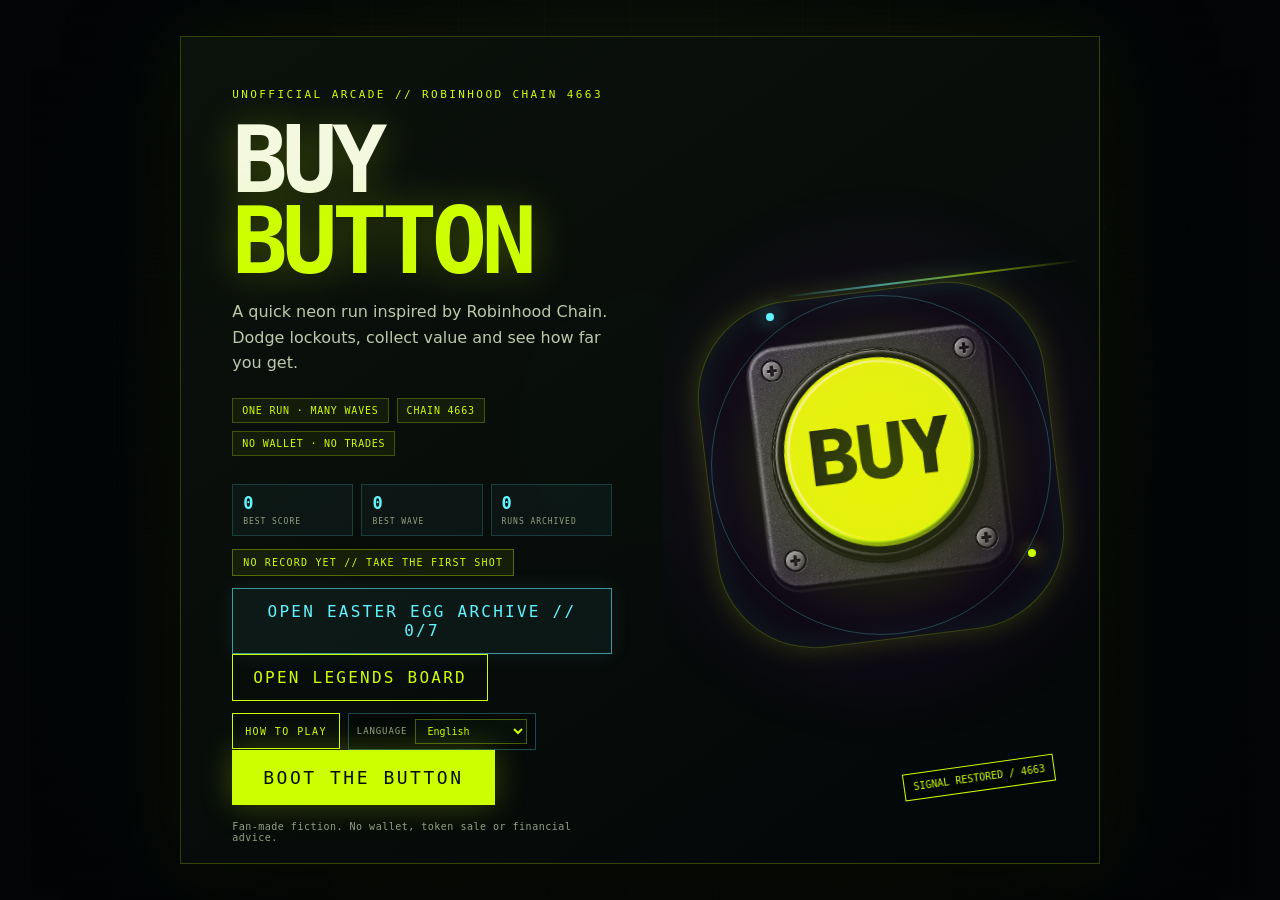
==== commit 7b8c8114: "Update game files and assets" ====
--- a/index.html
+++ b/index.html
@@ -4,14 +4,14 @@
   <meta charset="utf-8" />
   <meta name="viewport" content="width=device-width, initial-scale=1, maximum-scale=1, user-scalable=no, viewport-fit=cover" />
   <meta name="theme-color" content="#050607" />
-  <meta name="description" content="BUY BUTTON // SIGNAL RUN — an unofficial browser arcade experience." />
+  <meta name="description" content="BUY BUTTON // SIGNAL RUN — a small unofficial arcade game for Robinhood Chain fans." />
   <meta property="og:title" content="BUY BUTTON // SIGNAL RUN" />
-  <meta property="og:description" content="An unofficial neon arcade run through Chain 4663." />
+  <meta property="og:description" content="A neon arcade run on a fictional Robinhood Chain route." />
   <meta property="og:image" content="./buy-button-hero.png" />
   <meta name="twitter:card" content="summary_large_image" />
   <link rel="icon" type="image/png" sizes="1024x1024" href="./buy-button-hero.png" />
   <link rel="apple-touch-icon" href="./buy-button-hero.png" />
-  <title>BUY BUTTON // SIGNAL RUN v4</title>
+  <title>BUY BUTTON // SIGNAL RUN</title>
   <style>
     :root {
       --acid: #ccff00;
@@ -2163,20 +2163,20 @@
   <section id="menu" aria-label="Main menu" data-i18n-aria-label="mainMenuLabel">
     <div class="menu-card">
       <div class="menu-copy">
-        <div class="eyebrow" data-i18n="menuEyebrow">UNOFFICIAL COMMUNITY ARCADE // v4.0 ECHO PROTOCOL</div>
+        <div class="eyebrow" data-i18n="menuEyebrow">UNOFFICIAL ARCADE // ROBINHOOD CHAIN 4663</div>
         <h1>BUY<br /><span>BUTTON</span></h1>
-        <p data-i18n="menuDescription">The command disappeared in 2021. The signal survived. Enter the endless Robinhood Chain frontier, survive a different market regime every run, and break every lockout that tries to close your position.</p>
+        <p data-i18n="menuDescription">A quick neon run inspired by Robinhood Chain. Dodge the lockouts, collect value and see how far you get.</p>
         <div class="menu-meta">
-          <span class="chip" data-i18n="chipRun">ONE RUN · INFINITE WAVES</span>
-          <span class="chip" data-i18n="chipLore">CHAIN 4663 LORE</span>
-          <span class="chip" data-i18n="chipNoWallet">NO WALLET · NO TX</span>
+          <span class="chip" data-i18n="chipRun">ONE RUN · MANY WAVES</span>
+          <span class="chip" data-i18n="chipLore">CHAIN 4663</span>
+          <span class="chip" data-i18n="chipNoWallet">NO WALLET · NO TRADES</span>
         </div>
         <div class="record-strip" aria-label="Saved records" data-i18n-aria-label="savedRecordsLabel">
           <div class="record-cell"><b id="menuBestScore">0</b><span data-i18n="bestScore">BEST SCORE</span></div>
           <div class="record-cell"><b id="menuBestWave">0</b><span data-i18n="bestWave">BEST WAVE</span></div>
           <div class="record-cell"><b id="menuRuns">0</b><span data-i18n="runsArchived">RUNS ARCHIVED</span></div>
         </div>
-        <div class="record-badge" id="menuRecordBadge" data-i18n="noRecord">NO RECORD YET // MAKE THE FIRST PRESS</div>
+        <div class="record-badge" id="menuRecordBadge" data-i18n="noRecord">NO RECORD YET // TAKE THE FIRST SHOT</div>
         <button class="ghost-btn easter-archive-btn" id="easterEggBtn" type="button" data-i18n="easterArchive">OPEN EASTER EGG ARCHIVE</button>
         <button class="ghost-btn leaderboard-open-btn" id="leaderboardBtn" type="button" data-i18n="leaderboardOpen">OPEN LEGENDS BOARD</button>
         <div class="menu-utility-row">
@@ -2199,7 +2199,7 @@
           </label>
         </div>
         <button class="main-btn" id="startBtn" type="button" data-i18n="start">BOOT THE BUTTON</button>
-        <div class="fineprint" data-i18n="fineprint">A fictional, unofficial game inspired by the community meme “Buy Button”. No affiliation or financial advice.</div>
+        <div class="fineprint" data-i18n="fineprint">Fan-made fiction. No wallet, token sale or financial advice.</div>
       </div>
       <div class="menu-art" aria-hidden="true">
         <div class="orbit"></div>
@@ -2216,7 +2216,7 @@
         <div>
           <div class="eyebrow" data-i18n="leaderboardEyebrow">GLOBAL ARCHIVE // LEGENDS ONLY</div>
           <h2 data-i18n="leaderboardTitle">THE LEGENDS BOARD.</h2>
-          <p data-i18n="leaderboardBody">Push your run higher, earn a level, and leave a masked signal behind. Public boards show aliases only; your Gmail stays private.</p>
+      <p data-i18n="leaderboardBody">Save a run with a nickname. The board shows aliases only.</p>
         </div>
         <button class="ghost-btn leaderboard-close" id="closeLeaderboardBtn" type="button" data-i18n="backMenu">BACK TO MENU</button>
       </div>
@@ -2248,16 +2248,16 @@
     <div class="briefing-card">
       <div class="eyebrow" data-i18n="briefingEyebrow">ARCHIVE // 01.28.2021</div>
       <h2 data-i18n="briefingTitle">THE BUTTON WENT DARK.</h2>
-      <p data-i18n="briefingBody">One frozen command became a legend. Years later, a green pulse wakes inside Chain 4663. It is not a promise of profit; it is a signal asking to be carried.</p>
+      <p data-i18n="briefingBody">The old button is back. Chain 4663 is only the setting; this is a fictional arcade run.</p>
       <div class="briefing-log">
-        <span data-i18n="briefingQuote">“Every gate is a rule someone forgot to question. Every wave is a chance to press back.”</span>
-        <br /><span style="color:var(--acid)" data-i18n="briefingOperator">— SIGNAL LOG / UNKNOWN OPERATOR</span>
+        <span data-i18n="briefingQuote">“Move fast. Press back.”</span>
+        <br /><span style="color:var(--acid)" data-i18n="briefingOperator">— FIELD NOTE</span>
       </div>
       <div class="briefing-actions">
         <button class="main-btn" id="deployBtn" type="button" data-i18n="deploy">ENTER THE FRONTIER</button>
         <button class="ghost-btn" id="backBtn" type="button" data-i18n="back">BACK</button>
       </div>
-      <div class="mobile-hint" id="briefingHint" data-i18n="mobileHint">Desktop: WASD / Space / Tab lock / X echo / Z route. Mobile: rotate sideways; drag the left side to move, hold the right side to fire, and tap DASH or another ability with a second finger.</div>
+      <div class="mobile-hint" id="briefingHint" data-i18n="mobileHint">Desktop: WASD + mouse. Mobile: landscape, left drag to move, right hold to fire.</div>
     </div>
   </section>
 
@@ -2267,16 +2267,16 @@
         <div>
           <div class="eyebrow" data-i18n="shopEyebrow">CLEARANCE TERMINAL // BETWEEN WAVES</div>
           <h2 data-i18n="shopTitle">REWIRE YOUR SIGNAL.</h2>
-          <p data-i18n="shopBody">Spend recovered coins on tactical patches between waves. The frontier adapts; so do you.</p>
+          <p data-i18n="shopBody">Spend your coins between waves. Pick a patch and keep moving.</p>
         </div>
         <div class="shop-coins"><span id="shopCoins">0</span> ◈</div>
       </div>
       <div class="upgrade-grid" id="upgradeGrid"></div>
-      <div class="weapon-lab-head" data-i18n="weaponLab">WEAPON LAB // SPECIALIZED CALIBRATION</div>
+        <div class="weapon-lab-head" data-i18n="weaponLab">WEAPON LAB</div>
       <div class="upgrade-grid weapon-upgrade-grid" id="weaponUpgradeGrid"></div>
       <div class="shop-actions">
-        <div class="shop-foot" data-i18n="shopFoot">Every patch stacks. Buy as many as your recovered value allows, then press BUY to launch the next wave.</div>
-        <button class="main-btn" id="continueBtn" type="button" data-i18n="continueWave">PRESS BUY // NEXT WAVE</button>
+        <div class="shop-foot" data-i18n="shopFoot">Patches stack. Press BUY when ready.</div>
+        <button class="main-btn" id="continueBtn" type="button" data-i18n="continueWave">BUY // NEXT WAVE</button>
       </div>
     </div>
   </section>
@@ -2285,7 +2285,7 @@
     <div class="levelup-card">
       <div class="eyebrow" data-i18n="levelEyebrow">SIGNAL BREAKTHROUGH // LEVEL UP</div>
       <h2 data-i18n="levelTitle">CHOOSE YOUR EDGE.</h2>
-      <p data-i18n="levelBody">The crowd noticed the streak. Pick one instant mutation; the choice is yours.</p>
+      <p data-i18n="levelBody">Pick one upgrade.</p>
       <div class="run-progress" id="levelProgress" data-i18n="levelProgress">LEVEL 1 // NEXT BREAKTHROUGH 100 XP</div>
       <div class="levelup-grid" id="levelupGrid"></div>
     </div>
@@ -2297,13 +2297,13 @@
         <div>
           <div class="eyebrow" data-i18n="easterEyebrow">HIDDEN LEDGER // COMMUNITY SIGNALS</div>
           <h2 data-i18n="easterTitle">THE EASTER EGG ARCHIVE.</h2>
-          <p data-i18n="easterBody">Seven traces are hidden inside the run. Find them in the frontier, bring them back alive, and the archive will remember every press on this device.</p>
+          <p data-i18n="easterBody">Seven small secrets are hidden in the run. Find them all.</p>
         </div>
       <div class="easter-count" id="easterCount" data-i18n="easterFound">0 / 7 FOUND</div>
       </div>
       <div class="easter-grid" id="easterGrid"></div>
       <div class="easter-foot">
-        <span data-i18n="easterFoot">Unofficial fan fiction inspired by public community lore. No wallet, transaction, or financial action is involved.</span>
+        <span data-i18n="easterFoot">Fan-made fiction. Nothing here connects to a wallet or token.</span>
         <button class="ghost-btn" id="closeEasterBtn" type="button" data-i18n="backMenu">BACK TO MENU</button>
       </div>
     </div>
@@ -2313,16 +2313,16 @@
     <div class="pause-card">
       <div class="eyebrow" data-i18n="pauseEyebrow">SIGNAL HOLD</div>
       <h2 data-i18n="pauseTitle">PAUSED.</h2>
-      <p data-i18n="pauseBody">The Button is waiting. Nothing moves while the signal is on hold. Tune the run before you jump back in.</p>
+      <p data-i18n="pauseBody">Everything is held. Change a setting, then jump back in.</p>
         <div class="settings-panel" aria-label="Game settings" data-i18n-aria-label="settingsLabel">
         <div class="settings-head"><b data-i18n="controlCenter">CONTROL CENTER</b><span id="settingsStatus">LIVE PROFILE</span></div>
         <div class="settings-grid">
           <label class="setting-row">
-            <span class="setting-copy"><b data-i18n="cameraZoom">CAMERA ZOOM</b><span data-i18n="cameraZoomHint">Mobile starts wider at 68%; pull back to 5% for a full frontier view.</span></span>
+            <span class="setting-copy"><b data-i18n="cameraZoom">CAMERA ZOOM</b><span data-i18n="cameraZoomHint">Pull back for a wider view.</span></span>
             <span class="setting-control"><input id="zoomRange" type="range" min="0.05" max="1.32" step="0.01" value="0.68" /><output id="zoomValue">68%</output></span>
           </label>
           <label class="setting-row">
-            <span class="setting-copy"><b data-i18n="language">LANGUAGE</b><span data-i18n="languageHint">Choose the interface language. Your choice is saved on this device.</span></span>
+            <span class="setting-copy"><b data-i18n="language">LANGUAGE</b><span data-i18n="languageHint">Saved on this device.</span></span>
             <span class="setting-control">
               <select id="pauseLanguageSelect" aria-label="Choose language" data-i18n-aria-label="chooseLanguage">
                 <option value="en">English</option>
@@ -2344,8 +2344,8 @@
             <span class="setting-control"><input id="masterVolumeRange" type="range" min="0" max="1" step="0.05" value="0.7" /><output id="masterVolumeValue">70%</output></span>
           </label>
           <label class="setting-row">
-            <span class="setting-copy"><b data-i18n="musicAmbience">MUSIC / AMBIENCE</b><span data-i18n="musicHint">Disabled for combat clarity. Only shots, buttons and blasts remain.</span></span>
-            <span class="setting-control"><input id="musicVolumeRange" type="range" min="0" max="1" step="0.05" value="0" disabled /><output id="musicVolumeValue">OFF</output></span>
+            <span class="setting-copy"><b data-i18n="musicAmbience">MUSIC / AMBIENCE</b><span data-i18n="musicHint">A subtle reactive bed; combat cues stay on top.</span></span>
+            <span class="setting-control"><input id="musicVolumeRange" type="range" min="0" max="1" step="0.05" value="0.35" /><output id="musicVolumeValue">35%</output></span>
           </label>
           <label class="setting-row">
             <span class="setting-copy"><b data-i18n="performanceMode">PERFORMANCE MODE</b><span data-i18n="performanceHint">Reduce particles, stars and expensive glow for phones.</span></span>
@@ -2360,7 +2360,7 @@
             <span class="setting-control"><input id="hapticsToggle" type="checkbox" checked /><output id="hapticsValue">ON</output></span>
           </label>
         </div>
-        <div class="settings-note" id="settingsNote" data-i18n="settingsNote">Settings save automatically on this device. Press F to toggle auto-fire; press +/- to adjust zoom. X casts the selected Easter power; Z routes it.</div>
+        <div class="settings-note" id="settingsNote" data-i18n="settingsNote">Settings save here. F toggles auto-fire; +/- changes zoom.</div>
       </div>
       <div class="pause-actions">
         <button class="ghost-btn" id="resetSettingsBtn" type="button" data-i18n="resetSettings">RESET SETTINGS</button>
@@ -2374,7 +2374,7 @@
       <div class="gameover-card">
         <div class="eyebrow" data-i18n="gameoverEyebrow">SIGNAL LOST // RUN ARCHIVE</div>
         <h2 data-i18n="gameoverTitle">LIQUIDATED.</h2>
-        <p data-i18n="gameoverBody">You carried the signal farther than the last run. The Button can be pressed again.</p>
+        <p data-i18n="gameoverBody">Good run. The button is ready again.</p>
         <div class="new-record" id="recordResult"></div>
         <div class="run-stats">
           <div class="run-stat"><b id="finalWave">1</b><span data-i18n="wave">WAVE</span></div>
@@ -2597,7 +2597,7 @@
           controlCenter: "CONTROL CENTER", settingsStatus: "LIVE PROFILE", lowPowerProfile: "LOW-POWER PROFILE",
           cameraZoom: "CAMERA ZOOM", cameraZoomHint: "Mobile starts wider at 68%; pull back to 5% for a full frontier view.",
           masterVolume: "MASTER VOLUME", masterVolumeHint: "All weapon, hit and menu signals.",
-          musicAmbience: "MUSIC / AMBIENCE", musicHint: "Disabled for combat clarity. Only shots, buttons and blasts remain.",
+          musicAmbience: "MUSIC / AMBIENCE", musicHint: "A subtle reactive bed; combat cues stay on top.",
           performanceMode: "PERFORMANCE MODE", performanceHint: "Reduce particles, stars and expensive glow for phones.",
           screenFx: "SCREEN FX", screenFxHint: "Shake, flash and scanline drama.",
           hapticFeedback: "HAPTIC FEEDBACK", hapticHint: "Short mobile pulses for hits and ability casts.",
@@ -2647,7 +2647,7 @@
           controlCenter: "مرکز کنترل", settingsStatus: "پروفایل فعال", lowPowerProfile: "پروفایل کم‌مصرف",
           cameraZoom: "زوم دوربین", cameraZoomHint: "موبایل از ۶۸٪ شروع می‌کند؛ برای دید کامل تا ۵٪ عقب برو.",
           masterVolume: "صدای اصلی", masterVolumeHint: "صدای سلاح، ضربه و منو.",
-          musicAmbience: "موسیقی / محیط", musicHint: "برای وضوح مبارزه خاموش است؛ فقط شلیک و انفجار باقی می‌ماند.",
+          musicAmbience: "موسیقی / محیط", musicHint: "لایهٔ محیطی ظریف و واکنشی؛ صدای مبارزه همیشه روی آن می‌ماند.",
           performanceMode: "حالت عملکرد", performanceHint: "ذرات و درخشش سنگین را برای گوشی کاهش می‌دهد.",
           screenFx: "جلوه‌های صفحه", screenFxHint: "لرزش، فلش و خطوط اسکن.",
           hapticFeedback: "بازخورد لرزشی", hapticHint: "لرزش‌های کوتاه موبایلی برای ضربه و توانایی.",
@@ -3687,6 +3687,116 @@
         "msg.choiceInstalled": ["{choice} INSTALLED", "{choice} نصب شد", "{choice} INSTALADO", "تم تثبيت {choice}", "{choice} INSTALLÉ", "{choice} INSTALLIERT", "{choice} INSTALADO", "{choice} KURULDU", "{choice} 適用", "{choice} 已安装", "{choice} लगाया गया"],
         "msg.dashTitle": ["Dash costs {cost} energy // {charges} chained bursts available", "DASH {cost} انرژی می‌خواهد // {charges} جهش زنجیره‌ای آماده", "DASH cuesta {cost} energía // {charges} impulsos encadenados", "الاندفاع يستهلك {cost} طاقة // {charges} دفعات متاحة", "DASH coûte {cost} énergie // {charges} bonds disponibles", "Dash kostet {cost} Energie // {charges} Schübe verfügbar", "Dash custa {cost} energia // {charges} avanços disponíveis", "Dash {cost} enerji // {charges} zincirli atış hazır", "ダッシュ消費{cost}エネルギー // {charges}連続使用可", "冲刺消耗{cost}能量 // 可连冲{charges}次", "डैश में {cost} ऊर्जा // {charges} चेन बर्स्ट उपलब्ध"]
       });
+      // Keep the opening read short and conversational.  The full
+      // translations remain available for the other languages, while the
+      // two languages used most often in this build get a tighter pass.
+      const compactUiCopy = {
+        en: {
+          menuEyebrow: "UNOFFICIAL ARCADE // ROBINHOOD CHAIN 4663",
+          menuDescription: "A quick neon run inspired by Robinhood Chain. Dodge lockouts, collect value and see how far you get.",
+          chipRun: "ONE RUN · MANY WAVES",
+          chipLore: "CHAIN 4663",
+          chipNoWallet: "NO WALLET · NO TRADES",
+          noRecord: "NO RECORD YET // TAKE THE FIRST SHOT",
+          fineprint: "Fan-made fiction. No wallet, token sale or financial advice.",
+          briefingBody: "The old button is back. Chain 4663 is only the setting; this is a fictional arcade run.",
+          briefingQuote: "“Move fast. Press back.”",
+          briefingOperator: "— FIELD NOTE",
+          mobileHint: "Desktop: WASD + mouse. Mobile: landscape, left drag to move, right hold to fire.",
+          shopBody: "Spend your coins between waves. Pick a patch and keep moving.",
+          weaponLab: "WEAPON LAB",
+          shopFoot: "Patches stack. Press BUY when ready.",
+          continueWave: "BUY // NEXT WAVE",
+          levelBody: "Pick one upgrade.",
+          easterBody: "Seven small secrets are hidden in the run. Find them all.",
+          easterFoot: "Fan-made fiction. Nothing here connects to a wallet or token.",
+          pauseBody: "Everything is held. Change a setting, then jump back in.",
+          cameraZoomHint: "Pull back for a wider view.",
+          languageHint: "Saved on this device.",
+          musicHint: "A subtle reactive bed under the combat cues.",
+          settingsNote: "Settings save here. F toggles auto-fire; +/- changes zoom.",
+          gameoverBody: "Good run. The button is ready again.",
+          tutorialSteps: [
+            { glyph: "BUY", title: "WELCOME.", body: "Move, aim and survive.", controls: [["GOAL", "Clear each wave"], ["LOOP", "Move · shoot · patch"]], tip: "Your best run saves here." },
+            { glyph: "←", title: "MOVE.", body: "Drag the left side on mobile. Use WASD on desktop.", controls: [["MOBILE", "Left drag"], ["DESKTOP", "WASD / arrows"]], tip: "Keep one finger free for aim." },
+            { glyph: "✦", title: "AIM.", body: "Hold the right side to fire. Auto-fire starts on.", controls: [["MOBILE", "Right hold"], ["DESKTOP", "Mouse / Space"]], tip: "Tap lock-on to change target." },
+            { glyph: "⇥", title: "DASH.", body: "Tap DASH to slip through danger.", controls: [["MOBILE", "Second finger"], ["DESKTOP", "E"]], tip: "Energy comes back while you move." },
+            { glyph: "⌕", title: "ZOOM.", body: "Pull back when the arena gets busy.", controls: [["ZOOM", "5%–132%"], ["PHONE", "Landscape"]], tip: "Performance mode trims effects." },
+            { glyph: "◆", title: "PATCH.", body: "Clear a wave, buy a patch and go again.", controls: [["UPGRADES", "Damage · speed · shield"], ["ARCHIVE", "Scores · secrets"]], tip: "Open this guide from the menu." }
+          ]
+        },
+        fa: {
+          menuEyebrow: "بازی غیررسمی // رابین‌هود چین ۴۶۶۳",
+          menuDescription: "یک بازی نئونی کوتاه با الهام از Robinhood Chain. از قفل‌ها فرار کن، ارزش جمع کن و رکورد بزن.",
+          chipRun: "یک ران · موج‌های زیاد",
+          chipLore: "چین ۴۶۶۳",
+          chipNoWallet: "بدون کیف پول · بدون معامله",
+          noRecord: "هنوز رکوردی نیست // اولین شلیک را بزن",
+          fineprint: "داستان هواداری. بدون کیف پول، فروش توکن یا توصیه مالی.",
+          briefingBody: "دکمه قدیمی برگشته. چین ۴۶۶۳ فقط فضای بازی است؛ این یک آرکید کاملاً خیالی است.",
+          briefingQuote: "«سریع حرکت کن. جواب بده.»",
+          briefingOperator: "— یادداشت میدان",
+          mobileHint: "دسکتاپ: WASD و ماوس. موبایل: افقی بگیر؛ چپ حرکت، راست شلیک.",
+          shopBody: "بین موج‌ها سکه‌ها را خرج کن. یک ارتقا بردار و ادامه بده.",
+          weaponLab: "آزمایشگاه سلاح",
+          shopFoot: "ارتقاها جمع می‌شوند. هر وقت آماده‌ای BUY را بزن.",
+          continueWave: "BUY // موج بعد",
+          levelBody: "یک ارتقا انتخاب کن.",
+          easterBody: "هفت راز کوچک در بازی پنهان است. همه را پیدا کن.",
+          easterFoot: "داستان هواداری. این بازی به کیف پول یا توکن وصل نیست.",
+          pauseBody: "همه‌چیز متوقف است. تنظیمات را عوض کن و برگرد.",
+          cameraZoomHint: "برای دید بازتر، زوم را کم کن.",
+          languageHint: "روی همین دستگاه ذخیره می‌شود.",
+          musicHint: "فقط صدای مبارزه.",
+          settingsNote: "تنظیمات همین‌جا ذخیره می‌شود. F شلیک خودکار، +/− زوم.",
+          gameoverBody: "خوب بود. دکمه دوباره آماده است.",
+          tutorialSteps: [
+            { glyph: "BUY", title: "خوش آمدی.", body: "حرکت کن، هدف بگیر و زنده بمان.", controls: [["هدف", "هر موج را رد کن"], ["چرخه", "حرکت · شلیک · ارتقا"]], tip: "بهترین رکوردت ذخیره می‌شود." },
+            { glyph: "←", title: "حرکت.", body: "در موبایل نیمه چپ را بکش؛ در دسکتاپ WASD.", controls: [["موبایل", "کشیدن چپ"], ["دسکتاپ", "WASD / جهت‌ها"]], tip: "یک انگشت را برای هدف آزاد بگذار." },
+            { glyph: "✦", title: "هدف بگیر.", body: "سمت راست را نگه دار تا شلیک کنی.", controls: [["موبایل", "نگه‌داشتن راست"], ["دسکتاپ", "ماوس / Space"]], tip: "با قفل هدف، هدف بعدی را بگیر." },
+            { glyph: "⇥", title: "DASH.", body: "برای رد شدن از خطر، DASH را بزن.", controls: [["موبایل", "انگشت دوم"], ["دسکتاپ", "E"]], tip: "با حرکت، انرژی برمی‌گردد." },
+            { glyph: "⌕", title: "زوم.", body: "وقتی شلوغ شد، زوم را کم کن.", controls: [["زوم", "۵٪ تا ۱۳۲٪"], ["گوشی", "حالت افقی"]], tip: "حالت عملکرد جلوه‌ها را کم می‌کند." },
+            { glyph: "◆", title: "ارتقا.", body: "موج را رد کن، ارتقا بخر و دوباره برو.", controls: [["ارتقا", "آسیب · سرعت · سپر"], ["آرشیو", "رکورد · رازها"]], tip: "راهنما از منوی اصلی باز می‌شود." }
+          ]
+        }
+      };
+      Object.entries(compactUiCopy).forEach(([code, values]) => {
+        if (LOCALES[code]) Object.assign(LOCALES[code], values);
+      });
+      const compactRuntimeCopy = {
+        "msg.zeroGDash": ["ZERO-G // pull incoming", "بی‌گرانش // دشمن‌ها کشیده شدند"],
+        "msg.darkMatter": ["DARK MATTER // time slowed", "ماده تاریک // زمان کند شد"],
+        "msg.crowdSurge": ["CROWD SURGE // combo live", "موج جمعیت // کمبو فعال"],
+        "msg.buyDip": ["BUY THE DIP // comeback", "خرید کف // برگشت"],
+        "msg.greenComplete": ["GREEN SIGNAL // all clear", "سیگنال سبز // کامل شد"],
+        "msg.allRecovered": ["ALL SECRETS FOUND", "همه رازها پیدا شد"],
+        "msg.noTarget": ["NO TARGET // SCANNING", "هدفی نیست // جست‌وجو"],
+        "msg.signalLog": ["SIGNAL LIVE // HOLD ON", "سیگنال زنده است // دوام بیاور"],
+        "msg.firstWave": ["4663 // SIGNAL RETURNS", "۴۶۶۳ // سیگنال برگشت"],
+        "msg.lockoutEntered": ["LOCKOUT INCOMING", "قفل وارد شد"],
+        "msg.breakLockout": ["BREAK THE LOCK", "قفل را بشکن"],
+        "msg.keepSignal": ["KEEP MOVING", "حرکت را حفظ کن"],
+        "msg.patchInstalled": ["PATCH INSTALLED", "ارتقا نصب شد"],
+        "msg.patchMaxed": ["PATCH MAXED", "ارتقا کامل است"],
+        "msg.notEnough": ["NOT ENOUGH COINS", "سکه کافی نیست"],
+        "msg.dashEmpty": ["DASH EMPTY // KEEP MOVING", "انرژی DASH کم است // حرکت کن"],
+        "msg.marginCall": ["MARGIN CALL // CLEAR", "کال مارجین // پاک‌سازی"],
+        "msg.splitter": ["SPLITTER // TWO TARGETS", "شکافنده // دو هدف"],
+        "msg.gravityWell": ["GRAVITY WELL READY", "چاه گرانش آماده است"],
+        "msg.overdrive": ["OVERDRIVE READY", "اوردرایو آماده است"],
+        "msg.stackedExit": ["DASH STACK +1", "DASH +۱"],
+        "msg.scammerVerify": ["SCAM // CHECK TARGET", "تقلب // هدف را چک کن"],
+        "msg.scammerFlash": ["SCAM // FLASH", "تقلب // حمله سریع"],
+        "msg.scammerFee": ["SCAM // HIDDEN FEE", "تقلب // کارمزد پنهان"],
+        "msg.scammerReceipt": ["SCAM // DUPLICATE", "تقلب // رسید تکراری"],
+        "msg.scammerChargeback": ["SCAM // CHARGEBACK", "تقلب // برگشت وجه"]
+      };
+      Object.entries(compactRuntimeCopy).forEach(([key, values]) => {
+        const row = Array.isArray(runtimeTextMatrix[key]) ? runtimeTextMatrix[key].slice() : [];
+        row[0] = values[0];
+        row[1] = values[1];
+        runtimeTextMatrix[key] = row;
+      });
       runtimeMessageKeys["DASH ENERGY EMPTY // recharge in motion"] = "msg.dashEmpty";
       runtimeMessageKeys["GRAVITY WELL ONLINE"] = "msg.gravityWell";
       runtimeMessageKeys["OVERDRIVE CORE // latency collapsing"] = "msg.overdrive";
@@ -3912,7 +4022,7 @@
       const defaultSettings = {
         zoom: compactDevice ? MOBILE_ZOOM_DEFAULT : 1,
         masterVolume: .7,
-        musicVolume: 0,
+        musicVolume: .35,
         performance: compactDevice,
         effects: true,
         haptics: true,
@@ -3934,13 +4044,86 @@
       const keys = Object.create(null);
       const pointer = { x: 0, y: 0, down: false, id: null };
       const joystick = { active: false, id: null, ox: 0, oy: 0, x: 0, y: 0 };
+      // Controller support is intentionally native (no dependency and no
+      // account connection): left stick moves, right stick aims, RT fires,
+      // A dashes, X surges, Y drops a Margin Call, and Start pauses.
+      const gamepadInput = {
+        active: false,
+        index: -1,
+        moveX: 0,
+        moveY: 0,
+        aimX: 0,
+        aimY: 0,
+        aimActive: false,
+        fire: false,
+        buttons: []
+      };
+      let gamepadPollTimer = 0;
+      let gamepadLastButtonState = [];
+      let gamepadAimAngle = -Math.PI / 2;
+      function pollGamepad() {
+        if (typeof navigator.getGamepads !== "function") return;
+        const pads = navigator.getGamepads();
+        const pad = Array.from(pads || []).find((candidate) => candidate && candidate.connected);
+        if (!pad) {
+          gamepadInput.active = false;
+          gamepadInput.index = -1;
+          gamepadInput.moveX = gamepadInput.moveY = gamepadInput.aimX = gamepadInput.aimY = 0;
+          gamepadInput.aimActive = gamepadInput.fire = false;
+          gamepadLastButtonState = [];
+          return;
+        }
+        gamepadInput.active = true;
+        gamepadInput.index = pad.index;
+        const axis = (index, deadzone = .14) => {
+          const raw = Number(pad.axes?.[index]) || 0;
+          if (Math.abs(raw) <= deadzone) return 0;
+          const sign = raw < 0 ? -1 : 1;
+          return sign * clamp((Math.abs(raw) - deadzone) / (1 - deadzone), 0, 1);
+        };
+        gamepadInput.moveX = axis(0);
+        gamepadInput.moveY = axis(1);
+        const aimX = axis(2), aimY = axis(3);
+        gamepadInput.aimX = aimX;
+        gamepadInput.aimY = aimY;
+        gamepadInput.aimActive = Math.hypot(aimX, aimY) > .22;
+        if (gamepadInput.aimActive) gamepadAimAngle = Math.atan2(aimY, aimX);
+        const buttons = Array.from(pad.buttons || [], (button) => !!button?.pressed);
+        const pressed = (index) => !!buttons[index];
+        const tapped = (index) => pressed(index) && !gamepadLastButtonState[index];
+        // Standard XInput uses RT/RB for firing. Keep A reserved for dash so
+        // an accidental dodge does not also dump a burst of ammunition.
+        gamepadInput.fire = pressed(7) || pressed(5);
+        if (state === "playing") {
+          if (tapped(0)) activate("dash");
+          if (tapped(2)) activate("surge");
+          if (tapped(3)) activate("bomb");
+          if (tapped(9)) pauseRun();
+          if (tapped(4)) cycleTarget();
+        } else if (state === "pause" && tapped(9)) {
+          resumeRun();
+        }
+        gamepadLastButtonState = buttons;
+        gamepadPollTimer = window.setTimeout(pollGamepad, 80);
+      }
+      window.addEventListener("gamepadconnected", () => {
+        clearTimeout(gamepadPollTimer);
+        pollGamepad();
+        toast("CONTROLLER LINKED // DUAL-STICK READY", 1600);
+      });
+      window.addEventListener("gamepaddisconnected", () => {
+        clearTimeout(gamepadPollTimer);
+        gamepadInput.active = false;
+        gamepadInput.fire = false;
+      });
+      pollGamepad();
       // Pointer Events keep each finger independent: one pointer can own the
       // movement stick while one or more other pointers keep firing/aiming.
       const aimPointerIds = new Set();
       const pointerPositions = new Map();
       const legacyTouchRoles = new Map();
       const syncPointerFire = () => {
-        pointer.down = aimPointerIds.size > 0 || !!keys.Space;
+        pointer.down = aimPointerIds.size > 0 || !!keys.Space || !!gamepadInput.fire;
       };
       const heroImage = new Image();
       let heroImageReady = false;
@@ -4751,7 +4934,7 @@
           ...source,
           zoom: clamp(Number(source.zoom) || defaultSettings.zoom, zoomFloor(), ZOOM_MAX),
           masterVolume: clamp(Number.isFinite(Number(source.masterVolume)) ? Number(source.masterVolume) : defaultSettings.masterVolume, 0, 1),
-          musicVolume: 0,
+          musicVolume: Number.isFinite(Number(source.musicVolume)) ? clamp(Number(source.musicVolume), 0, 1) : defaultSettings.musicVolume,
           performance: boolValue(source.performance, defaultSettings.performance),
           effects: boolValue(source.effects, defaultSettings.effects),
           haptics: boolValue(source.haptics, defaultSettings.haptics),
@@ -4975,7 +5158,11 @@
         document.body.classList.toggle("low-power", !!gameSettings.performance);
         document.body.classList.toggle("no-effects", !gameSettings.effects);
         if (masterGainNode) masterGainNode.gain.value = gameSettings.masterVolume;
-        if (musicGainNode) musicGainNode.gain.value = gameSettings.musicVolume * .008;
+        if (musicGainNode) {
+          const musicLevel = state === "playing" ? gameSettings.musicVolume * .035 : 0;
+          if (audioCtx) musicGainNode.gain.setTargetAtTime(musicLevel, audioCtx.currentTime, .06);
+          else musicGainNode.gain.value = musicLevel;
+        }
         if (W && H) resize();
         const zoomField = $("zoomRange");
         if (zoomField) zoomField.min = zoomFloor().toFixed(2);
@@ -5004,8 +5191,9 @@
       // Normalize/migrate the selected record once at startup so the durable
       // profile contains the current schema and mobile zoom marker.
       saveSettings();
-      // Legacy tone calls are intentionally muted.  The game now uses an
-      // explicit audio whitelist: weapon fire, explosions, and UI buttons.
+      // The audio layer is gesture-gated, but once unlocked it also provides
+      // a very quiet reactive bed.  It is intentionally generated locally so
+      // the standalone file keeps working offline and never fetches audio.
       function tone() {}
       function unlockAudio() {
         // A synthetic click (or an autoplaying tab) is not enough to unlock
@@ -5063,13 +5251,47 @@
         try { if (typeof browserNavigator.vibrate === "function") browserNavigator.vibrate(pattern); } catch (_) {}
       }
       function startAmbient() {
-        // Ambient/music is disabled by design.  This prevents any persistent
-        // oscillator from reintroducing the low hum during a run.
-        stopAmbient();
+        if (audioBlockedUntilGesture || gameSettings.musicVolume <= 0 || gameSettings.masterVolume <= 0) return;
+        try {
+          if (!unlockAudio() || !audioCtx) return;
+          masterGainNode ||= audioCtx.createGain();
+          masterGainNode.gain.value = Number.isFinite(gameSettings.masterVolume) ? gameSettings.masterVolume : .7;
+          if (!masterGainConnected) {
+            masterGainNode.connect(audioCtx.destination);
+            masterGainConnected = true;
+          }
+          musicGainNode ||= audioCtx.createGain();
+          musicFilterNode ||= audioCtx.createBiquadFilter();
+          musicFilterNode.type = "lowpass";
+          musicFilterNode.frequency.value = 620;
+          musicFilterNode.Q.value = .5;
+          if (!musicFilterConnected) {
+            // Route the bed through its own filter and then through the
+            // master bus. The connection is established exactly once.
+            musicGainNode.connect(musicFilterNode);
+            musicFilterNode.connect(masterGainNode || audioCtx.destination);
+            musicFilterConnected = true;
+          }
+          musicGainNode.gain.setTargetAtTime(gameSettings.musicVolume * .035, audioCtx.currentTime, .08);
+          const createAmbientVoice = (existing, frequency, type, offset) => {
+            if (existing) return existing;
+            const oscillator = audioCtx.createOscillator();
+            oscillator.type = type;
+            oscillator.frequency.value = frequency;
+            oscillator.detune.value = offset;
+            oscillator.connect(musicGainNode);
+            oscillator.start();
+            return oscillator;
+          };
+          ambientOsc = createAmbientVoice(ambientOsc, 55, "sine", 0);
+          ambientOsc2 = createAmbientVoice(ambientOsc2, 82.5, "triangle", -4);
+        } catch (_) {
+          stopAmbient();
+        }
       }
       function stopAmbient() {
         try {
-          if (musicGainNode) musicGainNode.gain.value = 0;
+          if (musicGainNode && audioCtx) musicGainNode.gain.setTargetAtTime(0, audioCtx.currentTime, .04);
         } catch (_) {}
       }
       function toast(message, duration = 1900) {
@@ -5236,6 +5458,16 @@
         haptic(12);
       }
       function aimAngle() {
+        if (gamepadInput.aimActive) return gamepadAimAngle;
+        // A held mouse / right-side touch must aim where the player points.
+        // Smart targeting remains the relaxed default whenever no manual
+        // direction is being supplied.
+        if (pointer.id !== null && pointer.down && Number.isFinite(pointer.x) && Number.isFinite(pointer.y)) {
+          const manualTarget = screenToWorld(pointer.x, pointer.y);
+          const dx = manualTarget.x - player.x;
+          const dy = manualTarget.y - player.y;
+          if (Math.hypot(dx, dy) > 8) return Math.atan2(dy, dx);
+        }
         const e = lockTarget && lockTarget.alive ? lockTarget : nearestEnemy();
         return e ? Math.atan2(e.y - player.y, e.x - player.x) : -Math.PI / 2;
       }
@@ -5406,13 +5638,17 @@
         if (comboTimer > 0) comboTimer -= dt; else combo = Math.max(0, combo - dt * .65);
         let mx = (keys.KeyD || keys.ArrowRight ? 1 : 0) - (keys.KeyA || keys.ArrowLeft ? 1 : 0);
         let my = (keys.KeyS || keys.ArrowDown ? 1 : 0) - (keys.KeyW || keys.ArrowUp ? 1 : 0);
+        if (gamepadInput.active) {
+          mx += gamepadInput.moveX;
+          my += gamepadInput.moveY;
+        }
         if (joystick.active) { mx += joystick.x; my += joystick.y; }
         const mag = Math.hypot(mx, my); if (mag > 1) { mx /= mag; my /= mag; }
         if (frontierEvent.key === "reverseFlow" && frontierEvent.timer > 0) { mx *= -1; my *= -1; }
         const speed = player.speed * zoomTempoScale() * (player.dash > 0 ? DASH_SPEED_MULTIPLIER : 1);
         player.x += mx * speed * dt; player.y += my * speed * dt;
         if (player.dash > 0) player.dash -= dt; if (player.invuln > 0) player.invuln -= dt;
-        if (aimAssist || pointer.down || keys.Space) fire();
+        if (aimAssist || pointer.down || keys.Space || gamepadInput.fire) fire();
         if (spawnTimer > 0) spawnTimer -= dt;
         if (waveRemaining > 0 && spawnTimer <= 0 && aliveCount(enemies) < mobileBaseSpawnCap()) {
           spawnEnemy();
@@ -6686,7 +6922,6 @@
         $("touchGuide")?.classList.remove("show");
         clearTimeout(touchGuideTimer);
       });
-      const continueButton = document.createElement("button"); continueButton.type = "button"; continueButton.className = "main-btn"; continueButton.textContent = translate("continueWave"); continueButton.style.display = "block"; continueButton.style.margin = "22px auto 0"; continueButton.setAttribute("data-i18n", "continueWave"); $("shopCoins").parentElement.insertAdjacentElement("afterend", continueButton); continueButton.addEventListener("click", continueWave);
       // SIGNAL RUN // COMBAT EXPANSION PATCH
       // Defer the hot-swap layer until the IIFE has finished initializing.
       // This keeps the original function bindings out of the temporal-dead-zone
@@ -6719,6 +6954,7 @@
         let x = (keys.KeyD || keys.ArrowRight ? 1 : 0) - (keys.KeyA || keys.ArrowLeft ? 1 : 0);
         let y = (keys.KeyS || keys.ArrowDown ? 1 : 0) - (keys.KeyW || keys.ArrowUp ? 1 : 0);
         if (joystick.active) { x += joystick.x; y += joystick.y; }
+        if (gamepadInput.active) { x += gamepadInput.moveX; y += gamepadInput.moveY; }
         const magnitude = Math.hypot(x, y);
         if (magnitude < .14) return null;
         return { x: x / magnitude, y: y / magnitude };
@@ -7605,6 +7841,7 @@
           }
         }
         const specialPreviousX = e.x, specialPreviousY = e.y;
+        const hadSpecialMotion = !!(e.knockX || e.knockY || e.stun > 0 || e.orbit);
         if (e.knockX || e.knockY) {
           const knockMagnitude = Math.hypot(e.knockX || 0, e.knockY || 0) || 0;
           if (knockMagnitude > 0) {
@@ -7645,7 +7882,7 @@
         // Special movement (orbit, knockback and phase effects) can also
         // cross the player between fixed frames at deep zoom. Preserve the
         // same swept contact guarantee as the main enemy integrator.
-        if (player.invuln <= 0 && segmentDistance(player.x, player.y, specialPreviousX, specialPreviousY, e.x, e.y) < e.r + player.r + 2) {
+        if (hadSpecialMotion && player.invuln <= 0 && segmentDistance(player.x, player.y, specialPreviousX, specialPreviousY, e.x, e.y) < e.r + player.r + 2) {
           hurt(e.touch * dt);
         }
       }
@@ -8537,12 +8774,19 @@
       }
       function gainXp(amount) {
         if (state !== "playing" || !Number.isFinite(amount)) return;
-        player.xp += amount;
-        while (player.xp >= player.xpToNext) {
+        player.xp = Math.max(0, Number(player.xp) || 0) + Math.max(0, Math.min(100000, amount));
+        let levelGuard = 0;
+        while (player.xp >= player.xpToNext && levelGuard++ < 24) {
           player.xp -= player.xpToNext;
           player.level++;
           player.xpToNext = Math.round(100 + (player.level - 1) * 42);
           player.levelQueue++;
+        }
+        // A corrupted save or an extreme reward must never trap the frame in
+        // an endless level-up loop.
+        if (levelGuard >= 24) {
+          player.xp = 0;
+          player.xpToNext = Math.max(100, Math.round(100 + (player.level - 1) * 42));
         }
         syncHud();
       }
@@ -9012,8 +9256,417 @@
           setWeapon(Number(button.dataset.weapon));
         }, true);
       });
-      resize();
-      raf(loop);
+
+      // RUNTIME GUARD // one bad value must not kill the animation loop.
+      // The game is intentionally forgiving here: a damaged entity is
+      // discarded, transient effects are trimmed, and the run stays alive.
+      const bbRuntimeSafety = {
+        frameCount: 0,
+        lastFrameAt: nowMs(),
+        lastFaultAt: 0,
+        lastWarningAt: 0,
+        faults: 0,
+        updateFaults: 0,
+        drawFaults: 0,
+        hudFaults: 0,
+        recovering: false,
+        safeMode: false,
+        hudBusy: false,
+        lastHudAt: 0,
+        drawSkipUntil: 0,
+        rafPending: false,
+        watchdogTimer: 0
+      };
+      const BB_RUNTIME_STEP = 1 / 60;
+      const BB_RUNTIME_MAX_STEPS = 4;
+      const BB_RUNTIME_WORLD_LIMIT = 100000;
+      const BB_RUNTIME_MAX_TEXT = 112;
+      const bbRuntimeNumber = (value, fallback = 0) => {
+        const number = Number(value);
+        return Number.isFinite(number) ? number : fallback;
+      };
+      const bbRuntimeClamp = (value, min, max, fallback = min) =>
+        Math.max(min, Math.min(max, bbRuntimeNumber(value, fallback)));
+      const bbRuntimeInt = (value, min, max, fallback = min) =>
+        Math.round(bbRuntimeClamp(value, min, max, fallback));
+      const bbRuntimeShortTextMap = Object.freeze({
+        "OVERCLOCKED // three lanes, one decision.": "OVERCLOCKED // THREE LANES",
+        "FORTIFIED // armor window is live.": "FORTIFIED // ARMOR UP",
+        "PHASE SHIFT // the target changed coordinates.": "PHASE SHIFT // TARGET MOVED",
+        "REDLINE // no safe side of the book.": "REDLINE // NO SAFE SIDE",
+        "THE LOCKOUT // expanding ring.": "LOCKOUT // RING",
+        "CLEARING HOUSE // collateral incoming.": "CLEARING HOUSE // INCOMING",
+        "THE ORACLE // prediction tax.": "ORACLE // PREDICTION TAX",
+        "ROBIN PRIME // the mascot calls reinforcements.": "ROBIN PRIME // REINFORCEMENTS",
+        "SCAMMER // receipt duplicated": "SCAMMER // RECEIPT DUPLICATED",
+        "SCAMMER // chargeback": "SCAMMER // CHARGEBACK",
+        "ZERO-G DASH // gravity has left the room.": "ZERO-G DASH // GRAVITY OFF",
+        "DARK MATTER // seven presses just bent time.": "DARK MATTER // TIME BENT",
+        "CROWD SURGE // the book is moving with you.": "CROWD SURGE // BOOK MOVING",
+        "BUY THE DIP // the last stand is live.": "BUY THE DIP // LAST STAND"
+      });
+      const bbRuntimeShortText = (value) => {
+        if (value === undefined || value === null) return "";
+        let text = String(value).replace(/\s+/g, " ").trim();
+        text = bbRuntimeShortTextMap[text] || text;
+        if (text.length > BB_RUNTIME_MAX_TEXT) text = `${text.slice(0, BB_RUNTIME_MAX_TEXT - 1)}…`;
+        return text;
+      };
+      const bbRuntimeResetCanvas = () => {
+        try {
+          ctx.globalAlpha = 1;
+          ctx.globalCompositeOperation = "source-over";
+          ctx.filter = "none";
+          ctx.shadowBlur = 0;
+          ctx.shadowColor = "transparent";
+          if (typeof ctx.setLineDash === "function") ctx.setLineDash([]);
+          if (typeof ctx.setTransform === "function") {
+            const scale = Number.isFinite(dpr) && dpr > 0 ? dpr : 1;
+            ctx.setTransform(scale, 0, 0, scale, 0, 0);
+          }
+          ctx.clearRect(0, 0, Math.max(1, W), Math.max(1, H));
+        } catch (_) {}
+      };
+      const bbRuntimeSanitizeList = (list, maxLength, kind = "entity") => {
+        if (!Array.isArray(list)) return;
+        for (let i = list.length - 1; i >= 0; i--) {
+          const item = list[i];
+          if (!item || typeof item !== "object") {
+            list.splice(i, 1);
+            continue;
+          }
+          const pairs = kind === "arc"
+            ? [["x1", "y1"], ["x2", "y2"]]
+            : [["x", "y"]];
+          let valid = true;
+          for (const [xKey, yKey] of pairs) {
+            const x = Number(item[xKey]), y = Number(item[yKey]);
+            if (!Number.isFinite(x) || !Number.isFinite(y)
+              || Math.abs(x) > BB_RUNTIME_WORLD_LIMIT
+              || Math.abs(y) > BB_RUNTIME_WORLD_LIMIT) {
+              valid = false;
+              break;
+            }
+            item[xKey] = bbRuntimeClamp(x, -BB_RUNTIME_WORLD_LIMIT, BB_RUNTIME_WORLD_LIMIT, 0);
+            item[yKey] = bbRuntimeClamp(y, -BB_RUNTIME_WORLD_LIMIT, BB_RUNTIME_WORLD_LIMIT, 0);
+          }
+          if (!valid) {
+            list.splice(i, 1);
+            continue;
+          }
+          if (kind === "enemy") {
+            if (typeof item.alive !== "boolean") item.alive = true;
+            item.r = bbRuntimeClamp(item.r, 1, 600, 12);
+            item.hp = bbRuntimeClamp(item.hp, -100000, 100000, 0);
+            item.maxHp = bbRuntimeClamp(item.maxHp, 1, 100000, Math.max(1, Math.abs(item.hp)));
+            item.speed = bbRuntimeClamp(item.speed, -5000, 5000, 0);
+            item.touch = bbRuntimeClamp(item.touch, 0, 100000, 0);
+            item.value = bbRuntimeClamp(item.value, 0, 100000, 1);
+            item.phase = bbRuntimeClamp(item.phase, -100000, 100000, 0);
+            item.hit = bbRuntimeClamp(item.hit, 0, 60, 0);
+            item.stun = bbRuntimeClamp(item.stun, -60, 60, 0);
+            item.knockX = bbRuntimeClamp(item.knockX, -50000, 50000, 0);
+            item.knockY = bbRuntimeClamp(item.knockY, -50000, 50000, 0);
+            item.shotTimer = bbRuntimeClamp(item.shotTimer, -60, 60, 0);
+          } else if (kind === "bullet") {
+            item.vx = bbRuntimeClamp(item.vx, -50000, 50000, 0);
+            item.vy = bbRuntimeClamp(item.vy, -50000, 50000, 0);
+            item.r = bbRuntimeClamp(item.r, 1, 120, 6);
+            item.size = bbRuntimeClamp(item.size, 1, 120, item.r);
+            item.life = bbRuntimeClamp(item.life, -120, 120, 0);
+            item.traveled = bbRuntimeClamp(item.traveled, 0, 1000000, 0);
+            if (Array.isArray(item.hit) && item.hit.length > MAX_ENEMIES) item.hit.length = MAX_ENEMIES;
+          } else if (kind === "particle") {
+            item.vx = bbRuntimeClamp(item.vx, -50000, 50000, 0);
+            item.vy = bbRuntimeClamp(item.vy, -50000, 50000, 0);
+            item.life = bbRuntimeClamp(item.life, -120, 120, 0);
+            item.max = bbRuntimeClamp(item.max, .01, 120, 1);
+            item.size = bbRuntimeClamp(item.size, .1, 120, 2);
+          } else if (kind === "pickup") {
+            item.life = bbRuntimeClamp(item.life, -120, 120, 0);
+            item.spin = bbRuntimeClamp(item.spin, -100000, 100000, 0);
+            item.amount = bbRuntimeClamp(item.amount, 0, 100000, 1);
+            if (typeof item.kind !== "string") item.kind = "coin";
+          } else if (kind === "arc") {
+            item.life = bbRuntimeClamp(item.life, -120, 120, 0);
+            item.max = bbRuntimeClamp(item.max, .01, 120, 1);
+          } else if (kind === "ring") {
+            item.r = bbRuntimeClamp(item.r, 0, 100000, 0);
+            item.max = bbRuntimeClamp(item.max, 0, 100000, item.r);
+            item.life = bbRuntimeClamp(item.life, -120, 120, 0);
+          }
+        }
+        if (Number.isFinite(maxLength) && list.length > maxLength) {
+          list.splice(0, list.length - maxLength);
+        }
+      };
+      function bbRuntimeSanitizeState() {
+        try {
+          if (!player || typeof player !== "object") return;
+          player.x = bbRuntimeClamp(player.x, -BB_RUNTIME_WORLD_LIMIT, BB_RUNTIME_WORLD_LIMIT, 0);
+          player.y = bbRuntimeClamp(player.y, -BB_RUNTIME_WORLD_LIMIT, BB_RUNTIME_WORLD_LIMIT, 0);
+          player.r = bbRuntimeClamp(player.r, 2, 180, 15);
+          player.maxHp = bbRuntimeClamp(player.maxHp, 1, 100000, 100);
+          player.hp = bbRuntimeClamp(player.hp, 0, player.maxHp, player.maxHp);
+          player.maxEnergy = bbRuntimeClamp(player.maxEnergy, 1, 100000, 100);
+          player.energy = bbRuntimeClamp(player.energy, 0, player.maxEnergy, player.maxEnergy);
+          player.speed = bbRuntimeClamp(player.speed, 0, 10000, 235);
+          player.range = bbRuntimeClamp(player.range, 1, 100000, 510);
+          player.damage = bbRuntimeClamp(player.damage, 0, 100000, 1);
+          player.fireRate = bbRuntimeClamp(player.fireRate, 0, 100000, 1);
+          player.bombRadius = bbRuntimeClamp(player.bombRadius, 1, 100000, 115);
+          player.shield = bbRuntimeClamp(player.shield, 0, 100000, 0);
+          player.cooldown = bbRuntimeClamp(player.cooldown, -60, 60, 0);
+          player.dash = bbRuntimeClamp(player.dash, -60, 60, 0);
+          player.invuln = bbRuntimeClamp(player.invuln, -60, 60, 0);
+          player.surge = bbRuntimeClamp(player.surge, -60, 60, 0);
+          player.level = bbRuntimeInt(player.level, 1, 100000, 1);
+          player.levelQueue = bbRuntimeInt(player.levelQueue, 0, 24, 0);
+          player.xp = bbRuntimeClamp(player.xp, 0, 10000000, 0);
+          player.xpToNext = bbRuntimeClamp(player.xpToNext, 1, 10000000, 100);
+          player.kills = bbRuntimeInt(player.kills, 0, 100000000, 0);
+          player.weapon = bbRuntimeInt(player.weapon, 0, Math.max(0, weapons.length - 1), 0);
+          if (!player.ability || typeof player.ability !== "object") {
+            player.ability = { surge: 0, dash: 0, bomb: 0 };
+          }
+          for (const key of Object.keys(player.ability)) {
+            player.ability[key] = bbRuntimeClamp(player.ability[key], -60, 60, 0);
+          }
+          wave = bbRuntimeInt(wave, 0, 100000, 0);
+          waveRemaining = bbRuntimeInt(waveRemaining, 0, 100000, 0);
+          spawnTimer = bbRuntimeClamp(spawnTimer, -60, 60, 0);
+          score = bbRuntimeClamp(score, 0, 1000000000, 0);
+          coins = bbRuntimeClamp(coins, 0, 100000000, 0);
+          combo = bbRuntimeClamp(combo, 0, 1000, 0);
+          comboTimer = bbRuntimeClamp(comboTimer, -60, 60, 0);
+          elapsed = bbRuntimeClamp(elapsed, 0, 100000000, 0);
+          shake = bbRuntimeClamp(shake, 0, 1000, 0);
+          flash = bbRuntimeClamp(flash, 0, 10, 0);
+          arenaPulse = bbRuntimeClamp(arenaPulse, 0, 10, 0);
+          accumulator = bbRuntimeClamp(accumulator, 0, .25, 0);
+          if (typeof bossRewardTimer !== "undefined") bossRewardTimer = bbRuntimeClamp(bossRewardTimer, -60, 60, 0);
+          if (typeof v3SpawnBurstTimer !== "undefined") v3SpawnBurstTimer = bbRuntimeClamp(v3SpawnBurstTimer, -60, 60, 0);
+          if (typeof v3DashCharges !== "undefined") v3DashCharges = bbRuntimeInt(v3DashCharges, 0, 1000, 0);
+          if (typeof v3DashMax !== "undefined") v3DashMax = bbRuntimeInt(v3DashMax, 0, 1000, 10);
+          if (typeof v3DashRecharge !== "undefined") v3DashRecharge = bbRuntimeClamp(v3DashRecharge, -60, 60, 0);
+          if (typeof v3ReadoutTimer !== "undefined") v3ReadoutTimer = bbRuntimeClamp(v3ReadoutTimer, -60, 60, 0);
+          bbRuntimeSanitizeList(enemies, MAX_ENEMIES, "enemy");
+          bbRuntimeSanitizeList(bullets, MAX_PLAYER_BULLETS, "bullet");
+          bbRuntimeSanitizeList(enemyBullets, MAX_ENEMY_BULLETS, "bullet");
+          bbRuntimeSanitizeList(particles, MAX_PARTICLES, "particle");
+          bbRuntimeSanitizeList(pickups, MAX_PICKUPS, "pickup");
+          bbRuntimeSanitizeList(chainArcs, MAX_CHAIN_ARCS, "arc");
+          if (typeof v3BlastRings !== "undefined") bbRuntimeSanitizeList(v3BlastRings, 64, "ring");
+          compactCombatArrays();
+        } catch (_) {}
+      }
+      function bbRuntimeRecover(error, phase = "runtime") {
+        const stamp = nowMs();
+        if (bbRuntimeSafety.recovering) return;
+        bbRuntimeSafety.recovering = true;
+        try {
+          if (stamp - bbRuntimeSafety.lastFaultAt > 5000) bbRuntimeSafety.faults = 0;
+          bbRuntimeSafety.lastFaultAt = stamp;
+          bbRuntimeSafety.faults++;
+          bbRuntimeSafety.lastFrameAt = stamp;
+          bbRuntimeSanitizeState();
+          last = 0;
+          accumulator = 0;
+          if (bbRuntimeSafety.faults >= 2 && !bbRuntimeSafety.safeMode) {
+            bbRuntimeSafety.safeMode = true;
+            gameSettings.performance = true;
+            gameSettings.effects = false;
+            document.body.classList.add("low-power", "no-effects");
+          }
+          if (bbRuntimeSafety.faults >= 3) {
+            bullets.length = 0;
+            enemyBullets.length = 0;
+            particles.length = 0;
+            chainArcs.length = 0;
+            if (typeof v3BlastRings !== "undefined") v3BlastRings.length = 0;
+            bbRuntimeResetCanvas();
+          }
+          if (stamp - bbRuntimeSafety.lastWarningAt > 3000) {
+            bbRuntimeSafety.lastWarningAt = stamp;
+            try {
+              const detail = error && error.message ? `: ${error.message}` : "";
+              console.warn(`[BUY BUTTON] recovered ${phase}${detail}`);
+            } catch (_) {}
+          }
+        } finally {
+          bbRuntimeSafety.recovering = false;
+        }
+      }
+
+      // Capture the fully patched functions, then put a small fuse around
+      // each hot path.  The original gameplay code remains untouched.
+      const bbBaseUpdate = update;
+      const bbBaseDraw = draw;
+      const bbBaseSyncHud = syncHud;
+      update = function bbSafeUpdate(dt = BB_RUNTIME_STEP) {
+        const step = bbRuntimeClamp(dt, 0, .05, BB_RUNTIME_STEP);
+        try {
+          bbBaseUpdate(step);
+          bbRuntimeSafety.updateFaults = 0;
+          bbRuntimeSafety.frameCount++;
+          if (bbRuntimeSafety.frameCount % 180 === 0) bbRuntimeSanitizeState();
+        } catch (error) {
+          bbRuntimeSafety.updateFaults++;
+          bbRuntimeRecover(error, "update");
+        } finally {
+          bbRuntimeSafety.lastFrameAt = nowMs();
+        }
+      };
+      syncHud = function bbSafeSyncHud(force = false) {
+        const stamp = nowMs();
+        if (!force && stamp - bbRuntimeSafety.lastHudAt < 80) return;
+        if (bbRuntimeSafety.hudBusy) return;
+        bbRuntimeSafety.hudBusy = true;
+        try {
+          bbBaseSyncHud();
+          ["combatReadout", "storyText", "toast", "combatFlash"].forEach((id) => {
+            const node = $(id);
+            if (node && node.textContent) node.textContent = bbRuntimeShortText(node.textContent);
+          });
+          bbRuntimeSafety.hudFaults = 0;
+        } catch (error) {
+          bbRuntimeSafety.hudFaults++;
+          bbRuntimeRecover(error, "hud");
+        } finally {
+          bbRuntimeSafety.lastHudAt = stamp;
+          bbRuntimeSafety.hudBusy = false;
+        }
+      };
+      draw = function bbSafeDraw(time) {
+        const stamp = nowMs();
+        if (stamp < bbRuntimeSafety.drawSkipUntil) {
+          bbRuntimeResetCanvas();
+          return;
+        }
+        try {
+          bbBaseDraw(Number.isFinite(Number(time)) ? Number(time) : stamp / 1000);
+          bbRuntimeSafety.drawFaults = 0;
+        } catch (error) {
+          bbRuntimeSafety.drawFaults++;
+          bbRuntimeSafety.drawSkipUntil = stamp + 220;
+          bbRuntimeResetCanvas();
+          bbRuntimeRecover(error, "draw");
+        }
+      };
+
+      const bbRuntimeScheduleFrame = () => {
+        if (bbRuntimeSafety.rafPending) return;
+        bbRuntimeSafety.rafPending = true;
+        try {
+          raf((stamp) => {
+            bbRuntimeSafety.rafPending = false;
+            loop(stamp);
+          });
+        } catch (error) {
+          bbRuntimeSafety.rafPending = false;
+          bbRuntimeRecover(error, "raf");
+          try {
+            window.setTimeout(() => {
+              bbRuntimeSafety.rafPending = false;
+              loop(nowMs());
+            }, 32);
+          } catch (_) {}
+        }
+      };
+      loop = function bbSafeLoop(now) {
+        const frameStamp = bbRuntimeNumber(now, nowMs());
+        bbRuntimeSafety.lastFrameAt = nowMs();
+        try {
+          if (document.hidden) {
+            last = frameStamp;
+            accumulator = 0;
+            return;
+          }
+          try {
+            updateOrientationGuard();
+          } catch (error) {
+            bbRuntimeRecover(error, "orientation");
+          }
+          if (!Number.isFinite(last) || last <= 0 || frameStamp < last) last = frameStamp;
+          let frameDelta = (frameStamp - last) / 1000;
+          if (!Number.isFinite(frameDelta) || frameDelta < 0) frameDelta = BB_RUNTIME_STEP;
+          frameDelta = Math.min(.05, frameDelta);
+          last = frameStamp;
+          accumulator = bbRuntimeClamp(accumulator + frameDelta, 0, .2, 0);
+          let steps = 0;
+          while (accumulator >= BB_RUNTIME_STEP && steps < BB_RUNTIME_MAX_STEPS) {
+            const before = accumulator;
+            update(BB_RUNTIME_STEP);
+            steps++;
+            accumulator -= BB_RUNTIME_STEP;
+            if (!Number.isFinite(accumulator) || accumulator >= before) {
+              accumulator = 0;
+              break;
+            }
+          }
+          if (steps >= BB_RUNTIME_MAX_STEPS) accumulator = 0;
+          draw(frameStamp / 1000);
+        } catch (error) {
+          bbRuntimeRecover(error, "loop");
+          last = frameStamp;
+          accumulator = 0;
+        } finally {
+          bbRuntimeSafety.lastFrameAt = nowMs();
+          bbRuntimeScheduleFrame();
+        }
+      };
+      const bbRuntimeArmWatchdog = () => {
+        try {
+          clearTimeout(bbRuntimeSafety.watchdogTimer);
+          bbRuntimeSafety.watchdogTimer = window.setTimeout(() => {
+            try {
+              const age = nowMs() - bbRuntimeSafety.lastFrameAt;
+              if (!document.hidden && age > 2200) {
+                bbRuntimeSafety.rafPending = false;
+                bbRuntimeRecover(new Error("frame watchdog"), "watchdog");
+                last = 0;
+                accumulator = 0;
+                bbRuntimeScheduleFrame();
+              }
+            } catch (error) {
+              bbRuntimeRecover(error, "watchdog");
+            } finally {
+              bbRuntimeArmWatchdog();
+            }
+          }, 1500);
+        } catch (error) {
+          bbRuntimeRecover(error, "watchdog-arm");
+        }
+      };
+      const bbRuntimeIgnoredError = (reason) => {
+        const name = reason?.name || "";
+        const message = String(reason?.message || reason || "");
+        return name === "AbortError" || /ResizeObserver loop limit exceeded/i.test(message);
+      };
+      window.addEventListener("error", (event) => {
+        // Ignore normal image/font resource failures; the UI already has
+        // fallbacks for those and they should not enter safe mode.
+        if (event?.target && event.target !== window) return;
+        const reason = event?.error || new Error(event?.message || "window error");
+        if (!bbRuntimeIgnoredError(reason)) bbRuntimeRecover(reason, "window");
+      });
+      window.addEventListener("unhandledrejection", (event) => {
+        const reason = event?.reason instanceof Error
+          ? event.reason
+          : new Error(String(event?.reason || "promise rejection"));
+        if (!bbRuntimeIgnoredError(reason)) bbRuntimeRecover(reason, "promise");
+      });
+      try {
+        window.__BUY_BUTTON_RUNTIME__ = bbRuntimeSafety;
+      } catch (_) {}
+
+      try {
+        resize();
+      } catch (error) {
+        bbRuntimeRecover(error, "initial-resize");
+      }
+      bbRuntimeArmWatchdog();
+      bbRuntimeScheduleFrame();
       });
     })();
   </script>
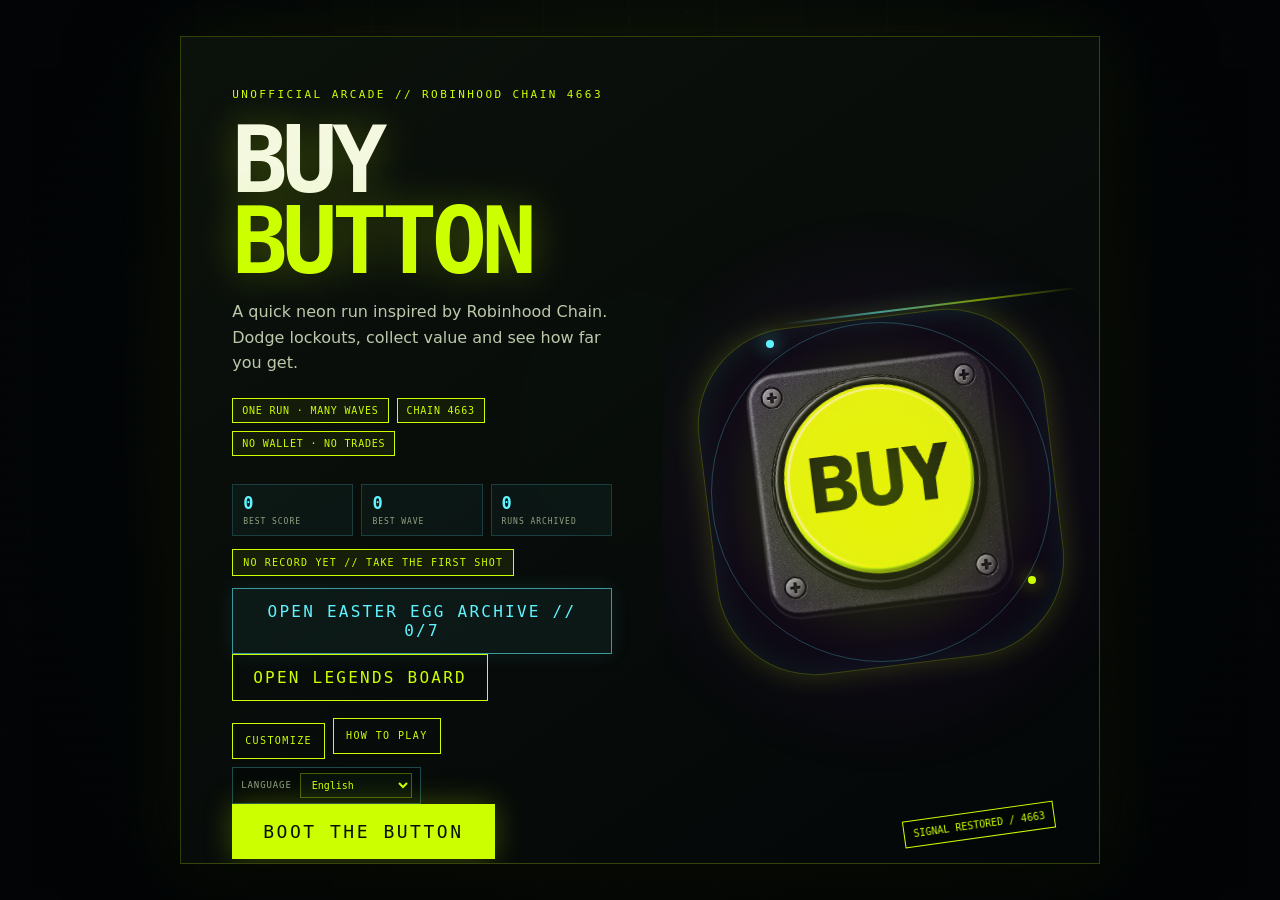
==== commit 075befe1: "upgrade" ====
--- a/index.html
+++ b/index.html
@@ -12,2134 +12,7 @@
   <link rel="icon" type="image/png" sizes="1024x1024" href="./buy-button-hero.png" />
   <link rel="apple-touch-icon" href="./buy-button-hero.png" />
   <title>BUY BUTTON // SIGNAL RUN</title>
-  <style>
-    :root {
-      --acid: #ccff00;
-      --acid-soft: #91b31b;
-      --ink: #f3f8df;
-      --muted: #91a083;
-      --bg: #050607;
-      --panel: rgba(9, 13, 11, .86);
-      --line: rgba(204, 255, 0, .22);
-      --hot: #ff426d;
-      --cyan: #5ff4ff;
-      --violet: #ad84ff;
-    }
-    * { box-sizing: border-box; }
-    html, body { width: 100%; height: 100%; margin: 0; overflow: hidden; background: var(--bg); }
-    html.unsupported, html.unsupported body { min-height: 100%; height: auto; overflow: auto; }
-    body {
-      color: var(--ink);
-      font-family: ui-monospace, "Cascadia Mono", Consolas, monospace;
-      touch-action: none;
-      user-select: none;
-      -webkit-user-select: none;
-      -webkit-tap-highlight-color: transparent;
-    }
-    button { font: inherit; color: inherit; }
-    canvas { position: fixed; inset: 0; width: 100%; height: 100%; display: block; }
-    .layer { position: fixed; inset: 0; pointer-events: none; }
-    .scanlines {
-      z-index: 4;
-      opacity: .11;
-      background: repeating-linear-gradient(0deg, transparent 0 3px, rgba(255,255,255,.08) 4px, transparent 5px);
-      mix-blend-mode: screen;
-    }
-    .vignette {
-      z-index: 5;
-      background: radial-gradient(circle at center, transparent 32%, rgba(0,0,0,.22) 70%, rgba(0,0,0,.74) 130%);
-    }
-    body.low-power .scanlines,
-    body.low-power .vignette { display: none; }
-    body.no-effects .scanlines { display: none; }
-
-    #menu, #briefing, #gameover, #shop, #pause {
-      position: fixed;
-      inset: 0;
-      z-index: 20;
-      display: grid;
-      place-items: center;
-      padding: 24px;
-      pointer-events: auto;
-      background: radial-gradient(circle at 50% 44%, rgba(20,35,9,.18), rgba(3,5,6,.88) 66%);
-      transition: opacity .26s ease, visibility .26s ease;
-      overflow: auto;
-      overscroll-behavior: contain;
-      -webkit-overflow-scrolling: touch;
-      scrollbar-width: thin;
-    }
-    #menu.hidden, #briefing.hidden, #gameover.hidden, #shop.hidden, #pause.hidden {
-      opacity: 0;
-      visibility: hidden;
-      pointer-events: none;
-    }
-    .menu-card, .briefing-card, .gameover-card, .shop-card, .pause-card, .easter-card, .levelup-card {
-      width: min(920px, 100%);
-      border: 1px solid var(--line);
-      background: linear-gradient(145deg, rgba(12,18,12,.94), rgba(4,7,8,.91));
-      box-shadow: 0 30px 100px rgba(0,0,0,.62), 0 0 80px rgba(204,255,0,.08);
-      background: linear-gradient(145deg, rgba(12,18,12,.97), rgba(4,7,8,.96));
-      -webkit-backdrop-filter: blur(18px);
-      backdrop-filter: blur(18px);
-      touch-action: pan-y;
-      overscroll-behavior: contain;
-      -webkit-overflow-scrolling: touch;
-    }
-    .menu-card { min-height: 0; min-height: min(690px, 92vh); max-height: 92vh; display: grid; grid-template-columns: 1.05fr .95fr; align-items: center; overflow: auto; scrollbar-width: thin; }
-    .menu-copy { padding: clamp(28px, 4vw, 54px); position: relative; z-index: 1; }
-    .eyebrow { color: var(--acid); font-size: 11px; letter-spacing: .22em; }
-    .menu-copy h1 {
-      margin: 20px 0 12px;
-      font-size: clamp(42px, 8vw, 92px);
-      line-height: .88;
-      letter-spacing: -.06em;
-      text-shadow: 0 0 42px rgba(204,255,0,.28);
-    }
-    .menu-copy h1 span { color: var(--acid); }
-    .menu-copy p { max-width: 530px; color: #bdc9ab; font-family: system-ui, sans-serif; line-height: 1.6; }
-    .menu-meta { display: flex; flex-wrap: wrap; gap: 8px; margin: 22px 0 28px; }
-    .chip { border: 1px solid rgba(204,255,0,.25); color: var(--acid); background: rgba(204,255,0,.06); padding: 6px 9px; font-size: 10px; letter-spacing: .08em; }
-    .main-btn, .ghost-btn, .danger-btn, .upgrade-btn {
-      appearance: none;
-      border: 1px solid var(--acid);
-      background: var(--acid);
-      color: #071000;
-      padding: 13px 20px;
-      cursor: pointer;
-      letter-spacing: .14em;
-      text-transform: uppercase;
-      transition: transform .15s ease, filter .15s ease, box-shadow .15s ease;
-    }
-    .main-btn { font-size: 18px; padding: 16px 30px; box-shadow: 0 0 32px rgba(204,255,0,.25); }
-    .main-btn:hover, .upgrade-btn:hover { transform: translateY(-2px); filter: brightness(1.1); box-shadow: 0 0 40px rgba(204,255,0,.35); }
-    .ghost-btn { color: var(--acid); background: transparent; }
-    .ghost-btn:hover { background: rgba(204,255,0,.09); }
-    .danger-btn { color: #150006; border-color: var(--hot); background: var(--hot); }
-    .fineprint { margin-top: 16px; font-size: 10px; color: var(--muted); letter-spacing: .05em; }
-    .record-strip {
-      display: grid;
-      grid-template-columns: repeat(3, minmax(0, 1fr));
-      gap: 8px;
-      margin: 18px 0 0;
-      max-width: 560px;
-    }
-    .record-cell {
-      border: 1px solid rgba(95,244,255,.18);
-      background: rgba(95,244,255,.045);
-      padding: 9px 10px;
-      min-width: 0;
-    }
-    .record-cell b { display: block; color: var(--cyan); font-size: 17px; line-height: 1.1; }
-    .record-cell span { display: block; color: var(--muted); font-size: 8px; letter-spacing: .12em; margin-top: 4px; }
-    .record-badge {
-      display: inline-flex;
-      align-items: center;
-      gap: 7px;
-      margin-top: 13px;
-      padding: 7px 10px;
-      border: 1px solid rgba(204,255,0,.34);
-      color: var(--acid);
-      background: rgba(204,255,0,.07);
-      font-size: 10px;
-      letter-spacing: .12em;
-    }
-    .easter-archive-btn {
-      display: none;
-      margin-top: 12px;
-      border-color: rgba(95,244,255,.58);
-      color: var(--cyan);
-      background: rgba(95,244,255,.055);
-      box-shadow: 0 0 22px rgba(95,244,255,.09);
-    }
-    .easter-archive-btn.show { display: inline-flex; }
-    .easter-archive-btn:hover { border-color: var(--acid); color: var(--acid); background: rgba(204,255,0,.08); }
-    .menu-art { position: relative; min-height: 100%; display: grid; place-items: center; overflow: hidden; }
-    .menu-art::before {
-      content: "";
-      position: absolute;
-      width: 560px; height: 560px; border-radius: 50%;
-      background: radial-gradient(circle, rgba(204,255,0,.26), rgba(87,11,126,.12) 40%, transparent 70%);
-      filter: blur(8px);
-      animation: breathe 4s ease-in-out infinite alternate;
-    }
-    .menu-art img {
-      position: relative;
-      width: min(78%, 430px);
-      opacity: .94;
-      mix-blend-mode: screen;
-      filter: saturate(1.25) contrast(1.12) drop-shadow(0 30px 50px rgba(0,0,0,.8));
-      transform: translate3d(var(--mx, 0px), var(--my, 0px), 0) rotateX(var(--rx, 0deg)) rotateY(var(--ry, 0deg)) rotate(-7deg);
-      animation: float 5s ease-in-out infinite;
-      will-change: transform, filter;
-    }
-    .menu-art::after {
-      content: "";
-      position: absolute;
-      width: min(78%, 430px);
-      aspect-ratio: 1;
-      border-radius: 28%;
-      border: 1px solid rgba(204,255,0,.24);
-      box-shadow: 0 0 28px rgba(204,255,0,.18), inset 0 0 32px rgba(95,244,255,.08);
-      transform: rotate(-7deg) scale(1.02);
-      animation: platePulse 3.8s ease-in-out infinite;
-      pointer-events: none;
-    }
-    .menu-art.image-fallback img { display: none; }
-    .menu-art.image-fallback::before {
-      content: "BUY";
-      display: grid;
-      place-items: center;
-      width: min(58%, 320px);
-      height: min(58%, 320px);
-      border: 12px solid #171b17;
-      border-radius: 50%;
-      background: var(--acid);
-      color: #071000;
-      font: 900 clamp(34px, 7vw, 76px)/1 ui-monospace, monospace;
-      letter-spacing: -.08em;
-      text-shadow: none;
-      box-shadow: 0 0 0 9px #050607, 0 0 0 11px rgba(95,244,255,.42), 0 24px 50px rgba(0,0,0,.7), 0 0 56px rgba(204,255,0,.32);
-      z-index: 1;
-    }
-    .art-scan {
-      position: absolute;
-      width: min(92%, 500px);
-      height: 2px;
-      background: linear-gradient(90deg, transparent, rgba(95,244,255,0), rgba(95,244,255,.9), rgba(204,255,0,.85), transparent);
-      filter: blur(.2px) drop-shadow(0 0 12px rgba(95,244,255,.8));
-      opacity: .65;
-      transform: translateY(-180px) rotate(-7deg);
-      animation: scanSweep 4.8s ease-in-out infinite;
-      pointer-events: none;
-    }
-    .orbit { position: absolute; width: 78%; aspect-ratio: 1; border: 1px solid rgba(95,244,255,.24); border-radius: 50%; animation: spin 18s linear infinite; }
-    .orbit::before, .orbit::after { content: ""; position: absolute; width: 8px; height: 8px; border-radius: 50%; background: var(--cyan); box-shadow: 0 0 18px var(--cyan); }
-    .orbit::before { top: 5%; left: 16%; } .orbit::after { right: 4%; bottom: 23%; background: var(--acid); box-shadow: 0 0 18px var(--acid); }
-    .art-stamp { position: absolute; bottom: 12%; right: 10%; border: 1px solid var(--acid); color: var(--acid); padding: 7px 9px; font-size: 10px; transform: rotate(-8deg); background: rgba(2,5,4,.82); }
-
-    .briefing-card, .gameover-card, .pause-card { width: min(670px, 100%); padding: clamp(26px, 5vw, 54px); }
-    .briefing-card h2, .gameover-card h2, .shop-card h2, .pause-card h2 { margin: 12px 0 14px; font-size: clamp(27px, 5vw, 52px); line-height: 1; }
-    .briefing-card p, .gameover-card p { color: #c2cdb4; font-family: system-ui, sans-serif; line-height: 1.65; }
-    .briefing-log { border-left: 2px solid var(--acid); padding: 12px 16px; margin: 22px 0; color: #e8f8c6; background: rgba(204,255,0,.045); font-size: 13px; line-height: 1.7; }
-    .briefing-actions { display: flex; gap: 10px; flex-wrap: wrap; margin-top: 24px; }
-
-    #ui { z-index: 10; pointer-events: none; display: none; }
-    #ui.show { display: block; }
-    .top-hud { position: absolute; inset: 16px 18px auto; display: grid; grid-template-columns: 1fr auto 1fr; align-items: start; gap: 14px; }
-    .hud-box { border: 1px solid rgba(204,255,0,.2); background: rgba(4,8,7,.78); padding: 10px 12px; -webkit-backdrop-filter: blur(10px); backdrop-filter: blur(10px); }
-    .hud-left { min-width: 190px; }
-    .hud-label { color: var(--muted); font-size: 9px; letter-spacing: .16em; }
-    .hud-value { color: var(--acid); font-size: 16px; margin-top: 3px; }
-    .health-track, .energy-track { height: 7px; margin-top: 7px; background: rgba(255,255,255,.08); overflow: hidden; }
-    .health-fill { height: 100%; background: linear-gradient(90deg, var(--hot), var(--acid)); box-shadow: 0 0 14px var(--acid); transition: width .15s ease; }
-    .energy-fill { height: 100%; background: linear-gradient(90deg, var(--violet), var(--cyan)); box-shadow: 0 0 14px var(--cyan); transition: width .15s ease; }
-    .wave-box { text-align: center; min-width: 190px; }
-    .wave-num { color: var(--acid); font-size: 26px; line-height: 1; }
-    .wave-name { color: #c4d1b4; font-size: 9px; letter-spacing: .12em; margin-top: 5px; }
-    .run-mutator { color: var(--cyan); font-size: 8px; letter-spacing: .12em; margin-top: 7px; min-height: 12px; }
-    .boss-hud {
-      position: absolute;
-      left: 50%;
-      top: 104px;
-      transform: translateX(-50%);
-      width: min(620px, 72vw);
-      display: none;
-      padding: 8px 12px;
-      border: 1px solid rgba(255,66,109,.45);
-      background: rgba(20,4,10,.72);
-      box-shadow: 0 0 28px rgba(255,66,109,.16);
-    }
-    .boss-hud.show { display: block; }
-    .boss-hud-line { display: flex; justify-content: space-between; gap: 12px; color: #ffd7df; font-size: 10px; letter-spacing: .12em; }
-    .boss-hud-name { color: var(--hot); }
-    .boss-track { height: 9px; margin-top: 6px; background: rgba(255,255,255,.1); overflow: hidden; }
-    .boss-fill { height: 100%; width: 100%; background: linear-gradient(90deg, #ff426d, #ffb35f); box-shadow: 0 0 15px rgba(255,66,109,.7); transition: width .12s ease; }
-    .hud-right { justify-self: end; min-width: 150px; text-align: left; direction: ltr; }
-    .hud-right .hud-value { color: var(--cyan); }
-    .bottom-hud { position: absolute; left: 18px; right: 18px; bottom: 16px; display: grid; grid-template-columns: minmax(0,1fr) auto auto minmax(0,1fr); gap: 10px; align-items: end; }
-    .weapon-bar { display: flex; gap: 8px; flex-wrap: wrap; pointer-events: auto; }
-    .weapon-btn, .ability-btn { min-width: 106px; padding: 9px 10px; border: 1px solid rgba(204,255,0,.23); background: rgba(4,8,7,.78); color: #c3d0b3; cursor: pointer; text-align: left; }
-    .weapon-btn.active { border-color: var(--acid); color: var(--acid); box-shadow: 0 0 18px rgba(204,255,0,.14); }
-    .weapon-btn small, .ability-btn small { display: block; margin-top: 4px; color: var(--muted); font-size: 9px; }
-    .weapon-btn.active small { color: #d4eaa4; }
-    .center-readout { text-align: center; min-width: 190px; }
-    .combo { color: var(--hot); font-size: 15px; letter-spacing: .1em; min-height: 22px; }
-    .objective { color: var(--muted); font-size: 10px; letter-spacing: .08em; }
-    .ability-bar { display: flex; gap: 8px; justify-content: flex-end; pointer-events: auto; }
-    .ability-btn { min-width: 120px; color: var(--cyan); border-color: rgba(95,244,255,.25); touch-action: manipulation; }
-    .ability-btn.ready { box-shadow: 0 0 18px rgba(95,244,255,.16); }
-    .ability-btn.cooling { opacity: .53; }
-    .toast { position: absolute; left: 50%; top: 25%; transform: translateX(-50%); color: var(--acid); font-size: 14px; letter-spacing: .12em; text-shadow: 0 0 16px var(--acid); opacity: 0; transition: opacity .2s, transform .2s; white-space: nowrap; }
-    .toast.show { opacity: 1; transform: translate(-50%, -8px); }
-    .story-banner { position: absolute; left: 50%; bottom: 28%; transform: translateX(-50%); width: min(720px, 88vw); text-align: center; pointer-events: none; opacity: 0; transition: opacity .35s ease; }
-    .story-banner.show { opacity: 1; }
-    .story-banner .line { display: inline-block; padding: 8px 14px; border: 1px solid rgba(204,255,0,.28); background: rgba(3,7,6,.78); color: #e6f6c4; font-size: 12px; line-height: 1.5; }
-    .combat-readout { color: var(--cyan); font-size: 9px; letter-spacing: .08em; min-height: 14px; }
-    .egg-power-readout { color: #fff7c2; font-size: 8px; letter-spacing: .08em; min-height: 12px; text-shadow: 0 0 12px rgba(255,247,194,.35); }
-    .egg-power-btn { display: none; margin: 5px auto 0; min-width: 150px; padding: 6px 9px; font-size: 9px; }
-    .egg-power-btn.show { display: inline-block; pointer-events: auto; }
-
-    .shop-card { width: min(1120px, 100%); max-height: min(92vh, 900px); overflow: auto; padding: clamp(24px, 5vw, 44px); }
-    .shop-head { display: flex; justify-content: space-between; align-items: end; gap: 14px; margin-bottom: 22px; }
-    .shop-head p { max-width: 480px; margin: 0; color: var(--muted); font-family: system-ui, sans-serif; font-size: 13px; }
-    .shop-coins { color: var(--acid); font-size: 18px; white-space: nowrap; }
-    .upgrade-grid { display: grid; grid-template-columns: repeat(4, 1fr); gap: 12px; }
-    .weapon-lab-head { margin: 28px 0 12px; color: var(--cyan); font-size: 11px; letter-spacing: .16em; }
-    .weapon-upgrade-grid { grid-template-columns: repeat(4, 1fr); }
-    .weapon-upgrade-grid .upgrade-card { min-height: 205px; }
-    .weapon-upgrade-grid .upgrade-card.is-equipped { border-color: rgba(204,255,0,.62); box-shadow: 0 0 24px rgba(204,255,0,.1); }
-    .upgrade-card { display: flex; flex-direction: column; min-height: 235px; padding: 17px; border: 1px solid rgba(204,255,0,.18); background: linear-gradient(145deg, rgba(204,255,0,.06), rgba(95,244,255,.025)); position: relative; overflow: hidden; }
-    .upgrade-card::after { content: ""; position: absolute; inset: auto -28px -46px auto; width: 120px; height: 120px; border: 1px solid rgba(95,244,255,.16); border-radius: 50%; box-shadow: 0 0 28px rgba(95,244,255,.08); pointer-events: none; }
-    .upgrade-card h3 { margin: 8px 0 5px; font-size: 16px; color: var(--acid); }
-    .upgrade-card p { flex: 1; margin: 0 0 16px; color: #b8c8b0; font-family: system-ui, sans-serif; font-size: 12px; line-height: 1.5; }
-    .upgrade-btn { width: 100%; padding: 10px; font-size: 11px; }
-    .upgrade-btn[disabled] { opacity: .35; cursor: not-allowed; filter: grayscale(1); }
-    .upgrade-topline { display: flex; align-items: center; justify-content: space-between; gap: 8px; }
-    .upgrade-level { color: var(--cyan); font-size: 9px; letter-spacing: .1em; }
-    .upgrade-meter { height: 4px; margin: 5px 0 10px; background: rgba(255,255,255,.08); }
-    .upgrade-meter i { display: block; height: 100%; background: linear-gradient(90deg, var(--cyan), var(--acid)); box-shadow: 0 0 10px rgba(204,255,0,.45); }
-    .shop-actions { display: flex; justify-content: space-between; align-items: center; gap: 12px; margin-top: 18px; }
-    .shop-actions .main-btn { font-size: 12px; padding: 12px 18px; }
-    .shop-foot { margin-top: 18px; color: var(--muted); font-size: 10px; line-height: 1.5; }
-    .gameover-card { text-align: center; }
-    .gameover-card h2 { color: var(--hot); text-shadow: 0 0 25px rgba(255,66,109,.5); }
-    .run-stats { display: grid; grid-template-columns: repeat(4, 1fr); gap: 8px; margin: 22px 0; }
-    .run-stat { border: 1px solid rgba(255,255,255,.1); padding: 12px 8px; background: rgba(255,255,255,.025); }
-    .run-stat b { display: block; color: var(--acid); font-size: 24px; }
-    .run-stat span { color: var(--muted); font-size: 9px; letter-spacing: .1em; }
-    .new-record { color: var(--acid); font-size: 13px; letter-spacing: .14em; min-height: 20px; text-shadow: 0 0 18px rgba(204,255,0,.7); }
-    .previous-record { color: var(--muted); font-size: 10px; margin-top: 8px; }
-    #levelup { position: fixed; inset: 0; z-index: 25; display: grid; place-items: center; padding: 24px; pointer-events: auto; background: radial-gradient(circle at 50% 44%, rgba(35,58,10,.38), rgba(3,5,6,.9) 70%); transition: opacity .2s ease, visibility .2s ease; overflow: auto; overscroll-behavior: contain; -webkit-overflow-scrolling: touch; scrollbar-width: thin; }
-    #levelup.hidden { opacity: 0; visibility: hidden; pointer-events: none; }
-    .levelup-card { width: min(940px, 100%); padding: clamp(24px, 5vw, 46px); border: 1px solid rgba(204,255,0,.42); background: linear-gradient(145deg, rgba(12,20,10,.97), rgba(4,7,8,.96)); box-shadow: 0 0 80px rgba(204,255,0,.16), 0 30px 100px rgba(0,0,0,.72); }
-    .levelup-card h2 { margin: 10px 0 6px; font-size: clamp(28px, 5vw, 52px); line-height: 1; color: var(--acid); }
-    .levelup-card p { margin: 0; color: #c8d7bd; font-family: system-ui, sans-serif; }
-    .levelup-grid { display: grid; grid-template-columns: repeat(3, 1fr); gap: 12px; margin-top: 22px; }
-    .level-choice { min-height: 190px; padding: 16px; border: 1px solid rgba(95,244,255,.28); background: rgba(95,244,255,.05); text-align: left; cursor: pointer; transition: transform .15s ease, border-color .15s ease, background .15s ease; }
-    .level-choice:hover, .level-choice:focus-visible { transform: translateY(-4px); border-color: var(--acid); background: rgba(204,255,0,.1); outline: none; }
-    .level-choice b { display: block; color: var(--cyan); font-size: 18px; margin: 8px 0 6px; }
-    .level-choice span { display: block; color: #c3d1bc; font-family: system-ui, sans-serif; font-size: 12px; line-height: 1.5; }
-    .level-choice small { color: var(--acid-soft); font-size: 9px; letter-spacing: .1em; }
-    .run-progress { color: var(--cyan); font-size: 10px; letter-spacing: .1em; margin-top: 11px; }
-    .hud-toggle { justify-self: center; pointer-events: auto; min-width: 112px; padding: 8px 10px; border: 1px solid rgba(95,244,255,.25); background: rgba(4,8,7,.78); color: var(--cyan); cursor: pointer; font-size: 10px; letter-spacing: .08em; }
-    .hud-toggle.on { border-color: var(--acid); color: var(--acid); box-shadow: 0 0 18px rgba(204,255,0,.14); }
-    .pause-card { width: min(760px, 100%); max-height: min(92vh, 900px); overflow: auto; text-align: center; }
-    .pause-card p { color: var(--muted); font-family: system-ui, sans-serif; }
-    .pause-actions { display: flex; justify-content: center; gap: 10px; flex-wrap: wrap; margin-top: 18px; }
-    .settings-panel {
-      margin-top: 22px;
-      padding: 16px;
-      border: 1px solid rgba(95,244,255,.2);
-      background: rgba(95,244,255,.035);
-      text-align: left;
-    }
-    .settings-head { display: flex; justify-content: space-between; align-items: center; gap: 12px; margin-bottom: 10px; }
-    .settings-head b { color: var(--cyan); font-size: 11px; letter-spacing: .14em; }
-    .settings-head span { color: var(--muted); font-size: 9px; letter-spacing: .08em; }
-    .settings-grid { display: grid; grid-template-columns: repeat(2, minmax(0, 1fr)); gap: 9px 12px; }
-    .setting-row {
-      display: grid;
-      grid-template-columns: minmax(0,1fr) auto;
-      align-items: center;
-      gap: 10px;
-      min-height: 42px;
-      padding: 9px 10px;
-      border: 1px solid rgba(255,255,255,.08);
-      background: rgba(3,7,6,.48);
-    }
-    .setting-copy { min-width: 0; }
-    .setting-copy b { display: block; color: #dce9ce; font-size: 10px; letter-spacing: .08em; }
-    .setting-copy span { display: block; margin-top: 4px; color: var(--muted); font: 10px/1.35 system-ui, sans-serif; }
-    .setting-control { display: flex; align-items: center; gap: 7px; color: var(--acid); font-size: 10px; white-space: nowrap; }
-    .setting-control input[type="range"] { width: 118px; accent-color: var(--acid); }
-    .setting-control input[type="checkbox"] { width: 18px; height: 18px; accent-color: var(--acid); }
-    .setting-control select {
-      min-width: 112px;
-      border: 1px solid rgba(204,255,0,.32);
-      border-radius: 0;
-      padding: 5px 7px;
-      background: #07100a;
-      color: var(--acid);
-      font: 10px ui-monospace, monospace;
-      cursor: pointer;
-      outline: none;
-    }
-    .setting-control select:focus-visible {
-      border-color: var(--acid);
-      box-shadow: 0 0 16px rgba(204,255,0,.18);
-    }
-    .setting-control output { min-width: 36px; text-align: right; color: var(--cyan); }
-    .settings-note { margin-top: 12px; color: var(--muted); font-size: 9px; line-height: 1.5; }
-    .pause-card .main-btn { margin-top: 18px; }
-    .lock-status {
-      position: absolute;
-      left: 50%;
-      top: 102px;
-      transform: translateX(-50%);
-      padding: 6px 10px;
-      border: 1px solid rgba(204,255,0,.2);
-      background: rgba(2,5,4,.72);
-      color: var(--acid);
-      font-size: 9px;
-      letter-spacing: .12em;
-      pointer-events: auto;
-      cursor: pointer;
-      font: inherit;
-      transition: border-color .15s ease, background .15s ease, transform .15s ease;
-    }
-    .lock-status:hover, .lock-status:focus-visible { background: rgba(204,255,0,.1); transform: translateX(-50%) translateY(-2px); outline: none; }
-    .pause-hud-btn {
-      position: absolute;
-      top: 104px;
-      right: 18px;
-      z-index: 2;
-      min-width: 42px;
-      height: 34px;
-      border: 1px solid rgba(95,244,255,.28);
-      background: rgba(4,8,7,.78);
-      color: var(--cyan);
-      cursor: pointer;
-      font-weight: 900;
-      letter-spacing: .12em;
-      pointer-events: auto;
-    }
-    .pause-hud-btn:hover, .pause-hud-btn:focus-visible { border-color: var(--acid); color: var(--acid); outline: none; }
-    .touch-dash-btn {
-      display: none;
-      position: absolute;
-      left: max(10px, env(safe-area-inset-left));
-      bottom: max(46px, calc(env(safe-area-inset-bottom) + 42px));
-      z-index: 3;
-      width: 58px;
-      height: 40px;
-      padding: 0 5px;
-      border: 1px solid rgba(95,244,255,.72);
-      border-radius: 999px;
-      background: radial-gradient(circle at 50% 35%, rgba(95,244,255,.28), rgba(4,8,7,.9) 72%);
-      color: var(--cyan);
-      box-shadow: 0 0 20px rgba(95,244,255,.2), inset 0 0 14px rgba(95,244,255,.08);
-      cursor: pointer;
-      pointer-events: auto;
-      touch-action: manipulation;
-      -webkit-user-select: none;
-      user-select: none;
-      font-size: 9px;
-      font-weight: 900;
-      letter-spacing: .12em;
-      text-align: center;
-    }
-    .touch-dash-btn:active,
-    .touch-dash-btn:focus-visible {
-      border-color: var(--acid);
-      color: var(--acid);
-      box-shadow: 0 0 24px rgba(204,255,0,.3), inset 0 0 16px rgba(204,255,0,.12);
-      outline: none;
-      transform: translateY(1px);
-    }
-    .combat-flash {
-      position: absolute;
-      left: 50%;
-      top: 19%;
-      transform: translate(-50%, -50%) scale(.92);
-      color: #fff7c2;
-      font-size: clamp(18px, 3vw, 30px);
-      font-weight: 900;
-      letter-spacing: .16em;
-      text-shadow: 0 0 18px var(--acid), 0 0 38px var(--hot);
-      opacity: 0;
-      pointer-events: none;
-      transition: opacity .12s ease, transform .18s ease;
-      white-space: nowrap;
-    }
-    .combat-flash.show { opacity: 1; transform: translate(-50%, -50%) scale(1); }
-
-    #easterEggs {
-      position: fixed;
-      inset: 0;
-      z-index: 32;
-      display: grid;
-      place-items: center;
-      padding: 24px;
-      pointer-events: auto;
-      background: radial-gradient(circle at 50% 42%, rgba(10,42,48,.32), rgba(2,5,6,.94) 72%);
-      transition: opacity .22s ease, visibility .22s ease;
-      overflow: auto;
-      overscroll-behavior: contain;
-      -webkit-overflow-scrolling: touch;
-      scrollbar-width: thin;
-    }
-    #easterEggs.hidden { opacity: 0; visibility: hidden; pointer-events: none; }
-    .easter-card {
-      width: min(980px, 100%);
-      max-height: min(92vh, 820px);
-      overflow: auto;
-      padding: clamp(24px, 5vw, 44px);
-      border: 1px solid rgba(95,244,255,.32);
-      background: linear-gradient(145deg, rgba(7,20,20,.97), rgba(3,7,8,.96));
-      box-shadow: 0 0 90px rgba(95,244,255,.12), 0 30px 100px rgba(0,0,0,.78);
-    }
-    .easter-head {
-      display: flex;
-      align-items: end;
-      justify-content: space-between;
-      gap: 16px;
-      margin-bottom: 22px;
-    }
-    .easter-head h2 { margin: 9px 0 7px; color: var(--cyan); font-size: clamp(27px, 5vw, 52px); line-height: .95; }
-    .easter-head p { max-width: 610px; margin: 0; color: #c1d3cf; font-family: system-ui, sans-serif; line-height: 1.55; }
-    .easter-count { color: var(--acid); font-size: 13px; letter-spacing: .14em; white-space: nowrap; }
-    .easter-grid { display: grid; grid-template-columns: repeat(4, minmax(0, 1fr)); gap: 11px; }
-    .egg-entry {
-      min-height: 190px;
-      padding: 14px;
-      border: 1px solid rgba(95,244,255,.2);
-      background: linear-gradient(145deg, rgba(95,244,255,.055), rgba(3,8,8,.72));
-      position: relative;
-      overflow: hidden;
-    }
-    .egg-entry::after {
-      content: "";
-      position: absolute;
-      width: 92px;
-      height: 92px;
-      right: -35px;
-      bottom: -42px;
-      border: 1px solid currentColor;
-      border-radius: 50%;
-      opacity: .18;
-    }
-    .egg-entry.found { border-color: rgba(204,255,0,.42); box-shadow: 0 0 24px rgba(204,255,0,.1); }
-    .egg-entry.locked { filter: saturate(.45); opacity: .66; }
-    .egg-topline { display: flex; align-items: center; justify-content: space-between; gap: 8px; }
-    .egg-glyph {
-      display: grid;
-      place-items: center;
-      width: 30px;
-      height: 30px;
-      border: 1px solid currentColor;
-      color: var(--egg-color, var(--cyan));
-      font-size: 9px;
-      font-weight: 900;
-      transform: rotate(45deg);
-      box-shadow: 0 0 14px rgba(95,244,255,.14);
-    }
-    .egg-glyph span { transform: rotate(-45deg); }
-    .egg-status { color: var(--egg-color, var(--acid)); font-size: 8px; letter-spacing: .12em; }
-    .egg-entry h3 { margin: 17px 0 6px; color: var(--egg-color, var(--cyan)); font-size: 13px; letter-spacing: .06em; }
-    .egg-entry p { min-height: 52px; margin: 0; color: #b8c9c3; font: 11px/1.45 system-ui, sans-serif; }
-    .egg-clue { display: block; margin-top: 13px; color: var(--muted); font-size: 9px; line-height: 1.4; letter-spacing: .04em; }
-    .easter-foot { display: flex; justify-content: space-between; align-items: center; gap: 12px; margin-top: 20px; color: var(--muted); font-size: 9px; line-height: 1.45; }
-    .easter-foot span { max-width: 680px; }
-
-    /* Competitive archive: compact enough for a landscape phone, but still
-       readable when the same panel is opened on a desktop. */
-    #leaderboard {
-      position: fixed;
-      inset: 0;
-      z-index: 36;
-      display: grid;
-      place-items: center;
-      padding: 18px;
-      pointer-events: auto;
-      background:
-        radial-gradient(circle at 50% 36%, rgba(12, 56, 62, .34), rgba(2, 5, 6, .95) 72%),
-        rgba(2, 5, 6, .86);
-      transition: opacity .22s ease, visibility .22s ease;
-      overflow: auto;
-      overscroll-behavior: contain;
-      -webkit-overflow-scrolling: touch;
-      scrollbar-width: thin;
-    }
-    #leaderboard.hidden { opacity: 0; visibility: hidden; pointer-events: none; }
-    .leaderboard-card {
-      width: min(900px, 100%);
-      max-height: min(92vh, 860px);
-      overflow: auto;
-      padding: clamp(18px, 4vw, 34px);
-      border: 1px solid rgba(95,244,255,.36);
-      background: linear-gradient(145deg, rgba(7,20,20,.98), rgba(3,7,8,.97));
-      box-shadow: 0 0 90px rgba(95,244,255,.13), 0 30px 100px rgba(0,0,0,.82);
-    }
-    .leaderboard-head {
-      display: flex;
-      align-items: flex-start;
-      justify-content: space-between;
-      gap: 16px;
-    }
-    .leaderboard-head h2 {
-      margin: 9px 0 7px;
-      color: var(--cyan);
-      font-size: clamp(26px, 5vw, 50px);
-      line-height: .95;
-    }
-    .leaderboard-head p {
-      max-width: 660px;
-      margin: 0;
-      color: #c1d3cf;
-      font: 13px/1.55 system-ui, sans-serif;
-    }
-    .leaderboard-close {
-      flex: 0 0 auto;
-      min-height: 36px;
-      padding: 8px 11px;
-      font-size: 9px;
-    }
-    .leaderboard-toolbar {
-      display: flex;
-      align-items: center;
-      flex-wrap: wrap;
-      gap: 8px;
-      margin-top: 18px;
-    }
-    .leaderboard-status {
-      flex: 1 1 240px;
-      min-height: 32px;
-      padding: 8px 10px;
-      border: 1px solid rgba(204,255,0,.2);
-      background: rgba(204,255,0,.045);
-      color: var(--acid);
-      font-size: 9px;
-      line-height: 1.35;
-      letter-spacing: .06em;
-    }
-    .leaderboard-toolbar .ghost-btn {
-      min-height: 32px;
-      padding: 7px 10px;
-      font-size: 9px;
-    }
-    .leaderboard-table-wrap {
-      margin-top: 12px;
-      overflow-x: auto;
-      border: 1px solid rgba(95,244,255,.16);
-      background: rgba(95,244,255,.025);
-    }
-    .leaderboard-table {
-      min-width: 560px;
-      padding: 7px;
-    }
-    .leaderboard-row {
-      display: grid;
-      grid-template-columns: 44px minmax(160px, 1.7fr) repeat(4, minmax(64px, .72fr));
-      align-items: center;
-      gap: 8px;
-      min-height: 42px;
-      padding: 7px 9px;
-      border-bottom: 1px solid rgba(255,255,255,.07);
-      color: #d8e7d2;
-      font-size: 10px;
-    }
-    .leaderboard-row:last-child { border-bottom: 0; }
-    .leaderboard-row.header {
-      min-height: 30px;
-      color: var(--muted);
-      font-size: 8px;
-      letter-spacing: .1em;
-      text-transform: uppercase;
-    }
-    .leaderboard-row.top { background: linear-gradient(90deg, rgba(204,255,0,.09), rgba(95,244,255,.03)); }
-    .leaderboard-row.me { outline: 1px solid rgba(204,255,0,.48); outline-offset: -1px; }
-    .leaderboard-rank { color: var(--acid); font-weight: 900; text-align: center; }
-    .leaderboard-player { min-width: 0; }
-    .leaderboard-player b {
-      display: block;
-      overflow: hidden;
-      color: #f2ffd9;
-      font-size: 11px;
-      text-overflow: ellipsis;
-      white-space: nowrap;
-    }
-    .leaderboard-player small {
-      display: block;
-      margin-top: 3px;
-      overflow: hidden;
-      color: var(--muted);
-      font-size: 8px;
-      text-overflow: ellipsis;
-      white-space: nowrap;
-    }
-    .leaderboard-score { color: var(--cyan); font-weight: 900; text-align: right; }
-    .leaderboard-empty {
-      padding: 24px 12px;
-      color: var(--muted);
-      font-size: 10px;
-      line-height: 1.5;
-      text-align: center;
-    }
-    .leaderboard-profile {
-      margin-top: 16px;
-      padding: 13px;
-      border: 1px solid rgba(204,255,0,.18);
-      background: rgba(204,255,0,.035);
-    }
-    .leaderboard-profile h3 {
-      margin: 0 0 10px;
-      color: var(--acid);
-      font-size: 12px;
-      letter-spacing: .12em;
-    }
-    .leaderboard-profile-grid {
-      display: grid;
-      grid-template-columns: repeat(2, minmax(0, 1fr));
-      gap: 9px;
-    }
-    .leaderboard-profile label {
-      display: grid;
-      gap: 5px;
-      color: var(--muted);
-      font-size: 9px;
-      letter-spacing: .08em;
-    }
-    .leaderboard-profile input {
-      width: 100%;
-      min-height: 38px;
-      border: 1px solid rgba(95,244,255,.28);
-      border-radius: 0;
-      padding: 8px 9px;
-      background: #07100a;
-      color: var(--ink);
-      font: 12px system-ui, sans-serif;
-      outline: none;
-      user-select: text;
-      -webkit-user-select: text;
-    }
-    .leaderboard-profile input:focus {
-      border-color: var(--acid);
-      box-shadow: 0 0 16px rgba(204,255,0,.16);
-    }
-    .leaderboard-profile-actions {
-      display: flex;
-      align-items: center;
-      flex-wrap: wrap;
-      gap: 8px;
-      margin-top: 10px;
-    }
-    .leaderboard-profile-actions .main-btn,
-    .leaderboard-profile-actions .ghost-btn {
-      min-height: 36px;
-      padding: 8px 12px;
-      font-size: 9px;
-    }
-    .leaderboard-profile-status {
-      min-height: 16px;
-      margin-top: 8px;
-      color: var(--cyan);
-      font-size: 9px;
-      line-height: 1.4;
-    }
-    .leaderboard-privacy {
-      margin-top: 10px;
-      color: var(--muted);
-      font: 10px/1.45 system-ui, sans-serif;
-    }
-    @media (max-width: 560px) {
-      #leaderboard { padding: 9px; }
-      .leaderboard-card { max-height: calc(100dvh - 14px); padding: 14px; }
-      .leaderboard-head { gap: 8px; }
-      .leaderboard-head h2 { font-size: clamp(23px, 8vw, 34px); }
-      .leaderboard-head p { font-size: 11px; line-height: 1.4; }
-      .leaderboard-profile-grid { grid-template-columns: 1fr; }
-      .leaderboard-toolbar { margin-top: 12px; }
-      .leaderboard-toolbar .ghost-btn { flex: 1 1 120px; }
-    }
-    @media (orientation: landscape) and (max-height: 600px) {
-      #leaderboard { padding: 7px; }
-      .leaderboard-card { max-height: calc(100dvh - 12px); padding: 11px 14px; }
-      .leaderboard-head h2 { margin: 5px 0; font-size: clamp(21px, 6vh, 30px); }
-      .leaderboard-head p { font-size: 10px; line-height: 1.3; }
-      .leaderboard-toolbar { margin-top: 9px; }
-      .leaderboard-profile { margin-top: 10px; padding: 9px; }
-      .leaderboard-profile h3 { margin-bottom: 7px; font-size: 10px; }
-      .leaderboard-profile input { min-height: 32px; padding: 6px 8px; font-size: 11px; }
-    }
-
-    #mobile { position: absolute; inset: 0; pointer-events: none; }
-    #stick, #stick-knob { position: absolute; display: none; border-radius: 50%; pointer-events: none; }
-    #stick { width: 128px; height: 128px; border: 1px solid rgba(204,255,0,.3); background: rgba(204,255,0,.05); }
-    #stick-knob { width: 52px; height: 52px; background: rgba(204,255,0,.75); box-shadow: 0 0 18px var(--acid); }
-    .mobile-hint { display: none; }
-    .menu-utility-row {
-      display: flex;
-      align-items: center;
-      flex-wrap: wrap;
-      gap: 8px;
-      margin-top: 12px;
-    }
-    .menu-utility-row .ghost-btn {
-      min-height: 36px;
-      padding: 9px 12px;
-      font-size: 10px;
-    }
-    @media (max-width: 520px) {
-      .menu-utility-row {
-        align-items: stretch;
-      }
-      .menu-utility-row > * {
-        flex: 1 1 150px;
-      }
-      .language-picker {
-        justify-content: space-between;
-      }
-      .language-picker select {
-        min-width: 0;
-        flex: 1 1 auto;
-      }
-    }
-    .language-picker {
-      display: inline-flex;
-      align-items: center;
-      gap: 8px;
-      min-height: 36px;
-      padding: 5px 8px;
-      border: 1px solid rgba(95,244,255,.28);
-      background: rgba(4,8,7,.66);
-      color: var(--cyan);
-      font-size: 9px;
-      letter-spacing: .1em;
-    }
-    .language-picker span {
-      color: var(--muted);
-      white-space: nowrap;
-    }
-    .language-picker select {
-      min-width: 112px;
-      border: 1px solid rgba(204,255,0,.32);
-      border-radius: 0;
-      padding: 5px 7px;
-      background: #07100a;
-      color: var(--acid);
-      font: 10px ui-monospace, monospace;
-      cursor: pointer;
-      outline: none;
-    }
-    .language-picker select:focus-visible {
-      border-color: var(--acid);
-      box-shadow: 0 0 16px rgba(204,255,0,.18);
-    }
-    .tutorial-layer {
-      position: fixed;
-      inset: 0;
-      z-index: 70;
-      display: grid;
-      place-items: center;
-      padding: 20px;
-      pointer-events: auto;
-      background:
-        radial-gradient(circle at 50% 38%, rgba(17,56,40,.34), rgba(2,5,6,.92) 72%),
-        rgba(2,5,6,.82);
-      transition: opacity .2s ease, visibility .2s ease;
-      overflow: auto;
-      overscroll-behavior: contain;
-      -webkit-overflow-scrolling: touch;
-    }
-    .tutorial-layer.hidden {
-      opacity: 0;
-      visibility: hidden;
-      pointer-events: none;
-    }
-    .tutorial-card {
-      width: min(720px, 100%);
-      max-height: min(90dvh, 760px);
-      overflow: auto;
-      padding: clamp(20px, 4vw, 38px);
-      border: 1px solid rgba(95,244,255,.4);
-      background:
-        linear-gradient(145deg, rgba(8,22,20,.98), rgba(4,8,9,.97)),
-        radial-gradient(circle at 85% 10%, rgba(204,255,0,.1), transparent 40%);
-      box-shadow: 0 30px 100px rgba(0,0,0,.8), 0 0 70px rgba(95,244,255,.12);
-    }
-    .tutorial-top {
-      display: flex;
-      align-items: center;
-      justify-content: space-between;
-      gap: 12px;
-    }
-    .tutorial-step {
-      color: var(--cyan);
-      font-size: 10px;
-      letter-spacing: .16em;
-    }
-    .tutorial-close {
-      width: 34px;
-      height: 34px;
-      border: 1px solid rgba(95,244,255,.35);
-      background: rgba(95,244,255,.05);
-      color: var(--cyan);
-      cursor: pointer;
-      font-size: 20px;
-      line-height: 1;
-    }
-    .tutorial-close:hover,
-    .tutorial-close:focus-visible {
-      border-color: var(--acid);
-      color: var(--acid);
-      outline: none;
-    }
-    .tutorial-progress {
-      height: 4px;
-      margin: 12px 0 20px;
-      background: rgba(255,255,255,.09);
-      overflow: hidden;
-    }
-    .tutorial-progress i {
-      display: block;
-      width: 16.66%;
-      height: 100%;
-      background: linear-gradient(90deg, var(--cyan), var(--acid));
-      box-shadow: 0 0 14px rgba(204,255,0,.42);
-      transition: width .2s ease;
-    }
-    .tutorial-glyph {
-      display: grid;
-      place-items: center;
-      width: 76px;
-      height: 76px;
-      margin: 0 auto 18px;
-      border: 1px solid var(--acid);
-      color: var(--acid);
-      background: radial-gradient(circle, rgba(204,255,0,.2), rgba(204,255,0,.03) 65%);
-      box-shadow: 0 0 30px rgba(204,255,0,.18), inset 0 0 22px rgba(95,244,255,.1);
-      font-size: 30px;
-      font-weight: 900;
-      transform: rotate(45deg);
-    }
-    .tutorial-glyph span {
-      transform: rotate(-45deg);
-    }
-    .tutorial-card h2 {
-      margin: 0 0 10px;
-      color: var(--acid);
-      text-align: center;
-      font-size: clamp(25px, 5vw, 44px);
-      line-height: .98;
-      letter-spacing: .03em;
-    }
-    .tutorial-card p {
-      max-width: 58ch;
-      margin: 0 auto;
-      color: #c8d8cb;
-      text-align: center;
-      font: 14px/1.6 system-ui, sans-serif;
-    }
-    .tutorial-controls {
-      display: grid;
-      grid-template-columns: repeat(2, minmax(0, 1fr));
-      gap: 8px;
-      margin: 20px auto 0;
-      max-width: 590px;
-    }
-    .tutorial-control {
-      min-height: 54px;
-      padding: 9px 11px;
-      border: 1px solid rgba(95,244,255,.2);
-      background: rgba(95,244,255,.045);
-      color: #d6e5d3;
-      font: 11px/1.35 system-ui, sans-serif;
-      text-align: center;
-    }
-    .tutorial-control b {
-      display: block;
-      margin-bottom: 3px;
-      color: var(--cyan);
-      font: 10px ui-monospace, monospace;
-      letter-spacing: .1em;
-    }
-    .tutorial-tip {
-      min-height: 19px;
-      margin-top: 14px;
-      color: var(--muted);
-      text-align: center;
-      font-size: 10px;
-      letter-spacing: .05em;
-    }
-    .tutorial-actions {
-      display: flex;
-      align-items: center;
-      justify-content: space-between;
-      gap: 8px;
-      margin-top: 20px;
-    }
-    .tutorial-actions .ghost-btn,
-    .tutorial-actions .main-btn {
-      min-height: 40px;
-      padding: 9px 13px;
-      font-size: 10px;
-    }
-    .tutorial-actions .main-btn {
-      min-width: 122px;
-    }
-    .touch-guide {
-      position: fixed;
-      left: 50%;
-      bottom: max(96px, calc(env(safe-area-inset-bottom) + 86px));
-      z-index: 28;
-      width: min(500px, calc(100vw - 24px));
-      padding: 8px 38px 8px 12px;
-      border: 1px solid rgba(204,255,0,.38);
-      background: rgba(3,8,6,.9);
-      color: var(--acid);
-      box-shadow: 0 0 25px rgba(204,255,0,.12);
-      font-size: 9px;
-      line-height: 1.4;
-      letter-spacing: .08em;
-      text-align: center;
-      opacity: 0;
-      visibility: hidden;
-      pointer-events: none;
-      transform: translate(-50%, 8px);
-      transition: opacity .2s ease, transform .2s ease, visibility .2s ease;
-    }
-    .touch-guide.show {
-      opacity: 1;
-      visibility: visible;
-      pointer-events: auto;
-      transform: translate(-50%, 0);
-    }
-    .touch-guide button {
-      position: absolute;
-      top: 4px;
-      right: 6px;
-      width: 24px;
-      height: 24px;
-      border: 0;
-      background: transparent;
-      color: var(--muted);
-      cursor: pointer;
-      font-size: 17px;
-      line-height: 1;
-    }
-    .touch-guide button:hover,
-    .touch-guide button:focus-visible {
-      color: var(--acid);
-      outline: none;
-    }
-    @media (max-width: 520px) {
-      .tutorial-layer {
-        padding: 10px;
-      }
-      .tutorial-card {
-        max-height: calc(100dvh - 20px);
-        padding: 17px 14px;
-      }
-      .tutorial-card p {
-        font-size: 13px;
-        line-height: 1.5;
-      }
-      .tutorial-controls {
-        grid-template-columns: 1fr;
-        gap: 6px;
-        margin-top: 14px;
-      }
-      .tutorial-control {
-        min-height: 42px;
-        padding: 7px 9px;
-      }
-      .tutorial-actions {
-        margin-top: 14px;
-      }
-      .tutorial-actions .ghost-btn,
-      .tutorial-actions .main-btn {
-        min-height: 38px;
-        padding: 8px 9px;
-        font-size: 9px;
-      }
-      .touch-guide {
-        bottom: max(88px, calc(env(safe-area-inset-bottom) + 78px));
-        font-size: 8px;
-      }
-    }
-    /* Landscape phones have plenty of width but very little height. Keep the
-       complete first-run manual on one viewport so a player never has to
-       discover that the NEXT button is hidden below an internal scroll. */
-    @media (orientation: landscape) and (max-height: 600px) {
-      .tutorial-layer {
-        padding: 8px;
-      }
-      .tutorial-card {
-        max-height: calc(100dvh - 16px);
-        padding: 11px 16px;
-        overflow: hidden;
-      }
-      .tutorial-progress {
-        margin: 6px 0 9px;
-      }
-      .tutorial-glyph {
-        width: 48px;
-        height: 48px;
-        margin-bottom: 8px;
-        font-size: 18px;
-      }
-      .tutorial-card h2 {
-        margin-bottom: 5px;
-        font-size: clamp(20px, 5.4vh, 30px);
-      }
-      .tutorial-card p {
-        font-size: 11px;
-        line-height: 1.25;
-      }
-      .tutorial-controls {
-        gap: 5px;
-        margin-top: 9px;
-      }
-      .tutorial-control {
-        min-height: 32px;
-        padding: 5px 8px;
-        font-size: 9px;
-        line-height: 1.2;
-      }
-      .tutorial-control b {
-        margin-bottom: 1px;
-        font-size: 8px;
-      }
-      .tutorial-tip {
-        min-height: 13px;
-        margin-top: 7px;
-        font-size: 8px;
-      }
-      .tutorial-actions {
-        margin-top: 9px;
-      }
-      .tutorial-actions .ghost-btn,
-      .tutorial-actions .main-btn {
-        min-height: 32px;
-        padding: 6px 10px;
-        font-size: 8px;
-      }
-      .tutorial-actions .main-btn {
-        min-width: 96px;
-      }
-    }
-    body.locale-rtl #menu,
-    body.locale-rtl #briefing,
-    body.locale-rtl #shop,
-    body.locale-rtl #pause,
-    body.locale-rtl #levelup,
-    body.locale-rtl #easterEggs,
-    body.locale-rtl #gameover,
-    body.locale-rtl .tutorial-card {
-      direction: rtl;
-    }
-    body.locale-rtl #ui,
-    body.locale-rtl .menu-art,
-    body.locale-rtl .language-picker select,
-    body.locale-rtl .setting-control {
-      direction: ltr;
-    }
-    body.locale-rtl .menu-copy,
-    body.locale-rtl .briefing-card,
-    body.locale-rtl .shop-card,
-    body.locale-rtl .pause-card,
-    body.locale-rtl .levelup-card,
-    body.locale-rtl .easter-card,
-    body.locale-rtl .gameover-card {
-      text-align: right;
-    }
-    .support-notice {
-      position: fixed;
-      inset: 0;
-      z-index: 100;
-      display: grid;
-      place-items: center;
-      padding: 24px;
-      background: #050607;
-      color: var(--ink);
-      text-align: center;
-      font-family: system-ui, sans-serif;
-    }
-    .support-notice.hidden { display: none; }
-    .support-notice-card {
-      width: min(620px, 100%);
-      padding: 30px;
-      border: 1px solid rgba(204,255,0,.35);
-      background: linear-gradient(145deg, rgba(12,18,12,.98), rgba(4,7,8,.98));
-      box-shadow: 0 24px 80px rgba(0,0,0,.7);
-    }
-    .support-notice-card h1 { margin: 0 0 12px; color: var(--acid); font: 800 clamp(22px, 4vw, 38px)/1.1 ui-monospace, monospace; letter-spacing: .04em; }
-    .support-notice-card p { margin: 0; color: #c5d2bd; line-height: 1.6; }
-    .orientation-prompt {
-      position: fixed;
-      inset: 0;
-      z-index: 80;
-      display: none;
-      place-items: center;
-      padding: 18px;
-      background:
-        radial-gradient(circle at 50% 42%, rgba(24, 46, 12, .28), rgba(3, 5, 6, .96) 72%),
-        rgba(3, 5, 6, .92);
-      color: var(--ink);
-      text-align: center;
-      pointer-events: auto;
-      touch-action: manipulation;
-    }
-    .orientation-prompt.show { display: grid; }
-    .orientation-card {
-      width: min(430px, 100%);
-      padding: clamp(22px, 7vw, 38px);
-      border: 1px solid rgba(204,255,0,.42);
-      background: linear-gradient(145deg, rgba(12,18,12,.98), rgba(4,7,8,.98));
-      box-shadow: 0 24px 90px rgba(0,0,0,.76), 0 0 48px rgba(204,255,0,.11);
-    }
-    .orientation-icon {
-      width: 74px;
-      height: 48px;
-      margin: 0 auto 20px;
-      border: 2px solid var(--acid);
-      border-radius: 8px;
-      color: var(--acid);
-      display: grid;
-      place-items: center;
-      font-size: 22px;
-      line-height: 1;
-      box-shadow: 0 0 24px rgba(204,255,0,.18);
-      animation: orientationPulse 1.35s ease-in-out infinite alternate;
-    }
-    .orientation-card h2 {
-      margin: 10px 0 10px;
-      color: var(--acid);
-      font-size: clamp(24px, 8vw, 42px);
-      letter-spacing: .04em;
-      line-height: .95;
-    }
-    .orientation-card p {
-      margin: 0 auto 22px;
-      max-width: 34em;
-      color: #c5d2bd;
-      font: 14px/1.55 system-ui, sans-serif;
-    }
-    .orientation-card .main-btn {
-      max-width: 100%;
-      font-size: 12px;
-      padding: 13px 15px;
-    }
-    @keyframes orientationPulse {
-      from { transform: rotate(0deg) scale(.94); opacity: .72; }
-      to { transform: rotate(90deg) scale(1.04); opacity: 1; }
-    }
-    @media (min-width: 901px) {
-      .orientation-prompt { display: none !important; }
-    }
-    @media (orientation: landscape) {
-      .orientation-prompt.show { display: none; }
-    }
-    @supports (color: color-mix(in srgb, red, transparent)) {
-      .egg-entry.found { border-color: color-mix(in srgb, var(--egg-color, var(--acid)) 58%, transparent); box-shadow: 0 0 24px color-mix(in srgb, var(--egg-color, var(--acid)) 14%, transparent); }
-      .egg-glyph { box-shadow: 0 0 14px color-mix(in srgb, var(--egg-color, var(--cyan)) 28%, transparent); }
-    }
-    @supports (height: 100dvh) {
-      #menu, #briefing, #gameover, #shop, #pause, #easterEggs, #levelup { min-height: 100dvh; }
-    }
-
-    @keyframes pulse { from { opacity: .65; } to { opacity: 1; } }
-    @keyframes breathe { from { transform: scale(.9); opacity: .72; } to { transform: scale(1.1); opacity: 1; } }
-    @keyframes float {
-      0%,100% { transform: translate3d(var(--mx, 0px), var(--my, 0px), 0) rotateX(var(--rx, 0deg)) rotateY(var(--ry, 0deg)) rotate(-7deg) translateY(0); }
-      50% { transform: translate3d(var(--mx, 0px), calc(var(--my, 0px) - 11px), 0) rotateX(var(--rx, 0deg)) rotateY(var(--ry, 0deg)) rotate(-4deg); }
-    }
-    @keyframes spin { to { transform: rotate(360deg); } }
-    @keyframes platePulse { 0%,100% { opacity: .34; transform: rotate(-7deg) scale(1.01); } 50% { opacity: .78; transform: rotate(-5deg) scale(1.055); } }
-    @keyframes scanSweep { 0%,100% { opacity: 0; transform: translateY(-180px) rotate(-7deg); } 18%,58% { opacity: .72; } 76% { opacity: 0; transform: translateY(180px) rotate(-7deg); } }
-    @media (max-width: 820px), (pointer: coarse) and (max-height: 600px), (max-width: 900px) and (max-height: 600px) {
-      .menu-card { grid-template-columns: 1fr; min-height: auto; }
-      .menu-art { min-height: 250px; order: -1; }
-      .menu-copy { padding-top: 22px; }
-      .menu-art img { width: min(58%, 260px); }
-      .top-hud { grid-template-columns: 1fr auto; }
-      .wave-box { justify-self: end; }
-      .hud-right { display: none; }
-       .bottom-hud { grid-template-columns: 1fr; gap: 7px; }
-      .center-readout { order: -1; min-width: 0; }
-      .weapon-bar, .ability-bar { justify-content: center; }
-      .weapon-btn, .ability-btn { min-width: 0; flex: 1 1 29%; }
-      .upgrade-grid { grid-template-columns: repeat(2, 1fr); }
-       .weapon-upgrade-grid { grid-template-columns: repeat(2, 1fr); }
-       .upgrade-card { min-height: 150px; }
-       .levelup-grid { grid-template-columns: 1fr; }
-      .record-strip { grid-template-columns: 1fr; }
-      .settings-grid { grid-template-columns: 1fr; }
-       .easter-grid { grid-template-columns: repeat(2, minmax(0, 1fr)); }
-       .mobile-hint { display: block; color: var(--muted); font-size: 10px; margin-top: 10px; }
-       .pause-hud-btn { top: 112px; right: 10px; }
-       .lock-status {
-         top: clamp(132px, 17vh, 160px);
-         max-width: 58vw;
-         overflow: hidden;
-         text-overflow: ellipsis;
-         white-space: nowrap;
-       }
-       .boss-hud { top: clamp(168px, 21vh, 210px); width: min(92vw, 620px); }
-       .combat-flash { top: clamp(205px, 28vh, 280px); }
-       .story-banner { bottom: 42%; width: 94vw; }
-       .story-banner .line { display: block; max-width: 100%; white-space: normal; font-size: 10px; }
-       .combat-flash { max-width: 92vw; white-space: normal; text-align: center; line-height: 1.25; }
-    }
-    @media (max-width: 470px) {
-      .top-hud { inset: 10px 10px auto; }
-      .bottom-hud { left: 10px; right: 10px; bottom: 9px; }
-      .hud-left { min-width: 0; }
-       .weapon-btn, .ability-btn { font-size: 10px; padding: 8px 7px; }
-       .weapon-btn small, .ability-btn small { font-size: 8px; }
-       .toast { font-size: 11px; top: 20%; }
-       .upgrade-grid { grid-template-columns: 1fr; }
-       .weapon-upgrade-grid { grid-template-columns: 1fr; }
-       .run-stats { grid-template-columns: repeat(2, 1fr); }
-       .easter-grid { grid-template-columns: 1fr; }
-    }
-    /* Compact touch layout: keep the playfield open on phones without
-       sacrificing usable tap targets.  The desktop HUD stays unchanged. */
-    @media (max-width: 820px), (pointer: coarse) and (max-height: 600px), (max-width: 900px) and (max-height: 600px) {
-      #menu, #briefing, #gameover, #shop, #pause, #easterEggs, #levelup {
-        padding: 12px;
-      }
-      .menu-card {
-        width: min(100%, 430px);
-        max-height: calc(100dvh - 16px);
-      }
-      .menu-art {
-        min-height: clamp(190px, 29vh, 225px);
-      }
-      .menu-art::before {
-        width: 370px;
-        height: 370px;
-      }
-      .menu-art img {
-        width: min(54%, 220px);
-      }
-      .menu-art::after {
-        width: min(64%, 238px);
-      }
-      .orbit {
-        width: 70%;
-      }
-      .art-scan {
-        width: 78%;
-      }
-      .art-stamp {
-        right: 5%;
-        bottom: 7%;
-        padding: 5px 7px;
-        font-size: 8px;
-      }
-      .menu-copy {
-        padding: 16px 18px 20px;
-        min-width: 0;
-      }
-      .eyebrow {
-        font-size: 9px;
-        letter-spacing: .14em;
-        overflow-wrap: anywhere;
-      }
-      .menu-copy h1 {
-        margin: 12px 0 9px;
-        font-size: clamp(36px, 12vw, 58px);
-      }
-      .menu-copy p {
-        font-size: 13px;
-        line-height: 1.48;
-      }
-      .menu-meta {
-        gap: 6px;
-        margin: 14px 0 16px;
-      }
-      .chip {
-        padding: 5px 7px;
-        font-size: 8px;
-        line-height: 1.25;
-      }
-      .record-strip {
-        grid-template-columns: repeat(3, minmax(0, 1fr));
-        gap: 6px;
-        margin-top: 12px;
-      }
-      .record-cell {
-        padding: 7px 6px;
-      }
-      .record-cell b {
-        font-size: 14px;
-      }
-      .record-cell span {
-        font-size: 7px;
-        letter-spacing: .08em;
-      }
-      .record-badge {
-        margin-top: 9px;
-        padding: 5px 7px;
-        font-size: 8px;
-        letter-spacing: .08em;
-      }
-      .menu-copy #startBtn {
-        width: 100%;
-      }
-      .main-btn {
-        min-height: 42px;
-        padding: 11px 15px;
-        font-size: 14px;
-      }
-      .fineprint {
-        margin-top: 10px;
-        font-size: 9px;
-        line-height: 1.35;
-      }
-      .briefing-card, .gameover-card, .pause-card, .levelup-card, .easter-card, .shop-card {
-        padding: 18px;
-      }
-      .briefing-card h2, .gameover-card h2, .shop-card h2, .pause-card h2, .levelup-card h2, .easter-head h2 {
-        margin: 9px 0 10px;
-        font-size: clamp(25px, 8vw, 40px);
-      }
-      .briefing-card p, .gameover-card p, .shop-head p, .levelup-card p, .easter-head p {
-        font-size: 13px;
-        line-height: 1.48;
-      }
-      .briefing-log {
-        margin: 14px 0;
-        padding: 10px 12px;
-        font-size: 11px;
-        line-height: 1.5;
-      }
-      .briefing-actions {
-        gap: 7px;
-        margin-top: 16px;
-      }
-      .briefing-actions > * {
-        flex: 1 1 130px;
-      }
-      .shop-head, .easter-head {
-        align-items: start;
-        flex-direction: column;
-        gap: 7px;
-        margin-bottom: 14px;
-      }
-      .shop-coins, .easter-count {
-        font-size: 14px;
-      }
-      .upgrade-grid, .weapon-upgrade-grid, .levelup-grid {
-        gap: 7px;
-      }
-      .upgrade-card, .weapon-upgrade-grid .upgrade-card {
-        min-height: 0;
-        padding: 12px;
-      }
-      .upgrade-card h3 {
-        font-size: 14px;
-      }
-      .upgrade-card p {
-        margin-bottom: 10px;
-        font-size: 11px;
-      }
-      .shop-actions {
-        align-items: stretch;
-        flex-direction: column;
-        gap: 8px;
-      }
-      .shop-actions .main-btn {
-        width: 100%;
-      }
-
-      /* Combat HUD */
-      #ui .top-hud {
-        inset: 8px 8px auto;
-        grid-template-columns: minmax(0, 1fr) auto;
-        gap: 5px;
-      }
-      #ui .hud-box {
-        padding: 6px 8px;
-      }
-      #ui .hud-left {
-        min-width: 0;
-      }
-      #ui .hud-label {
-        font-size: 7px;
-        letter-spacing: .11em;
-      }
-      #ui .hud-value {
-        font-size: 13px;
-      }
-      #ui .health-track, #ui .energy-track {
-        height: 5px;
-        margin-top: 4px;
-      }
-      #ui .wave-box {
-        min-width: 0;
-      }
-      #ui .wave-num {
-        font-size: 20px;
-      }
-      #ui .wave-name {
-        margin-top: 3px;
-        font-size: 7px;
-        letter-spacing: .08em;
-      }
-      #ui .run-mutator {
-        display: none;
-      }
-      #ui .hud-right {
-        display: none;
-      }
-      #ui .lock-status {
-        top: 88px;
-        max-width: calc(100% - 88px);
-        padding: 5px 8px;
-        overflow: hidden;
-        text-overflow: ellipsis;
-        white-space: nowrap;
-        font-size: 8px;
-      }
-      #ui .pause-hud-btn {
-        top: 88px;
-        right: 8px;
-        min-width: 36px;
-        width: 36px;
-        height: 30px;
-      }
-      #ui .boss-hud {
-        top: 124px;
-        width: calc(100% - 24px);
-        padding: 6px 8px;
-      }
-      #ui .boss-hud-line {
-        font-size: 8px;
-      }
-      #ui .boss-track {
-        height: 6px;
-        margin-top: 4px;
-      }
-      #ui .bottom-hud {
-        left: 8px;
-        right: 8px;
-        bottom: max(8px, env(safe-area-inset-bottom));
-        grid-template-columns: 1fr;
-        gap: 5px;
-      }
-      #ui .center-readout {
-        order: -1;
-        min-width: 0;
-      }
-      #ui .combo {
-        min-height: 14px;
-        font-size: 11px;
-      }
-      #ui .objective {
-        font-size: 8px;
-      }
-      #ui .combat-readout,
-      #ui #levelText {
-        display: none;
-      }
-      #ui .egg-power-readout {
-        min-height: 0;
-        font-size: 7px;
-      }
-      #ui .weapon-bar {
-        display: grid;
-        grid-template-columns: repeat(4, minmax(0, 1fr));
-        width: 100%;
-        gap: 4px;
-      }
-      #ui .weapon-btn {
-        min-width: 0;
-        min-height: 38px;
-        height: 38px;
-        padding: 5px 3px;
-        overflow: hidden;
-        text-align: center;
-        text-overflow: ellipsis;
-        white-space: nowrap;
-        font-size: 9px;
-        line-height: 1;
-        letter-spacing: .03em;
-      }
-      #ui .weapon-btn small,
-      #ui .ability-btn small {
-        display: none;
-      }
-      #ui .ability-bar {
-        display: grid;
-        grid-template-columns: repeat(3, minmax(0, 1fr));
-        width: 100%;
-        gap: 4px;
-      }
-      #ui .ability-btn {
-        min-width: 0;
-        min-height: 38px;
-        height: 38px;
-        padding: 5px 3px;
-        overflow: hidden;
-        text-align: center;
-        text-overflow: ellipsis;
-        white-space: nowrap;
-        font-size: 8px;
-        line-height: 1;
-        letter-spacing: .02em;
-      }
-      #ui #autoFireBtn {
-        position: absolute;
-        top: -29px;
-        right: 0;
-        min-width: 0;
-        width: auto;
-        height: 24px;
-        padding: 4px 7px;
-        font-size: 8px;
-        line-height: 1;
-      }
-      #ui .story-banner {
-        bottom: 31%;
-        width: calc(100% - 24px);
-      }
-      #ui .story-banner .line {
-        padding: 6px 9px;
-        font-size: 9px;
-      }
-      #ui .combat-flash {
-        top: 27%;
-        max-width: 90vw;
-        font-size: clamp(14px, 4.8vw, 20px);
-        letter-spacing: .1em;
-      }
-      #ui .toast {
-        top: 18%;
-        font-size: 10px;
-      }
-    }
-    @media (max-width: 380px) {
-      .menu-art {
-        min-height: 155px;
-      }
-      .menu-art img {
-        width: min(48%, 180px);
-      }
-      .menu-copy {
-        padding: 10px 14px 12px;
-      }
-      .menu-copy h1 {
-        margin: 8px 0 6px;
-        font-size: 34px;
-      }
-      .menu-copy p {
-        font-size: 11px;
-        line-height: 1.32;
-      }
-      .menu-meta {
-        gap: 4px;
-        margin: 9px 0 10px;
-      }
-      .record-strip {
-        margin-top: 8px;
-      }
-      .record-badge {
-        margin-top: 6px;
-      }
-      .fineprint {
-        font-size: 8px;
-      }
-      #ui .weapon-btn, #ui .ability-btn {
-        min-height: 36px;
-        height: 36px;
-        font-size: 8px;
-      }
-      #ui .bottom-hud {
-        gap: 4px;
-      }
-      .menu-copy {
-        padding-left: 14px;
-        padding-right: 14px;
-      }
-      .menu-copy p {
-        font-size: 12px;
-      }
-    }
-    @media (orientation: landscape) and (max-width: 900px), (min-aspect-ratio: 1/1) and (max-height: 600px) {
-      /* In a phone held sideways, use the scarce vertical space for the
-         call-to-action and the arena rather than the decorative hero art. */
-      .menu-card {
-        width: min(560px, 100%);
-        height: calc(100vh - 16px);
-        height: calc(100dvh - 16px);
-        min-height: 0;
-        grid-template-columns: 1fr;
-      }
-      .menu-art {
-        display: none;
-      }
-      .menu-copy {
-        padding: 15px 20px;
-        overflow: auto;
-      }
-      .menu-copy h1 {
-        margin: 8px 0 6px;
-        font-size: 42px;
-      }
-      .menu-copy p {
-        font-size: 12px;
-        line-height: 1.35;
-      }
-      .menu-meta {
-        margin: 10px 0 11px;
-      }
-      .record-strip {
-        margin-top: 8px;
-      }
-
-      #ui .bottom-hud {
-        grid-template-columns: minmax(0, 1fr) minmax(0, 270px);
-        gap: 5px;
-      }
-      #ui .center-readout {
-        display: none;
-      }
-      #ui .weapon-bar {
-        grid-column: 1;
-        grid-row: 1;
-        display: flex;
-        flex-wrap: nowrap;
-        min-width: 0;
-        overflow-x: auto;
-        gap: 4px;
-        touch-action: pan-x;
-        overscroll-behavior-x: contain;
-        -webkit-overflow-scrolling: touch;
-        scrollbar-width: none;
-      }
-      #ui .weapon-bar::-webkit-scrollbar {
-        display: none;
-      }
-      #ui .weapon-btn {
-        flex: 0 0 72px;
-        width: 72px;
-        min-width: 0;
-        min-height: 38px;
-        height: 38px;
-        padding: 5px 3px;
-        overflow: hidden;
-        text-align: center;
-        text-overflow: ellipsis;
-        white-space: nowrap;
-        font-size: 9px;
-        line-height: 1;
-      }
-      #ui .ability-bar {
-        grid-column: 2;
-        grid-row: 1;
-        display: grid;
-        grid-template-columns: repeat(3, minmax(0, 1fr));
-        width: min(270px, 35vw);
-        justify-self: end;
-      }
-      #ui .ability-btn {
-        min-width: 0;
-        min-height: 38px;
-        height: 38px;
-        padding: 5px 3px;
-        overflow: hidden;
-        text-align: center;
-        text-overflow: ellipsis;
-        white-space: nowrap;
-        font-size: 8px;
-        line-height: 1;
-      }
-      #ui .lock-status {
-        left: auto;
-        right: 52px;
-        top: 88px;
-        max-width: 180px;
-        transform: none;
-      }
-      #ui .lock-status:hover,
-      #ui .lock-status:focus-visible {
-        transform: translateY(-2px);
-      }
-      #ui #autoFireBtn {
-        top: -27px;
-      }
-      #ui .story-banner {
-        bottom: 24%;
-      }
-    }
-    /* Extra-small landscape phones: the arena gets priority over chrome.
-       Keep labels readable, but reclaim every spare pixel from the HUD and
-       menu cards so the playfield never feels boxed in. */
-    @media (orientation: landscape) and (max-height: 700px) and (max-width: 1100px),
-           (min-aspect-ratio: 1/1) and (max-height: 700px) and (max-width: 1100px) {
-      #menu, #briefing, #gameover, #shop, #pause, #easterEggs, #levelup {
-        padding: 7px;
-      }
-      .menu-card {
-        width: min(480px, 100%);
-        height: auto;
-        max-height: calc(100dvh - 10px);
-      }
-      .menu-copy {
-        padding: 9px 12px;
-      }
-      .menu-copy .eyebrow,
-      .briefing-card .eyebrow,
-      .gameover-card .eyebrow,
-      .shop-card .eyebrow,
-      .pause-card .eyebrow {
-        font-size: 7px;
-        letter-spacing: .12em;
-      }
-      .menu-copy h1 {
-        margin: 3px 0 4px;
-        font-size: clamp(24px, 7vh, 31px);
-      }
-      .menu-copy p {
-        font-size: 9px;
-        line-height: 1.24;
-      }
-      .menu-meta {
-        gap: 4px;
-        margin: 6px 0 7px;
-      }
-      .chip {
-        padding: 4px 6px;
-        font-size: 6px;
-      }
-      .record-strip {
-        gap: 4px;
-        margin-top: 5px;
-      }
-      .record-cell {
-        padding: 5px 6px;
-      }
-      .record-cell b {
-        font-size: 11px;
-      }
-      .record-cell span {
-        font-size: 5px;
-      }
-      .record-badge {
-        margin-top: 6px;
-        padding: 4px 6px;
-        font-size: 6px;
-      }
-      .menu-copy #startBtn {
-        min-height: 33px;
-        padding: 7px 11px;
-        font-size: 10px;
-      }
-      .fineprint {
-        margin-top: 6px;
-        font-size: 6px;
-        line-height: 1.25;
-      }
-
-      .briefing-card, .gameover-card, .pause-card, .levelup-card, .easter-card, .shop-card {
-        padding: 13px;
-        max-height: calc(100dvh - 10px);
-      }
-      .briefing-card h2, .gameover-card h2, .shop-card h2, .pause-card h2, .levelup-card h2, .easter-head h2 {
-        margin: 6px 0 7px;
-        font-size: clamp(18px, 5.5vh, 27px);
-      }
-      .briefing-card p, .gameover-card p, .shop-head p, .levelup-card p, .easter-head p {
-        font-size: 9px;
-        line-height: 1.35;
-      }
-      .briefing-log {
-        margin: 9px 0;
-        padding: 7px 9px;
-        font-size: 8px;
-        line-height: 1.35;
-      }
-      .briefing-actions {
-        gap: 5px;
-        margin-top: 10px;
-      }
-      .briefing-actions .main-btn,
-      .briefing-actions .ghost-btn,
-      .pause-actions .main-btn,
-      .pause-actions .ghost-btn,
-      .pause-actions .danger-btn,
-      .shop-actions .main-btn,
-      .shop-actions .danger-btn {
-        min-height: 34px;
-        padding: 8px 11px;
-        font-size: 9px;
-      }
-      .upgrade-grid, .weapon-upgrade-grid, .levelup-grid {
-        gap: 5px;
-      }
-      .upgrade-card, .weapon-upgrade-grid .upgrade-card {
-        padding: 8px;
-      }
-      .upgrade-card h3 {
-        font-size: 11px;
-      }
-      .upgrade-card p {
-        margin-bottom: 7px;
-        font-size: 9px;
-        line-height: 1.3;
-      }
-      .upgrade-btn {
-        min-height: 30px;
-        padding: 7px 6px;
-        font-size: 9px;
-      }
-      .pause-card {
-        width: min(620px, 100%);
-      }
-      .settings-panel {
-        margin-top: 10px;
-        padding: 8px;
-      }
-      .settings-head {
-        gap: 7px;
-        margin-bottom: 6px;
-      }
-      .settings-head b {
-        font-size: 8px;
-      }
-      .settings-head span {
-        font-size: 7px;
-      }
-      .settings-grid {
-        gap: 5px 6px;
-      }
-      .setting-row {
-        gap: 6px;
-        min-height: 30px;
-        padding: 5px 6px;
-      }
-      .setting-copy b {
-        font-size: 8px;
-      }
-      .setting-copy span {
-        margin-top: 2px;
-        font-size: 8px;
-        line-height: 1.2;
-      }
-      .setting-control {
-        gap: 4px;
-        font-size: 8px;
-      }
-      .setting-control input[type="range"] {
-        width: 78px;
-      }
-      .setting-control input[type="checkbox"] {
-        width: 14px;
-        height: 14px;
-      }
-      .setting-control output {
-        min-width: 28px;
-      }
-      .settings-note {
-        margin-top: 7px;
-        font-size: 7px;
-        line-height: 1.3;
-      }
-      .pause-actions {
-        gap: 5px;
-        margin-top: 9px;
-      }
-      .shop-card {
-        width: min(900px, 100%);
-      }
-      .shop-head {
-        gap: 7px;
-        margin-bottom: 9px;
-      }
-      .shop-coins,
-      .easter-count {
-        font-size: 11px;
-      }
-      .levelup-card {
-        width: min(720px, 100%);
-      }
-      .levelup-grid {
-        margin-top: 10px;
-      }
-      .level-choice {
-        min-height: 105px;
-        padding: 8px;
-      }
-      .level-choice b {
-        margin: 5px 0 4px;
-        font-size: 12px;
-      }
-      .level-choice span {
-        font-size: 9px;
-        line-height: 1.3;
-      }
-      .level-choice small {
-        font-size: 7px;
-      }
-      .easter-card {
-        width: min(900px, 100%);
-      }
-      .easter-head {
-        gap: 7px;
-        margin-bottom: 9px;
-      }
-      .easter-grid {
-        gap: 5px;
-      }
-      .egg-entry {
-        min-height: 110px;
-        padding: 8px;
-      }
-      .egg-entry h3 {
-        margin: 9px 0 4px;
-        font-size: 10px;
-      }
-      .egg-entry p {
-        min-height: 0;
-        font-size: 8px;
-        line-height: 1.3;
-      }
-      .egg-clue {
-        margin-top: 7px;
-        font-size: 7px;
-      }
-
-      /* Combat HUD */
-      #ui .top-hud {
-        inset: 5px 6px auto;
-        gap: 4px;
-      }
-      #ui .hud-box {
-        padding: 3px 5px;
-      }
-      #ui .hud-label {
-        font-size: 5px;
-        letter-spacing: .08em;
-      }
-      #ui .hud-value {
-        margin-top: 1px;
-        font-size: 10px;
-      }
-      #ui .hud-left .hud-label[style] {
-        margin-top: 2px !important;
-      }
-      #ui .health-track, #ui .energy-track {
-        height: 3px;
-        margin-top: 2px;
-      }
-      #ui .hud-right,
-      #ui .run-mutator {
-        display: none;
-      }
-      #ui .wave-box {
-        min-width: 68px;
-      }
-      #ui .wave-num {
-        font-size: 14px;
-      }
-      #ui .wave-name {
-        margin-top: 2px;
-        font-size: 5px;
-      }
-      #ui .lock-status {
-        top: 52px;
-        right: 40px;
-        max-width: 145px;
-        padding: 3px 6px;
-        font-size: 6px;
-      }
-      #ui .pause-hud-btn {
-        top: 52px;
-        right: 6px;
-        min-width: 28px;
-        width: 28px;
-        height: 22px;
-        padding: 2px 4px;
-        font-size: 10px;
-      }
-      #ui .boss-hud {
-        top: 76px;
-        width: calc(100% - 18px);
-        padding: 3px 6px;
-      }
-      #ui .boss-hud-line {
-        font-size: 6px;
-      }
-      #ui .boss-track {
-        height: 3px;
-        margin-top: 2px;
-      }
-      #ui .bottom-hud {
-        left: 6px;
-        right: 6px;
-        bottom: max(5px, env(safe-area-inset-bottom));
-        grid-template-columns: minmax(0, 1fr) minmax(0, 190px);
-        grid-template-rows: 29px;
-        align-items: end;
-        gap: 4px;
-      }
-      #ui .weapon-bar {
-        gap: 3px;
-        justify-content: flex-start;
-      }
-      #ui .weapon-btn {
-        flex-basis: 60px;
-        width: 60px;
-        min-height: 29px;
-        height: 29px;
-        padding: 3px 2px;
-        font-size: 6px;
-        letter-spacing: .02em;
-        overflow: hidden;
-        text-align: center;
-        text-overflow: ellipsis;
-        white-space: nowrap;
-      }
-      #ui .weapon-btn small,
-      #ui .ability-btn small {
-        display: none;
-      }
-      #ui .ability-bar {
-        width: min(190px, 35vw);
-        gap: 3px;
-      }
-      #ui .ability-btn {
-        min-height: 29px;
-        height: 29px;
-        padding: 3px 2px;
-        font-size: 6px;
-        letter-spacing: 0;
-      }
-      #ui .touch-dash-btn {
-        display: grid;
-        place-items: center;
-        width: 56px;
-        height: 36px;
-        bottom: max(42px, calc(env(safe-area-inset-bottom) + 37px));
-        font-size: 8px;
-      }
-      #ui #autoFireBtn {
-        position: absolute;
-        right: 0;
-        top: -20px;
-        min-width: 0;
-        width: auto;
-        height: 17px;
-        padding: 3px 5px;
-        font-size: 6px;
-      }
-      #ui .story-banner {
-        bottom: 18%;
-        width: calc(100% - 18px);
-      }
-      #ui .story-banner .line {
-        padding: 3px 6px;
-        font-size: 6px;
-        line-height: 1.25;
-      }
-      #ui .combat-flash {
-        top: 19%;
-        max-width: 86vw;
-        font-size: clamp(10px, 2.7vw, 13px);
-        line-height: 1.1;
-        letter-spacing: .08em;
-      }
-      #ui .toast {
-        top: 13%;
-        font-size: 7px;
-      }
-    }
-    @media (prefers-reduced-motion: reduce) {
-      *, *::before, *::after { animation-duration: .01ms !important; transition-duration: .01ms !important; }
-    }
-  </style>
+  <link rel="stylesheet" href="./assets/game.css" />
 </head>
 <body>
   <canvas id="game" aria-label="BUY BUTTON Signal Run game canvas" data-i18n-aria-label="canvasLabel"></canvas>
@@ -2199,6 +72,14 @@
           </label>
         </div>
         <button class="main-btn" id="startBtn" type="button" data-i18n="start">BOOT THE BUTTON</button>
+        <div class="run-save-panel" id="runSavePanel" hidden role="status" aria-live="polite">
+          <div class="run-save-head"><span class="run-save-dot" aria-hidden="true"></span><span data-i18n="checkpointFound">CHECKPOINT FOUND // RUN RECOVERABLE</span></div>
+          <div class="run-save-summary" id="runSaveSummary"></div>
+          <div class="run-save-actions">
+            <button class="main-btn" id="resumeSavedBtn" type="button" data-i18n="resumeSavedRun">RESUME SAVED RUN</button>
+            <button class="ghost-btn" id="discardSavedBtn" type="button" data-i18n="discardSavedRun">DISCARD SAVE</button>
+          </div>
+        </div>
         <div class="fineprint" data-i18n="fineprint">Fan-made fiction. No wallet, token sale or financial advice.</div>
       </div>
       <div class="menu-art" aria-hidden="true">
@@ -2360,7 +241,7 @@
             <span class="setting-control"><input id="hapticsToggle" type="checkbox" checked /><output id="hapticsValue">ON</output></span>
           </label>
         </div>
-        <div class="settings-note" id="settingsNote" data-i18n="settingsNote">Settings save here. F toggles auto-fire; +/- changes zoom.</div>
+        <div class="settings-note" id="settingsNote" data-i18n="settingsNote">Settings save here. Hold SPACE to fire; +/- changes zoom.</div>
       </div>
       <div class="pause-actions">
         <button class="ghost-btn" id="resetSettingsBtn" type="button" data-i18n="resetSettings">RESET SETTINGS</button>
@@ -2420,6 +301,10 @@
     <div class="combat-flash" id="combatFlash" aria-live="polite"></div>
     <button class="pause-hud-btn" id="pauseBtn" type="button" aria-label="Pause game" data-i18n-aria-label="pauseGame">Ⅱ</button>
       <button class="touch-dash-btn" id="touchDashBtn" type="button" aria-label="Dash while moving" data-i18n-aria-label="touchDashAria" data-i18n="dash">DASH</button>
+      <button class="touch-fire-btn" id="touchFireBtn" type="button" aria-label="Press and hold to fire" aria-pressed="false" data-i18n-aria-label="touchFireAria">
+        <span data-i18n="touchFire">PRESS // FIRE</span>
+        <small data-i18n="touchFireHint">HOLD TO FIRE</small>
+      </button>
       <div class="bottom-hud">
         <div class="weapon-bar" id="weaponBar"></div>
         <div class="center-readout">
@@ -2430,7 +315,7 @@
           <div class="run-progress" id="levelText" data-i18n="levelHud">LEVEL 1 // 0/100 XP</div>
           <div class="objective" id="objectiveText" data-i18n="keepSignal">KEEP THE SIGNAL ALIVE</div>
         </div>
-        <button class="hud-toggle on" id="autoFireBtn" type="button" data-i18n="autoFireLabel">AUTO FIRE: ON</button>
+        <div class="hud-fire-hint" id="desktopFireHint" data-i18n="desktopFireHint">HOLD SPACE // FIRE</div>
         <div class="ability-bar" id="abilityBar"></div>
       </div>
   </section>
@@ -2468,7207 +353,10 @@
     </div>
   </section>
   <div id="touchGuide" class="touch-guide" role="status" aria-live="polite">
-    <span id="touchGuideText">LEFT DRAG: MOVE · RIGHT HOLD: AIM/FIRE · DASH: ESCAPE</span>
+    <span id="touchGuideText">LEFT DRAG: MOVE · RIGHT SIDE: AIM · PRESS // FIRE: SHOOT · DASH: ESCAPE</span>
     <button id="touchGuideClose" type="button" aria-label="Close touch guide" data-i18n-aria-label="touchGuideClose">×</button>
   </div>
 
-  <script>
-    (() => {
-      "use strict";
-
-      const nowMs = () => {
-        const perf = window.performance;
-        return perf && typeof perf.now === "function" ? perf.now() : Date.now();
-      };
-      const raf = typeof window.requestAnimationFrame === "function"
-        ? window.requestAnimationFrame.bind(window)
-        : (callback) => window.setTimeout(() => callback(nowMs()), 16);
-      const deferMicrotask = typeof window.queueMicrotask === "function"
-        ? window.queueMicrotask.bind(window)
-        : (callback) => typeof Promise === "function" ? Promise.resolve().then(callback) : window.setTimeout(callback, 0);
-      const safeMatchMedia = (query) => typeof window.matchMedia === "function" && window.matchMedia(query).matches;
-      const browserNavigator = window.navigator || {};
-      const hardwareConcurrency = Number(browserNavigator.hardwareConcurrency) || 0;
-      const compactLandscapeViewport = (
-        (window.innerWidth || 0) > (window.innerHeight || 0)
-        && (window.innerWidth || 0) <= 1100
-        && (window.innerHeight || 0) <= 700
-      );
-      // Touch devices need a little more breathing room than a desktop
-      // viewport: the compact HUD leaves more of the arena visible, while
-      // the opening waves ease in instead of throwing a full-speed swarm at
-      // the player immediately.
-      const compactDevice = safeMatchMedia("(pointer: coarse)") || (
-        safeMatchMedia("(max-width: 820px)") && safeMatchMedia("(hover: none)")
-      ) || (("ontouchstart" in window) && (window.innerWidth || 0) <= 900) || (
-        (window.innerWidth || 0) <= 900 && (window.innerHeight || 0) <= 600
-      ) || compactLandscapeViewport;
-      const getKeyCode = (event) => {
-        if (event && event.code) return event.code;
-        const key = event && event.key;
-        if (!key) return "";
-        if (/^[1-7]$/.test(key)) return `Digit${key}`;
-        if (/^[a-z]$/i.test(key)) return `Key${key.toUpperCase()}`;
-        const aliases = {
-          " ": "Space", Spacebar: "Space", Esc: "Escape",
-          "+": "Equal", "=": "Equal", Add: "NumpadAdd",
-          "-": "Minus", Subtract: "NumpadSubtract"
-        };
-        return aliases[key] || key;
-      };
-      const fromEntries = (entries) => {
-        if (typeof Object.fromEntries === "function") return Object.fromEntries(entries);
-        const result = {};
-        for (const entry of entries) if (entry && entry.length >= 2) result[entry[0]] = entry[1];
-        return result;
-      };
-      const readStorageEntries = (key) => {
-        const entries = [];
-        ["localStorage", "sessionStorage"].forEach((source) => {
-          try {
-            const storage = window[source];
-            if (!storage || typeof storage.getItem !== "function") return;
-            const raw = storage.getItem(key);
-            if (raw !== null && raw !== "") entries.push({ source, raw });
-          } catch (_) {}
-        });
-        return entries;
-      };
-      const pad2 = (value) => {
-        const text = String(value);
-        return text.length < 2 ? `0${text}` : text;
-      };
-      const canvas = document.getElementById("game");
-      let ctx = null;
-      if (canvas && typeof canvas.getContext === "function") {
-        try { ctx = canvas.getContext("2d", { alpha: false }) || canvas.getContext("2d"); } catch (_) {
-          try { ctx = canvas.getContext("2d"); } catch (_) { ctx = null; }
-        }
-      }
-      if (!canvas || !ctx || typeof ctx.fillRect !== "function" || typeof ctx.createRadialGradient !== "function") {
-        document.documentElement.classList.add("unsupported");
-        const supportNotice = document.getElementById("supportNotice");
-        if (supportNotice) supportNotice.classList.remove("hidden");
-        return;
-      }
-      const supportsCanvasTransform = typeof ctx.setTransform === "function";
-      const setDash = (segments) => {
-        try { if (typeof ctx.setLineDash === "function") ctx.setLineDash(segments); } catch (_) {}
-      };
-      const $ = (id) => document.getElementById(id);
-      const menu = $("menu"), briefing = $("briefing"), shop = $("shop"), pause = $("pause"), gameover = $("gameover"), levelup = $("levelup"), ui = $("ui"), leaderboard = $("leaderboard");
-      const orientationPrompt = $("orientationPrompt"), orientationBtn = $("orientationBtn");
-      const easterEggLayer = $("easterEggs");
-      const ACID = "#ccff00", HOT = "#ff426d", CYAN = "#5ff4ff", VIOLET = "#ad84ff";
-      const LOCALE_CODES = ["en", "fa", "es", "ar", "fr", "de", "pt", "tr", "ja", "zh", "hi"];
-      const LOCALE_NAMES = {
-        en: "English", fa: "فارسی", es: "Español", ar: "العربية", fr: "Français",
-        de: "Deutsch", pt: "Português", tr: "Türkçe", ja: "日本語", zh: "简体中文", hi: "हिन्दी"
-      };
-      const LOCALE_DIR = { fa: "rtl", ar: "rtl" };
-      const localeNumber = (value) => {
-        try { return Number(value).toLocaleString(currentLocale); } catch (_) { return String(value); }
-      };
-      const detectedLocale = String(browserNavigator.language || "").toLowerCase().split("-")[0];
-      const initialLocale = LOCALE_CODES.includes(detectedLocale) ? detectedLocale : "en";
-      const LOCALES = {
-        en: {
-          menuEyebrow: "UNOFFICIAL COMMUNITY ARCADE // v4.0 ECHO PROTOCOL",
-          menuDescription: "The command disappeared in 2021. The signal survived. Enter the endless Robinhood Chain frontier, survive a different market regime every run, and break every lockout that tries to close your position.",
-          chipRun: "ONE RUN · INFINITE WAVES", chipLore: "CHAIN 4663 LORE", chipNoWallet: "NO WALLET · NO TX",
-          bestScore: "BEST SCORE", bestWave: "BEST WAVE", runsArchived: "RUNS ARCHIVED",
-          noRecord: "NO RECORD YET // MAKE THE FIRST PRESS", archiveOnline: "ARCHIVE ONLINE // WAVE {wave} // SCORE {score}",
-          howToPlay: "HOW TO PLAY", language: "LANGUAGE", start: "BOOT THE BUTTON", easterArchive: "OPEN EASTER EGG ARCHIVE", easterFound: "{found} / 7 FOUND",
-          fineprint: "A fictional, unofficial game inspired by the community meme “Buy Button”. No affiliation or financial advice.",
-          briefingEyebrow: "ARCHIVE // 01.28.2021", briefingTitle: "THE BUTTON WENT DARK.",
-          briefingBody: "One frozen command became a legend. Years later, a green pulse wakes inside Chain 4663. It is not a promise of profit; it is a signal asking to be carried.",
-          deploy: "ENTER THE FRONTIER", back: "BACK",
-          mobileHint: "Desktop: WASD / Space / Tab lock / X echo / Z route. Mobile: rotate sideways; drag the left side to move, hold the right side to fire, and tap DASH or another ability with a second finger.",
-          shopEyebrow: "CLEARANCE TERMINAL // BETWEEN WAVES", shopTitle: "REWIRE YOUR SIGNAL.",
-          shopBody: "Spend recovered coins on tactical patches between waves. The frontier adapts; so do you.",
-          weaponLab: "WEAPON LAB // SPECIALIZED CALIBRATION", shopFoot: "Every patch stacks. Buy as many as your recovered value allows, then press BUY to launch the next wave.",
-          continueWave: "PRESS BUY // NEXT WAVE", levelEyebrow: "SIGNAL BREAKTHROUGH // LEVEL UP",
-          levelTitle: "CHOOSE YOUR EDGE.", levelBody: "The crowd noticed the streak. Pick one instant mutation; the choice is yours.",
-          easterEyebrow: "HIDDEN LEDGER // COMMUNITY SIGNALS", easterTitle: "THE EASTER EGG ARCHIVE.",
-          easterBody: "Seven traces are hidden inside the run. Find them in the frontier, bring them back alive, and the archive will remember every press on this device.",
-          easterFoot: "Unofficial fan fiction inspired by public community lore. No wallet, transaction, or financial action is involved.",
-          backMenu: "BACK TO MENU", pauseEyebrow: "SIGNAL HOLD", pauseTitle: "PAUSED.",
-          pauseBody: "The Button is waiting. Nothing moves while the signal is on hold. Tune the run before you jump back in.",
-          controlCenter: "CONTROL CENTER", settingsStatus: "LIVE PROFILE", lowPowerProfile: "LOW-POWER PROFILE",
-          cameraZoom: "CAMERA ZOOM", cameraZoomHint: "Mobile starts wider at 68%; pull back to 5% for a full frontier view.",
-          masterVolume: "MASTER VOLUME", masterVolumeHint: "All weapon, hit and menu signals.",
-          musicAmbience: "MUSIC / AMBIENCE", musicHint: "A subtle reactive bed; combat cues stay on top.",
-          performanceMode: "PERFORMANCE MODE", performanceHint: "Reduce particles, stars and expensive glow for phones.",
-          screenFx: "SCREEN FX", screenFxHint: "Shake, flash and scanline drama.",
-          hapticFeedback: "HAPTIC FEEDBACK", hapticHint: "Short mobile pulses for hits and ability casts.",
-          languageHint: "Choose the interface language. Your choice is saved on this device.",
-          settingsNote: "Settings save automatically on this device. Press F to toggle auto-fire; press +/− to adjust zoom. X casts the selected Easter power; Z routes it.",
-          resetSettings: "RESET SETTINGS", exitMenu: "EXIT TO MENU", resume: "RESUME RUN", buyAgain: "BUY AGAIN",
-          gameoverEyebrow: "SIGNAL LOST // RUN ARCHIVE", gameoverTitle: "LIQUIDATED.",
-          gameoverBody: "You carried the signal farther than the last run. The Button can be pressed again.",
-          wave: "WAVE", score: "SCORE", coins: "COINS", level: "LEVEL", signalIntegrity: "SIGNAL INTEGRITY",
-          energy: "ENERGY", frontierDepth: "FRONTIER DEPTH", recoveredValue: "RECOVERED VALUE", runScore: "RUN SCORE",
-          boss: "BOSS", lockOn: "LOCK-ON // SMART TARGET", keepSignal: "KEEP THE SIGNAL ALIVE", dash: "DASH",
-          pauseGame: "Pause game", orientationEyebrow: "MOBILE INPUT // LANDSCAPE REQUIRED", orientationTitle: "ROTATE TO PLAY.",
-          orientationBody: "Turn your phone sideways for a wider arena and room for both hands.",
-          orientationButton: "ROTATE + FULLSCREEN", tutorialEyebrow: "FIELD MANUAL // SIGNAL SCHOOL",
-          tutorialClose: "Close tutorial", tutorialSkip: "SKIP", tutorialBack: "BACK", tutorialNext: "NEXT",
-          tutorialDone: "READY", step: "STEP {current} / {total}", touchGuide: "LEFT DRAG: MOVE · RIGHT HOLD: AIM/FIRE · DASH: ESCAPE",
-          tutorialSteps: [
-            { glyph: "BUY", title: "WELCOME, OPERATOR.", body: "Learn the controls in under a minute, then carry the signal as far as you can.", controls: [["GOAL", "Survive every wave"], ["LOOP", "Move · aim · upgrade"]], tip: "Your best run is saved automatically." },
-            { glyph: "↖", title: "MOVE WITH YOUR LEFT THUMB.", body: "On mobile, drag anywhere on the left half to steer. The stick follows your thumb, so you never need to hunt for a tiny button.", controls: [["MOBILE", "Left-side drag"], ["DESKTOP", "WASD / arrow keys"]], tip: "Keep one finger moving while another controls your aim." },
-            { glyph: "✦", title: "AIM AND FIRE.", body: "Hold the right side of the arena to aim and fire. Auto-fire starts ON for a relaxed first run; tap the toggle whenever you want full manual control.", controls: [["MOBILE", "Right-side hold"], ["DESKTOP", "Mouse / Space"]], tip: "Tap LOCK-ON to cycle the smartest target." },
-            { glyph: "⇥", title: "DASH THROUGH DANGER.", body: "Tap DASH while moving to burst forward with brief invulnerability. Pointer Events support movement, firing and an ability on separate fingers.", controls: [["MOBILE", "Two fingers at once"], ["DESKTOP", "E / Space + direction"]], tip: "Dash costs energy; upgrades add more chained bursts." },
-            { glyph: "⌕", title: "SEE THE WHOLE FRONTIER.", body: "Open Pause → Camera Zoom and pull the slider down to 5% for a wide tactical view. Entities and projectiles scale together so distance stays fair.", controls: [["ZOOM", "5%–132% range"], ["PHONE", "Landscape recommended"]], tip: "Performance Mode trims glow and particles on older phones." },
-            { glyph: "◆", title: "PRESS, PATCH, REPEAT.", body: "Clear a wave, spend recovered value in the shop, then choose a level mutation. Every run rolls a new market regime and fresh routes.", controls: [["UPGRADES", "Damage · speed · shield"], ["ARCHIVE", "Score · waves · secrets"]], tip: "You can reopen this manual from the main menu anytime." }
-          ]
-        },
-        fa: {
-          menuEyebrow: "آرکید اجتماعی غیررسمی // پروتکل اکو نسخه ۴",
-          menuDescription: "فرمان در سال ۲۰۲۱ ناپدید شد، اما سیگنال زنده ماند. وارد مرز بی‌پایان Chain 4663 شو، هر موج را پشت سر بگذار و قفل‌هایی را که جلویت را می‌گیرند بشکن.",
-          chipRun: "یک ران · موج‌های بی‌نهایت", chipLore: "افسانهٔ Chain 4663", chipNoWallet: "بدون کیف پول · بدون تراکنش",
-          bestScore: "بهترین امتیاز", bestWave: "بهترین موج", runsArchived: "ران‌های ذخیره‌شده",
-          noRecord: "هنوز رکوردی نیست // اولین فشار را ثبت کن", archiveOnline: "آرشیو آنلاین // موج {wave} // امتیاز {score}",
-          howToPlay: "آموزش بازی", language: "زبان", start: "فعال‌سازی دکمه", easterArchive: "باز کردن آرشیو ایستراِگ", easterFound: "{found} از ۷ پیدا شد",
-          fineprint: "یک بازی تخیلی و غیررسمی با الهام از میم «Buy Button». بدون وابستگی و توصیهٔ مالی.",
-          briefingEyebrow: "آرشیو // ۲۸.۰۱.۲۰۲۱", briefingTitle: "دکمه خاموش شد.",
-          briefingBody: "یک فرمان منجمد به افسانه تبدیل شد. حالا یک پالس سبز در Chain 4663 بیدار شده؛ وعدهٔ سود نیست، سیگنالی است که باید حملش کنی.",
-          deploy: "ورود به مرز", back: "بازگشت",
-          mobileHint: "دسکتاپ: WASD / Space / قفل Tab / اکو X / مسیر Z. موبایل: گوشی را افقی کن؛ نیمهٔ چپ را بکش تا حرکت کنی، نیمهٔ راست را نگه دار تا هدف بگیری و شلیک کنی، و با انگشت دوم DASH یا توانایی‌ها را بزن.",
-          shopEyebrow: "ترمینال ارتقا // بین موج‌ها", shopTitle: "سیگنالت را بازسیم‌کشی کن.",
-          shopBody: "بین موج‌ها سکه‌های بازیابی‌شده را برای ارتقاهای تاکتیکی خرج کن. مرز سازگار می‌شود؛ تو هم همین‌طور.",
-          weaponLab: "آزمایشگاه سلاح // کالیبراسیون تخصصی", shopFoot: "هر ارتقا روی قبلی جمع می‌شود؛ هرقدر ارزش بازیابی‌شده داری بخر و بعد موج بعدی را شروع کن.",
-          continueWave: "فشار BUY // موج بعدی", levelEyebrow: "شکست سیگنال // ارتقا",
-          levelTitle: "مزیتت را انتخاب کن.", levelBody: "استریکت دیده شد؛ یک جهش فوری انتخاب کن.",
-          easterEyebrow: "دفتر مخفی // سیگنال‌های جامعه", easterTitle: "آرشیو ایستراِگ.",
-          easterBody: "هفت ردپا در ران پنهان است. آن‌ها را در مرز پیدا کن تا این دستگاه هر فشارت را به یاد بسپارد.",
-          easterFoot: "داستان هواداری و تخیلی؛ بدون کیف پول، تراکنش یا اقدام مالی.", backMenu: "بازگشت به منو",
-          pauseEyebrow: "مکث سیگنال", pauseTitle: "متوقف شد.", pauseBody: "دکمه منتظر است. در حالت مکث چیزی حرکت نمی‌کند؛ تنظیمات را تغییر بده و برگرد.",
-          controlCenter: "مرکز کنترل", settingsStatus: "پروفایل فعال", lowPowerProfile: "پروفایل کم‌مصرف",
-          cameraZoom: "زوم دوربین", cameraZoomHint: "موبایل از ۶۸٪ شروع می‌کند؛ برای دید کامل تا ۵٪ عقب برو.",
-          masterVolume: "صدای اصلی", masterVolumeHint: "صدای سلاح، ضربه و منو.",
-          musicAmbience: "موسیقی / محیط", musicHint: "لایهٔ محیطی ظریف و واکنشی؛ صدای مبارزه همیشه روی آن می‌ماند.",
-          performanceMode: "حالت عملکرد", performanceHint: "ذرات و درخشش سنگین را برای گوشی کاهش می‌دهد.",
-          screenFx: "جلوه‌های صفحه", screenFxHint: "لرزش، فلش و خطوط اسکن.",
-          hapticFeedback: "بازخورد لرزشی", hapticHint: "لرزش‌های کوتاه موبایلی برای ضربه و توانایی.",
-          languageHint: "زبان رابط را انتخاب کن؛ انتخابت روی همین دستگاه ذخیره می‌شود.",
-          settingsNote: "تنظیمات خودکار ذخیره می‌شوند. F شلیک خودکار، +/− زوم، X توان اکو و Z مسیر آن را تغییر می‌دهد.",
-          resetSettings: "بازنشانی تنظیمات", exitMenu: "خروج به منو", resume: "ادامهٔ ران", buyAgain: "دوباره BUY کن",
-          gameoverEyebrow: "سیگنال از دست رفت // آرشیو ران", gameoverTitle: "لیکویید شدی.",
-          gameoverBody: "سیگنال را از ران قبلی دورتر بردی. دکمه دوباره قابل فشار است.",
-          wave: "موج", score: "امتیاز", coins: "سکه", level: "سطح", signalIntegrity: "سلامت سیگنال",
-          energy: "انرژی", frontierDepth: "عمق مرز", recoveredValue: "ارزش بازیابی‌شده", runScore: "امتیاز ران",
-          boss: "باس", lockOn: "قفل هدف // هدف هوشمند", keepSignal: "سیگنال را زنده نگه دار", dash: "DASH",
-          pauseGame: "مکث بازی", orientationEyebrow: "ورودی موبایل // حالت افقی لازم است", orientationTitle: "برای بازی بچرخان.",
-          orientationBody: "گوشی را افقی کن تا میدان بازتر و جای هر دو دست فراهم شود.", orientationButton: "چرخش + تمام‌صفحه",
-          tutorialEyebrow: "دفترچهٔ میدانی // مدرسهٔ سیگنال", tutorialClose: "بستن آموزش", tutorialSkip: "رد کردن", tutorialBack: "قبلی", tutorialNext: "بعدی", tutorialDone: "آماده‌ام",
-          step: "مرحلهٔ {current} از {total}", touchGuide: "کشیدن چپ: حرکت · نگه‌داشتن راست: هدف/شلیک · DASH: فرار",
-          tutorialSteps: [
-            { glyph: "BUY", title: "خوش آمدی، اپراتور.", body: "در کمتر از یک دقیقه کنترل‌ها را یاد بگیر و سیگنال را تا هرجا می‌توانی حمل کن.", controls: [["هدف", "زنده ماندن در موج‌ها"], ["چرخه", "حرکت · هدف · ارتقا"]], tip: "بهترین ران تو خودکار ذخیره می‌شود." },
-            { glyph: "↖", title: "با انگشت شست چپ حرکت کن.", body: "در موبایل هرجای نیمهٔ چپ را بکش؛ جوی‌استیک دنبال انگشتت می‌آید و لازم نیست دنبال دکمه بگردی.", controls: [["موبایل", "کشیدن نیمهٔ چپ"], ["دسکتاپ", "WASD / کلیدهای جهت"]], tip: "یک انگشت برای حرکت و یکی برای هدف‌گیری داشته باش." },
-            { glyph: "✦", title: "هدف بگیر و شلیک کن.", body: "نیمهٔ راست میدان را نگه دار تا هدف بگیری و شلیک کنی. شلیک خودکار در ران اول روشن است و هر زمان خواستی خاموشش کن.", controls: [["موبایل", "نگه‌داشتن نیمهٔ راست"], ["دسکتاپ", "ماوس / Space"]], tip: "روی قفل هدف بزن تا هدف هوشمند عوض شود." },
-            { glyph: "⇥", title: "از خطر DASH کن.", body: "هنگام حرکت DASH را بزن تا با مصونیت کوتاه جلو بروی. هر انگشت مستقل است و حرکت، شلیک و توانایی همزمان کار می‌کنند.", controls: [["موبایل", "دو انگشت همزمان"], ["دسکتاپ", "E / Space + جهت"]], tip: "DASH انرژی می‌خواهد؛ ارتقاها تعداد زنجیره‌ای را بیشتر می‌کنند." },
-            { glyph: "⌕", title: "کل مرز را ببین.", body: "Pause → زوم دوربین را باز کن و تا ۵٪ پایین بیا تا دید تاکتیکی وسیع داشته باشی. مقیاس بازیکن، دشمن و تیر با هم هماهنگ می‌ماند.", controls: [["زوم", "محدودهٔ ۵٪ تا ۱۳۲٪"], ["گوشی", "حالت افقی پیشنهاد می‌شود"]], tip: "حالت عملکرد روی گوشی‌های قدیمی ذرات را کم می‌کند." },
-            { glyph: "◆", title: "فشار بده، ارتقا بده، تکرار کن.", body: "موج را پاک کن، در فروشگاه ارزش بازیابی‌شده را خرج کن و یک جهش سطح انتخاب کن. هر ران رژیم و مسیر تازه‌ای دارد.", controls: [["ارتقا", "قدرت · سرعت · سپر"], ["آرشیو", "امتیاز · موج · رازها"]], tip: "آموزش را هر زمان از منوی اصلی باز کن." }
-          ]
-        }
-      };
-      const compactLocales = {
-        es: { language: "IDIOMA", howToPlay: "CÓMO JUGAR", start: "ACTIVAR BOTÓN", easterArchive: "ABRIR ARCHIVO EASTER EGG", easterFound: "{found} / 7 ENCONTRADOS", back: "VOLVER", deploy: "ENTRAR EN LA FRONTERA", continueWave: "BUY // SIGUIENTE OLA", resume: "CONTINUAR", exitMenu: "SALIR AL MENÚ", resetSettings: "RESTABLECER", tutorialNext: "SIGUIENTE", tutorialBack: "ATRÁS", tutorialSkip: "SALTAR", tutorialDone: "LISTO", cameraZoom: "ZOOM DE CÁMARA", performanceMode: "MODO RENDIMIENTO", signalIntegrity: "INTEGRIDAD DE SEÑAL", energy: "ENERGÍA", frontierDepth: "PROFUNDIDAD", recoveredValue: "VALOR RECUPERADO", runScore: "PUNTUACIÓN", keepSignal: "MANTÉN LA SEÑAL", dash: "DASH", pauseTitle: "PAUSA", wave: "OLA", score: "PUNTOS", coins: "MONEDAS", level: "NIVEL", lockOn: "BLOQUEO // OBJETIVO INTELIGENTE", languageHint: "Elige el idioma; se guarda en este dispositivo.", tutorialEyebrow: "MANUAL DE CAMPO // ESCUELA DE SEÑAL" },
-        ar: { language: "اللغة", howToPlay: "طريقة اللعب", start: "تشغيل الزر", easterArchive: "فتح أرشيف الأسرار", easterFound: "{found} / 7 مكتشفة", back: "رجوع", deploy: "دخول الحدود", continueWave: "BUY // الموجة التالية", resume: "متابعة", exitMenu: "الخروج للقائمة", resetSettings: "إعادة الإعدادات", tutorialNext: "التالي", tutorialBack: "السابق", tutorialSkip: "تخطي", tutorialDone: "جاهز", cameraZoom: "تكبير الكاميرا", performanceMode: "وضع الأداء", signalIntegrity: "سلامة الإشارة", energy: "الطاقة", frontierDepth: "عمق الحدود", recoveredValue: "القيمة المستردة", runScore: "نتيجة الجولة", keepSignal: "حافظ على الإشارة", dash: "اندفاع", pauseTitle: "متوقف", wave: "موجة", score: "نتيجة", coins: "عملات", level: "مستوى", lockOn: "قفل الهدف // ذكي", languageHint: "اختر اللغة؛ تحفظ على هذا الجهاز.", tutorialEyebrow: "دليل الميدان // مدرسة الإشارة" },
-        fr: { language: "LANGUE", howToPlay: "JOUER", start: "ACTIVER LE BOUTON", easterArchive: "OUVRIR L’ARCHIVE EASTER EGG", easterFound: "{found} / 7 TROUVÉS", back: "RETOUR", deploy: "ENTRER DANS LA FRONTIÈRE", continueWave: "BUY // VAGUE SUIVANTE", resume: "REPRENDRE", exitMenu: "QUITTER LE MENU", resetSettings: "RÉINITIALISER", tutorialNext: "SUIVANT", tutorialBack: "RETOUR", tutorialSkip: "PASSER", tutorialDone: "PRÊT", cameraZoom: "ZOOM CAMÉRA", performanceMode: "MODE PERFORMANCE", signalIntegrity: "INTÉGRITÉ DU SIGNAL", energy: "ÉNERGIE", frontierDepth: "PROFONDEUR", recoveredValue: "VALEUR RÉCUPÉRÉE", runScore: "SCORE", keepSignal: "GARDEZ LE SIGNAL", dash: "DASH", pauseTitle: "PAUSE", wave: "VAGUE", score: "SCORE", coins: "PIÈCES", level: "NIVEAU", lockOn: "VERROU // CIBLE INTELLIGENTE", languageHint: "Choisissez la langue; elle est mémorisée.", tutorialEyebrow: "MANUEL // ÉCOLE DU SIGNAL" },
-        de: { language: "SPRACHE", howToPlay: "SO SPIELT MAN", start: "BUTTON STARTEN", easterArchive: "EASTER-EGG-ARCHIV ÖFFNEN", easterFound: "{found} / 7 GEFUNDEN", back: "ZURÜCK", deploy: "GRENZE BETRETEN", continueWave: "BUY // NÄCHSTE WELLE", resume: "FORTSETZEN", exitMenu: "ZUM MENÜ", resetSettings: "ZURÜCKSETZEN", tutorialNext: "WEITER", tutorialBack: "ZURÜCK", tutorialSkip: "ÜBERSPRINGEN", tutorialDone: "BEREIT", cameraZoom: "KAMERA-ZOOM", performanceMode: "LEISTUNGSMODUS", signalIntegrity: "SIGNALINTEGRITÄT", energy: "ENERGIE", frontierDepth: "GRENZTIEFE", recoveredValue: "BERGUNGSWERT", runScore: "RUN-SCORE", keepSignal: "SIGNAL HALTEN", dash: "DASH", pauseTitle: "PAUSE", wave: "WELLE", score: "PUNKTE", coins: "MÜNZEN", level: "LEVEL", lockOn: "LOCK-ON // SMARTES ZIEL", languageHint: "Sprache wählen; wird auf diesem Gerät gespeichert.", tutorialEyebrow: "FELDHANDBUCH // SIGNALSCHULE" },
-        pt: { language: "IDIOMA", howToPlay: "COMO JOGAR", start: "ATIVAR BOTÃO", easterArchive: "ABRIR ARQUIVO EASTER EGG", easterFound: "{found} / 7 ENCONTRADOS", back: "VOLTAR", deploy: "ENTRAR NA FRONTEIRA", continueWave: "BUY // PRÓXIMA ONDA", resume: "RETOMAR", exitMenu: "SAIR AO MENU", resetSettings: "REDEFINIR", tutorialNext: "PRÓXIMO", tutorialBack: "VOLTAR", tutorialSkip: "PULAR", tutorialDone: "PRONTO", cameraZoom: "ZOOM DA CÂMERA", performanceMode: "MODO DESEMPENHO", signalIntegrity: "INTEGRIDADE DO SINAL", energy: "ENERGIA", frontierDepth: "PROFUNDIDADE", recoveredValue: "VALOR RECUPERADO", runScore: "PONTUAÇÃO", keepSignal: "MANTER SINAL", dash: "DASH", pauseTitle: "PAUSADO", wave: "ONDA", score: "PONTOS", coins: "MOEDAS", level: "NÍVEL", lockOn: "TRAVA // ALVO INTELIGENTE", languageHint: "Escolha o idioma; salvo neste dispositivo.", tutorialEyebrow: "MANUAL DE CAMPO // ESCOLA DO SINAL" },
-        tr: { language: "DİL", howToPlay: "NASIL OYNANIR", start: "DÜĞMEYİ BAŞLAT", easterArchive: "GİZLİ ARŞİVİ AÇ", easterFound: "{found} / 7 BULUNDU", back: "GERİ", deploy: "SINIRA GİR", continueWave: "BUY // SONRAKİ DALGA", resume: "DEVAM ET", exitMenu: "MENÜYE ÇIK", resetSettings: "AYARLARI SIFIRLA", tutorialNext: "İLERİ", tutorialBack: "GERİ", tutorialSkip: "ATLA", tutorialDone: "HAZIR", cameraZoom: "KAMERA YAKINLAŞTIRMA", performanceMode: "PERFORMANS MODU", signalIntegrity: "SİNYAL BÜTÜNLÜĞÜ", energy: "ENERJİ", frontierDepth: "SINIR DERİNLİĞİ", recoveredValue: "KURTARILAN DEĞER", runScore: "SKOR", keepSignal: "SİNYALİ KORU", dash: "DASH", pauseTitle: "DURAKLATILDI", wave: "DALGA", score: "SKOR", coins: "JETON", level: "SEVİYE", lockOn: "KİLİT // AKILLI HEDEF", languageHint: "Dili seç; bu cihazda saklanır.", tutorialEyebrow: "SAHA KILAVUZU // SİNYAL OKULU" },
-        ja: { language: "言語", howToPlay: "遊び方", start: "ボタンを起動", easterArchive: "イースターエッグ記録を開く", easterFound: "{found} / 7 発見", back: "戻る", deploy: "フロンティアへ", continueWave: "BUY // 次のウェーブ", resume: "再開", exitMenu: "メニューへ", resetSettings: "設定をリセット", tutorialNext: "次へ", tutorialBack: "戻る", tutorialSkip: "スキップ", tutorialDone: "準備完了", cameraZoom: "カメラズーム", performanceMode: "パフォーマンス", signalIntegrity: "シグナル耐久", energy: "エネルギー", frontierDepth: "フロンティア深度", recoveredValue: "回収価値", runScore: "スコア", keepSignal: "シグナルを守れ", dash: "ダッシュ", pauseTitle: "一時停止", wave: "ウェーブ", score: "スコア", coins: "コイン", level: "レベル", lockOn: "ロックオン // スマートターゲット", languageHint: "言語を選択。端末に保存されます。", tutorialEyebrow: "フィールドマニュアル // シグナル学校" },
-        zh: { language: "语言", howToPlay: "玩法说明", start: "启动按钮", easterArchive: "打开彩蛋档案", easterFound: "已发现 {found} / 7", back: "返回", deploy: "进入边境", continueWave: "BUY // 下一波", resume: "继续", exitMenu: "返回菜单", resetSettings: "重置设置", tutorialNext: "下一步", tutorialBack: "上一步", tutorialSkip: "跳过", tutorialDone: "准备好了", cameraZoom: "镜头缩放", performanceMode: "性能模式", signalIntegrity: "信号完整度", energy: "能量", frontierDepth: "边境深度", recoveredValue: "回收价值", runScore: "本局分数", keepSignal: "守住信号", dash: "冲刺", pauseTitle: "已暂停", wave: "波次", score: "分数", coins: "金币", level: "等级", lockOn: "锁定 // 智能目标", languageHint: "选择语言；会保存在本设备。", tutorialEyebrow: "战地手册 // 信号训练" },
-        hi: { language: "भाषा", howToPlay: "कैसे खेलें", start: "बटन शुरू करें", easterArchive: "ईस्टर एग संग्रह खोलें", easterFound: "{found} / 7 मिले", back: "वापस", deploy: "फ्रंटियर में जाएँ", continueWave: "BUY // अगली लहर", resume: "जारी रखें", exitMenu: "मेन्यू से बाहर", resetSettings: "सेटिंग रीसेट", tutorialNext: "आगे", tutorialBack: "पीछे", tutorialSkip: "छोड़ें", tutorialDone: "तैयार", cameraZoom: "कैमरा ज़ूम", performanceMode: "परफ़ॉर्मेंस मोड", signalIntegrity: "सिग्नल अखंडता", energy: "ऊर्जा", frontierDepth: "फ्रंटियर गहराई", recoveredValue: "प्राप्त मूल्य", runScore: "स्कोर", keepSignal: "सिग्नल बचाएँ", dash: "डैश", pauseTitle: "रुका हुआ", wave: "लहर", score: "स्कोर", coins: "सिक्के", level: "स्तर", lockOn: "लॉक-ऑन // स्मार्ट लक्ष्य", languageHint: "भाषा चुनें; इस डिवाइस पर सेव होगी।", tutorialEyebrow: "फील्ड मैनुअल // सिग्नल स्कूल" }
-      };
-      // The short locale tables above cover the compact HUD.  Fill the
-      // high-visibility screen copy too, so changing language never leaves
-      // a mobile player staring at an otherwise untranslated title or
-      // settings note.
-      const localeCoreFill = {
-        es: {
-          chipRun: "UNA PARTIDA · OLAS INFINITAS", chipLore: "HISTORIA CHAIN 4663", chipNoWallet: "SIN BILLETERA · SIN TX",
-          bestScore: "MEJOR PUNTUACIÓN", bestWave: "MEJOR OLA", runsArchived: "PARTIDAS ARCHIVADAS", noRecord: "SIN RÉCORD // HAZ LA PRIMERA PULSACIÓN",
-          fineprint: "Juego ficticio y no oficial inspirado en el meme «Buy Button». Sin afiliación ni consejo financiero.",
-          briefingTitle: "EL BOTÓN SE APAGÓ.", briefingBody: "Un comando congelado se volvió leyenda. Ahora un pulso verde despierta dentro de Chain 4663.",
-          mobileHint: "Móvil: gira el teléfono; arrastra la izquierda para moverte, mantén la derecha para apuntar/disparar y usa DASH con otro dedo.",
-          shopTitle: "RECABLEA TU SEÑAL.", levelTitle: "ELIGE TU VENTAJA.", easterTitle: "ARCHIVO DE SECRETOS.",
-          pauseTitle: "EN PAUSA.", gameoverTitle: "LIQUIDADO.", pauseGame: "Pausar juego", buyAgain: "COMPRAR DE NUEVO",
-          orientationTitle: "GIRA PARA JUGAR.", orientationBody: "Gira el teléfono para tener una arena más amplia y espacio para ambas manos.",
-          settingsNote: "Los ajustes se guardan en este dispositivo. F cambia el auto-disparo; +/− ajusta el zoom; X usa el poder y Z cambia la ruta."
-        },
-        ar: {
-          chipRun: "جولة واحدة · موجات لا نهائية", chipLore: "حكاية CHAIN 4663", chipNoWallet: "بلا محفظة · بلا معاملات",
-          bestScore: "أفضل نتيجة", bestWave: "أفضل موجة", runsArchived: "الجولات المؤرشفة", noRecord: "لا سجل بعد // اضغط أولاً",
-          fineprint: "لعبة خيالية غير رسمية مستوحاة من ميم «Buy Button». بلا تبعية أو نصيحة مالية.",
-          briefingTitle: "انطفأ الزر.", briefingBody: "تحوّل أمر متجمّد إلى أسطورة. والآن يستيقظ نبض أخضر داخل Chain 4663.",
-          mobileHint: "الهاتف: أدره أفقياً؛ اسحب اليسار للحركة، واضغط مطولاً على اليمين للتصويب والإطلاق، واستخدم الاندفاع بإصبع ثانٍ.",
-          shopTitle: "أعد توصيل إشارتك.", levelTitle: "اختر ميزتك.", easterTitle: "أرشيف الأسرار.",
-          pauseTitle: "متوقف مؤقتاً.", gameoverTitle: "تمت التصفية.", pauseGame: "إيقاف اللعبة", buyAgain: "اشترِ مجدداً",
-          orientationTitle: "أدر الهاتف للعب.", orientationBody: "أدر هاتفك لتحصل على ساحة أوسع ومساحة لكلتا اليدين.",
-          settingsNote: "تُحفظ الإعدادات على هذا الجهاز. يبدّل F الإطلاق التلقائي؛ +/− للزوم؛ X للقوة وZ للمسار."
-        },
-        fr: {
-          chipRun: "UN RUN · VAGUES INFINIES", chipLore: "LORE CHAIN 4663", chipNoWallet: "SANS PORTEFEUILLE · SANS TX",
-          bestScore: "MEILLEUR SCORE", bestWave: "MEILLEURE VAGUE", runsArchived: "RUNS ARCHIVÉS", noRecord: "AUCUN RECORD // PRESSEZ D’ABORD",
-          fineprint: "Jeu fictif et non officiel inspiré du mème « Buy Button ». Sans affiliation ni conseil financier.",
-          briefingTitle: "LE BOUTON S’EST ÉTEINT.", briefingBody: "Une commande figée est devenue une légende. Un pouls vert se réveille dans Chain 4663.",
-          mobileHint: "Mobile : tournez le téléphone; glissez à gauche pour bouger, maintenez à droite pour viser/tirer et utilisez DASH avec l’autre doigt.",
-          shopTitle: "RECÂBLEZ VOTRE SIGNAL.", levelTitle: "CHOISISSEZ VOTRE ATOUT.", easterTitle: "ARCHIVE DES SECRETS.",
-          pauseTitle: "EN PAUSE.", gameoverTitle: "LIQUIDÉ.", pauseGame: "Mettre en pause", buyAgain: "ACHETER À NOUVEAU",
-          orientationTitle: "TOURNEZ POUR JOUER.", orientationBody: "Tournez le téléphone pour élargir l’arène et libérer vos deux mains.",
-          settingsNote: "Les réglages sont enregistrés sur cet appareil. F active le tir auto; +/− règle le zoom; X lance le pouvoir et Z change la route."
-        },
-        de: {
-          chipRun: "EIN RUN · UNENDLICHE WELLEN", chipLore: "CHAIN-4663-LORE", chipNoWallet: "KEINE WALLET · KEINE TX",
-          bestScore: "BESTER SCORE", bestWave: "BESTE WELLE", runsArchived: "ARCHIVIERTE RUNS", noRecord: "NOCH KEIN REKORD // DRÜCKE ZUERST",
-          fineprint: "Fiktives, inoffizielles Spiel inspiriert vom Meme „Buy Button“. Keine Verbindung und keine Finanzberatung.",
-          briefingTitle: "DER BUTTON WURDE DUNKEL.", briefingBody: "Ein eingefrorener Befehl wurde zur Legende. Jetzt erwacht ein grüner Puls in Chain 4663.",
-          mobileHint: "Mobil: quer drehen; links ziehen zum Bewegen, rechts halten zum Zielen/Feuern und DASH mit dem zweiten Finger nutzen.",
-          shopTitle: "DEIN SIGNAL NEU VERKABELN.", levelTitle: "WÄHLE DEINEN VORTEIL.", easterTitle: "ARCHIV DER GEHEIMNISSE.",
-          pauseTitle: "PAUSIERT.", gameoverTitle: "LIQUIDIERT.", pauseGame: "Spiel pausieren", buyAgain: "NOCHMAL KAUFEN",
-          orientationTitle: "DREHE ZUM SPIELEN.", orientationBody: "Drehe dein Telefon für eine größere Arena und Platz für beide Hände.",
-          settingsNote: "Einstellungen werden auf diesem Gerät gespeichert. F schaltet Auto-Feuer; +/− Zoom; X nutzt die Kraft und Z ändert die Route."
-        },
-        pt: {
-          chipRun: "UMA PARTIDA · ONDAS INFINITAS", chipLore: "LORE CHAIN 4663", chipNoWallet: "SEM CARTEIRA · SEM TX",
-          bestScore: "MELHOR PONTUAÇÃO", bestWave: "MELHOR ONDA", runsArchived: "PARTIDAS ARQUIVADAS", noRecord: "SEM RECORDE // FAÇA O PRIMEIRO TOQUE",
-          fineprint: "Jogo fictício e não oficial inspirado no meme «Buy Button». Sem afiliação ou conselho financeiro.",
-          briefingTitle: "O BOTÃO ESCURECEU.", briefingBody: "Um comando congelado virou lenda. Agora um pulso verde desperta dentro da Chain 4663.",
-          mobileHint: "Celular: vire na horizontal; arraste à esquerda para mover, segure à direita para mirar/atirar e use DASH com o outro dedo.",
-          shopTitle: "RECONECTE SEU SINAL.", levelTitle: "ESCOLHA SUA VANTAGEM.", easterTitle: "ARQUIVO DE SEGREDOS.",
-          pauseTitle: "PAUSADO.", gameoverTitle: "LIQUIDADO.", pauseGame: "Pausar jogo", buyAgain: "COMPRAR NOVAMENTE",
-          orientationTitle: "VIRE PARA JOGAR.", orientationBody: "Vire o celular para ampliar a arena e liberar as duas mãos.",
-          settingsNote: "As configurações são salvas neste dispositivo. F alterna o tiro automático; +/− ajusta o zoom; X usa o poder e Z muda a rota."
-        },
-        tr: {
-          chipRun: "TEK KOŞU · SINIRSIZ DALGA", chipLore: "CHAIN 4663 HİKÂYESİ", chipNoWallet: "CÜZDAN YOK · TX YOK",
-          bestScore: "EN İYİ SKOR", bestWave: "EN İYİ DALGA", runsArchived: "ARŞİVLENEN KOŞU", noRecord: "KAYIT YOK // İLK BASIŞI YAP",
-          fineprint: "«Buy Button» memesinden ilham alan kurgusal, gayriresmî oyun. Bağlantı veya finansal tavsiye yoktur.",
-          briefingTitle: "DÜĞME KARARDI.", briefingBody: "Donmuş bir komut efsaneye dönüştü. Şimdi Chain 4663 içinde yeşil bir darbe uyanıyor.",
-          mobileHint: "Mobil: telefonu yatay çevir; hareket için solu sürükle, nişan/ateş için sağı basılı tut ve DASH’i ikinci parmakla kullan.",
-          shopTitle: "SİNYALİNİ YENİDEN KUR.", levelTitle: "AVANTAJINI SEÇ.", easterTitle: "GİZEM ARŞİVİ.",
-          pauseTitle: "DURAKLATILDI.", gameoverTitle: "LİKİDE.", pauseGame: "Oyunu duraklat", buyAgain: "TEKRAR AL",
-          orientationTitle: "OYNAMAK İÇİN ÇEVİR.", orientationBody: "Daha geniş arena ve iki el için telefonu yatay çevir.",
-          settingsNote: "Ayarlar bu cihaza kaydedilir. F otomatik ateşi değiştirir; +/− zoomu ayarlar; X gücü, Z rotayı değiştirir."
-        },
-        ja: {
-          chipRun: "1ラン · 無限ウェーブ", chipLore: "CHAIN 4663の物語", chipNoWallet: "ウォレット不要 · TXなし",
-          bestScore: "ハイスコア", bestWave: "最高ウェーブ", runsArchived: "保存されたラン", noRecord: "記録なし // 最初にプレス",
-          fineprint: "ミーム「Buy Button」に着想を得た非公式フィクションゲーム。金融助言ではありません。",
-          briefingTitle: "ボタンが暗転した。", briefingBody: "凍ったコマンドは伝説になった。今、Chain 4663で緑のパルスが目を覚ます。",
-          mobileHint: "モバイル：横向きにして、左側ドラッグで移動、右側長押しで照準/射撃、もう一方の指でDASH。",
-          shopTitle: "シグナルを再配線。", levelTitle: "強みを選ぶ。", easterTitle: "秘密のアーカイブ。",
-          pauseTitle: "一時停止。", gameoverTitle: "清算された。", pauseGame: "ゲームを一時停止", buyAgain: "もう一度BUY",
-          orientationTitle: "横向きでプレイ。", orientationBody: "横向きにすると広いアリーナと両手のスペースが得られます。",
-          settingsNote: "設定はこの端末に保存されます。Fでオート射撃、+/−でズーム、Xでパワー、Zでルートを切替。"
-        },
-        zh: {
-          chipRun: "单局 · 无限波次", chipLore: "CHAIN 4663 故事", chipNoWallet: "无需钱包 · 无交易",
-          bestScore: "最高分", bestWave: "最高波次", runsArchived: "已保存对局", noRecord: "暂无记录 // 按下开始",
-          fineprint: "受“Buy Button”梗启发的非官方虚构游戏，不提供金融建议。",
-          briefingTitle: "按钮熄灭了。", briefingBody: "冻结的指令成为传说。现在绿色脉冲在 Chain 4663 中苏醒。",
-          mobileHint: "手机：横屏；拖动左侧移动，按住右侧瞄准/射击，用另一根手指冲刺。",
-          shopTitle: "重接你的信号。", levelTitle: "选择你的优势。", easterTitle: "秘密档案。",
-          pauseTitle: "已暂停。", gameoverTitle: "已清算。", pauseGame: "暂停游戏", buyAgain: "再次购买",
-          orientationTitle: "横屏开始游戏。", orientationBody: "横屏可获得更宽的战场和双手操作空间。",
-          settingsNote: "设置会保存在本设备。F切换自动射击；+/−调整缩放；X使用能力，Z切换路线。"
-        },
-        hi: {
-          chipRun: "एक रन · अनंत लहरें", chipLore: "CHAIN 4663 कथा", chipNoWallet: "वॉलेट नहीं · TX नहीं",
-          bestScore: "सर्वश्रेष्ठ स्कोर", bestWave: "सर्वश्रेष्ठ लहर", runsArchived: "सहेजे गए रन", noRecord: "अभी रिकॉर्ड नहीं // पहली प्रेस करें",
-          fineprint: "“Buy Button” मीम से प्रेरित काल्पनिक, अनौपचारिक गेम। कोई वित्तीय सलाह नहीं।",
-          briefingTitle: "बटन अंधेरा हो गया।", briefingBody: "जमा हुआ आदेश किंवदंती बना। अब Chain 4663 में हरी तरंग जागती है।",
-          mobileHint: "मोबाइल: फोन क्षैतिज करें; बाईं ओर ड्रैग से चलें, दाईं ओर होल्ड से निशाना/फायर करें और दूसरी उंगली से DASH करें।",
-          shopTitle: "अपने सिग्नल को फिर जोड़ें।", levelTitle: "अपना लाभ चुनें।", easterTitle: "गुप्त संग्रह।",
-          pauseTitle: "रुका हुआ।", gameoverTitle: "लिक्विडेटेड।", pauseGame: "गेम रोकें", buyAgain: "फिर खरीदें",
-          orientationTitle: "खेलने के लिए घुमाएँ।", orientationBody: "फोन को क्षैतिज करने से बड़ा मैदान और दोनों हाथों की जगह मिलती है।",
-          settingsNote: "सेटिंग इस डिवाइस पर सेव होती हैं। F ऑटो-फायर बदलता है; +/− ज़ूम; X शक्ति और Z मार्ग बदलते हैं।"
-        }
-      };
-      for (const [code, values] of Object.entries(localeCoreFill)) {
-        compactLocales[code] = { ...compactLocales[code], ...values };
-      }
-      const localeFillKeys = ["menuEyebrow", "menuDescription", "chipRun", "chipLore", "chipNoWallet", "bestScore", "bestWave", "runsArchived", "noRecord", "fineprint", "briefingEyebrow", "briefingTitle", "briefingBody", "deploy", "back", "mobileHint", "shopEyebrow", "shopTitle", "shopBody", "weaponLab", "shopFoot", "continueWave", "levelEyebrow", "levelTitle", "levelBody", "easterEyebrow", "easterTitle", "easterBody", "easterFoot", "backMenu", "pauseEyebrow", "pauseTitle", "pauseBody", "controlCenter", "settingsStatus", "lowPowerProfile", "cameraZoom", "cameraZoomHint", "masterVolume", "masterVolumeHint", "musicAmbience", "musicHint", "performanceMode", "performanceHint", "screenFx", "screenFxHint", "hapticFeedback", "hapticHint", "languageHint", "settingsNote", "resetSettings", "exitMenu", "resume", "buyAgain", "gameoverEyebrow", "gameoverTitle", "gameoverBody", "wave", "score", "coins", "level", "signalIntegrity", "energy", "frontierDepth", "recoveredValue", "runScore", "boss", "lockOn", "keepSignal", "dash", "pauseGame", "orientationEyebrow", "orientationTitle", "orientationBody", "orientationButton", "tutorialEyebrow", "tutorialClose", "tutorialSkip", "tutorialBack", "tutorialNext", "tutorialDone", "step", "touchGuide", "easterArchive", "easterFound"];
-      // English is the deliberate fallback for a secondary string that has
-      // not yet received a human translation; the primary mobile surfaces
-      // above are all filled per locale.
-      const tutorialStepLocales = {
-        es: [
-          { glyph: "BUY", title: "BIENVENIDO, OPERADOR.", body: "Aprende los controles en menos de un minuto y lleva la señal tan lejos como puedas.", controls: [["OBJETIVO", "Sobrevive cada ola"], ["CICLO", "Mueve · apunta · mejora"]], tip: "Tu mejor partida se guarda automáticamente." },
-          { glyph: "↖", title: "MUEVE CON EL PULGAR IZQUIERDO.", body: "En móvil, arrastra cualquier punto de la mitad izquierda para conducir. El stick sigue tu dedo.", controls: [["MÓVIL", "Arrastre izquierdo"], ["PC", "WASD / flechas"]], tip: "Deja un dedo para mover y otro para apuntar." },
-          { glyph: "✦", title: "APUNTA Y DISPARA.", body: "Mantén pulsada la mitad derecha para apuntar y disparar. El auto-disparo empieza activado.", controls: [["MÓVIL", "Mantener derecha"], ["PC", "Ratón / Espacio"]], tip: "Pulsa BLOQUEO para cambiar de objetivo." },
-          { glyph: "⇥", title: "DASH A TRAVÉS DEL PELIGRO.", body: "Pulsa DASH mientras te mueves para avanzar con invulnerabilidad breve. Los dedos funcionan en paralelo.", controls: [["MÓVIL", "Dos dedos"], ["PC", "E / dirección"]], tip: "DASH consume energía; las mejoras añaden cargas." },
-          { glyph: "⌕", title: "VE TODA LA FRONTERA.", body: "Abre Pausa → Zoom y baja a 5% para una vista táctica amplia. Todo escala de forma justa.", controls: [["ZOOM", "5%–132%"], ["TELÉFONO", "Paisaje recomendado"]], tip: "Modo rendimiento reduce brillo y partículas." },
-          { glyph: "◆", title: "PULSA, MEJORA, REPITE.", body: "Limpia una ola, gasta el valor recuperado y elige una mutación. Cada partida cambia.", controls: [["MEJORAS", "Daño · velocidad · escudo"], ["ARCHIVO", "Puntos · olas · secretos"]], tip: "Puedes abrir este manual desde el menú." }
-        ],
-        ar: [
-          { glyph: "BUY", title: "مرحباً أيها المشغّل.", body: "تعلّم التحكم خلال دقيقة واحمل الإشارة إلى أبعد مكان.", controls: [["الهدف", "النجاة من كل موجة"], ["الدورة", "تحرك · صوب · طوّر"]], tip: "أفضل جولة تُحفظ تلقائياً." },
-          { glyph: "↖", title: "تحرك بإبهامك الأيسر.", body: "اسحب أي مكان في النصف الأيسر للتحكم؛ العصا تتبع إصبعك.", controls: [["الهاتف", "سحب اليسار"], ["الحاسوب", "WASD / الأسهم"]], tip: "اترك إصبعاً للحركة وآخر للتصويب." },
-          { glyph: "✦", title: "صوّب وأطلق.", body: "اضغط مطولاً على النصف الأيمن للتصويب والإطلاق. الإطلاق التلقائي يبدأ مفعلاً.", controls: [["الهاتف", "ضغط يمين"], ["الحاسوب", "الفأرة / Space"]], tip: "اضغط قفل الهدف لتبديل الهدف الذكي." },
-          { glyph: "⇥", title: "اندفع عبر الخطر.", body: "اضغط اندفاع أثناء الحركة لتحصل على حصانة قصيرة. يمكن استخدام إصبعين معاً.", controls: [["الهاتف", "إصبعان"], ["الحاسوب", "E / اتجاه"]], tip: "الاندفاع يستهلك الطاقة؛ الترقيات تضيف شحنات." },
-          { glyph: "⌕", title: "شاهد الحدود كلها.", body: "افتح الإيقاف المؤقت ثم الزوم وانزل إلى ٥٪ لرؤية تكتيكية واسعة؛ المقاييس تبقى عادلة.", controls: [["الزوم", "٥٪–١٣٢٪"], ["الهاتف", "الوضع الأفقي أفضل"]], tip: "وضع الأداء يقلل الوهج والجزيئات." },
-          { glyph: "◆", title: "اضغط، طوّر، كرر.", body: "نظّف الموجة، أنفق القيمة واختر طفرة مستوى. كل جولة تحمل مساراً جديداً.", controls: [["الترقيات", "ضرر · سرعة · درع"], ["الأرشيف", "نقاط · موجات · أسرار"]], tip: "يمكنك فتح الدليل من القائمة الرئيسية." }
-        ],
-        fr: [
-          { glyph: "BUY", title: "BIENVENUE, OPÉRATEUR.", body: "Apprenez les commandes en moins d’une minute et portez le signal le plus loin possible.", controls: [["BUT", "Survivre à chaque vague"], ["BOUCLE", "Bouger · viser · améliorer"]], tip: "Votre meilleur run est sauvegardé." },
-          { glyph: "↖", title: "BOUGEZ AVEC LE POUCE GAUCHE.", body: "Sur mobile, glissez sur la moitié gauche; le stick suit votre doigt.", controls: [["MOBILE", "Glisser à gauche"], ["PC", "WASD / flèches"]], tip: "Gardez un doigt pour bouger et un autre pour viser." },
-          { glyph: "✦", title: "VISEZ ET TIREZ.", body: "Maintenez la moitié droite pour viser et tirer. Le tir automatique commence activé.", controls: [["MOBILE", "Maintenir à droite"], ["PC", "Souris / Espace"]], tip: "Touchez le verrou pour changer de cible." },
-          { glyph: "⇥", title: "DASH À TRAVERS LE DANGER.", body: "Touchez DASH en mouvement pour bondir avec une brève invulnérabilité. Deux doigts fonctionnent ensemble.", controls: [["MOBILE", "Deux doigts"], ["PC", "E / direction"]], tip: "Le dash consomme de l’énergie; les améliorations ajoutent des charges." },
-          { glyph: "⌕", title: "VOYEZ TOUTE LA FRONTIÈRE.", body: "Pause → Zoom, puis descendez à 5% pour une vue tactique large et équitable.", controls: [["ZOOM", "5%–132%"], ["TÉLÉPHONE", "Paysage conseillé"]], tip: "Le mode performance réduit les effets." },
-          { glyph: "◆", title: "PRESSEZ, AMÉLIOREZ, RECOMMENCEZ.", body: "Nettoyez une vague, dépensez la valeur récupérée et choisissez une mutation.", controls: [["AMÉLIORATIONS", "Dégâts · vitesse · bouclier"], ["ARCHIVE", "Score · vagues · secrets"]], tip: "Le manuel reste accessible depuis le menu." }
-        ],
-        de: [
-          { glyph: "BUY", title: "WILLKOMMEN, OPERATOR.", body: "Lerne die Steuerung in weniger als einer Minute und trage das Signal so weit wie möglich.", controls: [["ZIEL", "Jede Welle überleben"], ["LOOP", "Bewegen · zielen · verbessern"]], tip: "Dein bester Lauf wird automatisch gespeichert." },
-          { glyph: "↖", title: "BEWEGE DICH MIT DEM LINKEN DAUMEN.", body: "Ziehe mobil auf der linken Hälfte; der Stick folgt deinem Finger.", controls: [["MOBIL", "Links ziehen"], ["PC", "WASD / Pfeile"]], tip: "Ein Finger bewegt, der andere zielt." },
-          { glyph: "✦", title: "ZIELEN UND FEUERN.", body: "Halte die rechte Hälfte gedrückt. Auto-Feuer startet aktiviert.", controls: [["MOBIL", "Rechts halten"], ["PC", "Maus / Leertaste"]], tip: "Tippe auf LOCK-ON für ein neues Ziel." },
-          { glyph: "⇥", title: "DASH DURCH DIE GEFAHR.", body: "Drücke DASH während der Bewegung für einen kurzen unverwundbaren Schub.", controls: [["MOBIL", "Zwei Finger"], ["PC", "E / Richtung"]], tip: "Dash verbraucht Energie; Upgrades geben mehr Ladungen." },
-          { glyph: "⌕", title: "SIEH DIE GESAMTE GRENZE.", body: "Pause → Zoom und bis 5% zurückziehen. Alle Größen bleiben fair.", controls: [["ZOOM", "5%–132%"], ["TELEFON", "Querformat empfohlen"]], tip: "Leistungsmodus reduziert Glanz und Partikel." },
-          { glyph: "◆", title: "DRÜCKEN, PATCHEN, WIEDERHOLEN.", body: "Welle räumen, Wert ausgeben und Mutation wählen. Jeder Lauf ist neu.", controls: [["UPGRADES", "Schaden · Tempo · Schild"], ["ARCHIV", "Punkte · Wellen · Geheimnisse"]], tip: "Das Handbuch bleibt im Hauptmenü verfügbar." }
-        ],
-        pt: [
-          { glyph: "BUY", title: "BEM-VINDO, OPERADOR.", body: "Aprenda os controles em menos de um minuto e leve o sinal o mais longe possível.", controls: [["META", "Sobreviva a cada onda"], ["CICLO", "Mover · mirar · melhorar"]], tip: "Sua melhor corrida é salva automaticamente." },
-          { glyph: "↖", title: "MOVA COM O POLEGAR ESQUERDO.", body: "No celular, arraste na metade esquerda; o controle segue seu dedo.", controls: [["CELULAR", "Arraste à esquerda"], ["PC", "WASD / setas"]], tip: "Use um dedo para mover e outro para mirar." },
-          { glyph: "✦", title: "MIRE E ATIRE.", body: "Segure a metade direita para mirar e atirar. O disparo automático começa ligado.", controls: [["CELULAR", "Segure à direita"], ["PC", "Mouse / Espaço"]], tip: "Toque no bloqueio para trocar de alvo." },
-          { glyph: "⇥", title: "USE DASH NO PERIGO.", body: "Toque DASH enquanto se move para avançar com breve invulnerabilidade.", controls: [["CELULAR", "Dois dedos"], ["PC", "E / direção"]], tip: "Dash consome energia; melhorias dão mais cargas." },
-          { glyph: "⌕", title: "VEJA TODA A FRONTEIRA.", body: "Pause → Zoom e reduza para 5% para uma visão ampla e justa.", controls: [["ZOOM", "5%–132%"], ["CELULAR", "Paisagem recomendada"]], tip: "Modo desempenho reduz brilho e partículas." },
-          { glyph: "◆", title: "PRESSIONE, MELHORE, REPITA.", body: "Limpe a onda, gaste o valor e escolha uma mutação. Cada corrida é diferente.", controls: [["MELHORIAS", "Dano · velocidade · escudo"], ["ARQUIVO", "Pontos · ondas · segredos"]], tip: "Abra este manual novamente no menu." }
-        ],
-        tr: [
-          { glyph: "BUY", title: "HOŞ GELDİN OPERATÖR.", body: "Kontrolleri bir dakikadan kısa sürede öğren ve sinyali mümkün olduğunca uzağa taşı.", controls: [["AMAÇ", "Her dalgayı atlat"], ["DÖNGÜ", "Hareket · nişan · yükselt"]], tip: "En iyi koşun otomatik kaydedilir." },
-          { glyph: "↖", title: "SOL BAŞPARMAKLA HAREKET ET.", body: "Mobilde sol yarıda sürükle; çubuk parmağını takip eder.", controls: [["MOBİL", "Sola sürükle"], ["PC", "WASD / oklar"]], tip: "Bir parmak hareket, diğeri nişan için." },
-          { glyph: "✦", title: "NİŞAN AL VE ATEŞ ET.", body: "Sağ yarıya basılı tut. Otomatik ateş başlangıçta açıktır.", controls: [["MOBİL", "Sağda basılı tut"], ["PC", "Fare / Boşluk"]], tip: "Akıllı hedefi değiştirmek için kilide dokun." },
-          { glyph: "⇥", title: "TEHLİKEDEN DASH AT.", body: "Hareket ederken DASH'e dokun; kısa süre dokunulmaz olursun.", controls: [["MOBİL", "İki parmak"], ["PC", "E / yön"]], tip: "Dash enerji harcar; yükseltmeler yük ekler." },
-          { glyph: "⌕", title: "SINIRIN TAMAMINI GÖR.", body: "Duraklat → Zoom ve 5%'e çek. Tüm ölçekler adil kalır.", controls: [["ZOOM", "5%–132%"], ["TELEFON", "Yatay önerilir"]], tip: "Performans modu efektleri azaltır." },
-          { glyph: "◆", title: "BAS, GELİŞTİR, TEKRARLA.", body: "Dalgayı temizle, değeri harca ve mutasyon seç. Her koşu yenidir.", controls: [["YÜKSELTMELER", "Hasar · hız · kalkan"], ["ARŞİV", "Skor · dalga · sırlar"]], tip: "Bu kılavuz ana menüden tekrar açılır." }
-        ],
-        ja: [
-          { glyph: "BUY", title: "ようこそ、オペレーター。", body: "1分以内に操作を覚え、シグナルをできるだけ遠くへ運びましょう。", controls: [["目的", "各ウェーブを生き残る"], ["流れ", "移動 · 狙う · 強化"]], tip: "最高記録は自動保存されます。" },
-          { glyph: "↖", title: "左手の親指で移動。", body: "モバイルでは左半分をドラッグ。スティックが指についてきます。", controls: [["モバイル", "左側をドラッグ"], ["PC", "WASD / 矢印"]], tip: "片手で移動、もう片手で照準。" },
-          { glyph: "✦", title: "狙って撃つ。", body: "右半分を長押しして照準と射撃。オート射撃は最初からオンです。", controls: [["モバイル", "右側を長押し"], ["PC", "マウス / Space"]], tip: "LOCK-ONで対象を切り替え。" },
-          { glyph: "⇥", title: "危険をダッシュで抜ける。", body: "移動中にDASHを押すと短い無敵で突進。2本指操作に対応しています。", controls: [["モバイル", "2本指同時"], ["PC", "E / 方向"]], tip: "エネルギーを消費し、強化で回数が増えます。" },
-          { glyph: "⌕", title: "フロンティア全体を見る。", body: "Pause → Zoomを5%まで下げると広い戦術視界。全ての大きさは公平に連動します。", controls: [["ズーム", "5%–132%"], ["スマホ", "横向き推奨"]], tip: "性能モードは光と粒子を抑えます。" },
-          { glyph: "◆", title: "押す、強化、繰り返す。", body: "ウェーブを制圧し、価値を使い、変異を選択。毎回新しいルートです。", controls: [["強化", "ダメージ · 速度 · シールド"], ["記録", "スコア · ウェーブ · 秘密"]], tip: "このマニュアルはメニューから再表示できます。" }
-        ],
-        zh: [
-          { glyph: "BUY", title: "欢迎，操作员。", body: "不到一分钟掌握操作，把信号带得尽可能远。", controls: [["目标", "存活每一波"], ["循环", "移动 · 瞄准 · 升级"]], tip: "最高纪录会自动保存。" },
-          { glyph: "↖", title: "用左手拇指移动。", body: "手机上拖动左半屏，摇杆会跟随手指。", controls: [["手机", "左侧拖动"], ["电脑", "WASD / 方向键"]], tip: "一根手指移动，另一根手指瞄准。" },
-          { glyph: "✦", title: "瞄准并射击。", body: "按住右半屏进行瞄准和射击。自动射击默认开启。", controls: [["手机", "右侧长按"], ["电脑", "鼠标 / 空格"]], tip: "点击锁定切换智能目标。" },
-          { glyph: "⇥", title: "用冲刺穿过危险。", body: "移动时点击冲刺，可短暂无敌突进；支持双指同时操作。", controls: [["手机", "双指同时"], ["电脑", "E / 方向"]], tip: "冲刺消耗能量，升级可增加次数。" },
-          { glyph: "⌕", title: "看清整个边境。", body: "打开暂停 → 镜头缩放，拉到5%获得广阔战术视野，比例始终公平。", controls: [["缩放", "5%–132%"], ["手机", "建议横屏"]], tip: "性能模式会减少光效和粒子。" },
-          { glyph: "◆", title: "按下、升级、重复。", body: "清理波次，花费回收价值并选择变异。每局都有新路线。", controls: [["升级", "伤害 · 速度 · 护盾"], ["档案", "分数 · 波次 · 秘密"]], tip: "主菜单随时可以重新打开手册。" }
-        ],
-        hi: [
-          { glyph: "BUY", title: "स्वागत है, ऑपरेटर।", body: "एक मिनट से कम में नियंत्रण सीखें और सिग्नल को जितना दूर हो सके ले जाएँ।", controls: [["लक्ष्य", "हर लहर बचाएँ"], ["चक्र", "चलें · निशाना · अपग्रेड"]], tip: "आपका सर्वश्रेष्ठ रन अपने आप सेव होता है।" },
-          { glyph: "↖", title: "बाएँ अंगूठे से चलें।", body: "मोबाइल पर बाईं आधी स्क्रीन खींचें; स्टिक उंगली का पीछा करती है।", controls: [["मोबाइल", "बाईं ओर ड्रैग"], ["पीसी", "WASD / तीर"]], tip: "एक उंगली चलने के लिए, दूसरी निशाने के लिए।" },
-          { glyph: "✦", title: "निशाना लगाएँ और फायर करें।", body: "दाईं आधी स्क्रीन दबाकर निशाना और फायर करें। ऑटो-फायर शुरू से चालू है।", controls: [["मोबाइल", "दाईं ओर होल्ड"], ["पीसी", "माउस / Space"]], tip: "स्मार्ट लक्ष्य बदलने के लिए लॉक-ऑन दबाएँ।" },
-          { glyph: "⇥", title: "खतरे से DASH करें।", body: "चलते समय DASH दबाएँ और थोड़ी देर अजेय होकर आगे बढ़ें; दो उंगलियाँ साथ चलती हैं।", controls: [["मोबाइल", "दो उंगलियाँ"], ["पीसी", "E / दिशा"]], tip: "DASH ऊर्जा खर्च करता है; अपग्रेड चार्ज बढ़ाते हैं।" },
-          { glyph: "⌕", title: "पूरा फ्रंटियर देखें।", body: "Pause → Camera Zoom खोलकर 5% तक खींचें। सभी स्केल साथ बदलते हैं, इसलिए खेल निष्पक्ष रहता है।", controls: [["ज़ूम", "5%–132%"], ["फोन", "लैंडस्केप सुझाया"]], tip: "परफ़ॉर्मेंस मोड चमक और पार्टिकल घटाता है।" },
-          { glyph: "◆", title: "दबाएँ, अपग्रेड करें, दोहराएँ।", body: "लहर साफ़ करें, रिकवर मूल्य खर्च करें और म्यूटेशन चुनें। हर रन नया है।", controls: [["अपग्रेड", "डैमेज · गति · शील्ड"], ["आर्काइव", "स्कोर · लहर · रहस्य"]], tip: "यह मैनुअल मुख्य मेन्यू से फिर खोला जा सकता है।" }
-        ]
-      };
-      for (const [code, steps] of Object.entries(tutorialStepLocales)) {
-        if (LOCALES[code]) LOCALES[code].tutorialSteps = steps;
-      }
-      for (const code of LOCALE_CODES) {
-        if (!LOCALES[code]) LOCALES[code] = { ...LOCALES.en, ...(compactLocales[code] || {}) };
-        else if (code !== "en" && code !== "fa") {
-          LOCALES[code] = { ...LOCALES.en, ...LOCALES[code], tutorialSteps: LOCALES[code].tutorialSteps || LOCALES.en.tutorialSteps };
-        }
-      }
-      for (const code of LOCALE_CODES) {
-        for (const key of localeFillKeys) {
-          if (LOCALES[code][key] === undefined && compactLocales[code]?.[key] !== undefined) {
-            LOCALES[code][key] = compactLocales[code][key];
-          }
-        }
-      }
-      // Labels that are updated continuously while a run is active live
-      // outside the static HTML, so keep them in the same locale pipeline.
-      // This prevents a language switch from leaving ON/OFF/READY controls
-      // in English while the rest of the HUD is translated.
-      const dynamicLocaleLabels = {
-        en: { autoFire: "AUTO FIRE", on: "ON", off: "OFF", ready: "READY", levelXp: "LEVEL", buyAgain: "BUY AGAIN" },
-        fa: { autoFire: "شلیک خودکار", on: "روشن", off: "خاموش", ready: "آماده", levelXp: "سطح", buyAgain: "دوباره BUY کن" },
-        es: { autoFire: "DISPARO AUTO", on: "ACT.", off: "APAG.", ready: "LISTO", levelXp: "NIVEL", buyAgain: "COMPRAR DE NUEVO" },
-        ar: { autoFire: "إطلاق تلقائي", on: "تشغيل", off: "إيقاف", ready: "جاهز", levelXp: "مستوى", buyAgain: "اشترِ مجدداً" },
-        fr: { autoFire: "TIR AUTO", on: "ON", off: "OFF", ready: "PRÊT", levelXp: "NIVEAU", buyAgain: "ACHETER À NOUVEAU" },
-        de: { autoFire: "AUTO-FEUER", on: "AN", off: "AUS", ready: "BEREIT", levelXp: "LEVEL", buyAgain: "NOCHMAL KAUFEN" },
-        pt: { autoFire: "TIRO AUTO", on: "LIG.", off: "DESL.", ready: "PRONTO", levelXp: "NÍVEL", buyAgain: "COMPRAR NOVAMENTE" },
-        tr: { autoFire: "OTO ATEŞ", on: "AÇIK", off: "KAPALI", ready: "HAZIR", levelXp: "SEVİYE", buyAgain: "TEKRAR AL" },
-        ja: { autoFire: "オート射撃", on: "オン", off: "オフ", ready: "準備完了", levelXp: "レベル", buyAgain: "もう一度BUY" },
-        zh: { autoFire: "自动射击", on: "开", off: "关", ready: "就绪", levelXp: "等级", buyAgain: "再次购买" },
-        hi: { autoFire: "ऑटो फायर", on: "चालू", off: "बंद", ready: "तैयार", levelXp: "स्तर", buyAgain: "फिर खरीदें" }
-      };
-      for (const code of LOCALE_CODES) {
-        LOCALES[code] = { ...LOCALES[code], ...(dynamicLocaleLabels[code] || {}) };
-      }
-      // Every visible surface, including generated HUD cards and
-      // accessibility text, goes through the same locale pipeline.  These
-      // labels are kept separate from the story copy above so a language
-      // switch can refresh the live game without rebuilding the document.
-      const runtimeUiLabels = {
-        en: {
-          canvasLabel: "BUY BUTTON signal run game canvas",
-          canvasSupportTitle: "CANVAS SUPPORT REQUIRED",
-          canvasSupportBody: "This arcade build needs a current browser with HTML5 Canvas enabled. Update Chrome, Edge, Firefox, or Safari, then reopen this file.",
-          javascriptTitle: "JAVASCRIPT REQUIRED",
-          javascriptBody: "Enable JavaScript in this browser, then reopen the game.",
-          mainMenuLabel: "Main menu", savedRecordsLabel: "Saved records", chooseLanguage: "Choose language",
-          artStamp: "SIGNAL RESTORED / 4663", briefingLabel: "Mission briefing",
-          briefingQuote: "“Every gate is a rule someone forgot to question. Every wave is a chance to press back.”",
-          briefingOperator: "— SIGNAL LOG / UNKNOWN OPERATOR", shopLabel: "Upgrade terminal",
-          levelupLabel: "Level up choices", levelProgress: "LEVEL 1 // NEXT BREAKTHROUGH 100 XP",
-          easterLabel: "Easter egg archive", pauseLabel: "Paused", settingsLabel: "Game settings",
-          gameoverLabel: "Run complete", gameInterfaceLabel: "Game interface", bossPhase: "PHASE 1",
-          touchDashAria: "Dash while moving", eggPowerTitle: "X activates the selected power. Shift-click or Z changes the route.",
-          eggPowerLocked: "ECHO // LOCKED", levelHud: "LEVEL 1 // 0/100 XP",
-          autoFireLabel: "AUTO FIRE: ON", touchGuideClose: "Close touch guide",
-          ready: "READY", levelShort: "LV", patch: "PATCH", max: "MAX", equipped: "EQUIPPED",
-          online: "ONLINE", active: "ACTIVE", contract: "CONTRACT", bossLabel: "BOSS", eliteLabel: "ELITE",
-          threatLabel: "THREAT", phase: "PHASE", tier: "TIER", secured: "CACHE SECURED",
-          openBook: "OPEN BOOK", combo: "COMBO", xp: "XP", seconds: "s", times: "X",
-          castEggPower: "Cast {power} Easter power", eggPowerLocked: "Easter power echo locked"
-        },
-        fa: {
-          canvasLabel: "بوم بازی ران سیگنال BUY BUTTON",
-          canvasSupportTitle: "پشتیبانی از Canvas لازم است",
-          canvasSupportBody: "این نسخهٔ آرکید به مرورگر به‌روز با Canvas HTML5 نیاز دارد. Chrome، Edge، Firefox یا Safari را به‌روز کن و فایل را دوباره باز کن.",
-          javascriptTitle: "جاوااسکریپت لازم است", javascriptBody: "جاوااسکریپت را در این مرورگر فعال کن و بازی را دوباره باز کن.",
-          mainMenuLabel: "منوی اصلی", savedRecordsLabel: "رکوردهای ذخیره‌شده", chooseLanguage: "انتخاب زبان",
-          artStamp: "سیگنال بازیابی شد / ۴۶۶۳", briefingLabel: "توضیح مأموریت",
-          briefingQuote: "«هر دروازه قانونی است که کسی فراموش کرده به چالش بکشد؛ هر موج فرصتی برای فشار برگشت است.»",
-          briefingOperator: "— گزارش سیگنال / اپراتور ناشناس", shopLabel: "ترمینال ارتقا",
-          levelupLabel: "انتخاب‌های ارتقا", levelProgress: "سطح ۱ // جهش بعدی ۱۰۰ XP",
-          easterLabel: "آرشیو ایستراِگ", pauseLabel: "مکث", settingsLabel: "تنظیمات بازی",
-          gameoverLabel: "پایان ران", gameInterfaceLabel: "رابط بازی", bossPhase: "فاز ۱",
-          touchDashAria: "DASH هنگام حرکت", eggPowerTitle: "X توان انتخاب‌شده را فعال می‌کند؛ با Shift+کلیک یا Z مسیر را عوض کن.",
-          eggPowerLocked: "اکو // قفل", levelHud: "سطح ۱ // ۰/۱۰۰ XP",
-          autoFireLabel: "شلیک خودکار: روشن", touchGuideClose: "بستن راهنمای لمس",
-          ready: "آماده", levelShort: "سطح", patch: "ارتقا", max: "حداکثر", equipped: "مجهز",
-          online: "فعال", active: "فعال", contract: "قرارداد", bossLabel: "باس", eliteLabel: "الیت",
-          threatLabel: "تهدید", phase: "فاز", tier: "رده", secured: "کش امن شد",
-          openBook: "دفتر باز", combo: "کمبو", xp: "XP", seconds: "ثانیه", times: "بار",
-          castEggPower: "اجرای توان ایسترگ {power}", eggPowerLocked: "اکوی توان ایسترگ قفل است"
-        },
-        es: {
-          canvasLabel: "Lienzo de la partida BUY BUTTON", canvasSupportTitle: "SE REQUIERE SOPORTE CANVAS",
-          canvasSupportBody: "Esta versión arcade necesita un navegador actual con Canvas HTML5. Actualiza Chrome, Edge, Firefox o Safari y vuelve a abrir el archivo.",
-          javascriptTitle: "SE REQUIERE JAVASCRIPT", javascriptBody: "Activa JavaScript en este navegador y vuelve a abrir el juego.",
-          mainMenuLabel: "Menú principal", savedRecordsLabel: "Récords guardados", chooseLanguage: "Elegir idioma",
-          artStamp: "SEÑAL RESTAURADA / 4663", briefingLabel: "Briefing de misión",
-          briefingQuote: "«Cada puerta es una regla que alguien olvidó cuestionar; cada ola es una oportunidad de responder.»",
-          briefingOperator: "— REGISTRO DE SEÑAL / OPERADOR DESCONOCIDO", shopLabel: "Terminal de mejoras",
-          levelupLabel: "Elecciones de nivel", levelProgress: "NIVEL 1 // PRÓXIMO AVANCE 100 XP",
-          easterLabel: "Archivo de easter eggs", pauseLabel: "En pausa", settingsLabel: "Ajustes del juego",
-          gameoverLabel: "Partida terminada", gameInterfaceLabel: "Interfaz del juego", bossPhase: "FASE 1",
-          touchDashAria: "DASH mientras te mueves", eggPowerTitle: "X activa el poder elegido. Shift-clic o Z cambia la ruta.",
-          eggPowerLocked: "ECO // BLOQUEADO", levelHud: "NIVEL 1 // 0/100 XP",
-          autoFireLabel: "DISPARO AUTO: ACT.", touchGuideClose: "Cerrar guía táctil",
-          ready: "LISTO", levelShort: "NIV", patch: "MEJORA", max: "MÁX", equipped: "EQUIPADO",
-          online: "ACTIVO", active: "ACTIVO", contract: "CONTRATO", bossLabel: "JEFE", eliteLabel: "ÉLITE",
-          threatLabel: "AMENAZA", phase: "FASE", tier: "NIVEL", secured: "CAJA ASEGURADA",
-          openBook: "LIBRO ABIERTO", combo: "COMBO", xp: "XP", seconds: "s", times: "VECES",
-          castEggPower: "Activar poder secreto {power}", eggPowerLocked: "Eco de poder secreto bloqueado"
-        },
-        ar: {
-          canvasLabel: "لوحة لعبة BUY BUTTON", canvasSupportTitle: "يلزم دعم Canvas",
-          canvasSupportBody: "تحتاج هذه النسخة إلى متصفح حديث يدعم Canvas HTML5. حدّث Chrome أو Edge أو Firefox أو Safari ثم افتح الملف مجدداً.",
-          javascriptTitle: "يلزم JavaScript", javascriptBody: "فعّل JavaScript في هذا المتصفح ثم افتح اللعبة مجدداً.",
-          mainMenuLabel: "القائمة الرئيسية", savedRecordsLabel: "السجلات المحفوظة", chooseLanguage: "اختر اللغة",
-          artStamp: "عادت الإشارة / 4663", briefingLabel: "موجز المهمة",
-          briefingQuote: "«كل بوابة قاعدة نسي أحدهم مساءلتها؛ وكل موجة فرصة للضغط من جديد.»",
-          briefingOperator: "— سجل الإشارة / مشغّل مجهول", shopLabel: "محطة التطوير",
-          levelupLabel: "اختيارات المستوى", levelProgress: "المستوى 1 // الاختراق التالي 100 XP",
-          easterLabel: "أرشيف الأسرار", pauseLabel: "متوقف", settingsLabel: "إعدادات اللعبة",
-          gameoverLabel: "انتهت الجولة", gameInterfaceLabel: "واجهة اللعبة", bossPhase: "المرحلة 1",
-          touchDashAria: "اندفع أثناء الحركة", eggPowerTitle: "X يفعّل القوة المختارة؛ Shift+نقرة أو Z يغيّر المسار.",
-          eggPowerLocked: "صدى // مقفل", levelHud: "المستوى 1 // 0/100 XP",
-          autoFireLabel: "إطلاق تلقائي: تشغيل", touchGuideClose: "إغلاق دليل اللمس",
-          ready: "جاهز", levelShort: "مستوى", patch: "تطوير", max: "أقصى", equipped: "مجهز",
-          online: "نشط", active: "نشط", contract: "عقد", bossLabel: "زعيم", eliteLabel: "نخبة",
-          threatLabel: "تهديد", phase: "مرحلة", tier: "رتبة", secured: "تم تأمين المخزون",
-          openBook: "سجل مفتوح", combo: "كومبو", xp: "XP", seconds: "ث", times: "مرات",
-          castEggPower: "فعّل القوة السرية {power}", eggPowerLocked: "صدى القوة السرية مقفل"
-        },
-        fr: {
-          canvasLabel: "Canevas de la partie BUY BUTTON", canvasSupportTitle: "SUPPORT CANVAS REQUIS",
-          canvasSupportBody: "Cette version arcade nécessite un navigateur récent avec Canvas HTML5. Mettez Chrome, Edge, Firefox ou Safari à jour puis rouvrez le fichier.",
-          javascriptTitle: "JAVASCRIPT REQUIS", javascriptBody: "Activez JavaScript dans ce navigateur puis rouvrez le jeu.",
-          mainMenuLabel: "Menu principal", savedRecordsLabel: "Records sauvegardés", chooseLanguage: "Choisir la langue",
-          artStamp: "SIGNAL RESTAURÉ / 4663", briefingLabel: "Briefing de mission",
-          briefingQuote: "«Chaque porte est une règle oubliée; chaque vague est une chance de riposter.»",
-          briefingOperator: "— JOURNAL DU SIGNAL / OPÉRATEUR INCONNU", shopLabel: "Terminal d’amélioration",
-          levelupLabel: "Choix de niveau", levelProgress: "NIVEAU 1 // PROCHAIN ESSOR 100 XP",
-          easterLabel: "Archive des easter eggs", pauseLabel: "En pause", settingsLabel: "Paramètres du jeu",
-          gameoverLabel: "Run terminé", gameInterfaceLabel: "Interface du jeu", bossPhase: "PHASE 1",
-          touchDashAria: "DASH en mouvement", eggPowerTitle: "X active le pouvoir choisi. Shift-clic ou Z change la route.",
-          eggPowerLocked: "ÉCHO // VERROUILLÉ", levelHud: "NIVEAU 1 // 0/100 XP",
-          autoFireLabel: "TIR AUTO : ON", touchGuideClose: "Fermer le guide tactile",
-          ready: "PRÊT", levelShort: "NIV", patch: "PATCH", max: "MAX", equipped: "ÉQUIPÉ",
-          online: "ACTIF", active: "ACTIF", contract: "CONTRAT", bossLabel: "BOSS", eliteLabel: "ÉLITE",
-          threatLabel: "MENACE", phase: "PHASE", tier: "RANG", secured: "CACHE SÉCURISÉ",
-          openBook: "LIVRE OUVERT", combo: "COMBO", xp: "XP", seconds: "s", times: "FOIS",
-          castEggPower: "Lancer le pouvoir secret {power}", eggPowerLocked: "Écho du pouvoir secret verrouillé"
-        },
-        de: {
-          canvasLabel: "BUY BUTTON Signal-Run-Canvas", canvasSupportTitle: "CANVAS-UNTERSTÜTZUNG ERFORDERLICH",
-          canvasSupportBody: "Diese Arcade-Version benötigt einen aktuellen Browser mit aktiviertem HTML5-Canvas. Aktualisiere Chrome, Edge, Firefox oder Safari und öffne die Datei erneut.",
-          javascriptTitle: "JAVASCRIPT ERFORDERLICH", javascriptBody: "Aktiviere JavaScript in diesem Browser und öffne das Spiel erneut.",
-          mainMenuLabel: "Hauptmenü", savedRecordsLabel: "Gespeicherte Rekorde", chooseLanguage: "Sprache wählen",
-          artStamp: "SIGNAL WIEDERHERGESTELLT / 4663", briefingLabel: "Missionsbriefing",
-          briefingQuote: "„Jedes Tor ist eine Regel, die niemand mehr hinterfragt; jede Welle ist eine Chance zum Gegenschlag.“",
-          briefingOperator: "— SIGNALPROTOKOLL / UNBEKANNTER OPERATOR", shopLabel: "Upgrade-Terminal",
-          levelupLabel: "Levelwahl", levelProgress: "LEVEL 1 // NÄCHSTER DURCHBRUCH 100 XP",
-          easterLabel: "Easter-Egg-Archiv", pauseLabel: "Pausiert", settingsLabel: "Spieleinstellungen",
-          gameoverLabel: "Lauf beendet", gameInterfaceLabel: "Spieloberfläche", bossPhase: "PHASE 1",
-          touchDashAria: "Dash während der Bewegung", eggPowerTitle: "X aktiviert die gewählte Kraft. Shift-Klick oder Z wechselt die Route.",
-          eggPowerLocked: "ECHO // GESPERRT", levelHud: "LEVEL 1 // 0/100 XP",
-          autoFireLabel: "AUTO-FEUER: AN", touchGuideClose: "Touch-Hilfe schließen",
-          ready: "BEREIT", levelShort: "LV", patch: "PATCH", max: "MAX", equipped: "AUSGERÜSTET",
-          online: "AKTIV", active: "AKTIV", contract: "VERTRAG", bossLabel: "BOSS", eliteLabel: "ELITE",
-          threatLabel: "BEDROHUNG", phase: "PHASE", tier: "RANG", secured: "CACHE GESICHERT",
-          openBook: "OFFENES BUCH", combo: "KOMBO", xp: "XP", seconds: "s", times: "MAL",
-          castEggPower: "Easter-Kraft {power} wirken", eggPowerLocked: "Easter-Kraft-Echo gesperrt"
-        },
-        pt: {
-          canvasLabel: "Canvas da partida BUY BUTTON", canvasSupportTitle: "SUPORTE A CANVAS NECESSÁRIO",
-          canvasSupportBody: "Esta versão arcade precisa de um navegador atual com Canvas HTML5 ativado. Atualize Chrome, Edge, Firefox ou Safari e reabra o arquivo.",
-          javascriptTitle: "JAVASCRIPT NECESSÁRIO", javascriptBody: "Ative o JavaScript neste navegador e reabra o jogo.",
-          mainMenuLabel: "Menu principal", savedRecordsLabel: "Recordes salvos", chooseLanguage: "Escolher idioma",
-          artStamp: "SINAL RESTAURADO / 4663", briefingLabel: "Briefing da missão",
-          briefingQuote: "“Cada portão é uma regra que alguém esqueceu de questionar; cada onda é uma chance de reagir.”",
-          briefingOperator: "— REGISTRO DO SINAL / OPERADOR DESCONHECIDO", shopLabel: "Terminal de melhorias",
-          levelupLabel: "Escolhas de nível", levelProgress: "NÍVEL 1 // PRÓXIMO AVANÇO 100 XP",
-          easterLabel: "Arquivo de easter eggs", pauseLabel: "Pausado", settingsLabel: "Configurações do jogo",
-          gameoverLabel: "Partida encerrada", gameInterfaceLabel: "Interface do jogo", bossPhase: "FASE 1",
-          touchDashAria: "Dash enquanto se move", eggPowerTitle: "X ativa o poder escolhido. Shift-clique ou Z muda a rota.",
-          eggPowerLocked: "ECO // BLOQUEADO", levelHud: "NÍVEL 1 // 0/100 XP",
-          autoFireLabel: "TIRO AUTO: LIG.", touchGuideClose: "Fechar guia de toque",
-          ready: "PRONTO", levelShort: "NV", patch: "PATCH", max: "MÁX", equipped: "EQUIPADO",
-          online: "ATIVO", active: "ATIVO", contract: "CONTRATO", bossLabel: "CHEFE", eliteLabel: "ELITE",
-          threatLabel: "AMEAÇA", phase: "FASE", tier: "NÍVEL", secured: "CACHE PROTEÍDO",
-          openBook: "LIVRO ABERTO", combo: "COMBO", xp: "XP", seconds: "s", times: "VEZES",
-          castEggPower: "Ativar poder secreto {power}", eggPowerLocked: "Eco do poder secreto bloqueado"
-        },
-        tr: {
-          canvasLabel: "BUY BUTTON sinyal koşusu tuvali", canvasSupportTitle: "CANVAS DESTEĞİ GEREKLİ",
-          canvasSupportBody: "Bu arcade sürümü Canvas HTML5 etkin güncel bir tarayıcı ister. Chrome, Edge, Firefox veya Safari'yi güncelle ve dosyayı yeniden aç.",
-          javascriptTitle: "JAVASCRIPT GEREKLİ", javascriptBody: "Bu tarayıcıda JavaScript'i etkinleştir ve oyunu yeniden aç.",
-          mainMenuLabel: "Ana menü", savedRecordsLabel: "Kayıtlı rekorlar", chooseLanguage: "Dil seç",
-          artStamp: "SİNYAL GERİ YÜKLENDİ / 4663", briefingLabel: "Görev özeti",
-          briefingQuote: "“Her kapı sorgulanmayı unutmuş bir kuraldır; her dalga karşılık verme şansıdır.”",
-          briefingOperator: "— SİNYAL GÜNLÜĞÜ / BİLİNMEYEN OPERATÖR", shopLabel: "Yükseltme terminali",
-          levelupLabel: "Seviye seçimleri", levelProgress: "SEVİYE 1 // SONRAKİ ATILIM 100 XP",
-          easterLabel: "Easter egg arşivi", pauseLabel: "Duraklatıldı", settingsLabel: "Oyun ayarları",
-          gameoverLabel: "Koşu bitti", gameInterfaceLabel: "Oyun arayüzü", bossPhase: "AŞAMA 1",
-          touchDashAria: "Hareket ederken dash", eggPowerTitle: "X seçili gücü etkinleştirir. Shift-tık veya Z rotayı değiştirir.",
-          eggPowerLocked: "EKO // KİLİTLİ", levelHud: "SEVİYE 1 // 0/100 XP",
-          autoFireLabel: "OTO ATEŞ: AÇIK", touchGuideClose: "Dokunma yardımını kapat",
-          ready: "HAZIR", levelShort: "SV", patch: "YÜKSELT", max: "MAKS", equipped: "TAKILI",
-          online: "ETKİN", active: "AKTİF", contract: "SÖZLEŞME", bossLabel: "BOSS", eliteLabel: "ELİT",
-          threatLabel: "TEHDİT", phase: "AŞAMA", tier: "KADEME", secured: "KASA KİLİTLENDİ",
-          openBook: "AÇIK DEFTER", combo: "KOMBO", xp: "XP", seconds: "sn", times: "KEZ",
-          castEggPower: "{power} gizli gücünü kullan", eggPowerLocked: "Gizli güç yankısı kilitli"
-        },
-        ja: {
-          canvasLabel: "BUY BUTTON シグナルランのキャンバス", canvasSupportTitle: "CANVAS 対応が必要です",
-          canvasSupportBody: "このアーケード版には HTML5 Canvas 対応の最新ブラウザが必要です。Chrome、Edge、Firefox、Safari を更新して再度開いてください。",
-          javascriptTitle: "JAVASCRIPT が必要です", javascriptBody: "このブラウザで JavaScript を有効にしてゲームを再度開いてください。",
-          mainMenuLabel: "メインメニュー", savedRecordsLabel: "保存記録", chooseLanguage: "言語を選択",
-          artStamp: "シグナル復旧 / 4663", briefingLabel: "ミッション概要",
-          briefingQuote: "「すべてのゲートは誰かが疑うのを忘れたルール。すべてのウェーブは押し返す機会だ。」",
-          briefingOperator: "— シグナルログ / 不明なオペレーター", shopLabel: "アップグレード端末",
-          levelupLabel: "レベル選択", levelProgress: "レベル1 // 次の突破 100 XP",
-          easterLabel: "イースターエッグ記録", pauseLabel: "一時停止", settingsLabel: "ゲーム設定",
-          gameoverLabel: "ラン終了", gameInterfaceLabel: "ゲーム画面", bossPhase: "フェーズ1",
-          touchDashAria: "移動中にダッシュ", eggPowerTitle: "Xで選択中の力を発動。ShiftクリックまたはZでルート変更。",
-          eggPowerLocked: "エコー // ロック中", levelHud: "レベル1 // 0/100 XP",
-          autoFireLabel: "オート射撃：オン", touchGuideClose: "タッチガイドを閉じる",
-          ready: "準備完了", levelShort: "LV", patch: "強化", max: "最大", equipped: "装備中",
-          online: "起動", active: "有効", contract: "契約", bossLabel: "ボス", eliteLabel: "エリート",
-          threatLabel: "脅威", phase: "フェーズ", tier: "階級", secured: "キャッシュ確保",
-          openBook: "オープンブック", combo: "コンボ", xp: "XP", seconds: "秒", times: "回",
-          castEggPower: "秘密の力 {power} を発動", eggPowerLocked: "秘密の力のエコーはロック中"
-        },
-        zh: {
-          canvasLabel: "BUY BUTTON 信号奔跑画布", canvasSupportTitle: "需要 Canvas 支持",
-          canvasSupportBody: "此街机版本需要支持 HTML5 Canvas 的现代浏览器。请更新 Chrome、Edge、Firefox 或 Safari 后重新打开文件。",
-          javascriptTitle: "需要 JAVASCRIPT", javascriptBody: "请在此浏览器启用 JavaScript，然后重新打开游戏。",
-          mainMenuLabel: "主菜单", savedRecordsLabel: "已保存记录", chooseLanguage: "选择语言",
-          artStamp: "信号已恢复 / 4663", briefingLabel: "任务简报",
-          briefingQuote: "“每道门都是被遗忘的规则；每一波都是反击的机会。”",
-          briefingOperator: "— 信号日志 / 未知操作员", shopLabel: "升级终端",
-          levelupLabel: "等级选择", levelProgress: "等级 1 // 下一次突破 100 XP",
-          easterLabel: "彩蛋档案", pauseLabel: "已暂停", settingsLabel: "游戏设置",
-          gameoverLabel: "本局结束", gameInterfaceLabel: "游戏界面", bossPhase: "阶段 1",
-          touchDashAria: "移动时冲刺", eggPowerTitle: "X 激活当前能力；Shift 点击或 Z 切换路线。",
-          eggPowerLocked: "回声 // 已锁定", levelHud: "等级 1 // 0/100 XP",
-          autoFireLabel: "自动射击：开", touchGuideClose: "关闭触控提示",
-          ready: "就绪", levelShort: "等级", patch: "升级", max: "最大", equipped: "已装备",
-          online: "已启动", active: "生效", contract: "合约", bossLabel: "首领", eliteLabel: "精英",
-          threatLabel: "威胁", phase: "阶段", tier: "阶位", secured: "缓存已锁定",
-          openBook: "开放账本", combo: "连击", xp: "XP", seconds: "秒", times: "次",
-          castEggPower: "释放彩蛋能力 {power}", eggPowerLocked: "彩蛋能力回声已锁定"
-        },
-        hi: {
-          canvasLabel: "BUY BUTTON सिग्नल रन कैनवास", canvasSupportTitle: "CANVAS समर्थन आवश्यक",
-          canvasSupportBody: "इस आर्केड संस्करण के लिए HTML5 Canvas वाला आधुनिक ब्राउज़र चाहिए। Chrome, Edge, Firefox या Safari अपडेट करके फ़ाइल फिर खोलें।",
-          javascriptTitle: "JAVASCRIPT आवश्यक", javascriptBody: "इस ब्राउज़र में JavaScript चालू करें और गेम फिर खोलें।",
-          mainMenuLabel: "मुख्य मेन्यू", savedRecordsLabel: "सहेजे रिकॉर्ड", chooseLanguage: "भाषा चुनें",
-          artStamp: "सिग्नल बहाल / 4663", briefingLabel: "मिशन विवरण",
-          briefingQuote: "“हर द्वार एक भूला हुआ नियम है; हर लहर पलटवार का अवसर है।”",
-          briefingOperator: "— सिग्नल लॉग / अज्ञात ऑपरेटर", shopLabel: "अपग्रेड टर्मिनल",
-          levelupLabel: "स्तर विकल्प", levelProgress: "स्तर 1 // अगली छलांग 100 XP",
-          easterLabel: "ईस्टर एग संग्रह", pauseLabel: "रुका हुआ", settingsLabel: "गेम सेटिंग",
-          gameoverLabel: "रन समाप्त", gameInterfaceLabel: "गेम इंटरफ़ेस", bossPhase: "चरण 1",
-          touchDashAria: "चलते समय DASH", eggPowerTitle: "X चुनी शक्ति चलाता है; Shift-क्लिक या Z मार्ग बदलता है।",
-          eggPowerLocked: "इको // लॉक", levelHud: "स्तर 1 // 0/100 XP",
-          autoFireLabel: "ऑटो फायर: चालू", touchGuideClose: "टच गाइड बंद करें",
-          ready: "तैयार", levelShort: "स्तर", patch: "अपग्रेड", max: "अधिकतम", equipped: "सुसज्जित",
-          online: "सक्रिय", active: "चालू", contract: "अनुबंध", bossLabel: "बॉस", eliteLabel: "एलिट",
-          threatLabel: "खतरा", phase: "चरण", tier: "श्रेणी", secured: "कैश सुरक्षित",
-          openBook: "खुली किताब", combo: "कॉम्बो", xp: "XP", seconds: "सेकंड", times: "बार",
-          castEggPower: "ईस्टर शक्ति {power} चलाएँ", eggPowerLocked: "ईस्टर शक्ति इको लॉक है"
-        }
-      };
-      for (const code of LOCALE_CODES) {
-        LOCALES[code] = { ...LOCALES[code], ...(runtimeUiLabels[code] || runtimeUiLabels.en) };
-      }
-      const runtimeCommonRows = {
-        recovered: ["RECOVERED", "بازیابی شد", "RECUPERADO", "مسترد", "RÉCUPÉRÉ", "GEBORGEN", "RECUPERADO", "KURTARILDI", "回収済み", "已回收", "मिला"],
-        signalLocked: ["SIGNAL LOCKED", "سیگنال قفل است", "SEÑAL BLOQUEADA", "الإشارة مقفلة", "SIGNAL VERROUILLÉ", "SIGNAL GESPERRT", "SINAL BLOQUEADO", "SİNYAL KİLİTLİ", "シグナルロック中", "信号已锁定", "सिग्नल लॉक"],
-        unknownTrace: ["UNKNOWN TRACE", "ردپای ناشناخته", "TRAZA DESCONOCIDA", "أثر مجهول", "TRACE INCONNUE", "UNBEKANNTE SPUR", "RASTRO DESCONHECIDO", "BİLİNMEYEN İZ", "未知の痕跡", "未知线索", "अज्ञात ट्रेस"],
-        unknownTraceBody: ["The ledger has not decoded this signal yet.", "دفتر هنوز این سیگنال را رمزگشایی نکرده است.", "El registro aún no ha decodificado esta señal.", "لم يفك السجل هذه الإشارة بعد.", "Le registre n’a pas encore décodé ce signal.", "Das Ledger hat dieses Signal noch nicht entschlüsselt.", "O livro ainda não decodificou este sinal.", "Defter bu sinyali henüz çözmedi.", "台帳はまだこのシグナルを解読していません。", "账本尚未解码此信号。", "लेजर ने अभी यह सिग्नल डिकोड नहीं किया।"],
-        archiveMemorySaved: ["ARCHIVE // MEMORY SAVED ON THIS DEVICE", "آرشیو // روی این دستگاه ذخیره شد", "ARCHIVO // MEMORIA GUARDADA EN ESTE DISPOSITIVO", "الأرشيف // حُفظت الذاكرة على هذا الجهاز", "ARCHIVE // MÉMOIRE ENREGISTRÉE SUR CET APPAREIL", "ARCHIV // SPEICHER AUF DIESEM GERÄT GESPEICHERT", "ARQUIVO // MEMÓRIA SALVA NESTE DISPOSITIVO", "ARŞİV // BELLEK BU CİHAZA KAYDEDİLDİ", "アーカイブ // この端末に保存", "档案 // 记忆已保存在本设备", "आर्काइव // इस डिवाइस पर याद सेव"],
-        lockedEggAria: ["Locked easter egg", "ایسترگ قفل‌شده", "Easter egg bloqueado", "سر مقفل", "Easter egg verrouillé", "Gesperrtes Easter Egg", "Easter egg bloqueado", "Kilitli easter egg", "ロック中のイースターエッグ", "已锁定彩蛋", "लॉक किया ईस्टर एग"],
-        easterEgg: ["EASTER EGG", "ایسترگ", "EASTER EGG", "سر", "EASTER EGG", "EASTER EGG", "EASTER EGG", "EASTER EGG", "イースターエッグ", "彩蛋", "ईस्टर एग"],
-        hiddenLedger: ["HIDDEN LEDGER", "دفتر مخفی", "REGISTRO OCULTO", "السجل المخفي", "REGISTRE CACHÉ", "GEHEIMES LEDGER", "LIVRO OCULTO", "GİZLİ DEFTER", "隠し台帳", "隐藏账本", "गुप्त लेजर"],
-        legendaryTrace: ["LEGENDARY TRACE", "ردپای افسانه‌ای", "TRAZA LEGENDARIA", "أثر أسطوري", "TRACE LÉGENDAIRE", "LEGENDÄRE SPUR", "RASTRO LENDÁRIO", "EFSANE İZİ", "伝説の痕跡", "传奇线索", "लेजेंडरी ट्रेस"],
-        target: ["TARGET", "هدف", "OBJETIVO", "هدف", "CIBLE", "ZIEL", "ALVO", "HEDEF", "ターゲット", "目标", "लक्ष्य"],
-        bootSector: ["BOOT SECTOR", "بخش راه‌اندازی", "SECTOR DE ARRANQUE", "قطاع الإقلاع", "SECTEUR DE DÉMARRAGE", "STARTSEKTOR", "SETOR DE INICIALIZAÇÃO", "BAŞLANGIÇ SEKTÖRÜ", "ブートセクター", "启动扇区", "बूट सेक्टर"],
-        mempoolRush: ["MEMPOOL RUSH", "هجوم مم‌پول", "EMPUJE DEL MEMPOOL", "اندفاع الذاكرة", "RUÉE DU MEMPOOL", "MEMPOOL-RUSH", "CORRIDA DO MEMPOOL", "MEMPOOL AKINI", "メンプールラッシュ", "内存池冲刺", "मेमपूल रश"],
-        slippageFields: ["SLIPPAGE FIELDS", "میدان لغزش", "CAMPOS DE DESLIZAMIENTO", "حقول الانزلاق", "CHAMPS DE GLISSEMENT", "SLIPPAGE-FELDER", "CAMPOS DE DESLIZE", "KAYMA ALANLARI", "スリッページフィールド", "滑点区域", "स्लिपेज फ़ील्ड"],
-        sequencerRing: ["SEQUENCER RING", "حلقهٔ ترتیب‌دهنده", "ANILLO SECUENCIADOR", "حلقة التسلسل", "ANNEAU SÉQUENCEUR", "SEQUENZERRING", "ANEL SEQUENCIADOR", "SIRALAYICI HALKASI", "シーケンサーリング", "排序环", "सीक्वेंसर रिंग"]
-      };
-      for (const [key, row] of Object.entries(runtimeCommonRows)) {
-        for (const code of LOCALE_CODES) {
-          const slot = LOCALE_CODES.indexOf(code);
-          LOCALES[code][key] = row[slot] || row[0];
-        }
-      }
-      // Competitive archive labels are kept as compact rows too, so the
-      // leaderboard remains fully translated even when it is opened from a
-      // running session or a narrow landscape phone.
-      const leaderboardLocaleRows = {
-        leaderboardOpen: ["OPEN LEGENDS BOARD", "باز کردن جدول افسانه‌ها", "ABRIR TABLA DE LEYENDAS", "فتح لوحة الأساطير", "OUVRIR LE CLASSEMENT DES LÉGENDES", "LEGENDENLISTE ÖFFNEN", "ABRIR QUADRO DAS LENDAS", "EFSANELER TABLOSUNU AÇ", "レジェンドボードを開く", "打开传奇榜", "लेजेंड्स बोर्ड खोलें"],
-        leaderboardLabel: ["Legends leaderboard", "جدول رتبه‌بندی افسانه‌ها", "Tabla de leyendas", "لوحة الأساطير", "Classement des légendes", "Legenden-Rangliste", "Quadro das lendas", "Efsaneler liderlik tablosu", "レジェンドランキング", "传奇排行榜", "लेजेंड्स लीडरबोर्ड"],
-        leaderboardEyebrow: ["GLOBAL ARCHIVE // LEGENDS ONLY", "آرشیو جهانی // فقط افسانه‌ها", "ARCHIVO GLOBAL // SOLO LEYENDAS", "الأرشيف العالمي // للأساطير فقط", "ARCHIVE GLOBAL // LÉGENDES UNIQUEMENT", "GLOBALES ARCHIV // NUR LEGENDEN", "ARQUIVO GLOBAL // SÓ LENDAS", "GLOBAL ARŞİV // SADECE EFSANELER", "グローバルアーカイブ // レジェンド限定", "全球档案 // 仅限传奇", "ग्लोबल आर्काइव // केवल लेजेंड्स"],
-        leaderboardTitle: ["THE LEGENDS BOARD.", "تابلوی افسانه‌ها.", "EL TABLERO DE LAS LEYENDAS.", "لوحة الأساطير.", "LE TABLEAU DES LÉGENDES.", "DAS LEGENDENBOARD.", "O QUADRO DAS LENDAS.", "EFSANELER TABLOSU.", "レジェンドボード。", "传奇榜。", "लेजेंड्स बोर्ड।"],
-        leaderboardBody: ["Push your run higher, earn a level, and leave a masked signal behind. Public boards show aliases only; your Gmail stays private.", "رکوردت را بالاتر ببر، سطح بگیر و یک سیگنال ماسک‌شده جا بگذار. در جدول عمومی فقط نام مستعار دیده می‌شود؛ جیمیل خصوصی می‌ماند.", "Sube tu partida, gana nivel y deja una señal oculta. La tabla pública muestra solo alias; tu Gmail permanece privado.", "ارفع جولتك، اكسب مستوى واترك إشارة مقنّعة. تعرض اللوحة الاسم المستعار فقط؛ يبقى Gmail خاصاً.", "Faites monter votre run, gagnez des niveaux et laissez un signal masqué. Le classement public n’affiche que les alias; votre Gmail reste privé.", "Bringe deinen Run nach oben, verdiene Level und hinterlasse ein maskiertes Signal. Öffentlich erscheinen nur Aliase; dein Gmail bleibt privat.", "Leve sua corrida, ganhe níveis e deixe um sinal mascarado. O quadro público mostra apenas aliases; seu Gmail fica privado.", "Koşunu yükselt, seviye kazan ve maskeli bir sinyal bırak. Herkese açık tabloda yalnızca takma ad görünür; Gmail’in gizli kalır.", "ランを伸ばしてレベルを獲得し、マスクされたシグナルを残そう。公開ボードにはエイリアスだけ表示され、Gmailは非公開です。", "冲高你的对局，提升等级并留下掩码信号。公开榜只显示昵称；Gmail 保持私密。", "अपना रन ऊपर ले जाएँ, लेवल पाएँ और मास्क किया सिग्नल छोड़ें। सार्वजनिक बोर्ड पर केवल उपनाम दिखेगा; Gmail निजी रहेगा।"],
-        leaderboardRefresh: ["REFRESH BOARD", "تازه‌سازی جدول", "ACTUALIZAR TABLA", "تحديث اللوحة", "ACTUALISER", "BOARD AKTUALISIEREN", "ATUALIZAR QUADRO", "TABLOYU YENİLE", "ボードを更新", "刷新排行榜", "बोर्ड रीफ़्रेश करें"],
-        leaderboardNotify: ["ENABLE RECORD ALERTS", "فعال‌سازی اعلان رکورد", "ACTIVAR AVISOS DE RÉCORD", "تفعيل تنبيهات الأرقام القياسية", "ACTIVER LES ALERTES DE RECORD", "REKORD-ALARM AKTIVIEREN", "ATIVAR ALERTAS DE RECORDE", "REKOR UYARILARINI AÇ", "記録通知を有効化", "开启新纪录提醒", "रिकॉर्ड अलर्ट चालू करें"],
-        leaderboardProfileTitle: ["PLAYER ID // PRIVATE GMAIL", "شناسه بازیکن // جیمیل خصوصی", "ID DEL JUGADOR // GMAIL PRIVADO", "معرّف اللاعب // Gmail خاص", "ID JOUEUR // GMAIL PRIVÉ", "SPIELER-ID // PRIVATES GMAIL", "ID DO JOGADOR // GMAIL PRIVADO", "OYUNCU KİMLİĞİ // ÖZEL GMAIL", "プレイヤーID // 非公開Gmail", "玩家 ID // 私密 Gmail", "प्लेयर आईडी // निजी Gmail"],
-        leaderboardAliasLabel: ["PUBLIC ALIAS", "نام مستعار عمومی", "ALIAS PÚBLICO", "الاسم المستعار العام", "ALIAS PUBLIC", "ÖFFENTLICHER ALIAS", "ALIAS PÚBLICO", "GENEL TAKMA AD", "公開エイリアス", "公开昵称", "सार्वजनिक उपनाम"],
-        leaderboardEmailLabel: ["GMAIL FOR RECORD CLAIM", "جیمیل برای ثبت رکورد", "GMAIL PARA RECLAMAR EL RÉCORD", "GMAIL للمطالبة بالرقم", "GMAIL POUR REVENDIQUER LE RECORD", "GMAIL FÜR REKORDANSPRUCH", "GMAIL PARA VALIDAR O RECORDE", "REKOR SAHİPLİĞİ İÇİN GMAIL", "記録申請用Gmail", "用于认领纪录的 Gmail", "रिकॉर्ड क्लेम के लिए Gmail"],
-        leaderboardAliasPlaceholder: ["Legendary Operator", "اپراتور افسانه‌ای", "Operador legendario", "المشغّل الأسطوري", "Opérateur légendaire", "Legendärer Operator", "Operador lendário", "Efsane Operatör", "伝説のオペレーター", "传奇操作员", "लेजेंडरी ऑपरेटर"],
-        leaderboardEmailPlaceholder: ["you@gmail.com", "you@gmail.com", "tu@gmail.com", "you@gmail.com", "vous@gmail.com", "du@gmail.com", "voce@gmail.com", "sen@gmail.com", "you@gmail.com", "you@gmail.com", "you@gmail.com"],
-        leaderboardSaveProfile: ["SAVE PLAYER ID", "ذخیره شناسه بازیکن", "GUARDAR ID", "حفظ معرّف اللاعب", "ENREGISTRER L’ID", "SPIELER-ID SPEICHERN", "SALVAR ID", "OYUNCU KİMLİĞİNİ KAYDET", "プレイヤーIDを保存", "保存玩家 ID", "प्लेयर आईडी सेव करें"],
-        leaderboardClearProfile: ["CLEAR LOCAL ID", "پاک‌کردن شناسه محلی", "BORRAR ID LOCAL", "مسح المعرّف المحلي", "EFFACER L’ID LOCAL", "LOKALE ID LÖSCHEN", "LIMPAR ID LOCAL", "YEREL KİMLİĞİ TEMİZLE", "ローカルIDを消去", "清除本地 ID", "लोकल आईडी साफ़ करें"],
-        leaderboardPrivacy: ["Your email is stored locally for claim verification and is never rendered in the board. A production server should verify Gmail ownership before accepting global submissions.", "ایمیل فقط برای تأیید مالکیت محلی ذخیره می‌شود و هرگز در جدول نمایش داده نمی‌شود. سرور واقعی باید مالکیت جیمیل را پیش از ثبت جهانی تأیید کند.", "Tu email se guarda localmente para verificar la reclamación y nunca aparece en la tabla. Un servidor de producción debe verificar la propiedad de Gmail.", "يُحفظ بريدك محلياً للتحقق ولا يُعرض في اللوحة. يجب على الخادم الإنتاجي التحقق من ملكية Gmail قبل قبول الإرسال.", "Votre email est conservé localement pour vérification et n’est jamais affiché. Un serveur de production doit vérifier la propriété du Gmail.", "Deine E-Mail wird lokal zur Prüfung gespeichert und nie im Board angezeigt. Ein Produktionsserver muss die Gmail-Inhaberschaft prüfen.", "Seu email fica local para validação e nunca aparece no quadro. Um servidor de produção deve verificar a posse do Gmail.", "E-postan doğrulama için yerel tutulur ve tabloda gösterilmez. Üretim sunucusu küresel gönderimden önce Gmail sahipliğini doğrulamalı.", "メールは申請確認のため端末内に保存され、ボードには表示されません。本番サーバーはGmail所有権を確認してください。", "邮箱仅本地保存用于认领验证，榜单不会显示。生产服务器应先验证 Gmail 所有权。", "दावा सत्यापन के लिए ईमेल स्थानीय रूप से रखा जाता है और बोर्ड पर नहीं दिखता। प्रोडक्शन सर्वर को Gmail स्वामित्व सत्यापित करना चाहिए।"],
-        leaderboardOnline: ["GLOBAL BOARD ONLINE", "جدول جهانی آنلاین است", "TABLA GLOBAL ACTIVA", "اللوحة العالمية متصلة", "CLASSEMENT GLOBAL EN LIGNE", "GLOBALES BOARD ONLINE", "QUADRO GLOBAL ONLINE", "GLOBAL TABLO ÇEVRİMİÇİ", "グローバルボード接続中", "全球榜在线", "ग्लोबल बोर्ड ऑनलाइन"],
-        leaderboardLocal: ["LOCAL / OPEN TABS", "محلی / تب‌های باز", "LOCAL / PESTAÑAS ABIERTAS", "محلي / علامات مفتوحة", "LOCAL / ONGLETS OUVERTS", "LOKAL / OFFENE TABS", "LOCAL / ABAS ABERTAS", "YEREL / AÇIK SEKME", "ローカル / 開いているタブ", "本地 / 已打开标签页", "लोकल / खुले टैब"],
-        leaderboardEmpty: ["No claimed runs yet. Finish a run, save your Gmail, and become the first legend.", "هنوز رکوردی ثبت نشده. یک ران را تمام کن، جیمیل را ذخیره کن و اولین افسانه باش.", "Aún no hay partidas reclamadas. Termina una, guarda tu Gmail y sé la primera leyenda.", "لا توجد جولات مُطالَب بها. أنهِ جولة واحفظ Gmail وكن أول أسطورة.", "Aucun run revendiqué. Terminez-en un, enregistrez votre Gmail et devenez la première légende.", "Noch keine beanspruchten Runs. Beende einen, speichere dein Gmail und werde die erste Legende.", "Nenhuma corrida validada. Termine uma, salve seu Gmail e seja a primeira lenda.", "Henüz sahiplenilmiş koşu yok. Bir koşuyu bitir, Gmail’ini kaydet ve ilk efsane ol.", "申請済みのランはまだありません。ランを完了してGmailを保存し、最初のレジェンドになろう。", "还没有认领的对局。完成一局、保存 Gmail，成为第一位传奇。", "अभी कोई दावा किया रन नहीं। रन पूरा करें, Gmail सेव करें और पहली लेजेंड बनें।"],
-        leaderboardRank: ["RANK", "رتبه", "RANGO", "الترتيب", "RANG", "RANG", "RANKING", "SIRA", "順位", "排名", "रैंक"],
-        leaderboardPlayer: ["PLAYER", "بازیکن", "JUGADOR", "اللاعب", "JOUEUR", "SPIELER", "JOGADOR", "OYUNCU", "プレイヤー", "玩家", "प्लेयर"],
-        leaderboardScore: ["SCORE", "امتیاز", "PUNTOS", "النتيجة", "SCORE", "SCORE", "PONTOS", "SKOR", "スコア", "分数", "स्कोर"],
-        leaderboardWave: ["WAVE", "موج", "OLA", "موجة", "VAGUE", "WELLE", "ONDA", "DALGA", "ウェーブ", "波次", "लहर"],
-        leaderboardLevel: ["LEVEL", "سطح", "NIVEL", "المستوى", "NIVEAU", "LEVEL", "NÍVEL", "SEVİYE", "レベル", "等级", "स्तर"],
-        leaderboardValue: ["VALUE", "ارزش", "VALOR", "القيمة", "VALEUR", "WERT", "VALOR", "DEĞER", "価値", "价值", "मूल्य"],
-        leaderboardYou: ["YOU", "تو", "TÚ", "أنت", "VOUS", "DU", "VOCÊ", "SEN", "あなた", "你", "आप"],
-        leaderboardProfileSaved: ["PLAYER ID SAVED // RECORDS CAN NOW BE CLAIMED", "شناسه بازیکن ذخیره شد // رکوردها قابل ثبت‌اند", "ID GUARDADO // YA PUEDES RECLAMAR RÉCORDS", "تم حفظ المعرّف // يمكن المطالبة بالأرقام", "ID ENREGISTRÉ // LES RECORDS PEUVENT ÊTRE REVENDIQUÉS", "SPIELER-ID GESPEICHERT // REKORDE KÖNNEN BEANSPRUCHT WERDEN", "ID SALVO // OS RECORDES PODEM SER VALIDADOS", "OYUNCU KİMLİĞİ KAYDEDİLDİ // REKORLAR SAHİPLENİLEBİLİR", "プレイヤーID保存済み // 記録を申請できます", "玩家 ID 已保存 // 现在可认领纪录", "प्लेयर आईडी सेव // रिकॉर्ड क्लेम किए जा सकते हैं"],
-        leaderboardProfileCleared: ["LOCAL PLAYER ID CLEARED", "شناسه محلی پاک شد", "ID LOCAL BORRADO", "تم مسح المعرّف المحلي", "ID LOCAL EFFACÉ", "LOKALE SPIELER-ID GELÖSCHT", "ID LOCAL LIMPO", "YEREL OYUNCU KİMLİĞİ TEMİZLENDİ", "ローカルプレイヤーIDを消去しました", "本地玩家 ID 已清除", "लोकल प्लेयर आईडी साफ़"],
-        leaderboardNeedProfile: ["SAVE A GMAIL PLAYER ID BEFORE CLAIMING A RECORD.", "پیش از ثبت رکورد، شناسه و جیمیل را ذخیره کن.", "GUARDA UN ID CON GMAIL ANTES DE RECLAMAR.", "احفظ معرّف Gmail قبل المطالبة بالرقم.", "ENREGISTREZ UN ID GMAIL AVANT DE REVENDIQUER.", "SPEICHERE ZUERST EINE GMAIL-SPIELER-ID.", "SALVE UM ID COM GMAIL ANTES DE VALIDAR.", "REKOR İÇİN ÖNCE GMAIL KİMLİĞİNİ KAYDET.", "記録申請の前にGmail付きIDを保存してください。", "认领纪录前请先保存 Gmail 玩家 ID。", "रिकॉर्ड क्लेम से पहले Gmail प्लेयर आईडी सेव करें।"],
-        leaderboardInvalidEmail: ["USE A VALID GMAIL ADDRESS.", "یک نشانی معتبر جیمیل وارد کن.", "USA UNA DIRECCIÓN GMAIL VÁLIDA.", "استخدم عنوان Gmail صالحاً.", "UTILISEZ UNE ADRESSE GMAIL VALIDE.", "VERWENDE EINE GÜLTIGE GMAIL-ADRESSE.", "USE UM ENDEREÇO GMAIL VÁLIDO.", "GEÇERLİ BİR GMAIL ADRESİ KULLAN.", "有効なGmailアドレスを入力してください。", "请输入有效的 Gmail 地址。", "मान्य Gmail पता इस्तेमाल करें।"],
-        leaderboardSaved: ["RECORD CLAIMED // RANK #{rank} // LEVEL {level}", "رکورد ثبت شد // رتبهٔ {rank} // سطح {level}", "RÉCORD RECLAMADO // RANGO #{rank} // NIVEL {level}", "تمت المطالبة بالرقم // الترتيب #{rank} // المستوى {level}", "RECORD REVENDIQUÉ // RANG #{rank} // NIVEAU {level}", "REKORD BEANSPRUCHT // RANG #{rank} // LEVEL {level}", "RECORDE VALIDADO // RANK #{rank} // NÍVEL {level}", "REKOR SAHİPLENİLDİ // SIRA #{rank} // SEVİYE {level}", "記録申請完了 // #{rank}位 // レベル{level}", "纪录已认领 // 排名 #{rank} // 等级 {level}", "रिकॉर्ड क्लेम // रैंक #{rank} // लेवल {level}"],
-        leaderboardNewRecord: ["NEW LEGEND RECORD // {alias} REACHED LEVEL {level}", "رکورد تازهٔ افسانه‌ای // {alias} به سطح {level} رسید", "NUEVO RÉCORD DE LEYENDA // {alias} LLEGÓ AL NIVEL {level}", "رقم قياسي أسطوري جديد // وصل {alias} إلى المستوى {level}", "NOUVEAU RECORD DE LÉGENDE // {alias} ATTEINT LE NIVEAU {level}", "NEUER LEGENDENREKORD // {alias} ERREICHT LEVEL {level}", "NOVO RECORDE LENDÁRIO // {alias} CHEGOU AO NÍVEL {level}", "YENİ EFSANE REKORU // {alias} SEVİYE {level}’E ULAŞTI", "新レジェンド記録 // {alias} がレベル{level}到達", "传奇新纪录 // {alias} 达到 {level} 级", "नया लेजेंड रिकॉर्ड // {alias} लेवल {level} पर"],
-        leaderboardNewLeader: ["NEW #1 LEGEND // {alias} OWNS THE FRONTIER", "افسانهٔ شمارهٔ ۱ جدید // {alias} مرز را در اختیار دارد", "NUEVA LEYENDA #1 // {alias} DOMINA LA FRONTERA", "أسطورة جديدة #1 // {alias} يملك الحدود", "NOUVELLE LÉGENDE #1 // {alias} DOMINE LA FRONTIÈRE", "NEUE #1-LEGENDE // {alias} BEHERRSCHT DIE GRENZE", "NOVA LENDA #1 // {alias} DOMINA A FRONTEIRA", "YENİ #1 EFSANE // SINIRIN SAHİBİ {alias}", "新#1レジェンド // {alias} がフロンティアを制覇", "新的 #1 传奇 // {alias} 掌控边境", "नई #1 लेजेंड // {alias} फ्रंटियर का मालिक"],
-        leaderboardNotificationBlocked: ["BROWSER ALERTS ARE BLOCKED. ENABLE THEM IN SITE SETTINGS.", "اعلان مرورگر مسدود است؛ آن را از تنظیمات سایت فعال کن.", "LAS ALERTAS DEL NAVEGADOR ESTÁN BLOQUEADAS. ACTÍVALAS EN LOS AJUSTES.", "تنبيهات المتصفح محظورة؛ فعّلها من إعدادات الموقع.", "LES ALERTES DU NAVIGATEUR SONT BLOQUÉES. ACTIVEZ-LES DANS LES RÉGLAGES.", "BROWSER-ALARM IST BLOCKIERT. AKTIVIERE SIE IN DEN SEITENEINSTELLUNGEN.", "ALERTAS DO NAVEGADOR BLOQUEADAS. ATIVE-AS NAS CONFIGURAÇÕES.", "TARAYICI UYARILARI ENGELLİ. SİTE AYARLARINDAN AÇ.", "ブラウザ通知がブロックされています。サイト設定で許可してください。", "浏览器提醒被阻止，请在网站设置中开启。", "ब्राउज़र अलर्ट ब्लॉक हैं; साइट सेटिंग में चालू करें।"],
-        leaderboardNotificationEnabled: ["RECORD ALERTS ENABLED", "اعلان‌های رکورد فعال شد", "ALERTAS DE RÉCORD ACTIVADAS", "تم تفعيل تنبيهات الأرقام القياسية", "ALERTES DE RECORD ACTIVÉES", "REKORD-ALARM AKTIVIERT", "ALERTAS DE RECORDE ATIVADAS", "REKOR UYARILARI AÇILDI", "記録通知を有効にしました", "新纪录提醒已开启", "रिकॉर्ड अलर्ट चालू हैं"],
-        leaderboardSyncing: ["SYNCING GLOBAL BOARD…", "همگام‌سازی جدول جهانی…", "SINCRONIZANDO TABLA GLOBAL…", "جارٍ مزامنة اللوحة العالمية…", "SYNCHRONISATION DU CLASSEMENT…", "GLOBALES BOARD WIRD SYNCHRONISIERT…", "SINCRONIZANDO QUADRO GLOBAL…", "GLOBAL TABLO EŞİTLENİYOR…", "グローバルボードを同期中…", "正在同步全球榜…", "ग्लोबल बोर्ड सिंक हो रहा है…"],
-        leaderboardOffline: ["LOCAL BOARD // OPEN TABS SYNCED", "جدول محلی // تب‌های باز همگام‌اند", "TABLA LOCAL // PESTAÑAS SINCRONIZADAS", "لوحة محلية // تمت مزامنة العلامات المفتوحة", "CLASSEMENT LOCAL // ONGLETS SYNCHRONISÉS", "LOKALES BOARD // OFFENE TABS SYNCHRONISIERT", "QUADRO LOCAL // ABAS SINCRONIZADAS", "YEREL TABLO // AÇIK SEKME SENKRON", "ローカルボード // 開いているタブを同期", "本地榜 // 已同步打开的标签页", "लोकल बोर्ड // खुले टैब सिंक हैं"],
-        leaderboardSubmitFailed: ["GLOBAL SUBMISSION FAILED // LOCAL RECORD KEPT", "ثبت جهانی ناموفق بود // رکورد محلی نگه داشته شد", "FALLÓ EL ENVÍO GLOBAL // RÉCORD LOCAL GUARDADO", "فشل الإرسال العالمي // حُفظ الرقم محلياً", "ÉCHEC DE L’ENVOI GLOBAL // RECORD LOCAL CONSERVÉ", "GLOBALE ÜBERMITTLUNG FEHLGESCHLAGEN // LOKAL GESPEICHERT", "FALHA NO ENVIO GLOBAL // RECORDE LOCAL MANTIDO", "GLOBAL GÖNDERİM BAŞARISIZ // YEREL REKOR KORUNDU", "グローバル送信失敗 // ローカル記録は保存済み", "全球提交失败 // 已保留本地纪录", "ग्लोबल सबमिशन विफल // लोकल रिकॉर्ड सुरक्षित"],
-        leaderboardRecordBroadcast: ["RECORD SIGNAL // {alias} JUST BEAT THE BOARD", "سیگنال رکورد // {alias} جدول را شکست", "SEÑAL DE RÉCORD // {alias} ACABA DE SUPERAR LA TABLA", "إشارة رقم قياسي // {alias} تجاوز اللوحة الآن", "SIGNAL DE RECORD // {alias} VIENT DE DÉPASSER LE CLASSEMENT", "REKORDSIGNAL // {alias} HAT DAS BOARD GESCHLAGEN", "SINAL DE RECORDE // {alias} SUPEROU O QUADRO", "REKOR SİNYALİ // {alias} TABLOYU GEÇTİ", "記録シグナル // {alias} がボードを更新", "纪录信号 // {alias} 刚刚刷新排行榜", "रिकॉर्ड सिग्नल // {alias} ने बोर्ड को हराया"]
-      };
-      for (const [key, row] of Object.entries(leaderboardLocaleRows)) {
-        for (const code of LOCALE_CODES) {
-          const slot = LOCALE_CODES.indexOf(code);
-          LOCALES[code][key] = row[slot] || row[0];
-        }
-      }
-      let currentLocale = initialLocale;
-      // The competitive archive is initialized inside the deferred combat
-      // layer below, while locale rendering lives in the outer IIFE. Keep
-      // stable outer hooks so a language switch can refresh the live board
-      // without leaking implementation details onto `window`.
-      let renderLeaderboard = null;
-      let syncLeaderboardProfileFields = null;
-      let openLeaderboardPanel = null;
-      let closeLeaderboardPanel = null;
-      let refreshLeaderboardPanel = null;
-      let enableLeaderboardNotificationsPanel = null;
-      let saveLeaderboardProfilePanel = null;
-      let clearLeaderboardProfilePanel = null;
-      const localeValue = (key, fallback = "") => {
-        const active = LOCALES[currentLocale] || LOCALES.en;
-        const value = active[key] ?? LOCALES.en[key] ?? fallback;
-        return Array.isArray(value) ? value : String(value);
-      };
-      const translate = (key, vars = {}) => {
-        const value = localeValue(key, key);
-        if (typeof value !== "string") return value;
-        return value.replace(/\{(\w+)\}/g, (_, name) => vars[name] === undefined ? `{${name}}` : String(vars[name]));
-      };
-      const LOCALE_SLOT = Object.fromEntries(LOCALE_CODES.map((code, index) => [code, index]));
-      // Runtime content uses compact rows (one value per supported locale).
-      // Keeping these rows beside the normal locale table makes it much
-      // harder for a newly-added HUD message to accidentally fall back to
-      // English in only one screen.
-      const runtimeTextMatrix = {
-        "enemy.drone.name": ["DRONE", "پهپاد", "DRON", "طائرة مسيّرة", "DRONE", "DROHNE", "DRONE", "DRON", "ドローン", "无人机", "ड्रोन"],
-        "enemy.sprint.name": ["SPRINT", "شتاب‌گر", "SPRINT", "عدّاء", "SPRINT", "SPRINTER", "SPRINT", "SPRINT", "スプリント", "冲刺者", "स्प्रिंट"],
-        "enemy.vault.name": ["VAULT", "خزانه", "BÓVEDA", "الخزنة", "COFFRE", "TRESOR", "COFRE", "KASA", "ボルト", "金库", "वॉल्ट"],
-        "enemy.broker.name": ["BROKER", "کارگزار", "CORREDOR", "سمسار", "BROKER", "BROKER", "CORRETOR", "KOMİSYONCU", "ブローカー", "经纪人", "ब्रोकर"],
-        "enemy.hunter.name": ["HUNTER", "شکارچی", "CAZADOR", "صيّاد", "CHASSEUR", "JÄGER", "CAÇADOR", "AVCI", "ハンター", "猎手", "शिकारी"],
-        "enemy.lock.name": ["LOCK", "قفل", "BLOQUEO", "قفل", "VERROU", "SPERRE", "TRAVA", "KİLİT", "ロック", "锁定", "लॉक"],
-        "enemy.mirror.name": ["MIRROR", "آینه", "ESPEJO", "مرآة", "MIROIR", "SPIEGEL", "ESPELHO", "AYNA", "ミラー", "镜像", "दर्पण"],
-        "enemy.splitter.name": ["SPLITTER", "شکافنده", "DIVISOR", "مُجزّئ", "DIVISEUR", "TEILER", "DIVISOR", "BÖLÜCÜ", "スプリッター", "分裂者", "स्प्लिटर"],
-        "enemy.swarm.name": ["SWARM", "ازدحام", "ENJAMBRE", "سرب", "ESSAIM", "SCHWARM", "ENXAME", "SÜRÜ", "スウォーム", "蜂群", "झुंड"],
-        "enemy.pulse.name": ["PULSE", "پالس", "PULSO", "نبضة", "IMPULSION", "PULS", "PULSO", "NABIZ", "パルス", "脉冲", "पल्स"],
-        "enemy.leech.name": ["LEECH", "زالو", "SANGUIJUELA", "علقة", "SANGSUE", "EGEL", "SANGUESSUGA", "SÜLÜK", "リーチ", "吸血虫", "लीच"],
-        "enemy.warden.name": ["WARDEN", "نگهبان", "GUARDIÁN", "حارس", "GARDIEN", "WÄCHTER", "GUARDIÃO", "MUHAFIZ", "ウォーデン", "守卫", "वार्डन"],
-        "enemy.drone.lore": ["A clean signal with a dirty route.", "سیگنالی تمیز با مسیری آلوده.", "Una señal limpia con una ruta sucia.", "إشارة نظيفة بمسار ملوث.", "Un signal net sur une route sale.", "Ein sauberes Signal mit schmutziger Route.", "Um sinal limpo numa rota suja.", "Kirli bir rotadaki temiz sinyal.", "汚れたルートを走るクリーンな信号。", "在脏线路上的干净信号。", "गंदी राह पर साफ़ सिग्नल।"],
-        "enemy.sprint.lore": ["It closes the distance before you blink.", "پیش از یک پلک‌زدن فاصله را می‌بندد.", "Cierra la distancia antes de que parpadees.", "يقطع المسافة قبل أن ترمش.", "Il réduit la distance en un clin d’œil.", "Es schließt die Lücke im Wimpernschlag.", "Fecha a distância num piscar.", "Göz kırpmadan mesafeyi kapatır.", "瞬きする前に距離を詰める。", "眨眼前就会拉近距离。", "पलक झपकते ही दूरी मिटा देता है।"],
-        "enemy.vault.lore": ["A heavy position with a locked heart.", "موقعی سنگین با قلبی قفل‌شده.", "Una posición pesada con corazón bloqueado.", "مركز ثقيل بقلب مقفل.", "Une position lourde au cœur verrouillé.", "Eine schwere Position mit gesperrtem Kern.", "Uma posição pesada com coração trancado.", "Kilitli kalpli ağır bir pozisyon.", "ロックされた心臓を持つ重い要塞。", "核心锁死的重型阵位。", "बंद दिल वाली भारी स्थिति।"],
-        "enemy.broker.lore": ["It sells a bad angle as a good deal.", "زاویه‌ای بد را به‌عنوان معامله‌ای خوب می‌فروشد.", "Vende un mal ángulo como una buena oferta.", "يبيع زاوية سيئة كأنها صفقة جيدة.", "Il vend un mauvais angle comme une bonne affaire.", "Es verkauft einen schlechten Winkel als gutes Geschäft.", "Vende um ângulo ruim como bom negócio.", "Kötü açıyı iyi anlaşma diye satar.", "悪い角度をお得な取引として売る。", "把糟糕角度包装成好交易。", "बुरा कोण अच्छा सौदा बताकर बेचता है।"],
-        "enemy.hunter.lore": ["It waits for the dodge, then collects.", "برای جاخالی صبر می‌کند و بعد وصول می‌کند.", "Espera el esquive y luego cobra.", "ينتظر المراوغة ثم يجمع الثمن.", "Il attend l’esquive puis encaisse.", "Es wartet auf den Ausweichschritt und kassiert.", "Espera a esquiva e cobra.", "Kaçışı bekler, sonra tahsil eder.", "回避を待ってから取り立てる。", "等你闪避后再收割。", "चकमा देने का इंतज़ार कर वसूलता है।"],
-        "enemy.lock.lore": ["A permission check with teeth.", "یک بررسی مجوز با دندان.", "Una comprobación de permiso con dientes.", "فحص صلاحية له أنياب.", "Un contrôle d’accès avec des dents.", "Eine Berechtigungsprüfung mit Zähnen.", "Uma verificação de permissão com dentes.", "Dişleri olan bir izin kontrolü.", "牙を持つ権限チェック。", "长着牙的权限检查。", "दाँतों वाली अनुमति जाँच।"],
-        "enemy.mirror.lore": ["It copies the last direction you trusted.", "آخرین جهتی را که به آن اعتماد کردی کپی می‌کند.", "Copia la última dirección en la que confiaste.", "ينسخ آخر اتجاه وثقت به.", "Il copie la dernière direction choisie.", "Es kopiert die letzte Richtung, der du vertraut hast.", "Copia a última direção em que confiou.", "Güvendiğin son yönü kopyalar.", "信じた最後の方向をコピーする。", "复制你最后信任的方向。", "जिस दिशा पर भरोसा किया उसे कॉपी करता है।"],
-        "enemy.splitter.lore": ["Break it and two markets appear.", "بشکنش تا دو بازار ظاهر شود.", "Rómpelo y aparecen dos mercados.", "اكسره فتظهر سوقان.", "Brisez-le et deux marchés apparaissent.", "Zerschlage es, und zwei Märkte erscheinen.", "Quebre e dois mercados surgem.", "Kır ve iki piyasa belirsin.", "壊すと二つの市場が現れる。", "击碎它，会出现两个市场。", "तोड़ो और दो बाज़ार उभरेंगे।"],
-        "enemy.swarm.lore": ["A thousand tiny yeses.", "هزار بلهٔ کوچک.", "Mil pequeños síes.", "ألف نعم صغيرة.", "Mille petits oui.", "Tausend kleine Jas.", "Mil pequenos sins.", "Bin küçük evet.", "千の小さなイエス。", "一千个微小的肯定。", "हज़ार छोटी हाँ।"],
-        "enemy.pulse.lore": ["It weaponizes the heartbeat of the chain.", "ضربان قلب زنجیره را به سلاح تبدیل می‌کند.", "Arma el latido de la cadena.", "يسلّح نبض السلسلة.", "Il arme le battement de la chaîne.", "Es bewaffnet den Herzschlag der Kette.", "Transforma o pulso da cadeia em arma.", "Zincirin kalp atışını silaha çevirir.", "チェーンの鼓動を武器にする。", "把链的心跳变成武器。", "चेन की धड़कन को हथियार बनाता है।"],
-        "enemy.leech.lore": ["It steals your momentum one frame at a time.", "هر فریم کمی از شتابت را می‌دزدد.", "Roba tu impulso fotograma a fotograma.", "يسرق زخمك إطاراً بعد إطار.", "Il vole votre élan image par image.", "Es stiehlt deinen Schwung Frame für Frame.", "Rouba seu impulso quadro a quadro.", "İvmeni kare kare çalar.", "一フレームずつ勢いを奪う。", "一帧一帧偷走你的动能。", "हर फ़्रेम आपकी गति चुराता है।"],
-        "enemy.warden.lore": ["A living permission check.", "یک بررسی مجوز زنده.", "Una comprobación de permiso viviente.", "فحص صلاحية حي.", "Un contrôle d’accès vivant.", "Eine lebende Berechtigungsprüfung.", "Uma verificação de permissão viva.", "Yaşayan bir izin kontrolü.", "生きた権限チェック。", "活着的权限检查。", "जीवित अनुमति जाँच।"],
-        "boss.lock.name": ["THE LOCKOUT", "قفل نهایی", "EL BLOQUEO", "الإغلاق", "LE BLOCAGE", "DIE SPERRE", "O BLOQUEIO", "KİLİT DIŞI", "ロックアウト", "封锁者", "द लॉकआउट"],
-        "boss.lock.title": ["THE BUTTON REMEMBERS", "دکمه به یاد دارد", "EL BOTÓN RECUERDA", "الزر يتذكر", "LE BOUTON SE SOUVIENT", "DER BUTTON ERINNERT SICH", "O BOTÃO LEMBRA", "DÜĞME HATIRLIYOR", "ボタンは覚えている", "按钮记得", "बटन याद रखता है"],
-        "boss.lock.lore": ["It does not hate you. It only remembers the halt.", "از تو متنفر نیست؛ فقط توقف را به یاد دارد.", "No te odia. Solo recuerda el alto.", "لا يكرهك؛ إنه يتذكر التوقف فقط.", "Il ne vous hait pas. Il se souvient de l’arrêt.", "Es hasst dich nicht. Es erinnert sich nur an den Halt.", "Não odeia você. Só lembra da parada.", "Senden nefret etmiyor; duruşu hatırlıyor.", "憎んではいない。ただ停止を覚えている。", "它不恨你，只记得那次停机。", "वह आपसे नफ़रत नहीं करता, बस रुकना याद रखता है।"],
-        "boss.clearing.name": ["CLEARING HOUSE", "اتاق تسویه", "CÁMARA DE COMPENSACIÓN", "دار المقاصة", "CHAMBRE DE COMPENSATION", "CLEARINGSTELLE", "CÂMARA DE COMPENSAÇÃO", "TAHSİLAT MERKEZİ", "クリアリングハウス", "清算所", "क्लियरिंग हाउस"],
-        "boss.clearing.title": ["COLLATERAL CALL", "فراخوان وثیقه", "LLAMADA DE GARANTÍA", "نداء الضمان", "APPEL DE GARANTIE", "SICHERHEITSANFORDERUNG", "CHAMADA DE GARANTIA", "TEMİNAT ÇAĞRISI", "担保コール", "追加抵押通知", "कोलेटरल कॉल"],
-        "boss.clearing.lore": ["Every shot is a margin requirement.", "هر شلیک یک الزام مارجین است.", "Cada disparo exige margen.", "كل طلقة متطلب هامش.", "Chaque tir est une exigence de marge.", "Jeder Schuss ist eine Margin-Anforderung.", "Cada tiro exige margem.", "Her atış bir teminat gereksinimi.", "すべての弾が証拠金要件。", "每一发都是保证金要求。", "हर गोली मार्जिन की माँग है।"],
-        "boss.oracle.name": ["THE ORACLE", "پیشگو", "EL ORÁCULO", "العراف", "L’ORACLE", "DAS ORAKEL", "O ORÁCULO", "KAHİN", "オラクル", "先知", "द ओरेकल"],
-        "boss.oracle.title": ["THE LAST QUOTE", "آخرین قیمت", "LA ÚLTIMA COTIZACIÓN", "آخر عرض", "LA DERNIÈRE COTE", "DAS LETZTE QUOTE", "A ÚLTIMA COTAÇÃO", "SON FİYAT", "最後のクォート", "最后报价", "आख़िरी कोट"],
-        "boss.oracle.lore": ["It predicts your dodge, then taxes it.", "جا‌خالی‌ات را پیش‌بینی می‌کند و بعد مالیات می‌گیرد.", "Predice tu esquive y luego lo cobra.", "يتنبأ بمراوغتك ثم يفرض ثمنها.", "Il prévoit votre esquive puis la taxe.", "Es sagt deinen Ausweichschritt voraus und besteuert ihn.", "Prevê sua esquiva e cobra por ela.", "Kaçışını tahmin eder, sonra vergilendirir.", "回避を予測し、その代償を取る。", "预测你的闪避，再收取代价。", "आपके चकमे का अनुमान लगाकर कर लेता है।"],
-        "boss.robin.name": ["ROBIN PRIME", "رابین پرایم", "ROBIN PRIME", "روبين برايم", "ROBIN PRIME", "ROBIN PRIME", "ROBIN PRIME", "ROBIN PRIME", "ロビン・プライム", "罗宾至尊", "रॉबिन प्राइम"],
-        "boss.robin.title": ["HOOD OF THE VOID", "هود خلأ", "CAPUCHA DEL VACÍO", "غطاء الفراغ", "CAPUCHE DU VIDE", "KAPUZE DER LEERE", "CAPUZ DO VAZIO", "BOŞLUĞUN KAPÜŞONU", "虚無のフード", "虚空兜帽", "शून्य का हुड"],
-        "boss.robin.lore": ["The mascot became the message.", "نماد به پیام تبدیل شد.", "La mascota se convirtió en el mensaje.", "تحولت الشخصية إلى الرسالة.", "La mascotte est devenue le message.", "Das Maskottchen wurde zur Botschaft.", "O mascote virou a mensagem.", "Maskot mesaja dönüştü.", "マスコットがメッセージになった。", "吉祥物成了讯息。", "मस्कॉट ही संदेश बन गया।"],
-        "boss.scammer.name": ["SCAMMER", "اسکمر", "ESTAFADOR", "المحتال", "ARNAQUEUR", "BETRÜGER", "GOLPISTA", "DOLANDIRICI", "スキャマー", "骗子", "स्कैमर"],
-        "boss.scammer.title": ["COUNTERFEIT SIGNAL", "سیگنال جعلی", "SEÑAL FALSIFICADA", "إشارة مزيفة", "SIGNAL CONTREFAIT", "FÄLSCHUNGSSIGNAL", "SINAL FALSIFICADO", "SAHTE SİNYAL", "偽造シグナル", "伪造信号", "नकली सिग्नल"],
-        "boss.scammer.lore": ["Every quote is bait. Every receipt can lie.", "هر قیمت طعمه است؛ هر رسیدی می‌تواند دروغ بگوید.", "Cada cotización es un cebo. Cada recibo puede mentir.", "كل عرض طُعم وكل إيصال قد يكذب.", "Chaque cote est un piège. Chaque reçu peut mentir.", "Jedes Quote ist Köder. Jeder Beleg kann lügen.", "Toda cotação é isca. Todo recibo pode mentir.", "Her fiyat yemdir. Her makbuz yalan söyleyebilir.", "すべての価格は罠。すべてのレシートは嘘をつく。", "每个报价都是诱饵，每张收据都可能说谎。", "हर कोट चारा है; हर रसीद झूठ बोल सकती है।"],
-        "msg.zeroGDash": ["ZERO-G DASH // gravity has left the room.", "ZERO-G DASH // جاذبه از اتاق خارج شد.", "DASH CERO-G // la gravedad salió de la sala.", "اندفاع بلا جاذبية // غادرت الجاذبية الغرفة.", "DASH ZÉRO-G // la gravité a quitté la salle.", "ZERO-G-DASH // die Schwerkraft ist weg.", "DASH ZERO-G // a gravidade saiu da sala.", "SIFIR-G DASH // yerçekimi odadan çıktı.", "ゼロGダッシュ // 重力が部屋から消えた。", "零重力冲刺 // 重力离开了房间。", "ZERO-G DASH // गुरुत्व कमरे से चला गया।"],
-        "msg.darkMatter": ["DARK MATTER // seven presses just bent time.", "مادهٔ تاریک // هفت فشار زمان را خم کرد.", "MATERIA OSCURA // siete pulsaciones doblaron el tiempo.", "المادة المظلمة // سبع ضغطات لوَت الزمن.", "MATIÈRE NOIRE // sept pressions ont plié le temps.", "DUNKLE MATERIE // sieben Drücke bogen die Zeit.", "MATÉRIA ESCURA // sete toques dobraram o tempo.", "KARANLIK MADDE // yedi basış zamanı büktü.", "ダークマター // 7回のプレスで時間が曲がった。", "暗物质 // 七次按压扭曲了时间。", "डार्क मैटर // सात प्रेस ने समय मोड़ दिया।"],
-        "msg.timeFracture": ["TIME FRACTURE", "شکاف زمان", "FRACTURA TEMPORAL", "تشقق الزمن", "FRACTURE TEMPORELLE", "ZEITRISS", "FRATURA TEMPORAL", "ZAMAN ÇATLAĞI", "時間断裂", "时间裂隙", "समय दरार"],
-        "msg.crowdSurge": ["CROWD SURGE // the book is moving with you.", "موج جمعیت // دفتر با تو حرکت می‌کند.", "OLEADA // el libro se mueve contigo.", "اندفاع الجمهور // يتحرك السجل معك.", "VAGUE DE FOULE // le carnet bouge avec vous.", "MASSENWELLE // das Buch bewegt sich mit dir.", "ONDA DA MULTIDÃO // o livro se move com você.", "KALABALIK DALGASI // defter seninle hareket ediyor.", "群衆サージ // ブックがあなたと動く。", "人群涌动 // 账本与你同动。", "भीड़ उछाल // किताब आपके साथ चल रही है।"],
-        "msg.mobRally": ["MOB RALLY", "هم‌گرایی جمعیت", "ALIENTO DE LA MASA", "تعبئة الجمهور", "MOBILISATION", "MOB-MOBILISIERUNG", "MOBILIZAÇÃO", "KALABALIK TOPLANMASI", "群衆ラリー", "人群集结", "भीड़ रैली"],
-        "msg.buyDip": ["BUY THE DIP // the last stand is live.", "BUY THE DIP // آخرین ایستادگی فعال شد.", "BUY THE DIP // la última resistencia está activa.", "BUY THE DIP // بدأ الصمود الأخير.", "BUY THE DIP // le dernier combat commence.", "BUY THE DIP // der letzte Widerstand läuft.", "BUY THE DIP // a última resistência começou.", "BUY THE DIP // son direniş başladı.", "BUY THE DIP // ラストスタンド開始。", "BUY THE DIP // 最后的坚守已启动。", "BUY THE DIP // आख़िरी मोर्चा सक्रिय।"],
-        "msg.lastStand": ["LAST STAND", "آخرین ایستادگی", "ÚLTIMA RESISTENCIA", "الصمود الأخير", "DERNIER COMBAT", "LETZTER WIDERSTAND", "ÚLTIMA RESISTÊNCIA", "SON DİRENİŞ", "ラストスタンド", "最后坚守", "आख़िरी मोर्चा"],
-        "msg.greenComplete": ["THE GREEN SIGNAL // THE ARCHIVE IS COMPLETE.", "سیگنال سبز // آرشیو کامل شد.", "LA SEÑAL VERDE // EL ARCHIVO ESTÁ COMPLETO.", "الإشارة الخضراء // اكتمل الأرشيف.", "LE SIGNAL VERT // L’ARCHIVE EST COMPLÈTE.", "DAS GRÜNE SIGNAL // DAS ARCHIV IST VOLLSTÄNDIG.", "O SINAL VERDE // O ARQUIVO ESTÁ COMPLETO.", "YEŞİL SİNYAL // ARŞİV TAMAMLANDI.", "グリーンシグナル // アーカイブ完了。", "绿色信号 // 档案已完整。", "हरा सिग्नल // संग्रह पूरा।"],
-        "msg.allRecovered": ["ALL EASTER EGGS RECOVERED // MASTER TRACE ONLINE", "همهٔ ایسترگ‌ها بازیابی شدند // ردپای اصلی فعال است", "TODOS LOS SECRETOS RECUPERADOS // TRAZA MAESTRA ACTIVA", "تم استرداد كل الأسرار // المسار الرئيسي نشط", "TOUS LES SECRETS RÉCUPÉRÉS // TRACE MAÎTRE ACTIVE", "ALLE EASTER EGGS GEBORGEN // MASTERTRACE AKTIV", "TODOS OS SEGREDOS RECUPERADOS // RASTRO MESTRE ATIVO", "TÜM GİZLİLER TOPLANDI // ANA İZ AKTİF", "全イースターエッグ回収 // マスタートレース稼働", "全部彩蛋已回收 // 主线索上线", "सभी ईस्टर एग मिले // मास्टर ट्रेस ऑनलाइन"],
-        "msg.legendaryEgg": ["LEGENDARY EASTER EGG", "ایسترگ افسانه‌ای", "SECRETO LEGENDARIO", "سر أسطوري", "SECRET LÉGENDAIRE", "LEGENDÄRES EASTER EGG", "SEGREDO LENDÁRIO", "EFSANE GİZLİSİ", "伝説のイースターエッグ", "传奇彩蛋", "लेजेंडरी ईस्टर एग"],
-        "msg.noTarget": ["NO LIVE TARGET // SCANNING", "هدف فعالی نیست // در حال اسکن", "SIN OBJETIVO ACTIVO // ESCANEANDO", "لا هدف حي // جارٍ المسح", "AUCUNE CIBLE // SCAN", "KEIN AKTIVES ZIEL // SUCHE", "SEM ALVO ATIVO // ESCANEANDO", "AKTİF HEDEF YOK // TARAMA", "有効なターゲットなし // スキャン中", "没有活动目标 // 扫描中", "कोई सक्रिय लक्ष्य नहीं // स्कैन"],
-        "msg.signalLog": ["SIGNAL LOG 01 // The command is alive. Hold the line.", "گزارش سیگنال ۰۱ // فرمان زنده است؛ خط را نگه دار.", "REGISTRO 01 // El comando está vivo. Mantén la línea.", "سجل الإشارة 01 // الأمر حي. حافظ على الخط.", "JOURNAL 01 // La commande est vivante. Tenez la ligne.", "SIGNALLOG 01 // Der Befehl lebt. Halte die Linie.", "LOG 01 // O comando está vivo. Segure a linha.", "SİNYAL GÜNLÜĞÜ 01 // Komut canlı. Hattı koru.", "シグナルログ01 // コマンドは生きている。線を守れ。", "信号日志 01 // 指令仍在，守住阵线。", "सिग्नल लॉग 01 // कमांड जीवित है। लाइन थामें।"],
-        "msg.firstWave": ["2021 // BUY WENT DARK. 4663 // THE SIGNAL RETURNS.", "۲۰۲۱ // BUY خاموش شد. ۴۶۶۳ // سیگنال برمی‌گردد.", "2021 // BUY SE APAGÓ. 4663 // LA SEÑAL REGRESA.", "2021 // انطفأ BUY. 4663 // تعود الإشارة.", "2021 // BUY S’EST ÉTEINT. 4663 // LE SIGNAL REVIENT.", "2021 // BUY WURDE DUNKEL. 4663 // DAS SIGNAL KEHRT ZURÜCK.", "2021 // BUY ESCURECEU. 4663 // O SINAL RETORNA.", "2021 // BUY KARARDI. 4663 // SİNYAL GERİ DÖNÜYOR.", "2021 // BUYが暗転。4663 // シグナルが戻る。", "2021 // BUY 熄灭。4663 // 信号回归。", "2021 // BUY अंधेरा हुआ। 4663 // सिग्नल लौटता है।"],
-        "msg.lockoutEntered": ["A LOCKOUT HAS ENTERED THE FRONTIER.", "یک قفل وارد مرز شد.", "UN BLOQUEO ENTRÓ EN LA FRONTERA.", "دخل إغلاق إلى الحدود.", "UN BLOCAGE ENTRE DANS LA FRONTIÈRE.", "EINE SPERRE IST IN DIE GRENZE EINGEDRUNGEN.", "UM BLOQUEIO ENTROU NA FRONTEIRA.", "BİR KİLİT SINIRA GİRDİ.", "ロックアウトがフロンティアに侵入。", "封锁者进入边境。", "एक लॉकआउट फ्रंटियर में आया।"],
-        "msg.breakLockout": ["BREAK THE LOCKOUT", "قفل نهایی را بشکن", "ROMPE EL BLOQUEO", "اكسر الإغلاق", "BRISEZ LE BLOCAGE", "SPERRE BRECHEN", "QUEBRE O BLOQUEIO", "KİLİDİ KIR", "ロックアウトを破壊", "击破封锁", "लॉकआउट तोड़ें"],
-        "msg.keepSignal": ["KEEP THE SIGNAL ALIVE", "سیگنال را زنده نگه دار", "MANTÉN LA SEÑAL VIVA", "حافظ على الإشارة حية", "GARDEZ LE SIGNAL EN VIE", "SIGNAL AM LEBEN HALTEN", "MANTENHA O SINAL VIVO", "SİNYALİ CANLI TUT", "シグナルを生かせ", "保持信号存活", "सिग्नल जीवित रखें"],
-        "msg.waveReconfig": ["WAVE {wave} // THE FRONTIER RECONFIGURES.", "موج {wave} // مرز دوباره پیکربندی می‌شود.", "OLA {wave} // LA FRONTERA SE RECONFIGURA.", "الموجة {wave} // يعاد تشكيل الحدود.", "VAGUE {wave} // LA FRONTIÈRE SE RECONFIGURE.", "WELLE {wave} // DIE GRENZE KONFIGURIERT SICH NEU.", "ONDA {wave} // A FRONTEIRA SE RECONFIGURA.", "DALGA {wave} // SINIR YENİDEN KURULUYOR.", "ウェーブ {wave} // フロンティア再構成。", "波次 {wave} // 边境重新配置。", "लहर {wave} // फ्रंटियर फिर बन रहा है।"],
-        "msg.wavePress": ["WAVE {wave} // PRESS HARD", "موج {wave} // محکم فشار بده", "OLA {wave} // PULSA FUERTE", "الموجة {wave} // اضغط بقوة", "VAGUE {wave} // PRESSEZ FORT", "WELLE {wave} // FEST DRÜCKEN", "ONDA {wave} // PRESSIONE FORTE", "DALGA {wave} // SIKI BAS", "ウェーブ {wave} // 強く押せ", "波次 {wave} // 用力按下", "लहर {wave} // ज़ोर से दबाएँ"],
-        "msg.bossWave": ["BOSS WAVE {wave} // BREAK THE LOCKOUT", "موج باس {wave} // قفل نهایی را بشکن", "OLA JEFE {wave} // ROMPE EL BLOQUEO", "موجة الزعيم {wave} // اكسر الإغلاق", "VAGUE BOSS {wave} // BRISEZ LE BLOCAGE", "BOSSWELLE {wave} // SPERRE BRECHEN", "ONDA DO CHEFE {wave} // QUEBRE O BLOQUEIO", "BOSS DALGASI {wave} // KİLİDİ KIR", "ボスウェーブ {wave} // ロックアウトを破壊", "首领波次 {wave} // 击破封锁", "बॉस लहर {wave} // लॉकआउट तोड़ें"],
-        "msg.patchInstalled": ["PATCH INSTALLED // signal upgraded.", "ارتقا نصب شد // سیگنال بهتر شد.", "MEJORA INSTALADA // señal actualizada.", "تم تثبيت التطوير // تحسنت الإشارة.", "PATCH INSTALLÉ // signal amélioré.", "PATCH INSTALLIERT // Signal verbessert.", "PATCH INSTALADO // sinal aprimorado.", "YÜKSELTME KURULDU // sinyal güçlendi.", "パッチ適用 // シグナル強化。", "升级已安装 // 信号增强。", "अपग्रेड लगाया // सिग्नल बेहतर।"],
-        "msg.patchMaxed": ["PATCH MAXED // SIGNAL PEAK", "ارتقا به حداکثر رسید // اوج سیگنال", "MEJORA AL MÁXIMO // PICO DE SEÑAL", "التطوير مكتمل // ذروة الإشارة", "PATCH AU MAXIMUM // SIGNAL AU PIC", "PATCH MAXIMAL // SIGNALSPITZE", "PATCH NO MÁXIMO // PICO DO SINAL", "YÜKSELTME MAKS // SİNYAL ZİRVESİ", "パッチ最大 // シグナルピーク", "升级已满 // 信号峰值", "अपग्रेड अधिकतम // सिग्नल शिखर"],
-        "msg.notEnough": ["NOT ENOUGH RECOVERED VALUE", "ارزش بازیابی‌شده کافی نیست", "VALOR RECUPERADO INSUFICIENTE", "القيمة المستردة غير كافية", "VALEUR RÉCUPÉRÉE INSUFFISANTE", "NICHT GENUG BERGUNGSWERT", "VALOR RECUPERADO INSUFICIENTE", "KURTARILAN DEĞER YETERSİZ", "回収価値が不足", "回收价值不足", "रिकवर मूल्य पर्याप्त नहीं"],
-        "msg.dashEmpty": ["DASH ENERGY EMPTY // recharge in motion", "انرژی DASH خالی است // هنگام حرکت شارژ می‌شود", "ENERGÍA DASH AGOTADA // recarga en movimiento", "طاقة الاندفاع فارغة // اشحن أثناء الحركة", "ÉNERGIE DASH VIDE // rechargez en mouvement", "DASH-ENERGIE LEER // beim Bewegen laden", "ENERGIA DO DASH VAZIA // recarregue em movimento", "DASH ENERJİSİ BOŞ // hareketle doldur", "ダッシュエネルギー不足 // 移動で回復", "冲刺能量耗尽 // 移动中充能", "DASH ऊर्जा खाली // चलते हुए रिचार्ज"],
-        "msg.marginCall": ["MARGIN CALL // the whole room just broke.", "کال مارجین // کل اتاق فرو ریخت.", "LLAMADA DE MARGEN // toda la sala se rompió.", "نداء الهامش // انهارت الغرفة كلها.", "APPEL DE MARGE // toute la salle vient de casser.", "MARGIN CALL // der ganze Raum brach zusammen.", "MARGIN CALL // a sala inteira quebrou.", "TEMİNAT ÇAĞRISI // tüm oda çöktü.", "マージンコール // 部屋全体が崩れた。", "追加保证金 // 整个房间崩裂。", "मार्जिन कॉल // पूरा कमरा टूट गया।"],
-        "msg.splitter": ["SPLITTER // one position became two.", "شکافنده // یک موقعیت دو تا شد.", "DIVISOR // una posición se volvió dos.", "المُجزّئ // أصبح المركز اثنين.", "DIVISEUR // une position devient deux.", "TEILER // eine Position wurde zu zwei.", "DIVISOR // uma posição virou duas.", "BÖLÜCÜ // bir pozisyon iki oldu.", "スプリッター // 1つのポジションが2つに。", "分裂者 // 一个阵位变成两个。", "स्प्लिटर // एक स्थिति दो हो गई।"],
-        "msg.signalClosed": ["SIGNAL CLOSED", "سیگنال بسته شد", "SEÑAL CERRADA", "أغلقت الإشارة", "SIGNAL FERMÉ", "SIGNAL GESCHLOSSEN", "SINAL FECHADO", "SİNYAL KAPANDI", "シグナル終了", "信号关闭", "सिग्नल बंद"],
-        "msg.gravityWell": ["GRAVITY WELL ONLINE", "چاه گرانش فعال شد", "POZO GRAVITATORIO ACTIVO", "بئر الجاذبية نشط", "PUITS GRAVITATIONNEL ACTIF", "GRAVITATIONSWELLE AKTIV", "POÇO GRAVITACIONAL ATIVO", "YERÇEKİMİ KUYUSU AKTİF", "グラビティウェル起動", "引力井上线", "गुरुत्व कुआँ सक्रिय"],
-        "msg.overdrive": ["OVERDRIVE CORE // latency collapsing", "هستهٔ اوردرایو // تأخیر در حال فروپاشی", "NÚCLEO OVERDRIVE // latencia colapsando", "نواة التسارع // ينهار التأخير", "NOYAU OVERDRIVE // latence réduite", "OVERDRIVE-KERN // Latenz bricht ein", "NÚCLEO OVERDRIVE // latência caindo", "OVERDRIVE ÇEKİRDEĞİ // gecikme çöküyor", "オーバードライブコア // 遅延崩壊", "超频核心 // 延迟崩溃", "ओवरड्राइव कोर // विलंब घट रहा है"],
-        "msg.stackedExit": ["STACKED EXIT // another way out just opened.", "خروج زنجیره‌ای // راه دیگری باز شد.", "SALIDA APILADA // se abrió otra vía.", "خروج متراكم // فُتح مخرج آخر.", "SORTIE EMPILÉE // une autre issue s’ouvre.", "GESTAPELTER AUSGANG // ein Weg öffnet sich.", "SAÍDA EMPILHADA // outra saída abriu.", "YIĞINLI ÇIKIŞ // başka yol açıldı.", "スタックドエグジット // 別の出口が開いた。", "叠加出口 // 又一条路打开。", "स्टैक्ड एग्ज़िट // एक और रास्ता खुला।"],
-        "msg.scammerVerify": ["SCAMMER // VERIFY THE TARGET", "اسکمر // هدف را بررسی کن", "ESTAFADOR // VERIFICA EL OBJETIVO", "المحتال // تحقق من الهدف", "ARNAQUEUR // VÉRIFIEZ LA CIBLE", "BETRÜGER // ZIEL PRÜFEN", "GOLPISTA // VERIFIQUE O ALVO", "DOLANDIRICI // HEDEFİ DOĞRULA", "スキャマー // ターゲットを確認", "骗子 // 核验目标", "स्कैमर // लक्ष्य जाँचें"],
-        "msg.scammerFlash": ["SCAMMER // FLASH SALE", "اسکمر // فروش برق‌آسا", "ESTAFADOR // OFERTA RELÁMPAGO", "المحتال // تخفيض خاطف", "ARNAQUEUR // VENTE FLASH", "BETRÜGER // BLITZANGEBOT", "GOLPISTA // OFERTA RELÂMPAGO", "DOLANDIRICI // FLAŞ SATIŞ", "スキャマー // フラッシュセール", "骗子 // 限时促销", "स्कैमर // फ्लैश सेल"],
-        "msg.scammerFee": ["SCAMMER // HIDDEN FEE", "اسکمر // کارمزد پنهان", "ESTAFADOR // TARIFA OCULTA", "المحتال // رسم خفي", "ARNAQUEUR // FRAIS CACHÉS", "BETRÜGER // VERSTECKTE GEBÜHR", "GOLPISTA // TAXA OCULTA", "DOLANDIRICI // GİZLİ ÜCRET", "スキャマー // 隠れ手数料", "骗子 // 隐藏费用", "स्कैमर // छिपी फीस"],
-        "msg.scammerReceipt": ["SCAMMER // RECEIPT DUPLICATED", "اسکمر // رسید دوبرابر شد", "ESTAFADOR // RECIBO DUPLICADO", "المحتال // تكررت الفاتورة", "ARNAQUEUR // REÇU DUPLIQUÉ", "BETRÜGER // BELEG DUPLIZIERT", "GOLPISTA // RECIBO DUPLICADO", "DOLANDIRICI // MAKBUZ KOPYALANDI", "スキャマー // レシート複製", "骗子 // 收据重复", "स्कैमर // रसीद डुप्लीकेट"],
-        "msg.scammerChargeback": ["SCAMMER // CHARGEBACK", "اسکمر // برگشت وجه", "ESTAFADOR // CONTRACARGO", "المحتال // استرجاع", "ARNAQUEUR // RÉTROFACTURATION", "BETRÜGER // RÜCKBUCHUNG", "GOLPISTA // ESTORNO", "DOLANDIRICI // GERİ ÖDEME", "スキャマー // チャージバック", "骗子 // 拒付", "स्कैमर // चार्जबैक"],
-        "msg.glitchInvalid": ["GLITCH // QUOTE INVALID", "گلیچ // قیمت نامعتبر است", "GLITCH // COTIZACIÓN INVÁLIDA", "خلل // العرض غير صالح", "GLITCH // COTE INVALIDE", "GLITCH // QUOTE UNGÜLTIG", "GLITCH // COTA INVÁLIDA", "GLITCH // FİYAT GEÇERSİZ", "グリッチ // クォート無効", "故障 // 报价无效", "ग्लिच // कोट अमान्य"],
-        "msg.scammerPayout": ["SCAMMER PAYOUT // +{amount} VALUE", "پرداخت اسکمر // +{amount} ارزش", "PAGO DEL ESTAFADOR // +{amount} VALOR", "مكافأة المحتال // +{amount} قيمة", "GAIN DE L’ARNAQUEUR // +{amount} VALEUR", "BETRÜGER-AUSZAHLUNG // +{amount} WERT", "PAGAMENTO DO GOLPISTA // +{amount} VALOR", "DOLANDIRICI ÖDEMESİ // +{amount} DEĞER", "スキャマー報酬 // +{amount} 価値", "骗子奖励 // +{amount} 价值", "स्कैमर भुगतान // +{amount} मूल्य"],
-        "msg.scammerCache": ["COUNTERFEIT CACHE // +{amount} COINS RECOVERED.", "کش جعلی // +{amount} سکه بازیابی شد.", "CAJA FALSA // +{amount} MONEDAS RECUPERADAS.", "مخزون مزيف // استرداد +{amount} عملة.", "CACHE CONTREFAIT // +{amount} PIÈCES RÉCUPÉRÉES.", "FÄLSCHUNGS-CACHE // +{amount} MÜNZEN GEBORGEN.", "CACHE FALSIFICADO // +{amount} MOEDAS RECUPERADAS.", "SAHTE KASA // +{amount} JETON KURTARILDI.", "偽造キャッシュ // +{amount} コイン回収。", "伪造缓存 // 回收 +{amount} 金币。", "नकली कैश // +{amount} सिक्के मिले।"]
-      };
-      const runtimeMessageKeys = {
-        "ZERO-G DASH // gravity has left the room.": "msg.zeroGDash",
-        "DARK MATTER // seven presses just bent time.": "msg.darkMatter",
-        "TIME FRACTURE": "msg.timeFracture",
-        "CROWD SURGE // the book is moving with you.": "msg.crowdSurge",
-        "MOB RALLY": "msg.mobRally",
-        "BUY THE DIP // the last stand is live.": "msg.buyDip",
-        "LAST STAND": "msg.lastStand",
-        "THE GREEN SIGNAL // THE ARCHIVE IS COMPLETE.": "msg.greenComplete",
-        "ALL EASTER EGGS RECOVERED // MASTER TRACE ONLINE": "msg.allRecovered",
-        "LEGENDARY EASTER EGG": "msg.legendaryEgg",
-        "NO LIVE TARGET // SCANNING": "msg.noTarget",
-        "SIGNAL LOG 01 // The command is alive. Hold the line.": "msg.signalLog",
-        "2021 // BUY WENT DARK. 4663 // THE SIGNAL RETURNS.": "msg.firstWave",
-        "A LOCKOUT HAS ENTERED THE FRONTIER.": "msg.lockoutEntered",
-        "BREAK THE LOCKOUT": "msg.breakLockout",
-        "KEEP THE SIGNAL ALIVE": "msg.keepSignal",
-        "PATCH INSTALLED // signal upgraded.": "msg.patchInstalled",
-        "PATCH MAXED // SIGNAL PEAK": "msg.patchMaxed",
-        "NOT ENOUGH RECOVERED VALUE": "msg.notEnough",
-        "DASH ENERGY EMPTY // recharge in motion": "msg.dashEmpty",
-        "MARGIN CALL // the whole room just broke.": "msg.marginCall",
-        "SPLITTER // one position became two.": "msg.splitter",
-        "SIGNAL CLOSED": "msg.signalClosed",
-        "GRAVITY WELL ONLINE": "msg.gravityWell",
-        "OVERDRIVE CORE // latency collapsing": "msg.overdrive",
-        "STACKED EXIT // another way out just opened.": "msg.stackedExit",
-        "SCAMMER // VERIFY THE TARGET": "msg.scammerVerify",
-        "SCAMMER // FLASH SALE": "msg.scammerFlash",
-        "SCAMMER // HIDDEN FEE": "msg.scammerFee",
-        "SCAMMER // RECEIPT DUPLICATED": "msg.scammerReceipt",
-        "SCAMMER // CHARGEBACK": "msg.scammerChargeback",
-        "GLITCH // QUOTE INVALID": "msg.glitchInvalid"
-      };
-      runtimeTextMatrix["msg.targetLocked"] = [
-        "TARGET LOCKED // {label}", "هدف قفل شد // {label}", "OBJETIVO FIJADO // {label}", "تم قفل الهدف // {label}",
-        "CIBLE VERROUILLÉE // {label}", "ZIEL GESPERRT // {label}", "ALVO TRAVADO // {label}", "HEDEF KİLİTLENDİ // {label}",
-        "ターゲット固定 // {label}", "目标已锁定 // {label}", "लक्ष्य लॉक // {label}"
-      ];
-      runtimeTextMatrix["msg.lockOn"] = [
-        "LOCK-ON // {label}", "قفل هدف // {label}", "BLOQUEO // {label}", "قفل الهدف // {label}",
-        "VERROU // {label}", "LOCK-ON // {label}", "TRAVA // {label}", "KİLİT // {label}",
-        "ロックオン // {label}", "锁定 // {label}", "लॉक-ऑन // {label}"
-      ];
-      runtimeTextMatrix["msg.zoom"] = [
-        "ZOOM {value}%", "زوم {value}٪", "ZOOM {value}%", "تكبير {value}%", "ZOOM {value}%",
-        "ZOOM {value}%", "ZOOM {value}%", "ZOOM {value}%", "ズーム {value}%", "缩放 {value}%", "ज़ूम {value}%"
-      ];
-      runtimeTextMatrix["msg.online"] = [
-        "{label} ONLINE", "{label} فعال", "{label} ACTIVO", "{label} نشط", "{label} ACTIF",
-        "{label} AKTIV", "{label} ATIVO", "{label} ETKİN", "{label} 起動", "{label} 已启动", "{label} सक्रिय"
-      ];
-      runtimeTextMatrix["msg.eggPower"] = [
-        "EGG POWER // {value}", "توان ایسترگ // {value}", "PODER SECRETO // {value}", "قوة سرية // {value}",
-        "POUVOIR SECRET // {value}", "EASTER-KRAFT // {value}", "PODER SECRETO // {value}", "GİZLİ GÜÇ // {value}",
-        "イースターパワー // {value}", "彩蛋能力 // {value}", "ईस्टर शक्ति // {value}"
-      ];
-      runtimeTextMatrix["msg.echoRoute"] = [
-        "ECHO ROUTE // {value}", "مسیر اکو // {value}", "RUTA ECO // {value}", "مسار الصدى // {value}",
-        "ROUTE ÉCHO // {value}", "ECHO-ROUTE // {value}", "ROTA ECO // {value}", "EKO ROTASI // {value}",
-        "エコールート // {value}", "回声路线 // {value}", "इको मार्ग // {value}"
-      ];
-      const addRuntimeRows = (rows) => {
-        for (const [key, value] of Object.entries(rows)) runtimeTextMatrix[key] = value;
-      };
-      addRuntimeRows({
-        "egg.darkButton.title": ["THE DARK BUTTON", "دکمهٔ تاریک", "EL BOTÓN OSCURO", "الزر المظلم", "LE BOUTON NOIR", "DER DUNKLE BUTTON", "O BOTÃO SOMBRIO", "KARANLIK DÜĞME", "ダークボタン", "暗按钮", "डार्क बटन"],
-        "egg.chain4663.title": ["CHAIN 4663", "زنجیرهٔ ۴۶۶۳", "CADENA 4663", "السلسلة 4663", "CHAÎNE 4663", "KETTE 4663", "CADEIA 4663", "ZİNCİR 4663", "チェーン4663", "链 4663", "चेन 4663"],
-        "egg.pco.title": ["PCO // PUBLIC COMMON", "PCO // عمومی", "PCO // COMÚN PÚBLICO", "PCO // عام", "PCO // COMMUN PUBLIC", "PCO // ÖFFENTLICH", "PCO // PÚBLICO", "PCO // GENEL", "PCO // パブリック", "PCO // 公共", "PCO // सार्वजनिक"],
-        "egg.gas.title": ["GASLESS GHOST", "شبح بی‌کارمزد", "FANTASMA SIN GAS", "شبح بلا رسوم", "FANTÔME SANS FRAIS", "GASLOSER GEIST", "FANTASMA SEM GAS", "GAZSIZ HAYALET", "ガスレスゴースト", "无 Gas 幽灵", "गैसलेस भूत"],
-        "egg.wallet.title": ["COLD WALLET", "کیف پول سرد", "CARTERA FRÍA", "محفظة باردة", "PORTEFEUILLE FROID", "COLD WALLET", "CARTEIRA FRIA", "SOĞUK CÜZDAN", "コールドウォレット", "冷钱包", "कोल्ड वॉलेट"],
-        "egg.hood.title": ["HOOD OF THE VOID", "هود خلأ", "CAPUCHA DEL VACÍO", "غطاء الفراغ", "CAPUCHE DU VIDE", "KAPUZE DER LEERE", "CAPUZ DO VAZIO", "BOŞLUĞUN KAPÜŞONU", "虚無のフード", "虚空兜帽", "शून्य का हुड"],
-        "egg.greenSignal.title": ["THE GREEN SIGNAL", "سیگنال سبز", "LA SEÑAL VERDE", "الإشارة الخضراء", "LE SIGNAL VERT", "DAS GRÜNE SIGNAL", "O SINAL VERDE", "YEŞİL SİNYAL", "グリーンシグナル", "绿色信号", "हरा सिग्नल"],
-        "egg.darkButton.name": ["DARK MATTER", "مادهٔ تاریک", "MATERIA OSCURA", "المادة المظلمة", "MATIÈRE NOIRE", "DUNKLE MATERIE", "MATÉRIA ESCURA", "KARANLIK MADDE", "ダークマター", "暗物质", "डार्क मैटर"],
-        "egg.chain4663.name": ["CHAIN REACTION", "واکنش زنجیره‌ای", "REACCIÓN EN CADENA", "تفاعل متسلسل", "RÉACTION EN CHAÎNE", "KETTENREAKTION", "REAÇÃO EM CADEIA", "ZİNCİRLEME TEPKİ", "チェーンリアクション", "链式反应", "चेन रिएक्शन"],
-        "egg.pco.name": ["CROWD SURGE", "موج جمعیت", "OLEADA", "اندفاع الجمهور", "VAGUE DE FOULE", "MASSENWELLE", "ONDA DA MULTIDÃO", "KALABALIK DALGASI", "群衆サージ", "人群涌动", "भीड़ उछाल"],
-        "egg.gas.name": ["ZERO-G DASH", "DASH بی‌گرانش", "DASH CERO-G", "اندفاع بلا جاذبية", "DASH ZÉRO-G", "ZERO-G-DASH", "DASH ZERO-G", "SIFIR-G DASH", "ゼロGダッシュ", "零重力冲刺", "ZERO-G DASH"],
-        "egg.wallet.name": ["COLD STORAGE", "ذخیره‌سازی سرد", "ALMACÉN FRÍO", "تخزين بارد", "STOCKAGE FROID", "KALTSPEICHER", "ARMAZENAMENTO FRIO", "SOĞUK DEPO", "コールドストレージ", "冷存储", "कोल्ड स्टोरेज"],
-        "egg.hood.name": ["HOOD SHIFT", "تغییر هود", "CAMBIO DE CAPUCHA", "تحول الغطاء", "GLISSEMENT DE CAPUCHE", "HOOD-SHIFT", "MUDANÇA DE CAPUZ", "KAPÜŞON KAYMASI", "フードシフト", "兜帽偏移", "हुड शिफ्ट"],
-        "egg.greenSignal.name": ["BUY THE DIP", "خرید در کف", "COMPRAR LA CAÍDA", "اشترِ عند الهبوط", "ACHETER LA BAISSE", "BUY THE DIP", "COMPRAR NA BAIXA", "DÜŞÜŞÜ AL", "押し目買い", "逢低买入", "गिरावट खरीदें"],
-        "egg.darkButton.tag": ["TIME FRACTURE", "شکاف زمان", "FRACTURA TEMPORAL", "تشقق الزمن", "FRACTURE TEMPORELLE", "ZEITRISS", "FRATURA TEMPORAL", "ZAMAN ÇATLAĞI", "時間断裂", "时间裂隙", "समय दरार"],
-        "egg.chain4663.tag": ["ARC JUMP", "پرش قوسی", "SALTO DE ARCO", "قفزة قوسية", "SAUT D’ARC", "BOGENSPRUNG", "SALTO DE ARCO", "ARK SIÇRAMASI", "アークジャンプ", "电弧跳跃", "आर्क जंप"],
-        "egg.pco.tag": ["MOB RULE", "قانون جمعیت", "REGLA DE LA MASA", "حكم الجمهور", "RÈGLE DE LA FOULE", "MOB-REGEL", "REGRA DA MULTIDÃO", "KALABALIK KURALI", "群衆ルール", "人群法则", "भीड़ नियम"],
-        "egg.gas.tag": ["GASLESS", "بی‌کارمزد", "SIN GAS", "بلا رسوم", "SANS FRAIS", "GASLOS", "SEM GAS", "GAZSIZ", "ガスレス", "无 Gas", "गैसलेस"],
-        "egg.wallet.tag": ["BANK SHIELD", "سپر بانکی", "ESCUDO BANCARIO", "درع مصرفي", "BOUCLIER BANCAIRE", "BANK-SCHILD", "ESCUDO BANCÁRIO", "BANKA KALKANI", "バンクシールド", "银行护盾", "बैंक शील्ड"],
-        "egg.hood.tag": ["PHANTOM", "شبح", "FANTASMA", "شبح", "FANTÔME", "PHANTOM", "FANTASMA", "HAYALET", "ファントム", "幻影", "फैंटम"],
-        "egg.greenSignal.tag": ["LAST STAND", "آخرین ایستادگی", "ÚLTIMA RESISTENCIA", "الصمود الأخير", "DERNIER COMBAT", "LETZTER WIDERSTAND", "ÚLTIMA RESISTÊNCIA", "SON DİRENİŞ", "ラストスタンド", "最后坚守", "आख़िरी मोर्चा"],
-        "weapon.handshake.name": ["HANDSHAKE", "دست‌دادن", "APRETÓN", "مصافحة", "POIGNÉE DE MAIN", "HANDSHAKE", "APERTO DE MÃO", "TOKALAŞMA", "ハンドシェイク", "握手", "हैंडशेक"],
-        "weapon.spreadsheet.name": ["SPREADSHEET", "صفحه‌گسترده", "HOJA DE CÁLCULO", "جدول بيانات", "TABLEUR", "TABELLE", "PLANILHA", "TABLO", "スプレッドシート", "表格", "स्प्रेडशीट"],
-        "weapon.lance.name": ["RAGE LANCE", "نیزهٔ خشم", "LANZA DE IRA", "رمح الغضب", "LANCE DE RAGE", "WUTLANZE", "LANÇA DA FÚRIA", "ÖFKE MIZRAĞI", "レイジランス", "狂怒长枪", "रेज लांस"],
-        "weapon.short.name": ["SHORT SELL", "فروش استقراضی", "VENTA EN CORTO", "بيع على المكشوف", "VENTE À DÉCOUVERT", "LEERVERKAUF", "VENDA A DESCOBERTO", "AÇIĞA SATIŞ", "空売り", "做空", "शॉर्ट सेल"],
-        "weapon.nova.name": ["NOVA ARRAY", "آرایهٔ نوا", "MATRIZ NOVA", "مصفوفة نوفا", "MATRICE NOVA", "NOVA-ARRAY", "MATRIZ NOVA", "NOVA DİZİSİ", "ノヴァアレイ", "新星阵列", "नोवा ऐरे"],
-        "weapon.chain.name": ["CHAIN LINK", "پیوند زنجیره", "ENLACE DE CADENA", "رابط السلسلة", "LIEN DE CHAÎNE", "KETTENLINK", "ELO DE CADEIA", "ZİNCİR HALKASI", "チェーンリンク", "链环", "चेन लिंक"],
-        "weapon.scythe.name": ["PHASE SCYTHE", "داس فازی", "GUADAÑA DE FASE", "منجل الطور", "FAUCILLE DE PHASE", "PHASENSENSE", "FOICE DE FASE", "FAZ TIRPANı", "フェイズサイズ", "相位镰刀", "फेज़ सायथ"],
-        "weapon.handshake.short": ["RAPID", "سریع", "RÁPIDO", "سريع", "RAPIDE", "SCHNELL", "RÁPIDO", "HIZLI", "高速", "快速", "तेज़"],
-        "weapon.spreadsheet.short": ["SPREAD", "پخش", "DISPERSIÓN", "انتشار", "DISPERSION", "STREUUNG", "DISPERSÃO", "YAYILIM", "拡散", "散射", "स्प्रेड"],
-        "weapon.lance.short": ["PIERCE", "نفوذ", "PERFORA", "اختراق", "PERFORATION", "DURCHSTICH", "PERFURAÇÃO", "DELİŞ", "貫通", "穿透", "पियर्स"],
-        "weapon.short.short": ["BOMB", "بمب", "BOMBA", "قنبلة", "BOMBE", "BOMBE", "BOMBA", "BOMBA", "爆弾", "炸弹", "बम"],
-        "weapon.nova.short": ["NOVA", "نوا", "NOVA", "نوفا", "NOVA", "NOVA", "NOVA", "NOVA", "ノヴァ", "新星", "नोवा"],
-        "weapon.chain.short": ["CHAIN", "زنجیره", "CADENA", "سلسلة", "CHAÎNE", "KETTE", "CADEIA", "ZİNCİR", "チェーン", "链", "चेन"],
-        "weapon.scythe.short": ["RETURN", "بازگشت", "RETORNO", "عودة", "RETOUR", "RÜCKLAUF", "RETORNO", "GERİ DÖNÜŞ", "リターン", "回旋", "रिटर्न"]
-      });
-      addRuntimeRows({
-        "upgrade.range.title": ["LONGER REACH", "برد بیشتر", "MAYOR ALCANCE", "مدى أطول", "PORTÉE ACCRUE", "MEHR REICHWEITE", "MAIOR ALCANCE", "DAHA UZUN MENZİL", "射程延長", "延长射程", "लंबी पहुँच"],
-        "upgrade.range.desc": ["Projectiles travel farther and keep the frontier readable.", "گلوله‌ها دورتر می‌روند و مرز را خوانا نگه می‌دارند.", "Los proyectiles llegan más lejos y mantienen la frontera visible.", "تسافر المقذوفات أبعد وتحافظ على وضوح الحدود.", "Les projectiles vont plus loin et gardent la frontière lisible.", "Projektile fliegen weiter und halten die Grenze lesbar.", "Projéteis viajam mais longe e mantêm a fronteira visível.", "Mermiler daha uzağa gider, sınır okunur kalır.", "弾が遠くまで届き、視界を保つ。", "子弹飞得更远，让边境保持清晰。", "प्रक्षेप्य दूर तक जाते हैं और फ्रंटियर साफ़ रखते हैं।"],
-        "upgrade.damage.title": ["HARDER PRESS", "فشار سخت‌تر", "PULSACIÓN MÁS FUERTE", "ضغط أقوى", "PRESSION PLUS FORTE", "HÄRTERER DRUCK", "PRESSÃO MAIS FORTE", "DAHA SERT BASIŞ", "強打", "更强按压", "कठोर प्रहार"],
-        "upgrade.damage.desc": ["Increase weapon damage; make every press count.", "آسیب سلاح را بیشتر کن؛ هر فشار مهم است.", "Aumenta el daño del arma; cada pulsación cuenta.", "زد ضرر السلاح؛ كل ضغطة مهمة.", "Augmentez les dégâts; chaque pression compte.", "Erhöhe den Waffenschaden; jeder Druck zählt.", "Aumente o dano; cada toque conta.", "Silah hasarını artır; her basış önemli.", "武器ダメージ上昇。すべてのプレスが重要。", "提高武器伤害，每次按压都重要。", "हथियार नुकसान बढ़ाएँ; हर प्रेस मायने रखता है।"],
-        "upgrade.fireRate.title": ["LOW LATENCY", "تأخیر کم", "BAJA LATENCIA", "زمن استجابة منخفض", "FAIBLE LATENCE", "GERINGE LATENZ", "BAIXA LATÊNCIA", "DÜŞÜK GECİKME", "低遅延", "低延迟", "कम विलंब"],
-        "upgrade.fireRate.desc": ["Fire more often so the signal arrives first.", "دفعاتر شلیک کن تا سیگنال زودتر برسد.", "Dispara más a menudo para que la señal llegue primero.", "أطلق بوتيرة أعلى لتصل الإشارة أولاً.", "Tirez plus souvent pour faire arriver le signal en premier.", "Feuere öfter, damit das Signal zuerst ankommt.", "Atire mais para o sinal chegar primeiro.", "Sinyal önce ulaşsın diye daha sık ateş et.", "連射を高め、シグナルを先に届ける。", "提高射速，让信号先到。", "ज़्यादा फायर करें ताकि सिग्नल पहले पहुँचे।"],
-        "upgrade.maxHp.title": ["THICKER PLATE", "صفحهٔ ضخیم‌تر", "PLACA MÁS GRUESA", "درع أكثر سماكة", "PLAQUE ÉPAISSE", "DICKERE PLATTE", "PLACA MAIS GROSSA", "DAHA KALIN PLAKA", "厚い装甲", "更厚护板", "मोटी प्लेट"],
-        "upgrade.maxHp.desc": ["Raise maximum integrity and repair a little now.", "سلامت نهایی را بالا ببر و کمی تعمیر کن.", "Sube la integridad máxima y repara un poco.", "ارفع السلامة القصوى وأصلح قليلاً الآن.", "Augmentez l’intégrité maximale et réparez un peu.", "Erhöhe die maximale Integrität und repariere etwas.", "Aumente a integridade máxima e repare um pouco.", "Maksimum bütünlüğü artır ve biraz onar.", "最大耐久を上げ、少し修復。", "提高最大完整度并立即修复。", "अधिकतम अखंडता बढ़ाएँ और थोड़ा रिपेयर करें।"],
-        "upgrade.speed.title": ["FAST ROUTING", "مسیریابی سریع", "RUTA RÁPIDA", "توجيه سريع", "ROUTAGE RAPIDE", "SCHNELLES ROUTING", "ROTA RÁPIDA", "HIZLI YÖNLENDİRME", "高速ルーティング", "快速路由", "तेज़ रूटिंग"],
-        "upgrade.speed.desc": ["Move faster and escape every lockout.", "سریع‌تر حرکت کن و از هر قفل فرار کن.", "Muévete más rápido y escapa de cada bloqueo.", "تحرك أسرعاً واهرب من كل إغلاق.", "Déplacez-vous plus vite et échappez à chaque blocage.", "Bewege dich schneller und entkomme jeder Sperre.", "Mova-se mais rápido e escape de cada bloqueio.", "Daha hızlı hareket et, her kilitten kaç.", "移動速度を上げ、封鎖を抜ける。", "移动更快，逃离每次封锁。", "तेज़ चलें और हर लॉकआउट से बचें।"],
-        "upgrade.bombRadius.title": ["WIDER BLAST", "انفجار گسترده‌تر", "EXPLOSIÓN AMPLIA", "انفجار أوسع", "EXPLOSION ÉLARGIE", "BREITERE EXPLOSION", "EXPLOSÃO MAIOR", "DAHA GENİŞ PATLAMA", "広域ブラスト", "更大爆炸", "विस्तृत विस्फोट"],
-        "upgrade.bombRadius.desc": ["Expand Margin Call and add a little bomb damage.", "شعاع کال مارجین و آسیب بمب را بیشتر کن.", "Amplía Margin Call y añade daño de bomba.", "وسّع نداء الهامش وزد ضرر القنبلة.", "Élargissez l’appel de marge et les dégâts.", "Vergrößere Margin Call und Bombenschaden.", "Amplie Margin Call e o dano da bomba.", "Margin Call alanını ve bomba hasarını artır.", "マージンコール範囲と爆発ダメージ上昇。", "扩大追加保证金范围并提高爆炸伤害。", "मार्जिन कॉल और बम नुकसान बढ़ाएँ。"],
-        "upgrade.maxEnergy.title": ["DEEPER BATTERY", "باتری عمیق‌تر", "BATERÍA PROFUNDA", "بطارية أعمق", "BATTERIE PROFONDE", "TIEFERE BATTERIE", "BATERIA MAIS FUNDA", "DAHA DERİN BATARYA", "深層バッテリー", "深层电池", "गहरी बैटरी"],
-        "upgrade.maxEnergy.desc": ["Add maximum energy and fully recharge abilities.", "انرژی نهایی و شارژ کامل توانایی‌ها را بیشتر کن.", "Añade energía máxima y recarga las habilidades.", "زد الطاقة القصوى وأعد شحن القدرات.", "Ajoutez de l’énergie et rechargez les capacités.", "Mehr Energie und vollständige Aufladung.", "Mais energia e recarga total das habilidades.", "Maksimum enerji ve tam yetenek şarjı.", "最大エネルギー増加、能力を全回復。", "增加最大能量并完全充能技能。", "अधिकतम ऊर्जा और पूरी क्षमता रिचार्ज।"],
-        "upgrade.shield.title": ["BLUE CHIP SHIELD", "سپر بلوچیپ", "ESCUDO BLUE CHIP", "درع الشريحة الزرقاء", "BOUCLIER BLUE CHIP", "BLUE-CHIP-SCHILD", "ESCUDO BLUE CHIP", "BLUE CHIP KALKANI", "ブルーチップシールド", "蓝筹护盾", "ब्लू चिप शील्ड"],
-        "upgrade.shield.desc": ["Add shield capacity and refill it immediately.", "ظرفیت سپر را بیشتر و آن را فوری پر کن.", "Añade escudo y recárgalo al instante.", "زد سعة الدرع واشحنه فوراً.", "Ajoutez de la capacité et rechargez immédiatement.", "Mehr Schildkapazität und sofort auffüllen.", "Aumente o escudo e recarregue já.", "Kalkan kapasitesi ekle ve hemen doldur.", "シールド容量を増やし即時補充。", "增加护盾容量并立即充满。", "शील्ड क्षमता बढ़ाएँ और तुरंत भरें।"],
-        "upgrade.crit.title": ["VOLATILE EDGE", "لبهٔ نوسانی", "BORDE VOLÁTIL", "حافة متقلبة", "LAME VOLATILE", "VOLATILE KANTE", "BORDA VOLÁTIL", "OYNÁK KENAR", "ボラティルエッジ", "波动锋刃", "वोलाटाइल एज"],
-        "upgrade.crit.desc": ["Critical presses can hit for much more.", "فشارهای بحرانی می‌توانند خیلی بیشتر آسیب بزنند.", "Las pulsaciones críticas infligen mucho más.", "الضربات الحرجة تسبب ضرراً أكبر.", "Les pressions critiques frappent beaucoup plus fort.", "Kritische Treffer verursachen deutlich mehr.", "Acertos críticos causam muito mais.", "Kritik vuruşlar çok daha fazla vurabilir.", "クリティカルで大ダメージ。", "暴击按压可造成更高伤害。", "क्रिटिकल प्रेस बहुत अधिक नुकसान कर सकते हैं।"],
-        "upgrade.combo.title": ["MOMENTUM LOOP", "چرخهٔ شتاب", "BUCLE DE IMPULSO", "حلقة الزخم", "BOUCLE D’ÉLAN", "MOMENTUMSCHLEIFE", "LOOP DE IMPULSO", "MOMENTUM DÖNGÜSÜ", "モメンタムループ", "动能循环", "मोमेंटम लूप"],
-        "upgrade.combo.desc": ["Combos fade slower and pay more; protect the streak.", "کمبو دیرتر کم می‌شود و بیشتر پاداش می‌دهد.", "Los combos caen más lento y pagan más.", "تتلاشى الكومبوهات أبطأ وتدفع أكثر.", "Les combos diminuent plus lentement et rapportent plus.", "Kombos fallen langsamer und zahlen mehr.", "Combos caem mais devagar e pagam mais.", "Kombo daha yavaş düşer ve daha çok öder.", "コンボ減衰を遅くし報酬アップ。", "连击衰减更慢、奖励更高。", "कॉम्बो धीरे घटे और अधिक दे।"],
-        "upgrade.pickup.title": ["OPEN INTEREST", "علاقهٔ باز", "INTERÉS ABIERTO", "فائدة مفتوحة", "INTÉRÊT OUVERT", "OFFENES INTERESSE", "INTERESSE ABERTO", "AÇIK POZİSYON", "オープンインタレスト", "未平仓兴趣", "ओपन इंटरेस्ट"],
-        "upgrade.pickup.desc": ["Pull coins and repairs from much farther away.", "سکه و تعمیرات را از فاصلهٔ دور بکش.", "Atrae monedas y reparaciones desde lejos.", "اجذب العملات والإصلاحات من مسافة أكبر.", "Attirez pièces et réparations de plus loin.", "Ziehe Münzen und Reparaturen aus größerer Entfernung.", "Puxe moedas e reparos de mais longe.", "Coin ve tamirleri uzaktan çek.", "コインと修理を遠くから吸引。", "从更远处吸取金币和修复。", "दूर से सिक्के और रिपेयर खींचें।"],
-        "upgrade.dashStack.title": ["STACKED EXIT", "خروج زنجیره‌ای", "SALIDA APILADA", "خروج متراكم", "SORTIE EMPILÉE", "GESTAPELTER AUSGANG", "SAÍDA EMPILHADA", "YIĞINLI ÇIKIŞ", "スタックドエグジット", "叠加出口", "स्टैक्ड एग्ज़िट"],
-        "upgrade.dashStack.desc": ["Add dash battery and lower its energy cost.", "باتری DASH را بیشتر و هزینهٔ انرژی را کمتر کن.", "Añade batería de dash y reduce su coste.", "زد بطارية الاندفاع وخفّض كلفته.", "Ajoutez une batterie de dash et réduisez son coût.", "Mehr Dash-Batterie und geringere Kosten.", "Mais bateria de dash e menor custo.", "Dash pili ekle, enerji maliyetini düşür.", "ダッシュ電池追加、消費低下。", "增加冲刺电池并降低能耗。", "डैश बैटरी बढ़ाएँ और ऊर्जा लागत घटाएँ।"],
-        "upgrade.magnet.title": ["GRAVITY WELL", "چاه گرانش", "POZO GRAVITATORIO", "بئر الجاذبية", "PUITS GRAVITATIONNEL", "GRAVITATIONSWELLE", "POÇO GRAVITACIONAL", "YERÇEKİMİ KUYUSU", "グラビティウェル", "引力井", "गुरुत्व कुआँ"],
-        "upgrade.magnet.desc": ["Coins and repairs fly to you from farther away.", "سکه و تعمیرات از دور به سمتت می‌آیند.", "Monedas y reparaciones vuelan hacia ti desde lejos.", "تطير العملات والإصلاحات إليك من مسافة أبعد.", "Pièces et réparations viennent de plus loin.", "Münzen und Reparaturen fliegen aus der Ferne zu dir.", "Moedas e reparos vêm de mais longe.", "Coin ve tamirler uzaktan sana gelir.", "コインと修理が遠くから飛んでくる。", "金币和修复从更远处飞来。", "सिक्के और रिपेयर दूर से आपकी ओर आएँ।"],
-        "upgrade.overdrive.title": ["OVERDRIVE CORE", "هستهٔ اوردرایو", "NÚCLEO OVERDRIVE", "نواة التسارع", "NOYAU OVERDRIVE", "OVERDRIVE-KERN", "NÚCLEO OVERDRIVE", "OVERDRIVE ÇEKİRDEĞİ", "オーバードライブコア", "超频核心", "ओवरड्राइव कोर"],
-        "upgrade.overdrive.desc": ["Accelerate movement, fire and dash recovery together.", "حرکت، شلیک و بازیابی DASH را هم‌زمان سریع کن.", "Acelera movimiento, disparo y recuperación del dash.", "سرّع الحركة والإطلاق واستعادة الاندفاع.", "Accélérez mouvement, tir et récupération du dash.", "Beschleunige Bewegung, Feuer und Dash-Erholung.", "Acelere movimento, tiro e recarga do dash.", "Hareket, ateş ve dash yenilenmesini hızlandır.", "移動・射撃・ダッシュ回復を加速。", "同时加快移动、射击和冲刺恢复。", "गति, फायर और डैश रिकवरी तेज़ करें।"]
-      });
-      addRuntimeRows({
-        "egg.darkButton.desc": ["The command that vanished before the market opened became the first ghost in the machine.", "فرمانی که پیش از باز شدن بازار ناپدید شد، اولین شبح ماشین شد.", "El comando que desapareció antes del mercado se volvió el primer fantasma.", "الأمر الذي اختفى قبل افتتاح السوق صار أول شبح.", "La commande disparue avant l’ouverture est devenue le premier fantôme.", "Der Befehl vor der Markteröffnung wurde zum ersten Geist.", "O comando que sumiu antes do mercado virou o primeiro fantasma.", "Piyasa açılmadan kaybolan komut makinenin ilk hayaleti oldu.", "市場が開く前に消えたコマンドが最初の亡霊になった。", "市场开盘前消失的指令成了机器的第一个幽灵。", "बाज़ार खुलने से पहले गायब कमांड मशीन का पहला भूत बना।"],
-        "egg.chain4663.desc": ["A fictional route number for the green signal, hidden in the noise between two waves.", "شمارهٔ خیالی مسیر سیگنال سبز، پنهان میان نویز دو موج.", "Un número de ruta ficticio para la señal verde, oculto entre dos olas.", "رقم مسار خيالي للإشارة الخضراء مخبأ بين موجتين.", "Un numéro de route fictif pour le signal vert, caché entre deux vagues.", "Eine fiktive Routennummer für das grüne Signal zwischen zwei Wellen.", "Um número de rota fictício do sinal verde, escondido entre duas ondas.", "İki dalga arasındaki gürültüde gizli yeşil sinyal rotası.", "2つのウェーブのノイズに隠れたグリーンシグナルの架空路線番号。", "隐藏在两波噪声中的绿色信号虚构路线号。", "दो लहरों के शोर में छिपी हरे सिग्नल की काल्पनिक राह।"],
-        "egg.pco.desc": ["A community phrase reframed as a protocol: the crowd is part of the ledger.", "عبارت جامعه که به پروتکل تبدیل شده؛ جمعیت بخشی از دفتر است.", "Una frase de la comunidad convertida en protocolo: la masa es parte del registro.", "عبارة مجتمعية أعيدت كبروتوكول: الجمهور جزء من السجل.", "Une phrase de communauté transformée en protocole : la foule fait partie du registre.", "Ein Community-Spruch als Protokoll: Die Menge ist Teil des Ledgers.", "Uma frase da comunidade virada protocolo: a multidão faz parte do livro.", "Topluluk sözü protokole dönüştü: kalabalık defterin parçası.", "コミュニティの言葉をプロトコル化。群衆も台帳の一部。", "社区用语被重写成协议：人群也是账本的一部分。", "समुदाय की पंक्ति प्रोटोकॉल बनी: भीड़ लेजर का हिस्सा है।"],
-        "egg.gas.desc": ["No fee, no wallet, no transaction—only a clean burst through the frontier.", "نه کارمزد، نه کیف پول، نه تراکنش؛ فقط جهشی تمیز در مرز.", "Sin comisión, sin cartera, sin transacción: solo un impulso limpio.", "لا رسوم ولا محفظة ولا معاملة—اندفاع نظيف عبر الحدود.", "Sans frais, sans portefeuille, sans transaction : un bond propre.", "Keine Gebühr, keine Wallet, keine Transaktion—nur ein sauberer Schub.", "Sem taxa, carteira ou transação—só um avanço limpo.", "Ücret, cüzdan, işlem yok—sadece temiz bir sıçrama.", "手数料もウォレットも取引もない。フロンティアを貫く一閃。", "无费用、无钱包、无交易——只有穿越边境的干净突进。", "न फीस, न वॉलेट, न लेनदेन—बस फ्रंटियर में साफ़ छलांग।"],
-        "egg.wallet.desc": ["There is no seed phrase here. The only key is the memory you carry out of the run.", "اینجا عبارت بازیابی وجود ندارد؛ تنها کلید خاطره‌ای است که از ران بیرون می‌بری.", "Aquí no hay frase semilla. La única llave es la memoria que llevas.", "لا توجد عبارة استرداد؛ المفتاح الوحيد هو الذاكرة التي تحملها.", "Aucune phrase secrète. La seule clé est le souvenir du run.", "Keine Seed-Phrase. Der einzige Schlüssel ist die Erinnerung aus dem Lauf.", "Não há frase-semente. A única chave é a memória que você leva.", "Burada seed phrase yok. Tek anahtar koşudan taşıdığın anı.", "シードフレーズはない。持ち帰る記憶だけが鍵。", "这里没有助记词，唯一的钥匙是你带出本局的记忆。", "यहाँ seed phrase नहीं; रन से लाई याद ही कुंजी है।"],
-        "egg.hood.desc": ["The mascot signal survives as a boss-level echo, wearing the lockout like a crown.", "سیگنال نماد در قالب پژواکی در سطح باس زنده مانده و قفل را تاج کرده است.", "La señal mascota sobrevive como eco de jefe, llevando el bloqueo como corona.", "تعيش إشارة الشعار كصدى زعيم يضع الإغلاق تاجاً.", "Le signal mascotte survit comme écho de boss, le blocage en couronne.", "Das Maskottchen-Signal lebt als Boss-Echo und trägt die Sperre als Krone.", "O sinal mascote sobrevive como eco de chefe, usando o bloqueio como coroa.", "Maskot sinyali boss yankısı olarak yaşar, kilidi taç gibi takar.", "マスコット信号はボス級の残響となり、ロックアウトを冠にする。", "吉祥物信号化作首领回声，把封锁当王冠。", "मस्कॉट सिग्नल बॉस-स्तरीय प्रतिध्वनि बनकर लॉकआउट को ताज पहनता है।"],
-        "egg.greenSignal.desc": ["The button is not a promise. It is a pulse. The archive opens when every other trace is home.", "دکمه وعده نیست؛ یک پالس است. وقتی همهٔ ردپاها برگردند آرشیو باز می‌شود.", "El botón no es una promesa. Es un pulso. El archivo abre cuando vuelven todas las trazas.", "الزر ليس وعداً بل نبضة. يفتح الأرشيف حين تعود كل الآثار.", "Le bouton n’est pas une promesse, c’est une pulsation. L’archive s’ouvre quand toutes les traces rentrent.", "Der Button ist kein Versprechen, sondern ein Puls. Das Archiv öffnet sich, wenn alle Spuren heimkehren.", "O botão não é promessa; é pulso. O arquivo abre quando todos os rastros voltam.", "Düğme vaat değil, darbe. Tüm izler dönünce arşiv açılır.", "ボタンは約束ではなくパルス。全ての痕跡が戻ると記録が開く。", "按钮不是承诺，而是脉冲。所有线索归位后档案开启。", "बटन वादा नहीं, पल्स है। सभी निशान लौटें तो संग्रह खुलेगा।"],
-        "egg.darkButton.clue": ["TRACE // WAVE 2+ // defeat a LEGENDARY", "ردپا // موج ۲+ // یک افسانه‌ای را شکست بده", "PISTA // OLA 2+ // derrota un LEGENDARIO", "أثر // موجة 2+ // اهزم أسطورياً", "TRACE // VAGUE 2+ // battez un LÉGENDAIRE", "SPUR // WELLE 2+ // LEGENDÄREN besiegen", "RASTRO // ONDA 2+ // derrote um LENDÁRIO", "İZ // DALGA 2+ // bir EFSANEYİ yen", "痕跡 // ウェーブ2+ // レジェンダリー撃破", "线索 // 波次2+ // 击败传奇", "ट्रेस // लहर 2+ // लेजेंडरी हराएँ"],
-        "egg.chain4663.clue": ["TRACE // two LEGENDARIES // hold the streak", "ردپا // دو افسانه‌ای // استریک را حفظ کن", "PISTA // dos LEGENDARIOS // mantén la racha", "أثر // أسطوريان // حافظ على السلسلة", "TRACE // deux LÉGENDAIRES // gardez la série", "SPUR // zwei LEGENDÄRE // Serie halten", "RASTRO // dois LENDÁRIOS // mantenha a sequência", "İZ // iki EFSANE // seriyi koru", "痕跡 // レジェンダリー2体 // 連勝維持", "线索 // 两个传奇 // 保持连击", "ट्रेस // दो लेजेंडरी // स्ट्रीक बचाएँ"],
-        "egg.pco.clue": ["TRACE // COMBO x10 // finish a LEGENDARY", "ردپا // کمبو x۱۰ // یک افسانه‌ای را تمام کن", "PISTA // COMBO x10 // remata un LEGENDARIO", "أثر // كومبو x10 // أنهِ أسطورياً", "TRACE // COMBO x10 // achevez un LÉGENDAIRE", "SPUR // KOMBO x10 // LEGENDÄREN erledigen", "RASTRO // COMBO x10 // finalize um LENDÁRIO", "İZ // KOMBO x10 // EFSANEYİ bitir", "痕跡 // コンボx10 // レジェンダリー撃破", "线索 // 连击 x10 // 终结传奇", "ट्रेस // कॉम्बो x10 // लेजेंडरी खत्म"],
-        "egg.gas.clue": ["TRACE // cast DASH during volatility", "ردپا // هنگام نوسان DASH کن", "PISTA // usa DASH durante la volatilidad", "أثر // نفّذ الاندفاع أثناء التقلب", "TRACE // lancez DASH pendant la volatilité", "SPUR // DASH während Volatilität", "RASTRO // use DASH durante volatilidade", "İZ // oynaklıkta DASH kullan", "痕跡 // ボラティリティ中にDASH", "线索 // 波动事件中冲刺", "ट्रेस // अस्थिरता में DASH करें"],
-        "egg.wallet.clue": ["TRACE // low integrity // defeat a LEGENDARY", "ردپا // سلامت کم // یک افسانه‌ای را شکست بده", "PISTA // integridad baja // derrota un LEGENDARIO", "أثر // سلامة منخفضة // اهزم أسطورياً", "TRACE // intégrité faible // battez un LÉGENDAIRE", "SPUR // geringe Integrität // LEGENDÄREN besiegen", "RASTRO // integridade baixa // derrote um LENDÁRIO", "İZ // düşük bütünlük // EFSANEYİ yen", "痕跡 // 耐久低下 // レジェンダリー撃破", "线索 // 低完整度 // 击败传奇", "ट्रेस // कम अखंडता // लेजेंडरी हराएँ"],
-        "egg.hood.clue": ["TRACE // break a LEGENDARY BOSS", "ردپا // یک باس افسانه‌ای را بشکن", "PISTA // rompe un JEFE LEGENDARIO", "أثر // اكسر زعيمًا أسطوريًا", "TRACE // battez un BOSS LÉGENDAIRE", "SPUR // LEGENDÄREN BOSS brechen", "RASTRO // quebre um CHEFE LENDÁRIO", "İZ // EFSANE BOSS'u kır", "痕跡 // レジェンダリーボス撃破", "线索 // 击破传奇首领", "ट्रेस // लेजेंडरी बॉस हराएँ"],
-        "egg.greenSignal.clue": ["FINAL TRACE // WAVE 10+ // recover the other six", "ردپای نهایی // موج ۱۰+ // شش ردپای دیگر را بازیابی کن", "PISTA FINAL // OLA 10+ // recupera las otras seis", "الأثر الأخير // موجة 10+ // استرد الآثار الستة", "TRACE FINAL // VAGUE 10+ // récupérez les six autres", "LETZTE SPUR // WELLE 10+ // die sechs anderen bergen", "RASTRO FINAL // ONDA 10+ // recupere os outros seis", "SON İZ // DALGA 10+ // diğer altısını topla", "最終痕跡 // ウェーブ10+ // 残り6つを回収", "最终线索 // 波次10+ // 回收其余六个", "अंतिम ट्रेस // लहर 10+ // बाकी छह पाएँ"],
-        "egg.darkButton.powerDesc": ["Every seventh takedown fractures time around the core.", "هر هفتمین حذف، زمان اطراف هسته را می‌شکند.", "Cada séptima baja fractura el tiempo alrededor del núcleo.", "كل إسقاط سابع يشقق الزمن حول النواة.", "Chaque septième élimination fracture le temps autour du noyau.", "Jede siebte Ausschaltung bricht die Zeit um den Kern.", "A cada sétima baixa, o tempo se parte ao redor do núcleo.", "Her yedinci düşürme çekirdeğin çevresinde zamanı çatlatır.", "7回目の撃破でコア周辺の時間が裂ける。", "每第七次击杀都会撕裂核心周围的时间。", "हर सातवीं गिरावट पर कोर के आसपास समय टूटता है।"],
-        "egg.chain4663.powerDesc": ["Kills leap through two nearby targets with fading damage.", "حذف‌ها با آسیب کاهشی به دو هدف نزدیک می‌پرند.", "Las bajas saltan a dos objetivos cercanos con daño decreciente.", "تقفز الإطاحات إلى هدفين قريبين بضرر متناقص.", "Les éliminations bondissent vers deux cibles proches avec dégâts décroissants.", "Ausschaltungen springen mit abnehmendem Schaden auf zwei Ziele.", "As eliminações saltam para dois alvos próximos com dano menor.", "Öldürmeler azalan hasarla iki yakın hedefe sıçrar.", "撃破が減衰ダメージで近くの2体へ跳ぶ。", "击杀会以递减伤害跳向两个附近目标。", "किल घटते नुकसान के साथ दो पास के लक्ष्यों तक छलाँगते हैं।"],
-        "egg.pco.powerDesc": ["A hot combo rallies the crowd and overclocks the weapon.", "کمبوی داغ جمعیت را متحد و سلاح را اورکلاک می‌کند.", "Un combo alto reúne a la masa y acelera el arma.", "كومبو ساخن يحشد الجمهور ويُسرّع السلاح.", "Un combo brûlant rallie la foule et accélère l’arme.", "Eine heiße Kombo mobilisiert die Menge und übertaktet die Waffe.", "Um combo quente reúne a multidão e acelera a arma.", "Sıcak bir kombo kalabalığı toplar ve silahı hızlandırır.", "熱いコンボが群衆を集め、武器をオーバークロック。", "高连击会召集人群并让武器超频。", "गरम कॉम्बो भीड़ जुटाकर हथियार ओवरक्लॉक करता है।"],
-        "egg.gas.powerDesc": ["A dash tears a gravity scar that pulls hostiles inward.", "یک DASH زخمی گرانشی می‌سازد و دشمنان را به داخل می‌کشد.", "Un DASH abre una cicatriz gravitatoria que atrae hostiles.", "يصنع الاندفاع ندبة جاذبية تسحب الأعداء للداخل.", "Un DASH ouvre une cicatrice gravitationnelle qui attire les ennemis.", "Ein DASH reißt eine Gravitationsnarbe, die Feinde anzieht.", "Um DASH rasga uma cicatriz gravitacional que puxa hostis.", "DASH, düşmanları içeri çeken bir yerçekimi yarığı açar.", "ダッシュが重力の傷を作り、敵を引き寄せる。", "冲刺撕开引力伤痕，把敌人拉向内侧。", "DASH गुरुत्व निशान बनाकर दुश्मनों को खींचता है।"],
-        "egg.wallet.powerDesc": ["Recovered value hardens into a reserve shield.", "ارزش بازیابی‌شده به سپر ذخیره تبدیل می‌شود.", "El valor recuperado se endurece como escudo de reserva.", "تتحول القيمة المستردة إلى درع احتياطي.", "La valeur récupérée durcit en bouclier de réserve.", "Geborgener Wert wird zu einem Reserveschild.", "O valor recuperado vira escudo reserva.", "Kurtarılan değer yedek kalkana dönüşür.", "回収価値が予備シールドになる。", "回收价值凝成备用护盾。", "रिकवर मूल्य रिज़र्व शील्ड बनता है।"],
-        "egg.hood.powerDesc": ["A phantom frame can make an incoming hit miss.", "یک فریم شبح می‌تواند ضربهٔ ورودی را خطا کند.", "Un marco fantasma puede hacer que el golpe falle.", "إطار شبح قد يجعل الضربة الواردة تخطئ.", "Une image fantôme peut faire rater un coup.", "Ein Phantom-Frame lässt einen Treffer verfehlen.", "Um quadro fantasma pode fazer o golpe errar.", "Hayalet bir kare gelen darbeyi ıskalatabilir.", "幻影フレームで被弾を外せる。", "幻影帧可让来袭攻击落空。", "फैंटम फ़्रेम आने वाली चोट चूकवा सकता है।"],
-        "egg.greenSignal.powerDesc": ["Critical integrity triggers a full comeback burst.", "سلامت بحرانی یک جهش بازگشت کامل را فعال می‌کند.", "La integridad crítica activa un estallido de remontada.", "السلامة الحرجة تطلق دفعة عودة كاملة.", "Une intégrité critique déclenche un retour complet.", "Kritische Integrität löst einen Comeback-Schub aus.", "Integridade crítica ativa uma virada completa.", "Kritik bütünlük tam geri dönüş patlaması başlatır.", "耐久が危険域になると逆転バースト。", "完整度危急时触发全面翻盘爆发。", "गंभीर अखंडता पूरी वापसी बर्स्ट चलाती है।"]
-      });
-      addRuntimeRows({
-        "ui.echo": ["ECHO", "اکو", "ECO", "الصدى", "ÉCHO", "ECHO", "ECO", "EKO", "エコー", "回声", "इको"],
-        "ui.cooldown": ["COOLDOWN", "خنک‌شدن", "ENFRIAMIENTO", "تبريد", "RECHARGE", "ABKLINGZEIT", "RECARGA", "BEKLEME", "クールダウン", "冷却", "कूलडाउन"],
-        "ui.chooseOne": ["CHOOSE ONE", "یکی را انتخاب کن", "ELIGE UNO", "اختر واحداً", "CHOISISSEZ", "EINS WÄHLEN", "ESCOLHA UM", "BİRİNİ SEÇ", "1つ選択", "选择一个", "एक चुनें"],
-        "ui.level": ["LEVEL", "سطح", "NIVEL", "مستوى", "NIVEAU", "LEVEL", "NÍVEL", "SEVİYE", "レベル", "等级", "स्तर"],
-        "ui.patch": ["PATCH", "ارتقا", "MEJORA", "تطوير", "PATCH", "PATCH", "PATCH", "YÜKSELT", "パッチ", "升级", "अपग्रेड"],
-        "ui.max": ["MAX", "حداکثر", "MÁX", "أقصى", "MAX", "MAX", "MÁX", "MAKS", "最大", "最大", "अधिकतम"],
-        "ui.equipped": ["EQUIPPED", "مجهز", "EQUIPADO", "مجهز", "ÉQUIPÉ", "AUSGERÜSTET", "EQUIPADO", "KUŞANILDI", "装備中", "已装备", "सुसज्जित"],
-        "ui.online": ["ONLINE", "فعال", "ACTIVO", "نشط", "ACTIF", "AKTIV", "ATIVO", "ETKİN", "起動", "已启动", "सक्रिय"],
-        "ui.boss": ["BOSS", "باس", "JEFE", "زعيم", "BOSS", "BOSS", "CHEFE", "BOSS", "ボス", "首领", "बॉस"],
-        "ui.elite": ["ELITE", "نخبه", "ÉLITE", "نخبة", "ÉLITE", "ELITE", "ELITE", "ELİT", "エリート", "精英", "एलीट"],
-        "ui.threat": ["THREAT", "تهدید", "AMENAZA", "تهديد", "MENACE", "BEDROHUNG", "AMEAÇA", "TEHDİT", "脅威", "威胁", "खतरा"],
-        "ui.s": ["s", "ث", "s", "ث", "s", "s", "s", "sn", "秒", "秒", "से"],
-        "ui.x": ["X", "×", "X", "×", "X", "X", "X", "X", "×", "×", "×"],
-        "ability.surge": ["BUY SURGE", "موج BUY", "OLEADA BUY", "اندفاع BUY", "SURGE BUY", "BUY-SCHUB", "SURTO BUY", "BUY ATAĞI", "BUY サージ", "BUY 涌流", "BUY सर्ज"],
-        "ability.dash": ["EXIT LIQUIDITY", "نقدینگی خروج", "LIQUIDEZ DE SALIDA", "سيولة الخروج", "LIQUIDITÉ DE SORTIE", "EXIT-LIQUIDITÄT", "LIQUIDEZ DE SAÍDA", "ÇIKIŞ LİKİDİTESİ", "出口流動性", "退出流动性", "एग्ज़िट लिक्विडिटी"],
-        "ability.bomb": ["MARGIN CALL", "کال مارجین", "LLAMADA DE MARGEN", "نداء الهامش", "APPEL DE MARGE", "MARGIN CALL", "MARGIN CALL", "TEMİNAT ÇAĞRISI", "マージンコール", "追加保证金", "मार्जिन कॉल"],
-        "msg.buySurge": ["BUY SURGE // latency removed.", "موج BUY // تأخیر حذف شد.", "OLEADA BUY // latencia eliminada.", "اندفاع BUY // أزيل التأخير.", "SURGE BUY // latence supprimée.", "BUY-SCHUB // Latenz entfernt.", "SURTO BUY // latência removida.", "BUY ATAĞI // gecikme kaldırıldı.", "BUY サージ // 遅延解除。", "BUY 涌流 // 延迟消除。", "BUY सर्ज // विलंब हटाया।"],
-        "msg.echoTime": ["ECHO // TIME FRACTURE", "اکو // شکاف زمان", "ECO // FRACTURA TEMPORAL", "الصدى // تشقق الزمن", "ÉCHO // FRACTURE TEMPORELLE", "ECHO // ZEITRISS", "ECO // FRATURA TEMPORAL", "EKO // ZAMAN ÇATLAĞI", "エコー // 時間断裂", "回声 // 时间裂隙", "इको // समय दरार"],
-        "msg.echoChain": ["ECHO // CHAIN REACTION", "اکو // واکنش زنجیره‌ای", "ECO // REACCIÓN EN CADENA", "الصدى // تفاعل متسلسل", "ÉCHO // RÉACTION EN CHAÎNE", "ECHO // KETTENREAKTION", "ECO // REAÇÃO EM CADEIA", "EKO // ZİNCİRLEME TEPKİ", "エコー // チェーンリアクション", "回声 // 链式反应", "इको // चेन रिएक्शन"],
-        "msg.echoCrowd": ["ECHO // CROWD SURGE", "اکو // موج جمعیت", "ECO // OLEADA", "الصدى // اندفاع الجمهور", "ÉCHO // VAGUE DE FOULE", "ECHO // MASSENWELLE", "ECO // ONDA DA MULTIDÃO", "EKO // KALABALIK DALGASI", "エコー // 群衆サージ", "回声 // 人群涌动", "इको // भीड़ उछाल"],
-        "msg.echoZeroG": ["ECHO // ZERO-G", "اکو // بی‌گرانش", "ECO // CERO-G", "الصدى // بلا جاذبية", "ÉCHO // ZÉRO-G", "ECHO // ZERO-G", "ECO // ZERO-G", "EKO // SIFIR-G", "エコー // ゼロG", "回声 // 零重力", "इको // ZERO-G"],
-        "msg.echoCold": ["ECHO // COLD STORAGE", "اکو // ذخیره‌سازی سرد", "ECO // ALMACÉN FRÍO", "الصدى // تخزين بارد", "ÉCHO // STOCKAGE FROID", "ECHO // KALTSPEICHER", "ECO // ARMAZENAMENTO FRIO", "EKO // SOĞUK DEPO", "エコー // コールドストレージ", "回声 // 冷存储", "इको // कोल्ड स्टोरेज"],
-        "msg.echoHood": ["ECHO // HOOD SHIFT", "اکو // تغییر هود", "ECO // CAMBIO DE CAPUCHA", "الصدى // تحول الغطاء", "ÉCHO // GLISSEMENT DE CAPUCHE", "ECHO // HOOD-SHIFT", "ECO // MUDANÇA DE CAPUZ", "EKO // KAPÜŞON KAYMASI", "エコー // フードシフト", "回声 // 兜帽偏移", "इको // हुड शिफ्ट"],
-        "msg.echoDip": ["ECHO // BUY THE DIP", "اکو // خرید در کف", "ECO // COMPRAR LA CAÍDA", "الصدى // اشتر عند الهبوط", "ÉCHO // ACHETER LA BAISSE", "ECHO // BUY THE DIP", "ECO // COMPRAR NA BAIXA", "EKO // DÜŞÜŞÜ AL", "エコー // 押し目買い", "回声 // 逢低买入", "इको // गिरावट खरीदें"],
-        "msg.echoCast": ["ECHO CAST // {value}", "اجرای اکو // {value}", "LANZAMIENTO ECO // {value}", "إطلاق الصدى // {value}", "LANCEMENT ÉCHO // {value}", "ECHO-WURF // {value}", "LANÇAMENTO ECO // {value}", "EKO ATIŞI // {value}", "エコー発動 // {value}", "回声施放 // {value}", "इको कास्ट // {value}"],
-        "msg.echoReady": ["X // ECHO // READY", "X // اکو // آماده", "X // ECO // LISTO", "X // الصدى // جاهز", "X // ÉCHO // PRÊT", "X // ECHO // BEREIT", "X // ECO // PRONTO", "X // EKO // HAZIR", "X // エコー // 準備完了", "X // 回声 // 就绪", "X // इको // तैयार"],
-        "msg.echoCooldown": ["X // ECHO // {value}s", "X // اکو // {value}ث", "X // ECO // {value}s", "X // الصدى // {value}ث", "X // ÉCHO // {value}s", "X // ECHO // {value}s", "X // ECO // {value}s", "X // EKO // {value}sn", "X // エコー // {value}秒", "X // 回声 // {value}秒", "X // इको // {value}से"]
-      });
-      addRuntimeRows({
-        "frontier.flashCrash.title": ["FLASH CRASH", "سقوط برق‌آسا", "CRASH RELÁMPAGO", "انهيار خاطف", "KRAK ÉCLAIR", "FLASH-CRASH", "QUEDA RELÂMPAGO", "ANI ÇÖKÜŞ", "フラッシュクラッシュ", "闪崩", "फ्लैश क्रैश"],
-        "frontier.flashCrash.message": ["FLASH CRASH // hostile routing accelerates.", "سقوط برق‌آسا // مسیر دشمنان سریع‌تر شد.", "CRASH RELÁMPAGO // las rutas enemigas aceleran.", "انهيار خاطف // تتسارع مسارات الأعداء.", "KRAK ÉCLAIR // les routes ennemies accélèrent.", "FLASH-CRASH // Feindrouten beschleunigen.", "QUEDA RELÂMPAGO // rotas hostis aceleram.", "ANI ÇÖKÜŞ // düşman rotaları hızlanıyor.", "フラッシュクラッシュ // 敵ルート加速。", "闪崩 // 敌方路线加速。", "फ्लैश क्रैश // दुश्मन रूट तेज़。"],
-        "frontier.overclock.title": ["OVERCLOCK", "اورکلاک", "SOBREFRECUENCIA", "تسريع", "SURCADENCE", "ÜBERTAKTUNG", "SOBRECARGA", "AŞIRI HIZ", "オーバークロック", "超频", "ओवरक्लॉक"],
-        "frontier.overclock.message": ["OVERCLOCK // press cadence temporarily amplified.", "اورکلاک // ریتم فشار موقتاً تقویت شد.", "SOBREFRECUENCIA // cadencia amplificada temporalmente.", "تسريع // تعزز إيقاع الضغط مؤقتاً.", "SURCADENCE // cadence amplifiée temporairement.", "ÜBERTAKTUNG // Drucktempo kurz verstärkt.", "SOBRECARGA // cadência ampliada temporariamente.", "AŞIRI HIZ // basış ritmi geçici güçlendi.", "オーバークロック // 押下テンポ一時強化。", "超频 // 按压节奏暂时增强。", "ओवरक्लॉक // प्रेस रिदम अस्थायी बढ़ा।"],
-        "frontier.mirrorTrade.title": ["MIRROR TRADE", "معاملهٔ آینه‌ای", "COMERCIO ESPEJO", "تجارة مرآة", "TRADE MIROIR", "SPIEGELHANDEL", "COMÉRCIO ESPELHO", "AYNA TİCARETİ", "ミラートレード", "镜像交易", "मिरर ट्रेड"],
-        "frontier.mirrorTrade.message": ["MIRROR TRADE // duplicate signals enter the book.", "معاملهٔ آینه‌ای // سیگنال‌های تکراری وارد دفتر شدند.", "COMERCIO ESPEJO // entran señales duplicadas.", "تجارة مرآة // إشارات مكررة تدخل السجل.", "TRADE MIROIR // des signaux doublés entrent.", "SPIEGELHANDEL // doppelte Signale dringen ein.", "COMÉRCIO ESPELHO // sinais duplicados entram.", "AYNA TİCARETİ // kopya sinyaller deftere giriyor.", "ミラートレード // 複製シグナル侵入。", "镜像交易 // 重复信号进入账本。", "मिरर ट्रेड // डुप्लिकेट सिग्नल आ रहे हैं。"],
-        "frontier.reverseFlow.title": ["REVERSE FLOW", "جریان معکوس", "FLUJO INVERSO", "تدفق عكسي", "FLUX INVERSÉ", "UMGEKEHRTER FLUSS", "FLUXO REVERSO", "TERS AKIŞ", "リバースフロー", "逆流", "रिवर्स फ्लो"],
-        "frontier.reverseFlow.message": ["REVERSE FLOW // movement vectors briefly invert.", "جریان معکوس // بردارهای حرکت کوتاه‌مدت برعکس شدند.", "FLUJO INVERSO // los vectores se invierten brevemente.", "تدفق عكسي // تنعكس متجهات الحركة مؤقتاً.", "FLUX INVERSÉ // les vecteurs s’inversent brièvement.", "UMGEKEHRTER FLUSS // Bewegungsvektoren drehen kurz um.", "FLUXO REVERSO // vetores se invertem brevemente.", "TERS AKIŞ // hareket vektörleri kısa süre ters.", "リバースフロー // 移動ベクトルが一時反転。", "逆流 // 移动向量短暂反转。", "रिवर्स फ्लो // गति वेक्टर थोड़ी देर उलटे。"]
-      });
-      addRuntimeRows({
-        "msg.buyDipStand": ["BUY THE DIP // the last stand is live.", "BUY THE DIP // آخرین ایستادگی فعال شد.", "BUY THE DIP // la última resistencia está activa.", "BUY THE DIP // بدأ الصمود الأخير.", "BUY THE DIP // le dernier combat commence.", "BUY THE DIP // der letzte Widerstand läuft.", "BUY THE DIP // a última resistência começou.", "BUY THE DIP // son direniş başladı.", "BUY THE DIP // ラストスタンド開始。", "BUY THE DIP // 最后的坚守已启动。", "BUY THE DIP // आख़िरी मोर्चा सक्रिय।"],
-        "msg.lastStandFlash": ["LAST STAND", "آخرین ایستادگی", "ÚLTIMA RESISTENCIA", "الصمود الأخير", "DERNIER COMBAT", "LETZTER WIDERSTAND", "ÚLTIMA RESISTÊNCIA", "SON DİRENİŞ", "ラストスタンド", "最后坚守", "आख़िरी मोर्चा"],
-        "msg.marginCallRoom": ["MARGIN CALL // the whole room just broke.", "کال مارجین // کل اتاق فرو ریخت.", "LLAMADA DE MARGEN // toda la sala se rompió.", "نداء الهامش // انهارت الغرفة كلها.", "APPEL DE MARGE // toute la salle vient de casser.", "MARGIN CALL // der ganze Raum brach zusammen.", "MARGIN CALL // a sala inteira quebrou.", "TEMİNAT ÇAĞRISI // tüm oda çöktü.", "マージンコール // 部屋全体が崩れた。", "追加保证金 // 整个房间崩裂。", "मार्जिन कॉल // पूरा कमरा टूट गया।"],
-        "msg.splitterBreak": ["SPLITTER // one position became two.", "شکافنده // یک موقعیت دو تا شد.", "DIVISOR // una posición se volvió dos.", "المُجزّئ // أصبح المركز اثنين.", "DIVISEUR // une position devient deux.", "TEILER // eine Position wurde zu zwei.", "DIVISOR // uma posição virou duas.", "BÖLÜCÜ // bir pozisyon iki oldu.", "スプリッター // 1つのポジションが2つに。", "分裂者 // 一个阵位变成两个。", "स्प्लिटर // एक स्थिति दो हो गई।"],
-        "msg.hoodPhase": ["HOOD SHIFT // HIT PHASED", "تغییر هود // ضربه فازی شد", "CAMBIO DE CAPUCHA // GOLPE FASEADO", "تحول الغطاء // الضربة عبرت الطور", "GLISSEMENT DE CAPUCHE // COUP PHASÉ", "HOOD-SHIFT // TREFFER PHASIERT", "MUDANÇA DE CAPUZ // GOLPE EM FASE", "KAPÜŞON KAYMASI // VURUŞ FAZLANDI", "フードシフト // 攻撃を位相化", "兜帽偏移 // 攻击相位化", "हुड शिफ्ट // वार फेज़ हुआ"]
-      });
-      addRuntimeRows({
-        "msg.echoTime": ["ECHO // TIME FRACTURE", "اکو // شکاف زمان", "ECO // FRACTURA TEMPORAL", "الصدى // تشقق الزمن", "ÉCHO // FRACTURE TEMPORELLE", "ECHO // ZEITRISS", "ECO // FRATURA TEMPORAL", "EKO // ZAMAN ÇATLAĞI", "エコー // 時間断裂", "回声 // 时间裂隙", "इको // समय दरार"],
-        "msg.echoChain": ["ECHO // CHAIN REACTION", "اکو // واکنش زنجیره‌ای", "ECO // REACCIÓN EN CADENA", "الصدى // تفاعل متسلسل", "ÉCHO // RÉACTION EN CHAÎNE", "ECHO // KETTENREAKTION", "ECO // REAÇÃO EM CADEIA", "EKO // ZİNCİRLEME TEPKİ", "エコー // チェーンリアクション", "回声 // 链式反应", "इको // चेन रिएक्शन"],
-        "msg.echoCrowd": ["ECHO // CROWD SURGE", "اکو // موج جمعیت", "ECO // OLEADA", "الصدى // اندفاع الجمهور", "ÉCHO // VAGUE DE FOULE", "ECHO // MASSENWELLE", "ECO // ONDA DA MULTIDÃO", "EKO // KALABALIK DALGASI", "エコー // 群衆サージ", "回声 // 人群涌动", "इको // भीड़ उछाल"],
-        "msg.echoZeroG": ["ECHO // ZERO-G", "اکو // بی‌گرانش", "ECO // CERO-G", "الصدى // بلا جاذبية", "ÉCHO // ZÉRO-G", "ECHO // ZERO-G", "ECO // ZERO-G", "EKO // SIFIR-G", "エコー // ゼロG", "回声 // 零重力", "इको // ZERO-G"],
-        "msg.echoCold": ["ECHO // COLD STORAGE", "اکو // ذخیره‌سازی سرد", "ECO // ALMACÉN FRÍO", "الصدى // تخزين بارد", "ÉCHO // STOCKAGE FROID", "ECHO // KALTSPEICHER", "ECO // ARMAZENAMENTO FRIO", "EKO // SOĞUK DEPO", "エコー // コールドストレージ", "回声 // 冷存储", "इको // कोल्ड स्टोरेज"],
-        "msg.echoHood": ["ECHO // HOOD SHIFT", "اکو // تغییر هود", "ECO // CAMBIO DE CAPUCHA", "الصدى // تحول الغطاء", "ÉCHO // GLISSEMENT DE CAPUCHE", "ECHO // HOOD-SHIFT", "ECO // MUDANÇA DE CAPUZ", "EKO // KAPÜŞON KAYMASI", "エコー // フードシフト", "回声 // 兜帽偏移", "इको // हुड शिफ्ट"],
-        "msg.echoDip": ["ECHO // BUY THE DIP", "اکو // خرید در کف", "ECO // COMPRAR LA CAÍDA", "الصدى // اشتر عند الهبوط", "ÉCHO // ACHETER LA BAISSE", "ECHO // BUY THE DIP", "ECO // COMPRAR NA BAIXA", "EKO // DÜŞÜŞÜ AL", "エコー // 押し目買い", "回声 // 逢低买入", "इको // गिरावट खरीदें"],
-        "msg.buySurge": ["BUY SURGE // latency removed.", "موج BUY // تأخیر حذف شد.", "OLEADA BUY // latencia eliminada.", "اندفاع BUY // أزيل التأخير.", "SURGE BUY // latence supprimée.", "BUY-SCHUB // Latenz entfernt.", "SURTO BUY // latência removida.", "BUY ATAĞI // gecikme kaldırıldı.", "BUY サージ // 遅延解除。", "BUY 涌流 // 延迟消除。", "BUY सर्ज // विलंब हटाया।"],
-        "msg.marginCallRoom": ["MARGIN CALL // the room is yours.", "کال مارجین // این اتاق مال توست.", "LLAMADA DE MARGEN // la sala es tuya.", "نداء الهامش // الغرفة لك.", "APPEL DE MARGE // la salle est à vous.", "MARGIN CALL // der Raum gehört dir.", "MARGIN CALL // a sala é sua.", "TEMİNAT ÇAĞRISI // oda senin.", "マージンコール // 部屋はあなたのもの。", "追加保证金 // 房间归你。", "मार्जिन कॉल // कमरा आपका है।"],
-        "msg.leechDrain": ["LEECH // momentum siphoned", "زالو // شتاب مکیده شد", "SANGUIJUELA // impulso drenado", "علقة // استُنزف الزخم", "SANGSUE // élan siphonné", "EGEL // Schwung abgesaugt", "SANGUESSUGA // impulso drenado", "SÜLÜK // ivme emiliyor", "リーチ // 勢い吸収", "吸血虫 // 动能被吸走", "लीच // गति सोखी गई"],
-        "msg.criticalPress": ["VOLATILE EDGE // CRITICAL PRESS", "لبهٔ نوسانی // فشار بحرانی", "BORDE VOLÁTIL // PULSACIÓN CRÍTICA", "حافة متقلبة // ضربة حرجة", "LAME VOLATILE // PRESSION CRITIQUE", "VOLATILE KANTE // KRITISCHER DRUCK", "BORDA VOLÁTIL // TOQUE CRÍTICO", "OYNÁK KENAR // KRİTİK BASIŞ", "ボラティルエッジ // クリティカル", "波动锋刃 // 暴击按压", "वोलाटाइल एज // क्रिटिकल प्रेस"],
-        "msg.scammerShield": ["SCAMMER // shielded quote. wait for the reveal.", "اسکمر // قیمت سپر شده؛ منتظر افشا باش.", "ESTAFADOR // cotización protegida. espera la revelación.", "المحتال // عرض محمي. انتظر الكشف.", "ARNAQUEUR // cote protégée. attendez la révélation.", "BETRÜGER // geschütztes Quote. Warte auf die Aufdeckung.", "GOLPISTA // cotação protegida. aguarde a revelação.", "DOLANDIRICI // fiyat korumalı. açığa çıkmasını bekle.", "スキャマー // 保護された価格。公開を待て。", "骗子 // 报价受保护，等待揭示。", "स्कैमर // कोट सुरक्षित; खुलासे की प्रतीक्षा।"],
-        "msg.overclockPattern": ["OVERCLOCKED // three lanes, one decision.", "اورکلاک‌شده // سه مسیر، یک تصمیم.", "SOBREFRECUENCIA // tres carriles, una decisión.", "تسريع // ثلاثة مسارات وقرار واحد.", "SURCADENCÉ // trois voies, une décision.", "ÜBERTAKTET // drei Bahnen, eine Entscheidung.", "SOBRECARGA // três faixas, uma decisão.", "AŞIRI HIZ // üç hat, tek karar.", "オーバークロック // 3レーン、1つの決断。", "超频 // 三条路线，一个决定。", "ओवरक्लॉक // तीन लेन, एक फैसला।"],
-        "msg.fortifiedPattern": ["FORTIFIED // armor window is live.", "تقویت‌شده // پنجرهٔ زره فعال است.", "FORTIFICADO // ventana de armadura activa.", "محصّن // نافذة الدرع فعالة.", "FORTIFIÉ // fenêtre d’armure active.", "VERSTÄRKT // Rüstungsfenster aktiv.", "FORTIFICADO // janela de armadura ativa.", "TAKVİYELİ // zırh penceresi açık.", "フォーティファイド // 装甲ウィンドウ作動。", "强化 // 护甲窗口开启。", "फोर्टिफाइड // कवच विंडो सक्रिय।"],
-        "msg.phasePattern": ["PHASE SHIFT // the target changed coordinates.", "تغییر فاز // هدف مختصاتش را عوض کرد.", "CAMBIO DE FASE // el objetivo cambió coordenadas.", "تحول الطور // غيّر الهدف إحداثياته.", "CHANGEMENT DE PHASE // la cible a changé de coordonnées.", "PHASENWECHSEL // Ziel änderte Koordinaten.", "MUDANÇA DE FASE // o alvo mudou de coordenadas.", "FAZ KAYMASI // hedef koordinat değiştirdi.", "フェイズシフト // 標的の座標が変化。", "相位转移 // 目标改变坐标。", "फेज़ शिफ्ट // लक्ष्य ने निर्देशांक बदले।"],
-        "msg.redlinePattern": ["REDLINE // no safe side of the book.", "خط قرمز // هیچ سمت امنی نیست.", "LÍNEA ROJA // no hay lado seguro.", "الخط الأحمر // لا جانب آمن.", "LIGNE ROUGE // aucun côté sûr.", "ROTLINIE // keine sichere Seite.", "LINHA VERMELHA // nenhum lado seguro.", "KIRMIZI ÇİZGİ // güvenli taraf yok.", "レッドライン // 安全な側なし。", "红线 // 没有安全一侧。", "रेडलाइन // कोई सुरक्षित ओर नहीं।"],
-        "msg.lockoutPattern": ["THE LOCKOUT // expanding ring.", "قفل نهایی // حلقه در حال گسترش.", "EL BLOQUEO // anillo expansivo.", "الإغلاق // حلقة تتمدد.", "LE BLOCAGE // anneau expansif.", "DIE SPERRE // expandierender Ring.", "O BLOQUEIO // anel expansivo.", "KİLİT DIŞI // genişleyen halka.", "ロックアウト // 拡大リング。", "封锁者 // 环形扩张。", "द लॉकआउट // फैलता घेरा।"],
-        "msg.clearingPattern": ["CLEARING HOUSE // collateral incoming.", "اتاق تسویه // وثیقه در راه است.", "CÁMARA DE COMPENSACIÓN // llega la garantía.", "دار المقاصة // الضمان قادم.", "CHAMBRE DE COMPENSATION // garantie entrante.", "CLEARINGSTELLE // Sicherheiten kommen.", "CÂMARA DE COMPENSAÇÃO // garantia a caminho.", "TAHSİLAT MERKEZİ // teminat geliyor.", "クリアリングハウス // 担保接近。", "清算所 // 抵押物来袭。", "क्लियरिंग हाउस // कोलेटरल आ रहा है।"],
-        "msg.oraclePattern": ["THE ORACLE // prediction tax.", "پیشگو // مالیات پیش‌بینی.", "EL ORÁCULO // impuesto de predicción.", "العراف // ضريبة التنبؤ.", "L’ORACLE // taxe de prédiction.", "DAS ORAKEL // Vorhersagesteuer.", "O ORÁCULO // imposto de previsão.", "KAHİN // tahmin vergisi.", "オラクル // 予測税。", "先知 // 预测税。", "द ओरेकल // अनुमान कर।"],
-        "msg.robinPattern": ["ROBIN PRIME // the mascot calls reinforcements.", "رابین پرایم // نماد نیروی کمکی می‌خواند.", "ROBIN PRIME // la mascota llama refuerzos.", "روبين برايم // الشخصية تستدعي التعزيزات.", "ROBIN PRIME // la mascotte appelle des renforts.", "ROBIN PRIME // das Maskottchen ruft Verstärkung.", "ROBIN PRIME // o mascote chama reforços.", "ROBIN PRIME // maskot takviye çağırıyor.", "ロビン・プライム // マスコットが援軍を呼ぶ。", "罗宾至尊 // 吉祥物召来援军。", "रॉबिन प्राइम // मस्कॉट मदद बुलाता है।"],
-        "msg.coreOpening": ["CORE LOCK // FIND THE OPENING", "قفل هسته // شکاف را پیدا کن", "NÚCLEO BLOQUEADO // ENCUENTRA LA APERTURA", "قفل النواة // اعثر على الفتحة", "NOYAU VERROUILLÉ // TROUVEZ L’OUVERTURE", "KERN GESPERRT // ÖFFNUNG FINDEN", "NÚCLEO TRAVADO // ENCONTRE A ABERTURA", "ÇEKİRDEK KİLİTLİ // AÇIĞI BUL", "コアロック // 開口を探せ", "核心锁定 // 找到缺口", "कोर लॉक // खुलाव खोजें"],
-        "msg.glitchReveal": ["SCAMMER // shielded quote. wait for the reveal.", "اسکمر // قیمت سپر شده؛ منتظر افشا باش.", "ESTAFADOR // cotización protegida. espera la revelación.", "المحتال // عرض محمي. انتظر الكشف.", "ARNAQUEUR // cote protégée. attendez la révélation.", "BETRÜGER // geschütztes Quote. Warte auf die Aufdeckung.", "GOLPISTA // cotação protegida. aguarde a revelação.", "DOLANDIRICI // fiyat korumalı. açığa çıkmasını bekle.", "スキャマー // 保護された価格。公開を待て。", "骗子 // 报价受保护，等待揭示。", "स्कैमर // कोट सुरक्षित; खुलासे की प्रतीक्षा।"]
-      });
-      addRuntimeRows({
-        "affix.overclocked.name": ["OVERCLOCKED", "اورکلاک‌شده", "SOBREFRECUENCIA", "مُسرَّع", "SURCADENCÉ", "ÜBERTAKTET", "SOBRECARGA", "AŞIRI HIZLI", "オーバークロック", "超频", "ओवरक्लॉक"],
-        "affix.overclocked.tag": ["RAPID FIRE", "شلیک سریع", "FUEGO RÁPIDO", "إطلاق سريع", "TIR RAPIDE", "SCHNELLFEUER", "TIRO RÁPIDO", "HIZLI ATEŞ", "高速射撃", "快速射击", "तेज़ फायर"],
-        "affix.fortified.name": ["FORTIFIED", "تقویت‌شده", "FORTIFICADO", "مُحصَّن", "FORTIFIÉ", "VERSTÄRKT", "FORTIFICADO", "TAKVİYELİ", "フォーティファイド", "强化", "फोर्टिफाइड"],
-        "affix.fortified.tag": ["ARMORED CORE", "هستهٔ زرهی", "NÚCLEO BLINDADO", "نواة مدرعة", "NOYAU BLINDÉ", "PANZERKERN", "NÚCLEO BLINDADO", "ZIRHLI ÇEKİRDEK", "装甲コア", "装甲核心", "बख़्तरबंद कोर"],
-        "affix.phaseShift.name": ["PHASE SHIFT", "تغییر فاز", "CAMBIO DE FASE", "تحول الطور", "CHANGEMENT DE PHASE", "PHASENWECHSEL", "MUDANÇA DE FASE", "FAZ KAYMASI", "フェイズシフト", "相位转移", "फेज़ शिफ्ट"],
-        "affix.phaseShift.tag": ["TELEPORT ROUTE", "مسیر انتقال", "RUTA DE TELETRANSPORTE", "مسار انتقال", "ROUTE TÉLÉPORT", "TELEPORT-ROUTE", "ROTA DE TELEPORTE", "IŞINLANMA ROTASI", "テレポートルート", "传送路线", "टेलीपोर्ट रूट"],
-        "affix.redline.name": ["REDLINE", "خط قرمز", "LÍNEA ROJA", "الخط الأحمر", "LIGNE ROUGE", "ROTLINIE", "LINHA VERMELHA", "KIRMIZI ÇİZGİ", "レッドライン", "红线", "रेडलाइन"],
-        "affix.redline.tag": ["NO MERCY", "بدون رحم", "SIN PIEDAD", "لا رحمة", "SANS PITIÉ", "KEINE GNADE", "SEM PIEDADE", "MERHAMET YOK", "容赦なし", "毫不留情", "कोई दया नहीं"],
-        "mutator.rushHour.name": ["RUSH HOUR", "ساعت شلوغ", "HORA PUNTA", "ساعة الذروة", "HEURE DE POINTE", "STOSSZEIT", "HORA DE PICO", "YOĞUN SAAT", "ラッシュアワー", "高峰时段", "रश आवर"],
-        "mutator.rushHour.tag": ["SPEED CONTRACT", "قرارداد سرعت", "CONTRATO DE VELOCIDAD", "عقد السرعة", "CONTRAT DE VITESSE", "TEMPOVERTRAG", "CONTRATO DE VELOCIDADE", "HIZ SÖZLEŞMESİ", "スピード契約", "速度合约", "स्पीड कॉन्ट्रैक्ट"],
-        "mutator.rushHour.desc": ["Hostiles route 18% faster; premium score, leaner payout.", "دشمنان ۱۸٪ سریع‌تر می‌آیند؛ امتیاز بیشتر، پاداش نقدی کمتر.", "Los hostiles van 18% más rápido; más puntos, menos valor.", "الأعداء أسرع 18٪؛ نقاط أكثر وقيمة أقل.", "Les hostiles vont 18 % plus vite; score premium, gain réduit.", "Feinde sind 18 % schneller; mehr Punkte, weniger Auszahlung.", "Hostis 18% mais rápidos; mais pontos, menos valor.", "Düşmanlar %18 hızlı; skor yüksek, ödeme düşük.", "敵が18%高速化。スコア増、報酬減。", "敌人快18%；分数更高，收益更低。", "दुश्मन 18% तेज़; स्कोर अधिक, भुगतान कम।"],
-        "mutator.thinIce.name": ["THIN ICE", "یخ نازک", "HIELO FINO", "جليد رقيق", "GLACE FINE", "DÜNNES EIS", "GELO FINO", "İNCE BUZ", "薄氷", "薄冰", "पतली बर्फ"],
-        "mutator.thinIce.tag": ["FRAGILE SIGNAL", "سیگنال شکننده", "SEÑAL FRÁGIL", "إشارة هشة", "SIGNAL FRAGILE", "ZERBRECHLICHES SIGNAL", "SINAL FRÁGIL", "KIRILGAN SİNYAL", "脆いシグナル", "脆弱信号", "नाज़ुक सिग्नल"],
-        "mutator.thinIce.desc": ["Incoming damage rises, but every cache is worth more.", "آسیب دریافتی بیشتر است، اما هر کش ارزش بیشتری دارد.", "Recibes más daño, pero cada caja vale más.", "الضرر الوارد أعلى، لكن كل مخزون أثمن.", "Les dégâts reçus montent, mais chaque cache vaut plus.", "Mehr eingehender Schaden, aber jeder Cache ist wertvoller.", "Você sofre mais dano, mas cada cache vale mais.", "Gelen hasar artar, her kasa daha değerli.", "被ダメージ増加。ただしキャッシュ価値上昇。", "受到伤害增加，但每个缓存更值钱。", "नुकसान बढ़ता है, पर हर कैश अधिक मूल्यवान।"],
-        "mutator.doubleExposure.name": ["DOUBLE EXPOSURE", "مواجههٔ دوگانه", "DOBLE EXPOSICIÓN", "تعرض مزدوج", "DOUBLE EXPOSITION", "DOPPELTE EXPOSITION", "DUPLA EXPOSIÇÃO", "ÇİFT MARUZİYET", "ダブルエクスポージャー", "双重暴露", "डबल एक्सपोज़र"],
-        "mutator.doubleExposure.tag": ["HEAVY BOOK", "دفتر سنگین", "LIBRO PESADO", "سجل ثقيل", "CARNET LOURD", "SCHWERES BUCH", "LIVRO PESADO", "AĞIR DEFTER", "ヘビーブック", "重账本", "भारी बुक"],
-        "mutator.doubleExposure.desc": ["More bodies and thicker elites flood the frontier for a huge score edge.", "دشمنان بیشتر و الیت‌های جان‌سخت‌تر می‌آیند؛ امتیاز جهش می‌کند.", "Más cuerpos y élites duras inundan la frontera por una gran ventaja de puntos.", "أجساد أكثر ونخبة أسمك مقابل أفضلية نقاط ضخمة.", "Plus de corps et d’élites solides pour un gros bonus de score.", "Mehr Gegner und zähere Eliten für einen gewaltigen Score-Vorteil.", "Mais inimigos e elites mais fortes por uma grande vantagem de pontuação.", "Daha çok düşman ve kalın elitler, büyük skor avantajı.", "敵と強化エリートが増加。スコア大幅上昇。", "更多敌人和更厚精英，换取巨大分数优势。", "ज़्यादा दुश्मन और मज़बूत एलिट, बड़ा स्कोर लाभ।"],
-        "mutator.quietSignal.name": ["QUIET SIGNAL", "سیگنال آرام", "SEÑAL SILENCIOSA", "إشارة هادئة", "SIGNAL CALME", "RUHIGES SIGNAL", "SINAL SILENCIOSO", "SESSİZ SİNYAL", "静かなシグナル", "静默信号", "शांत सिग्नल"],
-        "mutator.quietSignal.tag": ["PRECISION RUN", "ران دقیق", "PARTIDA DE PRECISIÓN", "جولة دقيقة", "RUN DE PRÉCISION", "PRÄZISIONSLAUF", "CORRIDA DE PRECISÃO", "HASSAS KOŞU", "精密ラン", "精准挑战", "सटीक रन"],
-        "mutator.quietSignal.desc": ["Fewer hostiles, tighter routes, and a high-value precision payout.", "دشمن کمتر و مسیر فشرده‌تر؛ پاداش دقیق و ارزشمند.", "Menos hostiles, rutas cerradas y pago de precisión.", "أعداء أقل ومسارات أضيق ومكافأة دقيقة عالية.", "Moins d’hostiles, routes serrées, récompense de précision.", "Weniger Feinde, engere Routen und hohe Präzisionsauszahlung.", "Menos hostis, rotas apertadas e pagamento de precisão.", "Daha az düşman, dar rotalar, yüksek hassasiyet ödülü.", "敵は少なめ、ルートは厳密、高価値報酬。", "敌人更少、路线更紧，精准奖励更高。", "दुश्मन कम, रास्ते सख्त, सटीक भुगतान ऊँचा।"],
-        "mutator.redLedger.name": ["RED LEDGER", "دفتر قرمز", "LIBRO ROJO", "السجل الأحمر", "CARNET ROUGE", "ROTES LEDGER", "LIVRO VERMELHO", "KIRMIZI DEFTER", "レッドレジャー", "红色账本", "रेड लेजर"],
-        "mutator.redLedger.tag": ["VOLATILE BOOK", "دفتر نوسانی", "LIBRO VOLÁTIL", "سجل متقلب", "CARNET VOLATIL", "VOLATILES BUCH", "LIVRO VOLÁTIL", "OYNak DEFTER", "不安定な帳簿", "波动账本", "अस्थिर बुक"],
-        "mutator.redLedger.desc": ["The frontier reconfigures faster; missed shots leave no room to breathe.", "مرز سریع‌تر عوض می‌شود؛ شلیک‌های خطا فرصت نفس نمی‌دهند.", "La frontera cambia más rápido; los fallos no dejan respirar.", "يعاد تشكيل الحدود أسرع؛ الطلقات الضائعة لا تترك مجالاً.", "La frontière se reconfigure plus vite; chaque tir raté étouffe.", "Die Grenze konfiguriert sich schneller; Fehlschüsse lassen keinen Raum.", "A fronteira muda mais rápido; tiros errados apertam o cerco.", "Sınır daha hızlı değişir; ıskalar nefes bırakmaz.", "フロンティア再構成が加速。ミスに余裕なし。", "边境重构更快；空枪不给喘息。", "फ्रंटियर तेज़ी से बदले; चूक में साँस की जगह नहीं।"],
-        "contract.stampede.name": ["STAMPEDE", "هجوم گله‌ای", "ESTAMPIDA", "تدافع", "RUÉE", "STAMPede", "ESTAMPIDA", "PANİK AKINI", "スタンピード", "狂奔", "भगदड़"],
-        "contract.stampede.tag": ["SWARM ROUTE", "مسیر ازدحام", "RUTA DE ENJAMBRE", "مسار السرب", "ROUTE D’ESSAIM", "SCHWARM-ROUTE", "ROTA DE ENXAME", "SÜRÜ ROTASI", "スウォームルート", "蜂群路线", "झुंड रूट"],
-        "contract.stampede.desc": ["Fast bodies fill the lanes.", "دشمنان سریع مسیرها را پر می‌کنند.", "Cuerpos veloces llenan los carriles.", "أجساد سريعة تملأ المسارات.", "Des corps rapides remplissent les voies.", "Schnelle Gegner füllen die Bahnen.", "Corpos rápidos ocupam as faixas.", "Hızlı düşmanlar hatları doldurur.", "高速の敵がレーンを埋める。", "快速敌人填满路线。", "तेज़ दुश्मन लेन भरते हैं।"],
-        "contract.fortress.name": ["FORTRESS BOOK", "دفتر قلعه", "LIBRO FORTALEZA", "سجل القلعة", "CARNET FORTERESSE", "FESTUNGSBUCH", "LIVRO FORTALEZA", "KALE DEFTERİ", "要塞ブック", "堡垒账本", "किला बुक"],
-        "contract.fortress.tag": ["ARMORED ROUTE", "مسیر زرهی", "RUTA BLINDADA", "مسار مدرع", "ROUTE BLINDÉE", "PANZER-ROUTE", "ROTA BLINDADA", "ZIRHLI ROTA", "装甲ルート", "装甲路线", "बख़्तरबंद रूट"],
-        "contract.fortress.desc": ["Fewer targets, but every target is a wall.", "هدف کمتر است، اما هر هدف یک دیوار است.", "Menos objetivos, pero cada uno es un muro.", "أهداف أقل، لكن كل هدف جدار.", "Moins de cibles, chacune est un mur.", "Weniger Ziele, aber jedes ist eine Mauer.", "Menos alvos, mas cada um é uma parede.", "Daha az hedef, her biri duvar gibi.", "敵は少ないが、一体ごとが壁。", "目标更少，但每个都是高墙。", "लक्ष्य कम, पर हर एक दीवार है।"],
-        "contract.mirrorPool.name": ["MIRROR POOL", "استخر آینه", "RESERVA ESPEJO", "بركة المرآة", "BASSIN MIROIR", "SPIEGELBECKEN", "POÇO DE ESPELHOS", "AYNA HAVUZU", "ミラープール", "镜像池", "मिरर पूल"],
-        "contract.mirrorPool.tag": ["DUPLICATE ROUTE", "مسیر تکراری", "RUTA DUPLICADA", "مسار مكرر", "ROUTE DUPLIQUÉE", "DOPPELROUTE", "ROTA DUPLICADA", "KOPYA ROTASI", "複製ルート", "复制路线", "डुप्लिकेट रूट"],
-        "contract.mirrorPool.desc": ["Copies and orbiters get priority.", "کپی‌ها و مداری‌ها اولویت دارند.", "Las copias y orbitadores tienen prioridad.", "الأولية للنسخ والمدارات.", "Les copies et orbiteurs sont prioritaires.", "Kopien und Orbitierer haben Vorrang.", "Cópias e orbitadores têm prioridade.", "Kopyalar ve yörüngeler öncelikli.", "コピーとオービターが優先。", "复制体和轨道体优先。", "कॉपी और ऑर्बिटर प्राथमिक।"],
-        "contract.liquidation.name": ["LIQUIDATION", "تسویه", "LIQUIDACIÓN", "تصفية", "LIQUIDATION", "LIQUIDATION", "LIQUIDAÇÃO", "TASFİYE", "清算", "清算", "लिक्विडेशन"],
-        "contract.liquidation.tag": ["NO COVER", "بدون پوشش", "SIN COBERTURA", "بلا غطاء", "SANS COUVERTURE", "KEINE DECKUNG", "SEM COBERTURA", "KORUMA YOK", "遮蔽なし", "无掩护", "कोई कवर नहीं"],
-        "contract.liquidation.desc": ["The book is dense and every collision hurts more.", "دفتر متراکم است و هر برخورد دردناک‌تر می‌شود.", "El libro está denso y cada choque duele más.", "السجل كثيف وكل اصطدام أشد.", "Le carnet est dense et chaque collision fait plus mal.", "Das Buch ist dicht und jeder Zusammenstoß tut mehr weh.", "O livro está denso e cada colisão dói mais.", "Defter yoğun, her çarpışma daha acı.", "敵が密集し、接触ダメージ増。", "账本拥挤，每次碰撞更痛。", "बुक घना है, हर टक्कर ज़्यादा चोट दे।"],
-        "contract.blueChip.name": ["BLUE CHIP", "بلوچیپ", "BLUE CHIP", "الشريحة الزرقاء", "BLUE CHIP", "BLUE CHIP", "BLUE CHIP", "BLUE CHIP", "ブルーチップ", "蓝筹", "ब्लू चिप"],
-        "contract.blueChip.tag": ["CONTROLLED FLOW", "جریان کنترل‌شده", "FLUJO CONTROLADO", "تدفق مضبوط", "FLUX CONTRÔLÉ", "KONTROLLIERTER FLUSS", "FLUXO CONTROLADO", "KONTROLLÜ AKIŞ", "制御フロー", "受控流动", "नियंत्रित प्रवाह"],
-        "contract.blueChip.desc": ["A calmer route that rewards clean streaks.", "مسیر آرام‌تری که استریک تمیز را پاداش می‌دهد.", "Una ruta tranquila que premia las rachas limpias.", "مسار أهدأ يكافئ السلاسل النظيفة.", "Une route plus calme qui récompense les séries nettes.", "Eine ruhigere Route belohnt saubere Serien.", "Uma rota calma que recompensa sequências limpas.", "Temiz serileri ödüllendiren sakin rota.", "穏やかなルート。クリーンな連勝を報酬。", "更平稳的路线，奖励干净连击。", "शांत रूट, साफ़ स्ट्रीक का इनाम।"],
-        "weaponUpgrade.handshake.title": ["HANDSHAKE TUNING", "تنظیم دست‌دادن", "AJUSTE HANDSHAKE", "ضبط المصافحة", "RÉGLAGE HANDSHAKE", "HANDSHAKE-TUNING", "AJUSTE HANDSHAKE", "TOKALAŞMA AYARI", "ハンドシェイク調整", "握手调校", "हैंडशेक ट्यूनिंग"],
-        "weaponUpgrade.handshake.tag": ["RAPID", "سریع", "RÁPIDO", "سريع", "RAPIDE", "SCHNELL", "RÁPIDO", "HIZLI", "高速", "快速", "तेज़"],
-        "weaponUpgrade.handshake.desc": ["Tighter cycling and hotter contact damage.", "چرخهٔ فشرده‌تر و آسیب تماس بیشتر.", "Ciclo más corto y daño de contacto mayor.", "دورة أسرع وضرر تماس أعلى.", "Cycle plus serré et dégâts de contact accrus.", "Engerer Zyklus und höherer Kontaktschaden.", "Ciclo mais curto e dano de contato maior.", "Daha sık döngü ve daha sıcak temas hasarı.", "回転短縮、接触ダメージ上昇。", "循环更紧，接触伤害更高。", "तेज़ चक्र और अधिक संपर्क नुकसान।"],
-        "weaponUpgrade.spreadsheet.title": ["SPREADSHEET PATTERN", "الگوی صفحه‌گسترده", "PATRÓN DE HOJA", "نمط الجدول", "MOTIF TABLEUR", "TABELLENMUSTER", "PADRÃO PLANILHA", "TABLO DESENİ", "スプレッドシートパターン", "表格弹型", "स्प्रेडशीट पैटर्न"],
-        "weaponUpgrade.spreadsheet.tag": ["SPREAD", "پخش", "DISPERSIÓN", "انتشار", "DISPERSION", "STREUUNG", "DISPERSÃO", "YAYILIM", "拡散", "散射", "स्प्रेड"],
-        "weaponUpgrade.spreadsheet.desc": ["Add pellets and compress the cone.", "تیرهای بیشتر و مخروط فشرده‌تر.", "Añade perdigones y comprime el cono.", "أضف مقذوفات واضغط المخروط.", "Ajoutez des projectiles et resserrez le cône.", "Mehr Projektile und engerer Kegel.", "Adicione projéteis e feche o cone.", "Mermi ekle, koniyi sıkıştır.", "弾数追加、拡散角を圧縮。", "增加弹丸并收窄散射锥。", "पेलेट बढ़ाएँ और कोन संकरा करें।"],
-        "weaponUpgrade.lance.title": ["LANCE CALIBRATION", "کالیبراسیون نیزه", "CALIBRACIÓN DE LANZA", "معايرة الرمح", "CALIBRAGE DE LANCE", "LANZENKALIBRIERUNG", "CALIBRAÇÃO DA LANÇA", "MIZRAK KALİBRASYONU", "ランス校正", "长枪校准", "लांस कैलिब्रेशन"],
-        "weaponUpgrade.lance.tag": ["PIERCE", "نفوذ", "PERFORA", "اختراق", "PERFORATION", "DURCHSTICH", "PERFURAÇÃO", "DELİŞ", "貫通", "穿透", "पियर्स"],
-        "weaponUpgrade.lance.desc": ["Sharper penetration and heavier impact.", "نفوذ تیزتر و ضربهٔ سنگین‌تر.", "Penetración más afilada e impacto mayor.", "اختراق أعمق وصدمة أثقل.", "Pénétration plus nette et impact plus lourd.", "Schärfere Durchdringung und härterer Einschlag.", "Penetração afiada e impacto pesado.", "Daha keskin deliş ve ağır darbe.", "貫通力と衝撃を強化。", "穿透更强，冲击更重。", "तेज़ पैठ और भारी प्रभाव।"],
-        "weaponUpgrade.short.title": ["SHORT SELL PAYLOAD", "محمولهٔ فروش استقراضی", "CARGA DE VENTA CORTA", "حمولة البيع على المكشوف", "CHARGE SHORT", "SHORT-SELL-LADUNG", "CARGA SHORT", "AÇIĞA SATIŞ YÜKÜ", "ショートセル弾頭", "做空弹头", "शॉर्ट सेल पेलोड"],
-        "weaponUpgrade.short.tag": ["BLAST", "انفجار", "EXPLOSIÓN", "انفجار", "EXPLOSION", "SPRENGUNG", "EXPLOSÃO", "PATLAMA", "ブラスト", "爆炸", "ब्लास्ट"],
-        "weaponUpgrade.short.desc": ["Wider, denser detonations with less downtime.", "انفجارهای وسیع‌تر و متراکم‌تر با وقفهٔ کمتر.", "Detonaciones más amplias y densas con menos espera.", "تفجيرات أوسع وأكثف مع وقت توقف أقل.", "Détonations plus larges et denses, moins d’attente.", "Breitere, dichtere Detonationen mit weniger Pause.", "Detonações maiores e densas com menos espera.", "Daha geniş, yoğun patlamalar ve daha az bekleme.", "爆発範囲と密度上昇、待ち時間短縮。", "爆炸更宽更密，间隔更短。", "विस्फोट चौड़े और घने, डाउनटाइम कम।"],
-        "weaponUpgrade.nova.title": ["NOVA ARRAY CELLS", "سلول‌های آرایهٔ نوا", "CÉLULAS DE MATRIZ NOVA", "خلايا مصفوفة نوفا", "CELLULES NOVA", "NOVA-ARRAY-ZELLEN", "CÉLULAS DA MATRIZ NOVA", "NOVA DİZİ HÜCRELERİ", "ノヴァアレイセル", "新星阵列单元", "नोवा ऐरे सेल"],
-        "weaponUpgrade.nova.tag": ["NOVA", "نوا", "NOVA", "نوفا", "NOVA", "NOVA", "NOVA", "NOVA", "ノヴァ", "新星", "नोवा"],
-        "weaponUpgrade.nova.desc": ["More stars and a larger burst radius.", "ستاره‌های بیشتر و شعاع انفجار بزرگ‌تر.", "Más estrellas y mayor radio de estallido.", "نجوم أكثر ونطاق انفجار أوسع.", "Plus d’étoiles et rayon d’explosion accru.", "Mehr Sterne und größerer Explosionsradius.", "Mais estrelas e raio maior.", "Daha çok yıldız ve geniş patlama yarıçapı.", "星弾追加、バースト範囲拡大。", "更多星弹，更大爆发半径。", "ज़्यादा सितारे और बड़ा बर्स्ट।"],
-        "weaponUpgrade.chain.title": ["CHAIN LINK ROUTING", "مسیریابی پیوند زنجیره", "RUTA ENLACE DE CADENA", "توجيه رابط السلسلة", "ROUTAGE LIEN DE CHAÎNE", "KETTENLINK-ROUTING", "ROTA ELO DE CADEIA", "ZİNCİR HALKASI ROTASI", "チェーンリンク経路", "链环路由", "चेन लिंक रूटिंग"],
-        "weaponUpgrade.chain.tag": ["CHAIN", "زنجیره", "CADENA", "سلسلة", "CHAÎNE", "KETTE", "CADEIA", "ZİNCİR", "チェーン", "链", "चेन"],
-        "weaponUpgrade.chain.desc": ["Extra jumps and longer signal reach.", "پرش‌های بیشتر و برد سیگنال طولانی‌تر.", "Saltos extra y mayor alcance de señal.", "قفزات إضافية ومدى إشارة أطول.", "Sauts supplémentaires et portée accrue.", "Mehr Sprünge und größere Signalreichweite.", "Saltos extras e maior alcance.", "Ek sıçramalar ve daha uzun sinyal erişimi.", "連鎖回数と到達距離を強化。", "增加跳跃次数和信号范围。", "अतिरिक्त जंप और लंबी सिग्नल पहुँच।"],
-        "weaponUpgrade.scythe.title": ["SCYTHE PHASING", "فازبندی داس", "FASE DE GUADAÑA", "تغيير طور المنجل", "PHASAGE DE FAUCILLE", "SENSEN-PHASING", "FASE DA FOICE", "TIRPAN FAZLAMA", "サイズ位相", "镰刀相位", "सायथ फेज़िंग"],
-        "weaponUpgrade.scythe.tag": ["RETURN", "بازگشت", "RETORNO", "عودة", "RETOUR", "RÜCKLAUF", "RETORNO", "GERİ DÖNÜŞ", "リターン", "回旋", "रिटर्न"],
-        "weaponUpgrade.scythe.desc": ["The returning edge cuts deeper and travels farther.", "لبهٔ برگشتی عمیق‌تر می‌بُرد و دورتر می‌رود.", "El filo de vuelta corta más y viaja más lejos.", "الحافة العائدة تقطع أعمق وتسافر أبعد.", "Le tranchant retour coupe plus profond et va plus loin.", "Die Rückkehrkante schneidet tiefer und fliegt weiter.", "A lâmina de retorno corta mais e viaja mais.", "Dönen kenar daha derin keser ve uzağa gider.", "帰還刃の威力と距離を強化。", "回旋刀刃更深更远。", "लौटती धार गहरा काटे और दूर जाए।"],
-        "choice.hardPress.title": ["HARD PRESS", "فشار سخت", "PULSACIÓN FUERTE", "ضغط قوي", "PRESSION FORTE", "HARTER DRUCK", "PRESSÃO FORTE", "SERT BASIŞ", "ハードプレス", "强力按压", "हार्ड प्रेस"],
-        "choice.hardPress.tag": ["DAMAGE", "آسیب", "DAÑO", "ضرر", "DÉGÂTS", "SCHADEN", "DANO", "HASAR", "ダメージ", "伤害", "डैमेज"],
-        "choice.hardPress.desc": ["Controlled weapon growth. Make every press count.", "رشد کنترل‌شدهٔ سلاح؛ هر فشار مهم است.", "Crecimiento controlado del arma. Cada toque cuenta.", "نمو مضبوط للسلاح؛ كل ضغطة مهمة.", "Croissance contrôlée de l’arme. Chaque pression compte.", "Kontrolliertes Waffenwachstum. Jeder Druck zählt.", "Crescimento controlado da arma. Cada toque conta.", "Kontrollü silah gelişimi. Her basış önemli.", "武器を制御強化。すべてのプレスが重要。", "受控提升武器，每次按压都重要。", "नियंत्रित हथियार वृद्धि; हर प्रेस मायने रखता है।"],
-        "choice.rapidRoute.title": ["RAPID ROUTE", "مسیر سریع", "RUTA RÁPIDA", "مسار سريع", "ROUTE RAPIDE", "SCHNELLROUTE", "ROTA RÁPIDA", "HIZLI ROTA", "高速ルート", "快速路线", "रैपिड रूट"],
-        "choice.rapidRoute.tag": ["FIRE RATE", "نرخ شلیک", "CADENCIA", "معدل الإطلاق", "CADENCE", "FEUERRATE", "CADÊNCIA", "ATEŞ HIZI", "連射速度", "射速", "फायर रेट"],
-        "choice.rapidRoute.desc": ["Controlled fire-rate growth plus a small energy refill.", "نرخ شلیک کنترل‌شده و کمی شارژ انرژی.", "Más cadencia controlada y una pequeña recarga.", "زيادة معدل الإطلاق مع شحن طاقة بسيط.", "Cadence contrôlée et petite recharge d’énergie.", "Kontrollierte Feuerrate plus kleine Energieladung.", "Cadência controlada e pequena recarga.", "Kontrollü atış hızı ve küçük enerji dolumu.", "連射を制御強化、エネルギー少量回復。", "受控提升射速，并少量充能。", "नियंत्रित फायर-रेट और थोड़ी ऊर्जा रिफिल।"],
-        "choice.ghostLiquidity.title": ["GHOST LIQUIDITY", "نقدینگی شبح", "LIQUIDEZ FANTASMA", "سيولة شبحية", "LIQUIDITÉ FANTÔME", "GEISTERLIQUIDITÄT", "LIQUIDEZ FANTASMA", "HAYALET LİKİDİTESİ", "ゴースト流動性", "幽灵流动性", "घोस्ट लिक्विडिटी"],
-        "choice.ghostLiquidity.tag": ["MOBILITY", "تحرک", "MOVILIDAD", "حركة", "MOBILITÉ", "MOBILITÄT", "MOBILIDADE", "HAREKET", "機動力", "机动性", "मोबिलिटी"],
-        "choice.ghostLiquidity.desc": ["Move faster and refill a burst of dash energy.", "سریع‌تر حرکت کن و یک جهش انرژی DASH بگیر.", "Muévete más rápido y recarga energía de dash.", "تحرك أسرع واشحن دفعة اندفاع.", "Bougez plus vite et rechargez le dash.", "Schneller bewegen und Dash-Energie auffüllen.", "Mova-se mais rápido e recarregue o dash.", "Daha hızlı hareket et, dash enerjisi doldur.", "移動速度上昇、ダッシュエネルギー回復。", "移动更快，补充冲刺能量。", "तेज़ चलें और डैश ऊर्जा भरें।"],
-        "choice.shieldDividend.title": ["SHIELD DIVIDEND", "سود سپر", "DIVIDENDO DE ESCUDO", "عائد الدرع", "DIVIDENDE DE BOUCLIER", "SCHILDDIVIDENDE", "DIVIDENDO DE ESCUDO", "KALKAN TEMETTÜSÜ", "シールド配当", "护盾红利", "शील्ड डिविडेंड"],
-        "choice.shieldDividend.tag": ["DEFENSE", "دفاع", "DEFENSA", "دفاع", "DÉFENSE", "VERTEIDIGUNG", "DEFESA", "SAVUNMA", "防御", "防御", "डिफेंस"],
-        "choice.shieldDividend.desc": ["Add shield capacity and refill it immediately.", "ظرفیت سپر را زیاد کن و فوراً پرش کن.", "Añade escudo y recárgalo al instante.", "زد سعة الدرع واشحنه فوراً.", "Ajoutez du bouclier et rechargez immédiatement.", "Mehr Schild und sofort auffüllen.", "Aumente o escudo e recarregue já.", "Kalkan ekle ve hemen doldur.", "シールド容量増加、即時補充。", "增加护盾容量并立即充满。", "शील्ड क्षमता बढ़ाएँ और तुरंत भरें।"],
-        "choice.deepBattery.title": ["DEEP BATTERY", "باتری عمیق", "BATERÍA PROFUNDA", "بطارية عميقة", "BATTERIE PROFONDE", "TIEFE BATTERIE", "BATERIA PROFUNDA", "DERİN BATARYA", "ディープバッテリー", "深层电池", "डीप बैटरी"],
-        "choice.deepBattery.tag": ["ENERGY", "انرژی", "ENERGÍA", "طاقة", "ÉNERGIE", "ENERGIE", "ENERGIA", "ENERJİ", "エネルギー", "能量", "ऊर्जा"],
-        "choice.deepBattery.desc": ["Add max energy and recharge abilities by 15%.", "حداکثر انرژی بیشتر و شارژ ۱۵٪ توانایی‌ها.", "Más energía máxima y 15% de recarga de habilidades.", "طاقة قصوى أكثر وشحن قدرات 15٪.", "Plus d’énergie max et 15 % de recharge.", "Mehr Max-Energie und 15 % Fähigkeitserholung.", "Mais energia máxima e 15% de recarga.", "Maks enerji ve %15 yetenek yenileme.", "最大エネルギー増加、能力15%回復。", "提高最大能量，技能恢复15%。", "अधिकतम ऊर्जा और क्षमता 15% रिचार्ज।"],
-        "choice.openInterest.title": ["OPEN INTEREST", "علاقهٔ باز", "INTERÉS ABIERTO", "فائدة مفتوحة", "INTÉRÊT OUVERT", "OFFENES INTERESSE", "INTERESSE ABERTO", "AÇIK POZİSYON", "オープンインタレスト", "未平仓兴趣", "ओपन इंटरेस्ट"],
-        "choice.openInterest.tag": ["COLLECTION", "جمع‌آوری", "COLECCIÓN", "جمع", "COLLECTE", "SAMMLUNG", "COLETA", "TOPLAMA", "回収", "收集", "कलेक्शन"],
-        "choice.openInterest.desc": ["Coins and repairs fly in from farther away.", "سکه و تعمیرات از فاصلهٔ بیشتری جذب می‌شوند.", "Monedas y reparaciones llegan desde más lejos.", "تأتي العملات والإصلاحات من مسافة أبعد.", "Pièces et réparations viennent de plus loin.", "Münzen und Reparaturen kommen aus größerer Entfernung.", "Moedas e reparos vêm de mais longe.", "Coin ve tamirler daha uzaktan gelir.", "コインと修理を遠くから吸引。", "金币和修复从更远处飞来。", "सिक्के और रिपेयर दूर से आएँ।"],
-        "status.cacheSecured": ["CACHE SECURED", "کش امن شد", "CAJA ASEGURADA", "تم تأمين المخزون", "CACHE SÉCURISÉ", "CACHE GESICHERT", "CACHE PROTEGIDO", "KASA GÜVENDE", "キャッシュ確保", "缓存已安全", "कैश सुरक्षित"],
-        "status.contractActive": ["CONTRACT ACTIVE", "قرارداد فعال", "CONTRATO ACTIVO", "العقد نشط", "CONTRAT ACTIF", "VERTRAG AKTIV", "CONTRATO ATIVO", "SÖZLEŞME AKTİF", "契約発動", "合约生效", "कॉन्ट्रैक्ट सक्रिय"],
-        "status.coreLock": ["CORE LOCK // DAMAGE DAMPENED", "قفل هسته // آسیب کاهش یافت", "NÚCLEO BLOQUEADO // DAÑO REDUCIDO", "قفل النواة // خُفّض الضرر", "NOYAU VERROUILLÉ // DÉGÂTS RÉDUITS", "KERN GESPERRT // SCHADEN GEDÄMPFT", "NÚCLEO TRAVADO // DANO REDUZIDO", "ÇEKİRDEK KİLİTLİ // HASAR AZALDI", "コアロック // ダメージ軽減", "核心锁定 // 伤害降低", "कोर लॉक // नुकसान कम"],
-        "status.armorUp": ["ARMOR UP", "زره فعال", "ARMADURA ACTIVA", "الدرع مفعّل", "ARMURE ACTIVE", "PANZER AKTIV", "ARMADURA ATIVA", "ZIRH AÇIK", "装甲展開", "护甲开启", "कवच सक्रिय"],
-        "status.phasing": ["PHASING", "در حال تغییر فاز", "FASEANDO", "تغيير طور", "PHASAGE", "PHASENWECHSEL", "FASEANDO", "FAZLANIYOR", "位相化中", "相位中", "फेज़िंग"],
-        "status.breakpoint": ["PHASE 2 // BREAKPOINT", "فاز ۲ // نقطهٔ شکست", "FASE 2 // PUNTO DE QUIEBRE", "المرحلة 2 // نقطة الانكسار", "PHASE 2 // POINT DE RUPTURE", "PHASE 2 // BRECHPUNKT", "FASE 2 // PONTO DE RUPTURA", "AŞAMA 2 // KIRILMA", "フェーズ2 // ブレイクポイント", "阶段2 // 临界点", "फेज़ 2 // ब्रेकपॉइंट"],
-        "status.discovery": ["PHASE 1 // DISCOVERY", "فاز ۱ // کشف", "FASE 1 // DESCUBRIMIENTO", "المرحلة 1 // اكتشاف", "PHASE 1 // DÉCOUVERTE", "PHASE 1 // ENTDECKUNG", "FASE 1 // DESCOBERTA", "AŞAMA 1 // KEŞİF", "フェーズ1 // 発見", "阶段1 // 发现", "फेज़ 1 // खोज"],
-        "status.glitchShield": ["GLITCH SHIELD // VERIFY", "سپر گلیچ // بررسی کن", "ESCUDO GLITCH // VERIFICA", "درع خلل // تحقّق", "BOUCLIER GLITCH // VÉRIFIEZ", "GLITCH-SCHILD // PRÜFEN", "ESCUDO GLITCH // VERIFIQUE", "GLITCH KALKANI // DOĞRULA", "グリッチシールド // 確認", "故障护盾 // 核验", "ग्लिच शील्ड // जाँचें"],
-        "status.chargeback": ["PHASE 2 // CHARGEBACK", "فاز ۲ // برگشت وجه", "FASE 2 // CONTRACARGO", "المرحلة 2 // استرجاع", "PHASE 2 // RÉTROFACTURATION", "PHASE 2 // RÜCKBUCHUNG", "FASE 2 // ESTORNO", "AŞAMA 2 // GERİ ÖDEME", "フェーズ2 // チャージバック", "阶段2 // 拒付", "फेज़ 2 // चार्जबैक"],
-        "status.counterfeit": ["PHASE 1 // COUNTERFEIT", "فاز ۱ // جعلی", "FASE 1 // FALSIFICADO", "المرحلة 1 // مزيف", "PHASE 1 // CONTREFAIT", "PHASE 1 // FÄLSCHUNG", "FASE 1 // FALSIFICADO", "AŞAMA 1 // SAHTE", "フェーズ1 // 偽造", "阶段1 // 伪造", "फेज़ 1 // नकली"],
-        "status.verifyEverything": ["VERIFY EVERYTHING", "همه‌چیز را بررسی کن", "VERIFICA TODO", "تحقق من كل شيء", "VÉRIFIEZ TOUT", "ALLES PRÜFEN", "VERIFIQUE TUDO", "HER ŞEYİ DOĞRULA", "すべて確認", "核验一切", "सब जाँचें"],
-        "status.scammerWave": ["SCAMMER WAVE {wave}", "موج اسکمر {wave}", "OLA ESTAFADOR {wave}", "موج المحتال {wave}", "VAGUE ARNAQUEUR {wave}", "BETRÜGERWELLE {wave}", "ONDA DO GOLPISTA {wave}", "DOLANDIRICI DALGASI {wave}", "スキャマーウェーブ {wave}", "骗子波次 {wave}", "स्कैमर लहर {wave}"],
-        "status.bossClear": ["TIER {tier} BOSS CLEAR // +{score}", "باس ردهٔ {tier} شکست خورد // +{score}", "JEFE NIVEL {tier} DERROTADO // +{score}", "هُزم الزعيم {tier} // +{score}", "BOSS RANG {tier} VAINCU // +{score}", "BOSS RANG {tier} BESIEGT // +{score}", "CHEFE NÍVEL {tier} DERROTADO // +{score}", "RÜTBE {tier} BOSS YENİLDİ // +{score}", "ティア{tier}ボス撃破 // +{score}", "击败{tier}级首领 // +{score}", "{tier} टियर बॉस साफ़ // +{score}"],
-        "status.bossCache": ["{cache} // TIER {tier} CLEARED.", "{cache} // ردهٔ {tier} پاک شد.", "{cache} // NIVEL {tier} SUPERADO.", "{cache} // تم اجتياز الرتبة {tier}.", "{cache} // RANG {tier} VALIDÉ.", "{cache} // RANG {tier} GESCHAFFT.", "{cache} // NÍVEL {tier} LIMPO.", "{cache} // RÜTBE {tier} TEMİZLENDİ.", "{cache} // ティア{tier}クリア。", "{cache} // {tier}级已清除。", "{cache} // {tier} टियर साफ़।"],
-        "status.scammerPayoutLine": ["SCAMMER PAYOUT // +{amount} COINS // COUNTERFEIT RECOVERED", "پرداخت اسکمر // +{amount} سکه // جعلی بازیابی شد", "PAGO DEL ESTAFADOR // +{amount} MONEDAS // FALSIFICADO RECUPERADO", "مكافأة المحتال // +{amount} عملة // استرداد المزيف", "GAIN DE L’ARNAQUEUR // +{amount} PIÈCES // CONTREFAIT RÉCUPÉRÉ", "BETRÜGER-AUSZAHLUNG // +{amount} MÜNZEN // FÄLSCHUNG GEBORGEN", "PAGAMENTO DO GOLPISTA // +{amount} MOEDAS // FALSIFICADO RECUPERADO", "DOLANDIRICI ÖDEMESİ // +{amount} JETON // SAHTE GERİ ALINDI", "スキャマー報酬 // +{amount}コイン // 偽造回収", "骗子奖励 // +{amount} 金币 // 伪造已回收", "स्कैमर भुगतान // +{amount} सिक्के // नकली बरामद"],
-        "status.scammerWallet": ["TIER X // JACKPOT +{amount} // WALLET SECURED", "ردهٔ X // جک‌پات +{amount} // کیف پول امن شد", "NIVEL X // BOTE +{amount} // CARTERA ASEGURADA", "الرتبة X // الجائزة +{amount} // المحفظة مؤمّنة", "RANG X // JACKPOT +{amount} // PORTEFEUILLE SÉCURISÉ", "RANG X // JACKPOT +{amount} // WALLET GESICHERT", "NÍVEL X // JACKPOT +{amount} // CARTEIRA PROTEGIDA", "RÜTBE X // JACKPOT +{amount} // CÜZDAN GÜVENDE", "ティアX // ジャックポット +{amount} // ウォレット確保", "X级 // 奖池 +{amount} // 钱包安全", "टियर X // जैकपॉट +{amount} // वॉलेट सुरक्षित"],
-        "status.scammerCache": ["COUNTERFEIT CACHE // +{amount} COINS RECOVERED.", "کش جعلی // +{amount} سکه بازیابی شد.", "CAJA FALSA // +{amount} MONEDAS RECUPERADAS.", "مخزون مزيف // استرداد +{amount} عملة.", "CACHE CONTREFAIT // +{amount} PIÈCES RÉCUPÉRÉES.", "FÄLSCHUNGS-CACHE // +{amount} MÜNZEN GEBORGEN.", "CACHE FALSIFICADO // +{amount} MOEDAS RECUPERADAS.", "SAHTE KASA // +{amount} JETON KURTARILDI.", "偽造キャッシュ // +{amount} コイン回収。", "伪造缓存 // 回收 +{amount} 金币。", "नकली कैश // +{amount} सिक्के मिले।"],
-        "status.newRecord": ["NEW RECORD // SIGNAL ARCHIVED", "رکورد جدید // سیگنال آرشیو شد", "NUEVO RÉCORD // SEÑAL ARCHIVADA", "رقم قياسي جديد // أُرشفت الإشارة", "NOUVEAU RECORD // SIGNAL ARCHIVÉ", "NEUER REKORD // SIGNAL ARCHIVIERT", "NOVO RECORDE // SINAL ARQUIVADO", "YENİ REKOR // SİNYAL ARŞİVLENDİ", "新記録 // シグナル保存", "新纪录 // 信号已归档", "नया रिकॉर्ड // सिग्नल संग्रहित"],
-        "status.runSaved": ["RUN SAVED // BEAT YOUR BEST", "ران ذخیره شد // از بهترینت جلو زدی", "PARTIDA GUARDADA // SUPERA TU MEJOR", "حُفظت الجولة // تغلبت على أفضل نتيجة", "RUN SAUVEGARDÉ // BATTEZ VOTRE RECORD", "LAUF GESPEICHERT // BESTE ÜBERTROFFEN", "CORRIDA SALVA // SUPEROU O MELHOR", "KOŞU KAYDEDİLDİ // EN İYİYİ GEÇ", "ラン保存 // 自己ベスト更新", "本局已保存 // 超越最佳", "रन सेव // अपना सर्वश्रेष्ठ पार"],
-        "status.previousBest": ["PREVIOUS BEST // WAVE {wave} · SCORE {score} · VALUE {value}", "بهترین قبلی // موج {wave} · امتیاز {score} · ارزش {value}", "MEJOR ANTERIOR // OLA {wave} · PUNTOS {score} · VALOR {value}", "الأفضل السابق // موجة {wave} · نتيجة {score} · قيمة {value}", "MEILLEUR PRÉCÉDENT // VAGUE {wave} · SCORE {score} · VALEUR {value}", "VORHERIGES BESTES // WELLE {wave} · SCORE {score} · WERT {value}", "MELHOR ANTERIOR // ONDA {wave} · PONTOS {score} · VALOR {value}", "ÖNCEKİ EN İYİ // DALGA {wave} · SKOR {score} · DEĞER {value}", "前回ベスト // ウェーブ{wave} · スコア{score} · 価値{value}", "此前最佳 // 波次{wave} · 分数{score} · 价值{value}", "पिछला सर्वश्रेष्ठ // लहर {wave} · स्कोर {score} · मूल्य {value}"],
-        "status.levelProgress": ["LEVEL {level} // {xp}/{next} XP // CHOOSE ONE", "سطح {level} // {xp}/{next} XP // یکی را انتخاب کن", "NIVEL {level} // {xp}/{next} XP // ELIGE UNO", "المستوى {level} // {xp}/{next} XP // اختر واحداً", "NIVEAU {level} // {xp}/{next} XP // CHOISISSEZ", "LEVEL {level} // {xp}/{next} XP // EINS WÄHLEN", "NÍVEL {level} // {xp}/{next} XP // ESCOLHA UM", "SEVİYE {level} // {xp}/{next} XP // BİRİNİ SEÇ", "レベル{level} // {xp}/{next} XP // 1つ選択", "等级 {level} // {xp}/{next} XP // 选择一个", "स्तर {level} // {xp}/{next} XP // एक चुनें"],
-        "status.choiceInstalled": ["{choice} INSTALLED", "{choice} نصب شد", "{choice} INSTALADO", "تم تثبيت {choice}", "{choice} INSTALLÉ", "{choice} INSTALLIERT", "{choice} INSTALADO", "{choice} KURULDU", "{choice} 適用", "{choice} 已安装", "{choice} लगाया गया"],
-        "status.weaponPatchMaxed": ["WEAPON PATCH MAXED // SIGNAL PEAK", "ارتقای سلاح کامل شد // اوج سیگنال", "MEJORA DE ARMA AL MÁXIMO // PICO DE SEÑAL", "تطوير السلاح مكتمل // ذروة الإشارة", "PATCH D’ARME AU MAXIMUM // SIGNAL AU PIC", "WAFFEN-PATCH MAXIMAL // SIGNALSPITZE", "PATCH DE ARMA NO MÁXIMO // PICO DO SINAL", "SİLAH YÜKSELTMESİ MAKS // SİNYAL ZİRVESİ", "武器パッチ最大 // シグナルピーク", "武器升级已满 // 信号峰值", "हथियार अपग्रेड अधिकतम // सिग्नल शिखर"],
-        "canvas.lock": ["LOCK", "قفل", "BLOQUEO", "قفل", "VERROU", "SPERRE", "TRAVA", "KİLİT", "ロック", "锁", "लॉक"],
-        "canvas.prime": ["PRIME", "پرایم", "PRIME", "برايم", "PRIME", "PRIME", "PRIME", "PRIME", "プライム", "至尊", "प्राइम"],
-        "canvas.scam": ["SCAM", "تقلب", "FRAUDE", "احتيال", "ARNAQUE", "BETRUG", "GOLPE", "DOLANDIRICILIK", "詐欺", "诈骗", "घोटाला"],
-        "canvas.verify": ["VERIFY", "بررسی", "VERIFICAR", "تحقق", "VÉRIFIER", "PRÜFEN", "VERIFICAR", "DOĞRULA", "確認", "核验", "जाँचें"]
-      });
-      addRuntimeRows({
-        "ui.cache": ["CACHE", "کش", "CAJA", "مخزون", "CACHE", "CACHE", "CACHE", "KASA", "キャッシュ", "缓存", "कैश"],
-        "ui.volatilityEvent": ["VOLATILITY EVENT", "رویداد نوسان", "EVENTO DE VOLATILIDAD", "حدث التقلب", "ÉVÉNEMENT DE VOLATILITÉ", "VOLATILITÄTSEREIGNIS", "EVENTO DE VOLATILIDADE", "OYNakLIK OLAYI", "ボラティリティイベント", "波动事件", "वोलैटिलिटी इवेंट"],
-        "ui.contractActive": ["CONTRACT ACTIVE", "قرارداد فعال", "CONTRATO ACTIVO", "العقد نشط", "CONTRAT ACTIF", "VERTRAG AKTIV", "CONTRATO ATIVO", "SÖZLEŞME AKTİF", "契約発動", "合约生效", "कॉन्ट्रैक्ट सक्रिय"],
-        "ui.run": ["RUN", "ران", "PARTIDA", "جولة", "RUN", "LAUF", "CORRIDA", "KOŞU", "ラン", "本局", "रन"],
-        "ui.wave": ["WAVE", "موج", "OLA", "موجة", "VAGUE", "WELLE", "ONDA", "DALGA", "ウェーブ", "波次", "लहर"],
-        "ui.damage": ["DAMAGE", "آسیب", "DAÑO", "ضرر", "DÉGÂTS", "SCHADEN", "DANO", "HASAR", "ダメージ", "伤害", "डैमेज"],
-        "ui.fireRate": ["FIRE RATE", "نرخ شلیک", "CADENCIA", "معدل الإطلاق", "CADENCE", "FEUERRATE", "CADÊNCIA", "ATEŞ HIZI", "連射速度", "射速", "फायर रेट"],
-        "ui.mobility": ["MOBILITY", "تحرک", "MOVILIDAD", "حركة", "MOBILITÉ", "MOBILITÄT", "MOBILIDADE", "HAREKET", "機動力", "机动性", "मोबिलिटी"],
-        "ui.defense": ["DEFENSE", "دفاع", "DEFENSA", "دفاع", "DÉFENSE", "VERTEIDIGUNG", "DEFESA", "SAVUNMA", "防御", "防御", "डिफेंस"],
-        "ui.energy": ["ENERGY", "انرژی", "ENERGÍA", "طاقة", "ÉNERGIE", "ENERGIE", "ENERGIA", "ENERJİ", "エネルギー", "能量", "ऊर्जा"],
-        "ui.collection": ["COLLECTION", "جمع‌آوری", "COLECCIÓN", "جمع", "COLLECTE", "SAMMLUNG", "COLETA", "TOPLAMA", "回収", "收集", "कलेक्शन"],
-        "ui.breakpoint": ["BREAKPOINT", "نقطهٔ شکست", "PUNTO DE QUIEBRE", "نقطة الانكسار", "POINT DE RUPTURE", "BRECHPUNKT", "PONTO DE RUPTURA", "KIRILMA", "ブレイクポイント", "临界点", "ब्रेकपॉइंट"],
-        "ui.opening": ["OPENING NEEDED", "شکاف لازم است", "APERTURA NECESARIA", "يلزم فتح ثغرة", "OUVERTURE REQUISE", "ÖFFNUNG NÖTIG", "ABERTURA NECESSÁRIA", "AÇIKLIK GEREKLİ", "開口が必要", "需要找到缺口", "खुलाव चाहिए"],
-        "ui.armor": ["ARMOR UP", "زره فعال", "ARMADURA ACTIVA", "الدرع مفعّل", "ARMURE ACTIVE", "PANZER AKTIV", "ARMADURA ATIVA", "ZIRH AÇIK", "装甲展開", "护甲开启", "कवच सक्रिय"],
-        "ui.phasing": ["PHASING", "تغییر فاز", "FASEANDO", "تغيير طور", "PHASAGE", "PHASENWECHSEL", "FASEANDO", "FAZLANIYOR", "位相化中", "相位中", "फेज़िंग"],
-        "ui.counterfeit": ["COUNTERFEIT", "جعلی", "FALSIFICADO", "مزيف", "CONTREFAIT", "FÄLSCHUNG", "FALSIFICADO", "SAHTE", "偽造", "伪造", "नकली"],
-        "ui.wallet": ["WALLET", "کیف پول", "CARTERA", "محفظة", "PORTEFEUILLE", "WALLET", "CARTEIRA", "CÜZDAN", "ウォレット", "钱包", "वॉलेट"],
-        "ui.installed": ["INSTALLED", "نصب شد", "INSTALADO", "تم التثبيت", "INSTALLÉ", "INSTALLIERT", "INSTALADO", "KURULDU", "適用済み", "已安装", "लगाया गया"],
-        "ui.secured": ["SECURED", "امن شد", "ASEGURADO", "مؤمّن", "SÉCURISÉ", "GESICHERT", "PROTEGIDO", "GÜVENDE", "確保", "已确保", "सुरक्षित"],
-        "ui.tier": ["TIER", "رده", "NIVEL", "رتبة", "RANG", "RANG", "NÍVEL", "RÜTBE", "ティア", "等级", "टियर"],
-        "reward.lock.cache": ["LOCKOUT CACHE", "کش قفل نهایی", "CAJA DEL BLOQUEO", "مخزون الإغلاق", "CACHE DU BLOCAGE", "SPERR-CACHE", "CACHE DO BLOQUEIO", "KİLİT KASASI", "ロックアウトキャッシュ", "封锁缓存", "लॉकआउट कैश"],
-        "reward.clearing.cache": ["MARGIN CACHE", "کش مارجین", "CAJA DE MARGEN", "مخزون الهامش", "CACHE DE MARGE", "MARGIN-CACHE", "CACHE DE MARGEM", "TEMİNAT KASASI", "マージンキャッシュ", "保证金缓存", "मार्जिन कैश"],
-        "reward.oracle.cache": ["ORACLE CACHE", "کش پیشگو", "CAJA DEL ORÁCULO", "مخزون العراف", "CACHE DE L’ORACLE", "ORAKEL-CACHE", "CACHE DO ORÁCULO", "KAHİN KASASI", "オラクルキャッシュ", "先知缓存", "ओरेकल कैश"],
-        "reward.robin.cache": ["PRIME CACHE", "کش پرایم", "CAJA PRIME", "مخزون برايم", "CACHE PRIME", "PRIME-CACHE", "CACHE PRIME", "PRIME KASASI", "プライムキャッシュ", "至尊缓存", "प्राइम कैश"],
-        "reward.scammer.cache": ["COUNTERFEIT CACHE", "کش جعلی", "CAJA FALSIFICADA", "مخزون مزيف", "CACHE CONTREFAIT", "FÄLSCHUNGS-CACHE", "CACHE FALSIFICADO", "SAHTE KASA", "偽造キャッシュ", "伪造缓存", "नकली कैश"],
-        "msg.contractActive": ["{name} // CONTRACT ACTIVE", "{name} // قرارداد فعال", "{name} // CONTRATO ACTIVO", "{name} // العقد نشط", "{name} // CONTRAT ACTIF", "{name} // VERTRAG AKTIV", "{name} // CONTRATO ATIVO", "{name} // SÖZLEŞME AKTİF", "{name} // 契約発動", "{name} // 合约生效", "{name} // कॉन्ट्रैक्ट सक्रिय"],
-        "msg.volatilityEvent": ["{name} // VOLATILITY EVENT", "{name} // رویداد نوسان", "{name} // EVENTO DE VOLATILIDAD", "{name} // حدث التقلب", "{name} // ÉVÉNEMENT DE VOLATILITÉ", "{name} // VOLATILITÄTSEREIGNIS", "{name} // EVENTO DE VOLATILIDADE", "{name} // OYNAKLIK OLAYI", "{name} // ボラティリティイベント", "{name} // 波动事件", "{name} // वोलैटिलिटी इवेंट"],
-        "msg.bossRewardReadout": ["{cache} // +{score} SCORE // +{value} VALUE", "{cache} // +{score} امتیاز // +{value} ارزش", "{cache} // +{score} PUNTOS // +{value} VALOR", "{cache} // +{score} نقاط // +{value} قيمة", "{cache} // +{score} SCORE // +{value} VALEUR", "{cache} // +{score} SCORE // +{value} WERT", "{cache} // +{score} PONTOS // +{value} VALOR", "{cache} // +{score} SKOR // +{value} DEĞER", "{cache} // +{score} スコア // +{value} 価値", "{cache} // +{score} 分数 // +{value} 价值", "{cache} // +{score} स्कोर // +{value} मूल्य"],
-        "msg.signalClosedFor": ["{name} // SIGNAL CLOSED", "{name} // سیگنال بسته شد", "{name} // SEÑAL CERRADA", "{name} // أغلقت الإشارة", "{name} // SIGNAL FERMÉ", "{name} // SIGNAL GESCHLOSSEN", "{name} // SINAL FECHADO", "{name} // SİNYAL KAPANDI", "{name} // シグナル終了", "{name} // 信号关闭", "{name} // सिग्नल बंद"],
-        "msg.bossIntro": ["{name} // {title}", "{name} // {title}", "{name} // {title}", "{name} // {title}", "{name} // {title}", "{name} // {title}", "{name} // {title}", "{name} // {title}", "{name} // {title}", "{name} // {title}", "{name} // {title}"],
-        "msg.contractIntro": ["{name} // {desc}", "{name} // {desc}", "{name} // {desc}", "{name} // {desc}", "{name} // {desc}", "{name} // {desc}", "{name} // {desc}", "{name} // {desc}", "{name} // {desc}", "{name} // {desc}", "{name} // {desc}"],
-        "msg.bossPhase": ["{tier} // {affix} // PHASE 1", "{tier} // {affix} // فاز ۱", "{tier} // {affix} // FASE 1", "{tier} // {affix} // المرحلة 1", "{tier} // {affix} // PHASE 1", "{tier} // {affix} // PHASE 1", "{tier} // {affix} // FASE 1", "{tier} // {affix} // AŞAMA 1", "{tier} // {affix} // フェーズ1", "{tier} // {affix} // 阶段1", "{tier} // {affix} // फेज़ 1"],
-        "msg.scammerWaveIntro": ["SCAMMER WAVE {wave} // VERIFY EVERYTHING", "موج اسکمر {wave} // همه‌چیز را بررسی کن", "OLA ESTAFADOR {wave} // VERIFICA TODO", "موج المحتال {wave} // تحقق من كل شيء", "VAGUE ARNAQUEUR {wave} // VÉRIFIEZ TOUT", "BETRÜGERWELLE {wave} // ALLES PRÜFEN", "ONDA DO GOLPISTA {wave} // VERIFIQUE TUDO", "DOLANDIRICI DALGASI {wave} // HER ŞEYİ DOĞRULA", "スキャマーウェーブ {wave} // すべて確認", "骗子波次 {wave} // 核验一切", "स्कैमर लहर {wave} // सब जाँचें"],
-        "msg.scammerPayoutLine": ["SCAMMER PAYOUT // +{amount} COINS // COUNTERFEIT RECOVERED", "پرداخت اسکمر // +{amount} سکه // جعلی بازیابی شد", "PAGO DEL ESTAFADOR // +{amount} MONEDAS // FALSIFICADO RECUPERADO", "مكافأة المحتال // +{amount} عملة // استرداد المزيف", "GAIN DE L’ARNAQUEUR // +{amount} PIÈCES // CONTREFAIT RÉCUPÉRÉ", "BETRÜGER-AUSZAHLUNG // +{amount} MÜNZEN // FÄLSCHUNG GEBORGEN", "PAGAMENTO DO GOLPISTA // +{amount} MOEDAS // FALSIFICADO RECUPERADO", "DOLANDIRICI ÖDEMESİ // +{amount} JETON // SAHTE GERİ ALINDI", "スキャマー報酬 // +{amount}コイン // 偽造回収", "骗子奖励 // +{amount} 金币 // 伪造已回收", "स्कैमर भुगतान // +{amount} सिक्के // नकली बरामद"],
-        "msg.scammerWalletLine": ["TIER X // JACKPOT +{amount} // WALLET SECURED", "ردهٔ X // جک‌پات +{amount} // کیف پول امن شد", "NIVEL X // BOTE +{amount} // CARTERA ASEGURADA", "الرتبة X // الجائزة +{amount} // المحفظة مؤمّنة", "RANG X // JACKPOT +{amount} // PORTEFEUILLE SÉCURISÉ", "RANG X // JACKPOT +{amount} // WALLET GESICHERT", "NÍVEL X // JACKPOT +{amount} // CARTEIRA PROTEGIDA", "RÜTBE X // JACKPOT +{amount} // CÜZDAN GÜVENDE", "ティアX // ジャックポット +{amount} // ウォレット確保", "X级 // 奖池 +{amount} // 钱包安全", "टियर X // जैकपॉट +{amount} // वॉलेट सुरक्षित"],
-        "msg.scammerCacheLine": ["COUNTERFEIT CACHE // +{amount} COINS RECOVERED.", "کش جعلی // +{amount} سکه بازیابی شد.", "CAJA FALSA // +{amount} MONEDAS RECUPERADAS.", "مخزون مزيف // استرداد +{amount} عملة.", "CACHE CONTREFAIT // +{amount} PIÈCES RÉCUPÉRÉES.", "FÄLSCHUNGS-CACHE // +{amount} MÜNZEN GEBORGEN.", "CACHE FALSIFICADO // +{amount} MOEDAS RECUPERADAS.", "SAHTE KASA // +{amount} JETON KURTARILDI.", "偽造キャッシュ // +{amount} コイン回収。", "伪造缓存 // 回收 +{amount} 金币。", "नकली कैश // +{amount} सिक्के मिले।"],
-        "msg.levelProgress": ["LEVEL {level} // {xp}/{next} XP // CHOOSE ONE", "سطح {level} // {xp}/{next} XP // یکی را انتخاب کن", "NIVEL {level} // {xp}/{next} XP // ELIGE UNO", "المستوى {level} // {xp}/{next} XP // اختر واحداً", "NIVEAU {level} // {xp}/{next} XP // CHOISISSEZ", "LEVEL {level} // {xp}/{next} XP // EINS WÄHLEN", "NÍVEL {level} // {xp}/{next} XP // ESCOLHA UM", "SEVİYE {level} // {xp}/{next} XP // BİRİNİ SEÇ", "レベル{level} // {xp}/{next} XP // 1つ選択", "等级 {level} // {xp}/{next} XP // 选择一个", "स्तर {level} // {xp}/{next} XP // एक चुनें"],
-        "msg.choiceInstalled": ["{choice} INSTALLED", "{choice} نصب شد", "{choice} INSTALADO", "تم تثبيت {choice}", "{choice} INSTALLÉ", "{choice} INSTALLIERT", "{choice} INSTALADO", "{choice} KURULDU", "{choice} 適用", "{choice} 已安装", "{choice} लगाया गया"],
-        "msg.dashTitle": ["Dash costs {cost} energy // {charges} chained bursts available", "DASH {cost} انرژی می‌خواهد // {charges} جهش زنجیره‌ای آماده", "DASH cuesta {cost} energía // {charges} impulsos encadenados", "الاندفاع يستهلك {cost} طاقة // {charges} دفعات متاحة", "DASH coûte {cost} énergie // {charges} bonds disponibles", "Dash kostet {cost} Energie // {charges} Schübe verfügbar", "Dash custa {cost} energia // {charges} avanços disponíveis", "Dash {cost} enerji // {charges} zincirli atış hazır", "ダッシュ消費{cost}エネルギー // {charges}連続使用可", "冲刺消耗{cost}能量 // 可连冲{charges}次", "डैश में {cost} ऊर्जा // {charges} चेन बर्स्ट उपलब्ध"]
-      });
-      // Keep the opening read short and conversational.  The full
-      // translations remain available for the other languages, while the
-      // two languages used most often in this build get a tighter pass.
-      const compactUiCopy = {
-        en: {
-          menuEyebrow: "UNOFFICIAL ARCADE // ROBINHOOD CHAIN 4663",
-          menuDescription: "A quick neon run inspired by Robinhood Chain. Dodge lockouts, collect value and see how far you get.",
-          chipRun: "ONE RUN · MANY WAVES",
-          chipLore: "CHAIN 4663",
-          chipNoWallet: "NO WALLET · NO TRADES",
-          noRecord: "NO RECORD YET // TAKE THE FIRST SHOT",
-          fineprint: "Fan-made fiction. No wallet, token sale or financial advice.",
-          briefingBody: "The old button is back. Chain 4663 is only the setting; this is a fictional arcade run.",
-          briefingQuote: "“Move fast. Press back.”",
-          briefingOperator: "— FIELD NOTE",
-          mobileHint: "Desktop: WASD + mouse. Mobile: landscape, left drag to move, right hold to fire.",
-          shopBody: "Spend your coins between waves. Pick a patch and keep moving.",
-          weaponLab: "WEAPON LAB",
-          shopFoot: "Patches stack. Press BUY when ready.",
-          continueWave: "BUY // NEXT WAVE",
-          levelBody: "Pick one upgrade.",
-          easterBody: "Seven small secrets are hidden in the run. Find them all.",
-          easterFoot: "Fan-made fiction. Nothing here connects to a wallet or token.",
-          pauseBody: "Everything is held. Change a setting, then jump back in.",
-          cameraZoomHint: "Pull back for a wider view.",
-          languageHint: "Saved on this device.",
-          musicHint: "A subtle reactive bed under the combat cues.",
-          settingsNote: "Settings save here. F toggles auto-fire; +/- changes zoom.",
-          gameoverBody: "Good run. The button is ready again.",
-          tutorialSteps: [
-            { glyph: "BUY", title: "WELCOME.", body: "Move, aim and survive.", controls: [["GOAL", "Clear each wave"], ["LOOP", "Move · shoot · patch"]], tip: "Your best run saves here." },
-            { glyph: "←", title: "MOVE.", body: "Drag the left side on mobile. Use WASD on desktop.", controls: [["MOBILE", "Left drag"], ["DESKTOP", "WASD / arrows"]], tip: "Keep one finger free for aim." },
-            { glyph: "✦", title: "AIM.", body: "Hold the right side to fire. Auto-fire starts on.", controls: [["MOBILE", "Right hold"], ["DESKTOP", "Mouse / Space"]], tip: "Tap lock-on to change target." },
-            { glyph: "⇥", title: "DASH.", body: "Tap DASH to slip through danger.", controls: [["MOBILE", "Second finger"], ["DESKTOP", "E"]], tip: "Energy comes back while you move." },
-            { glyph: "⌕", title: "ZOOM.", body: "Pull back when the arena gets busy.", controls: [["ZOOM", "5%–132%"], ["PHONE", "Landscape"]], tip: "Performance mode trims effects." },
-            { glyph: "◆", title: "PATCH.", body: "Clear a wave, buy a patch and go again.", controls: [["UPGRADES", "Damage · speed · shield"], ["ARCHIVE", "Scores · secrets"]], tip: "Open this guide from the menu." }
-          ]
-        },
-        fa: {
-          menuEyebrow: "بازی غیررسمی // رابین‌هود چین ۴۶۶۳",
-          menuDescription: "یک بازی نئونی کوتاه با الهام از Robinhood Chain. از قفل‌ها فرار کن، ارزش جمع کن و رکورد بزن.",
-          chipRun: "یک ران · موج‌های زیاد",
-          chipLore: "چین ۴۶۶۳",
-          chipNoWallet: "بدون کیف پول · بدون معامله",
-          noRecord: "هنوز رکوردی نیست // اولین شلیک را بزن",
-          fineprint: "داستان هواداری. بدون کیف پول، فروش توکن یا توصیه مالی.",
-          briefingBody: "دکمه قدیمی برگشته. چین ۴۶۶۳ فقط فضای بازی است؛ این یک آرکید کاملاً خیالی است.",
-          briefingQuote: "«سریع حرکت کن. جواب بده.»",
-          briefingOperator: "— یادداشت میدان",
-          mobileHint: "دسکتاپ: WASD و ماوس. موبایل: افقی بگیر؛ چپ حرکت، راست شلیک.",
-          shopBody: "بین موج‌ها سکه‌ها را خرج کن. یک ارتقا بردار و ادامه بده.",
-          weaponLab: "آزمایشگاه سلاح",
-          shopFoot: "ارتقاها جمع می‌شوند. هر وقت آماده‌ای BUY را بزن.",
-          continueWave: "BUY // موج بعد",
-          levelBody: "یک ارتقا انتخاب کن.",
-          easterBody: "هفت راز کوچک در بازی پنهان است. همه را پیدا کن.",
-          easterFoot: "داستان هواداری. این بازی به کیف پول یا توکن وصل نیست.",
-          pauseBody: "همه‌چیز متوقف است. تنظیمات را عوض کن و برگرد.",
-          cameraZoomHint: "برای دید بازتر، زوم را کم کن.",
-          languageHint: "روی همین دستگاه ذخیره می‌شود.",
-          musicHint: "فقط صدای مبارزه.",
-          settingsNote: "تنظیمات همین‌جا ذخیره می‌شود. F شلیک خودکار، +/− زوم.",
-          gameoverBody: "خوب بود. دکمه دوباره آماده است.",
-          tutorialSteps: [
-            { glyph: "BUY", title: "خوش آمدی.", body: "حرکت کن، هدف بگیر و زنده بمان.", controls: [["هدف", "هر موج را رد کن"], ["چرخه", "حرکت · شلیک · ارتقا"]], tip: "بهترین رکوردت ذخیره می‌شود." },
-            { glyph: "←", title: "حرکت.", body: "در موبایل نیمه چپ را بکش؛ در دسکتاپ WASD.", controls: [["موبایل", "کشیدن چپ"], ["دسکتاپ", "WASD / جهت‌ها"]], tip: "یک انگشت را برای هدف آزاد بگذار." },
-            { glyph: "✦", title: "هدف بگیر.", body: "سمت راست را نگه دار تا شلیک کنی.", controls: [["موبایل", "نگه‌داشتن راست"], ["دسکتاپ", "ماوس / Space"]], tip: "با قفل هدف، هدف بعدی را بگیر." },
-            { glyph: "⇥", title: "DASH.", body: "برای رد شدن از خطر، DASH را بزن.", controls: [["موبایل", "انگشت دوم"], ["دسکتاپ", "E"]], tip: "با حرکت، انرژی برمی‌گردد." },
-            { glyph: "⌕", title: "زوم.", body: "وقتی شلوغ شد، زوم را کم کن.", controls: [["زوم", "۵٪ تا ۱۳۲٪"], ["گوشی", "حالت افقی"]], tip: "حالت عملکرد جلوه‌ها را کم می‌کند." },
-            { glyph: "◆", title: "ارتقا.", body: "موج را رد کن، ارتقا بخر و دوباره برو.", controls: [["ارتقا", "آسیب · سرعت · سپر"], ["آرشیو", "رکورد · رازها"]], tip: "راهنما از منوی اصلی باز می‌شود." }
-          ]
-        }
-      };
-      Object.entries(compactUiCopy).forEach(([code, values]) => {
-        if (LOCALES[code]) Object.assign(LOCALES[code], values);
-      });
-      const compactRuntimeCopy = {
-        "msg.zeroGDash": ["ZERO-G // pull incoming", "بی‌گرانش // دشمن‌ها کشیده شدند"],
-        "msg.darkMatter": ["DARK MATTER // time slowed", "ماده تاریک // زمان کند شد"],
-        "msg.crowdSurge": ["CROWD SURGE // combo live", "موج جمعیت // کمبو فعال"],
-        "msg.buyDip": ["BUY THE DIP // comeback", "خرید کف // برگشت"],
-        "msg.greenComplete": ["GREEN SIGNAL // all clear", "سیگنال سبز // کامل شد"],
-        "msg.allRecovered": ["ALL SECRETS FOUND", "همه رازها پیدا شد"],
-        "msg.noTarget": ["NO TARGET // SCANNING", "هدفی نیست // جست‌وجو"],
-        "msg.signalLog": ["SIGNAL LIVE // HOLD ON", "سیگنال زنده است // دوام بیاور"],
-        "msg.firstWave": ["4663 // SIGNAL RETURNS", "۴۶۶۳ // سیگنال برگشت"],
-        "msg.lockoutEntered": ["LOCKOUT INCOMING", "قفل وارد شد"],
-        "msg.breakLockout": ["BREAK THE LOCK", "قفل را بشکن"],
-        "msg.keepSignal": ["KEEP MOVING", "حرکت را حفظ کن"],
-        "msg.patchInstalled": ["PATCH INSTALLED", "ارتقا نصب شد"],
-        "msg.patchMaxed": ["PATCH MAXED", "ارتقا کامل است"],
-        "msg.notEnough": ["NOT ENOUGH COINS", "سکه کافی نیست"],
-        "msg.dashEmpty": ["DASH EMPTY // KEEP MOVING", "انرژی DASH کم است // حرکت کن"],
-        "msg.marginCall": ["MARGIN CALL // CLEAR", "کال مارجین // پاک‌سازی"],
-        "msg.splitter": ["SPLITTER // TWO TARGETS", "شکافنده // دو هدف"],
-        "msg.gravityWell": ["GRAVITY WELL READY", "چاه گرانش آماده است"],
-        "msg.overdrive": ["OVERDRIVE READY", "اوردرایو آماده است"],
-        "msg.stackedExit": ["DASH STACK +1", "DASH +۱"],
-        "msg.scammerVerify": ["SCAM // CHECK TARGET", "تقلب // هدف را چک کن"],
-        "msg.scammerFlash": ["SCAM // FLASH", "تقلب // حمله سریع"],
-        "msg.scammerFee": ["SCAM // HIDDEN FEE", "تقلب // کارمزد پنهان"],
-        "msg.scammerReceipt": ["SCAM // DUPLICATE", "تقلب // رسید تکراری"],
-        "msg.scammerChargeback": ["SCAM // CHARGEBACK", "تقلب // برگشت وجه"]
-      };
-      Object.entries(compactRuntimeCopy).forEach(([key, values]) => {
-        const row = Array.isArray(runtimeTextMatrix[key]) ? runtimeTextMatrix[key].slice() : [];
-        row[0] = values[0];
-        row[1] = values[1];
-        runtimeTextMatrix[key] = row;
-      });
-      runtimeMessageKeys["DASH ENERGY EMPTY // recharge in motion"] = "msg.dashEmpty";
-      runtimeMessageKeys["GRAVITY WELL ONLINE"] = "msg.gravityWell";
-      runtimeMessageKeys["OVERDRIVE CORE // latency collapsing"] = "msg.overdrive";
-      runtimeMessageKeys["STACKED EXIT // another way out just opened."] = "msg.stackedExit";
-      const runtimeText = (key, fallback = "", vars = {}) => {
-        const row = runtimeTextMatrix[key];
-        const slot = LOCALE_SLOT[currentLocale] ?? 0;
-        let value = Array.isArray(row) ? (row[slot] || row[0]) : (row === undefined ? fallback : row);
-        if (value === undefined || value === null || value === "") value = fallback;
-        return String(value).replace(/\{(\w+)\}/g, (_, name) => vars[name] === undefined ? `{${name}}` : String(vars[name]));
-      };
-      const localizeRuntimeMessage = (message) => {
-        if (typeof message !== "string" || currentLocale === "en") return message;
-        const exactKey = runtimeMessageKeys[message];
-        if (exactKey) return runtimeText(exactKey, message);
-        let match = message.match(/^WAVE\s+(\d+)\s+\/\/\s+THE FRONTIER RECONFIGURES\.$/);
-        if (match) return runtimeText("msg.waveReconfig", message, { wave: match[1] });
-        match = message.match(/^WAVE\s+(\d+)\s+\/\/\s+PRESS HARD$/);
-        if (match) return runtimeText("msg.wavePress", message, { wave: match[1] });
-        match = message.match(/^BOSS WAVE\s+(\d+)\s+\/\/\s+BREAK THE LOCKOUT$/);
-        if (match) return runtimeText("msg.bossWave", message, { wave: match[1] });
-        match = message.match(/^TARGET LOCKED\s+\/\/\s+(.+)$/);
-        if (match) return runtimeText("msg.targetLocked", message, { lab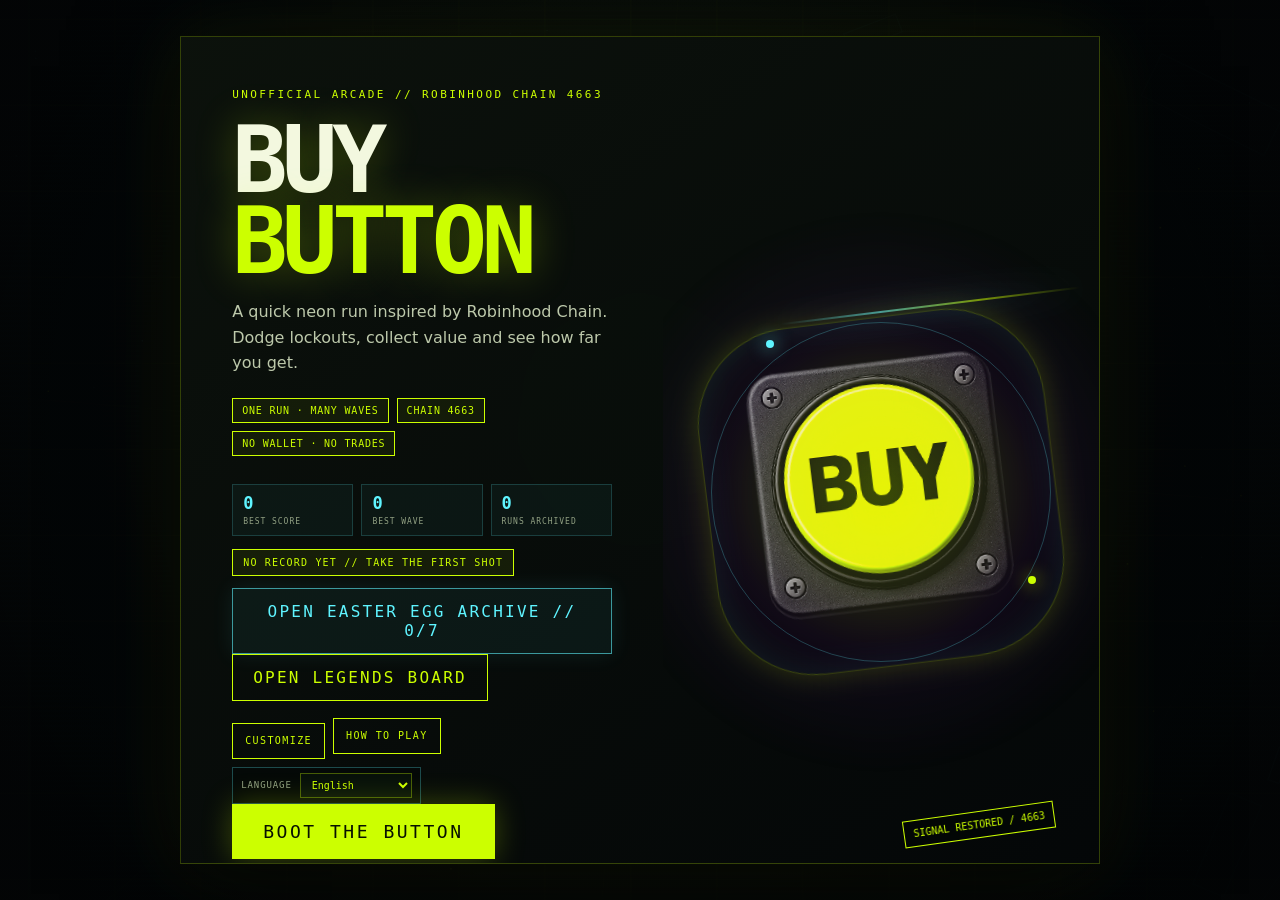
==== commit 0f828133: "Update gameplay" ====
--- a/index.html
+++ b/index.html
@@ -12,6 +12,7 @@
   <link rel="icon" type="image/png" sizes="1024x1024" href="./buy-button-hero.png" />
   <link rel="apple-touch-icon" href="./buy-button-hero.png" />
   <title>BUY BUTTON // SIGNAL RUN</title>
+  <script defer src="https://telegram.org/js/telegram-web-app.js?63"></script>
   <link rel="stylesheet" href="./assets/game.css" />
 </head>
 <body>
@@ -110,17 +111,17 @@
         <div class="leaderboard-table" id="leaderboardTable"></div>
       </div>
       <div class="leaderboard-profile">
-        <h3 data-i18n="leaderboardProfileTitle">PLAYER ID // PRIVATE GMAIL</h3>
+        <h3 data-i18n="leaderboardProfileTitle">PLAYER ID // TELEGRAM VERIFIED</h3>
         <div class="leaderboard-profile-grid">
           <label><span data-i18n="leaderboardAliasLabel">PUBLIC ALIAS</span><input id="leaderboardAlias" maxlength="24" autocomplete="nickname" data-i18n-placeholder="leaderboardAliasPlaceholder" placeholder="Legendary Operator" /></label>
-          <label><span data-i18n="leaderboardEmailLabel">GMAIL FOR RECORD CLAIM</span><input id="leaderboardEmail" type="email" maxlength="160" autocomplete="email" data-i18n-placeholder="leaderboardEmailPlaceholder" placeholder="you@gmail.com" /></label>
+          <div class="leaderboard-identity" id="leaderboardTelegramIdentity" role="status" aria-live="polite">GUEST // THIS DEVICE</div>
         </div>
         <div class="leaderboard-profile-actions">
           <button class="main-btn" id="saveLeaderboardProfileBtn" type="button" data-i18n="leaderboardSaveProfile">SAVE PLAYER ID</button>
           <button class="ghost-btn" id="clearLeaderboardProfileBtn" type="button" data-i18n="leaderboardClearProfile">CLEAR LOCAL ID</button>
         </div>
         <div class="leaderboard-profile-status" id="leaderboardProfileStatus" role="status" aria-live="polite"></div>
-        <div class="leaderboard-privacy" data-i18n="leaderboardPrivacy">Your email is stored locally for claim verification and is never rendered in the board. A production server should verify Gmail ownership before accepting global submissions.</div>
+        <div class="leaderboard-privacy" data-i18n="leaderboardPrivacy">Telegram verifies your account in the Mini App. Only your public alias appears on the board; guest mode stays local to this device.</div>
       </div>
     </div>
   </section>
@@ -284,6 +285,12 @@
         <div class="wave-num"><span data-i18n="wave">WAVE</span> <span id="waveText">1</span></div>
         <div class="wave-name" id="waveName">BOOT SECTOR</div>
         <div class="run-mutator" id="runMutatorText"></div>
+        <div class="hardcore-readout" id="hardcoreReadout">HARDCORE // TIER 1 // WAVE 1/20</div>
+        <div class="hardcore-threat" aria-label="Hardcore threat level">
+          <span id="hardcoreThreatText">THREAT // 0%</span>
+          <i><b id="hardcoreThreatFill"></b></i>
+        </div>
+        <div class="hardcore-dash" id="hardcoreDashText">DASH // READY — BREAK BREACHERS</div>
       </div>
       <div class="hud-box hud-right">
         <div class="hud-label" data-i18n="recoveredValue">RECOVERED VALUE</div>
--- a/assets/game.css
+++ b/assets/game.css
@@ -825,6 +825,17 @@
       border-color: var(--acid);
       box-shadow: 0 0 16px rgba(204,255,0,.16);
     }
+    .leaderboard-identity {
+      display: flex;
+      align-items: center;
+      min-height: 38px;
+      border: 1px solid rgba(204,255,0,.2);
+      padding: 8px 9px;
+      color: var(--acid);
+      background: rgba(204,255,0,.045);
+      font: 700 10px/1.25 ui-monospace, SFMono-Regular, Menlo, monospace;
+      letter-spacing: .08em;
+    }
     .leaderboard-profile-actions {
       display: flex;
       align-items: center;
@@ -2288,6 +2299,103 @@
   transition: opacity .2s ease, visibility .2s ease;
 }
 
+/* TELEGRAM PLAYER CARD // verified account surface */
+.bb-telegram-profile {
+  display: flex;
+  align-items: center;
+  gap: 11px;
+  width: min(100%, 430px);
+  margin: 12px 0 14px;
+  padding: 9px 11px;
+  border: 1px solid rgba(95, 244, 255, .24);
+  border-radius: 13px;
+  background:
+    linear-gradient(135deg, rgba(95, 244, 255, .1), rgba(204, 255, 0, .035)),
+    rgba(4, 9, 10, .72);
+  box-shadow: 0 12px 34px rgba(0, 0, 0, .2), inset 0 0 24px rgba(95, 244, 255, .035);
+  text-align: left;
+}
+.bb-telegram-avatar {
+  position: relative;
+  display: grid;
+  place-items: center;
+  flex: 0 0 46px;
+  width: 46px;
+  height: 46px;
+  overflow: hidden;
+  border: 1px solid rgba(204, 255, 0, .55);
+  border-radius: 50%;
+  color: var(--acid);
+  background: radial-gradient(circle at 35% 25%, rgba(204, 255, 0, .3), rgba(12, 22, 15, .95) 68%);
+  font: 900 13px/1 ui-monospace, monospace;
+  letter-spacing: .04em;
+}
+.bb-telegram-avatar::after {
+  content: attr(data-initials);
+}
+.bb-telegram-avatar img {
+  position: absolute;
+  inset: 0;
+  z-index: 1;
+  width: 100%;
+  height: 100%;
+  object-fit: cover;
+  opacity: 0;
+  transition: opacity .2s ease;
+}
+.bb-telegram-avatar img.has-photo { opacity: 1; }
+.bb-telegram-profile-copy {
+  display: grid;
+  min-width: 0;
+  gap: 2px;
+}
+.bb-telegram-profile-eyebrow {
+  color: var(--cyan);
+  font: 800 9px/1.2 ui-monospace, monospace;
+  letter-spacing: .13em;
+}
+.bb-telegram-profile-name {
+  overflow: hidden;
+  color: #f5ffe4;
+  font-size: 14px;
+  line-height: 1.25;
+  text-overflow: ellipsis;
+  white-space: nowrap;
+}
+.bb-telegram-profile-handle {
+  overflow: hidden;
+  color: var(--muted);
+  font-size: 10px;
+  text-overflow: ellipsis;
+  white-space: nowrap;
+}
+.bb-telegram-profile-status {
+  color: var(--muted);
+  font: 800 8px/1.25 ui-monospace, monospace;
+  letter-spacing: .08em;
+}
+.bb-telegram-profile-status[data-state="online"],
+.bb-telegram-profile-status[data-state="synced"] { color: var(--acid); }
+.bb-telegram-profile-status[data-state="syncing"],
+.bb-telegram-profile-status[data-state="connecting"] { color: var(--cyan); }
+.bb-telegram-profile-status[data-state="offline"],
+.bb-telegram-profile-status[data-state="expired"],
+.bb-telegram-profile-status[data-state="unconfigured"] { color: var(--hot, #ff426d); }
+.bb-telegram-profile.is-online { border-color: rgba(204, 255, 0, .38); }
+
+@media (max-width: 620px) {
+  .bb-telegram-profile {
+    margin: 9px 0 11px;
+    padding: 8px 9px;
+  }
+  .bb-telegram-avatar {
+    flex-basis: 40px;
+    width: 40px;
+    height: 40px;
+  }
+  .bb-telegram-profile-name { font-size: 12px; }
+}
+
 .bb-customization-layer.hidden {
   opacity: 0;
   visibility: hidden;
@@ -2832,6 +2940,72 @@
   color: var(--bb-accent);
 }
 
+.hardcore-readout {
+  margin-top: 6px;
+  color: #ffb35f;
+  font: 800 8px/1.25 ui-monospace, monospace;
+  letter-spacing: .1em;
+}
+
+.hardcore-threat {
+  display: grid;
+  gap: 3px;
+  margin-top: 5px;
+  color: #ffd08a;
+  font: 800 7px/1 ui-monospace, monospace;
+  letter-spacing: .12em;
+}
+
+.hardcore-threat i {
+  display: block;
+  height: 3px;
+  overflow: hidden;
+  background: rgba(255, 255, 255, .12);
+}
+
+.hardcore-threat b {
+  display: block;
+  width: 0;
+  height: 100%;
+  background: linear-gradient(90deg, #ffb35f, #ff426d);
+  box-shadow: 0 0 10px rgba(255, 66, 109, .72);
+  transition: width .16s ease;
+}
+
+.hardcore-dash {
+  margin-top: 5px;
+  color: #92f7ff;
+  font: 800 7px/1.2 ui-monospace, monospace;
+  letter-spacing: .07em;
+}
+
+.bb-toggle-grid {
+  grid-template-columns: repeat(3, minmax(0, 1fr));
+}
+
+.bb-control-mode-setting {
+  border-color: rgba(255, 179, 95, .4);
+  color: #ffd08a;
+}
+
+#ui .bb-assist-controls {
+  flex-wrap: wrap;
+}
+
+#ui .bb-combat-control-mode {
+  min-width: 128px;
+  color: #ffd08a;
+  border-color: rgba(255, 179, 95, .5);
+  background: rgba(255, 179, 95, .08);
+}
+
+#ui .bb-combat-control-mode.on {
+  color: #160800;
+  border-color: #ffb35f;
+  background: #ffb35f;
+  box-shadow: 0 0 20px rgba(255, 179, 95, .24);
+}
+
 @media (prefers-reduced-motion: reduce) {
   *,
   *::before,
@@ -2842,3 +3016,15 @@
     transition-duration: .01ms !important;
   }
 }
+
+@media (max-width: 720px) {
+  #ui .hardcore-readout,
+  #ui .hardcore-threat,
+  #ui .hardcore-dash {
+    display: none;
+  }
+
+  .bb-toggle-grid {
+    grid-template-columns: 1fr;
+  }
+}
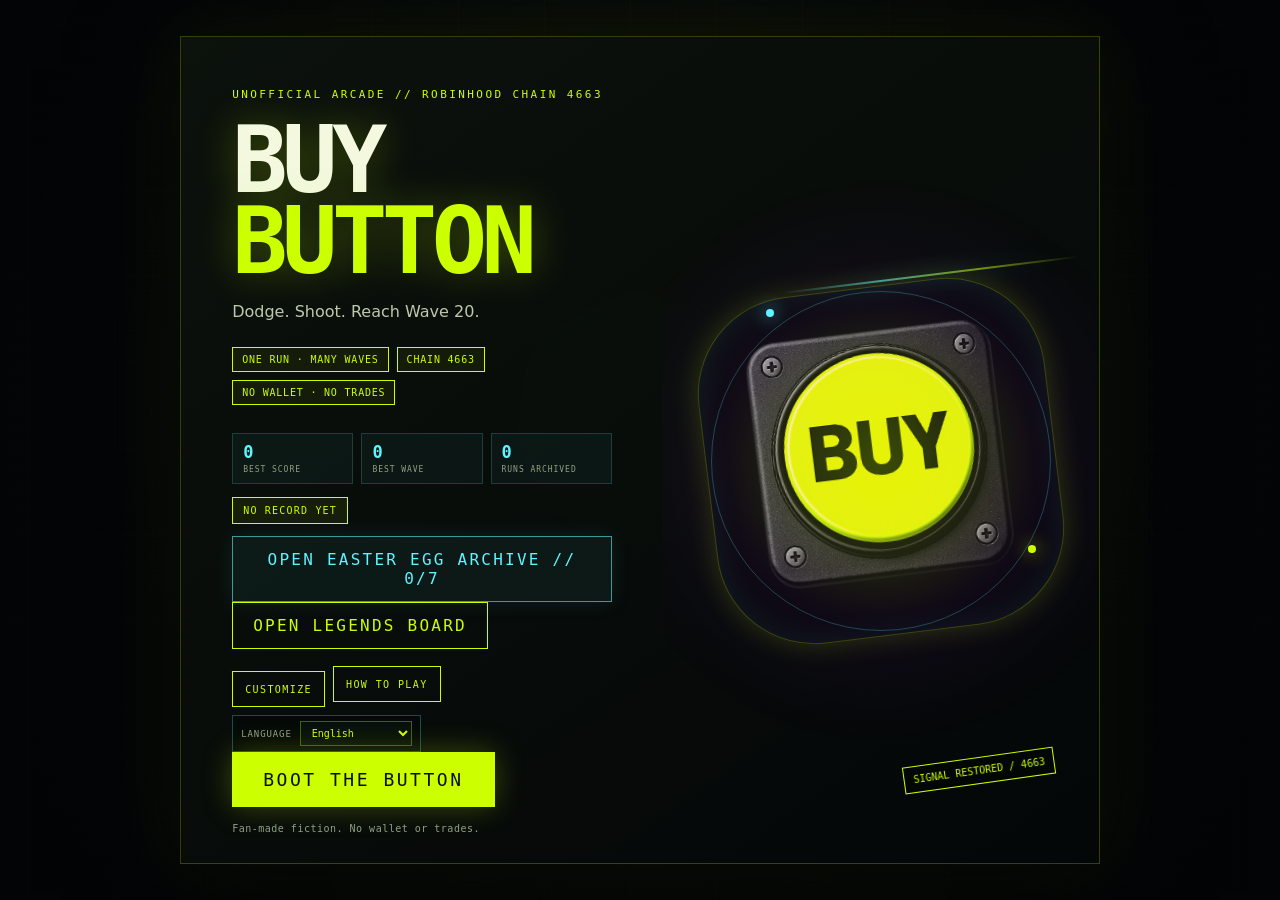
==== commit 0e5a766a: "vercel connect to analytics" ====
--- a/index.html
+++ b/index.html
@@ -13,6 +13,12 @@
   <link rel="apple-touch-icon" href="./buy-button-hero.png" />
   <title>BUY BUTTON // SIGNAL RUN</title>
   <script defer src="https://telegram.org/js/telegram-web-app.js?63"></script>
+  <!-- Vercel Web Analytics for this plain HTML build. Enable Web Analytics
+       in the project dashboard before the next production deploy. -->
+  <script>
+    window.va = window.va || function () { (window.vaq = window.vaq || []).push(arguments); };
+  </script>
+  <script defer src="/_vercel/insights/script.js"></script>
   <link rel="stylesheet" href="./assets/game.css" />
 </head>
 <body>
--- a/assets/game.css
+++ b/assets/game.css
@@ -3006,6 +3006,28 @@
   box-shadow: 0 0 20px rgba(255, 179, 95, .24);
 }
 
+.bb-card-copy span {
+  display: -webkit-box;
+  overflow: hidden;
+  -webkit-box-orient: vertical;
+  -webkit-line-clamp: 1;
+}
+
+.bb-studio-section > p {
+  display: -webkit-box;
+  overflow: hidden;
+  -webkit-box-orient: vertical;
+  -webkit-line-clamp: 2;
+}
+
+.upgrade-card p,
+.level-choice > span {
+  display: -webkit-box;
+  overflow: hidden;
+  -webkit-box-orient: vertical;
+  -webkit-line-clamp: 2;
+}
+
 @media (prefers-reduced-motion: reduce) {
   *,
   *::before,
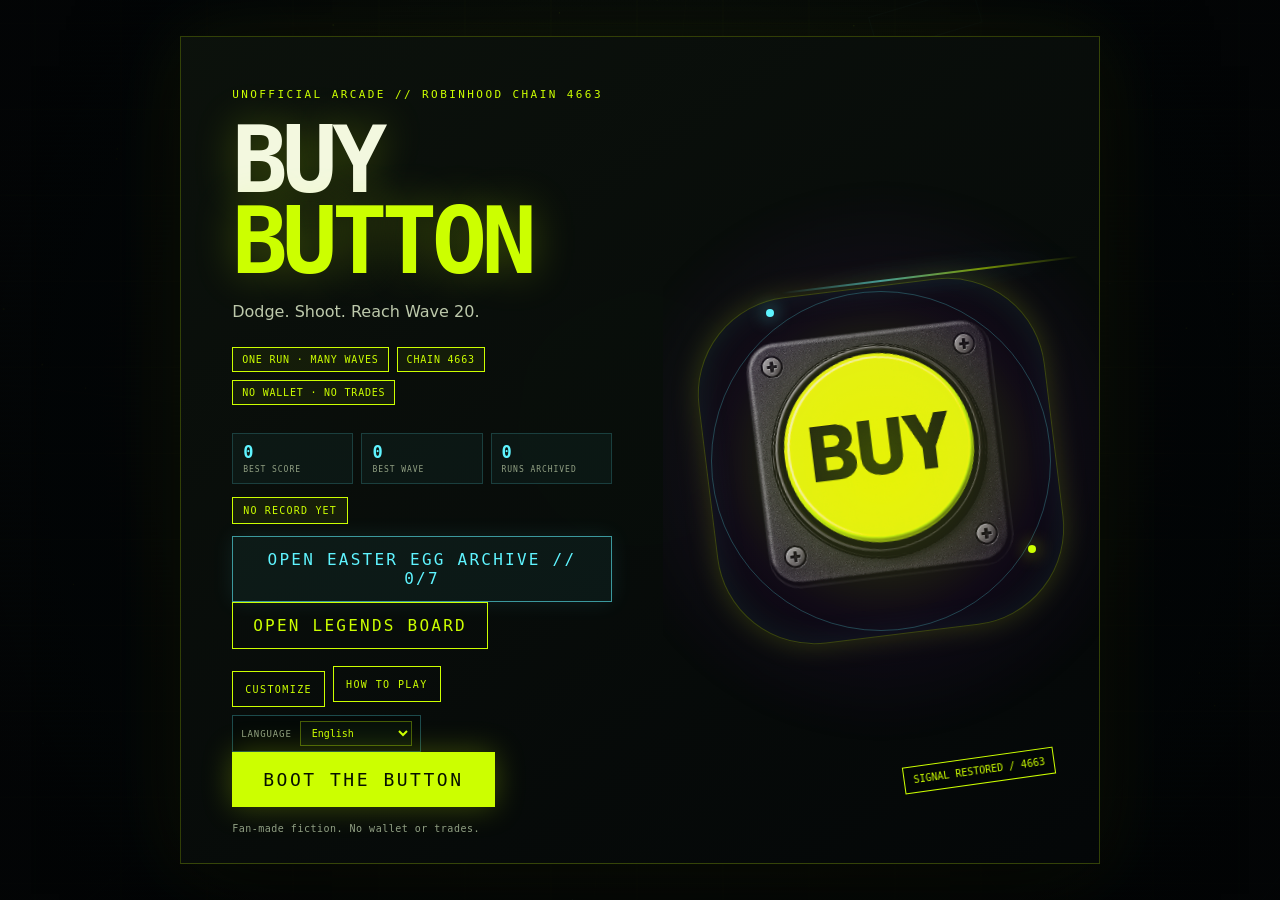
==== commit 0b50edb9: "Update game plau" ====
--- a/index.html
+++ b/index.html
@@ -313,6 +313,7 @@
     <button class="lock-status" id="lockStatus" type="button" data-i18n="lockOn">LOCK-ON // SMART TARGET</button>
     <div class="combat-flash" id="combatFlash" aria-live="polite"></div>
     <button class="pause-hud-btn" id="pauseBtn" type="button" aria-label="Pause game" data-i18n-aria-label="pauseGame">Ⅱ</button>
+    <button class="hud-toggle upgrade-flow-btn" id="shopToggleBtn" type="button" aria-pressed="true" title="Toggle between-wave upgrades">UPGRADES // AUTO</button>
       <button class="touch-dash-btn" id="touchDashBtn" type="button" aria-label="Dash while moving" data-i18n-aria-label="touchDashAria" data-i18n="dash">DASH</button>
       <button class="touch-fire-btn" id="touchFireBtn" type="button" aria-label="Press and hold to fire" aria-pressed="false" data-i18n-aria-label="touchFireAria">
         <span data-i18n="touchFire">PRESS // FIRE</span>
--- a/assets/game.css
+++ b/assets/game.css
@@ -3006,6 +3006,26 @@
   box-shadow: 0 0 20px rgba(255, 179, 95, .24);
 }
 
+.upgrade-flow-btn {
+  position: fixed;
+  top: 78px;
+  right: 18px;
+  z-index: 26;
+  min-width: 142px;
+  padding: 8px 10px;
+  border: 1px solid rgba(95,244,255,.46);
+  color: var(--cyan, #5ff4ff);
+  background: rgba(5, 10, 12, .72);
+  font: 800 9px/1 ui-monospace, monospace;
+  letter-spacing: .12em;
+  box-shadow: 0 0 18px rgba(95,244,255,.08);
+}
+.upgrade-flow-btn:hover { background: rgba(95,244,255,.12); }
+.upgrade-flow-btn.off { color: #ffb35f; border-color: rgba(255,179,95,.58); background: rgba(45,20,5,.72); }
+@media (max-width: 720px) {
+  .upgrade-flow-btn { top: 70px; right: 10px; min-width: 124px; font-size: 8px; }
+}
+
 .bb-card-copy span {
   display: -webkit-box;
   overflow: hidden;
